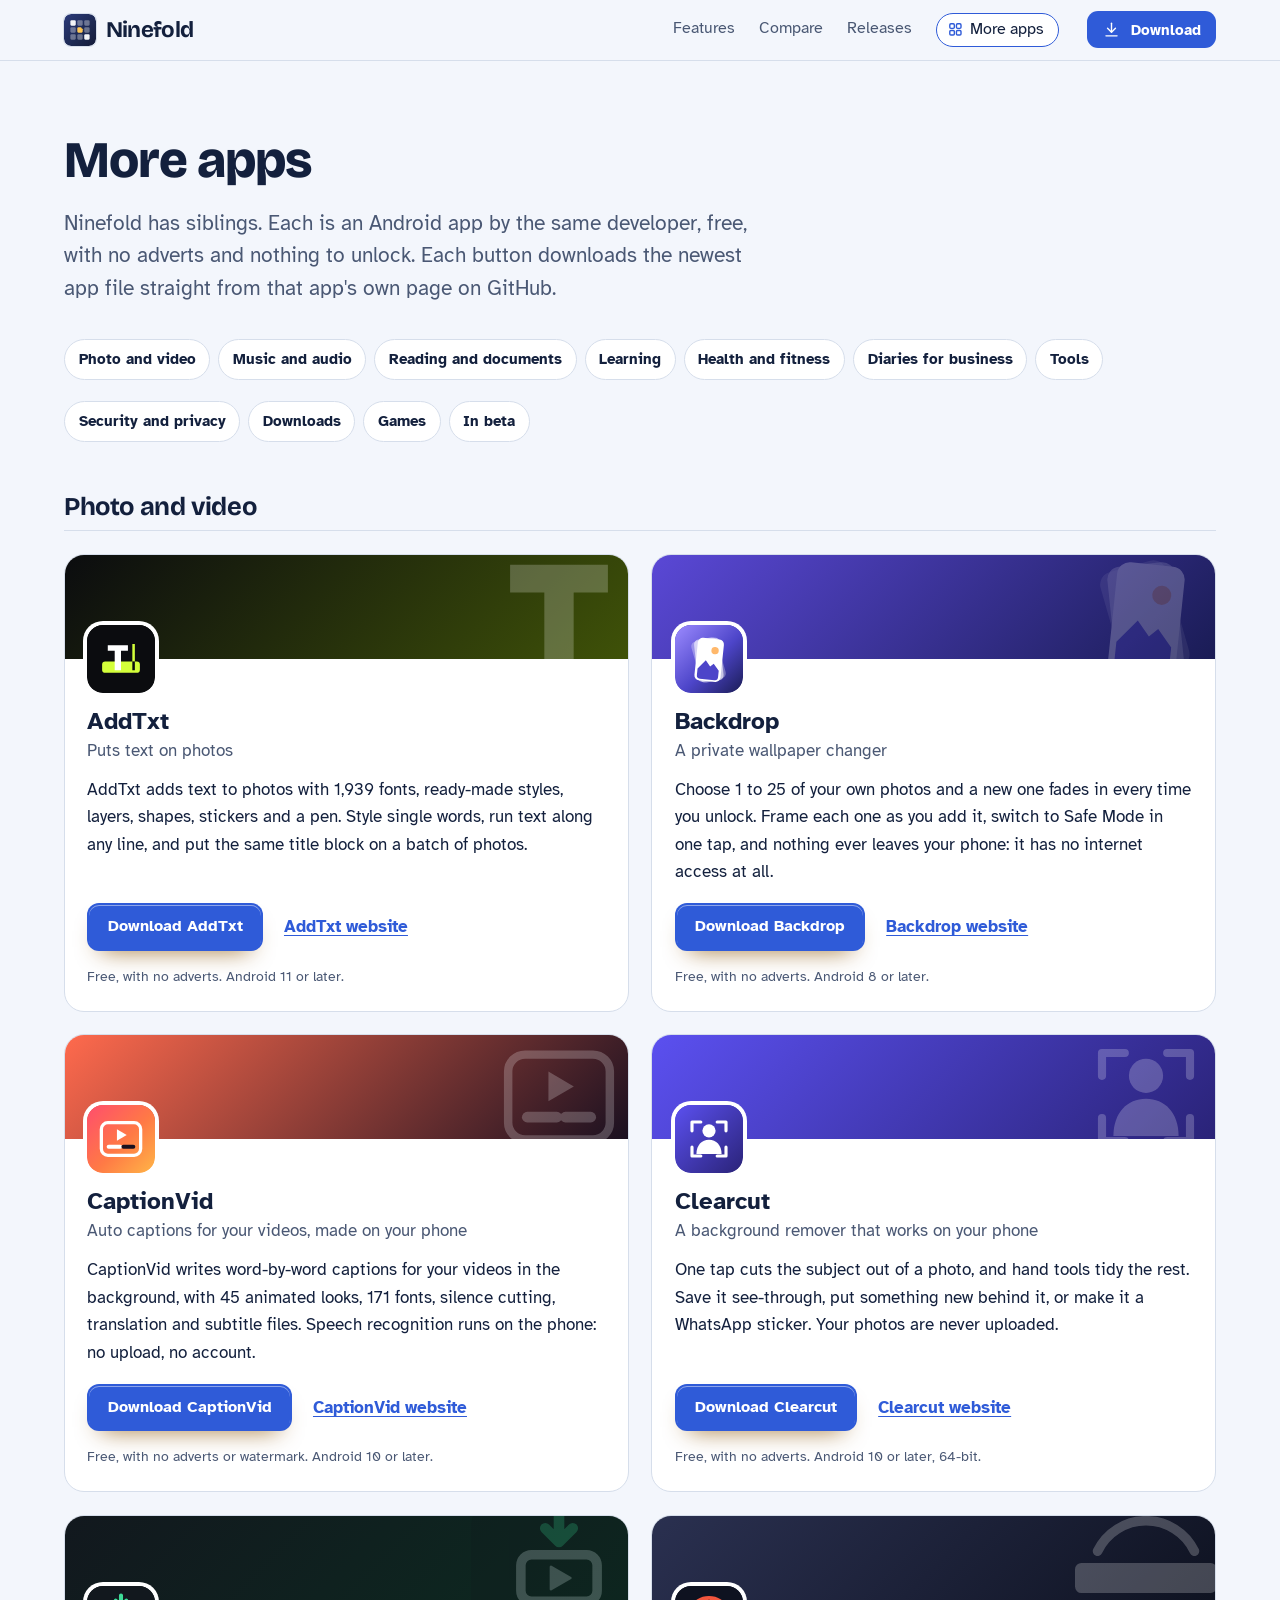
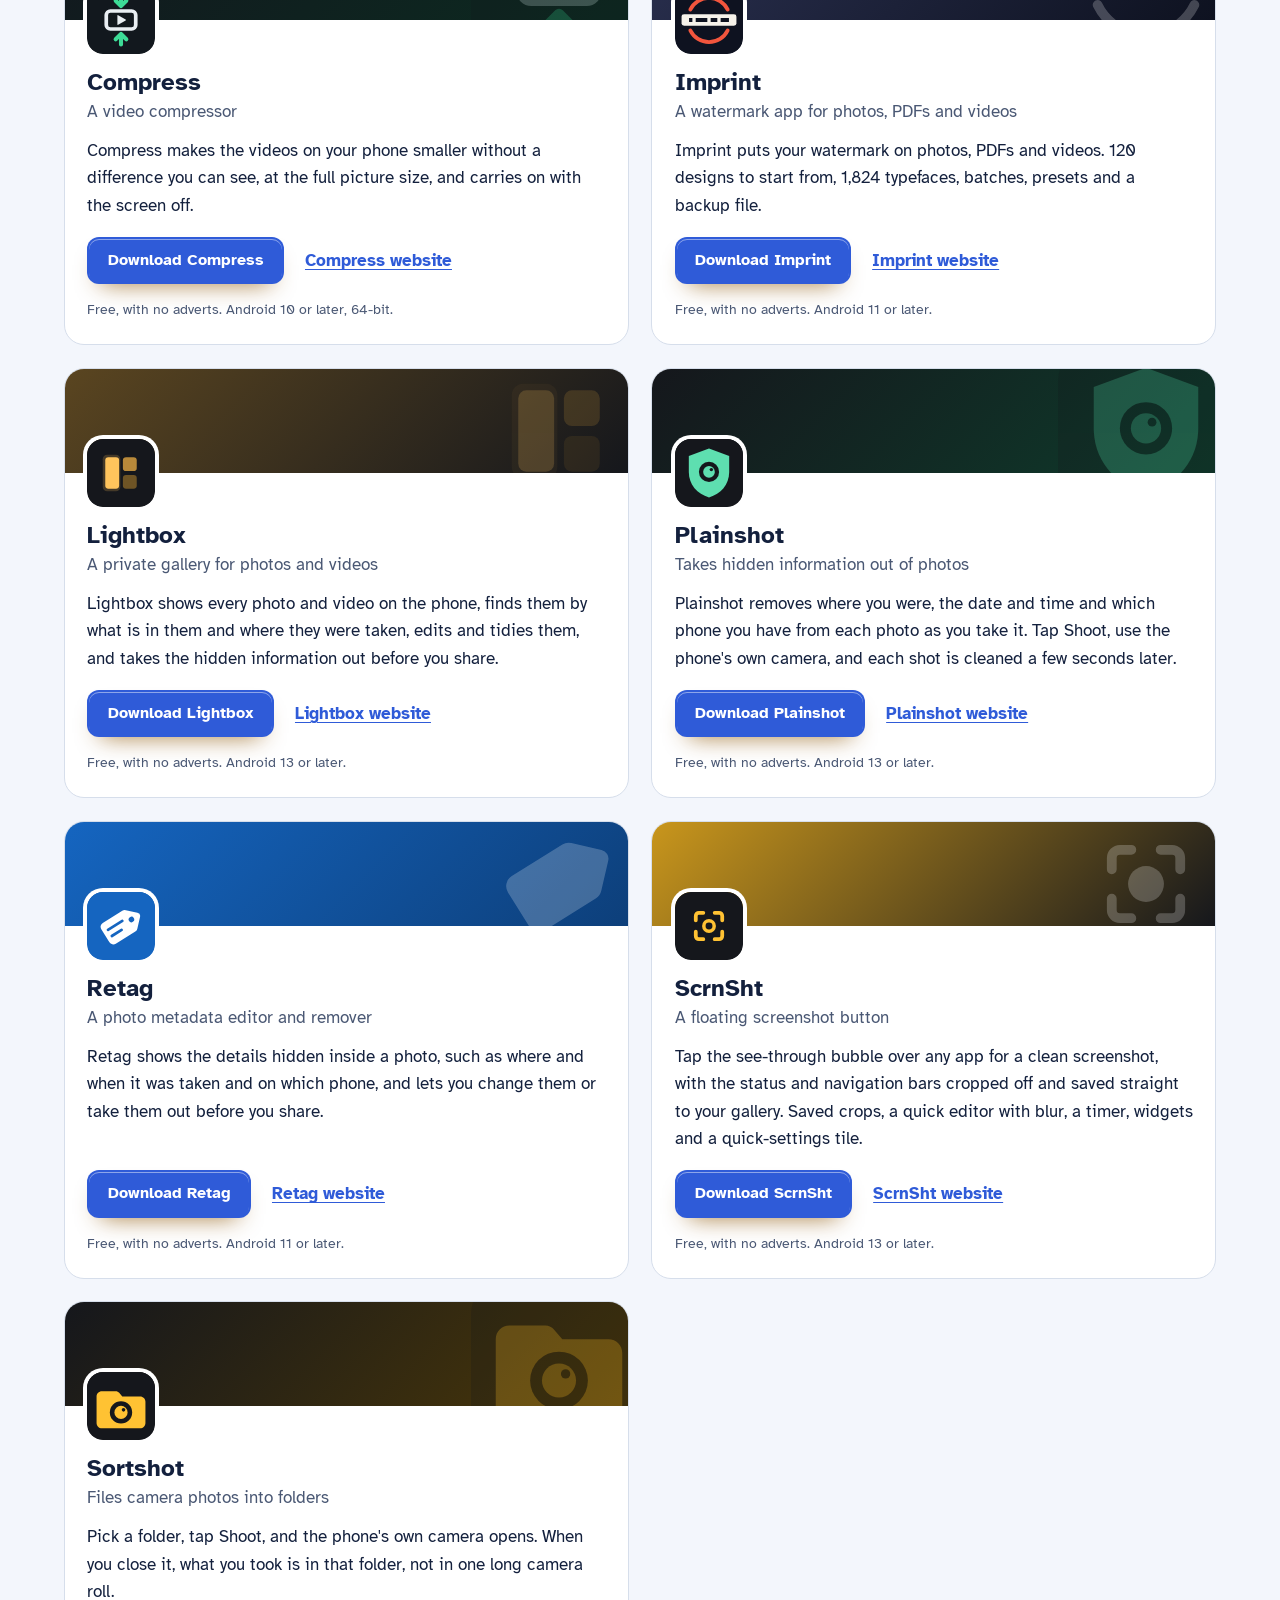
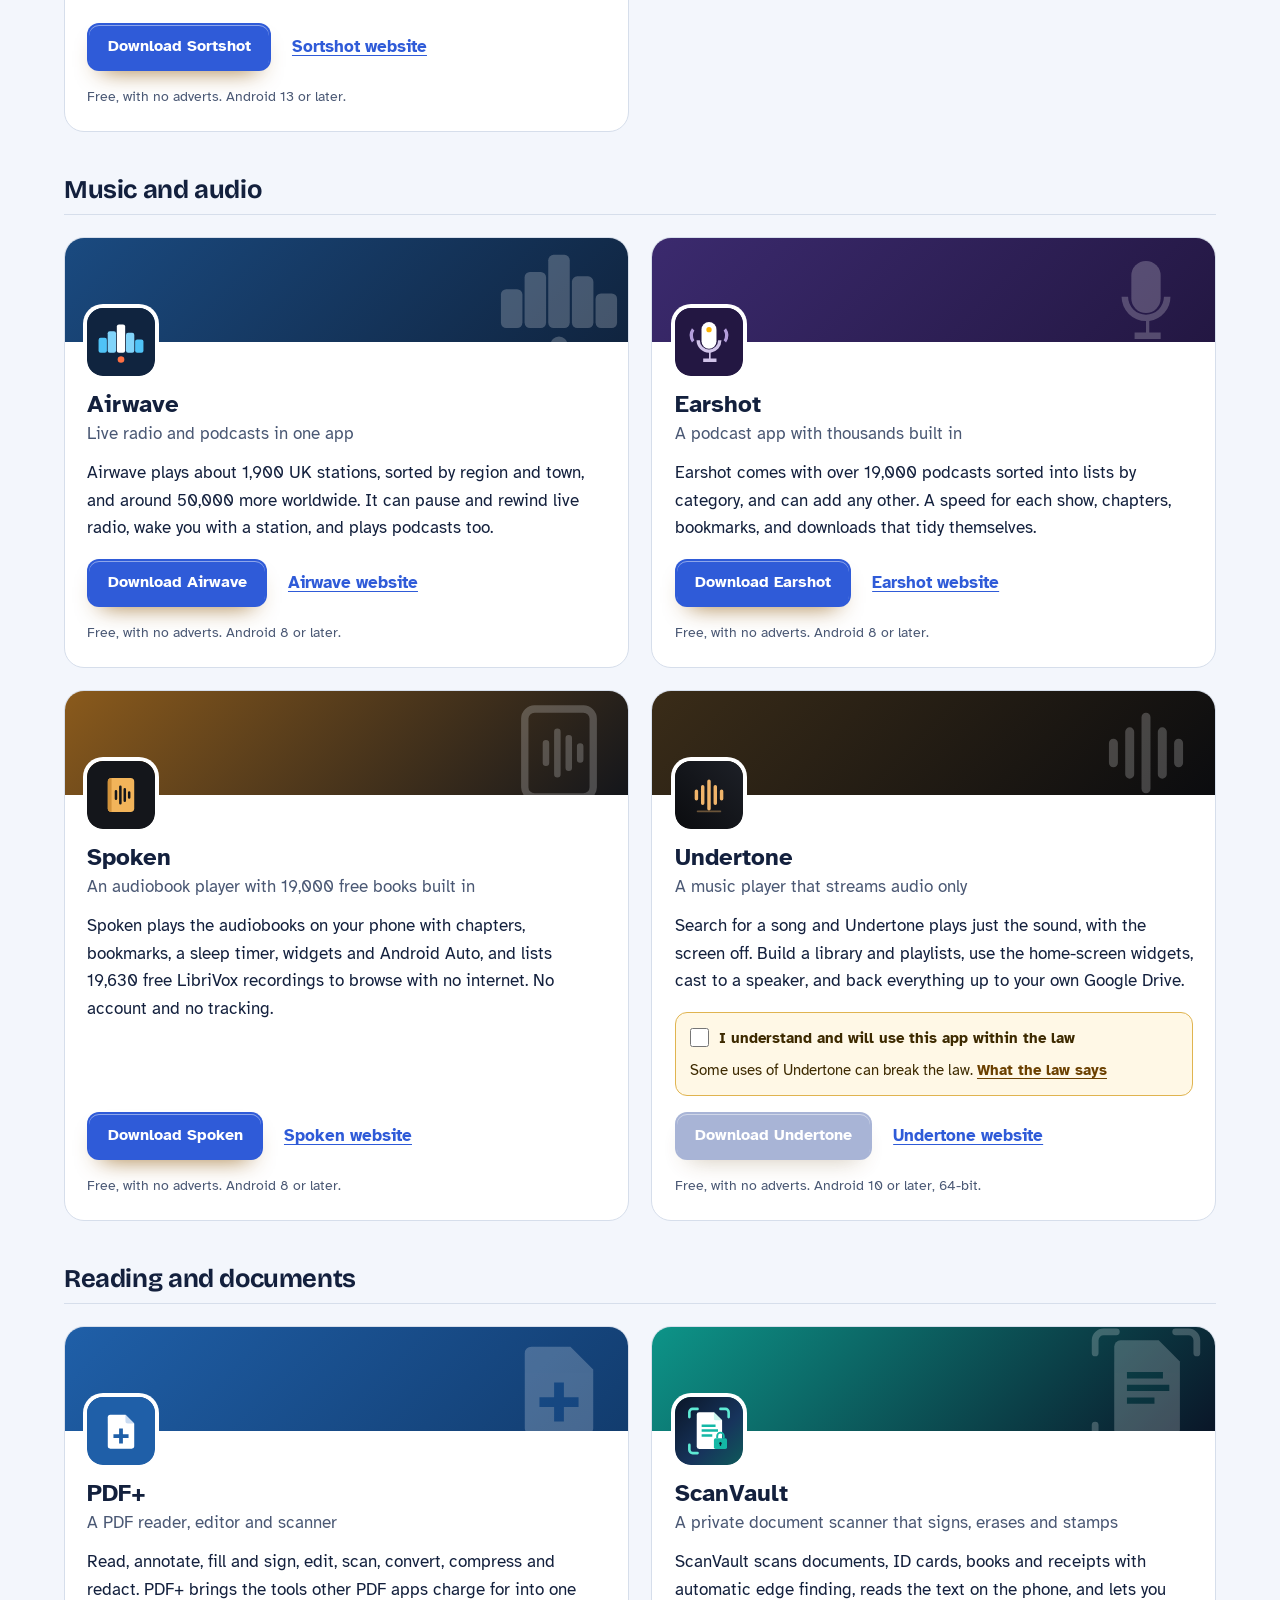
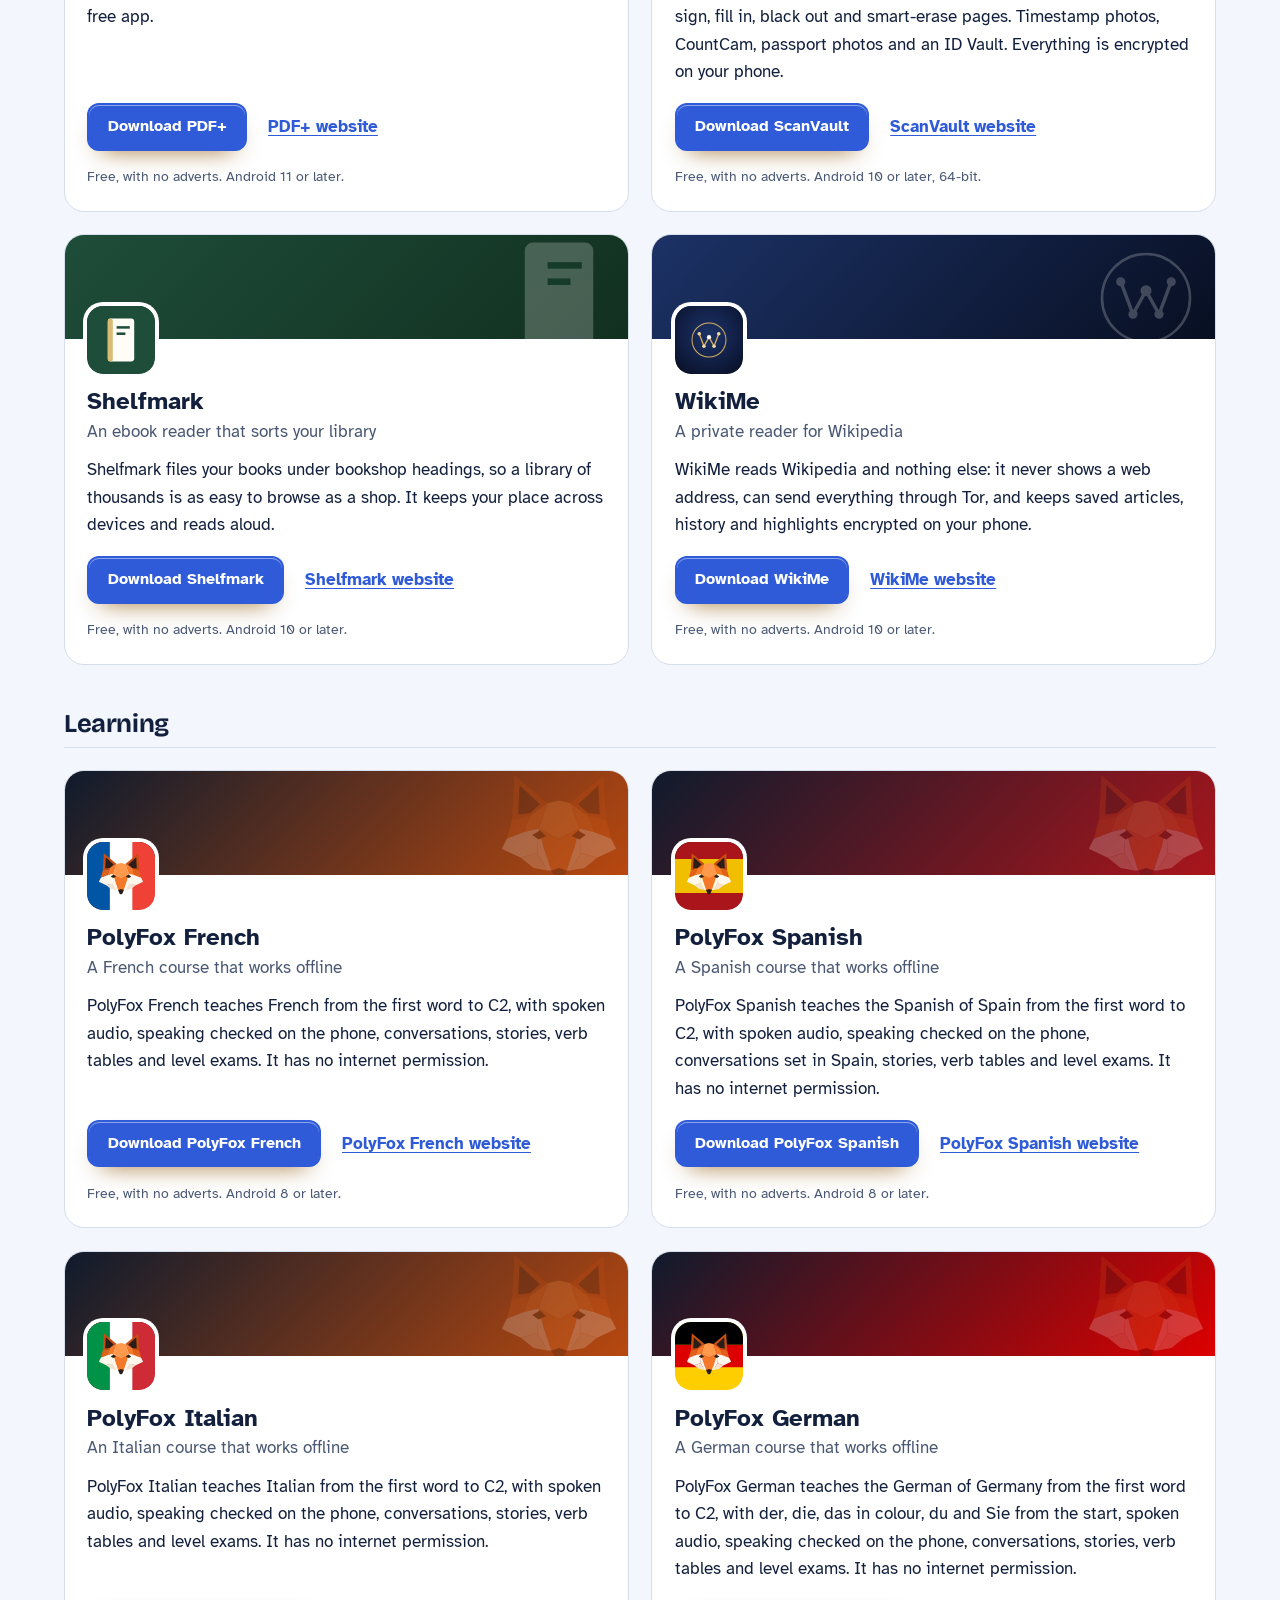
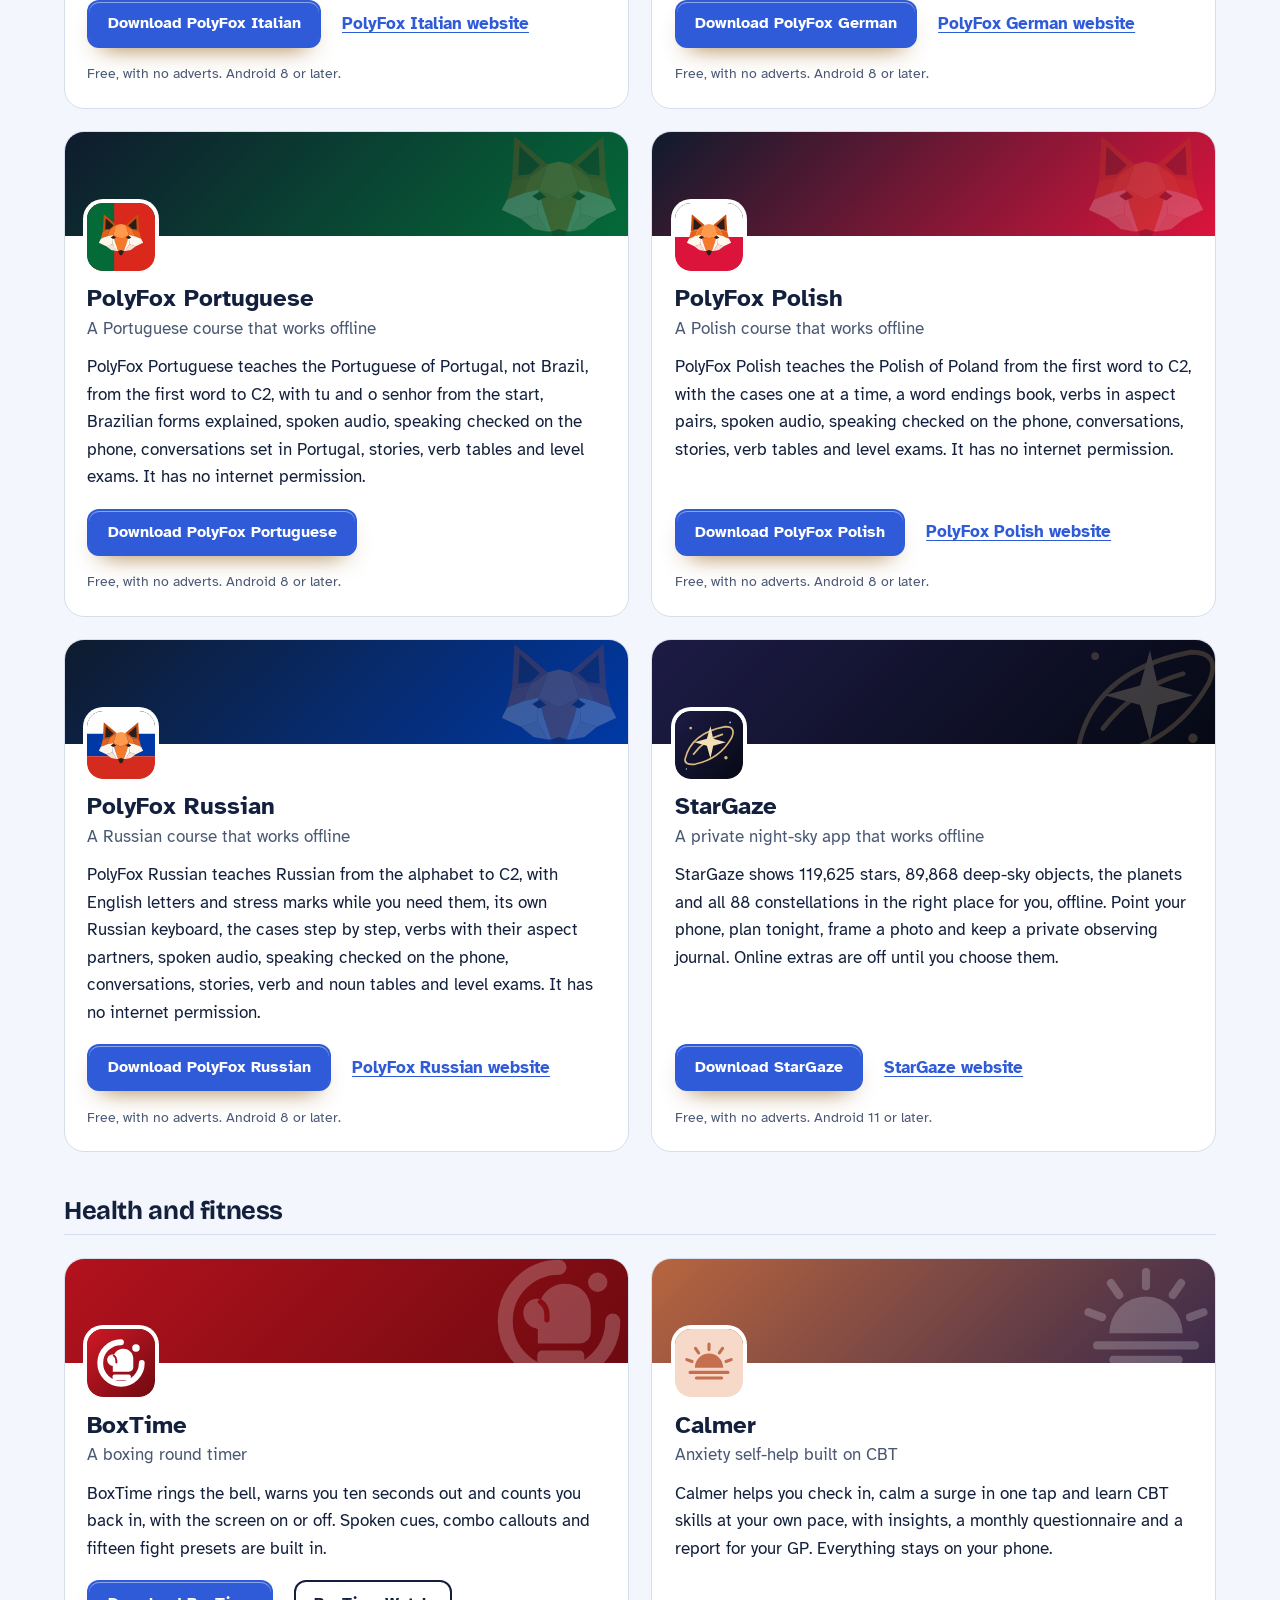
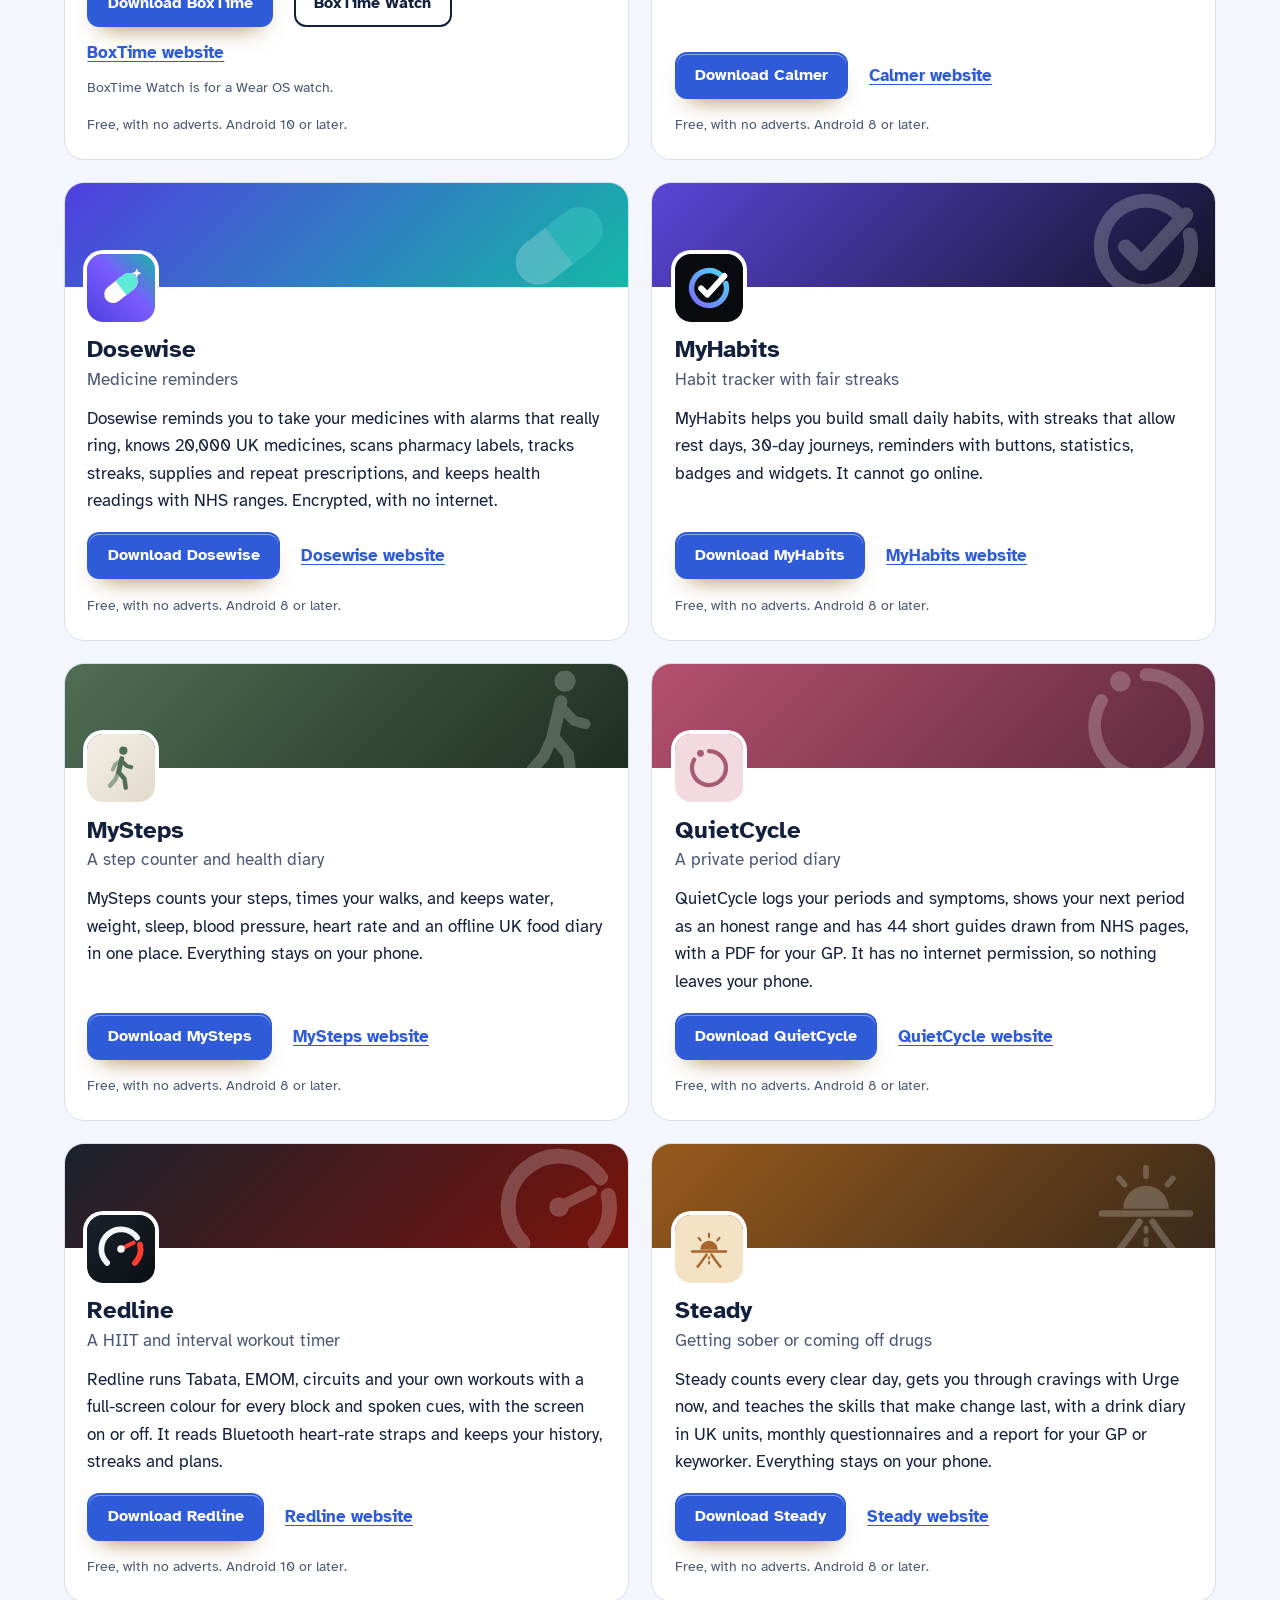
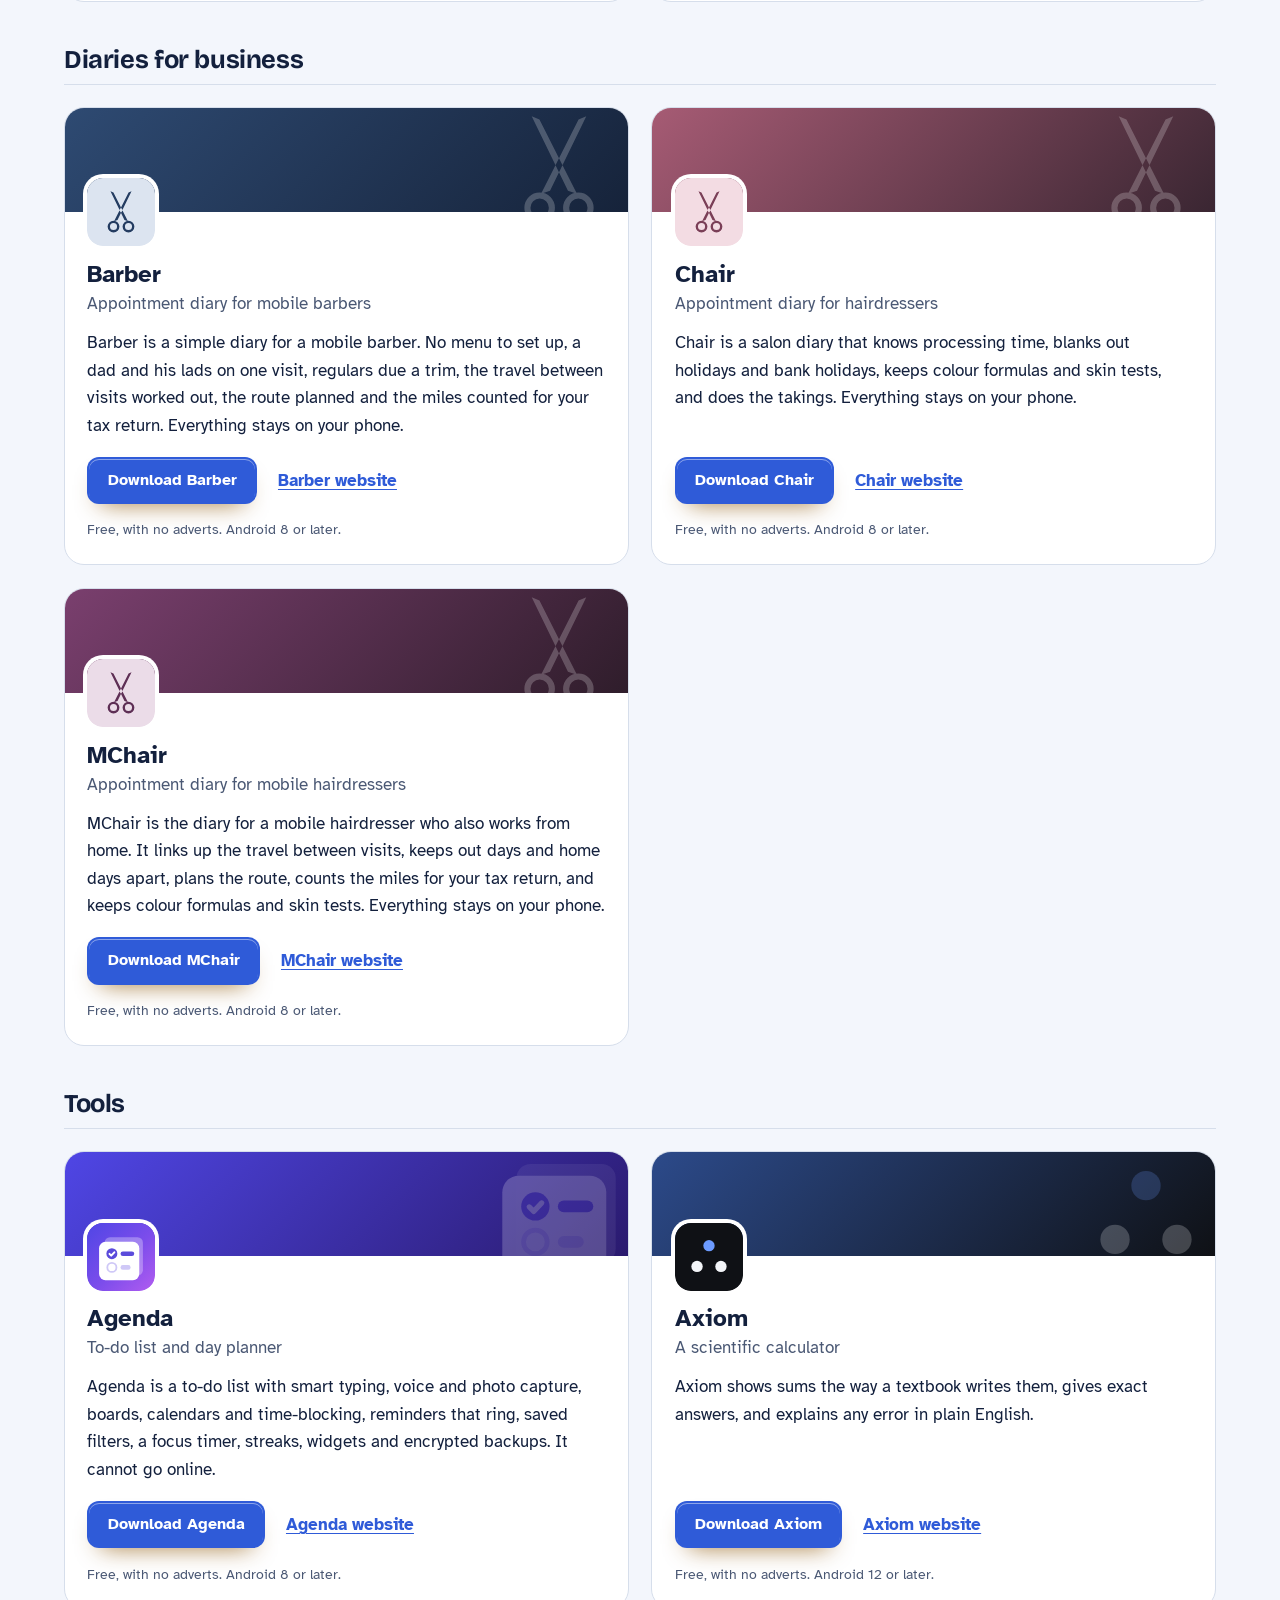
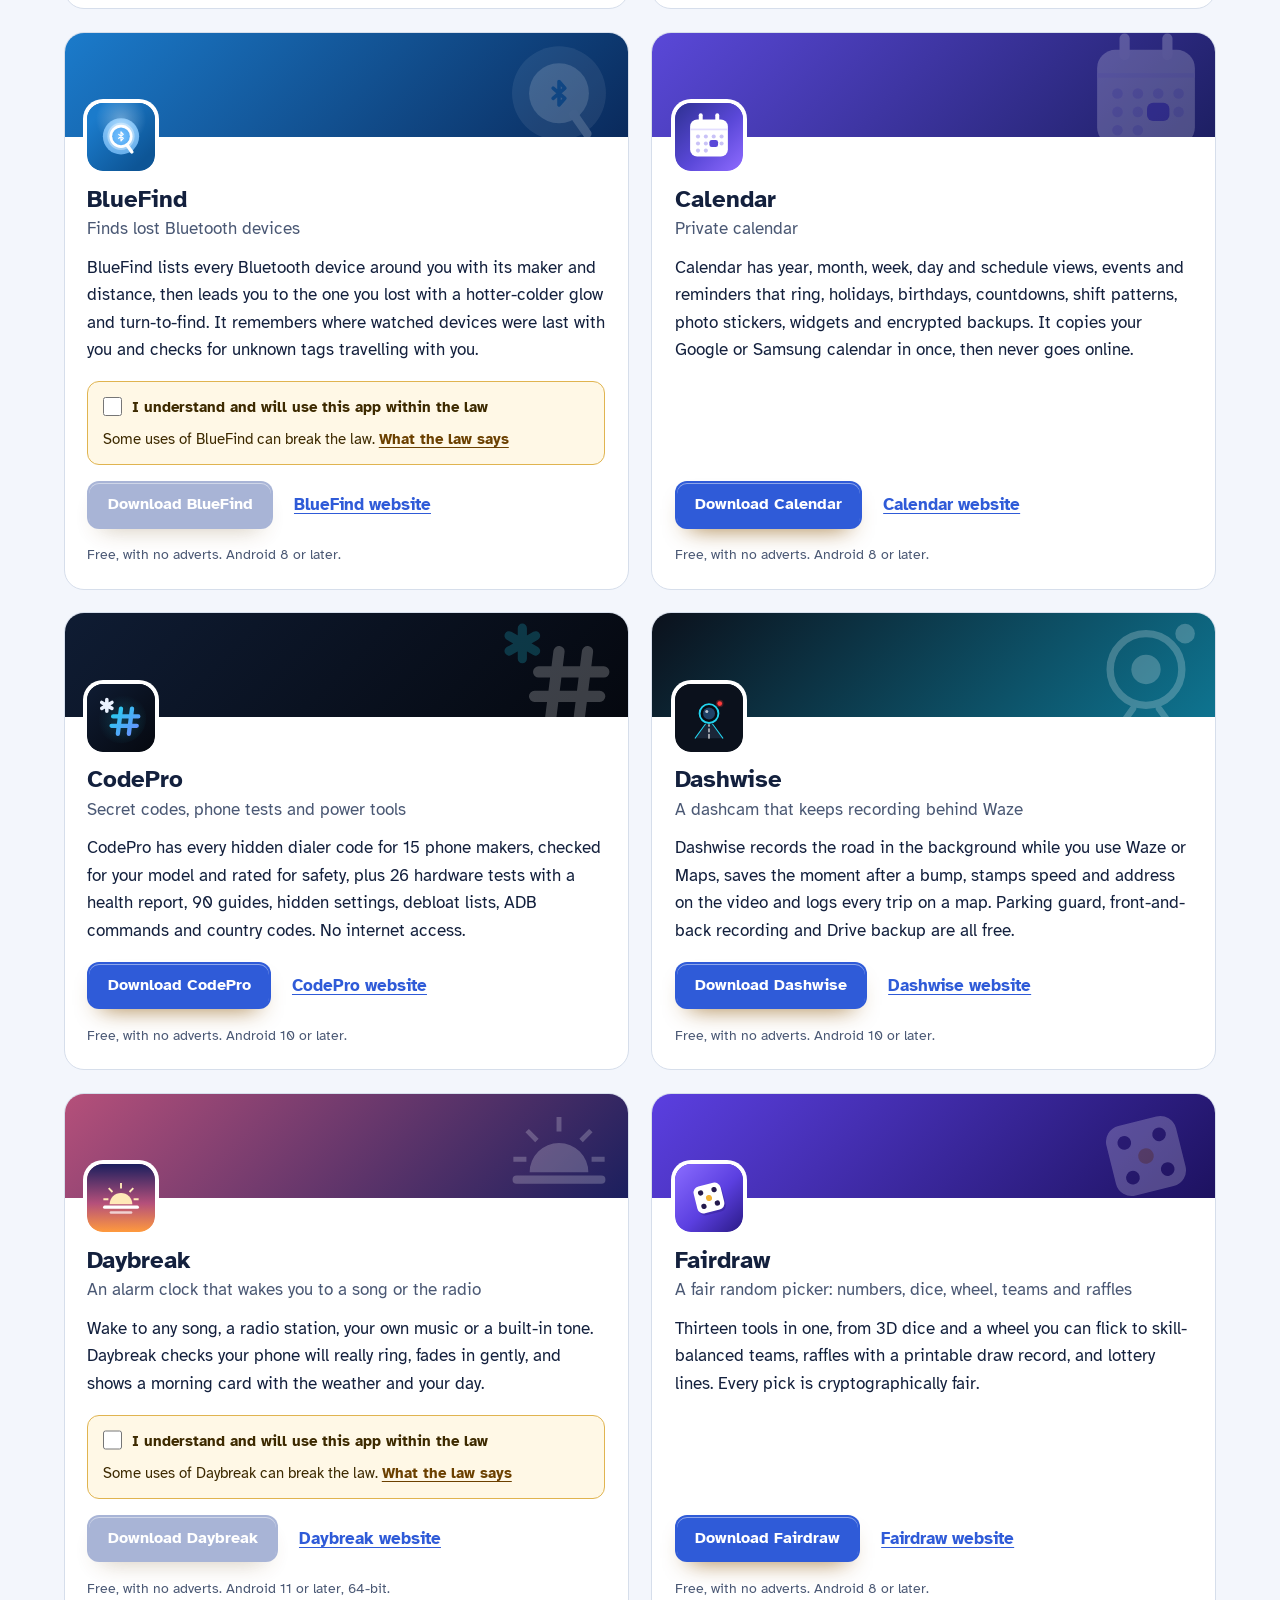
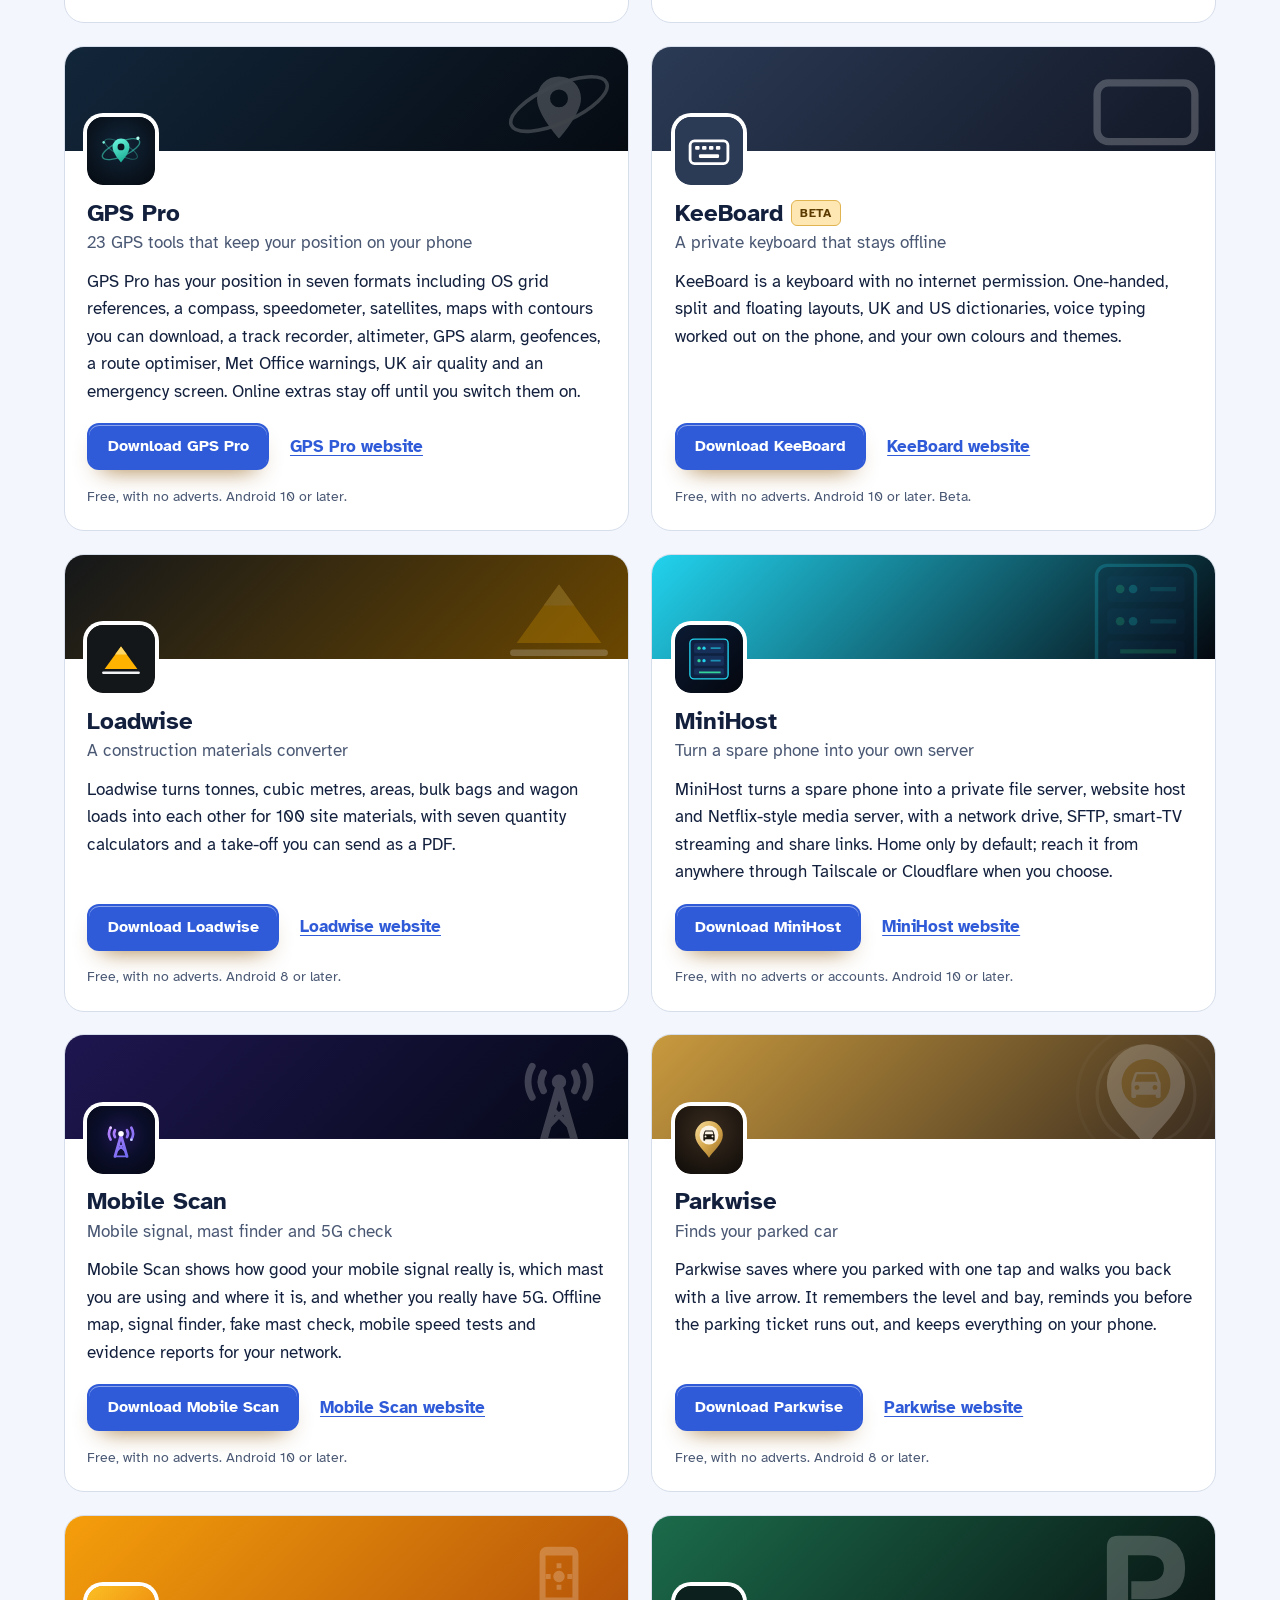
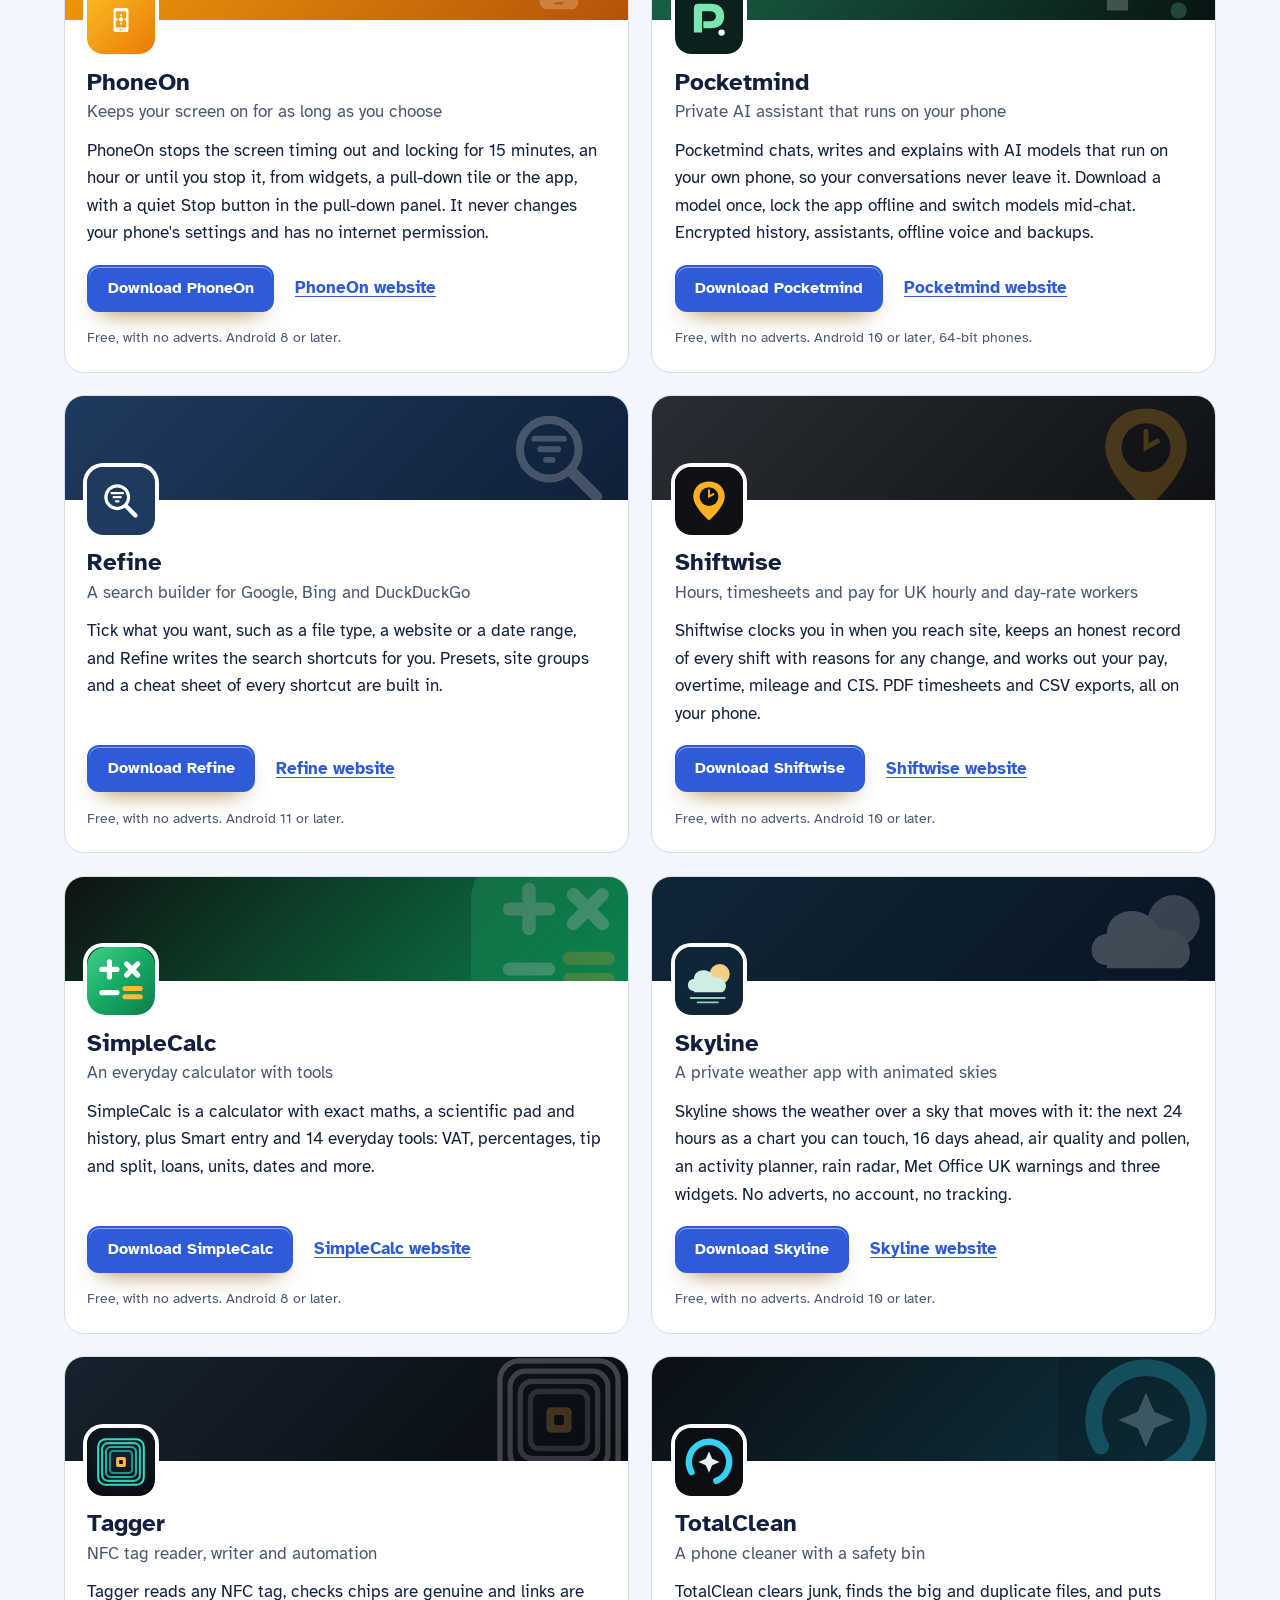
==== more-apps.html @ a6832e30 "More apps: add MegaGen" ====
<!DOCTYPE html>
<html lang="en-GB">
<head>
<meta charset="utf-8">
<meta name="viewport" content="width=device-width, initial-scale=1">
<title>More apps from the maker of Ninefold</title>
<meta name="description" content="All 92 free Android apps from the maker of Ninefold, in one list by category, each with its download and a link to its website.">
<meta name="author" content="Jonathan Jackson">
<link rel="canonical" href="https://customgpter.github.io/ninefold/more-apps.html">
<meta name="theme-color" content="#f3f6fc" media="(prefers-color-scheme: light)">
<meta name="theme-color" content="#0c1226" media="(prefers-color-scheme: dark)">
<meta property="og:type" content="website">
<meta property="og:site_name" content="Ninefold">
<meta property="og:title" content="More apps from the maker of Ninefold">
<meta property="og:description" content="All 92 free Android apps from the maker of Ninefold, in one list by category, each with its download and a link to its website.">
<meta property="og:url" content="https://customgpter.github.io/ninefold/more-apps.html">
<meta property="og:image" content="https://customgpter.github.io/ninefold/assets/og.png">
<meta property="og:image:width" content="1200">
<meta property="og:image:height" content="630">
<meta property="og:image:alt" content="Ninefold: a Sudoku board, the daily challenge calendar and a race against computer players">
<meta property="og:locale" content="en_GB">
<meta name="twitter:card" content="summary_large_image">
<link rel="icon" href="./assets/favicon.svg" type="image/svg+xml">
<link rel="apple-touch-icon" href="./assets/apple-touch-icon.png">
<link rel="preload" href="./assets/fonts/bricolage-grotesque-latin.woff2" as="font" type="font/woff2" crossorigin>
<link rel="preload" href="./assets/fonts/atkinson-hyperlegible-latin-400-normal.woff2" as="font" type="font/woff2" crossorigin>
<link rel="stylesheet" href="./assets/site.css?v=1">
<link rel="stylesheet" href="./assets/house.css?v=1">
<link rel="stylesheet" href="./assets/apps-list.css?v=1">
<script src="./assets/apps-list.js?v=1" defer></script>
</head>
<body>
<a class="skip" href="#main">Skip to content</a>
<header class="masthead">
<div class="wrap">
<a class="brand" href="./" aria-label="Ninefold home"><svg viewBox="0 0 108 108" aria-hidden="true"><defs><linearGradient id="nfg" x1="0" y1="0" x2="1" y2="1"><stop offset="0" stop-color="#2B3A7A"/><stop offset=".55" stop-color="#1E2A55"/><stop offset="1" stop-color="#141B38"/></linearGradient></defs><rect width="108" height="108" rx="24" fill="url(#nfg)"/><g transform="translate(54 54) scale(1.3) translate(-54 -54)"><rect x="29" y="29" width="14" height="14" rx="3" fill="#fff" fill-opacity="0.95"/><rect x="47" y="29" width="14" height="14" rx="3" fill="#fff" fill-opacity="0.35"/><rect x="65" y="29" width="14" height="14" rx="3" fill="#fff" fill-opacity="0.35"/><rect x="29" y="47" width="14" height="14" rx="3" fill="#fff" fill-opacity="0.35"/><path fill="#FFC857" d="M50 47h6l5 5v6a3 3 0 0 1-3 3h-8a3 3 0 0 1-3-3v-8a3 3 0 0 1 3-3z"/><path fill="#E0A93A" d="M56 47v3a2 2 0 0 0 2 2h3z"/><rect x="65" y="47" width="14" height="14" rx="3" fill="#fff" fill-opacity="0.35"/><rect x="29" y="65" width="14" height="14" rx="3" fill="#fff" fill-opacity="0.35"/><rect x="47" y="65" width="14" height="14" rx="3" fill="#fff" fill-opacity="0.35"/><rect x="65" y="65" width="14" height="14" rx="3" fill="#fff" fill-opacity="0.95"/></g></svg><span>Ninefold</span></a>
<nav aria-label="Main"><ul><li><a href="./#features">Features</a></li><li><a href="./compare.html">Compare</a></li><li><a href="./releases.html">Releases</a></li><li><a class="more-apps" href="./more-apps.html" aria-current="page"><svg class="ico" viewBox="0 0 24 24" aria-hidden="true"><rect x="4" y="4" width="6.5" height="6.5" rx="1.6"/><rect x="13.5" y="4" width="6.5" height="6.5" rx="1.6"/><rect x="4" y="13.5" width="6.5" height="6.5" rx="1.6"/><rect x="13.5" y="13.5" width="6.5" height="6.5" rx="1.6"/></svg>More apps</a></li></ul></nav>
<a class="button small" href="https://github.com/CustomGPTer/ninefold/releases/latest/download/Ninefold.apk"><svg class="ico" viewBox="0 0 24 24" aria-hidden="true"><path d="M12 4v11"/><path d="M7 10.5l5 5 5-5"/><path d="M5 20h14"/></svg>Download</a>
</div>
</header>
<main id="main" class="doc">
<div class="wrap">
<div class="measure">
<h1>More apps</h1>
<p class="lede">Ninefold has siblings. Each is an Android app by the same developer, free, with no adverts and nothing to unlock. Each button downloads the newest app file straight from that app's own page on GitHub.</p>
</div>
<!-- apps:start -->
<nav class="mapps-jump" aria-label="App groups"><ul><li><a href="#apps-photo">Photo and video</a></li><li><a href="#apps-audio">Music and audio</a></li><li><a href="#apps-reading">Reading and documents</a></li><li><a href="#apps-learning">Learning</a></li><li><a href="#apps-health">Health and fitness</a></li><li><a href="#apps-diaries">Diaries for business</a></li><li><a href="#apps-tools">Tools</a></li><li><a href="#apps-security">Security and privacy</a></li><li><a href="#apps-downloads">Downloads</a></li><li><a href="#apps-games">Games</a></li><li><a href="#apps-testing">In beta</a></li></ul></nav>
<div class="mapps-group" role="group" aria-labelledby="apps-photo"><h2 class="mapps-cat" id="apps-photo">Photo and video</h2>
<ul class="mapps"><li class="mapp" style="--b:#0b0c0f;--b2:#3f5208"><div class="mapp-cover" aria-hidden="true"><svg viewBox="0 0 108 108"><path fill="#fff" d="M24 22h60v17H63v49H45V39H24z"/></svg></div><div class="mapp-body"><svg class="mapp-icon" viewBox="0 0 108 108" aria-hidden="true"><rect width="108" height="108" rx="24" fill="#0b0c0f"/><path fill="#d4ff3a" d="M29 58h50a5 5 0 0 1 5 5v8a5 5 0 0 1-5 5H29a5 5 0 0 1-5-5v-8a5 5 0 0 1 5-5z"/><path fill="#fff" d="M33 32h32v9H54v31H44V41H33z"/><path fill="#d4ff3a" d="M72 30h4v28h-4z"/><path fill="#0b0c0f" d="M72 58h4v14h-4z"/></svg><h3>AddTxt</h3><p class="mapp-kind">Puts text on photos</p><p class="mapp-say">AddTxt adds text to photos with 1,939 fonts, ready-made styles, layers, shapes, stickers and a pen. Style single words, run text along any line, and put the same title block on a batch of photos.</p><p class="mapp-go"><a class="button" href="https://github.com/CustomGPTer/addtxt/releases/latest/download/AddTxt.apk">Download AddTxt</a><a class="mapp-site" href="https://customgpter.github.io/addtxt/">AddTxt website</a></p><p class="mapp-needs">Free, with no adverts. Android 11 or later.</p></div></li>
<li class="mapp" style="--b:#5a48d6;--b2:#1a1c55"><div class="mapp-cover" aria-hidden="true"><svg viewBox="0 0 108 108"><g transform="translate(54 58) scale(1.3) translate(-54 -58)"><rect x="38" y="30" width="32" height="52" rx="6" fill="#fff" fill-opacity=".3" transform="rotate(-16 54 58)"/><rect x="38" y="30" width="32" height="52" rx="6" fill="#fff" fill-opacity=".6" transform="rotate(-6 54 58)"/><g transform="rotate(6 54 58)"><rect x="38" y="30" width="32" height="52" rx="6" fill="#fff"/><path d="M41 68l9-11 6 7 4-4 7 8v8a4 4 0 0 1-4 4H45a4 4 0 0 1-4-4z" fill="#4d45c9"/><circle cx="60" cy="44" r="4.5" fill="#FFB86B"/></g></g></svg></div><div class="mapp-body"><svg class="mapp-icon" viewBox="0 0 108 108" aria-hidden="true"><defs><linearGradient id="i-backdrop-mapp-cc" x1="0" y1="0" x2="1" y2="1"><stop offset="0" stop-color="#9c8bff"/><stop offset=".55" stop-color="#4d45c9"/><stop offset="1" stop-color="#1a1c55"/></linearGradient></defs><rect width="108" height="108" rx="24" fill="url(#i-backdrop-mapp-cc)"/><g transform="translate(54 58) scale(1.3) translate(-54 -58)"><rect x="38" y="30" width="32" height="52" rx="6" fill="#fff" fill-opacity=".3" transform="rotate(-16 54 58)"/><rect x="38" y="30" width="32" height="52" rx="6" fill="#fff" fill-opacity=".6" transform="rotate(-6 54 58)"/><g transform="rotate(6 54 58)"><rect x="38" y="30" width="32" height="52" rx="6" fill="#fff"/><path d="M41 68l9-11 6 7 4-4 7 8v8a4 4 0 0 1-4 4H45a4 4 0 0 1-4-4z" fill="#4d45c9"/><circle cx="60" cy="44" r="4.5" fill="#FFB86B"/></g></g></svg><h3>Backdrop</h3><p class="mapp-kind">A private wallpaper changer</p><p class="mapp-say">Choose 1 to 25 of your own photos and a new one fades in every time you unlock. Frame each one as you add it, switch to Safe Mode in one tap, and nothing ever leaves your phone: it has no internet access at all.</p><p class="mapp-go"><a class="button" href="https://github.com/CustomGPTer/backdrop/releases/latest/download/Backdrop.apk">Download Backdrop</a><a class="mapp-site" href="https://customgpter.github.io/backdrop/">Backdrop website</a></p><p class="mapp-needs">Free, with no adverts. Android 8 or later.</p></div></li>
<li class="mapp" style="--b:#ff6a4d;--b2:#1a1020"><div class="mapp-cover" aria-hidden="true"><svg viewBox="0 0 108 108"><g transform="translate(54 54) scale(1.3) translate(-54 -54)"><path d="M38,34 h32 a8,8 0 0 1 8,8 v24 a8,8 0 0 1 -8,8 h-32 a8,8 0 0 1 -8,-8 v-24 a8,8 0 0 1 8,-8 z" fill="none" stroke="#fff" stroke-width="4"/><path d="M49,42 L61,49 L49,56 Z" fill="#fff"/><path d="M39,61 h14 a2.5,2.5 0 0 1 0,5 h-14 a2.5,2.5 0 0 1 0,-5 z" fill="#fff"/><path d="M57,61 h12 a2.5,2.5 0 0 1 0,5 h-12 a2.5,2.5 0 0 1 0,-5 z" fill="#ffffff"/></g></svg></div><div class="mapp-body"><svg class="mapp-icon" viewBox="0 0 108 108" aria-hidden="true"><defs><linearGradient id="i-captionvid-cvbg" x1="0" y1="0" x2="1" y2="1"><stop offset="0" stop-color="#ff4d6d"/><stop offset=".55" stop-color="#ff7a45"/><stop offset="1" stop-color="#ffb547"/></linearGradient></defs><rect width="108" height="108" rx="24" fill="url(#i-captionvid-cvbg)"/><g transform="translate(54 54) scale(1.3) translate(-54 -54)"><path d="M38,34 h32 a8,8 0 0 1 8,8 v24 a8,8 0 0 1 -8,8 h-32 a8,8 0 0 1 -8,-8 v-24 a8,8 0 0 1 8,-8 z" fill="none" stroke="#fff" stroke-width="4"/><path d="M49,42 L61,49 L49,56 Z" fill="#fff"/><path d="M39,61 h14 a2.5,2.5 0 0 1 0,5 h-14 a2.5,2.5 0 0 1 0,-5 z" fill="#fff"/><path d="M57,61 h12 a2.5,2.5 0 0 1 0,5 h-12 a2.5,2.5 0 0 1 0,-5 z" fill="#1a1020"/></g></svg><h3>CaptionVid</h3><p class="mapp-kind">Auto captions for your videos, made on your phone</p><p class="mapp-say">CaptionVid writes word-by-word captions for your videos in the background, with 45 animated looks, 171 fonts, silence cutting, translation and subtitle files. Speech recognition runs on the phone: no upload, no account.</p><p class="mapp-go"><a class="button" href="https://github.com/CustomGPTer/captionvid/releases/latest/download/CaptionVid.apk">Download CaptionVid</a><a class="mapp-site" href="https://customgpter.github.io/captionvid/">CaptionVid website</a></p><p class="mapp-needs">Free, with no adverts or watermark. Android 10 or later.</p></div></li><li class="mapp" style="--b:#5b50f0;--b2:#2a2378"><div class="mapp-cover" aria-hidden="true"><svg viewBox="0 0 108 108"><circle cx="54" cy="41" r="10.5" fill="#fff"/><path d="M34 78c0-14.5 8.5-23 20-23s20 8.5 20 23z" fill="#fff"/><path d="M27 41V27h14M67 27h14v14M27 67v14h14M67 81h14V67" fill="none" stroke="#fff" stroke-width="5" stroke-linecap="round" stroke-linejoin="round"/></svg></div><div class="mapp-body"><svg class="mapp-icon" viewBox="0 0 108 108" aria-hidden="true"><defs><linearGradient id="i-clearcut-mapp-cc" x1="0" y1="0" x2="1" y2="1"><stop offset="0" stop-color="#5b50f0"/><stop offset="1" stop-color="#2a2378"/></linearGradient></defs><rect width="108" height="108" rx="24" fill="url(#i-clearcut-mapp-cc)"/><circle cx="54" cy="41" r="10.5" fill="#fff"/><path d="M34 78c0-14.5 8.5-23 20-23s20 8.5 20 23z" fill="#fff"/><path d="M27 41V27h14M67 27h14v14M27 67v14h14M67 81h14V67" fill="none" stroke="#fff" stroke-width="5" stroke-linecap="round" stroke-linejoin="round"/></svg><h3>Clearcut</h3><p class="mapp-kind">A background remover that works on your phone</p><p class="mapp-say">One tap cuts the subject out of a photo, and hand tools tidy the rest. Save it see-through, put something new behind it, or make it a WhatsApp sticker. Your photos are never uploaded.</p><p class="mapp-go"><a class="button" href="https://github.com/CustomGPTer/clearcut/releases/latest/download/Clearcut.apk">Download Clearcut</a><a class="mapp-site" href="https://customgpter.github.io/clearcut/">Clearcut website</a></p><p class="mapp-needs">Free, with no adverts. Android 10 or later, 64-bit.</p></div></li>
<li class="mapp" style="--b:#12181e;--b2:#0c2a20"><div class="mapp-cover" aria-hidden="true"><svg viewBox="0 0 108 108"><rect width="108" height="108" rx="24" fill="#12181e"/><g transform="translate(54 54) scale(1.3) translate(-54 -54)"><path fill="none" stroke="#e9eef3" stroke-width="4.5" stroke-linejoin="round" d="M41 43h26a5 5 0 0 1 5 5v12a5 5 0 0 1-5 5H41a5 5 0 0 1-5-5V48a5 5 0 0 1 5-5z"/><path fill="#e9eef3" d="M50.5 48.2l9.2 5.3a.6.6 0 0 1 0 1l-9.2 5.3a.6.6 0 0 1-.9-.5V48.7a.6.6 0 0 1 .9-.5z"/><path fill="none" stroke="#3ddc97" stroke-width="5" stroke-linecap="round" stroke-linejoin="round" d="M54 24v12M47.5 30.5 54 37l6.5-6.5M54 84V72M47.5 77.5 54 71l6.5 6.5"/></g></svg></div><div class="mapp-body"><svg class="mapp-icon" viewBox="0 0 108 108" aria-hidden="true"><rect width="108" height="108" rx="24" fill="#12181e"/><g transform="translate(54 54) scale(1.3) translate(-54 -54)"><path fill="none" stroke="#e9eef3" stroke-width="4.5" stroke-linejoin="round" d="M41 43h26a5 5 0 0 1 5 5v12a5 5 0 0 1-5 5H41a5 5 0 0 1-5-5V48a5 5 0 0 1 5-5z"/><path fill="#e9eef3" d="M50.5 48.2l9.2 5.3a.6.6 0 0 1 0 1l-9.2 5.3a.6.6 0 0 1-.9-.5V48.7a.6.6 0 0 1 .9-.5z"/><path fill="none" stroke="#3ddc97" stroke-width="5" stroke-linecap="round" stroke-linejoin="round" d="M54 24v12M47.5 30.5 54 37l6.5-6.5M54 84V72M47.5 77.5 54 71l6.5 6.5"/></g></svg><h3>Compress</h3><p class="mapp-kind">A video compressor</p><p class="mapp-say">Compress makes the videos on your phone smaller without a difference you can see, at the full picture size, and carries on with the screen off.</p><p class="mapp-go"><a class="button" href="https://github.com/CustomGPTer/compress/releases/latest/download/Compress.apk">Download Compress</a><a class="mapp-site" href="https://customgpter.github.io/compress/">Compress website</a></p><p class="mapp-needs">Free, with no adverts. Android 10 or later, 64-bit.</p></div></li>
<li class="mapp" style="--b:#2a3050;--b2:#0e1220"><div class="mapp-cover" aria-hidden="true"><svg viewBox="0 0 108 108"><g transform="translate(54 54) scale(1.32) translate(-54 -54)"><path d="M31.5 41.500A25 25 0 0 1 76.500 41.500" fill="none" stroke="#fff" stroke-width="4.5" stroke-linecap="round"/><path d="M76.500 66.500A25 25 0 0 1 31.500 66.500" fill="none" stroke="#fff" stroke-width="4.5" stroke-linecap="round"/><path fill="#fff" d="M24 47h60a3 3 0 0 1 3 3v8a3 3 0 0 1-3 3H24a3 3 0 0 1-3-3v-8a3 3 0 0 1 3-3z"/></g></svg></div><div class="mapp-body"><svg class="mapp-icon" viewBox="0 0 108 108" aria-hidden="true"><rect width="108" height="108" rx="24" fill="#0e1220"/><g transform="translate(54 54) scale(1.32) translate(-54 -54)"><path d="M31.5 41.500A25 25 0 0 1 76.500 41.500" fill="none" stroke="#f2553d" stroke-width="4.5" stroke-linecap="round"/><path d="M76.500 66.500A25 25 0 0 1 31.500 66.500" fill="none" stroke="#f2553d" stroke-width="4.5" stroke-linecap="round"/><path fill="#f6f2ea" d="M24 47h60a3 3 0 0 1 3 3v8a3 3 0 0 1-3 3H24a3 3 0 0 1-3-3v-8a3 3 0 0 1 3-3z"/><path fill="#0e1220" d="M30 51.500h4v5h-4zM38 51.500h14v5H38zM56 51.500h8v5h-8zM68 51.500h10v5H68z"/></g></svg><h3>Imprint</h3><p class="mapp-kind">A watermark app for photos, PDFs and videos</p><p class="mapp-say">Imprint puts your watermark on photos, PDFs and videos. 120 designs to start from, 1,824 typefaces, batches, presets and a backup file.</p><p class="mapp-go"><a class="button" href="https://github.com/CustomGPTer/imprint/releases/latest/download/Imprint.apk">Download Imprint</a><a class="mapp-site" href="https://customgpter.github.io/imprint/">Imprint website</a></p><p class="mapp-needs">Free, with no adverts. Android 11 or later.</p></div></li>
<li class="mapp" style="--b:#5a4520;--b2:#15171c"><div class="mapp-cover" aria-hidden="true"><svg viewBox="0 0 108 108"><path fill="#ffc45c" fill-opacity=".2" d="M32 25h14a7 7 0 0 1 7 7v44a7 7 0 0 1-7 7H32a7 7 0 0 1-7-7V32a7 7 0 0 1 7-7z"/><path fill="#ffc45c" d="M34 29h12a5 5 0 0 1 5 5v40a5 5 0 0 1-5 5H34a5 5 0 0 1-5-5V34a5 5 0 0 1 5-5z"/><path fill="#b8893a" d="M62 29h12a5 5 0 0 1 5 5v12a5 5 0 0 1-5 5H62a5 5 0 0 1-5-5V34a5 5 0 0 1 5-5z"/><path fill="#6e5425" d="M62 57h12a5 5 0 0 1 5 5v12a5 5 0 0 1-5 5H62a5 5 0 0 1-5-5V62a5 5 0 0 1 5-5z"/></svg></div><div class="mapp-body"><svg class="mapp-icon" viewBox="0 0 108 108" aria-hidden="true"><rect width="108" height="108" rx="24" fill="#15171c"/><path fill="#ffc45c" fill-opacity=".2" d="M32 25h14a7 7 0 0 1 7 7v44a7 7 0 0 1-7 7H32a7 7 0 0 1-7-7V32a7 7 0 0 1 7-7z"/><path fill="#ffc45c" d="M34 29h12a5 5 0 0 1 5 5v40a5 5 0 0 1-5 5H34a5 5 0 0 1-5-5V34a5 5 0 0 1 5-5z"/><path fill="#b8893a" d="M62 29h12a5 5 0 0 1 5 5v12a5 5 0 0 1-5 5H62a5 5 0 0 1-5-5V34a5 5 0 0 1 5-5z"/><path fill="#6e5425" d="M62 57h12a5 5 0 0 1 5 5v12a5 5 0 0 1-5 5H62a5 5 0 0 1-5-5V62a5 5 0 0 1 5-5z"/></svg><h3>Lightbox</h3><p class="mapp-kind">A private gallery for photos and videos</p><p class="mapp-say">Lightbox shows every photo and video on the phone, finds them by what is in them and where they were taken, edits and tidies them, and takes the hidden information out before you share.</p><p class="mapp-go"><a class="button" href="https://github.com/CustomGPTer/lightbox/releases/latest/download/Lightbox.apk">Download Lightbox</a><a class="mapp-site" href="https://customgpter.github.io/lightbox/">Lightbox website</a></p><p class="mapp-needs">Free, with no adverts. Android 13 or later.</p></div></li>
<li class="mapp" style="--b:#15171c;--b2:#0e3b2b"><div class="mapp-cover" aria-hidden="true"><svg viewBox="0 0 64 64"><rect width="64" height="64" rx="14" fill="#15171c"/><path d="M32 9l19 7v15c0 12-8 20.5-19 24-11-3.5-19-12-19-24V16z" fill="#5edfb0"/><circle cx="32" cy="31" r="9.5" fill="#15171c"/><circle cx="32" cy="31" r="5.5" fill="#5edfb0"/><circle cx="34.2" cy="28.8" r="1.6" fill="#15171c"/></svg></div><div class="mapp-body"><svg class="mapp-icon" viewBox="0 0 64 64" aria-hidden="true"><rect width="64" height="64" rx="14" fill="#15171c"/><path d="M32 9l19 7v15c0 12-8 20.5-19 24-11-3.5-19-12-19-24V16z" fill="#5edfb0"/><circle cx="32" cy="31" r="9.5" fill="#15171c"/><circle cx="32" cy="31" r="5.5" fill="#5edfb0"/><circle cx="34.2" cy="28.8" r="1.6" fill="#15171c"/></svg><h3>Plainshot</h3><p class="mapp-kind">Takes hidden information out of photos</p><p class="mapp-say">Plainshot removes where you were, the date and time and which phone you have from each photo as you take it. Tap Shoot, use the phone&#x27;s own camera, and each shot is cleaned a few seconds later.</p><p class="mapp-go"><a class="button" href="https://github.com/CustomGPTer/plainshot/releases/latest/download/Plainshot.apk">Download Plainshot</a><a class="mapp-site" href="https://customgpter.github.io/plainshot/">Plainshot website</a></p><p class="mapp-needs">Free, with no adverts. Android 13 or later.</p></div></li>
<li class="mapp" style="--b:#1565c0;--b2:#0d3f7a"><div class="mapp-cover" aria-hidden="true"><svg viewBox="0 0 108 108"><g transform="translate(54 54) scale(1.22) rotate(-32) translate(-54 -54)"><path fill="#fff" d="M36 38h30a6 6 0 0 1 4.2 1.8l11 11a4.5 4.5 0 0 1 0 6.4l-11 11a6 6 0 0 1-4.2 1.8H36a6 6 0 0 1-6-6V44a6 6 0 0 1 6-6z"/></g></svg></div><div class="mapp-body"><svg class="mapp-icon" viewBox="0 0 108 108" aria-hidden="true"><rect width="108" height="108" rx="24" fill="#1565c0"/><g transform="translate(54 54) scale(1.22) rotate(-32) translate(-54 -54)"><path fill="#fff" d="M36 38h30a6 6 0 0 1 4.2 1.8l11 11a4.5 4.5 0 0 1 0 6.4l-11 11a6 6 0 0 1-4.2 1.8H36a6 6 0 0 1-6-6V44a6 6 0 0 1 6-6z"/><circle cx="70" cy="54" r="3.6" fill="#1565c0"/><path fill="#1565c0" d="M37 47.5h22a1.75 1.75 0 0 1 0 3.5H37a1.75 1.75 0 0 1 0-3.5zM37 57h15a1.75 1.75 0 0 1 0 3.5H37a1.75 1.75 0 0 1 0-3.5z"/></g></svg><h3>Retag</h3><p class="mapp-kind">A photo metadata editor and remover</p><p class="mapp-say">Retag shows the details hidden inside a photo, such as where and when it was taken and on which phone, and lets you change them or take them out before you share.</p><p class="mapp-go"><a class="button" href="https://github.com/CustomGPTer/retag/releases/latest/download/Retag.apk">Download Retag</a><a class="mapp-site" href="https://customgpter.github.io/retag/">Retag website</a></p><p class="mapp-needs">Free, with no adverts. Android 11 or later.</p></div></li>
<li class="mapp" style="--b:#c9961c;--b2:#15171c"><div class="mapp-cover" aria-hidden="true"><svg viewBox="0 0 108 108"><path d="M33,45V38a5,5 0,0 1,5 -5H45 M63,33H70a5,5 0,0 1,5 5V45 M75,63V70a5,5 0,0 1,-5 5H63 M45,75H38a5,5 0,0 1,-5 -5V63" fill="none" stroke="#fff" stroke-width="6" stroke-linecap="round" stroke-linejoin="round"/><circle cx="54" cy="54" r="11" fill="#fff"/></svg></div><div class="mapp-body"><svg class="mapp-icon" viewBox="0 0 108 108" aria-hidden="true"><rect width="108" height="108" rx="24" fill="#15171c"/><path d="M33,45V38a5,5 0,0 1,5 -5H45 M63,33H70a5,5 0,0 1,5 5V45 M75,63V70a5,5 0,0 1,-5 5H63 M45,75H38a5,5 0,0 1,-5 -5V63" fill="none" stroke="#FFC233" stroke-width="6" stroke-linecap="round" stroke-linejoin="round"/><circle cx="54" cy="54" r="11" fill="#FFC233"/><circle cx="54" cy="54" r="5.5" fill="#15171c"/></svg><h3>ScrnSht</h3><p class="mapp-kind">A floating screenshot button</p><p class="mapp-say">Tap the see-through bubble over any app for a clean screenshot, with the status and navigation bars cropped off and saved straight to your gallery. Saved crops, a quick editor with blur, a timer, widgets and a quick-settings tile.</p><p class="mapp-go"><a class="button" href="https://github.com/CustomGPTer/scrnsht/releases/latest/download/ScrnSht.apk">Download ScrnSht</a><a class="mapp-site" href="https://customgpter.github.io/scrnsht/">ScrnSht website</a></p><p class="mapp-needs">Free, with no adverts. Android 13 or later.</p></div></li>
<li class="mapp" style="--b:#15171c;--b2:#4a3708"><div class="mapp-cover" aria-hidden="true"><svg viewBox="0 0 64 64"><rect width="64" height="64" rx="14" fill="#15171c"/><path d="M14 18h13c1.3 0 2.5.6 3.3 1.6L33.2 23H50c2.8 0 5 2.2 5 5v20c0 2.8-2.2 5-5 5H14c-2.8 0-5-2.2-5-5V23c0-2.8 2.2-5 5-5z" fill="#ffc233"/><circle cx="32" cy="38" r="10.5" fill="#15171c"/><circle cx="32" cy="38" r="6.2" fill="#ffc233"/><circle cx="34.4" cy="35.6" r="1.7" fill="#15171c"/></svg></div><div class="mapp-body"><svg class="mapp-icon" viewBox="0 0 64 64" aria-hidden="true"><rect width="64" height="64" rx="14" fill="#15171c"/><path d="M14 18h13c1.3 0 2.5.6 3.3 1.6L33.2 23H50c2.8 0 5 2.2 5 5v20c0 2.8-2.2 5-5 5H14c-2.8 0-5-2.2-5-5V23c0-2.8 2.2-5 5-5z" fill="#ffc233"/><circle cx="32" cy="38" r="10.5" fill="#15171c"/><circle cx="32" cy="38" r="6.2" fill="#ffc233"/><circle cx="34.4" cy="35.6" r="1.7" fill="#15171c"/></svg><h3>Sortshot</h3><p class="mapp-kind">Files camera photos into folders</p><p class="mapp-say">Pick a folder, tap Shoot, and the phone&#x27;s own camera opens. When you close it, what you took is in that folder, not in one long camera roll.</p><p class="mapp-go"><a class="button" href="https://github.com/CustomGPTer/sortshot/releases/latest/download/Sortshot.apk">Download Sortshot</a><a class="mapp-site" href="https://customgpter.github.io/sortshot/">Sortshot website</a></p><p class="mapp-needs">Free, with no adverts. Android 13 or later.</p></div></li></ul></div>
<div class="mapps-group" role="group" aria-labelledby="apps-audio"><h2 class="mapps-cat" id="apps-audio">Music and audio</h2>
<ul class="mapps"><li class="mapp" style="--b:#1a4a80;--b2:#10243f"><div class="mapp-cover" aria-hidden="true"><svg viewBox="0 0 108 108"><g transform="translate(54 54) scale(1.32) translate(-56 -55)"><rect x="29" y="50" width="10" height="18" rx="2.5" fill="#fff"/><rect x="40" y="42" width="10" height="26" rx="2.5" fill="#fff"/><rect x="51" y="34" width="10" height="34" rx="2.5" fill="#fff"/><rect x="62" y="44" width="10" height="24" rx="2.5" fill="#fff"/><rect x="73" y="52" width="10" height="16" rx="2.5" fill="#fff"/><circle cx="56" cy="76" r="4" fill="#fff"/></g></svg></div><div class="mapp-body"><svg class="mapp-icon" viewBox="0 0 108 108" aria-hidden="true"><rect width="108" height="108" rx="24" fill="#10243f"/><g transform="translate(54 54) scale(1.32) translate(-56 -55)"><rect x="29" y="50" width="10" height="18" rx="2.5" fill="#4fc3f7"/><rect x="40" y="42" width="10" height="26" rx="2.5" fill="#81d4fa"/><rect x="51" y="34" width="10" height="34" rx="2.5" fill="#fff"/><rect x="62" y="44" width="10" height="24" rx="2.5" fill="#81d4fa"/><rect x="73" y="52" width="10" height="16" rx="2.5" fill="#4fc3f7"/><circle cx="56" cy="76" r="4" fill="#ff7043"/></g></svg><h3>Airwave</h3><p class="mapp-kind">Live radio and podcasts in one app</p><p class="mapp-say">Airwave plays about 1,900 UK stations, sorted by region and town, and around 50,000 more worldwide. It can pause and rewind live radio, wake you with a station, and plays podcasts too.</p><p class="mapp-go"><a class="button" href="https://github.com/CustomGPTer/airwave/releases/latest/download/Airwave.apk">Download Airwave</a><a class="mapp-site" href="https://customgpter.github.io/airwave/">Airwave website</a></p><p class="mapp-needs">Free, with no adverts. Android 8 or later.</p></div></li>
<li class="mapp" style="--b:#3b2a6e;--b2:#231742"><div class="mapp-cover" aria-hidden="true"><svg viewBox="0 0 108 108"><path fill="#fff" d="M54 30a9 9 0 0 1 9 9v14a9 9 0 0 1-18 0V39a9 9 0 0 1 9-9z"/><path fill="#fff" d="M39 52h4a11 11 0 0 0 22 0h4a15 15 0 0 1-13 14.9V74h7v4H47v-4h7v-7.1A15 15 0 0 1 39 52z"/></svg></div><div class="mapp-body"><svg class="mapp-icon" viewBox="0 0 108 108" aria-hidden="true"><rect width="108" height="108" rx="24" fill="#231742"/><g transform="translate(54 54) scale(1.32) translate(-54 -54)"><path fill="#fff" d="M54 30a9 9 0 0 1 9 9v14a9 9 0 0 1-18 0V39a9 9 0 0 1 9-9z"/><path fill="#d1c4e9" d="M39 52h4a11 11 0 0 0 22 0h4a15 15 0 0 1-13 14.9V74h7v4H47v-4h7v-7.1A15 15 0 0 1 39 52z"/><circle cx="54" cy="39.2" r="3.2" fill="#ffb300"/><path fill="#b39ddb" d="M33.5 37.5l2.9 2.7a11 11 0 0 0 0 11.6l-2.9 2.7a15 15 0 0 1 0-17zM74.5 37.5a15 15 0 0 1 0 17l-2.9-2.7a11 11 0 0 0 0-11.6z"/></g></svg><h3>Earshot</h3><p class="mapp-kind">A podcast app with thousands built in</p><p class="mapp-say">Earshot comes with over 19,000 podcasts sorted into lists by category, and can add any other. A speed for each show, chapters, bookmarks, and downloads that tidy themselves.</p><p class="mapp-go"><a class="button" href="https://github.com/CustomGPTer/earshot/releases/latest/download/Earshot.apk">Download Earshot</a><a class="mapp-site" href="https://customgpter.github.io/earshot/">Earshot website</a></p><p class="mapp-needs">Free, with no adverts. Android 8 or later.</p></div></li>
<li class="mapp" style="--b:#8a5a1c;--b2:#14161b"><div class="mapp-cover" aria-hidden="true"><svg viewBox="0 0 108 108"><path d="M39,27h30a6,6 0 0 1 6,6v42a6,6 0 0 1 -6,6h-30a6,6 0 0 1 -6,-6v-42a6,6 0 0 1 6,-6z" fill="none" stroke="#fff" stroke-width="4.5" stroke-linejoin="round"/><path d="M46,48v12M53,41v26M60,45v18M67,50v8" fill="none" stroke="#fff" stroke-width="4" stroke-linecap="round"/></svg></div><div class="mapp-body"><svg class="mapp-icon" viewBox="0 0 108 108" aria-hidden="true"><rect width="108" height="108" rx="24" fill="#14161B"/><path fill="#F2B45A" d="M39,27h30a6,6 0 0 1 6,6v42a6,6 0 0 1 -6,6h-30a6,6 0 0 1 -6,-6v-42a6,6 0 0 1 6,-6z"/><path fill="#D2923A" d="M39,27a6,6 0 0 0 -6,6v42a6,6 0 0 0 6,6z"/><path d="M46,48v12M53,41v26M60,45v18M67,50v8" fill="none" stroke="#14161B" stroke-width="4" stroke-linecap="round"/></svg><h3>Spoken</h3><p class="mapp-kind">An audiobook player with 19,000 free books built in</p><p class="mapp-say">Spoken plays the audiobooks on your phone with chapters, bookmarks, a sleep timer, widgets and Android Auto, and lists 19,630 free LibriVox recordings to browse with no internet. No account and no tracking.</p><p class="mapp-go"><a class="button" href="https://github.com/CustomGPTer/spoken/releases/latest/download/Spoken.apk">Download Spoken</a><a class="mapp-site" href="https://customgpter.github.io/spoken/">Spoken website</a></p><p class="mapp-needs">Free, with no adverts. Android 8 or later.</p></div></li>
<li class="mapp is-gated" style="--b:#3a2c18;--b2:#0b0c0f"><div class="mapp-cover" aria-hidden="true"><svg viewBox="0 0 108 108"><path d="M34 48v12M44 41v26M54 32v44M64 41v26M74 48v12" fill="none" stroke="#fff" stroke-width="5.5" stroke-linecap="round"/></svg></div><div class="mapp-body"><svg class="mapp-icon" viewBox="0 0 108 108" aria-hidden="true"><defs><linearGradient id="i-undertone-G" x1="1" y1="0" x2="0" y2="1"><stop offset="0" stop-color="#1D2027"/><stop offset="1" stop-color="#0B0C0F"/></linearGradient></defs><rect width="108" height="108" rx="24" fill="url(#i-undertone-G)"/><path d="M34 48v12M44 41v26M54 32v44M64 41v26M74 48v12" fill="none" stroke="#F0B46A" stroke-width="5.5" stroke-linecap="round"/><path d="M36 80h36" fill="none" stroke="#F0B46A" stroke-opacity=".4" stroke-width="3" stroke-linecap="round"/></svg><h3>Undertone</h3><p class="mapp-kind">A music player that streams audio only</p><p class="mapp-say">Search for a song and Undertone plays just the sound, with the screen off. Build a library and playlists, use the home-screen widgets, cast to a speaker, and back everything up to your own Google Drive.</p><div class="mapp-law" data-gate><label><input type="checkbox"> I understand and will use this app within the law</label><p>Some uses of Undertone can break the law. <a href="https://customgpter.github.io/undertone/terms.html#law">What the law says</a></p><noscript><p>Turn on JavaScript to download, or use the <a href="https://customgpter.github.io/undertone/">Undertone website</a>.</p></noscript></div><p class="mapp-go"><a class="button" data-href="https://github.com/CustomGPTer/undertone/releases/latest/download/Undertone.apk" aria-disabled="true" role="link" tabindex="-1">Download Undertone</a><a class="mapp-site" href="https://customgpter.github.io/undertone/">Undertone website</a></p><p class="mapp-needs">Free, with no adverts. Android 10 or later, 64-bit.</p></div></li></ul></div>
<div class="mapps-group" role="group" aria-labelledby="apps-reading"><h2 class="mapps-cat" id="apps-reading">Reading and documents</h2>
<ul class="mapps"><li class="mapp" style="--b:#1f5fa8;--b2:#123c6e"><div class="mapp-cover" aria-hidden="true"><svg viewBox="0 0 108 108"><path fill="#fff" d="M37 28h24l14 14v36a4 4 0 0 1-4 4H37a4 4 0 0 1-4-4V32a4 4 0 0 1 4-4z"/><path fill="#1f5fa8" d="M51 50h6v9h9v6h-9v9h-6v-9h-9v-6h9z"/></svg></div><div class="mapp-body"><svg class="mapp-icon" viewBox="0 0 108 108" aria-hidden="true"><rect width="108" height="108" rx="24" fill="#1f5fa8"/><path fill="#fff" d="M37 28h24l14 14v36a4 4 0 0 1-4 4H37a4 4 0 0 1-4-4V32a4 4 0 0 1 4-4z"/><path fill="#c9dbf2" d="M61 28l14 14H65a4 4 0 0 1-4-4z"/><path fill="#1f5fa8" d="M51 50h6v9h9v6h-9v9h-6v-9h-9v-6h9z"/></svg><h3>PDF+</h3><p class="mapp-kind">A PDF reader, editor and scanner</p><p class="mapp-say">Read, annotate, fill and sign, edit, scan, convert, compress and redact. PDF+ brings the tools other PDF apps charge for into one free app.</p><p class="mapp-go"><a class="button" href="https://github.com/CustomGPTer/pdfplus/releases/latest/download/PDFPlus.apk">Download PDF+</a><a class="mapp-site" href="https://customgpter.github.io/pdfplus/">PDF+ website</a></p><p class="mapp-needs">Free, with no adverts. Android 11 or later.</p></div></li>
<li class="mapp" style="--b:#0d9488;--b2:#0a1628"><div class="mapp-cover" aria-hidden="true"><svg viewBox="0 0 108 108"><g transform="translate(54 54) scale(1.3) translate(-54 -55)"><path fill="#fff" d="M42,32h18l10,10v32a3,3 0,0 1,-3 3h-25a3,3 0,0 1,-3 -3v-39a3,3 0,0 1,3 -3z"/><path fill="#0E5A5A" d="M45,47h17v3h-17z M45,53h20v3h-20z M45,59h13v3h-13z"/><path fill="none" stroke="#fff" stroke-width="3.2" stroke-linecap="round" d="M30,38v-6a4,4 0,0 1,4 -4h6 M68,28h6a4,4 0,0 1,4 4v6 M30,72v6a4,4 0,0 0,4 4h6"/></g></svg></div><div class="mapp-body"><svg class="mapp-icon" viewBox="0 0 108 108" aria-hidden="true"><defs><linearGradient id="i-scanvault-svg_sv" x1="0" y1="0" x2="1" y2="1"><stop offset="0" stop-color="#0A1628"/><stop offset=".6" stop-color="#17345C"/><stop offset="1" stop-color="#0E5A5A"/></linearGradient></defs><rect width="108" height="108" rx="24" fill="url(#i-scanvault-svg_sv)"/><g transform="translate(54 54) scale(1.3) translate(-54 -55)"><path fill="#fff" d="M42,32h18l10,10v32a3,3 0,0 1,-3 3h-25a3,3 0,0 1,-3 -3v-39a3,3 0,0 1,3 -3z"/><path fill="#CCF5EE" d="M60,32l10,10h-8a2,2 0,0 1,-2 -2z"/><path fill="#14B8A6" d="M45,47h17v3h-17z M45,53h20v3h-20z M45,59h13v3h-13z"/><path fill="#14B8A6" d="M62,64h12a2,2 0,0 1,2 2v9a2,2 0,0 1,-2 2h-12a2,2 0,0 1,-2 -2v-9a2,2 0,0 1,2 -2z"/><path fill="none" stroke="#14B8A6" stroke-width="2.4" d="M64,64v-3a4,4 0,0 1,8 0v3"/><path fill="#0A1628" d="M68,68.5a1.6,1.6 0,1 1,-0.01 0z M67.2,69.5h1.6v3.5h-1.6z"/><path fill="none" stroke="#5EEAD4" stroke-width="3.2" stroke-linecap="round" d="M30,38v-6a4,4 0,0 1,4 -4h6 M68,28h6a4,4 0,0 1,4 4v6 M30,72v6a4,4 0,0 0,4 4h6"/></g></svg><h3>ScanVault</h3><p class="mapp-kind">A private document scanner that signs, erases and stamps</p><p class="mapp-say">ScanVault scans documents, ID cards, books and receipts with automatic edge finding, reads the text on the phone, and lets you sign, fill in, black out and smart-erase pages. Timestamp photos, CountCam, passport photos and an ID Vault. Everything is encrypted on your phone.</p><p class="mapp-go"><a class="button" href="https://github.com/CustomGPTer/scanvault/releases/latest/download/ScanVault.apk">Download ScanVault</a><a class="mapp-site" href="https://customgpter.github.io/scanvault/">ScanVault website</a></p><p class="mapp-needs">Free, with no adverts. Android 10 or later, 64-bit.</p></div></li>
<li class="mapp" style="--b:#1e4d3a;--b2:#12301f"><div class="mapp-cover" aria-hidden="true"><svg viewBox="0 0 108 108"><rect x="33" y="20" width="42" height="68" rx="5" fill="#fff"/><rect x="47" y="32" width="21" height="4" fill="#1e4d3a"/><rect x="47" y="42" width="14" height="4" fill="#1e4d3a"/></svg></div><div class="mapp-body"><svg class="mapp-icon" viewBox="0 0 108 108" aria-hidden="true"><rect width="108" height="108" rx="24" fill="#1e4d3a"/><rect x="33" y="20" width="42" height="68" rx="5" fill="#fffdf5"/><rect x="33" y="20" width="8" height="68" rx="4" fill="#d9bd76"/><rect x="47" y="32" width="21" height="4" fill="#1e4d3a"/><rect x="47" y="42" width="14" height="4" fill="#1e4d3a"/></svg><h3>Shelfmark</h3><p class="mapp-kind">An ebook reader that sorts your library</p><p class="mapp-say">Shelfmark files your books under bookshop headings, so a library of thousands is as easy to browse as a shop. It keeps your place across devices and reads aloud.</p><p class="mapp-go"><a class="button" href="https://github.com/CustomGPTer/shelfmark/releases/latest/download/Shelfmark.apk">Download Shelfmark</a><a class="mapp-site" href="https://customgpter.github.io/shelfmark/">Shelfmark website</a></p><p class="mapp-needs">Free, with no adverts. Android 10 or later.</p></div></li><li class="mapp" style="--b:#1c3266;--b2:#080f22"><div class="mapp-cover" aria-hidden="true"><svg viewBox="0 0 108 108"><circle cx="54" cy="54" r="27" fill="none" stroke="#fff" stroke-width="1.6"/><path d="M38.5,44 L46,64 L54,49.5 L62,64 L69.5,44" fill="none" stroke="#fff" stroke-width="2.1" stroke-linejoin="round" stroke-linecap="round"/><circle cx="38.5" cy="44" r="2.8" fill="#fff"/><circle cx="46" cy="64" r="2.8" fill="#fff"/><circle cx="54" cy="49.5" r="3.4" fill="#fff"/><circle cx="62" cy="64" r="2.8" fill="#fff"/><circle cx="69.5" cy="44" r="2.8" fill="#fff"/></svg></div><div class="mapp-body"><svg class="mapp-icon" viewBox="0 0 108 108" aria-hidden="true"><defs><radialGradient id="i-wikime-wmbg" cx="0.5" cy="0.41" r="0.75"><stop offset="0" stop-color="#1c3266"/><stop offset="0.5" stop-color="#122149"/><stop offset="1" stop-color="#080f22"/></radialGradient></defs><rect width="108" height="108" rx="24" fill="url(#i-wikime-wmbg)"/><circle cx="54" cy="54" r="27" fill="none" stroke="#D6AE62" stroke-width="1.6"/><path d="M38.5,44 L46,64 L54,49.5 L62,64 L69.5,44" fill="none" stroke="#D6AE62" stroke-width="2.1" stroke-linejoin="round" stroke-linecap="round"/><circle cx="38.5" cy="44" r="2.8" fill="#F1D9A2"/><circle cx="46" cy="64" r="2.8" fill="#F1D9A2"/><circle cx="54" cy="49.5" r="3.4" fill="#fff"/><circle cx="62" cy="64" r="2.8" fill="#F1D9A2"/><circle cx="69.5" cy="44" r="2.8" fill="#F1D9A2"/></svg><h3>WikiMe</h3><p class="mapp-kind">A private reader for Wikipedia</p><p class="mapp-say">WikiMe reads Wikipedia and nothing else: it never shows a web address, can send everything through Tor, and keeps saved articles, history and highlights encrypted on your phone.</p><p class="mapp-go"><a class="button" href="https://github.com/CustomGPTer/wikime/releases/latest/download/WikiMe.apk">Download WikiMe</a><a class="mapp-site" href="https://customgpter.github.io/wikime/">WikiMe website</a></p><p class="mapp-needs">Free, with no adverts. Android 10 or later.</p></div></li></ul></div>
<div class="mapps-group" role="group" aria-labelledby="apps-learning"><h2 class="mapps-cat" id="apps-learning">Learning</h2>
<ul class="mapps"><li class="mapp" style="--b:#0f1b2d;--b2:#b8480f"><div class="mapp-cover" aria-hidden="true"><svg viewBox="0 0 108 108"><polygon fill="#C94E12" points="26.7,17.9 47.0,35.1 36.1,42.9 25.1,45.2"/><polygon fill="#C94E12" points="82.9,45.2 71.9,42.9 61.0,35.1 81.3,17.9"/><polygon fill="#2B1D17" points="29.8,24.1 42.3,35.8 36.1,41.3 29.0,42.1"/><polygon fill="#2B1D17" points="79.0,42.1 71.9,41.3 65.7,35.8 78.2,24.1"/><polygon fill="#FF9A4D" points="54.0,33.5 47.0,35.1 41.5,50.7 54.0,56.9"/><polygon fill="#FF9A4D" points="54.0,56.9 66.5,50.7 61.0,35.1 54.0,33.5"/><polygon fill="#F47A2A" points="47.0,35.1 36.1,42.9 32.2,53.0 41.5,50.7"/><polygon fill="#F47A2A" points="66.5,50.7 75.8,53.0 71.9,42.9 61.0,35.1"/><polygon fill="#E2611A" points="36.1,42.9 25.1,45.2 22.0,56.9 32.2,53.0"/><polygon fill="#E2611A" points="75.8,53.0 86.0,56.9 82.9,45.2 71.9,42.9"/><polygon fill="#FFF6EC" points="32.2,53.0 22.0,56.9 18.9,63.1 30.6,68.6 40.7,65.5 41.5,50.7"/><polygon fill="#FFF6EC" points="66.5,50.7 67.3,65.5 77.4,68.6 89.1,63.1 86.0,56.9 75.8,53.0"/><polygon fill="#F3E3D2" points="30.6,68.6 40.7,65.5 47.0,76.4 38.4,74.8"/><polygon fill="#F3E3D2" points="69.6,74.8 61.0,76.4 67.3,65.5 77.4,68.6"/><polygon fill="#F47A2A" points="41.5,50.7 54.0,56.9 54.0,78.0 49.3,76.4 44.6,62.4"/><polygon fill="#F47A2A" points="63.4,62.4 58.7,76.4 54.0,78.0 54.0,56.9 66.5,50.7"/><polygon fill="#FFF6EC" points="41.5,50.7 44.6,62.4 49.3,76.4 47.0,76.4 40.7,65.5"/><polygon fill="#FFF6EC" points="67.3,65.5 61.0,76.4 58.7,76.4 63.4,62.4 66.5,50.7"/><polygon fill="#2B1D17" points="49.3,76.4 54.0,74.8 58.7,76.4 56.3,81.9 54.0,83.4 51.7,81.9"/><polygon fill="#2B1D17" points="37.6,54.6 42.3,51.8 46.2,55.3 41.5,57.3"/><polygon fill="#2B1D17" points="66.5,57.3 61.8,55.3 65.7,51.8 70.4,54.6"/></svg></div><div class="mapp-body"><svg class="mapp-icon" viewBox="0 0 108 108" aria-hidden="true"><rect width="108" height="108" rx="24" fill="#EF4135"/><path fill="#FFFFFF" d="M36 0H72V108H36Z"/><path fill="#0055A4" d="M24 0H36V108H24A24 24 0 0 1 0 84V24A24 24 0 0 1 24 0Z"/><polygon fill="#C94E12" points="26.7,17.9 47.0,35.1 36.1,42.9 25.1,45.2"/><polygon fill="#C94E12" points="82.9,45.2 71.9,42.9 61.0,35.1 81.3,17.9"/><polygon fill="#2B1D17" points="29.8,24.1 42.3,35.8 36.1,41.3 29.0,42.1"/><polygon fill="#2B1D17" points="79.0,42.1 71.9,41.3 65.7,35.8 78.2,24.1"/><polygon fill="#FF9A4D" points="54.0,33.5 47.0,35.1 41.5,50.7 54.0,56.9"/><polygon fill="#FF9A4D" points="54.0,56.9 66.5,50.7 61.0,35.1 54.0,33.5"/><polygon fill="#F47A2A" points="47.0,35.1 36.1,42.9 32.2,53.0 41.5,50.7"/><polygon fill="#F47A2A" points="66.5,50.7 75.8,53.0 71.9,42.9 61.0,35.1"/><polygon fill="#E2611A" points="36.1,42.9 25.1,45.2 22.0,56.9 32.2,53.0"/><polygon fill="#E2611A" points="75.8,53.0 86.0,56.9 82.9,45.2 71.9,42.9"/><polygon fill="#FFF6EC" points="32.2,53.0 22.0,56.9 18.9,63.1 30.6,68.6 40.7,65.5 41.5,50.7"/><polygon fill="#FFF6EC" points="66.5,50.7 67.3,65.5 77.4,68.6 89.1,63.1 86.0,56.9 75.8,53.0"/><polygon fill="#F3E3D2" points="30.6,68.6 40.7,65.5 47.0,76.4 38.4,74.8"/><polygon fill="#F3E3D2" points="69.6,74.8 61.0,76.4 67.3,65.5 77.4,68.6"/><polygon fill="#F47A2A" points="41.5,50.7 54.0,56.9 54.0,78.0 49.3,76.4 44.6,62.4"/><polygon fill="#F47A2A" points="63.4,62.4 58.7,76.4 54.0,78.0 54.0,56.9 66.5,50.7"/><polygon fill="#FFF6EC" points="41.5,50.7 44.6,62.4 49.3,76.4 47.0,76.4 40.7,65.5"/><polygon fill="#FFF6EC" points="67.3,65.5 61.0,76.4 58.7,76.4 63.4,62.4 66.5,50.7"/><polygon fill="#2B1D17" points="49.3,76.4 54.0,74.8 58.7,76.4 56.3,81.9 54.0,83.4 51.7,81.9"/><polygon fill="#2B1D17" points="37.6,54.6 42.3,51.8 46.2,55.3 41.5,57.3"/><polygon fill="#2B1D17" points="66.5,57.3 61.8,55.3 65.7,51.8 70.4,54.6"/></svg><h3>PolyFox French</h3><p class="mapp-kind">A French course that works offline</p><p class="mapp-say">PolyFox French teaches French from the first word to C2, with spoken audio, speaking checked on the phone, conversations, stories, verb tables and level exams. It has no internet permission.</p><p class="mapp-go"><a class="button" href="https://github.com/CustomGPTer/polyfox/releases/latest/download/PolyFox.apk">Download PolyFox French</a><a class="mapp-site" href="https://customgpter.github.io/polyfox/">PolyFox French website</a></p><p class="mapp-needs">Free, with no adverts. Android 8 or later.</p></div></li><li class="mapp" style="--b:#0f1b2d;--b2:#aa151b"><div class="mapp-cover" aria-hidden="true"><svg viewBox="0 0 108 108"><polygon fill="#C94E12" points="26.7,17.9 47.0,35.1 36.1,42.9 25.1,45.2"/><polygon fill="#C94E12" points="82.9,45.2 71.9,42.9 61.0,35.1 81.3,17.9"/><polygon fill="#2B1D17" points="29.8,24.1 42.3,35.8 36.1,41.3 29.0,42.1"/><polygon fill="#2B1D17" points="79.0,42.1 71.9,41.3 65.7,35.8 78.2,24.1"/><polygon fill="#FF9A4D" points="54.0,33.5 47.0,35.1 41.5,50.7 54.0,56.9"/><polygon fill="#FF9A4D" points="54.0,56.9 66.5,50.7 61.0,35.1 54.0,33.5"/><polygon fill="#F47A2A" points="47.0,35.1 36.1,42.9 32.2,53.0 41.5,50.7"/><polygon fill="#F47A2A" points="66.5,50.7 75.8,53.0 71.9,42.9 61.0,35.1"/><polygon fill="#E2611A" points="36.1,42.9 25.1,45.2 22.0,56.9 32.2,53.0"/><polygon fill="#E2611A" points="75.8,53.0 86.0,56.9 82.9,45.2 71.9,42.9"/><polygon fill="#FFF6EC" points="32.2,53.0 22.0,56.9 18.9,63.1 30.6,68.6 40.7,65.5 41.5,50.7"/><polygon fill="#FFF6EC" points="66.5,50.7 67.3,65.5 77.4,68.6 89.1,63.1 86.0,56.9 75.8,53.0"/><polygon fill="#F3E3D2" points="30.6,68.6 40.7,65.5 47.0,76.4 38.4,74.8"/><polygon fill="#F3E3D2" points="69.6,74.8 61.0,76.4 67.3,65.5 77.4,68.6"/><polygon fill="#F47A2A" points="41.5,50.7 54.0,56.9 54.0,78.0 49.3,76.4 44.6,62.4"/><polygon fill="#F47A2A" points="63.4,62.4 58.7,76.4 54.0,78.0 54.0,56.9 66.5,50.7"/><polygon fill="#FFF6EC" points="41.5,50.7 44.6,62.4 49.3,76.4 47.0,76.4 40.7,65.5"/><polygon fill="#FFF6EC" points="67.3,65.5 61.0,76.4 58.7,76.4 63.4,62.4 66.5,50.7"/><polygon fill="#2B1D17" points="49.3,76.4 54.0,74.8 58.7,76.4 56.3,81.9 54.0,83.4 51.7,81.9"/><polygon fill="#2B1D17" points="37.6,54.6 42.3,51.8 46.2,55.3 41.5,57.3"/><polygon fill="#2B1D17" points="66.5,57.3 61.8,55.3 65.7,51.8 70.4,54.6"/></svg></div><div class="mapp-body"><svg class="mapp-icon" viewBox="0 0 108 108" aria-hidden="true"><rect width="108" height="108" rx="24" fill="#AA151B"/><path fill="#F1BF00" d="M0 27H108V81H0Z"/><polygon fill="#C94E12" points="26.7,17.9 47.0,35.1 36.1,42.9 25.1,45.2"/><polygon fill="#C94E12" points="82.9,45.2 71.9,42.9 61.0,35.1 81.3,17.9"/><polygon fill="#2B1D17" points="29.8,24.1 42.3,35.8 36.1,41.3 29.0,42.1"/><polygon fill="#2B1D17" points="79.0,42.1 71.9,41.3 65.7,35.8 78.2,24.1"/><polygon fill="#FF9A4D" points="54.0,33.5 47.0,35.1 41.5,50.7 54.0,56.9"/><polygon fill="#FF9A4D" points="54.0,56.9 66.5,50.7 61.0,35.1 54.0,33.5"/><polygon fill="#F47A2A" points="47.0,35.1 36.1,42.9 32.2,53.0 41.5,50.7"/><polygon fill="#F47A2A" points="66.5,50.7 75.8,53.0 71.9,42.9 61.0,35.1"/><polygon fill="#E2611A" points="36.1,42.9 25.1,45.2 22.0,56.9 32.2,53.0"/><polygon fill="#E2611A" points="75.8,53.0 86.0,56.9 82.9,45.2 71.9,42.9"/><polygon fill="#FFF6EC" points="32.2,53.0 22.0,56.9 18.9,63.1 30.6,68.6 40.7,65.5 41.5,50.7"/><polygon fill="#FFF6EC" points="66.5,50.7 67.3,65.5 77.4,68.6 89.1,63.1 86.0,56.9 75.8,53.0"/><polygon fill="#F3E3D2" points="30.6,68.6 40.7,65.5 47.0,76.4 38.4,74.8"/><polygon fill="#F3E3D2" points="69.6,74.8 61.0,76.4 67.3,65.5 77.4,68.6"/><polygon fill="#F47A2A" points="41.5,50.7 54.0,56.9 54.0,78.0 49.3,76.4 44.6,62.4"/><polygon fill="#F47A2A" points="63.4,62.4 58.7,76.4 54.0,78.0 54.0,56.9 66.5,50.7"/><polygon fill="#FFF6EC" points="41.5,50.7 44.6,62.4 49.3,76.4 47.0,76.4 40.7,65.5"/><polygon fill="#FFF6EC" points="67.3,65.5 61.0,76.4 58.7,76.4 63.4,62.4 66.5,50.7"/><polygon fill="#2B1D17" points="49.3,76.4 54.0,74.8 58.7,76.4 56.3,81.9 54.0,83.4 51.7,81.9"/><polygon fill="#2B1D17" points="37.6,54.6 42.3,51.8 46.2,55.3 41.5,57.3"/><polygon fill="#2B1D17" points="66.5,57.3 61.8,55.3 65.7,51.8 70.4,54.6"/></svg><h3>PolyFox Spanish</h3><p class="mapp-kind">A Spanish course that works offline</p><p class="mapp-say">PolyFox Spanish teaches the Spanish of Spain from the first word to C2, with spoken audio, speaking checked on the phone, conversations set in Spain, stories, verb tables and level exams. It has no internet permission.</p><p class="mapp-go"><a class="button" href="https://github.com/CustomGPTer/polyfox-spanish/releases/latest/download/PolyFox.apk">Download PolyFox Spanish</a><a class="mapp-site" href="https://customgpter.github.io/polyfox-spanish/">PolyFox Spanish website</a></p><p class="mapp-needs">Free, with no adverts. Android 8 or later.</p></div></li>
<li class="mapp" style="--b:#0f1b2d;--b2:#b8480f"><div class="mapp-cover" aria-hidden="true"><svg viewBox="0 0 108 108"><polygon fill="#C94E12" points="26.7,17.9 47.0,35.1 36.1,42.9 25.1,45.2"/><polygon fill="#C94E12" points="82.9,45.2 71.9,42.9 61.0,35.1 81.3,17.9"/><polygon fill="#2B1D17" points="29.8,24.1 42.3,35.8 36.1,41.3 29.0,42.1"/><polygon fill="#2B1D17" points="79.0,42.1 71.9,41.3 65.7,35.8 78.2,24.1"/><polygon fill="#FF9A4D" points="54.0,33.5 47.0,35.1 41.5,50.7 54.0,56.9"/><polygon fill="#FF9A4D" points="54.0,56.9 66.5,50.7 61.0,35.1 54.0,33.5"/><polygon fill="#F47A2A" points="47.0,35.1 36.1,42.9 32.2,53.0 41.5,50.7"/><polygon fill="#F47A2A" points="66.5,50.7 75.8,53.0 71.9,42.9 61.0,35.1"/><polygon fill="#E2611A" points="36.1,42.9 25.1,45.2 22.0,56.9 32.2,53.0"/><polygon fill="#E2611A" points="75.8,53.0 86.0,56.9 82.9,45.2 71.9,42.9"/><polygon fill="#FFF6EC" points="32.2,53.0 22.0,56.9 18.9,63.1 30.6,68.6 40.7,65.5 41.5,50.7"/><polygon fill="#FFF6EC" points="66.5,50.7 67.3,65.5 77.4,68.6 89.1,63.1 86.0,56.9 75.8,53.0"/><polygon fill="#F3E3D2" points="30.6,68.6 40.7,65.5 47.0,76.4 38.4,74.8"/><polygon fill="#F3E3D2" points="69.6,74.8 61.0,76.4 67.3,65.5 77.4,68.6"/><polygon fill="#F47A2A" points="41.5,50.7 54.0,56.9 54.0,78.0 49.3,76.4 44.6,62.4"/><polygon fill="#F47A2A" points="63.4,62.4 58.7,76.4 54.0,78.0 54.0,56.9 66.5,50.7"/><polygon fill="#FFF6EC" points="41.5,50.7 44.6,62.4 49.3,76.4 47.0,76.4 40.7,65.5"/><polygon fill="#FFF6EC" points="67.3,65.5 61.0,76.4 58.7,76.4 63.4,62.4 66.5,50.7"/><polygon fill="#2B1D17" points="49.3,76.4 54.0,74.8 58.7,76.4 56.3,81.9 54.0,83.4 51.7,81.9"/><polygon fill="#2B1D17" points="37.6,54.6 42.3,51.8 46.2,55.3 41.5,57.3"/><polygon fill="#2B1D17" points="66.5,57.3 61.8,55.3 65.7,51.8 70.4,54.6"/></svg></div><div class="mapp-body"><svg class="mapp-icon" viewBox="0 0 108 108" aria-hidden="true"><rect width="108" height="108" rx="24" fill="#CE2B37"/><path fill="#FFFFFF" d="M36 0H72V108H36Z"/><path fill="#009246" d="M24 0H36V108H24A24 24 0 0 1 0 84V24A24 24 0 0 1 24 0Z"/><polygon fill="#C94E12" points="26.7,17.9 47.0,35.1 36.1,42.9 25.1,45.2"/><polygon fill="#C94E12" points="82.9,45.2 71.9,42.9 61.0,35.1 81.3,17.9"/><polygon fill="#2B1D17" points="29.8,24.1 42.3,35.8 36.1,41.3 29.0,42.1"/><polygon fill="#2B1D17" points="79.0,42.1 71.9,41.3 65.7,35.8 78.2,24.1"/><polygon fill="#FF9A4D" points="54.0,33.5 47.0,35.1 41.5,50.7 54.0,56.9"/><polygon fill="#FF9A4D" points="54.0,56.9 66.5,50.7 61.0,35.1 54.0,33.5"/><polygon fill="#F47A2A" points="47.0,35.1 36.1,42.9 32.2,53.0 41.5,50.7"/><polygon fill="#F47A2A" points="66.5,50.7 75.8,53.0 71.9,42.9 61.0,35.1"/><polygon fill="#E2611A" points="36.1,42.9 25.1,45.2 22.0,56.9 32.2,53.0"/><polygon fill="#E2611A" points="75.8,53.0 86.0,56.9 82.9,45.2 71.9,42.9"/><polygon fill="#FFF6EC" points="32.2,53.0 22.0,56.9 18.9,63.1 30.6,68.6 40.7,65.5 41.5,50.7"/><polygon fill="#FFF6EC" points="66.5,50.7 67.3,65.5 77.4,68.6 89.1,63.1 86.0,56.9 75.8,53.0"/><polygon fill="#F3E3D2" points="30.6,68.6 40.7,65.5 47.0,76.4 38.4,74.8"/><polygon fill="#F3E3D2" points="69.6,74.8 61.0,76.4 67.3,65.5 77.4,68.6"/><polygon fill="#F47A2A" points="41.5,50.7 54.0,56.9 54.0,78.0 49.3,76.4 44.6,62.4"/><polygon fill="#F47A2A" points="63.4,62.4 58.7,76.4 54.0,78.0 54.0,56.9 66.5,50.7"/><polygon fill="#FFF6EC" points="41.5,50.7 44.6,62.4 49.3,76.4 47.0,76.4 40.7,65.5"/><polygon fill="#FFF6EC" points="67.3,65.5 61.0,76.4 58.7,76.4 63.4,62.4 66.5,50.7"/><polygon fill="#2B1D17" points="49.3,76.4 54.0,74.8 58.7,76.4 56.3,81.9 54.0,83.4 51.7,81.9"/><polygon fill="#2B1D17" points="37.6,54.6 42.3,51.8 46.2,55.3 41.5,57.3"/><polygon fill="#2B1D17" points="66.5,57.3 61.8,55.3 65.7,51.8 70.4,54.6"/></svg><h3>PolyFox Italian</h3><p class="mapp-kind">An Italian course that works offline</p><p class="mapp-say">PolyFox Italian teaches Italian from the first word to C2, with spoken audio, speaking checked on the phone, conversations, stories, verb tables and level exams. It has no internet permission.</p><p class="mapp-go"><a class="button" href="https://github.com/CustomGPTer/polyfox-italian/releases/latest/download/PolyFox-Italian.apk">Download PolyFox Italian</a><a class="mapp-site" href="https://customgpter.github.io/polyfox-italian/">PolyFox Italian website</a></p><p class="mapp-needs">Free, with no adverts. Android 8 or later.</p></div></li>
<li class="mapp" style="--b:#0f1b2d;--b2:#dd0000"><div class="mapp-cover" aria-hidden="true"><svg viewBox="0 0 108 108"><polygon fill="#C94E12" points="26.7,17.9 47.0,35.1 36.1,42.9 25.1,45.2"/><polygon fill="#C94E12" points="82.9,45.2 71.9,42.9 61.0,35.1 81.3,17.9"/><polygon fill="#2B1D17" points="29.8,24.1 42.3,35.8 36.1,41.3 29.0,42.1"/><polygon fill="#2B1D17" points="79.0,42.1 71.9,41.3 65.7,35.8 78.2,24.1"/><polygon fill="#FF9A4D" points="54.0,33.5 47.0,35.1 41.5,50.7 54.0,56.9"/><polygon fill="#FF9A4D" points="54.0,56.9 66.5,50.7 61.0,35.1 54.0,33.5"/><polygon fill="#F47A2A" points="47.0,35.1 36.1,42.9 32.2,53.0 41.5,50.7"/><polygon fill="#F47A2A" points="66.5,50.7 75.8,53.0 71.9,42.9 61.0,35.1"/><polygon fill="#E2611A" points="36.1,42.9 25.1,45.2 22.0,56.9 32.2,53.0"/><polygon fill="#E2611A" points="75.8,53.0 86.0,56.9 82.9,45.2 71.9,42.9"/><polygon fill="#FFF6EC" points="32.2,53.0 22.0,56.9 18.9,63.1 30.6,68.6 40.7,65.5 41.5,50.7"/><polygon fill="#FFF6EC" points="66.5,50.7 67.3,65.5 77.4,68.6 89.1,63.1 86.0,56.9 75.8,53.0"/><polygon fill="#F3E3D2" points="30.6,68.6 40.7,65.5 47.0,76.4 38.4,74.8"/><polygon fill="#F3E3D2" points="69.6,74.8 61.0,76.4 67.3,65.5 77.4,68.6"/><polygon fill="#F47A2A" points="41.5,50.7 54.0,56.9 54.0,78.0 49.3,76.4 44.6,62.4"/><polygon fill="#F47A2A" points="63.4,62.4 58.7,76.4 54.0,78.0 54.0,56.9 66.5,50.7"/><polygon fill="#FFF6EC" points="41.5,50.7 44.6,62.4 49.3,76.4 47.0,76.4 40.7,65.5"/><polygon fill="#FFF6EC" points="67.3,65.5 61.0,76.4 58.7,76.4 63.4,62.4 66.5,50.7"/><polygon fill="#2B1D17" points="49.3,76.4 54.0,74.8 58.7,76.4 56.3,81.9 54.0,83.4 51.7,81.9"/><polygon fill="#2B1D17" points="37.6,54.6 42.3,51.8 46.2,55.3 41.5,57.3"/><polygon fill="#2B1D17" points="66.5,57.3 61.8,55.3 65.7,51.8 70.4,54.6"/></svg></div><div class="mapp-body"><svg class="mapp-icon" viewBox="0 0 108 108" aria-hidden="true"><rect width="108" height="108" rx="24" fill="#FFCE00"/><path fill="#DD0000" d="M0 36H108V72H0Z"/><path fill="#000000" d="M24 0H84A24 24 0 0 1 108 24V36H0V24A24 24 0 0 1 24 0Z"/><polygon fill="#C94E12" points="26.7,17.9 47.0,35.1 36.1,42.9 25.1,45.2"/><polygon fill="#C94E12" points="82.9,45.2 71.9,42.9 61.0,35.1 81.3,17.9"/><polygon fill="#2B1D17" points="29.8,24.1 42.3,35.8 36.1,41.3 29.0,42.1"/><polygon fill="#2B1D17" points="79.0,42.1 71.9,41.3 65.7,35.8 78.2,24.1"/><polygon fill="#FF9A4D" points="54.0,33.5 47.0,35.1 41.5,50.7 54.0,56.9"/><polygon fill="#FF9A4D" points="54.0,56.9 66.5,50.7 61.0,35.1 54.0,33.5"/><polygon fill="#F47A2A" points="47.0,35.1 36.1,42.9 32.2,53.0 41.5,50.7"/><polygon fill="#F47A2A" points="66.5,50.7 75.8,53.0 71.9,42.9 61.0,35.1"/><polygon fill="#E2611A" points="36.1,42.9 25.1,45.2 22.0,56.9 32.2,53.0"/><polygon fill="#E2611A" points="75.8,53.0 86.0,56.9 82.9,45.2 71.9,42.9"/><polygon fill="#FFF6EC" points="32.2,53.0 22.0,56.9 18.9,63.1 30.6,68.6 40.7,65.5 41.5,50.7"/><polygon fill="#FFF6EC" points="66.5,50.7 67.3,65.5 77.4,68.6 89.1,63.1 86.0,56.9 75.8,53.0"/><polygon fill="#F3E3D2" points="30.6,68.6 40.7,65.5 47.0,76.4 38.4,74.8"/><polygon fill="#F3E3D2" points="69.6,74.8 61.0,76.4 67.3,65.5 77.4,68.6"/><polygon fill="#F47A2A" points="41.5,50.7 54.0,56.9 54.0,78.0 49.3,76.4 44.6,62.4"/><polygon fill="#F47A2A" points="63.4,62.4 58.7,76.4 54.0,78.0 54.0,56.9 66.5,50.7"/><polygon fill="#FFF6EC" points="41.5,50.7 44.6,62.4 49.3,76.4 47.0,76.4 40.7,65.5"/><polygon fill="#FFF6EC" points="67.3,65.5 61.0,76.4 58.7,76.4 63.4,62.4 66.5,50.7"/><polygon fill="#2B1D17" points="49.3,76.4 54.0,74.8 58.7,76.4 56.3,81.9 54.0,83.4 51.7,81.9"/><polygon fill="#2B1D17" points="37.6,54.6 42.3,51.8 46.2,55.3 41.5,57.3"/><polygon fill="#2B1D17" points="66.5,57.3 61.8,55.3 65.7,51.8 70.4,54.6"/></svg><h3>PolyFox German</h3><p class="mapp-kind">A German course that works offline</p><p class="mapp-say">PolyFox German teaches the German of Germany from the first word to C2, with der, die, das in colour, du and Sie from the start, spoken audio, speaking checked on the phone, conversations, stories, verb tables and level exams. It has no internet permission.</p><p class="mapp-go"><a class="button" href="https://github.com/CustomGPTer/polyfox-german/releases/latest/download/PolyFoxGerman.apk">Download PolyFox German</a><a class="mapp-site" href="https://customgpter.github.io/polyfox-german/">PolyFox German website</a></p><p class="mapp-needs">Free, with no adverts. Android 8 or later.</p></div></li><li class="mapp" style="--b:#0f1b2d;--b2:#046a38"><div class="mapp-cover" aria-hidden="true"><svg viewBox="0 0 108 108"><polygon fill="#C94E12" points="26.7,17.9 47.0,35.1 36.1,42.9 25.1,45.2"/><polygon fill="#C94E12" points="82.9,45.2 71.9,42.9 61.0,35.1 81.3,17.9"/><polygon fill="#2B1D17" points="29.8,24.1 42.3,35.8 36.1,41.3 29.0,42.1"/><polygon fill="#2B1D17" points="79.0,42.1 71.9,41.3 65.7,35.8 78.2,24.1"/><polygon fill="#FF9A4D" points="54.0,33.5 47.0,35.1 41.5,50.7 54.0,56.9"/><polygon fill="#FF9A4D" points="54.0,56.9 66.5,50.7 61.0,35.1 54.0,33.5"/><polygon fill="#F47A2A" points="47.0,35.1 36.1,42.9 32.2,53.0 41.5,50.7"/><polygon fill="#F47A2A" points="66.5,50.7 75.8,53.0 71.9,42.9 61.0,35.1"/><polygon fill="#E2611A" points="36.1,42.9 25.1,45.2 22.0,56.9 32.2,53.0"/><polygon fill="#E2611A" points="75.8,53.0 86.0,56.9 82.9,45.2 71.9,42.9"/><polygon fill="#FFF6EC" points="32.2,53.0 22.0,56.9 18.9,63.1 30.6,68.6 40.7,65.5 41.5,50.7"/><polygon fill="#FFF6EC" points="66.5,50.7 67.3,65.5 77.4,68.6 89.1,63.1 86.0,56.9 75.8,53.0"/><polygon fill="#F3E3D2" points="30.6,68.6 40.7,65.5 47.0,76.4 38.4,74.8"/><polygon fill="#F3E3D2" points="69.6,74.8 61.0,76.4 67.3,65.5 77.4,68.6"/><polygon fill="#F47A2A" points="41.5,50.7 54.0,56.9 54.0,78.0 49.3,76.4 44.6,62.4"/><polygon fill="#F47A2A" points="63.4,62.4 58.7,76.4 54.0,78.0 54.0,56.9 66.5,50.7"/><polygon fill="#FFF6EC" points="41.5,50.7 44.6,62.4 49.3,76.4 47.0,76.4 40.7,65.5"/><polygon fill="#FFF6EC" points="67.3,65.5 61.0,76.4 58.7,76.4 63.4,62.4 66.5,50.7"/><polygon fill="#2B1D17" points="49.3,76.4 54.0,74.8 58.7,76.4 56.3,81.9 54.0,83.4 51.7,81.9"/><polygon fill="#2B1D17" points="37.6,54.6 42.3,51.8 46.2,55.3 41.5,57.3"/><polygon fill="#2B1D17" points="66.5,57.3 61.8,55.3 65.7,51.8 70.4,54.6"/></svg></div><div class="mapp-body"><svg class="mapp-icon" viewBox="0 0 108 108" aria-hidden="true"><rect width="108" height="108" rx="24" fill="#DA291C"/><path fill="#046A38" d="M24 0H43.2V108H24A24 24 0 0 1 0 84V24A24 24 0 0 1 24 0Z"/><circle cx="43.2" cy="54" r="16" fill="none" stroke="#FFD100" stroke-width="3.2"/><polygon fill="#C94E12" points="26.7,17.9 47.0,35.1 36.1,42.9 25.1,45.2"/><polygon fill="#C94E12" points="82.9,45.2 71.9,42.9 61.0,35.1 81.3,17.9"/><polygon fill="#2B1D17" points="29.8,24.1 42.3,35.8 36.1,41.3 29.0,42.1"/><polygon fill="#2B1D17" points="79.0,42.1 71.9,41.3 65.7,35.8 78.2,24.1"/><polygon fill="#FF9A4D" points="54.0,33.5 47.0,35.1 41.5,50.7 54.0,56.9"/><polygon fill="#FF9A4D" points="54.0,56.9 66.5,50.7 61.0,35.1 54.0,33.5"/><polygon fill="#F47A2A" points="47.0,35.1 36.1,42.9 32.2,53.0 41.5,50.7"/><polygon fill="#F47A2A" points="66.5,50.7 75.8,53.0 71.9,42.9 61.0,35.1"/><polygon fill="#E2611A" points="36.1,42.9 25.1,45.2 22.0,56.9 32.2,53.0"/><polygon fill="#E2611A" points="75.8,53.0 86.0,56.9 82.9,45.2 71.9,42.9"/><polygon fill="#FFF6EC" points="32.2,53.0 22.0,56.9 18.9,63.1 30.6,68.6 40.7,65.5 41.5,50.7"/><polygon fill="#FFF6EC" points="66.5,50.7 67.3,65.5 77.4,68.6 89.1,63.1 86.0,56.9 75.8,53.0"/><polygon fill="#F3E3D2" points="30.6,68.6 40.7,65.5 47.0,76.4 38.4,74.8"/><polygon fill="#F3E3D2" points="69.6,74.8 61.0,76.4 67.3,65.5 77.4,68.6"/><polygon fill="#F47A2A" points="41.5,50.7 54.0,56.9 54.0,78.0 49.3,76.4 44.6,62.4"/><polygon fill="#F47A2A" points="63.4,62.4 58.7,76.4 54.0,78.0 54.0,56.9 66.5,50.7"/><polygon fill="#FFF6EC" points="41.5,50.7 44.6,62.4 49.3,76.4 47.0,76.4 40.7,65.5"/><polygon fill="#FFF6EC" points="67.3,65.5 61.0,76.4 58.7,76.4 63.4,62.4 66.5,50.7"/><polygon fill="#2B1D17" points="49.3,76.4 54.0,74.8 58.7,76.4 56.3,81.9 54.0,83.4 51.7,81.9"/><polygon fill="#2B1D17" points="37.6,54.6 42.3,51.8 46.2,55.3 41.5,57.3"/><polygon fill="#2B1D17" points="66.5,57.3 61.8,55.3 65.7,51.8 70.4,54.6"/></svg><h3>PolyFox Portuguese</h3><p class="mapp-kind">A Portuguese course that works offline</p><p class="mapp-say">PolyFox Portuguese teaches the Portuguese of Portugal, not Brazil, from the first word to C2, with tu and o senhor from the start, Brazilian forms explained, spoken audio, speaking checked on the phone, conversations set in Portugal, stories, verb tables and level exams. It has no internet permission.</p><p class="mapp-go"><a class="button" href="https://github.com/CustomGPTer/polyfox-portuguese/releases/latest/download/PolyFoxPortuguese.apk">Download PolyFox Portuguese</a></p><p class="mapp-needs">Free, with no adverts. Android 8 or later.</p></div></li><li class="mapp" style="--b:#0f1b2d;--b2:#dc143c"><div class="mapp-cover" aria-hidden="true"><svg viewBox="0 0 108 108"><polygon fill="#C94E12" points="26.7,17.9 47.0,35.1 36.1,42.9 25.1,45.2"/><polygon fill="#C94E12" points="82.9,45.2 71.9,42.9 61.0,35.1 81.3,17.9"/><polygon fill="#2B1D17" points="29.8,24.1 42.3,35.8 36.1,41.3 29.0,42.1"/><polygon fill="#2B1D17" points="79.0,42.1 71.9,41.3 65.7,35.8 78.2,24.1"/><polygon fill="#FF9A4D" points="54.0,33.5 47.0,35.1 41.5,50.7 54.0,56.9"/><polygon fill="#FF9A4D" points="54.0,56.9 66.5,50.7 61.0,35.1 54.0,33.5"/><polygon fill="#F47A2A" points="47.0,35.1 36.1,42.9 32.2,53.0 41.5,50.7"/><polygon fill="#F47A2A" points="66.5,50.7 75.8,53.0 71.9,42.9 61.0,35.1"/><polygon fill="#E2611A" points="36.1,42.9 25.1,45.2 22.0,56.9 32.2,53.0"/><polygon fill="#E2611A" points="75.8,53.0 86.0,56.9 82.9,45.2 71.9,42.9"/><polygon fill="#FFF6EC" points="32.2,53.0 22.0,56.9 18.9,63.1 30.6,68.6 40.7,65.5 41.5,50.7"/><polygon fill="#FFF6EC" points="66.5,50.7 67.3,65.5 77.4,68.6 89.1,63.1 86.0,56.9 75.8,53.0"/><polygon fill="#F3E3D2" points="30.6,68.6 40.7,65.5 47.0,76.4 38.4,74.8"/><polygon fill="#F3E3D2" points="69.6,74.8 61.0,76.4 67.3,65.5 77.4,68.6"/><polygon fill="#F47A2A" points="41.5,50.7 54.0,56.9 54.0,78.0 49.3,76.4 44.6,62.4"/><polygon fill="#F47A2A" points="63.4,62.4 58.7,76.4 54.0,78.0 54.0,56.9 66.5,50.7"/><polygon fill="#FFF6EC" points="41.5,50.7 44.6,62.4 49.3,76.4 47.0,76.4 40.7,65.5"/><polygon fill="#FFF6EC" points="67.3,65.5 61.0,76.4 58.7,76.4 63.4,62.4 66.5,50.7"/><polygon fill="#2B1D17" points="49.3,76.4 54.0,74.8 58.7,76.4 56.3,81.9 54.0,83.4 51.7,81.9"/><polygon fill="#2B1D17" points="37.6,54.6 42.3,51.8 46.2,55.3 41.5,57.3"/><polygon fill="#2B1D17" points="66.5,57.3 61.8,55.3 65.7,51.8 70.4,54.6"/></svg></div><div class="mapp-body"><svg class="mapp-icon" viewBox="0 0 108 108" aria-hidden="true"><rect width="108" height="108" rx="24" fill="#FFFFFF"/><path fill="#DC143C" d="M0 54H108V84A24 24 0 0 1 84 108H24A24 24 0 0 1 0 84Z"/><polygon fill="#C94E12" points="26.7,17.9 47.0,35.1 36.1,42.9 25.1,45.2"/><polygon fill="#C94E12" points="82.9,45.2 71.9,42.9 61.0,35.1 81.3,17.9"/><polygon fill="#2B1D17" points="29.8,24.1 42.3,35.8 36.1,41.3 29.0,42.1"/><polygon fill="#2B1D17" points="79.0,42.1 71.9,41.3 65.7,35.8 78.2,24.1"/><polygon fill="#FF9A4D" points="54.0,33.5 47.0,35.1 41.5,50.7 54.0,56.9"/><polygon fill="#FF9A4D" points="54.0,56.9 66.5,50.7 61.0,35.1 54.0,33.5"/><polygon fill="#F47A2A" points="47.0,35.1 36.1,42.9 32.2,53.0 41.5,50.7"/><polygon fill="#F47A2A" points="66.5,50.7 75.8,53.0 71.9,42.9 61.0,35.1"/><polygon fill="#E2611A" points="36.1,42.9 25.1,45.2 22.0,56.9 32.2,53.0"/><polygon fill="#E2611A" points="75.8,53.0 86.0,56.9 82.9,45.2 71.9,42.9"/><polygon fill="#FFF6EC" points="32.2,53.0 22.0,56.9 18.9,63.1 30.6,68.6 40.7,65.5 41.5,50.7"/><polygon fill="#FFF6EC" points="66.5,50.7 67.3,65.5 77.4,68.6 89.1,63.1 86.0,56.9 75.8,53.0"/><polygon fill="#F3E3D2" points="30.6,68.6 40.7,65.5 47.0,76.4 38.4,74.8"/><polygon fill="#F3E3D2" points="69.6,74.8 61.0,76.4 67.3,65.5 77.4,68.6"/><polygon fill="#F47A2A" points="41.5,50.7 54.0,56.9 54.0,78.0 49.3,76.4 44.6,62.4"/><polygon fill="#F47A2A" points="63.4,62.4 58.7,76.4 54.0,78.0 54.0,56.9 66.5,50.7"/><polygon fill="#FFF6EC" points="41.5,50.7 44.6,62.4 49.3,76.4 47.0,76.4 40.7,65.5"/><polygon fill="#FFF6EC" points="67.3,65.5 61.0,76.4 58.7,76.4 63.4,62.4 66.5,50.7"/><polygon fill="#2B1D17" points="49.3,76.4 54.0,74.8 58.7,76.4 56.3,81.9 54.0,83.4 51.7,81.9"/><polygon fill="#2B1D17" points="37.6,54.6 42.3,51.8 46.2,55.3 41.5,57.3"/><polygon fill="#2B1D17" points="66.5,57.3 61.8,55.3 65.7,51.8 70.4,54.6"/></svg><h3>PolyFox Polish</h3><p class="mapp-kind">A Polish course that works offline</p><p class="mapp-say">PolyFox Polish teaches the Polish of Poland from the first word to C2, with the cases one at a time, a word endings book, verbs in aspect pairs, spoken audio, speaking checked on the phone, conversations, stories, verb tables and level exams. It has no internet permission.</p><p class="mapp-go"><a class="button" href="https://github.com/CustomGPTer/polyfox-polish/releases/latest/download/PolyFoxPolish.apk">Download PolyFox Polish</a><a class="mapp-site" href="https://customgpter.github.io/polyfox-polish/">PolyFox Polish website</a></p><p class="mapp-needs">Free, with no adverts. Android 8 or later.</p></div></li><li class="mapp" style="--b:#0f1b2d;--b2:#0039a6"><div class="mapp-cover" aria-hidden="true"><svg viewBox="0 0 108 108"><polygon fill="#C94E12" points="26.7,17.9 47.0,35.1 36.1,42.9 25.1,45.2"/><polygon fill="#C94E12" points="82.9,45.2 71.9,42.9 61.0,35.1 81.3,17.9"/><polygon fill="#2B1D17" points="29.8,24.1 42.3,35.8 36.1,41.3 29.0,42.1"/><polygon fill="#2B1D17" points="79.0,42.1 71.9,41.3 65.7,35.8 78.2,24.1"/><polygon fill="#FF9A4D" points="54.0,33.5 47.0,35.1 41.5,50.7 54.0,56.9"/><polygon fill="#FF9A4D" points="54.0,56.9 66.5,50.7 61.0,35.1 54.0,33.5"/><polygon fill="#F47A2A" points="47.0,35.1 36.1,42.9 32.2,53.0 41.5,50.7"/><polygon fill="#F47A2A" points="66.5,50.7 75.8,53.0 71.9,42.9 61.0,35.1"/><polygon fill="#E2611A" points="36.1,42.9 25.1,45.2 22.0,56.9 32.2,53.0"/><polygon fill="#E2611A" points="75.8,53.0 86.0,56.9 82.9,45.2 71.9,42.9"/><polygon fill="#FFF6EC" points="32.2,53.0 22.0,56.9 18.9,63.1 30.6,68.6 40.7,65.5 41.5,50.7"/><polygon fill="#FFF6EC" points="66.5,50.7 67.3,65.5 77.4,68.6 89.1,63.1 86.0,56.9 75.8,53.0"/><polygon fill="#F3E3D2" points="30.6,68.6 40.7,65.5 47.0,76.4 38.4,74.8"/><polygon fill="#F3E3D2" points="69.6,74.8 61.0,76.4 67.3,65.5 77.4,68.6"/><polygon fill="#F47A2A" points="41.5,50.7 54.0,56.9 54.0,78.0 49.3,76.4 44.6,62.4"/><polygon fill="#F47A2A" points="63.4,62.4 58.7,76.4 54.0,78.0 54.0,56.9 66.5,50.7"/><polygon fill="#FFF6EC" points="41.5,50.7 44.6,62.4 49.3,76.4 47.0,76.4 40.7,65.5"/><polygon fill="#FFF6EC" points="67.3,65.5 61.0,76.4 58.7,76.4 63.4,62.4 66.5,50.7"/><polygon fill="#2B1D17" points="49.3,76.4 54.0,74.8 58.7,76.4 56.3,81.9 54.0,83.4 51.7,81.9"/><polygon fill="#2B1D17" points="37.6,54.6 42.3,51.8 46.2,55.3 41.5,57.3"/><polygon fill="#2B1D17" points="66.5,57.3 61.8,55.3 65.7,51.8 70.4,54.6"/></svg></div><div class="mapp-body"><svg class="mapp-icon" viewBox="0 0 108 108" aria-hidden="true"><rect width="108" height="108" rx="24" fill="#FFFFFF"/><path fill="#0039A6" d="M0 36H108V72H0Z"/><path fill="#D52B1E" d="M0 72H108V84A24 24 0 0 1 84 108H24A24 24 0 0 1 0 84Z"/><polygon fill="#C94E12" points="26.7,17.9 47.0,35.1 36.1,42.9 25.1,45.2"/><polygon fill="#C94E12" points="82.9,45.2 71.9,42.9 61.0,35.1 81.3,17.9"/><polygon fill="#2B1D17" points="29.8,24.1 42.3,35.8 36.1,41.3 29.0,42.1"/><polygon fill="#2B1D17" points="79.0,42.1 71.9,41.3 65.7,35.8 78.2,24.1"/><polygon fill="#FF9A4D" points="54.0,33.5 47.0,35.1 41.5,50.7 54.0,56.9"/><polygon fill="#FF9A4D" points="54.0,56.9 66.5,50.7 61.0,35.1 54.0,33.5"/><polygon fill="#F47A2A" points="47.0,35.1 36.1,42.9 32.2,53.0 41.5,50.7"/><polygon fill="#F47A2A" points="66.5,50.7 75.8,53.0 71.9,42.9 61.0,35.1"/><polygon fill="#E2611A" points="36.1,42.9 25.1,45.2 22.0,56.9 32.2,53.0"/><polygon fill="#E2611A" points="75.8,53.0 86.0,56.9 82.9,45.2 71.9,42.9"/><polygon fill="#FFF6EC" points="32.2,53.0 22.0,56.9 18.9,63.1 30.6,68.6 40.7,65.5 41.5,50.7"/><polygon fill="#FFF6EC" points="66.5,50.7 67.3,65.5 77.4,68.6 89.1,63.1 86.0,56.9 75.8,53.0"/><polygon fill="#F3E3D2" points="30.6,68.6 40.7,65.5 47.0,76.4 38.4,74.8"/><polygon fill="#F3E3D2" points="69.6,74.8 61.0,76.4 67.3,65.5 77.4,68.6"/><polygon fill="#F47A2A" points="41.5,50.7 54.0,56.9 54.0,78.0 49.3,76.4 44.6,62.4"/><polygon fill="#F47A2A" points="63.4,62.4 58.7,76.4 54.0,78.0 54.0,56.9 66.5,50.7"/><polygon fill="#FFF6EC" points="41.5,50.7 44.6,62.4 49.3,76.4 47.0,76.4 40.7,65.5"/><polygon fill="#FFF6EC" points="67.3,65.5 61.0,76.4 58.7,76.4 63.4,62.4 66.5,50.7"/><polygon fill="#2B1D17" points="49.3,76.4 54.0,74.8 58.7,76.4 56.3,81.9 54.0,83.4 51.7,81.9"/><polygon fill="#2B1D17" points="37.6,54.6 42.3,51.8 46.2,55.3 41.5,57.3"/><polygon fill="#2B1D17" points="66.5,57.3 61.8,55.3 65.7,51.8 70.4,54.6"/></svg><h3>PolyFox Russian</h3><p class="mapp-kind">A Russian course that works offline</p><p class="mapp-say">PolyFox Russian teaches Russian from the alphabet to C2, with English letters and stress marks while you need them, its own Russian keyboard, the cases step by step, verbs with their aspect partners, spoken audio, speaking checked on the phone, conversations, stories, verb and noun tables and level exams. It has no internet permission.</p><p class="mapp-go"><a class="button" href="https://github.com/CustomGPTer/polyfox-russian/releases/latest/download/PolyFoxRussian.apk">Download PolyFox Russian</a><a class="mapp-site" href="https://customgpter.github.io/polyfox-russian/">PolyFox Russian website</a></p><p class="mapp-needs">Free, with no adverts. Android 8 or later.</p></div></li><li class="mapp" style="--b:#1d1b45;--b2:#060914"><div class="mapp-cover" aria-hidden="true"><svg viewBox="0 0 108 108"><g transform="translate(54 54) scale(1.2) translate(-54 -54)"><path d="M20 74Q29 37 77 28Q93 28 86 44Q69 74 35 81Q19 83 20 74M32 67Q48 46 73 39" stroke="#d8ba7f" stroke-width="2.4" fill="none" stroke-linecap="round"/><path d="m56 27 4 18 18 5-18 5-4 18-5-18-18-5 18-5Z" fill="#f2dfb6"/><circle cx="78" cy="72" r="2.4" fill="#d8ba7f"/><circle cx="28" cy="30" r="2" fill="#d8ba7f"/><circle cx="84" cy="22" r="1.2" fill="#a9c4f9"/><circle cx="22" cy="88" r="1" fill="#a9c4f9"/></g></svg></div><div class="mapp-body"><svg class="mapp-icon" viewBox="0 0 108 108" aria-hidden="true"><defs><linearGradient id="i-stargaze-sgbg" x1="0" y1="0" x2="1" y2="1"><stop offset="0" stop-color="#1d1b45"/><stop offset="1" stop-color="#060914"/></linearGradient></defs><rect width="108" height="108" rx="24" fill="url(#i-stargaze-sgbg)"/><g transform="translate(54 54) scale(1.12) translate(-54 -54)"><path d="M20 74Q29 37 77 28Q93 28 86 44Q69 74 35 81Q19 83 20 74M32 67Q48 46 73 39" stroke="#d8ba7f" stroke-width="2.4" fill="none" stroke-linecap="round"/><path d="m56 27 4 18 18 5-18 5-4 18-5-18-18-5 18-5Z" fill="#f2dfb6"/><circle cx="78" cy="72" r="2.4" fill="#d8ba7f"/><circle cx="28" cy="30" r="2" fill="#d8ba7f"/><circle cx="84" cy="22" r="1.2" fill="#a9c4f9"/><circle cx="22" cy="88" r="1" fill="#a9c4f9"/></g></svg><h3>StarGaze</h3><p class="mapp-kind">A private night-sky app that works offline</p><p class="mapp-say">StarGaze shows 119,625 stars, 89,868 deep-sky objects, the planets and all 88 constellations in the right place for you, offline. Point your phone, plan tonight, frame a photo and keep a private observing journal. Online extras are off until you choose them.</p><p class="mapp-go"><a class="button" href="https://github.com/CustomGPTer/stargaze/releases/latest/download/StarGaze.apk">Download StarGaze</a><a class="mapp-site" href="https://customgpter.github.io/stargaze/">StarGaze website</a></p><p class="mapp-needs">Free, with no adverts. Android 11 or later.</p></div></li></ul></div>
<div class="mapps-group" role="group" aria-labelledby="apps-health"><h2 class="mapps-cat" id="apps-health">Health and fitness</h2>
<ul class="mapps"><li class="mapp" style="--b:#b3121d;--b2:#6e0a10"><div class="mapp-cover" aria-hidden="true"><svg viewBox="0 0 108 108"><g transform="translate(54 54) scale(1.32) translate(-54 -54)"><path d="M54 29a25 25 0 1 0 25 25" fill="none" stroke="#fff" stroke-width="7" stroke-linecap="round"/><circle cx="72" cy="36" r="4.5" fill="#fff"/><g transform="translate(54 56) scale(1.12) translate(-54 -56)"><path fill="#fff" d="M47 66.5h15.5a2 2 0 0 1 2 2v2.2a2 2 0 0 1-2 2H47a2 2 0 0 1-2-2v-2.2a2 2 0 0 1 2-2z"/><path fill="#fff" d="M45.2 63.6V57.5c-3.6-.6-6-3.3-6-6.7 0-3.3 2.6-5.8 5.8-5.8.5 0 1 .1 1.5.2C48.3 41.3 52 38.8 56.5 38.8c6.3 0 10.7 4.7 10.7 10.7v9.3c0 2.7-2.1 4.8-4.8 4.8z"/><path d="M46.3 46.2c1.7 1.3 2.7 3.1 2.7 5.3v2.2" fill="none" stroke="#b3121d" stroke-width="2.2" stroke-linecap="round"/></g></g></svg></div><div class="mapp-body"><svg class="mapp-icon" viewBox="0 0 108 108" aria-hidden="true"><defs><linearGradient id="i-boxtime-mapp-bt" x1="0" y1="0" x2="1" y2="1"><stop offset="0" stop-color="#d01826"/><stop offset="1" stop-color="#6e0a10"/></linearGradient></defs><rect width="108" height="108" rx="24" fill="url(#i-boxtime-mapp-bt)"/><g transform="translate(54 54) scale(1.32) translate(-54 -54)"><path d="M54 29a25 25 0 1 0 25 25" fill="none" stroke="#fff" stroke-width="7" stroke-linecap="round"/><circle cx="72" cy="36" r="4.5" fill="#fff"/><g transform="translate(54 56) scale(1.12) translate(-54 -56)"><path fill="#fff" d="M47 66.5h15.5a2 2 0 0 1 2 2v2.2a2 2 0 0 1-2 2H47a2 2 0 0 1-2-2v-2.2a2 2 0 0 1 2-2z"/><path fill="#fff" d="M45.2 63.6V57.5c-3.6-.6-6-3.3-6-6.7 0-3.3 2.6-5.8 5.8-5.8.5 0 1 .1 1.5.2C48.3 41.3 52 38.8 56.5 38.8c6.3 0 10.7 4.7 10.7 10.7v9.3c0 2.7-2.1 4.8-4.8 4.8z"/><path d="M46.3 46.2c1.7 1.3 2.7 3.1 2.7 5.3v2.2" fill="none" stroke="#b3121d" stroke-width="2.2" stroke-linecap="round"/></g></g></svg><h3>BoxTime</h3><p class="mapp-kind">A boxing round timer</p><p class="mapp-say">BoxTime rings the bell, warns you ten seconds out and counts you back in, with the screen on or off. Spoken cues, combo callouts and fifteen fight presets are built in.</p><p class="mapp-go"><a class="button" href="https://github.com/CustomGPTer/boxtime/releases/latest/download/BoxTime.apk">Download BoxTime</a><a class="button ghost" href="https://github.com/CustomGPTer/boxtime/releases/latest/download/BoxTime-Watch.apk">BoxTime Watch</a><a class="mapp-site" href="https://customgpter.github.io/boxtime/">BoxTime website</a></p><p class="mapp-also">BoxTime Watch is for a Wear OS watch.</p><p class="mapp-needs">Free, with no adverts. Android 10 or later.</p></div></li>
<li class="mapp" style="--b:#b8653f;--b2:#3b2a4a"><div class="mapp-cover" aria-hidden="true"><svg viewBox="0 0 108 108"><g transform="translate(54 54) scale(1.25) translate(-54 -56)"><path fill="#fff" d="M36 62a18 18 0 0 1 36 0z"/><path fill="none" stroke="#fff" stroke-width="4" stroke-linecap="round" d="M32.4 54.1 25.8 51.7M40.8 43.2 36.8 37.4M54 39V32M67.2 43.2 71.2 37.4M75.6 54.1 82.2 51.7M30 68H78M38 75H70"/></g></svg></div><div class="mapp-body"><svg class="mapp-icon" viewBox="0 0 108 108" aria-hidden="true"><rect width="108" height="108" rx="24" fill="#F6D9C8"/><g transform="translate(54 54) scale(1.25) translate(-54 -56)"><path fill="#C66F4E" d="M36 62a18 18 0 0 1 36 0z"/><path fill="none" stroke="#C66F4E" stroke-width="4" stroke-linecap="round" d="M32.4 54.1 25.8 51.7M40.8 43.2 36.8 37.4M54 39V32M67.2 43.2 71.2 37.4M75.6 54.1 82.2 51.7M30 68H78M38 75H70"/></g></svg><h3>Calmer</h3><p class="mapp-kind">Anxiety self-help built on CBT</p><p class="mapp-say">Calmer helps you check in, calm a surge in one tap and learn CBT skills at your own pace, with insights, a monthly questionnaire and a report for your GP. Everything stays on your phone.</p><p class="mapp-go"><a class="button" href="https://github.com/CustomGPTer/calmer/releases/latest/download/Calmer.apk">Download Calmer</a><a class="mapp-site" href="https://customgpter.github.io/calmer/">Calmer website</a></p><p class="mapp-needs">Free, with no adverts. Android 8 or later.</p></div></li>
<li class="mapp" style="--b:#4f3fe0;--b2:#14b8a6"><div class="mapp-cover" aria-hidden="true"><svg viewBox="0 0 108 108"><g transform="rotate(-38 54 54)"><rect x="24" y="40" width="60" height="28" rx="14" fill="#fff"/><path d="M54 40h16a14 14 0 0 1 0 28H54z" fill="#5eead4"/></g></svg></div><div class="mapp-body"><svg class="mapp-icon" viewBox="0 0 108 108" aria-hidden="true"><defs><linearGradient id="i-dosewise-dwg" x1="0" y1="1" x2="1" y2="0"><stop offset="0" stop-color="#4f3fe0"/><stop offset=".55" stop-color="#7a5cff"/><stop offset="1" stop-color="#14b8a6"/></linearGradient></defs><rect width="108" height="108" rx="24" fill="url(#i-dosewise-dwg)"/><g transform="rotate(-38 54 54)"><rect x="24" y="40" width="60" height="28" rx="14" fill="#fff"/><path d="M54 40h16a14 14 0 0 1 0 28H54z" fill="#5eead4"/></g><path d="M79 23l2.2 5.3 5.3 2.2-5.3 2.2L79 38l-2.2-5.3-5.3-2.2 5.3-2.2z" fill="#fff"/></svg><h3>Dosewise</h3><p class="mapp-kind">Medicine reminders</p><p class="mapp-say">Dosewise reminds you to take your medicines with alarms that really ring, knows 20,000 UK medicines, scans pharmacy labels, tracks streaks, supplies and repeat prescriptions, and keeps health readings with NHS ranges. Encrypted, with no internet.</p><p class="mapp-go"><a class="button" href="https://github.com/CustomGPTer/dosewise/releases/latest/download/Dosewise.apk">Download Dosewise</a><a class="mapp-site" href="https://customgpter.github.io/dosewise/">Dosewise website</a></p><p class="mapp-needs">Free, with no adverts. Android 8 or later.</p></div></li>
<li class="mapp" style="--b:#5a45d6;--b2:#141329"><div class="mapp-cover" aria-hidden="true"><svg viewBox="0 0 108 108"><g transform="translate(54 54) scale(1.32) translate(-54 -54)" fill="none" stroke-linecap="round" stroke-linejoin="round"><path d="M67.5 37.9A21 21 0 1 0 74.3 48.6" stroke="#fff" stroke-width="6.5"/><path d="M44.5 54.5 52 62 72.500 39.500" stroke="#fff" stroke-width="7"/></g></svg></div><div class="mapp-body"><svg class="mapp-icon" viewBox="0 0 108 108" aria-hidden="true"><defs><linearGradient id="i-myhabits-mh-card" x1="0" y1="1" x2="1" y2="0"><stop offset="0" stop-color="#7c6cff"/><stop offset="1" stop-color="#4fd8f0"/></linearGradient></defs><rect width="108" height="108" rx="24" fill="#0a0b0f"/><g transform="translate(54 54) scale(1.32) translate(-54 -54)" fill="none" stroke-linecap="round" stroke-linejoin="round"><path d="M67.5 37.9A21 21 0 1 0 74.3 48.6" stroke="url(#i-myhabits-mh-card)" stroke-width="6.5"/><path d="M44.5 54.5 52 62 72.500 39.500" stroke="#fff" stroke-width="7"/></g></svg><h3>MyHabits</h3><p class="mapp-kind">Habit tracker with fair streaks</p><p class="mapp-say">MyHabits helps you build small daily habits, with streaks that allow rest days, 30-day journeys, reminders with buttons, statistics, badges and widgets. It cannot go online.</p><p class="mapp-go"><a class="button" href="https://github.com/CustomGPTer/myhabits/releases/latest/download/MyHabits.apk">Download MyHabits</a><a class="mapp-site" href="https://customgpter.github.io/myhabits/">MyHabits website</a></p><p class="mapp-needs">Free, with no adverts. Android 8 or later.</p></div></li>
<li class="mapp" style="--b:#4f6e54;--b2:#1f2f22"><div class="mapp-cover" aria-hidden="true"><svg viewBox="0 0 108 108"><g transform="translate(54 54) scale(1.25) translate(-54 -52)" fill="none" stroke="#fff" stroke-linecap="round" stroke-linejoin="round"><circle cx="57" cy="30" r="5.2" fill="#fff" stroke="none"/><path d="M55 40 51 57" stroke-width="6.2"/><path d="M54.6 42.5 61.5 49.5 67 51" stroke-width="5"/><path d="M51 57 58.5 66 60 77" stroke-width="5.6"/><path d="M51 57 46.5 67 40 74.5" stroke-width="5.6"/></g></svg></div><div class="mapp-body"><svg class="mapp-icon" viewBox="0 0 108 108" aria-hidden="true"><defs><linearGradient id="i-mysteps-G" x1="0" y1="0" x2="1" y2="1"><stop offset="0" stop-color="#F3EEE5"/><stop offset="1" stop-color="#E2DACC"/></linearGradient></defs><rect width="108" height="108" rx="24" fill="url(#i-mysteps-G)"/><g transform="translate(54 54) scale(1.25) translate(-54 -52)" fill="none" stroke="#4F6E54" stroke-linecap="round" stroke-linejoin="round"><circle cx="57" cy="30" r="5.2" fill="#4F6E54" stroke="none"/><path d="M55 40 51 57" stroke-width="6.2"/><path d="M54.6 42.5 61.5 49.5 67 51" stroke-width="5"/><path d="M54.6 42.5 46.5 47.5 43.5 54" stroke-width="5" stroke-opacity=".55"/><path d="M51 57 58.5 66 60 77" stroke-width="5.6"/><path d="M51 57 46.5 67 40 74.5" stroke-width="5.6" stroke-opacity=".55"/></g></svg><h3>MySteps</h3><p class="mapp-kind">A step counter and health diary</p><p class="mapp-say">MySteps counts your steps, times your walks, and keeps water, weight, sleep, blood pressure, heart rate and an offline UK food diary in one place. Everything stays on your phone.</p><p class="mapp-go"><a class="button" href="https://github.com/CustomGPTer/mysteps/releases/latest/download/MySteps.apk">Download MySteps</a><a class="mapp-site" href="https://customgpter.github.io/mysteps/">MySteps website</a></p><p class="mapp-needs">Free, with no adverts. Android 8 or later.</p></div></li>
<li class="mapp" style="--b:#b5506f;--b2:#5e2a3d"><div class="mapp-cover" aria-hidden="true"><svg viewBox="0 0 108 108"><g transform="translate(54 54) scale(1.75) translate(-54 -54)"><path fill="none" stroke="#fff" stroke-width="4.5" stroke-linecap="round" d="M54,36 A18,18 0 1,1 38.41,45"/><circle cx="45" cy="38.41" r="3.6" fill="#fff"/></g></svg></div><div class="mapp-body"><svg class="mapp-icon" viewBox="0 0 108 108" aria-hidden="true"><rect width="108" height="108" rx="24" fill="#F3D9E0"/><g transform="translate(54 54) scale(1.5) translate(-54 -54)"><path fill="none" stroke="#A65B74" stroke-width="4.5" stroke-linecap="round" d="M54,36 A18,18 0 1,1 38.41,45"/><circle cx="45" cy="38.41" r="3.6" fill="#A65B74"/></g></svg><h3>QuietCycle</h3><p class="mapp-kind">A private period diary</p><p class="mapp-say">QuietCycle logs your periods and symptoms, shows your next period as an honest range and has 44 short guides drawn from NHS pages, with a PDF for your GP. It has no internet permission, so nothing leaves your phone.</p><p class="mapp-go"><a class="button" href="https://github.com/CustomGPTer/quietcycle/releases/latest/download/QuietCycle.apk">Download QuietCycle</a><a class="mapp-site" href="https://customgpter.github.io/quietcycle/">QuietCycle website</a></p><p class="mapp-needs">Free, with no adverts. Android 8 or later.</p></div></li>
<li class="mapp" style="--b:#1b222d;--b2:#7a130c"><div class="mapp-cover" aria-hidden="true"><svg viewBox="0 0 108 108"><g transform="translate(54 54) scale(1.3) translate(-54 -54)" fill="none" stroke-linecap="round"><path d="M37.03 70.97A24 24 0 1 1 73.66 40.23" stroke="#fff" stroke-width="7"/><path d="M77.2 48.5A24 24 0 0 1 70.97 70.97" stroke="#fff" stroke-width="7"/><path d="M54 54 69.5 46.2" stroke="#fff" stroke-width="5"/><circle cx="54" cy="54" r="4.6" fill="#fff"/></g></svg></div><div class="mapp-body"><svg class="mapp-icon" viewBox="0 0 108 108" aria-hidden="true"><defs><linearGradient id="i-redline-mapp-rl" x1="0" y1="0" x2="1" y2="1"><stop offset="0" stop-color="#1b222d"/><stop offset="1" stop-color="#0b0e13"/></linearGradient></defs><rect width="108" height="108" rx="24" fill="url(#i-redline-mapp-rl)"/><g transform="translate(54 54) scale(1.3) translate(-54 -54)" fill="none" stroke-linecap="round"><path d="M37.03 70.97A24 24 0 1 1 73.66 40.23" stroke="#f4f6fa" stroke-width="7"/><path d="M77.2 48.5A24 24 0 0 1 70.97 70.97" stroke="#ff3b2f" stroke-width="7"/><path d="M54 54 69.5 46.2" stroke="#ff3b2f" stroke-width="5"/><circle cx="54" cy="54" r="4.6" fill="#f4f6fa"/></g></svg><h3>Redline</h3><p class="mapp-kind">A HIIT and interval workout timer</p><p class="mapp-say">Redline runs Tabata, EMOM, circuits and your own workouts with a full-screen colour for every block and spoken cues, with the screen on or off. It reads Bluetooth heart-rate straps and keeps your history, streaks and plans.</p><p class="mapp-go"><a class="button" href="https://github.com/CustomGPTer/redline/releases/latest/download/Redline.apk">Download Redline</a><a class="mapp-site" href="https://customgpter.github.io/redline/">Redline website</a></p><p class="mapp-needs">Free, with no adverts. Android 10 or later.</p></div></li>
<li class="mapp" style="--b:#985a1c;--b2:#3b2a1a"><div class="mapp-cover" aria-hidden="true"><svg viewBox="0 0 108 108"><path fill="#fff" d="M40,55 A14,14 0 0,1 68,55 Z"/><path fill="none" stroke="#fff" stroke-width="3.5" stroke-linecap="round" d="M54,30 L54,35 M37.5,36.5 L40.8,40.3 M70.5,36.5 L67.2,40.3"/><path fill="none" stroke="#fff" stroke-width="4" stroke-linecap="round" stroke-linejoin="round" d="M27,58 L81,58 M50,63 C46,69 42,75 36,82 M58,63 C62,69 66,75 72,82"/><path fill="none" stroke="#fff" stroke-width="3" stroke-linecap="round" d="M54,67 L54,69 M54,74 L54,77"/></svg></div><div class="mapp-body"><svg class="mapp-icon" viewBox="0 0 108 108" aria-hidden="true"><rect width="108" height="108" rx="24" fill="#F3E2C4"/><path fill="#A8642A" d="M40,55 A14,14 0 0,1 68,55 Z"/><path fill="none" stroke="#A8642A" stroke-width="3.5" stroke-linecap="round" d="M54,30 L54,35 M37.5,36.5 L40.8,40.3 M70.5,36.5 L67.2,40.3"/><path fill="none" stroke="#A8642A" stroke-width="4" stroke-linecap="round" stroke-linejoin="round" d="M27,58 L81,58 M50,63 C46,69 42,75 36,82 M58,63 C62,69 66,75 72,82"/><path fill="none" stroke="#A8642A" stroke-width="3" stroke-linecap="round" d="M54,67 L54,69 M54,74 L54,77"/></svg><h3>Steady</h3><p class="mapp-kind">Getting sober or coming off drugs</p><p class="mapp-say">Steady counts every clear day, gets you through cravings with Urge now, and teaches the skills that make change last, with a drink diary in UK units, monthly questionnaires and a report for your GP or keyworker. Everything stays on your phone.</p><p class="mapp-go"><a class="button" href="https://github.com/CustomGPTer/steady/releases/latest/download/Steady.apk">Download Steady</a><a class="mapp-site" href="https://customgpter.github.io/steady/">Steady website</a></p><p class="mapp-needs">Free, with no adverts. Android 8 or later.</p></div></li></ul></div>
<div class="mapps-group" role="group" aria-labelledby="apps-diaries"><h2 class="mapps-cat" id="apps-diaries">Diaries for business</h2>
<ul class="mapps"><li class="mapp" style="--b:#2e4a72;--b2:#16233a"><div class="mapp-cover" aria-hidden="true"><svg viewBox="0 0 108 108"><g transform="translate(54 54) scale(1.25) translate(-54 -52)"><path fill="#fff" fill-rule="evenodd" d="M37 70.5a7.5 7.5 0 1 0 15 0a7.5 7.5 0 1 0-15 0zM40 70.5a4.5 4.5 0 1 0 9 0a4.5 4.5 0 1 0-9 0zM56 70.5a7.5 7.5 0 1 0 15 0a7.5 7.5 0 1 0-15 0zM59 70.5a4.5 4.5 0 1 0 9 0a4.5 4.5 0 1 0-9 0z"/><path fill="#fff" d="M45.2 63.6 49.6 62.2 67.4 25.6 63.6 27.2zM62.8 63.6 58.4 62.2 40.6 25.6 44.4 27.2z"/><circle cx="54" cy="49.8" r="1.8" fill="none"/></g></svg></div><div class="mapp-body"><svg class="mapp-icon" viewBox="0 0 108 108" aria-hidden="true"><rect width="108" height="108" rx="24" fill="#DCE4F0"/><g transform="translate(54 54) scale(1.25) translate(-54 -52)"><path fill="#243C61" fill-rule="evenodd" d="M37 70.5a7.5 7.5 0 1 0 15 0a7.5 7.5 0 1 0-15 0zM40 70.5a4.5 4.5 0 1 0 9 0a4.5 4.5 0 1 0-9 0zM56 70.5a7.5 7.5 0 1 0 15 0a7.5 7.5 0 1 0-15 0zM59 70.5a4.5 4.5 0 1 0 9 0a4.5 4.5 0 1 0-9 0z"/><path fill="#243C61" d="M45.2 63.6 49.6 62.2 67.4 25.6 63.6 27.2zM62.8 63.6 58.4 62.2 40.6 25.6 44.4 27.2z"/><circle cx="54" cy="49.8" r="1.8" fill="#DCE4F0"/></g></svg><h3>Barber</h3><p class="mapp-kind">Appointment diary for mobile barbers</p><p class="mapp-say">Barber is a simple diary for a mobile barber. No menu to set up, a dad and his lads on one visit, regulars due a trim, the travel between visits worked out, the route planned and the miles counted for your tax return. Everything stays on your phone.</p><p class="mapp-go"><a class="button" href="https://github.com/CustomGPTer/barber/releases/latest/download/Barber.apk">Download Barber</a><a class="mapp-site" href="https://customgpter.github.io/barber/">Barber website</a></p><p class="mapp-needs">Free, with no adverts. Android 8 or later.</p></div></li>
<li class="mapp" style="--b:#a65b74;--b2:#3a2632"><div class="mapp-cover" aria-hidden="true"><svg viewBox="0 0 108 108"><g transform="translate(54 54) scale(1.25) translate(-54 -52)"><path fill="#fff" fill-rule="evenodd" d="M37 70.5a7.5 7.5 0 1 0 15 0a7.5 7.5 0 1 0-15 0zM40 70.5a4.5 4.5 0 1 0 9 0a4.5 4.5 0 1 0-9 0zM56 70.5a7.5 7.5 0 1 0 15 0a7.5 7.5 0 1 0-15 0zM59 70.5a4.5 4.5 0 1 0 9 0a4.5 4.5 0 1 0-9 0z"/><path fill="#fff" d="M45.2 63.6 49.6 62.2 67.4 25.6 63.6 27.2zM62.8 63.6 58.4 62.2 40.6 25.6 44.4 27.2z"/><circle cx="54" cy="49.8" r="1.8" fill="none"/></g></svg></div><div class="mapp-body"><svg class="mapp-icon" viewBox="0 0 108 108" aria-hidden="true"><rect width="108" height="108" rx="24" fill="#F3DCE3"/><g transform="translate(54 54) scale(1.25) translate(-54 -52)"><path fill="#7A3F57" fill-rule="evenodd" d="M37 70.5a7.5 7.5 0 1 0 15 0a7.5 7.5 0 1 0-15 0zM40 70.5a4.5 4.5 0 1 0 9 0a4.5 4.5 0 1 0-9 0zM56 70.5a7.5 7.5 0 1 0 15 0a7.5 7.5 0 1 0-15 0zM59 70.5a4.5 4.5 0 1 0 9 0a4.5 4.5 0 1 0-9 0z"/><path fill="#7A3F57" d="M45.2 63.6 49.6 62.2 67.4 25.6 63.6 27.2zM62.8 63.6 58.4 62.2 40.6 25.6 44.4 27.2z"/><circle cx="54" cy="49.8" r="1.8" fill="#F3DCE3"/></g></svg><h3>Chair</h3><p class="mapp-kind">Appointment diary for hairdressers</p><p class="mapp-say">Chair is a salon diary that knows processing time, blanks out holidays and bank holidays, keeps colour formulas and skin tests, and does the takings. Everything stays on your phone.</p><p class="mapp-go"><a class="button" href="https://github.com/CustomGPTer/chair/releases/latest/download/Chair.apk">Download Chair</a><a class="mapp-site" href="https://customgpter.github.io/chair/">Chair website</a></p><p class="mapp-needs">Free, with no adverts. Android 8 or later.</p></div></li>
<li class="mapp" style="--b:#7a3f6e;--b2:#2f1d2b"><div class="mapp-cover" aria-hidden="true"><svg viewBox="0 0 108 108"><g transform="translate(54 54) scale(1.25) translate(-54 -52)"><path fill="#fff" fill-rule="evenodd" d="M37 70.5a7.5 7.5 0 1 0 15 0a7.5 7.5 0 1 0-15 0zM40 70.5a4.5 4.5 0 1 0 9 0a4.5 4.5 0 1 0-9 0zM56 70.5a7.5 7.5 0 1 0 15 0a7.5 7.5 0 1 0-15 0zM59 70.5a4.5 4.5 0 1 0 9 0a4.5 4.5 0 1 0-9 0z"/><path fill="#fff" d="M45.2 63.6 49.6 62.2 67.4 25.6 63.6 27.2zM62.8 63.6 58.4 62.2 40.6 25.6 44.4 27.2z"/><circle cx="54" cy="49.8" r="1.8" fill="none"/></g></svg></div><div class="mapp-body"><svg class="mapp-icon" viewBox="0 0 108 108" aria-hidden="true"><rect width="108" height="108" rx="24" fill="#EBDCE8"/><g transform="translate(54 54) scale(1.25) translate(-54 -52)"><path fill="#5E2F55" fill-rule="evenodd" d="M37 70.5a7.5 7.5 0 1 0 15 0a7.5 7.5 0 1 0-15 0zM40 70.5a4.5 4.5 0 1 0 9 0a4.5 4.5 0 1 0-9 0zM56 70.5a7.5 7.5 0 1 0 15 0a7.5 7.5 0 1 0-15 0zM59 70.5a4.5 4.5 0 1 0 9 0a4.5 4.5 0 1 0-9 0z"/><path fill="#5E2F55" d="M45.2 63.6 49.6 62.2 67.4 25.6 63.6 27.2zM62.8 63.6 58.4 62.2 40.6 25.6 44.4 27.2z"/><circle cx="54" cy="49.8" r="1.8" fill="#EBDCE8"/></g></svg><h3>MChair</h3><p class="mapp-kind">Appointment diary for mobile hairdressers</p><p class="mapp-say">MChair is the diary for a mobile hairdresser who also works from home. It links up the travel between visits, keeps out days and home days apart, plans the route, counts the miles for your tax return, and keeps colour formulas and skin tests. Everything stays on your phone.</p><p class="mapp-go"><a class="button" href="https://github.com/CustomGPTer/mchair/releases/latest/download/MChair.apk">Download MChair</a><a class="mapp-site" href="https://customgpter.github.io/mchair/">MChair website</a></p><p class="mapp-needs">Free, with no adverts. Android 8 or later.</p></div></li></ul></div>
<div class="mapps-group" role="group" aria-labelledby="apps-tools"><h2 class="mapps-cat" id="apps-tools">Tools</h2>
<ul class="mapps"><li class="mapp" style="--b:#4f46e5;--b2:#2a1a6e"><div class="mapp-cover" aria-hidden="true"><svg viewBox="0 0 108 108"><g transform="translate(54 56) scale(1.45) translate(-52 -56)"><rect x="34" y="33" width="42" height="42" rx="6" fill="#fff" fill-opacity=".3"/><rect x="28" y="38" width="44" height="42" rx="7" fill="#fff" fill-opacity=".95"/><circle cx="42" cy="51" r="6" fill="#5b4bdb"/><path d="M39.4 51.2l1.9 1.9 3.4-3.6" stroke="#fff" stroke-width="2.2" fill="none" stroke-linecap="round" stroke-linejoin="round"/><rect x="51.5" y="48.5" width="15" height="5" rx="2.5" fill="#5b4bdb"/><circle cx="42" cy="66" r="5" fill="none" stroke="#cfc8f7" stroke-width="2"/><rect x="51.5" y="63.5" width="11" height="5" rx="2.5" fill="#cfc8f7"/></g></svg></div><div class="mapp-body"><svg class="mapp-icon" viewBox="0 0 108 108" aria-hidden="true"><defs><linearGradient id="i-agenda-agi" x1="0" y1="0" x2="1" y2="1"><stop offset="0" stop-color="#4f46e5"/><stop offset=".55" stop-color="#7c4deb"/><stop offset="1" stop-color="#b15cf0"/></linearGradient></defs><rect width="108" height="108" rx="24" fill="url(#i-agenda-agi)"/><g transform="translate(54 56) scale(1.45) translate(-52 -56)"><rect x="34" y="33" width="42" height="42" rx="6" fill="#fff" fill-opacity=".3"/><rect x="28" y="38" width="44" height="42" rx="7" fill="#fff"/><circle cx="42" cy="51" r="6" fill="#5b4bdb"/><path d="M39.4 51.2l1.9 1.9 3.4-3.6" stroke="#fff" stroke-width="2.2" fill="none" stroke-linecap="round" stroke-linejoin="round"/><rect x="51.5" y="48.5" width="15" height="5" rx="2.5" fill="#5b4bdb"/><circle cx="42" cy="66" r="5" fill="none" stroke="#cfc8f7" stroke-width="2"/><rect x="51.5" y="63.5" width="11" height="5" rx="2.5" fill="#cfc8f7"/></g></svg><h3>Agenda</h3><p class="mapp-kind">To-do list and day planner</p><p class="mapp-say">Agenda is a to-do list with smart typing, voice and photo capture, boards, calendars and time-blocking, reminders that ring, saved filters, a focus timer, streaks, widgets and encrypted backups. It cannot go online.</p><p class="mapp-go"><a class="button" href="https://github.com/CustomGPTer/agenda/releases/latest/download/Agenda.apk">Download Agenda</a><a class="mapp-site" href="https://customgpter.github.io/agenda/">Agenda website</a></p><p class="mapp-needs">Free, with no adverts. Android 8 or later.</p></div></li>
<li class="mapp" style="--b:#2c4a8a;--b2:#0f1115"><div class="mapp-cover" aria-hidden="true"><svg viewBox="0 0 108 108"><circle cx="54" cy="36" r="9" fill="#6c9bff"/><circle cx="35" cy="69" r="9" fill="#f3f5f8"/><circle cx="73" cy="69" r="9" fill="#f3f5f8"/></svg></div><div class="mapp-body"><svg class="mapp-icon" viewBox="0 0 108 108" aria-hidden="true"><rect width="108" height="108" rx="24" fill="#0f1115"/><circle cx="54" cy="36" r="9" fill="#6c9bff"/><circle cx="35" cy="69" r="9" fill="#f3f5f8"/><circle cx="73" cy="69" r="9" fill="#f3f5f8"/></svg><h3>Axiom</h3><p class="mapp-kind">A scientific calculator</p><p class="mapp-say">Axiom shows sums the way a textbook writes them, gives exact answers, and explains any error in plain English.</p><p class="mapp-go"><a class="button" href="https://github.com/CustomGPTer/axiom/releases/latest/download/Axiom.apk">Download Axiom</a><a class="mapp-site" href="https://customgpter.github.io/axiom/">Axiom website</a></p><p class="mapp-needs">Free, with no adverts. Android 12 or later.</p></div></li>
<li class="mapp is-gated" style="--b:#1b7bcb;--b2:#0a2a5c"><div class="mapp-cover" aria-hidden="true"><svg viewBox="0 0 108 108"><circle cx="54" cy="52.92" r="28.8" fill="#fff" fill-opacity=".35"/><path d="M63 65.88L71.28 77.76" stroke="#fff" stroke-width="5.4" stroke-linecap="round"/><circle cx="54" cy="52.92" r="18.36" fill="#fff" fill-opacity=".95"/><path d="M50.4 49.75L57.6 56.09L54 60.12L54 45.72L57.6 49.75L50.4 56.09" fill="none" stroke="#1B7BCB" stroke-width="2.2" stroke-linecap="round" stroke-linejoin="round"/></svg></div><div class="mapp-body"><svg class="mapp-icon" viewBox="0 0 108 108" aria-hidden="true"><defs><linearGradient id="i-bluefind-bfa" gradientUnits="userSpaceOnUse" x1="18" y1="18" x2="90" y2="90"><stop offset="0" stop-color="#1B7BCB"/><stop offset="1" stop-color="#0D5596"/></linearGradient><radialGradient id="i-bluefind-bfb" gradientUnits="userSpaceOnUse" cx="54" cy="26" r="40"><stop offset="0" stop-color="#fff" stop-opacity=".33"/><stop offset="1" stop-color="#fff" stop-opacity="0"/></radialGradient><radialGradient id="i-bluefind-bfc" gradientUnits="userSpaceOnUse" cx="54" cy="39.6" r="39.6"><stop offset="0" stop-color="#B7E0FF"/><stop offset=".6" stop-color="#7FC0F5"/><stop offset="1" stop-color="#6AB0EC"/></radialGradient><radialGradient id="i-bluefind-bfd" gradientUnits="userSpaceOnUse" cx="54" cy="52.92" r="14.4"><stop offset="0" stop-color="#79C3FF"/><stop offset="1" stop-color="#5AAEF5"/></radialGradient></defs><rect width="108" height="108" rx="24" fill="url(#i-bluefind-bfa)"/><rect width="108" height="108" rx="24" fill="url(#i-bluefind-bfb)"/><circle cx="54" cy="52.92" r="28.8" fill="url(#i-bluefind-bfc)"/><circle cx="54" cy="52.92" r="21.6" fill="#fff" fill-opacity=".35"/><path d="M63 65.88L71.28 77.76" stroke="#fff" stroke-width="5.4" stroke-linecap="round"/><circle cx="54" cy="52.92" r="18.36" fill="#fff"/><circle cx="54" cy="52.92" r="14.04" fill="url(#i-bluefind-bfd)"/><path d="M50.4 49.75L57.6 56.09L54 60.12L54 45.72L57.6 49.75L50.4 56.09" fill="none" stroke="#fff" stroke-width="1.87" stroke-linecap="round" stroke-linejoin="round"/></svg><h3>BlueFind</h3><p class="mapp-kind">Finds lost Bluetooth devices</p><p class="mapp-say">BlueFind lists every Bluetooth device around you with its maker and distance, then leads you to the one you lost with a hotter-colder glow and turn-to-find. It remembers where watched devices were last with you and checks for unknown tags travelling with you.</p><div class="mapp-law" data-gate><label><input type="checkbox"> I understand and will use this app within the law</label><p>Some uses of BlueFind can break the law. <a href="https://customgpter.github.io/bluefind/terms.html#law">What the law says</a></p><noscript><p>Turn on JavaScript to download, or use the <a href="https://customgpter.github.io/bluefind/">BlueFind website</a>.</p></noscript></div><p class="mapp-go"><a class="button" data-href="https://github.com/CustomGPTer/bluefind/releases/latest/download/BlueFind.apk" aria-disabled="true" role="link" tabindex="-1">Download BlueFind</a><a class="mapp-site" href="https://customgpter.github.io/bluefind/">BlueFind website</a></p><p class="mapp-needs">Free, with no adverts. Android 8 or later.</p></div></li>
<li class="mapp" style="--b:#5a48d8;--b2:#1d1f63"><div class="mapp-cover" aria-hidden="true"><svg viewBox="0 0 108 108"><g transform="translate(54 55) scale(1.25) translate(-54 -55)"><path d="M39,32 h30 a9,9 0 0 1 9,9 v29 a9,9 0 0 1 -9,9 h-30 a9,9 0 0 1 -9,-9 v-29 a9,9 0 0 1 9,-9 z" fill="#fff" fill-opacity=".95"/><rect x="41" y="24" width="5" height="13" rx="2.5" fill="#fff"/><rect x="62" y="24" width="5" height="13" rx="2.5" fill="#fff"/><rect x="30" y="43.5" width="48" height="2.2" fill="#e3deff"/><g fill="#c9c2f7"><circle cx="40" cy="53.5" r="2.6"/><circle cx="50" cy="53.5" r="2.6"/><circle cx="60" cy="53.5" r="2.6"/><circle cx="70" cy="53.5" r="2.6"/><circle cx="40" cy="62.5" r="2.6"/><circle cx="50" cy="62.5" r="2.6"/><circle cx="70" cy="62.5" r="2.6"/><circle cx="40" cy="71.5" r="2.6"/><circle cx="50" cy="71.5" r="2.6"/></g><rect x="54.5" y="58" width="11" height="9" rx="3" fill="#5a48d8"/></g></svg></div><div class="mapp-body"><svg class="mapp-icon" viewBox="0 0 108 108" aria-hidden="true"><defs><linearGradient id="i-calendar-cli" x1="0" y1="0" x2="1" y2="1"><stop offset="0" stop-color="#2e3192"/><stop offset=".55" stop-color="#5a48d8"/><stop offset="1" stop-color="#8f6bff"/></linearGradient></defs><rect width="108" height="108" rx="24" fill="url(#i-calendar-cli)"/><g transform="translate(54 55) scale(1.25) translate(-54 -55)"><path d="M39,32 h30 a9,9 0 0 1 9,9 v29 a9,9 0 0 1 -9,9 h-30 a9,9 0 0 1 -9,-9 v-29 a9,9 0 0 1 9,-9 z" fill="#fff"/><rect x="41" y="24" width="5" height="13" rx="2.5" fill="#fff"/><rect x="62" y="24" width="5" height="13" rx="2.5" fill="#fff"/><rect x="30" y="43.5" width="48" height="2.2" fill="#e3deff"/><g fill="#c9c2f7"><circle cx="40" cy="53.5" r="2.6"/><circle cx="50" cy="53.5" r="2.6"/><circle cx="60" cy="53.5" r="2.6"/><circle cx="70" cy="53.5" r="2.6"/><circle cx="40" cy="62.5" r="2.6"/><circle cx="50" cy="62.5" r="2.6"/><circle cx="70" cy="62.5" r="2.6"/><circle cx="40" cy="71.5" r="2.6"/><circle cx="50" cy="71.5" r="2.6"/></g><rect x="54.5" y="58" width="11" height="9" rx="3" fill="#5a48d8"/></g></svg><h3>Calendar</h3><p class="mapp-kind">Private calendar</p><p class="mapp-say">Calendar has year, month, week, day and schedule views, events and reminders that ring, holidays, birthdays, countdowns, shift patterns, photo stickers, widgets and encrypted backups. It copies your Google or Samsung calendar in once, then never goes online.</p><p class="mapp-go"><a class="button" href="https://github.com/CustomGPTer/calendar/releases/latest/download/Calendar.apk">Download Calendar</a><a class="mapp-site" href="https://customgpter.github.io/calendar/">Calendar website</a></p><p class="mapp-needs">Free, with no adverts. Android 8 or later.</p></div></li>
<li class="mapp" style="--b:#0f1c33;--b2:#05080f"><div class="mapp-cover" aria-hidden="true"><svg viewBox="0 0 108 108"><g transform="translate(54 54) scale(1.25) translate(-54 -54)"><path d="M54 42L50 74M68 42L64 74M44 52L76 52M42 64L74 64" fill="none" stroke="#fff" stroke-width="5.5" stroke-linecap="round"/><path d="M36 30.5L36 45.5M29.5 34.25L42.5 41.75M29.5 41.75L42.5 34.25" fill="none" stroke="#22D3EE" stroke-width="4.5" stroke-linecap="round"/></g></svg></div><div class="mapp-body"><svg class="mapp-icon" viewBox="0 0 108 108" aria-hidden="true"><defs><linearGradient id="i-codepro-cpbg" x1="0" y1="0" x2="1" y2="1"><stop offset="0" stop-color="#0F1C33"/><stop offset="1" stop-color="#05080F"/></linearGradient><radialGradient id="i-codepro-cpgl" cx="58" cy="58" r="40" gradientUnits="userSpaceOnUse"><stop offset="0" stop-color="#22D3EE" stop-opacity=".2"/><stop offset="1" stop-color="#22D3EE" stop-opacity="0"/></radialGradient><linearGradient id="i-codepro-cphs" x1="42" y1="42" x2="76" y2="74" gradientUnits="userSpaceOnUse"><stop offset="0" stop-color="#22D3EE"/><stop offset="1" stop-color="#6E8BFF"/></linearGradient></defs><rect width="108" height="108" rx="24" fill="url(#i-codepro-cpbg)"/><circle cx="54" cy="54" r="40" fill="url(#i-codepro-cpgl)"/><g transform="translate(54 54) scale(1.25) translate(-54 -54)"><path d="M54 42L50 74M68 42L64 74M44 52L76 52M42 64L74 64" fill="none" stroke="url(#i-codepro-cphs)" stroke-width="5.5" stroke-linecap="round"/><path d="M36 30.5L36 45.5M29.5 34.25L42.5 41.75M29.5 41.75L42.5 34.25" fill="none" stroke="#EAF2FF" stroke-width="4.5" stroke-linecap="round"/></g></svg><h3>CodePro</h3><p class="mapp-kind">Secret codes, phone tests and power tools</p><p class="mapp-say">CodePro has every hidden dialer code for 15 phone makers, checked for your model and rated for safety, plus 26 hardware tests with a health report, 90 guides, hidden settings, debloat lists, ADB commands and country codes. No internet access.</p><p class="mapp-go"><a class="button" href="https://github.com/CustomGPTer/codepro/releases/latest/download/CodePro.apk">Download CodePro</a><a class="mapp-site" href="https://customgpter.github.io/codepro/">CodePro website</a></p><p class="mapp-needs">Free, with no adverts. Android 10 or later.</p></div></li>
<li class="mapp" style="--b:#0b111c;--b2:#0e7490"><div class="mapp-cover" aria-hidden="true"><svg viewBox="0 0 108 108"><circle cx="54" cy="50" r="22" fill="none" stroke="#fff" stroke-width="4.5"/><circle cx="54" cy="50" r="9" fill="#fff"/><circle cx="78" cy="28" r="6" fill="#fff"/><path d="M36,88l10,-14M72,88l-10,-14" stroke="#fff" stroke-width="4" stroke-linecap="round"/></svg></div><div class="mapp-body"><svg class="mapp-icon" viewBox="0 0 108 108" aria-hidden="true"><rect width="108" height="108" rx="24" fill="#0B111C"/><path d="M51,60L57,60L76,86L32,86Z" fill="#1B2638"/><path d="M51,60L32,86M57,60L76,86" stroke="#22D3EE" stroke-width="1.6" stroke-linecap="round" fill="none"/><path d="M54,64v3M54,71v5M54,80v6" stroke="#fff" stroke-width="1.8" stroke-linecap="round"/><circle cx="54" cy="47" r="17" fill="#070B12"/><circle cx="54" cy="47" r="15" fill="none" stroke="#22D3EE" stroke-width="3"/><circle cx="54" cy="47" r="9.5" fill="#1F4166"/><circle cx="50.5" cy="43.5" r="2.4" fill="#fff" fill-opacity=".7"/><circle cx="71" cy="31" r="6" fill="#FF3B3B" fill-opacity=".25"/><circle cx="71" cy="31" r="3.8" fill="#FF3B3B"/></svg><h3>Dashwise</h3><p class="mapp-kind">A dashcam that keeps recording behind Waze</p><p class="mapp-say">Dashwise records the road in the background while you use Waze or Maps, saves the moment after a bump, stamps speed and address on the video and logs every trip on a map. Parking guard, front-and-back recording and Drive backup are all free.</p><p class="mapp-go"><a class="button" href="https://github.com/CustomGPTer/dashwise/releases/latest/download/Dashwise.apk">Download Dashwise</a><a class="mapp-site" href="https://customgpter.github.io/dashwise/">Dashwise website</a></p><p class="mapp-needs">Free, with no adverts. Android 10 or later.</p></div></li>
<li class="mapp is-gated" style="--b:#b5507a;--b2:#1b1f5e"><div class="mapp-cover" aria-hidden="true"><svg viewBox="0 0 108 108"><path fill="#fff" d="M36 64a18 18 0 0 1 36 0zM28 66h52a2.5 2.5 0 0 1 0 5H28a2.5 2.5 0 0 1 0-5zM52.5 30h3v9h-3zM33.4 39.5l2.1-2.1 6 6-2.1 2.1zM72.5 37.4l2.1 2.1-6 6-2.1-2.1zM26 54.5h8v3h-8zM74 54.5h8v3h-8z"/></svg></div><div class="mapp-body"><svg class="mapp-icon" viewBox="0 0 108 108" aria-hidden="true"><defs><linearGradient id="i-daybreak-G" x1="0" y1="1" x2="0" y2="0"><stop offset="0" stop-color="#FF9A3D"/><stop offset=".42" stop-color="#B5507A"/><stop offset="1" stop-color="#1B1F5E"/></linearGradient></defs><rect width="108" height="108" rx="24" fill="url(#i-daybreak-G)"/><path fill="#FFE9B8" d="M36 64a18 18 0 0 1 36 0z"/><path fill="#FFF" d="M28 66h52a2.5 2.5 0 0 1 0 5H28a2.5 2.5 0 0 1 0-5z"/><path fill="#FFF" fill-opacity=".7" d="M38 75h32a2 2 0 0 1 0 4H38a2 2 0 0 1 0-4z"/><path fill="#FFE9B8" d="M52.5 30h3v9h-3zM33.4 39.5l2.1-2.1 6 6-2.1 2.1zM72.5 37.4l2.1 2.1-6 6-2.1-2.1zM26 54.5h8v3h-8zM74 54.5h8v3h-8z"/></svg><h3>Daybreak</h3><p class="mapp-kind">An alarm clock that wakes you to a song or the radio</p><p class="mapp-say">Wake to any song, a radio station, your own music or a built-in tone. Daybreak checks your phone will really ring, fades in gently, and shows a morning card with the weather and your day.</p><div class="mapp-law" data-gate><label><input type="checkbox"> I understand and will use this app within the law</label><p>Some uses of Daybreak can break the law. <a href="https://customgpter.github.io/daybreak/terms.html#law">What the law says</a></p><noscript><p>Turn on JavaScript to download, or use the <a href="https://customgpter.github.io/daybreak/">Daybreak website</a>.</p></noscript></div><p class="mapp-go"><a class="button" data-href="https://github.com/CustomGPTer/daybreak/releases/latest/download/Daybreak.apk" aria-disabled="true" role="link" tabindex="-1">Download Daybreak</a><a class="mapp-site" href="https://customgpter.github.io/daybreak/">Daybreak website</a></p><p class="mapp-needs">Free, with no adverts. Android 11 or later, 64-bit.</p></div></li>
<li class="mapp" style="--b:#5b3fe0;--b2:#1d1260"><div class="mapp-cover" aria-hidden="true"><svg viewBox="0 0 108 108"><g transform="rotate(-14 54 54)"><rect x="32" y="32" width="44" height="44" rx="10" fill="#fff"/><circle cx="43" cy="43" r="4.2" fill="#241A4D"/><circle cx="65" cy="43" r="4.2" fill="#241A4D"/><circle cx="43" cy="65" r="4.2" fill="#241A4D"/><circle cx="65" cy="65" r="4.2" fill="#241A4D"/><circle cx="54" cy="54" r="4.8" fill="#F2B233"/></g></svg></div><div class="mapp-body"><svg class="mapp-icon" viewBox="0 0 108 108" aria-hidden="true"><defs><linearGradient id="i-fairdraw-fd-g-card" x1="0" y1="0" x2="1" y2="1"><stop offset="0" stop-color="#8A6CFF"/><stop offset=".55" stop-color="#5B3FE0"/><stop offset="1" stop-color="#2A1A86"/></linearGradient></defs><rect width="108" height="108" rx="24" fill="url(#i-fairdraw-fd-g-card)"/><g transform="rotate(-14 54 54)"><rect x="33.5" y="35.5" width="44" height="44" rx="10" fill="#180C5C" fill-opacity=".25"/><rect x="32" y="32" width="44" height="44" rx="10" fill="#fff"/><circle cx="43" cy="43" r="4.2" fill="#241A4D"/><circle cx="65" cy="43" r="4.2" fill="#241A4D"/><circle cx="43" cy="65" r="4.2" fill="#241A4D"/><circle cx="65" cy="65" r="4.2" fill="#241A4D"/><circle cx="54" cy="54" r="4.8" fill="#F2B233"/></g></svg><h3>Fairdraw</h3><p class="mapp-kind">A fair random picker: numbers, dice, wheel, teams and raffles</p><p class="mapp-say">Thirteen tools in one, from 3D dice and a wheel you can flick to skill-balanced teams, raffles with a printable draw record, and lottery lines. Every pick is cryptographically fair.</p><p class="mapp-go"><a class="button" href="https://github.com/CustomGPTer/fairdraw/releases/latest/download/Fairdraw.apk">Download Fairdraw</a><a class="mapp-site" href="https://customgpter.github.io/fairdraw/">Fairdraw website</a></p><p class="mapp-needs">Free, with no adverts. Android 8 or later.</p></div></li>
<li class="mapp" style="--b:#12263a;--b2:#060b12"><div class="mapp-cover" aria-hidden="true"><svg viewBox="0 0 108 108"><g transform="rotate(-24 54 51)"><path d="M22,51 a32,11.5 0 1,0 64,0 a32,11.5 0 1,0 -64,0" fill="none" stroke="#fff" stroke-opacity=".9" stroke-width="2.2"/></g><path fill="#fff" fill-opacity=".95" fill-rule="evenodd" d="M54,72 C54,72 40.5,57.5 40.5,47.5 A13.5,13.5 0 1,1 67.5,47.5 C67.5,57.5 54,72 54,72 Z M48.5,47.5 a5.5,5.5 0 1,0 11,0 a5.5,5.5 0 1,0 -11,0 Z"/></svg></div><div class="mapp-body"><svg class="mapp-icon" viewBox="0 0 108 108" aria-hidden="true"><defs><radialGradient id="i-gpspro-gpbg" cx="54" cy="46" r="76" gradientUnits="userSpaceOnUse"><stop offset="0" stop-color="#12263A"/><stop offset="1" stop-color="#060B12"/></radialGradient><linearGradient id="i-gpspro-gppin" x1="44" y1="34" x2="64" y2="72" gradientUnits="userSpaceOnUse"><stop offset="0" stop-color="#6CF5DE"/><stop offset="1" stop-color="#14A88F"/></linearGradient></defs><rect width="108" height="108" rx="24" fill="url(#i-gpspro-gpbg)"/><g transform="rotate(-24 54 51)"><path d="M22,51 a32,11.5 0 1,0 64,0 a32,11.5 0 1,0 -64,0" fill="none" stroke="#3FE0C5" stroke-opacity=".55" stroke-width="2.2"/><circle cx="85.6" cy="46.2" r="2.6" fill="#B8FFF1"/></g><g transform="rotate(28 54 51)"><path d="M25,51 a29,9.5 0 1,0 58,0 a29,9.5 0 1,0 -58,0" fill="none" stroke="#3FE0C5" stroke-opacity=".35" stroke-width="1.6"/><circle cx="24.7" cy="54.5" r="2.1" fill="#7CEFDB"/></g><path d="M54,72 C54,72 40.5,57.5 40.5,47.5 A13.5,13.5 0 1,1 67.5,47.5 C67.5,57.5 54,72 54,72 Z" fill="url(#i-gpspro-gppin)"/><circle cx="54" cy="47.5" r="5.5" fill="#0A1420"/></svg><h3>GPS Pro</h3><p class="mapp-kind">23 GPS tools that keep your position on your phone</p><p class="mapp-say">GPS Pro has your position in seven formats including OS grid references, a compass, speedometer, satellites, maps with contours you can download, a track recorder, altimeter, GPS alarm, geofences, a route optimiser, Met Office warnings, UK air quality and an emergency screen. Online extras stay off until you switch them on.</p><p class="mapp-go"><a class="button" href="https://github.com/CustomGPTer/gpspro/releases/latest/download/GPSPro.apk">Download GPS Pro</a><a class="mapp-site" href="https://customgpter.github.io/gpspro/">GPS Pro website</a></p><p class="mapp-needs">Free, with no adverts. Android 10 or later.</p></div></li>
<li class="mapp" style="--b:#2b3a55;--b2:#121826"><div class="mapp-cover" aria-hidden="true"><svg viewBox="0 0 108 108"><rect x="24" y="38" width="60" height="36" rx="7" fill="none" stroke="#fff" stroke-width="4.5"/></svg></div><div class="mapp-body"><svg class="mapp-icon" viewBox="0 0 108 108" aria-hidden="true"><rect width="108" height="108" rx="24" fill="#2b3a55"/><g fill="#fff"><rect x="24" y="38" width="60" height="36" rx="7" fill="none" stroke="#fff" stroke-width="4.5"/><rect x="32" y="46" width="7" height="6" rx="1.5"/><rect x="43" y="46" width="7" height="6" rx="1.5"/><rect x="54" y="46" width="7" height="6" rx="1.5"/><rect x="65" y="46" width="7" height="6" rx="1.5"/><rect x="38" y="59" width="32" height="6" rx="2"/></g></svg><h3>KeeBoard<span class="mapp-badge beta">Beta</span></h3><p class="mapp-kind">A private keyboard that stays offline</p><p class="mapp-say">KeeBoard is a keyboard with no internet permission. One-handed, split and floating layouts, UK and US dictionaries, voice typing worked out on the phone, and your own colours and themes.</p><p class="mapp-go"><a class="button" href="https://github.com/CustomGPTer/keeboard/releases/download/v0.1.0-beta2/KeeBoard.apk">Download KeeBoard</a><a class="mapp-site" href="https://customgpter.github.io/keeboard/">KeeBoard website</a></p><p class="mapp-needs">Free, with no adverts. Android 10 or later. Beta.</p></div></li>
<li class="mapp" style="--b:#14171a;--b2:#6b4700"><div class="mapp-cover" aria-hidden="true"><svg viewBox="0 0 108 108"><path fill="#ffb300" d="M54 34 80 70H28z"/><path fill="#ffd766" d="M54 34l9.4 13H44.6z"/><path fill="#f2f3f5" d="M26 74h56a2 2 0 0 1 0 4H26a2 2 0 0 1 0-4z"/></svg></div><div class="mapp-body"><svg class="mapp-icon" viewBox="0 0 108 108" aria-hidden="true"><rect width="108" height="108" rx="24" fill="#14171a"/><path fill="#ffb300" d="M54 34 80 70H28z"/><path fill="#ffd766" d="M54 34l9.4 13H44.6z"/><path fill="#f2f3f5" d="M26 74h56a2 2 0 0 1 0 4H26a2 2 0 0 1 0-4z"/></svg><h3>Loadwise</h3><p class="mapp-kind">A construction materials converter</p><p class="mapp-say">Loadwise turns tonnes, cubic metres, areas, bulk bags and wagon loads into each other for 100 site materials, with seven quantity calculators and a take-off you can send as a PDF.</p><p class="mapp-go"><a class="button" href="https://github.com/CustomGPTer/loadwise/releases/latest/download/Loadwise.apk">Download Loadwise</a><a class="mapp-site" href="https://customgpter.github.io/loadwise/">Loadwise website</a></p><p class="mapp-needs">Free, with no adverts. Android 8 or later.</p></div></li>
<li class="mapp" style="--b:#22d3ee;--b2:#04070e"><div class="mapp-cover" aria-hidden="true"><svg viewBox="0 0 108 108"><g transform="translate(54 54) scale(1.32) translate(-54 -54)"><path d="M36,30h36a5,5 0 0 1 5,5v38a5,5 0 0 1 -5,5h-36a5,5 0 0 1 -5,-5v-38a5,5 0 0 1 5,-5z" fill="#0f2140" stroke="#22d3ee" stroke-width="1.6"/><path d="M38,35h32a2,2 0 0 1 2,2v8a2,2 0 0 1 -2,2h-32a2,2 0 0 1 -2,-2v-8a2,2 0 0 1 2,-2z" fill="#16305a"/><path d="M38,50h32a2,2 0 0 1 2,2v8a2,2 0 0 1 -2,2h-32a2,2 0 0 1 -2,-2v-8a2,2 0 0 1 2,-2z" fill="#16305a"/><path d="M38,65h32a2,2 0 0 1 2,2v4a2,2 0 0 1 -2,2h-32a2,2 0 0 1 -2,-2v-4a2,2 0 0 1 2,-2z" fill="#16305a"/><circle cx="42" cy="41" r="2" fill="#34d399"/><circle cx="48" cy="41" r="2" fill="#22d3ee"/><circle cx="42" cy="56" r="2" fill="#34d399"/><circle cx="48" cy="56" r="2" fill="#22d3ee"/><path d="M56,40h12v2h-12z M56,55h12v2h-12z" fill="#22d3ee" fill-opacity=".6"/><path d="M42,69h26v2h-26z" fill="#34d399"/></g></svg></div><div class="mapp-body"><svg class="mapp-icon" viewBox="0 0 108 108" aria-hidden="true"><defs><linearGradient id="i-minihost-mhbg" x1="0" y1="0" x2="1" y2="1"><stop offset="0" stop-color="#0b1a33"/><stop offset="1" stop-color="#04070e"/></linearGradient></defs><rect width="108" height="108" rx="24" fill="url(#i-minihost-mhbg)"/><g transform="translate(54 54) scale(1.32) translate(-54 -54)"><path d="M36,30h36a5,5 0 0 1 5,5v38a5,5 0 0 1 -5,5h-36a5,5 0 0 1 -5,-5v-38a5,5 0 0 1 5,-5z" fill="#0f2140" stroke="#22d3ee" stroke-width="1.6"/><path d="M38,35h32a2,2 0 0 1 2,2v8a2,2 0 0 1 -2,2h-32a2,2 0 0 1 -2,-2v-8a2,2 0 0 1 2,-2z" fill="#16305a"/><path d="M38,50h32a2,2 0 0 1 2,2v8a2,2 0 0 1 -2,2h-32a2,2 0 0 1 -2,-2v-8a2,2 0 0 1 2,-2z" fill="#16305a"/><path d="M38,65h32a2,2 0 0 1 2,2v4a2,2 0 0 1 -2,2h-32a2,2 0 0 1 -2,-2v-4a2,2 0 0 1 2,-2z" fill="#16305a"/><circle cx="42" cy="41" r="2" fill="#34d399"/><circle cx="48" cy="41" r="2" fill="#22d3ee"/><circle cx="42" cy="56" r="2" fill="#34d399"/><circle cx="48" cy="56" r="2" fill="#22d3ee"/><path d="M56,40h12v2h-12z M56,55h12v2h-12z" fill="#22d3ee" fill-opacity=".6"/><path d="M42,69h26v2h-26z" fill="#34d399"/></g></svg><h3>MiniHost</h3><p class="mapp-kind">Turn a spare phone into your own server</p><p class="mapp-say">MiniHost turns a spare phone into a private file server, website host and Netflix-style media server, with a network drive, SFTP, smart-TV streaming and share links. Home only by default; reach it from anywhere through Tailscale or Cloudflare when you choose.</p><p class="mapp-go"><a class="button" href="https://github.com/CustomGPTer/minihost/releases/latest/download/MiniHost.apk">Download MiniHost</a><a class="mapp-site" href="https://customgpter.github.io/minihost/">MiniHost website</a></p><p class="mapp-needs">Free, with no adverts or accounts. Android 10 or later.</p></div></li><li class="mapp" style="--b:#1e1650;--b2:#050916"><div class="mapp-cover" aria-hidden="true"><svg viewBox="0 0 108 108"><g fill="none" stroke="#fff" stroke-linecap="round" stroke-linejoin="round"><path d="M54 47L44.5 80M54 47L63.5 80" stroke-width="4.6"/><path d="M49.9 60.5L61.4 72.5M58.1 60.5L46.6 72.5M44.5 80L63.5 80" stroke-width="3"/><path d="M44.47 38.5A11 11 0 0 0 44.47 49.5M63.53 38.5A11 11 0 0 1 63.53 49.5" stroke-width="4.2"/><path d="M37.55 34.5A19 19 0 0 0 37.55 53.5M70.45 34.5A19 19 0 0 1 70.45 53.5" stroke-width="4.2"/></g><circle cx="54" cy="44" r="4.4" fill="#fff"/></svg></div><div class="mapp-body"><svg class="mapp-icon" viewBox="0 0 108 108" aria-hidden="true"><defs><radialGradient id="i-mobilescan-msa" gradientUnits="userSpaceOnUse" cx="54" cy="46" r="76"><stop offset="0" stop-color="#1E1650"/><stop offset=".5" stop-color="#0B0E2A"/><stop offset="1" stop-color="#050916"/></radialGradient><linearGradient id="i-mobilescan-msb" gradientUnits="userSpaceOnUse" x1="30" y1="30" x2="78" y2="82"><stop offset="0" stop-color="#C084FC"/><stop offset="1" stop-color="#6366F1"/></linearGradient></defs><rect width="108" height="108" rx="24" fill="url(#i-mobilescan-msa)"/><g fill="none" stroke="url(#i-mobilescan-msb)" stroke-linecap="round" stroke-linejoin="round"><path d="M54 47L44.5 80M54 47L63.5 80" stroke-width="4.6"/><path d="M49.9 60.5L61.4 72.5M58.1 60.5L46.6 72.5M44.5 80L63.5 80" stroke-width="3"/><path d="M44.47 38.5A11 11 0 0 0 44.47 49.5M63.53 38.5A11 11 0 0 1 63.53 49.5" stroke-width="4.2"/><path d="M37.55 34.5A19 19 0 0 0 37.55 53.5M70.45 34.5A19 19 0 0 1 70.45 53.5" stroke-width="4.2"/></g><circle cx="54" cy="44" r="4.4" fill="#fff"/><circle cx="37.55" cy="34.5" r="2" fill="#E9D5FF"/><circle cx="70.45" cy="53.5" r="2" fill="#C7D2FE"/></svg><h3>Mobile Scan</h3><p class="mapp-kind">Mobile signal, mast finder and 5G check</p><p class="mapp-say">Mobile Scan shows how good your mobile signal really is, which mast you are using and where it is, and whether you really have 5G. Offline map, signal finder, fake mast check, mobile speed tests and evidence reports for your network.</p><p class="mapp-go"><a class="button" href="https://github.com/CustomGPTer/mobilescan/releases/latest/download/MobileScan.apk">Download Mobile Scan</a><a class="mapp-site" href="https://customgpter.github.io/mobilescan/">Mobile Scan website</a></p><p class="mapp-needs">Free, with no adverts. Android 10 or later.</p></div></li><li class="mapp" style="--b:#c99a3e;--b2:#3a2c1f"><div class="mapp-cover" aria-hidden="true"><svg viewBox="0 0 108 108"><circle cx="54" cy="52" r="30" fill="none" stroke="#fff" stroke-opacity=".25" stroke-width="2"/><circle cx="54" cy="52" r="42" fill="none" stroke="#fff" stroke-opacity=".12" stroke-width="2"/><path d="M54 84C48 74 30 61 30 45A24 24 0 1 1 78 45C78 61 60 74 54 84Z" fill="#fff"/><circle cx="54" cy="45" r="15" fill="#c99a3e"/><g transform="translate(42 33)"><path fill="#fff" d="M18.92 6.01C18.72 5.42 18.16 5 17.5 5h-11c-.66 0-1.21.42-1.42 1.01L3 12v8c0 .55.45 1 1 1h1c.55 0 1-.45 1-1v-1h12v1c0 .55.45 1 1 1h1c.55 0 1-.45 1-1v-8l-2.08-5.99zM6.5 16c-.83 0-1.5-.67-1.5-1.5S5.67 13 6.5 13s1.5.67 1.5 1.5S7.33 16 6.5 16zm11 0c-.83 0-1.5-.67-1.5-1.5s.67-1.5 1.5-1.5 1.5.67 1.5 1.5-.67 1.5-1.5 1.5zM5 11l1.5-4.5h11L19 11H5z"/></g></svg></div><div class="mapp-body"><svg class="mapp-icon" viewBox="0 0 108 108" aria-hidden="true"><defs><radialGradient id="i-parkwise-pwcb" cx="50%" cy="36%" r="74%"><stop offset="0" stop-color="#3A2C1F"/><stop offset="1" stop-color="#120E0A"/></radialGradient><linearGradient id="i-parkwise-pwcg" x1="0" y1="0" x2="1" y2="1"><stop offset="0" stop-color="#F6DC9C"/><stop offset=".5" stop-color="#D6A84E"/><stop offset="1" stop-color="#9C6F24"/></linearGradient></defs><rect width="108" height="108" rx="24" fill="url(#i-parkwise-pwcb)"/><path d="M54 82C49 73 32 61 32 46A22 22 0 1 1 76 46C76 61 59 73 54 82Z" fill="url(#i-parkwise-pwcg)"/><circle cx="54" cy="46" r="15" fill="#FBF4E6"/><g transform="translate(42 34)"><path fill="#1A140E" d="M18.92 6.01C18.72 5.42 18.16 5 17.5 5h-11c-.66 0-1.21.42-1.42 1.01L3 12v8c0 .55.45 1 1 1h1c.55 0 1-.45 1-1v-1h12v1c0 .55.45 1 1 1h1c.55 0 1-.45 1-1v-8l-2.08-5.99zM6.5 16c-.83 0-1.5-.67-1.5-1.5S5.67 13 6.5 13s1.5.67 1.5 1.5S7.33 16 6.5 16zm11 0c-.83 0-1.5-.67-1.5-1.5s.67-1.5 1.5-1.5 1.5.67 1.5 1.5-.67 1.5-1.5 1.5zM5 11l1.5-4.5h11L19 11H5z"/></g></svg><h3>Parkwise</h3><p class="mapp-kind">Finds your parked car</p><p class="mapp-say">Parkwise saves where you parked with one tap and walks you back with a live arrow. It remembers the level and bay, reminds you before the parking ticket runs out, and keeps everything on your phone.</p><p class="mapp-go"><a class="button" href="https://github.com/CustomGPTer/parkwise/releases/latest/download/Parkwise.apk">Download Parkwise</a><a class="mapp-site" href="https://customgpter.github.io/parkwise/">Parkwise website</a></p><p class="mapp-needs">Free, with no adverts. Android 8 or later.</p></div></li>
<li class="mapp" style="--b:#f59e0b;--b2:#b45309"><div class="mapp-cover" aria-hidden="true"><svg viewBox="0 0 108 108"><g transform="translate(32 32) scale(1.8333)"><path fill="#fff" fill-rule="evenodd" d="M8,1.5h8a2.5,2.5 0,0 1,2.5 2.5v16a2.5,2.5 0,0 1,-2.5 2.5H8a2.5,2.5 0,0 1,-2.5 -2.5V4A2.5,2.5 0,0 1,8 1.5zM7.5,4.5v14h9v-14zM12,9.6a1.9,1.9 0,1 0,0.001 0zM11.2,7.1h1.6v1.6h-1.6zM11.2,14.3h1.6v1.6h-1.6zM7.6,10.7h1.6v1.6H7.6zM14.8,10.7h1.6v1.6h-1.6zM10.6,20h2.8v0.9h-2.8z"/></g></svg></div><div class="mapp-body"><svg class="mapp-icon" viewBox="0 0 108 108" aria-hidden="true"><defs><linearGradient id="i-phoneon-bg" x1="0" y1="0" x2="1" y2="1"><stop offset="0" stop-color="#FBBF24"/><stop offset="1" stop-color="#EA7A06"/></linearGradient></defs><rect width="108" height="108" rx="24" fill="url(#i-phoneon-bg)"/><g transform="translate(32 32) scale(1.8333)"><path fill="#fff" fill-rule="evenodd" d="M8,1.5h8a2.5,2.5 0,0 1,2.5 2.5v16a2.5,2.5 0,0 1,-2.5 2.5H8a2.5,2.5 0,0 1,-2.5 -2.5V4A2.5,2.5 0,0 1,8 1.5zM7.5,4.5v14h9v-14zM12,9.6a1.9,1.9 0,1 0,0.001 0zM11.2,7.1h1.6v1.6h-1.6zM11.2,14.3h1.6v1.6h-1.6zM7.6,10.7h1.6v1.6H7.6zM14.8,10.7h1.6v1.6h-1.6zM10.6,20h2.8v0.9h-2.8z"/></g></svg><h3>PhoneOn</h3><p class="mapp-kind">Keeps your screen on for as long as you choose</p><p class="mapp-say">PhoneOn stops the screen timing out and locking for 15 minutes, an hour or until you stop it, from widgets, a pull-down tile or the app, with a quiet Stop button in the pull-down panel. It never changes your phone's settings and has no internet permission.</p><p class="mapp-go"><a class="button" href="https://github.com/CustomGPTer/phoneon/releases/latest/download/PhoneOn.apk">Download PhoneOn</a><a class="mapp-site" href="https://customgpter.github.io/phoneon/">PhoneOn website</a></p><p class="mapp-needs">Free, with no adverts. Android 8 or later.</p></div></li><li class="mapp" style="--b:#1b6b4b;--b2:#081312"><div class="mapp-cover" aria-hidden="true"><svg viewBox="0 0 108 108"><path fill="#fff" d="M30,74L30,35Q30,28 37,28L56,28Q78,28 78,48Q78,67 56,67L45,67L45,56L55,56Q65,56 65,48Q65,40 55,40L43,40L43,74Z"/><circle cx="74" cy="74" r="5" fill="#79E5B0"/></svg></div><div class="mapp-body"><svg class="mapp-icon" viewBox="0 0 108 108" aria-hidden="true"><rect width="108" height="108" rx="24" fill="#0C201D"/><path fill="#79E5B0" d="M30,74L30,35Q30,28 37,28L56,28Q78,28 78,48Q78,67 56,67L45,67L45,56L55,56Q65,56 65,48Q65,40 55,40L43,40L43,74Z"/><circle cx="74" cy="74" r="5" fill="#FFFFFF"/></svg><h3>Pocketmind</h3><p class="mapp-kind">Private AI assistant that runs on your phone</p><p class="mapp-say">Pocketmind chats, writes and explains with AI models that run on your own phone, so your conversations never leave it. Download a model once, lock the app offline and switch models mid-chat. Encrypted history, assistants, offline voice and backups.</p><p class="mapp-go"><a class="button" href="https://github.com/CustomGPTer/pocketmind/releases/latest/download/Pocketmind.apk">Download Pocketmind</a><a class="mapp-site" href="https://customgpter.github.io/pocketmind/">Pocketmind website</a></p><p class="mapp-needs">Free, with no adverts. Android 10 or later, 64-bit phones.</p></div></li>
<li class="mapp" style="--b:#1f3a5f;--b2:#0f2038"><div class="mapp-cover" aria-hidden="true"><svg viewBox="0 0 108 108"><circle cx="48" cy="48" r="18" fill="none" stroke="#fff" stroke-width="5"/><path d="M61.5 61.5 77 77" fill="none" stroke="#fff" stroke-width="7" stroke-linecap="round"/><path d="M39 41.5h18M42.5 48h11M46 54.5h4" fill="none" stroke="#fff" stroke-width="3.6" stroke-linecap="round"/></svg></div><div class="mapp-body"><svg class="mapp-icon" viewBox="0 0 108 108" aria-hidden="true"><rect width="108" height="108" rx="24" fill="#1f3a5f"/><circle cx="48" cy="48" r="18" fill="none" stroke="#fff" stroke-width="5"/><path d="M61.5 61.5 77 77" fill="none" stroke="#fff" stroke-width="7" stroke-linecap="round"/><path d="M39 41.5h18M42.5 48h11M46 54.5h4" fill="none" stroke="#fff" stroke-width="3.6" stroke-linecap="round"/></svg><h3>Refine</h3><p class="mapp-kind">A search builder for Google, Bing and DuckDuckGo</p><p class="mapp-say">Tick what you want, such as a file type, a website or a date range, and Refine writes the search shortcuts for you. Presets, site groups and a cheat sheet of every shortcut are built in.</p><p class="mapp-go"><a class="button" href="https://github.com/CustomGPTer/refine/releases/latest/download/Refine.apk">Download Refine</a><a class="mapp-site" href="https://customgpter.github.io/refine/">Refine website</a></p><p class="mapp-needs">Free, with no adverts. Android 11 or later.</p></div></li>
<li class="mapp" style="--b:#2a2d33;--b2:#0f1114"><div class="mapp-cover" aria-hidden="true"><svg viewBox="0 0 108 108"><path d="M54 85C54 85 29 64 29 47C29 15 79 15 79 47C79 64 54 85 54 85Z" fill="#FFB020"/><circle cx="54" cy="47" r="15" fill="#0F1114"/><path d="M54 37V47L61 43" stroke="#FFB020" stroke-width="3" stroke-linecap="round" fill="none"/></svg></div><div class="mapp-body"><svg class="mapp-icon" viewBox="0 0 108 108" aria-hidden="true"><rect width="108" height="108" rx="24" fill="#0F1114"/><path d="M54 85C54 85 29 64 29 47C29 15 79 15 79 47C79 64 54 85 54 85Z" fill="#FFB020"/><circle cx="54" cy="47" r="15" fill="#0F1114"/><path d="M54 37V47L61 43" stroke="#FFB020" stroke-width="3" stroke-linecap="round" fill="none"/></svg><h3>Shiftwise</h3><p class="mapp-kind">Hours, timesheets and pay for UK hourly and day-rate workers</p><p class="mapp-say">Shiftwise clocks you in when you reach site, keeps an honest record of every shift with reasons for any change, and works out your pay, overtime, mileage and CIS. PDF timesheets and CSV exports, all on your phone.</p><p class="mapp-go"><a class="button" href="https://github.com/CustomGPTer/shiftwise/releases/latest/download/Shiftwise.apk">Download Shiftwise</a><a class="mapp-site" href="https://customgpter.github.io/shiftwise/">Shiftwise website</a></p><p class="mapp-needs">Free, with no adverts. Android 10 or later.</p></div></li>
<li class="mapp" style="--b:#0e1311;--b2:#0b7f4a"><div class="mapp-cover" aria-hidden="true"><svg viewBox="0 0 108 108"><rect width="108" height="108" rx="30" fill="url(#scgc)"/><defs><linearGradient id="scgc" x1="0" y1="0" x2="1" y2="1"><stop offset="0" stop-color="#3fd18a"/><stop offset=".5" stop-color="#17a864"/><stop offset="1" stop-color="#0b7f4a"/></linearGradient></defs><g stroke-width="8.1" stroke-linecap="round" fill="none"><path stroke="#fff" d="M23.6 35.6h24M35.6 23.6v24M62.8 26.8l17.8 17.8M62.8 44.6l17.8-17.8M23.6 72.4h24"/><path stroke="#ffb938" d="M60.4 65.9h24M60.4 78.9h24"/></g></svg></div><div class="mapp-body"><svg class="mapp-icon" viewBox="0 0 108 108" aria-hidden="true"><rect width="108" height="108" rx="30" fill="url(#i-simplecalc-scgi)"/><defs><linearGradient id="i-simplecalc-scgi" x1="0" y1="0" x2="1" y2="1"><stop offset="0" stop-color="#3fd18a"/><stop offset=".5" stop-color="#17a864"/><stop offset="1" stop-color="#0b7f4a"/></linearGradient></defs><g stroke-width="8.1" stroke-linecap="round" fill="none"><path stroke="#fff" d="M23.6 35.6h24M35.6 23.6v24M62.8 26.8l17.8 17.8M62.8 44.6l17.8-17.8M23.6 72.4h24"/><path stroke="#ffb938" d="M60.4 65.9h24M60.4 78.9h24"/></g></svg><h3>SimpleCalc</h3><p class="mapp-kind">An everyday calculator with tools</p><p class="mapp-say">SimpleCalc is a calculator with exact maths, a scientific pad and history, plus Smart entry and 14 everyday tools: VAT, percentages, tip and split, loans, units, dates and more.</p><p class="mapp-go"><a class="button" href="https://github.com/CustomGPTer/simplecalc/releases/latest/download/SimpleCalc.apk">Download SimpleCalc</a><a class="mapp-site" href="https://customgpter.github.io/simplecalc/">SimpleCalc website</a></p><p class="mapp-needs">Free, with no adverts. Android 8 or later.</p></div></li>
<li class="mapp" style="--b:#102638;--b2:#081522"><div class="mapp-cover" aria-hidden="true"><svg viewBox="0 0 108 108"><circle cx="71" cy="43" r="16" fill="#fff" fill-opacity=".85"/><path fill="#fff" d="M30,70C17,70 18,51 30,51C30,34 56,31 62,49C78,44 88,65 75,72L30,72Z"/><path d="M25,81L79,81M36,88L68,88" fill="none" stroke="#fff" stroke-width="3" stroke-linecap="round"/></svg></div><div class="mapp-body"><svg class="mapp-icon" viewBox="0 0 108 108" aria-hidden="true"><rect width="108" height="108" rx="24" fill="#102638"/><circle cx="71" cy="43" r="16" fill="#F4CE83"/><path fill="#CEEDE4" d="M30,70C17,70 18,51 30,51C30,34 56,31 62,49C78,44 88,65 75,72L30,72Z"/><path d="M25,81L79,81M36,88L68,88" fill="none" stroke="#92CDBE" stroke-width="3" stroke-linecap="round"/></svg><h3>Skyline</h3><p class="mapp-kind">A private weather app with animated skies</p><p class="mapp-say">Skyline shows the weather over a sky that moves with it: the next 24 hours as a chart you can touch, 16 days ahead, air quality and pollen, an activity planner, rain radar, Met Office UK warnings and three widgets. No adverts, no account, no tracking.</p><p class="mapp-go"><a class="button" href="https://github.com/CustomGPTer/skyline/releases/latest/download/Skyline.apk">Download Skyline</a><a class="mapp-site" href="https://customgpter.github.io/skyline/">Skyline website</a></p><p class="mapp-needs">Free, with no adverts. Android 10 or later.</p></div></li>
<li class="mapp is-gated" style="--b:#17222e;--b2:#080b10"><div class="mapp-cover" aria-hidden="true"><svg viewBox="0 0 108 108"><g transform="translate(54 54) scale(1.25) translate(-54 -54)"><rect x="25" y="25" width="58" height="58" rx="9.5" fill="none" stroke="#fff" stroke-opacity="1" stroke-width="2.6"/><rect x="30" y="30" width="48" height="48" rx="7.6" fill="none" stroke="#fff" stroke-opacity=".9" stroke-width="2.6"/><rect x="35" y="35" width="38" height="38" rx="5.8" fill="none" stroke="#fff" stroke-opacity=".75" stroke-width="2.6"/><rect x="40" y="40" width="28" height="28" rx="4.2" fill="none" stroke="#fff" stroke-opacity=".6" stroke-width="2.6"/><rect x="47.8" y="47.8" width="12.4" height="12.4" rx="2.2" fill="#FFB547"/><rect x="51.6" y="51.6" width="4.8" height="4.8" rx="0.9" fill="#0B0F14"/></g></svg></div><div class="mapp-body"><svg class="mapp-icon" viewBox="0 0 108 108" aria-hidden="true"><defs><radialGradient id="i-tagger-tgg" cx="54" cy="40" r="80" gradientUnits="userSpaceOnUse"><stop offset="0" stop-color="#17222E"/><stop offset="1" stop-color="#080B10"/></radialGradient></defs><rect width="108" height="108" rx="24" fill="url(#i-tagger-tgg)"/><g transform="translate(54 54) scale(1.25) translate(-54 -54)"><rect x="25" y="25" width="58" height="58" rx="9.5" fill="none" stroke="#2DE1C2" stroke-opacity="1" stroke-width="2.6"/><rect x="30" y="30" width="48" height="48" rx="7.6" fill="none" stroke="#2DE1C2" stroke-opacity=".9" stroke-width="2.6"/><rect x="35" y="35" width="38" height="38" rx="5.8" fill="none" stroke="#2DE1C2" stroke-opacity=".75" stroke-width="2.6"/><rect x="40" y="40" width="28" height="28" rx="4.2" fill="none" stroke="#2DE1C2" stroke-opacity=".6" stroke-width="2.6"/><rect x="47.8" y="47.8" width="12.4" height="12.4" rx="2.2" fill="#FFB547"/><rect x="51.6" y="51.6" width="4.8" height="4.8" rx="0.9" fill="#0B0F14"/></g></svg><h3>Tagger</h3><p class="mapp-kind">NFC tag reader, writer and automation</p><p class="mapp-say">Tagger reads any NFC tag, checks chips are genuine and links are safe, writes 16 kinds of record, protects tags with passwords or encryption, and makes tags that run tasks on your phone. Every pro tool free, everything encrypted.</p><div class="mapp-law" data-gate><label><input type="checkbox"> I understand and will use this app within the law</label><p>Some uses of Tagger can break the law. <a href="https://customgpter.github.io/tagger/terms.html#law">What the law says</a></p><noscript><p>Turn on JavaScript to download, or use the <a href="https://customgpter.github.io/tagger/">Tagger website</a>.</p></noscript></div><p class="mapp-go"><a class="button" data-href="https://github.com/CustomGPTer/tagger/releases/latest/download/Tagger.apk" aria-disabled="true" role="link" tabindex="-1">Download Tagger</a><a class="mapp-site" href="https://customgpter.github.io/tagger/">Tagger website</a></p><p class="mapp-needs">Free, with no adverts. Android 10 or later, with NFC.</p></div></li>
<li class="mapp" style="--b:#0b0f14;--b2:#0d3340"><div class="mapp-cover" aria-hidden="true"><svg viewBox="0 0 64 64"><rect width="64" height="64" rx="14" fill="#0b0f14"/><circle cx="32" cy="32" r="19" fill="none" stroke="#35d0f2" stroke-width="6" stroke-linecap="round" stroke-dasharray="92 28" transform="rotate(-210 32 32)"/><path d="M32 22l3 7 7 3-7 3-3 7-3-7-7-3 7-3z" fill="#e9eef3"/></svg></div><div class="mapp-body"><svg class="mapp-icon" viewBox="0 0 64 64" aria-hidden="true"><rect width="64" height="64" rx="14" fill="#0b0f14"/><circle cx="32" cy="32" r="19" fill="none" stroke="#35d0f2" stroke-width="6" stroke-linecap="round" stroke-dasharray="92 28" transform="rotate(-210 32 32)"/><path d="M32 22l3 7 7 3-7 3-3 7-3-7-7-3 7-3z" fill="#e9eef3"/></svg><h3>TotalClean</h3><p class="mapp-kind">A phone cleaner with a safety bin</p><p class="mapp-say">TotalClean clears junk, finds the big and duplicate files, and puts anything personal in a 30-day bin first, so a clean-up can be undone.</p><p class="mapp-go"><a class="button" href="https://github.com/CustomGPTer/totalclean/releases/latest/download/TotalClean.apk">Download TotalClean</a><a class="mapp-site" href="https://customgpter.github.io/totalclean/">TotalClean website</a></p><p class="mapp-needs">Free, with no adverts. Android 11 or later.</p></div></li>
<li class="mapp" style="--b:#6d55d9;--b2:#18162b"><div class="mapp-cover" aria-hidden="true"><svg viewBox="0 0 108 108"><path d="M36 25.5Q54 9 72 25.5M43 34Q54 24.5 65 34" fill="none" stroke="#fff" stroke-width="4" stroke-linecap="round"/><rect x="36" y="42" width="36" height="51" rx="6" fill="#fff"/><path fill="#6d55d9" d="M51 52h6v7h7v6h-7v7h-6v-7h-7v-6h7zM46 80h5v5h-5zM57 80h5v5h-5z"/></svg></div><div class="mapp-body"><svg class="mapp-icon" viewBox="0 0 108 108" aria-hidden="true"><rect width="108" height="108" rx="24" fill="#18162b"/><path d="M36 25.5Q54 9 72 25.5M43 34Q54 24.5 65 34" fill="none" stroke="#bca6ff" stroke-width="4" stroke-linecap="round"/><rect x="36" y="42" width="36" height="51" rx="6" fill="#a78bfa"/><path fill="#221a36" d="M51 52h6v7h7v6h-7v7h-6v-7h-7v-6h7zM46 80h5v5h-5zM57 80h5v5h-5z"/></svg><h3>TVLink</h3><p class="mapp-kind">A private TV remote for your home Wi-Fi</p><p class="mapp-say">TVLink works Samsung, LG, Sony, Philips, Panasonic, Android TV and Google TV sets over your home Wi-Fi, or by infrared on phones with an IR blaster. Eight remote skins, favourites, streaming buttons, activities, widgets and an app lock. Nothing leaves your home network.</p><p class="mapp-go"><a class="button" href="https://github.com/CustomGPTer/tvlink/releases/latest/download/TVLink.apk">Download TVLink</a><a class="mapp-site" href="https://customgpter.github.io/tvlink/">TVLink website</a></p><p class="mapp-needs">Free, with no adverts. Android 10 or later.</p></div></li>
<li class="mapp is-gated" style="--b:#0f1e3d;--b2:#050914"><div class="mapp-cover" aria-hidden="true"><svg viewBox="0 0 108 108"><path d="M38 49L54 40L46 34L30 43Z" fill="#fff"/><path d="M54 40L70 49L78 43L62 34Z" fill="#fff"/><path d="M38 49L54 40L70 49L54 58Z" fill="none" stroke="#fff" stroke-width="1.5"/><path d="M38 49L54 58L54 78L38 69Z" fill="#fff"/><path d="M54 58L70 49L70 69L54 78Z" fill="#fff"/><path d="M51.5 52L51.5 33L46 33L54 24L62 33L56.5 33L56.5 52Z" fill="#fff"/></svg></div><div class="mapp-body"><svg class="mapp-icon" viewBox="0 0 108 108" aria-hidden="true"><defs><linearGradient id="i-unbox-ubbg" x1="0" y1="0" x2="1" y2="1"><stop offset="0" stop-color="#0f1e3d"/><stop offset="1" stop-color="#050914"/></linearGradient><radialGradient id="i-unbox-ubgl" cx="50%" cy="50%" r="50%"><stop offset="0" stop-color="#21e6c1" stop-opacity=".22"/><stop offset="1" stop-color="#21e6c1" stop-opacity="0"/></radialGradient></defs><rect width="108" height="108" rx="24" fill="url(#i-unbox-ubbg)"/><circle cx="54" cy="54" r="38" fill="url(#i-unbox-ubgl)"/><path d="M38 49L54 40L46 34L30 43Z" fill="#7cf5e1"/><path d="M54 40L70 49L78 43L62 34Z" fill="#b4fff2"/><path d="M38 49L54 40L70 49L54 58Z" fill="#0a1630"/><path d="M38 49L54 58L54 78L38 69Z" fill="#12b5a0"/><path d="M54 58L70 49L70 69L54 78Z" fill="#21e6c1"/><path d="M51.5 52L51.5 33L46 33L54 24L62 33L56.5 33L56.5 52Z" fill="#fff"/></svg><h3>Unbox</h3><p class="mapp-kind">A private APK extractor and backup manager</p><p class="mapp-say">Unbox saves the apps on your phone as files you can keep, share and reinstall. Split apps are saved complete as .apks bundles, every file is checked after saving, and a watch list keeps each new version. It has no internet access.</p><div class="mapp-law" data-gate><label><input type="checkbox"> I understand and will use this app within the law</label><p>Sharing copies of apps you have no right to share can break copyright law. <a href="https://customgpter.github.io/unbox/terms.html#law">What the law says</a></p><noscript><p>Turn on JavaScript to download, or use the <a href="https://customgpter.github.io/unbox/">Unbox website</a>.</p></noscript></div><p class="mapp-go"><a class="button" data-href="https://github.com/CustomGPTer/unbox/releases/latest/download/Unbox.apk" aria-disabled="true" role="link" tabindex="-1">Download Unbox</a><a class="mapp-site" href="https://customgpter.github.io/unbox/">Unbox website</a></p><p class="mapp-needs">Free, with no adverts. Android 10 or later.</p></div></li><li class="mapp is-gated" style="--b:#0f6e66;--b2:#091423"><div class="mapp-cover" aria-hidden="true"><svg viewBox="0 0 108 108"><path fill="#fff" d="M29 15h50a19 19 0 0 1 19 19v35a19 19 0 0 1-19 19H49l-25 15V88a19 19 0 0 1-14-19V34a19 19 0 0 1 19-19Z"/><rect x="29" y="36" width="49" height="6" rx="3" fill="#0f6e66"/><rect x="29" y="52" width="33" height="6" rx="3" fill="#0f6e66"/><path fill="none" stroke="#0f6e66" stroke-width="6" stroke-linecap="round" stroke-linejoin="round" d="m67 70 8 8 15-19"/></svg></div><div class="mapp-body"><svg class="mapp-icon" viewBox="0 0 108 108" aria-hidden="true"><rect width="108" height="108" rx="24" fill="#0A1424"/><path fill="#57E1CD" d="M29 15h50a19 19 0 0 1 19 19v35a19 19 0 0 1-19 19H49l-25 15V88a19 19 0 0 1-14-19V34a19 19 0 0 1 19-19Z"/><rect x="29" y="36" width="49" height="6" rx="3" fill="#0A1424"/><rect x="29" y="52" width="33" height="6" rx="3" fill="#0A1424"/><path fill="none" stroke="#FFF" stroke-width="6" stroke-linecap="round" stroke-linejoin="round" d="m67 70 8 8 15-19"/></svg><h3>WhatsKeep</h3><p class="mapp-kind">Private notification archive</p><p class="mapp-say">WhatsKeep saves the notifications from the apps you choose, including WhatsApp, so messages are still there after they are deleted or cleared. Search, favourites, saved pictures and automatic deletion, all encrypted on your phone, with no internet access.</p><div class="mapp-law" data-gate><label><input type="checkbox"> I understand and will use this app within the law</label><p>Saving other people's messages from a phone that is not yours is covered by the law. <a href="https://customgpter.github.io/whatskeep/terms.html#law">What the law says</a></p><noscript><p>Turn on JavaScript to download, or use the <a href="https://customgpter.github.io/whatskeep/">WhatsKeep website</a>.</p></noscript></div><p class="mapp-go"><a class="button" data-href="https://github.com/CustomGPTer/whatskeep/releases/latest/download/WhatsKeep.apk" aria-disabled="true" role="link" tabindex="-1">Download WhatsKeep</a><a class="mapp-site" href="https://customgpter.github.io/whatskeep/">WhatsKeep website</a></p><p class="mapp-needs">Free, with no adverts. Android 10 or later.</p></div></li>
<li class="mapp is-gated" style="--b:#13285a;--b2:#050916"><div class="mapp-cover" aria-hidden="true"><svg viewBox="0 0 108 108"><g fill="none" stroke="#fff" stroke-width="6.2" stroke-linecap="round"><path d="M46.93 62.93A10 10 0 0 1 61.07 62.93"/><path d="M39.86 55.86A20 20 0 0 1 68.14 55.86" stroke-opacity=".85"/><path d="M32.79 48.79A30 30 0 0 1 75.21 48.79" stroke-opacity=".7"/></g><circle cx="54" cy="70" r="4.6" fill="#fff"/></svg></div><div class="mapp-body"><svg class="mapp-icon" viewBox="0 0 108 108" aria-hidden="true"><defs><radialGradient id="i-wifiscan-wsa" gradientUnits="userSpaceOnUse" cx="54" cy="44" r="80"><stop offset="0" stop-color="#13285A"/><stop offset="1" stop-color="#050916"/></radialGradient><linearGradient id="i-wifiscan-wsb" gradientUnits="userSpaceOnUse" x1="24" y1="40" x2="84" y2="40"><stop offset="0" stop-color="#22D3EE"/><stop offset="1" stop-color="#3B82F6"/></linearGradient></defs><rect width="108" height="108" rx="24" fill="url(#i-wifiscan-wsa)"/><circle cx="54" cy="54" r="34" fill="#fff" fill-opacity=".08"/><g fill="none" stroke="url(#i-wifiscan-wsb)" stroke-width="6.2" stroke-linecap="round"><path d="M46.93 62.93A10 10 0 0 1 61.07 62.93"/><path d="M39.86 55.86A20 20 0 0 1 68.14 55.86"/><path d="M32.79 48.79A30 30 0 0 1 75.21 48.79"/></g><circle cx="54" cy="70" r="4.6" fill="#fff"/><circle cx="32.79" cy="48.79" r="2.2" fill="#67E8F9"/><circle cx="75.21" cy="48.79" r="2.2" fill="#93C5FD"/></svg><h3>WiFi Scan</h3><p class="mapp-kind">WiFi and network analyser</p><p class="mapp-say">WiFi Scan tests your speed, rates your signal and every channel nearby, finds every device on your WiFi, checks your router's security and tells you why your WiFi is slow. Heatmaps, scheduled tests, alerts and PDF reports included.</p><div class="mapp-law" data-gate><label><input type="checkbox"> I understand and will use this app within the law</label><p>Some uses of WiFi Scan can break the law. <a href="https://customgpter.github.io/wifiscan/terms.html#law">What the law says</a></p><noscript><p>Turn on JavaScript to download, or use the <a href="https://customgpter.github.io/wifiscan/">WiFi Scan website</a>.</p></noscript></div><p class="mapp-go"><a class="button" data-href="https://github.com/CustomGPTer/wifiscan/releases/latest/download/WiFiScan.apk" aria-disabled="true" role="link" tabindex="-1">Download WiFi Scan</a><a class="mapp-site" href="https://customgpter.github.io/wifiscan/">WiFi Scan website</a></p><p class="mapp-needs">Free, with no adverts. Android 8 or later.</p></div></li></ul></div>
<div class="mapps-group" role="group" aria-labelledby="apps-security"><h2 class="mapps-cat" id="apps-security">Security and privacy</h2>
<ul class="mapps"><li class="mapp" style="--b:#0f3b37;--b2:#04070e"><div class="mapp-cover" aria-hidden="true"><svg viewBox="0 0 108 108"><circle cx="54" cy="54" r="33" fill="none" stroke="#fff" stroke-opacity=".35" stroke-width="1.6"/><g transform="translate(54 52) scale(1.2) translate(-54 -51.5)"><path d="M54 33C59.5 36 65 37.4 69 37.4C69.4 52.5 63.4 62.5 54 70C44.6 62.5 38.6 52.5 39 37.4C43 37.4 48.5 36 54 33Z" fill="#fff"/><path d="M46.5 51.5L51.8 56.8L62 46" fill="none" stroke="#0f3b37" stroke-width="3.6" stroke-linecap="round" stroke-linejoin="round"/></g></svg></div><div class="mapp-body"><svg class="mapp-icon" viewBox="0 0 108 108" aria-hidden="true"><defs><linearGradient id="i-auditly-aubg" x1="0" y1="0" x2="1" y2="1"><stop offset="0" stop-color="#10233F"/><stop offset="1" stop-color="#04070E"/></linearGradient><radialGradient id="i-auditly-augl" cx="50%" cy="50%" r="50%"><stop offset="0" stop-color="#2EE6C5" stop-opacity=".22"/><stop offset="1" stop-color="#2EE6C5" stop-opacity="0"/></radialGradient><linearGradient id="i-auditly-aush" x1="0" y1="0" x2="0" y2="1"><stop offset="0" stop-color="#2EE6C5"/><stop offset="1" stop-color="#38BDF8"/></linearGradient></defs><rect width="108" height="108" rx="24" fill="url(#i-auditly-aubg)"/><circle cx="54" cy="54" r="40" fill="url(#i-auditly-augl)"/><circle cx="54" cy="54" r="33" fill="none" stroke="#2EE6C5" stroke-opacity=".35" stroke-width="1.4"/><circle cx="54" cy="54" r="25" fill="none" stroke="#2EE6C5" stroke-opacity=".18" stroke-width="1.2"/><g transform="translate(54 52) scale(1.2) translate(-54 -51.5)"><path d="M54 33C59.5 36 65 37.4 69 37.4C69.4 52.5 63.4 62.5 54 70C44.6 62.5 38.6 52.5 39 37.4C43 37.4 48.5 36 54 33Z" fill="url(#i-auditly-aush)"/><path d="M46.5 51.5L51.8 56.8L62 46" fill="none" stroke="#fff" stroke-width="3.6" stroke-linecap="round" stroke-linejoin="round"/></g></svg><h3>Auditly</h3><p class="mapp-kind">App privacy and permission auditor</p><p class="mapp-say">Auditly grades every app on your phone for privacy, explains each permission in plain English, finds the trackers built into apps and gives you a short list of fixes. It has no internet access, so nothing leaves your phone.</p><p class="mapp-go"><a class="button" href="https://github.com/CustomGPTer/auditly/releases/latest/download/Auditly.apk">Download Auditly</a><a class="mapp-site" href="https://customgpter.github.io/auditly/">Auditly website</a></p><p class="mapp-needs">Free, with no adverts. Android 10 or later.</p></div></li>
<li class="mapp is-gated" style="--b:#17645d;--b2:#0a2426"><div class="mapp-cover" aria-hidden="true"><svg viewBox="0 0 108 108"><g transform="translate(0 -3)"><path fill="#fff" fill-rule="evenodd" d="M36 32h36a8 8 0 0 1 8 8v24a8 8 0 0 1-8 8H56L42 83V72h-6a8 8 0 0 1-8-8V40a8 8 0 0 1 8-8zM54 41a7 7 0 0 0-3.400 13.100L49 65h10l-1.600-10.900A7 7 0 0 0 54 41z"/></g></svg></div><div class="mapp-body"><svg class="mapp-icon" viewBox="0 0 108 108" aria-hidden="true"><rect width="108" height="108" rx="24" fill="#0f3f3d"/><g transform="translate(0 -3)"><path fill="#5eead4" fill-rule="evenodd" d="M36 32h36a8 8 0 0 1 8 8v24a8 8 0 0 1-8 8H56L42 83V72h-6a8 8 0 0 1-8-8V40a8 8 0 0 1 8-8zM54 41a7 7 0 0 0-3.400 13.100L49 65h10l-1.600-10.900A7 7 0 0 0 54 41z"/></g></svg><h3>Backchannel</h3><p class="mapp-kind">Private messages with no server</p><p class="mapp-say">Backchannel sends messages straight from one phone to the other over Tor, encrypted with the Signal Protocol. No account and no phone number. It is an early release.</p><div class="mapp-law" data-gate><label><input type="checkbox"> I understand and will use this app within the law</label><p>Some uses of Backchannel can break the law. <a href="https://customgpter.github.io/backchannel/terms.html#law">What the law says</a></p><noscript><p>Turn on JavaScript to download, or use the <a href="https://customgpter.github.io/backchannel/">Backchannel website</a>.</p></noscript></div><p class="mapp-go"><a class="button" data-href="https://github.com/CustomGPTer/backchannel/releases/latest/download/Backchannel.apk" aria-disabled="true" role="link" tabindex="-1">Download Backchannel</a><a class="mapp-site" href="https://customgpter.github.io/backchannel/">Backchannel website</a></p><p class="mapp-needs">Free, with no adverts. Android 10 or later.</p></div></li>
<li class="mapp" style="--b:#2a4fd6;--b2:#14257a"><div class="mapp-cover" aria-hidden="true"><svg viewBox="0 0 108 108"><g transform="translate(54 54) scale(1.3) translate(-59.5 -58)"><path fill="#fff" d="M39 30h28a6 6 0 0 1 6 6v36a6 6 0 0 1-6 6H39a6 6 0 0 1-6-6V36a6 6 0 0 1 6-6z"/><path fill="#2a4fd6" d="M40 39h26a2 2 0 0 1 0 4H40a2 2 0 0 1 0-4zM40 47h26a2 2 0 0 1 0 4H40a2 2 0 0 1 0-4zM40 55h14a2 2 0 0 1 0 4H40a2 2 0 0 1 0-4z"/><circle cx="72" cy="72" r="14" fill="#2a4fd6"/><circle cx="72" cy="72" r="11" fill="#fff"/><path fill="#2a4fd6" d="M68 71h8a1.5 1.5 0 0 1 1.5 1.5v5A1.5 1.5 0 0 1 76 79h-8a1.5 1.5 0 0 1-1.5-1.5v-5A1.5 1.5 0 0 1 68 71z"/><path d="M68.8 71v-2.2a3.2 3.2 0 0 1 6.4 0V71" fill="none" stroke="#2a4fd6" stroke-width="2"/></g></svg></div><div class="mapp-body"><svg class="mapp-icon" viewBox="0 0 108 108" aria-hidden="true"><defs><linearGradient id="i-enotes-mapp" x1="0" y1="0" x2="1" y2="1"><stop offset="0" stop-color="#5a86ff"/><stop offset="1" stop-color="#1e3fb8"/></linearGradient></defs><rect width="108" height="108" rx="24" fill="url(#i-enotes-mapp)"/><g transform="translate(54 54) scale(1.3) translate(-59.5 -58)"><path fill="#fff" d="M39 30h28a6 6 0 0 1 6 6v36a6 6 0 0 1-6 6H39a6 6 0 0 1-6-6V36a6 6 0 0 1 6-6z"/><path fill="#3d6bff" d="M40 39h26a2 2 0 0 1 0 4H40a2 2 0 0 1 0-4z"/><path fill="#b4c6ff" d="M40 47h26a2 2 0 0 1 0 4H40a2 2 0 0 1 0-4zM40 55h14a2 2 0 0 1 0 4H40a2 2 0 0 1 0-4z"/><circle cx="72" cy="72" r="14" fill="#fff"/><circle cx="72" cy="72" r="11" fill="#2a4fd6"/><path fill="#fff" d="M68 71h8a1.5 1.5 0 0 1 1.5 1.5v5A1.5 1.5 0 0 1 76 79h-8a1.5 1.5 0 0 1-1.5-1.5v-5A1.5 1.5 0 0 1 68 71z"/><path d="M68.8 71v-2.2a3.2 3.2 0 0 1 6.4 0V71" fill="none" stroke="#fff" stroke-width="2"/></g></svg><h3>ENotes</h3><p class="mapp-kind">Encrypted notes</p><p class="mapp-say">ENotes encrypts every note, checklist, photo, scan, drawing and recording on your phone, with S Pen drawing, PDFs, templates and reminders. It has no internet permission, so nothing in it can be sent anywhere by itself.</p><p class="mapp-go"><a class="button" href="https://github.com/CustomGPTer/enotes/releases/latest/download/ENotes.apk">Download ENotes</a><a class="mapp-site" href="https://customgpter.github.io/enotes/">ENotes website</a></p><p class="mapp-needs">Free, with no adverts. Android 10 or later.</p></div></li>
<li class="mapp" style="--b:#0b1929;--b2:#050c15"><div class="mapp-cover" aria-hidden="true"><svg viewBox="0 0 108 108"><path fill="#fff" fill-opacity=".95" fill-rule="evenodd" d="M54,22c-16,0 -27,11 -27,26c0,20 27,40 27,40s27,-20 27,-40c0,-15 -11,-26 -27,-26z M54,35a13,13 0,1 1,0 26a13,13 0,1 1,0 -26z"/></svg></div><div class="mapp-body"><svg class="mapp-icon" viewBox="0 0 108 108" aria-hidden="true"><rect width="108" height="108" rx="24" fill="#0B1929"/><path fill="none" stroke="#20483F" stroke-width="1.2" d="M16,54a38,38 0,1 0,76 0a38,38 0,1 0,-76 0M26,54a28,28 0,1 0,56 0a28,28 0,1 0,-56 0"/><path fill="#54E4C2" d="M54,22c-16,0 -27,11 -27,26c0,20 27,40 27,40s27,-20 27,-40c0,-15 -11,-26 -27,-26z"/><path fill="#0B1929" d="M54,35a13,13 0,1 1,0 26a13,13 0,1 1,0 -26"/><path fill="#FFFFFF" d="M54,42a6,6 0,1 1,0 12a6,6 0,1 1,0 -12"/></svg><h3>FindMe</h3><p class="mapp-kind">Share where you are, privately</p><p class="mapp-say">FindMe gets a GPS fix on your phone and turns it into a message with Google Maps and Waze links for WhatsApp, text or email. No live tracking: optional reminders ask if you have moved. It has no internet permission.</p><p class="mapp-go"><a class="button" href="https://github.com/CustomGPTer/findme/releases/latest/download/FindMe.apk">Download FindMe</a><a class="mapp-site" href="https://customgpter.github.io/findme/">FindMe website</a></p><p class="mapp-needs">Free, with no adverts. Android 10 or later.</p></div></li>
<li class="mapp" style="--b:#2f6fe0;--b2:#123a8f"><div class="mapp-cover" aria-hidden="true"><svg viewBox="0 0 108 108"><g transform="translate(28.8 27.8) scale(2.1)"><path fill="#fff" d="M18 8h-1V6c0-2.76-2.24-5-5-5S7 3.24 7 6v2H6c-1.1 0-2 .9-2 2v10c0 1.1.9 2 2 2h12c1.1 0 2-.9 2-2V10c0-1.1-.9-2-2-2zM9 6c0-1.66 1.34-3 3-3s3 1.34 3 3v2H9V6z"/></g></svg></div><div class="mapp-body"><svg class="mapp-icon" viewBox="0 0 108 108" aria-hidden="true"><defs><linearGradient id="i-ilock-mapp-il" x1="0" y1="0" x2="1" y2="1"><stop offset="0" stop-color="#4c97ff"/><stop offset="1" stop-color="#1748b5"/></linearGradient></defs><rect width="108" height="108" rx="24" fill="url(#i-ilock-mapp-il)"/><g transform="translate(28.8 27.8) scale(2.1)"><path fill="#fff" d="M18 8h-1V6c0-2.76-2.24-5-5-5S7 3.24 7 6v2H6c-1.1 0-2 .9-2 2v10c0 1.1.9 2 2 2h12c1.1 0 2-.9 2-2V10c0-1.1-.9-2-2-2zM9 6c0-1.66 1.34-3 3-3s3 1.34 3 3v2H9V6z"/><path fill="#1f5fd6" d="M12 12.2a1.9 1.9 0 0 0-.9 3.57V17.6a.9.9 0 0 0 1.8 0v-1.83A1.9 1.9 0 0 0 12 12.2z"/></g></svg><h3>iLock</h3><p class="mapp-kind">An app locker that cannot go online</p><p class="mapp-say">iLock puts a PIN, a pattern or your fingerprint in front of the apps you choose. It has no internet permission, so your code, your logs and your photos stay on your phone.</p><p class="mapp-go"><a class="button" href="https://github.com/CustomGPTer/ilock/releases/latest/download/iLock.apk">Download iLock</a><a class="mapp-site" href="https://customgpter.github.io/ilock/">iLock website</a></p><p class="mapp-needs">Free, with no adverts. Android 11 or later.</p></div></li>
<li class="mapp" style="--b:#e5484d;--b2:#4a0d10"><div class="mapp-cover" aria-hidden="true"><svg viewBox="0 0 108 108"><path d="M54,27.5 L75.5,35.8 L75.5,53.5 C75.5,66.8 66.6,76.3 54,81.5 C41.4,76.3 32.5,66.8 32.5,53.5 L32.5,35.8 Z" fill="none" stroke="#fff" stroke-width="4.6" stroke-linejoin="round"/><path d="M54,65 C54,65 45.5,57.2 45.5,50.5 C45.5,45.8 49.3,42 54,42 C58.7,42 62.5,45.8 62.5,50.5 C62.5,57.2 54,65 54,65 Z M54,47.2 C55.8,47.2 57.3,48.7 57.3,50.5 C57.3,52.3 55.8,53.8 54,53.8 C52.2,53.8 50.7,52.3 50.7,50.5 C50.7,48.7 52.2,47.2 54,47.2 Z" fill="#fff" fill-rule="evenodd"/></svg></div><div class="mapp-body"><svg class="mapp-icon" viewBox="0 0 108 108" aria-hidden="true"><rect width="108" height="108" rx="24" fill="#14181f"/><path d="M54,27.5 L75.5,35.8 L75.5,53.5 C75.5,66.8 66.6,76.3 54,81.5 C41.4,76.3 32.5,66.8 32.5,53.5 L32.5,35.8 Z" fill="none" stroke="#f4f6f8" stroke-width="4.6" stroke-linejoin="round"/><path d="M54,65 C54,65 45.5,57.2 45.5,50.5 C45.5,45.8 49.3,42 54,42 C58.7,42 62.5,45.8 62.5,50.5 C62.5,57.2 54,65 54,65 Z M54,47.2 C55.8,47.2 57.3,48.7 57.3,50.5 C57.3,52.3 55.8,53.8 54,53.8 C52.2,53.8 50.7,52.3 50.7,50.5 C50.7,48.7 52.2,47.2 54,47.2 Z" fill="#ff4d4f" fill-rule="evenodd"/></svg><h3>ImSafe</h3><p class="mapp-kind">A personal safety app that walks you home</p><p class="mapp-say">ImSafe texts your chosen contacts your location in one press, and walks you home with a timer that texts and rings them if you don't arrive. Danger PIN, panic triggers, siren and fake call included. No account, no tracking.</p><p class="mapp-go"><a class="button" href="https://github.com/CustomGPTer/imsafe/releases/latest/download/ImSafe.apk">Download ImSafe</a><a class="mapp-site" href="https://customgpter.github.io/imsafe/">ImSafe website</a></p><p class="mapp-needs">Free, with no adverts. Android 10 or later.</p></div></li>
<li class="mapp" style="--b:#13463a;--b2:#0b1417"><div class="mapp-cover" aria-hidden="true"><svg viewBox="0 0 108 108"><g transform="translate(54 54) scale(1.12) translate(-54 -53.5)"><path d="M54,20 L80,31 L77,57 Q73,76 54,87 Q35,76 31,57 L28,31Z" fill="#fff"/><path d="M54,28 L72,36 L69,55 Q66,68 54,77 Q42,68 39,55 L36,36Z" fill="#13463a"/><path d="M46,42 L46,60 M54,39 L54,66 M62,42 L62,60" fill="none" stroke="#fff" stroke-width="4" stroke-linecap="round"/><path d="M38,52 L70,52" fill="none" stroke="#13463a" stroke-width="4"/></g></svg></div><div class="mapp-body"><svg class="mapp-icon" viewBox="0 0 108 108" aria-hidden="true"><defs><linearGradient id="i-ishred-isbg" x1="0" y1="0" x2="1" y2="1"><stop offset="0" stop-color="#17463b"/><stop offset="1" stop-color="#0b1417"/></linearGradient></defs><rect width="108" height="108" rx="24" fill="url(#i-ishred-isbg)"/><g transform="translate(54 54) scale(1.12) translate(-54 -53.5)"><path d="M54,20 L80,31 L77,57 Q73,76 54,87 Q35,76 31,57 L28,31Z" fill="#62E9AE"/><path d="M54,28 L72,36 L69,55 Q66,68 54,77 Q42,68 39,55 L36,36Z" fill="#0f2a25"/><path d="M46,42 L46,60 M54,39 L54,66 M62,42 L62,60" fill="none" stroke="#62E9AE" stroke-width="4" stroke-linecap="round"/><path d="M38,52 L70,52" fill="none" stroke="#0f2a25" stroke-width="4"/></g></svg><h3>IShred</h3><p class="mapp-kind">Erases files so they are hard to get back</p><p class="mapp-say">IShred overwrites the files and folders you choose before deleting them, with eight methods including your own patterns, read-back checks, free-space overwrite and signed reports. It has no internet permission.</p><p class="mapp-go"><a class="button" href="https://github.com/CustomGPTer/ishred/releases/latest/download/IShred.apk">Download IShred</a><a class="mapp-site" href="https://customgpter.github.io/ishred/">IShred website</a></p><p class="mapp-needs">Free, with no adverts. Android 10 or later.</p></div></li><li class="mapp" style="--b:#2f7ff0;--b2:#0a4fc4"><div class="mapp-cover" aria-hidden="true"><svg viewBox="0 0 108 108"><defs><linearGradient id="lb-cover" x1="0" y1="0" x2="1" y2="1"><stop offset="0" stop-color="#3e91ff"/><stop offset="1" stop-color="#0a4fc4"/></linearGradient></defs><rect width="108" height="108" rx="24" fill="url(#lb-cover)"/><g transform="translate(54 55) scale(1.42) translate(-54 -58)"><path d="M43 50V43a11 11 0 0 1 22 0v7" fill="none" stroke="#fff" stroke-width="6" stroke-linecap="round"/><path fill="#fff" d="M39 48h30a6 6 0 0 1 6 6v20a6 6 0 0 1-6 6H39a6 6 0 0 1-6-6V54a6 6 0 0 1 6-6z"/><path fill="#0a4fc4" d="M54 57a4.5 4.5 0 1 1-.01 0zM51.8 63.5h4.4l1.3 8.5h-7z"/></g></svg></div><div class="mapp-body"><svg class="mapp-icon" viewBox="0 0 108 108" aria-hidden="true"><defs><linearGradient id="i-lockbox-lb-icon" x1="0" y1="0" x2="1" y2="1"><stop offset="0" stop-color="#3e91ff"/><stop offset="1" stop-color="#0a4fc4"/></linearGradient></defs><rect width="108" height="108" rx="24" fill="url(#i-lockbox-lb-icon)"/><g transform="translate(54 55) scale(1.42) translate(-54 -58)"><path d="M43 50V43a11 11 0 0 1 22 0v7" fill="none" stroke="#fff" stroke-width="6" stroke-linecap="round"/><path fill="#fff" d="M39 48h30a6 6 0 0 1 6 6v20a6 6 0 0 1-6 6H39a6 6 0 0 1-6-6V54a6 6 0 0 1 6-6z"/><path fill="#0a4fc4" d="M54 57a4.5 4.5 0 1 1-.01 0zM51.8 63.5h4.4l1.3 8.5h-7z"/></g></svg><h3>LockBox</h3><p class="mapp-kind">An encrypted private folder</p><p class="mapp-say">LockBox keeps photos, videos, documents, notes and card details in a folder encrypted on your phone. It has no internet permission, so nothing in it can be sent anywhere.</p><p class="mapp-go"><a class="button" href="https://github.com/CustomGPTer/lockbox/releases/latest/download/LockBox.apk">Download LockBox</a><a class="mapp-site" href="https://customgpter.github.io/lockbox/">LockBox website</a></p><p class="mapp-needs">Free, with no adverts. Android 10 or later.</p></div></li>
<li class="mapp" style="--b:#0b1220;--b2:#122539"><div class="mapp-cover" aria-hidden="true"><svg viewBox="0 0 108 108"><path fill="none" stroke="#fff" stroke-width="4" stroke-linejoin="round" d="M54,32L73,39L73,54Q73,70 54,78Q35,70 35,54L35,39Z"/><path fill="#fff" d="M54,44A7,7 0,1 0,54 58A7,7 0,1 0,54 44M51,56L57,56L58,65L50,65Z"/></svg></div><div class="mapp-body"><svg class="mapp-icon" viewBox="0 0 108 108" aria-hidden="true"><rect width="108" height="108" rx="24" fill="#0B1220"/><path fill="#122539" d="M28,21L80,21Q87,21 87,28L87,80Q87,87 80,87L28,87Q21,87 21,80L21,28Q21,21 28,21"/><path fill="none" stroke="#54E3C0" stroke-width="4" stroke-linejoin="round" d="M54,32L73,39L73,54Q73,70 54,78Q35,70 35,54L35,39Z"/><path fill="#54E3C0" d="M54,44A7,7 0,1 0,54 58A7,7 0,1 0,54 44M51,56L57,56L58,65L50,65Z"/></svg><h3>PassVault</h3><p class="mapp-kind">Offline password manager</p><p class="mapp-say">PassVault keeps your passwords, recovery codes, notes, cards and Wi-Fi keys in one encrypted vault on your phone, with a password generator, an offline authenticator, autofill and encrypted backups. It has no internet permission.</p><p class="mapp-go"><a class="button" href="https://github.com/CustomGPTer/passvault/releases/latest/download/PassVault.apk">Download PassVault</a><a class="mapp-site" href="https://customgpter.github.io/passvault/">PassVault website</a></p><p class="mapp-needs">Free, with no adverts. Android 11 or later.</p></div></li>
<li class="mapp" style="--b:#0b1a2e;--b2:#050913"><div class="mapp-cover" aria-hidden="true"><svg viewBox="0 0 108 108"><defs><radialGradient id="sf-cover-hub-b" cx="65%" cy="28%" r="100%"><stop offset="0" stop-color="#12324A"/><stop offset="1" stop-color="#050913"/></radialGradient><linearGradient id="sf-cover-hub-r" x1="0" y1="0" x2="1" y2="1"><stop offset="0" stop-color="#22D3EE"/><stop offset="1" stop-color="#2DD4BF"/></linearGradient><radialGradient id="sf-cover-hub-l"><stop offset="0" stop-color="#1B3A63"/><stop offset="1" stop-color="#04101F"/></radialGradient></defs><rect width="108" height="108" rx="24" fill="url(#sf-cover-hub-b)"/><path d="M38 28H28V38M70 28H80V38M38 80H28V70M70 80H80V70" fill="none" stroke="#22D3EE" stroke-width="3.4" stroke-linecap="round" stroke-linejoin="round"/><circle cx="54" cy="54" r="15.5" fill="none" stroke="url(#sf-cover-hub-r)" stroke-width="4"/><circle cx="54" cy="54" r="12" fill="url(#sf-cover-hub-l)"/><circle cx="54" cy="54" r="6" fill="#020812"/><circle cx="49" cy="49" r="2" fill="#fff" fill-opacity=".87"/><circle cx="54" cy="54" r="2.8" fill="#FF3B55"/></svg></div><div class="mapp-body"><svg class="mapp-icon" viewBox="0 0 108 108" aria-hidden="true"><defs><radialGradient id="i-spyfind-hub-b" cx="65%" cy="28%" r="100%"><stop offset="0" stop-color="#12324A"/><stop offset="1" stop-color="#050913"/></radialGradient><linearGradient id="i-spyfind-hub-r" x1="0" y1="0" x2="1" y2="1"><stop offset="0" stop-color="#22D3EE"/><stop offset="1" stop-color="#2DD4BF"/></linearGradient><radialGradient id="i-spyfind-hub-l"><stop offset="0" stop-color="#1B3A63"/><stop offset="1" stop-color="#04101F"/></radialGradient></defs><rect width="108" height="108" rx="24" fill="url(#i-spyfind-hub-b)"/><path d="M38 28H28V38M70 28H80V38M38 80H28V70M70 80H80V70" fill="none" stroke="#22D3EE" stroke-width="3.4" stroke-linecap="round" stroke-linejoin="round"/><circle cx="54" cy="54" r="15.5" fill="none" stroke="url(#i-spyfind-hub-r)" stroke-width="4"/><circle cx="54" cy="54" r="12" fill="url(#i-spyfind-hub-l)"/><circle cx="54" cy="54" r="6" fill="#020812"/><circle cx="49" cy="49" r="2" fill="#fff" fill-opacity=".87"/><circle cx="54" cy="54" r="2.8" fill="#FF3B55"/></svg><h3>SpyFind</h3><p class="mapp-kind">Finds hidden cameras, trackers and spyware</p><p class="mapp-say">SpyFind sweeps a room for hidden cameras over Bluetooth and Wi-Fi, names AirTags and other trackers and warns you if one is travelling with you, and checks your phone for stalkerware. Nothing it finds leaves your phone.</p><p class="mapp-go"><a class="button" href="https://github.com/CustomGPTer/spyfind/releases/latest/download/SpyFind.apk">Download SpyFind</a><a class="mapp-site" href="https://customgpter.github.io/spyfind/">SpyFind website</a></p><p class="mapp-needs">Free, with no adverts. Android 10 or later.</p></div></li>
<li class="mapp is-gated" style="--b:#1d2a40;--b2:#090d16"><div class="mapp-cover" aria-hidden="true"><svg viewBox="0 0 108 108"><path fill="#fff" fill-opacity=".95" fill-rule="evenodd" d="M54,22L79,32v20c0,17 -11,29 -25,35C40,81 29,69 29,52V32z M54,29L73,37v15c0,13 -8,23 -19,28C43,75 35,65 35,52V37z"/><path fill="#fff" d="M49,61l-10,-10 5,-5 5,5 15,-15 5,5z"/></svg></div><div class="mapp-body"><svg class="mapp-icon" viewBox="0 0 108 108" aria-hidden="true"><defs><linearGradient id="i-textwipe-twbg" x1="0" y1="0" x2="1" y2="1"><stop offset="0" stop-color="#1D2A40"/><stop offset="1" stop-color="#090D16"/></linearGradient></defs><rect width="108" height="108" rx="24" fill="url(#i-textwipe-twbg)"/><path fill="#FFBA70" d="M54,22L79,32v20c0,17 -11,29 -25,35C40,81 29,69 29,52V32z"/><path fill="#121C2D" d="M54,29L73,37v15c0,13 -8,23 -19,28C43,75 35,65 35,52V37z"/><path fill="#FFBA70" d="M49,61l-10,-10 5,-5 5,5 15,-15 5,5z"/></svg><h3>TextWipe</h3><p class="mapp-kind">Lock, ring, find or wipe your phone by text</p><p class="mapp-say">Text your own phone a command word and your PIN to lock it, ring it at full volume, get a GPS map link back, wipe the folders you chose or factory reset it, each behind a 15-second warning you can cancel. No internet permission, no account, nothing leaves the phone except the texts.</p><div class="mapp-law" data-gate><label><input type="checkbox"> I understand and will use this app within the law</label><p>Using it on a phone that isn&#x27;t yours, or to destroy evidence, is a crime. <a href="https://customgpter.github.io/textwipe/terms.html#law">What the law says</a></p><noscript><p>Turn on JavaScript to download, or use the <a href="https://customgpter.github.io/textwipe/">TextWipe website</a>.</p></noscript></div><p class="mapp-go"><a class="button" data-href="https://github.com/CustomGPTer/textwipe/releases/latest/download/TextWipe.apk" aria-disabled="true" role="link" tabindex="-1">Download TextWipe</a><a class="mapp-site" href="https://customgpter.github.io/textwipe/">TextWipe website</a></p><p class="mapp-needs">Free, with no adverts. Android 10 or later, with a SIM.</p></div></li>
<li class="mapp is-gated" style="--b:#13254a;--b2:#050912"><div class="mapp-cover" aria-hidden="true"><svg viewBox="0 0 108 108"><path d="M35 39H73M54 39V70" stroke="#fff" stroke-width="5" stroke-linecap="round" fill="none"/><circle cx="35" cy="39" r="5.5" fill="#fff"/><circle cx="73" cy="39" r="5.5" fill="#fff"/><circle cx="54" cy="70" r="6.5" fill="#fff"/></svg></div><div class="mapp-body"><svg class="mapp-icon" viewBox="0 0 108 108" aria-hidden="true"><defs><radialGradient id="i-tracewire-twcb" cx="50%" cy="43%" r="72%"><stop offset="0" stop-color="#13254A"/><stop offset="1" stop-color="#050912"/></radialGradient></defs><rect width="108" height="108" rx="24" fill="url(#i-tracewire-twcb)"/><path d="M35 39H73M54 39V70" stroke="#22D3EE" stroke-width="4.6" stroke-linecap="round" fill="none"/><circle cx="35" cy="39" r="4.6" fill="#0B1630" stroke="#67E8F9" stroke-width="2.6"/><circle cx="73" cy="39" r="4.6" fill="#0B1630" stroke="#67E8F9" stroke-width="2.6"/><circle cx="54" cy="70" r="5" fill="#22D3EE"/><circle cx="54" cy="39" r="2.4" fill="#fff"/></svg><h3>Tracewire</h3><p class="mapp-kind">See which app talks to which server</p><p class="mapp-say">Tracewire shows, live, which app on your phone is talking to which server, who owns it, where it is and how much data it uses. It blocks ads and trackers, with a firewall and encrypted DNS.</p><div class="mapp-law" data-gate><label><input type="checkbox"> I understand and will use this app within the law</label><p>Watching someone else&#x27;s phone traffic is covered by the law. <a href="https://customgpter.github.io/tracewire/terms.html#law">What the law says</a></p><noscript><p>Turn on JavaScript to download, or use the <a href="https://customgpter.github.io/tracewire/">Tracewire website</a>.</p></noscript></div><p class="mapp-go"><a class="button" data-href="https://github.com/CustomGPTer/tracewire/releases/latest/download/Tracewire.apk" aria-disabled="true" role="link" tabindex="-1">Download Tracewire</a><a class="mapp-site" href="https://customgpter.github.io/tracewire/">Tracewire website</a></p><p class="mapp-needs">Free, with no adverts. Android 10 or later.</p></div></li>
<li class="mapp is-gated" style="--b:#1b2e4b;--b2:#09111e"><div class="mapp-cover" aria-hidden="true"><svg viewBox="0 0 64 64"><circle cx="32" cy="32" r="17" fill="none" stroke="#fff" stroke-width="4"/><circle cx="32" cy="32" r="8.5" fill="#fff"/></svg></div><div class="mapp-body"><svg class="mapp-icon" viewBox="0 0 64 64" aria-hidden="true"><rect width="64" height="64" rx="14" fill="#0f1317"/><circle cx="32" cy="32" r="17" fill="none" stroke="#f2f5f7" stroke-width="4"/><circle cx="32" cy="32" r="8.5" fill="#4fd1a5"/><circle cx="35.4" cy="28.6" r="2.5" fill="#0f1317"/></svg><h3>Vigil</h3><p class="mapp-kind">A spare phone as a security camera</p><p class="mapp-say">Vigil turns a phone you no longer use into a camera for your home, your pets or your site cabin. It spots people, vehicles and sounds, and saves clips to your own Google Drive.</p><div class="mapp-law" data-gate><label><input type="checkbox"> I understand and will use this app within the law</label><p>Some uses of Vigil can break the law. <a href="https://customgpter.github.io/vigil/terms.html#law">What the law says</a></p><noscript><p>Turn on JavaScript to download, or use the <a href="https://customgpter.github.io/vigil/">Vigil website</a>.</p></noscript></div><p class="mapp-go"><a class="button" data-href="https://github.com/CustomGPTer/vigil/releases/latest/download/Vigil.apk" aria-disabled="true" role="link" tabindex="-1">Download Vigil</a><a class="mapp-site" href="https://customgpter.github.io/vigil/">Vigil website</a></p><p class="mapp-needs">Free, with no adverts. Android 10 or later.</p></div></li></ul></div>
<div class="mapps-group" role="group" aria-labelledby="apps-downloads"><h2 class="mapps-cat" id="apps-downloads">Downloads</h2>
<ul class="mapps"><li class="mapp is-gated" style="--b:#0f766e;--b2:#0a4a45"><div class="mapp-cover" aria-hidden="true"><svg viewBox="0 0 108 108"><path d="M54 26v32M42 46l12 12 12-12M32 64v12q0 4 4 4h36q4 0 4-4V64" fill="none" stroke="#fff" stroke-width="8" stroke-linecap="round" stroke-linejoin="round"/></svg></div><div class="mapp-body"><svg class="mapp-icon" viewBox="0 0 108 108" aria-hidden="true"><rect width="108" height="108" rx="24" fill="#0f766e"/><path d="M54 26v32M42 46l12 12 12-12M32 64v12q0 4 4 4h36q4 0 4-4V64" fill="none" stroke="#fff" stroke-width="8" stroke-linecap="round" stroke-linejoin="round"/></svg><h3>Grab</h3><p class="mapp-kind">A video downloader without the adverts</p><p class="mapp-say">Grab has its own ad-blocking browser. Open a page with a video on it, tap the round Download button, choose a size, and the file is saved to your phone.</p><div class="mapp-law" data-gate><label><input type="checkbox"> I understand and will use this app within the law</label><p>Some uses of Grab can break the law. <a href="https://customgpter.github.io/grab/terms.html#law">What the law says</a></p><noscript><p>Turn on JavaScript to download, or use the <a href="https://customgpter.github.io/grab/">Grab website</a>.</p></noscript></div><p class="mapp-go"><a class="button" data-href="https://github.com/CustomGPTer/grab/releases/latest/download/Grab.apk" aria-disabled="true" role="link" tabindex="-1">Download Grab</a><a class="mapp-site" href="https://customgpter.github.io/grab/">Grab website</a></p><p class="mapp-needs">Free, with no adverts. Android 10 or later, 64-bit.</p></div></li>
<li class="mapp is-gated" style="--b:#12a594;--b2:#0b3f39"><div class="mapp-cover" aria-hidden="true"><svg viewBox="0 0 108 108"><polygon points="54.0,18.9 70.9,28.65 70.9,48.15 54.0,57.9 37.1,48.15 37.1,28.65" fill="#fff"/><polygon points="35.8,50.1 52.7,59.85 52.7,79.35 35.8,89.1 18.9,79.35 18.9,59.85" fill="#fff" fill-opacity=".8"/><polygon points="72.2,50.1 89.1,59.85 89.1,79.35 72.2,89.1 55.3,79.35 55.3,59.85" fill="#fff" fill-opacity=".6"/><polygon points="51.4,27.35 56.6,27.35 56.6,39.05 62.58,39.05 54.0,49.45 45.42,39.05 51.4,39.05" fill="#0b6e63"/></svg></div><div class="mapp-body"><svg class="mapp-icon" viewBox="0 0 108 108" aria-hidden="true"><defs><linearGradient id="i-swarm-sw-g" x1="0" y1="0" x2="1" y2="1"><stop offset="0" stop-color="#12a594"/><stop offset="1" stop-color="#0b6e63"/></linearGradient></defs><rect width="108" height="108" rx="24" fill="url(#i-swarm-sw-g)"/><polygon points="54.0,18.9 70.9,28.65 70.9,48.15 54.0,57.9 37.1,48.15 37.1,28.65" fill="#fff"/><polygon points="35.8,50.1 52.7,59.85 52.7,79.35 35.8,89.1 18.9,79.35 18.9,59.85" fill="#fff" fill-opacity=".8"/><polygon points="72.2,50.1 89.1,59.85 89.1,79.35 72.2,89.1 55.3,79.35 55.3,59.85" fill="#fff" fill-opacity=".6"/><polygon points="51.4,27.35 56.6,27.35 56.6,39.05 62.58,39.05 54.0,49.45 45.42,39.05 51.4,39.05" fill="#0b6e63"/></svg><h3>Swarm</h3><p class="mapp-kind">A torrent app that finds torrents too</p><p class="mapp-say">Swarm searches open catalogues by keyword, or an index of the DHT it builds on your phone, and shows seeders, size and age for every result. One tap starts the download.</p><div class="mapp-law" data-gate><label><input type="checkbox"> I understand and will use this app within the law</label><p>Some uses of Swarm can break the law. <a href="https://customgpter.github.io/swarm/terms.html#law">What the law says</a></p><noscript><p>Turn on JavaScript to download, or use the <a href="https://customgpter.github.io/swarm/">Swarm website</a>.</p></noscript></div><p class="mapp-go"><a class="button" data-href="https://github.com/CustomGPTer/swarm/releases/latest/download/Swarm.apk" aria-disabled="true" role="link" tabindex="-1">Download Swarm</a><a class="mapp-site" href="https://customgpter.github.io/swarm/">Swarm website</a></p><p class="mapp-needs">Free, with no adverts. Android 10 or later.</p></div></li></ul></div>
<div class="mapps-group" role="group" aria-labelledby="apps-games"><h2 class="mapps-cat" id="apps-games">Games</h2>
<ul class="mapps"><li class="mapp" style="--b:#1d2e57;--b2:#060b19"><div class="mapp-cover" aria-hidden="true"><svg viewBox="0 0 108 108"><path fill="#fff" d="M83 24 21 50.400l23.300 7.800L52 83z"/></svg></div><div class="mapp-body"><svg class="mapp-icon" viewBox="0 0 108 108" aria-hidden="true"><rect width="108" height="108" rx="24" fill="#0c1630"/><path fill="#f6b63c" d="M83 24 21 50.400l23.300 7.800L52 83z"/><path fill="#c98a12" d="M83 24 44.300 58.200 52 83z"/></svg><h3>Plane Games</h3><p class="mapp-kind">Twenty-six games for up to four phones, with no internet</p><p class="mapp-say">Plane Games has twenty-six games for one phone or up to four linked together, made to work with no internet. Pool, chess, poker, brag, battleships, ludo and more, with computer players to fill any seat.</p><p class="mapp-go"><a class="button" href="https://github.com/CustomGPTer/plane-games/releases/latest/download/PlaneGames.apk">Download Plane Games</a><a class="mapp-site" href="https://customgpter.github.io/plane-games/">Plane Games website</a></p><p class="mapp-needs">Free, with no adverts. Android 8 or later.</p></div></li>
<li class="mapp" style="--b:#2b3a7a;--b2:#141b38"><div class="mapp-cover" aria-hidden="true"><svg viewBox="0 0 108 108"><rect x="24" y="24" width="18" height="18" rx="4" fill="#fff" fill-opacity="1"/><rect x="45" y="24" width="18" height="18" rx="4" fill="#fff" fill-opacity="1"/><rect x="66" y="24" width="18" height="18" rx="4" fill="#fff" fill-opacity="1"/><rect x="24" y="45" width="18" height="18" rx="4" fill="#fff" fill-opacity="1"/><rect x="45" y="45" width="18" height="18" rx="4" fill="#fff" fill-opacity="0"/><rect x="66" y="45" width="18" height="18" rx="4" fill="#fff" fill-opacity="1"/><rect x="24" y="66" width="18" height="18" rx="4" fill="#fff" fill-opacity="1"/><rect x="45" y="66" width="18" height="18" rx="4" fill="#fff" fill-opacity="1"/><rect x="66" y="66" width="18" height="18" rx="4" fill="#fff" fill-opacity="1"/><rect x="45" y="45" width="18" height="18" rx="4" fill="#FFC857"/></svg></div><div class="mapp-body"><svg class="mapp-icon" viewBox="0 0 108 108" aria-hidden="true"><defs><linearGradient id="i-ninefold-nfg" x1="0" y1="0" x2="1" y2="1"><stop offset="0" stop-color="#2B3A7A"/><stop offset=".55" stop-color="#1E2A55"/><stop offset="1" stop-color="#141B38"/></linearGradient></defs><rect width="108" height="108" rx="24" fill="url(#i-ninefold-nfg)"/><g transform="translate(54 54) scale(1.3) translate(-54 -54)"><rect x="29" y="29" width="14" height="14" rx="3" fill="#fff" fill-opacity="0.95"/><rect x="47" y="29" width="14" height="14" rx="3" fill="#fff" fill-opacity="0.35"/><rect x="65" y="29" width="14" height="14" rx="3" fill="#fff" fill-opacity="0.35"/><rect x="29" y="47" width="14" height="14" rx="3" fill="#fff" fill-opacity="0.35"/><path fill="#FFC857" d="M50 47h6l5 5v6a3 3 0 0 1-3 3h-8a3 3 0 0 1-3-3v-8a3 3 0 0 1 3-3z"/><path fill="#E0A93A" d="M56 47v3a2 2 0 0 0 2 2h3z"/><rect x="65" y="47" width="14" height="14" rx="3" fill="#fff" fill-opacity="0.35"/><rect x="29" y="65" width="14" height="14" rx="3" fill="#fff" fill-opacity="0.35"/><rect x="47" y="65" width="14" height="14" rx="3" fill="#fff" fill-opacity="0.35"/><rect x="65" y="65" width="14" height="14" rx="3" fill="#fff" fill-opacity="0.95"/></g></svg><h3>Ninefold<span class="mapp-badge here">This app</span></h3><p class="mapp-kind">A Sudoku app with 97,000 puzzles built in</p><p class="mapp-say">Ninefold has six puzzle types, a hint that teaches the technique, a daily challenge, monthly events and races against the computer or a friend, with no adverts and nothing to unlock.</p><p class="mapp-go"><a class="button" href="https://github.com/CustomGPTer/ninefold/releases/latest/download/Ninefold.apk">Download Ninefold</a></p><p class="mapp-needs">Free, with no adverts. Android 8 or later.</p></div></li>
<li class="mapp" style="--b:#1e2a3d;--b2:#0a0d12"><div class="mapp-cover" aria-hidden="true"><svg viewBox="0 0 108 108"><g transform="translate(54 54) scale(1.35) translate(-54 -56)"><path fill="#FFD43B" d="M33.79,41.50 L39.57,38.17 L45.34,41.50 L39.57,44.83 Z"/><path fill="#FFD43B" d="M41.01,45.67 L46.78,42.33 L52.56,45.67 L46.78,49.00 Z"/><path fill="#FFD43B" d="M48.23,49.83 L54.00,46.50 L59.77,49.83 L54.00,53.17 Z"/><path fill="#FFD43B" d="M41.01,37.33 L46.78,34.00 L52.56,37.33 L46.78,40.67 Z"/><path fill="#FFD43B" d="M48.23,41.50 L54.00,38.17 L59.77,41.50 L54.00,44.83 Z"/><path fill="#FFD43B" d="M55.44,45.67 L61.22,42.33 L66.99,45.67 L61.22,49.00 Z"/><path fill="#FFD43B" d="M48.23,33.17 L54.00,29.83 L59.77,33.17 L54.00,36.50 Z"/><path fill="#FFD43B" d="M55.44,37.33 L61.22,34.00 L66.99,37.33 L61.22,40.67 Z"/><path fill="#FFD43B" d="M62.66,41.50 L68.43,38.17 L74.21,41.50 L68.43,44.83 Z"/><path fill="#12B76A" d="M33.07,42.75 L38.84,46.08 L38.84,52.75 L33.07,49.42 Z"/><path fill="#12B76A" d="M33.07,51.08 L38.84,54.42 L38.84,61.08 L33.07,57.75 Z"/><path fill="#12B76A" d="M33.07,59.42 L38.84,62.75 L38.84,69.42 L33.07,66.08 Z"/><path fill="#12B76A" d="M40.29,46.92 L46.06,50.25 L46.06,56.92 L40.29,53.58 Z"/><path fill="#12B76A" d="M40.29,55.25 L46.06,58.58 L46.06,65.25 L40.29,61.92 Z"/><path fill="#12B76A" d="M40.29,63.58 L46.06,66.92 L46.06,73.58 L40.29,70.25 Z"/><path fill="#12B76A" d="M47.50,51.08 L53.28,54.42 L53.28,61.08 L47.50,57.75 Z"/><path fill="#12B76A" d="M47.50,59.42 L53.28,62.75 L53.28,69.42 L47.50,66.08 Z"/><path fill="#12B76A" d="M47.50,67.75 L53.28,71.08 L53.28,77.75 L47.50,74.42 Z"/><path fill="#F07D17" d="M54.72,54.42 L60.50,51.08 L60.50,57.75 L54.72,61.08 Z"/><path fill="#F07D17" d="M54.72,62.75 L60.50,59.42 L60.50,66.08 L54.72,69.42 Z"/><path fill="#F07D17" d="M54.72,71.08 L60.50,67.75 L60.50,74.42 L54.72,77.75 Z"/><path fill="#F07D17" d="M61.94,50.25 L67.71,46.92 L67.71,53.58 L61.94,56.92 Z"/><path fill="#F07D17" d="M61.94,58.58 L67.71,55.25 L67.71,61.92 L61.94,65.25 Z"/><path fill="#F07D17" d="M61.94,66.92 L67.71,63.58 L67.71,70.25 L61.94,73.58 Z"/><path fill="#F07D17" d="M69.16,46.08 L74.93,42.75 L74.93,49.42 L69.16,52.75 Z"/><path fill="#F07D17" d="M69.16,54.42 L74.93,51.08 L74.93,57.75 L69.16,61.08 Z"/><path fill="#F07D17" d="M69.16,62.75 L74.93,59.42 L74.93,66.08 L69.16,69.42 Z"/></g></svg></div><div class="mapp-body"><svg class="mapp-icon" viewBox="0 0 108 108" aria-hidden="true"><defs><radialGradient id="i-cubewise-cwg" cx="54" cy="46" r="76" gradientUnits="userSpaceOnUse"><stop offset="0" stop-color="#1E2A3D"/><stop offset="1" stop-color="#0A0D12"/></radialGradient></defs><rect width="108" height="108" rx="24" fill="url(#i-cubewise-cwg)"/><g transform="translate(54 54) scale(1.16) translate(-54 -54)"><path fill="#14171D" stroke="#14171D" stroke-width="2.5" stroke-linejoin="round" d="M54.00,26.80 L77.55,40.40 L77.55,67.60 L54.00,81.20 L30.45,67.60 L30.45,40.40 Z"/><path fill="#FFD43B" d="M33.79,41.50 L39.57,38.17 L45.34,41.50 L39.57,44.83 Z"/><path fill="#FFD43B" d="M41.01,45.67 L46.78,42.33 L52.56,45.67 L46.78,49.00 Z"/><path fill="#FFD43B" d="M48.23,49.83 L54.00,46.50 L59.77,49.83 L54.00,53.17 Z"/><path fill="#FFD43B" d="M41.01,37.33 L46.78,34.00 L52.56,37.33 L46.78,40.67 Z"/><path fill="#FFD43B" d="M48.23,41.50 L54.00,38.17 L59.77,41.50 L54.00,44.83 Z"/><path fill="#FFD43B" d="M55.44,45.67 L61.22,42.33 L66.99,45.67 L61.22,49.00 Z"/><path fill="#FFD43B" d="M48.23,33.17 L54.00,29.83 L59.77,33.17 L54.00,36.50 Z"/><path fill="#FFD43B" d="M55.44,37.33 L61.22,34.00 L66.99,37.33 L61.22,40.67 Z"/><path fill="#FFD43B" d="M62.66,41.50 L68.43,38.17 L74.21,41.50 L68.43,44.83 Z"/><path fill="#12B76A" d="M33.07,42.75 L38.84,46.08 L38.84,52.75 L33.07,49.42 Z"/><path fill="#12B76A" d="M33.07,51.08 L38.84,54.42 L38.84,61.08 L33.07,57.75 Z"/><path fill="#12B76A" d="M33.07,59.42 L38.84,62.75 L38.84,69.42 L33.07,66.08 Z"/><path fill="#12B76A" d="M40.29,46.92 L46.06,50.25 L46.06,56.92 L40.29,53.58 Z"/><path fill="#12B76A" d="M40.29,55.25 L46.06,58.58 L46.06,65.25 L40.29,61.92 Z"/><path fill="#12B76A" d="M40.29,63.58 L46.06,66.92 L46.06,73.58 L40.29,70.25 Z"/><path fill="#12B76A" d="M47.50,51.08 L53.28,54.42 L53.28,61.08 L47.50,57.75 Z"/><path fill="#12B76A" d="M47.50,59.42 L53.28,62.75 L53.28,69.42 L47.50,66.08 Z"/><path fill="#12B76A" d="M47.50,67.75 L53.28,71.08 L53.28,77.75 L47.50,74.42 Z"/><path fill="#F07D17" d="M54.72,54.42 L60.50,51.08 L60.50,57.75 L54.72,61.08 Z"/><path fill="#F07D17" d="M54.72,62.75 L60.50,59.42 L60.50,66.08 L54.72,69.42 Z"/><path fill="#F07D17" d="M54.72,71.08 L60.50,67.75 L60.50,74.42 L54.72,77.75 Z"/><path fill="#F07D17" d="M61.94,50.25 L67.71,46.92 L67.71,53.58 L61.94,56.92 Z"/><path fill="#F07D17" d="M61.94,58.58 L67.71,55.25 L67.71,61.92 L61.94,65.25 Z"/><path fill="#F07D17" d="M61.94,66.92 L67.71,63.58 L67.71,70.25 L61.94,73.58 Z"/><path fill="#F07D17" d="M69.16,46.08 L74.93,42.75 L74.93,49.42 L69.16,52.75 Z"/><path fill="#F07D17" d="M69.16,54.42 L74.93,51.08 L74.93,57.75 L69.16,61.08 Z"/><path fill="#F07D17" d="M69.16,62.75 L74.93,59.42 L74.93,66.08 L69.16,69.42 Z"/></g></svg><h3>Cubewise</h3><p class="mapp-kind">Learn to solve 2x2 to 5x5 cubes, step by step</p><p class="mapp-say">Cubewise teaches eleven methods with 3D animated lessons, from the beginner method to CFOP, Roux and Yau, scans your cube and solves it in the method you are learning, with a timer and an algorithm trainer.</p><p class="mapp-go"><a class="button" href="https://github.com/CustomGPTer/cubewise/releases/latest/download/Cubewise.apk">Download Cubewise</a><a class="mapp-site" href="https://customgpter.github.io/cubewise/">Cubewise website</a></p><p class="mapp-needs">Free, with no adverts. Android 8 or later.</p></div></li>
<li class="mapp" style="--b:#16305a;--b2:#0b1830"><div class="mapp-cover" aria-hidden="true"><svg viewBox="0 0 108 108"><path fill="#fff" fill-opacity=".95" d="M38,30h32a7,7 0,0 1,7 7v34a7,7 0,0 1,-7 7h-32a7,7 0,0 1,-7 -7v-34a7,7 0,0 1,7 -7z"/><path fill="#16305A" d="M51.3 68V43.5H56.7V68ZM44.5 48.2V43.3H63.5V48.2Z"/></svg></div><div class="mapp-body"><svg class="mapp-icon" viewBox="0 0 108 108" aria-hidden="true"><defs><linearGradient id="i-tilewise-twg" x1="0" y1="0" x2="1" y2="1"><stop offset="0" stop-color="#1E3A5F"/><stop offset="1" stop-color="#0B1830"/></linearGradient><linearGradient id="i-tilewise-twt" x1="0" y1="0" x2="0" y2="1"><stop offset="0" stop-color="#FFF6E3"/><stop offset="1" stop-color="#F2DDB0"/></linearGradient></defs><rect width="108" height="108" rx="24" fill="url(#i-tilewise-twg)"/><g transform="translate(54 54) scale(0.8) translate(-54 -54)"><path fill="#000" fill-opacity=".25" d="M33,30h44a6,6 0,0 1,6 6v46a6,6 0,0 1,-6 6h-44a6,6 0,0 1,-6 -6v-46a6,6 0,0 1,6 -6z"/><path fill="#D9B97C" d="M33,27h42a6,6 0,0 1,6 6v46a6,6 0,0 1,-6 6h-42a6,6 0,0 1,-6 -6v-46a6,6 0,0 1,6 -6z"/><path fill="url(#i-tilewise-twt)" d="M33,26h42a6,6 0,0 1,6 6v42a6,6 0,0 1,-6 6h-42a6,6 0,0 1,-6 -6v-42a6,6 0,0 1,6 -6z"/><path fill="#2B2118" d="M48.59 66.5V39.69H55.41V66.5ZM40.33 45.36V39.5H63.67V45.36Z"/><path fill="#2B2118" d="M71.89 77V69H73.65V77ZM70.35 70.51V69H73.54V70.51Z"/></g></svg><h3>Tilewise</h3><p class="mapp-kind">A word game with tiles, for up to four players</p><p class="mapp-say">Tilewise is the classic crossword tile game with official rules, every English word built in and six computer players with names and faces. Play up to four phones over Bluetooth or Wi-Fi with no internet, or let friends join from a browser.</p><p class="mapp-go"><a class="button" href="https://github.com/CustomGPTer/tilewise/releases/latest/download/Tilewise.apk">Download Tilewise</a><a class="mapp-site" href="https://customgpter.github.io/tilewise/">Tilewise website</a></p><p class="mapp-needs">Free, with no adverts. Android 8 or later.</p></div></li>
<li class="mapp" style="--b:#3b2d8f;--b2:#120e2c"><div class="mapp-cover" aria-hidden="true"><svg viewBox="0 0 108 108"><rect x="25.0" y="25.0" width="17" height="17" rx="3.6" fill="#fff" fill-opacity="0.45"/><rect x="45.5" y="25.0" width="17" height="17" rx="3.6" fill="#fff" fill-opacity="1"/><rect x="66.0" y="25.0" width="17" height="17" rx="3.6" fill="#fff" fill-opacity="0.45"/><rect x="25.0" y="45.5" width="17" height="17" rx="3.6" fill="#fff" fill-opacity="1"/><rect x="45.5" y="45.5" width="17" height="17" rx="3.6" fill="#fff" fill-opacity="1"/><rect x="66.0" y="45.5" width="17" height="17" rx="3.6" fill="#fff" fill-opacity="0.45"/><rect x="25.0" y="66.0" width="17" height="17" rx="3.6" fill="#fff" fill-opacity="1"/><rect x="45.5" y="66.0" width="17" height="17" rx="3.6" fill="#fff" fill-opacity="1"/><rect x="66.0" y="66.0" width="17" height="17" rx="3.6" fill="#fff" fill-opacity="1"/></svg></div><div class="mapp-body"><svg class="mapp-icon" viewBox="0 0 108 108" aria-hidden="true"><defs><radialGradient id="i-letterwise-lwg" cx="30" cy="18" r="120" gradientUnits="userSpaceOnUse"><stop offset="0" stop-color="#4A3AA6"/><stop offset=".5" stop-color="#241C57"/><stop offset="1" stop-color="#120F24"/></radialGradient></defs><rect width="108" height="108" rx="24" fill="url(#i-letterwise-lwg)"/><rect x="25.0" y="25.0" width="17" height="17" rx="3.6" fill="#6C6985"/><rect x="45.5" y="25.0" width="17" height="17" rx="3.6" fill="#F2C24B"/><rect x="66.0" y="25.0" width="17" height="17" rx="3.6" fill="#6C6985"/><rect x="25.0" y="45.5" width="17" height="17" rx="3.6" fill="#F2C24B"/><rect x="45.5" y="45.5" width="17" height="17" rx="3.6" fill="#5CB85F"/><rect x="66.0" y="45.5" width="17" height="17" rx="3.6" fill="#6C6985"/><rect x="25.0" y="66.0" width="17" height="17" rx="3.6" fill="#5CB85F"/><rect x="45.5" y="66.0" width="17" height="17" rx="3.6" fill="#5CB85F"/><rect x="66.0" y="66.0" width="17" height="17" rx="3.6" fill="#5CB85F"/></svg><h3>Letterwise</h3><p class="mapp-kind">A word-guessing game with 25,000 words built in</p><p class="mapp-say">Letterwise has a Daily Puzzle, Classic with 4 to 7 letters, Word Fever, Secret Word and Quad, two players on one phone or two with no internet, stickers, badges and a home-screen widget. No adverts and nothing to buy.</p><p class="mapp-go"><a class="button" href="https://github.com/CustomGPTer/letterwise/releases/latest/download/Letterwise.apk">Download Letterwise</a><a class="mapp-site" href="https://customgpter.github.io/letterwise/">Letterwise website</a></p><p class="mapp-needs">Free, with no adverts. Android 8 or later.</p></div></li>
<li class="mapp" style="--b:#18223f;--b2:#0b1020"><div class="mapp-cover" aria-hidden="true"><svg viewBox="0 0 108 108"><path fill="#fff" fill-opacity=".95" d="M52.0,18.0 L50.6,19.1 L49.9,20.5 L49.3,25.5 L42.2,31.7 L35.4,38.9 L33.2,41.8 L32.4,44.2 L32.6,46.9 L35.9,50.1 L37.2,50.7 L40.4,50.1 L39.5,57.3 L40.0,60.2 L41.2,63.1 L40.5,65.4 L41.0,68.3 L40.5,69.5 L37.6,72.4 L36.0,76.4 L35.7,82.4 L36.7,84.4 L38.4,86.0 L45.0,88.8 L53.1,90.0 L62.9,89.5 L71.2,87.0 L74.6,84.4 L75.6,82.4 L75.4,76.4 L73.7,72.4 L70.8,69.5 L70.4,68.3 L70.8,65.4 L70.1,63.7 L71.0,62.5 L71.6,52.5 L71.0,46.1 L68.1,35.4 L66.4,32.0 L61.4,26.7 L58.0,24.4 L56.2,24.1 L55.5,20.7 L54.9,20.3 L53.7,20.4 L53.1,18.6Z"/></svg></div><div class="mapp-body"><svg class="mapp-icon" viewBox="0 0 108 108" aria-hidden="true"><defs><linearGradient id="i-kingside-ksg" x1="0" y1="0" x2="1" y2="1"><stop offset="0" stop-color="#1c2748"/><stop offset="1" stop-color="#0b1020"/></linearGradient><linearGradient id="i-kingside-ksk" x1="0" y1="0" x2="0" y2="1"><stop offset="0" stop-color="#f6dc98"/><stop offset=".55" stop-color="#e2b55a"/><stop offset="1" stop-color="#9c7430"/></linearGradient></defs><rect width="108" height="108" rx="24" fill="url(#i-kingside-ksg)"/><path fill="url(#i-kingside-ksk)" d="M52.0,18.0 L50.6,19.1 L49.9,20.5 L49.3,25.5 L42.2,31.7 L35.4,38.9 L33.2,41.8 L32.4,44.2 L32.6,46.9 L35.9,50.1 L37.2,50.7 L40.4,50.1 L39.5,57.3 L40.0,60.2 L41.2,63.1 L40.5,65.4 L41.0,68.3 L40.5,69.5 L37.6,72.4 L36.0,76.4 L35.7,82.4 L36.7,84.4 L38.4,86.0 L45.0,88.8 L53.1,90.0 L62.9,89.5 L71.2,87.0 L74.6,84.4 L75.6,82.4 L75.4,76.4 L73.7,72.4 L70.8,69.5 L70.4,68.3 L70.8,65.4 L70.1,63.7 L71.0,62.5 L71.6,52.5 L71.0,46.1 L68.1,35.4 L66.4,32.0 L61.4,26.7 L58.0,24.4 L56.2,24.1 L55.5,20.7 L54.9,20.3 L53.7,20.4 L53.1,18.6Z"/></svg><h3>Kingside</h3><p class="mapp-kind">Chess that works offline, with no adverts</p><p class="mapp-say">Kingside has ten computer opponents with names, from beginner to master, 50,000 checkmate puzzles, 28 lessons and game review. Play a friend on one phone, or on two by Wi-Fi or Bluetooth with no internet.</p><p class="mapp-go"><a class="button" href="https://github.com/CustomGPTer/kingside/releases/latest/download/Kingside.apk">Download Kingside</a><a class="mapp-site" href="https://customgpter.github.io/kingside/">Kingside website</a></p><p class="mapp-needs">Free, with no adverts. Android 8 or later.</p></div></li>
<li class="mapp" style="--b:#1b2a52;--b2:#0b1020"><div class="mapp-cover" aria-hidden="true"><svg viewBox="0 0 108 108"><g transform="rotate(-22 54 84)"><rect x="35" y="27" width="38" height="53" rx="5" fill="#fff" fill-opacity="0.55"/></g><g transform="rotate(22 54 84)"><rect x="35" y="27" width="38" height="53" rx="5" fill="#fff" fill-opacity="0.55"/></g><g transform="rotate(0 54 84)"><rect x="35" y="27" width="38" height="53" rx="5" fill="#fff" fill-opacity="0.95"/></g></svg></div><div class="mapp-body"><svg class="mapp-icon" viewBox="0 0 108 108" aria-hidden="true"><defs><radialGradient id="i-deckhand-dhb" cx="50%" cy="38%" r="72%"><stop offset="0" stop-color="#24345F"/><stop offset=".6" stop-color="#121A33"/><stop offset="1" stop-color="#0B1020"/></radialGradient><linearGradient id="i-deckhand-dhg" x1="0" y1="0" x2="0" y2="1"><stop offset="0" stop-color="#F6DC98"/><stop offset=".55" stop-color="#E2B55A"/><stop offset="1" stop-color="#9C7430"/></linearGradient><linearGradient id="i-deckhand-dhi" x1="0" y1="0" x2="0" y2="1"><stop offset="0" stop-color="#FFFDF6"/><stop offset="1" stop-color="#EFE6D0"/></linearGradient></defs><rect width="108" height="108" rx="24" fill="url(#i-deckhand-dhb)"/><g transform="rotate(-22 54 84)"><rect x="35" y="27" width="38" height="53" rx="5" fill="url(#i-deckhand-dhi)" stroke="#b58a2e" stroke-width="1.2"/><rect x="37.5" y="29.5" width="33" height="48" rx="3.4" fill="none" stroke="#e2b55a" stroke-width=".8"/><rect x="38.5" y="30.5" width="31" height="46" rx="3" fill="#1A2550"/><path d="M54 40 L63 53.5 L54 67 L45 53.5Z" fill="none" stroke="#e2b55a" stroke-width="1"/><path d="M54 46 L59 53.5 L54 61 L49 53.5Z" fill="none" stroke="#e2b55a" stroke-width=".8" opacity=".7"/></g><g transform="rotate(22 54 84)"><rect x="35" y="27" width="38" height="53" rx="5" fill="url(#i-deckhand-dhi)" stroke="#b58a2e" stroke-width="1.2"/><rect x="37.5" y="29.5" width="33" height="48" rx="3.4" fill="none" stroke="#e2b55a" stroke-width=".8"/><path d="M60 43c0-3 2.5-5 5-5s5 2 5 5c0 4.5-5 8-5 8s-5-3.5-5-8z" fill="#c8282e" transform="translate(-2 -2) scale(1)"/></g><g transform="rotate(0 54 84)"><rect x="35" y="27" width="38" height="53" rx="5" fill="url(#i-deckhand-dhi)" stroke="#b58a2e" stroke-width="1.2"/><rect x="37.5" y="29.5" width="33" height="48" rx="3.4" fill="none" stroke="#e2b55a" stroke-width=".8"/><path d="M54 38c-1 5-11 10-11 17 0 3.6 2.6 6 5.8 6 2.1 0 3.6-1 4.4-2.4-.3 3.4-1.4 6-3.6 8h8.8c-2.2-2-3.3-4.6-3.6-8 .8 1.4 2.3 2.4 4.4 2.4 3.2 0 5.8-2.4 5.8-6 0-7-10-12-11-17z" fill="url(#i-deckhand-dhg)"/><text x="38.6" y="37.5" font-family="Georgia,serif" font-weight="bold" font-size="8" fill="#1b1b22">A</text></g></svg><h3>Deckhand</h3><p class="mapp-kind">Card games that work offline, with no adverts</p><p class="mapp-say">Deckhand has Solitaire, FreeCell, Spider and TriPeaks, plus Texas Hold'em, Brag, Hearts, Whist, Rummy, Gin Rummy, Crazy Eights, Pontoon, Blackjack and Snap against named computer players. Link up to four phones with no internet.</p><p class="mapp-go"><a class="button" href="https://github.com/CustomGPTer/deckhand/releases/latest/download/Deckhand.apk">Download Deckhand</a><a class="mapp-site" href="https://customgpter.github.io/deckhand/">Deckhand website</a></p><p class="mapp-needs">Free, with no adverts. Android 8 or later.</p></div></li>
<li class="mapp is-gated" style="--b:#151c2b;--b2:#080d17"><div class="mapp-cover" aria-hidden="true"><svg viewBox="0 0 108 108"><path fill="#fff" d="M33,34 L75,34 Q83,34 85,44 L90,68 Q91,78 82,79 Q77,79 68,69 L40,69 Q31,79 26,79 Q17,78 18,68 L23,44 Q25,34 33,34 Z"/><path fill="#151C2B" d="M32,44 L39,44 L39,51 L46,51 L46,58 L39,58 L39,65 L32,65 L32,58 L25,58 L25,51 L32,51 Z M65,48 A5,5 0,1 0,75,48 A5,5 0,1 0,65,48 M76,59 A5,5 0,1 0,86,59 A5,5 0,1 0,76,59"/></svg></div><div class="mapp-body"><svg class="mapp-icon" viewBox="0 0 108 108" aria-hidden="true"><rect width="108" height="108" rx="24" fill="#151C2B"/><path fill="#60D8C1" d="M33,34 L75,34 Q83,34 85,44 L90,68 Q91,78 82,79 Q77,79 68,69 L40,69 Q31,79 26,79 Q17,78 18,68 L23,44 Q25,34 33,34 Z"/><path fill="#101624" d="M32,44 L39,44 L39,51 L46,51 L46,58 L39,58 L39,65 L32,65 L32,58 L25,58 L25,51 L32,51 Z"/><path fill="#7771E8" d="M65,48 A5,5 0,1 0,75,48 A5,5 0,1 0,65,48 M76,59 A5,5 0,1 0,86,59 A5,5 0,1 0,76,59"/></svg><h3>SNESForge</h3><p class="mapp-kind">A SNES emulator you can make your own</p><p class="mapp-say">SNESForge plays SNES games you have the right to use, with a controller you design: eight looks, four layouts, any size and position, per-game settings and a live preview. It scans your folders, sorts games by genre offline and backs up your saves.</p><div class="mapp-law" data-gate><label><input type="checkbox"> I understand and will use this app within the law</label><p>Playing copies of games you have no right to is covered by the law. <a href="https://customgpter.github.io/snesforge/terms.html#law">What the law says</a></p><noscript><p>Turn on JavaScript to download, or use the <a href="https://customgpter.github.io/snesforge/">SNESForge website</a>.</p></noscript></div><p class="mapp-go"><a class="button" data-href="https://github.com/CustomGPTer/snesforge/releases/latest/download/SNESForge.apk" aria-disabled="true" role="link" tabindex="-1">Download SNESForge</a><a class="mapp-site" href="https://customgpter.github.io/snesforge/">SNESForge website</a></p><p class="mapp-needs">Free, with no adverts. Android 10 or later.</p></div></li>
<li class="mapp is-gated" style="--b:#29273e;--b2:#0d1018"><div class="mapp-cover" aria-hidden="true"><svg viewBox="0 0 108 108"><g transform="translate(54 54) scale(1.18) translate(-54 -54)"><path fill="none" stroke="#fff" stroke-width="2.6" d="M36,23 L72,23 Q78,23 78,31 L78,77 Q78,85 70,85 L36,85 Q30,85 30,77 L30,31 Q30,23 36,23 Z"/><path fill="#fff" fill-opacity=".22" d="M37,29 L71,29 L71,53 L37,53 Z"/><path fill="none" stroke="#fff" stroke-width="3" d="M49,48 L49,35 L61,35 M49,41 L58,41"/><path fill="#fff" d="M36,65 L50,65 L50,70 L36,70 Z M40.5,60.5 L45.5,60.5 L45.5,74.5 L40.5,74.5 Z"/><circle cx="61" cy="69" r="4" fill="#fff"/><circle cx="70" cy="62" r="4" fill="#fff" fill-opacity=".7"/></g></svg></div><div class="mapp-body"><svg class="mapp-icon" viewBox="0 0 108 108" aria-hidden="true"><defs><linearGradient id="i-fameboy-fbg" x1="0" y1="0" x2="1" y2="1"><stop offset="0" stop-color="#1c1930"/><stop offset="1" stop-color="#0d1018"/></linearGradient></defs><rect width="108" height="108" rx="24" fill="url(#i-fameboy-fbg)"/><g transform="translate(54 54) scale(1.18) translate(-54 -54)"><path fill="#29273E" stroke="#B69AFF" stroke-width="1.6" d="M36,23 L72,23 Q78,23 78,31 L78,77 Q78,85 70,85 L36,85 Q30,85 30,77 L30,31 Q30,23 36,23 Z"/><path fill="#0B1923" d="M37,29 L71,29 L71,53 L37,53 Z"/><path fill="none" stroke="#62E7E7" stroke-width="3" d="M49,48 L49,35 L61,35 M49,41 L58,41"/><path fill="#B69AFF" d="M36,65 L50,65 L50,70 L36,70 Z M40.5,60.5 L45.5,60.5 L45.5,74.5 L40.5,74.5 Z"/><circle cx="61" cy="69" r="4" fill="#62E7E7"/><circle cx="70" cy="62" r="4" fill="#B69AFF"/></g></svg><h3>Fame Boy</h3><p class="mapp-kind">Plays your own handheld games</p><p class="mapp-say">Fame Boy plays the Game Boy, Game Boy Color and Game Boy Advance game files you own, with a sharp picture at the right shape, nine save slots and automatic saves, rewind, cheats, gamepads, a Controller Studio and encrypted backups. No games come with it.</p><div class="mapp-law" data-gate><label><input type="checkbox"> I understand and will use this app within the law</label><p>Playing copies of games you have no right to copy can break copyright law. <a href="https://customgpter.github.io/fameboy/terms.html#law">What the law says</a></p><noscript><p>Turn on JavaScript to download, or use the <a href="https://customgpter.github.io/fameboy/">Fame Boy website</a>.</p></noscript></div><p class="mapp-go"><a class="button" data-href="https://github.com/CustomGPTer/fameboy/releases/latest/download/FameBoy.apk" aria-disabled="true" role="link" tabindex="-1">Download Fame Boy</a><a class="mapp-site" href="https://customgpter.github.io/fameboy/">Fame Boy website</a></p><p class="mapp-needs">Free, with no adverts. Android 10 or later.</p></div></li><li class="mapp is-gated" style="--b:#14275a;--b2:#03050b"><div class="mapp-cover" aria-hidden="true"><svg viewBox="0 0 108 108"><path d="M54,26 a22,22 0 1,1 -0.01,0z" fill="none" stroke="#fff" stroke-width="3.2"/><path d="M48.5,37.5 Q46,36 46,39 L46,57 Q46,60 48.5,58.5 L63.5,49.6 Q66,48 63.5,46.4 Z" fill="#fff"/><path d="M14,74 C34,64 54,86 94,66" fill="none" stroke="#fff" stroke-width="1.6" stroke-linecap="round"/><path d="M16,80 C40,72 60,90 92,74" fill="none" stroke="#fff" stroke-width="1.2" stroke-linecap="round"/></svg></div><div class="mapp-body"><svg class="mapp-icon" viewBox="0 0 108 108" aria-hidden="true"><defs><linearGradient id="i-psppro-ppbg" x1="0" y1="0" x2="1" y2="1"><stop offset="0" stop-color="#14275a"/><stop offset=".55" stop-color="#081130"/><stop offset="1" stop-color="#03050b"/></linearGradient><linearGradient id="i-psppro-ppring" x1="0" y1="0" x2="1" y2="1"><stop offset="0" stop-color="#6fd3ff"/><stop offset=".6" stop-color="#3d8bff"/><stop offset="1" stop-color="#8a7cff"/></linearGradient></defs><rect width="108" height="108" rx="24" fill="url(#i-psppro-ppbg)"/><path d="M54,26 a22,22 0 1,1 -0.01,0z" fill="none" stroke="url(#i-psppro-ppring)" stroke-width="3.2"/><path d="M48.5,37.5 Q46,36 46,39 L46,57 Q46,60 48.5,58.5 L63.5,49.6 Q66,48 63.5,46.4 Z" fill="#fff"/><path d="M14,74 C34,64 54,86 94,66" fill="none" stroke="#6fd3ff" stroke-width="1.6" stroke-linecap="round"/><path d="M16,80 C40,72 60,90 92,74" fill="none" stroke="#8a7cff" stroke-width="1.2" stroke-linecap="round"/></svg><h3>PSPPro</h3><p class="mapp-kind">Plays your own PSP games, privately</p><p class="mapp-say">PSPPro plays the PSP game files you own with the PPSSPP engine: ten save slots with pictures, eight controller skins, two-phone play over its own hotspot, an app lock and a game engine that is blocked from the internet. No games come with it.</p><div class="mapp-law" data-gate><label><input type="checkbox"> I understand and will use this app within the law</label><p>Playing copies of games you have no right to copy can break copyright law. <a href="https://customgpter.github.io/psppro/terms.html#law">What the law says</a></p><noscript><p>Turn on JavaScript to download, or use the <a href="https://customgpter.github.io/psppro/">PSPPro website</a>.</p></noscript></div><p class="mapp-go"><a class="button" data-href="https://github.com/CustomGPTer/psppro/releases/latest/download/PSPPro.apk" aria-disabled="true" role="link" tabindex="-1">Download PSPPro</a><a class="mapp-site" href="https://customgpter.github.io/psppro/">PSPPro website</a></p><p class="mapp-needs">Free, with no adverts. Android 10 or later, 64-bit phones.</p></div></li><li class="mapp is-gated" style="--b:#2a1016;--b2:#07080b"><div class="mapp-cover" aria-hidden="true"><svg viewBox="0 0 108 108"><g transform="translate(54 54) scale(1.32) translate(-54 -54)"><path d="M38,30 L70,30 Q78,30 78,38 L78,70 Q78,78 70,78 L38,78 Q30,78 30,70 L30,38 Q30,30 38,30 Z" fill="#fff"/><path d="M39.5,33 L68.5,33 Q75,33 75,39.5 L75,68.5 Q75,75 68.5,75 L39.5,75 Q33,75 33,68.5 L33,39.5 Q33,33 39.5,33 Z" fill="#2a1016"/><path d="M39.6,65.4 L45.6,41.6 L50.6,41.6 L54.3,53.6 L60.7,41.6 L65.8,41.6 L59.8,65.4 L55.2,65.4 L58.4,53 L52.9,63.2 L49.7,63.2 L47.8,53 L44.6,65.4 Z" fill="#fff"/><path d="M36.6,69.6 L67.8,69.6 L66,72.4 L34.8,72.4 Z" fill="#ff3d4d"/><path d="M69.6,69.6 L72.4,69.6 L70.6,72.4 L67.8,72.4 Z" fill="#ff3d4d" opacity=".55"/></g></svg></div><div class="mapp-body"><svg class="mapp-icon" viewBox="0 0 108 108" aria-hidden="true"><defs><linearGradient id="i-megagen-mgbg" x1="0" y1="0" x2="1" y2="1"><stop offset="0" stop-color="#2a1016"/><stop offset=".55" stop-color="#0f1117"/><stop offset="1" stop-color="#07080b"/></linearGradient><linearGradient id="i-megagen-mgrim" x1="0" y1="0" x2="1" y2="1"><stop offset="0" stop-color="#f4f6fa"/><stop offset=".4" stop-color="#8d96a6"/><stop offset=".62" stop-color="#e3e7ee"/><stop offset="1" stop-color="#5d6574"/></linearGradient><linearGradient id="i-megagen-mgm" x1="0" y1="0" x2="1" y2="1"><stop offset="0" stop-color="#fff"/><stop offset="1" stop-color="#9aa4b4"/></linearGradient></defs><rect width="108" height="108" rx="24" fill="url(#i-megagen-mgbg)"/><g transform="translate(54 54) scale(1.32) translate(-54 -54)"><path d="M38,30 L70,30 Q78,30 78,38 L78,70 Q78,78 70,78 L38,78 Q30,78 30,70 L30,38 Q30,30 38,30 Z" fill="url(#i-megagen-mgrim)"/><path d="M39.5,33 L68.5,33 Q75,33 75,39.5 L75,68.5 Q75,75 68.5,75 L39.5,75 Q33,75 33,68.5 L33,39.5 Q33,33 39.5,33 Z" fill="#0b0d12"/><path d="M39.6,65.4 L45.6,41.6 L50.6,41.6 L54.3,53.6 L60.7,41.6 L65.8,41.6 L59.8,65.4 L55.2,65.4 L58.4,53 L52.9,63.2 L49.7,63.2 L47.8,53 L44.6,65.4 Z" fill="url(#i-megagen-mgm)"/><path d="M36.6,69.6 L67.8,69.6 L66,72.4 L34.8,72.4 Z" fill="#ff3d4d"/><path d="M69.6,69.6 L72.4,69.6 L70.6,72.4 L67.8,72.4 Z" fill="#ff3d4d" opacity=".55"/></g></svg><h3>MegaGen</h3><p class="mapp-kind">Plays your own Sega games, privately</p><p class="mapp-say">MegaGen plays the Mega Drive, Mega CD, 32X, Master System, Game Gear, SG-1000 and Pico game files you own: a six-button pad you design, save states with pictures, run-ahead, CRT and composite looks, light gun and mouse by touch, and two-phone play over Wi-Fi. No games come with it.</p><div class="mapp-law" data-gate><label><input type="checkbox"> I understand and will use this app within the law</label><p>Playing copies of games you have no right to copy can break copyright law. <a href="https://customgpter.github.io/megagen/terms.html#law">What the law says</a></p><noscript><p>Turn on JavaScript to download, or use the <a href="https://customgpter.github.io/megagen/">MegaGen website</a>.</p></noscript></div><p class="mapp-go"><a class="button" data-href="https://github.com/CustomGPTer/megagen/releases/latest/download/MegaGen.apk" aria-disabled="true" role="link" tabindex="-1">Download MegaGen</a><a class="mapp-site" href="https://customgpter.github.io/megagen/">MegaGen website</a></p><p class="mapp-needs">Free, with no adverts. Android 10 or later, 64-bit phones.</p></div></li></ul></div>
<div class="mapps-group" role="group" aria-labelledby="apps-testing"><h2 class="mapps-cat" id="apps-testing">In beta</h2>
<ul class="mapps"><li class="mapp is-gated" style="--b:#7a1f2b;--b2:#1d0b10"><div class="mapp-cover" aria-hidden="true"><svg viewBox="0 0 108 108"><circle cx="54" cy="54" r="20" fill="none" stroke="#fff" stroke-width="5"/></svg></div><div class="mapp-body"><svg class="mapp-icon" viewBox="0 0 108 108" aria-hidden="true"><rect width="108" height="108" rx="24" fill="#7a1f2b"/><circle cx="54" cy="54" r="20" fill="none" stroke="#fff" stroke-width="5"/><circle cx="54" cy="54" r="9" fill="#ff5a5f"/></svg><h3>QVR<span class="mapp-badge beta">Beta</span></h3><p class="mapp-kind">A quick video recorder</p><p class="mapp-say">QVR starts recording in one tap and keeps going with the screen off. The new version, in beta.</p><div class="mapp-law" data-gate><label><input type="checkbox"> I understand and will use this app within the law</label><p>Some uses of QVR can break the law. <a href="https://customgpter.github.io/qvr/terms.html#law">What the law says</a></p><noscript><p>Turn on JavaScript to download, or use the <a href="https://customgpter.github.io/qvr/">QVR website</a>.</p></noscript></div><p class="mapp-go"><a class="button" data-href="https://github.com/CustomGPTer/qvr/releases/download/v2.4.0-beta1/QVR.apk" aria-disabled="true" role="link" tabindex="-1">Download QVR</a><a class="mapp-site" href="https://customgpter.github.io/qvr/">QVR website</a></p><p class="mapp-needs">Free, with no adverts. Beta.</p></div></li>
<li class="mapp is-gated" style="--b:#5a1a26;--b2:#1d0b10"><div class="mapp-cover" aria-hidden="true"><svg viewBox="0 0 108 108"><rect x="38" y="32" width="32" height="44" rx="9" fill="none" stroke="#fff" stroke-width="4.5"/></svg></div><div class="mapp-body"><svg class="mapp-icon" viewBox="0 0 108 108" aria-hidden="true"><rect width="108" height="108" rx="24" fill="#5a1a26"/><rect x="38" y="32" width="32" height="44" rx="9" fill="none" stroke="#fff" stroke-width="4.5"/><path d="M46 32v-8h16v8M46 76v8h16v-8" fill="none" stroke="#fff" stroke-width="4"/><circle cx="54" cy="54" r="6.5" fill="#ff5a5f"/></svg><h3>QVR Watch<span class="mapp-badge beta">Beta</span></h3><p class="mapp-kind">Video recording on a full Android watch</p><p class="mapp-say">QVR Watch records with a full Android watch's camera, and QVR Watch Control starts and stops it from your phone. In beta.</p><div class="mapp-law" data-gate><label><input type="checkbox"> I understand and will use this app within the law</label><p>Some uses of QVR Watch can break the law. <a href="https://customgpter.github.io/qvr-watch/terms.html#law">What the law says</a></p><noscript><p>Turn on JavaScript to download, or use the <a href="https://customgpter.github.io/qvr-watch/">QVR Watch website</a>.</p></noscript></div><p class="mapp-go"><a class="button" data-href="https://github.com/CustomGPTer/qvr-watch/releases/download/v1.0.0-beta1/QVR-Watch.apk" aria-disabled="true" role="link" tabindex="-1">Download QVR Watch</a><a class="button ghost" data-href="https://github.com/CustomGPTer/qvr-watch/releases/download/v1.0.0-beta1/QVR-Watch-Control.apk" aria-disabled="true" role="link" tabindex="-1">QVR Watch Control</a><a class="mapp-site" href="https://customgpter.github.io/qvr-watch/">QVR Watch website</a></p><p class="mapp-also">QVR Watch Control is for the phone.</p><p class="mapp-needs">Free, with no adverts. Beta.</p></div></li>
<li class="mapp is-gated" style="--b:#8a3a2b;--b2:#1d0f0b"><div class="mapp-cover" aria-hidden="true"><svg viewBox="0 0 108 108"><circle cx="54" cy="54" r="18" fill="none" stroke="#fff" stroke-width="4"/></svg></div><div class="mapp-body"><svg class="mapp-icon" viewBox="0 0 108 108" aria-hidden="true"><rect width="108" height="108" rx="24" fill="#8a3a2b"/><circle cx="54" cy="54" r="18" fill="none" stroke="#fff" stroke-width="4"/><circle cx="54" cy="54" r="7" fill="#ffb199"/></svg><h3>QVRLite<span class="mapp-badge beta">Beta</span></h3><p class="mapp-kind">A lighter QVR that installs alongside it</p><p class="mapp-say">QVRLite is a smaller, simpler version of QVR. It installs as a separate app, with its own settings and recordings.</p><div class="mapp-law" data-gate><label><input type="checkbox"> I understand and will use this app within the law</label><p>Some uses of QVRLite can break the law. <a href="https://customgpter.github.io/qvrlite/terms.html#law">What the law says</a></p><noscript><p>Turn on JavaScript to download, or use the <a href="https://customgpter.github.io/qvrlite/">QVRLite website</a>.</p></noscript></div><p class="mapp-go"><a class="button" data-href="https://github.com/CustomGPTer/qvrlite/releases/download/v1.0.0-beta1/QVRLite.apk" aria-disabled="true" role="link" tabindex="-1">Download QVRLite</a><a class="mapp-site" href="https://customgpter.github.io/qvrlite/">QVRLite website</a></p><p class="mapp-needs">Free, with no adverts. Android 10 or later. Beta.</p></div></li>
<li class="mapp is-gated" style="--b:#4b2a6e;--b2:#160c22"><div class="mapp-cover" aria-hidden="true"><svg viewBox="0 0 108 108"><path d="M54 26c-3 9-17 15-17 31a17 17 0 0 0 34 0c0-16-14-22-17-31z" fill="none" stroke="#fff" stroke-width="4.5"/></svg></div><div class="mapp-body"><svg class="mapp-icon" viewBox="0 0 108 108" aria-hidden="true"><rect width="108" height="108" rx="24" fill="#4b2a6e"/><path d="M54 26c-3 9-17 15-17 31a17 17 0 0 0 34 0c0-16-14-22-17-31z" fill="none" stroke="#fff" stroke-width="4.5" stroke-linejoin="round"/><path d="M54 40c-2 6-8 10-8 18a8 8 0 0 0 16 0c0-8-6-12-8-18z" fill="#c9a7f2"/></svg><h3>Onionz<span class="mapp-badge beta">Beta</span></h3><p class="mapp-kind">Private onion search on your phone</p><p class="mapp-say">Onionz finds and searches onion sites over Tor, on the phone itself, so no search company sees what you look for. In beta.</p><div class="mapp-law" data-gate><label><input type="checkbox"> I understand and will use this app within the law</label><p>Some uses of Onionz can break the law. <a href="https://customgpter.github.io/onionz/terms.html#law">What the law says</a></p><noscript><p>Turn on JavaScript to download, or use the <a href="https://customgpter.github.io/onionz/">Onionz website</a>.</p></noscript></div><p class="mapp-go"><a class="button" data-href="https://github.com/CustomGPTer/onionz/releases/download/v0.2.0-beta1/Onionz.apk" aria-disabled="true" role="link" tabindex="-1">Download Onionz</a><a class="mapp-site" href="https://customgpter.github.io/onionz/">Onionz website</a></p><p class="mapp-needs">Free, with no adverts. Android 10 or later. Beta.</p></div></li>
<li class="mapp is-gated" style="--b:#35265e;--b2:#100c22"><div class="mapp-cover" aria-hidden="true"><svg viewBox="0 0 108 108"><circle cx="54" cy="54" r="22" fill="none" stroke="#fff" stroke-width="4"/></svg></div><div class="mapp-body"><svg class="mapp-icon" viewBox="0 0 108 108" aria-hidden="true"><rect width="108" height="108" rx="24" fill="#35265e"/><circle cx="54" cy="54" r="22" fill="none" stroke="#fff" stroke-width="4"/><path d="M32 54h44M54 32c-8 8-8 36 0 44M54 32c8 8 8 36 0 44" fill="none" stroke="#fff" stroke-width="3"/><path d="M54 44c-1.5 4-6 6-6 11a6 6 0 0 0 12 0c0-5-4.5-7-6-11z" fill="#c9a7f2"/></svg><h3>OnionzWeb<span class="mapp-badge beta">Beta</span></h3><p class="mapp-kind">A private browser with onion search built in</p><p class="mapp-say">OnionzWeb pairs an onion search and crawler with a browser built on Tor Browser. It is separate from Onionz and does not touch it. In beta.</p><div class="mapp-law" data-gate><label><input type="checkbox"> I understand and will use this app within the law</label><p>Some uses of OnionzWeb can break the law. <a href="https://customgpter.github.io/onionzweb/terms.html#law">What the law says</a></p><noscript><p>Turn on JavaScript to download, or use the <a href="https://customgpter.github.io/onionzweb/">OnionzWeb website</a>.</p></noscript></div><p class="mapp-go"><a class="button" data-href="https://github.com/CustomGPTer/onionzweb/releases/download/v0.1.0-dev8/OnionzWeb.apk" aria-disabled="true" role="link" tabindex="-1">Download OnionzWeb</a><a class="mapp-site" href="https://customgpter.github.io/onionzweb/">OnionzWeb website</a></p><p class="mapp-needs">Free, with no adverts. Android 10 or later, 64-bit. Beta.</p></div></li></ul></div>
<!-- apps:end -->
</div>
</main>
<footer class="colophon">
<div class="wrap">
<div>
<a class="brand" href="./" aria-label="Ninefold home"><svg viewBox="0 0 108 108" aria-hidden="true"><defs><linearGradient id="nfg" x1="0" y1="0" x2="1" y2="1"><stop offset="0" stop-color="#2B3A7A"/><stop offset=".55" stop-color="#1E2A55"/><stop offset="1" stop-color="#141B38"/></linearGradient></defs><rect width="108" height="108" rx="24" fill="url(#nfg)"/><g transform="translate(54 54) scale(1.3) translate(-54 -54)"><rect x="29" y="29" width="14" height="14" rx="3" fill="#fff" fill-opacity="0.95"/><rect x="47" y="29" width="14" height="14" rx="3" fill="#fff" fill-opacity="0.35"/><rect x="65" y="29" width="14" height="14" rx="3" fill="#fff" fill-opacity="0.35"/><rect x="29" y="47" width="14" height="14" rx="3" fill="#fff" fill-opacity="0.35"/><path fill="#FFC857" d="M50 47h6l5 5v6a3 3 0 0 1-3 3h-8a3 3 0 0 1-3-3v-8a3 3 0 0 1 3-3z"/><path fill="#E0A93A" d="M56 47v3a2 2 0 0 0 2 2h3z"/><rect x="65" y="47" width="14" height="14" rx="3" fill="#fff" fill-opacity="0.35"/><rect x="29" y="65" width="14" height="14" rx="3" fill="#fff" fill-opacity="0.35"/><rect x="47" y="65" width="14" height="14" rx="3" fill="#fff" fill-opacity="0.35"/><rect x="65" y="65" width="14" height="14" rx="3" fill="#fff" fill-opacity="0.95"/></g></svg><span>Ninefold</span></a>
<p>&copy; 2026 Jonathan Jackson. Ninefold is an independent app.</p>
<p>This site uses no cookies and no tracking.</p>
<p>Set in Bricolage Grotesque and Atkinson Hyperlegible.</p>
</div>
<nav aria-label="The app"><h2>The app</h2><ul>
<li><a href="./">Home</a></li>
<li><a href="./compare.html">Compare</a></li>
<li><a href="./releases.html">Release notes</a></li>
</ul></nav>
<nav aria-label="Legal"><h2>Legal</h2><ul>
<li><a href="./privacy.html">Privacy policy</a></li>
<li><a href="./terms.html">Terms of use</a></li>
<li><a href="./licences.html">Licences</a></li>
</ul></nav>
<nav aria-label="More"><h2>More</h2><ul>
<li><a href="./more-apps.html">More apps</a></li>
<li><a href="https://customgpter.github.io/">All apps</a></li>
<li><a href="https://github.com/CustomGPTer/ninefold/issues">Contact</a></li>
</ul></nav>
</div>
</footer>
</body>
</html>
---- assets/site.css ----
@font-face{font-family:"Bricolage Grotesque";src:url("fonts/bricolage-grotesque-latin.woff2") format("woff2");font-weight:200 800;font-style:normal;font-display:swap}
@font-face{font-family:"Atkinson Hyperlegible";src:url("fonts/atkinson-hyperlegible-latin-400-normal.woff2") format("woff2");font-weight:400;font-style:normal;font-display:swap}
@font-face{font-family:"Atkinson Hyperlegible";src:url("fonts/atkinson-hyperlegible-latin-700-normal.woff2") format("woff2");font-weight:700;font-style:normal;font-display:swap}

/* Daylight page, night-time camera. The lamp colour is kept for the one thing to press and for what the camera has seen. */
:root{
  --page:#f2f5f9; --panel:#ffffff; --raised:#e8edf3; --ink:#0d1a2b; --soft:#465468; --rule:#d2dae4;
  --accent:#0a6a55; --accent-ink:#ffffff; --warn:#8a5200; --rec:#d3302f;
  --lamp:#ffb347; --lamp-ink:#231400; --lamp-text:#8a5200;
  --night:#09111e; --night-2:#111d30; --night-3:#1a2a43; --night-ink:#eaf0f8; --night-soft:#9fb0c7; --night-rule:#24364f; --iris:#55d6ab;
  --display:"Bricolage Grotesque","Atkinson Hyperlegible",system-ui,sans-serif;
  --sans:"Atkinson Hyperlegible",system-ui,-apple-system,"Segoe UI",Roboto,sans-serif;
  --mono:ui-monospace,SFMono-Regular,Menlo,Consolas,"Liberation Mono",monospace;
  color-scheme:light dark;
}
@media (prefers-color-scheme:dark){
  :root{--page:#0a111b; --panel:#111a27; --raised:#182434; --ink:#e9eef5; --soft:#a0aec0; --rule:#243247;
    --accent:#55d6ab; --accent-ink:#00281d; --warn:#ffb347; --rec:#ff6163; --lamp-text:#ffb347}
}

*,*::before,*::after{box-sizing:border-box}
html{-webkit-text-size-adjust:100%;scroll-behavior:smooth;scroll-padding-top:5.5rem}
@media (prefers-reduced-motion:reduce){html{scroll-behavior:auto}}
body{margin:0;background:var(--page);color:var(--ink);font:400 1.0625rem/1.62 var(--sans);text-rendering:optimizeLegibility;-webkit-font-smoothing:antialiased}
img,svg{max-width:100%;display:block}
a{color:var(--accent);text-decoration-thickness:.07em;text-underline-offset:.2em}
a:hover{text-decoration-thickness:.13em}
:focus-visible{outline:3px solid var(--lamp);outline-offset:3px;border-radius:6px}
code{font:.9em/1 var(--mono);overflow-wrap:anywhere}
h1,h2,h3{font-family:var(--display);font-weight:700;letter-spacing:-.015em;line-height:1.08;margin:0;text-wrap:balance}
p{margin:0 0 1rem}
.skip{position:absolute;left:-999px;top:0;background:var(--ink);color:var(--page);padding:.6rem 1rem;z-index:30;border-radius:0 0 8px 0}
.skip:focus{left:0}
.sr{position:absolute;width:1px;height:1px;overflow:hidden;clip-path:inset(50%);white-space:nowrap}
.wrap{width:min(72rem,100% - 2.5rem);margin-inline:auto}
.measure{max-width:44rem}
.ico{width:1.25em;height:1.25em;flex:none;fill:none;stroke:currentColor;stroke-width:1.75;stroke-linecap:round;stroke-linejoin:round}

/* ---------- masthead */
.masthead{position:sticky;top:0;z-index:20;background:color-mix(in srgb,var(--page) 88%,transparent);-webkit-backdrop-filter:blur(14px) saturate(1.3);backdrop-filter:blur(14px) saturate(1.3);border-bottom:1px solid var(--rule)}
.masthead .wrap{display:flex;flex-wrap:wrap;align-items:center;gap:.35rem 1.75rem;padding-block:.7rem}
.brand{display:inline-flex;align-items:center;gap:.6rem;font:700 1.4rem/1 var(--display);letter-spacing:-.03em;color:var(--ink);text-decoration:none;margin-right:auto}
.brand svg{width:2rem;height:2rem;flex:none;border-radius:.5rem;box-shadow:0 0 0 1px var(--rule)}
.masthead nav ul{display:flex;flex-wrap:wrap;align-items:center;gap:.15rem 1.5rem;list-style:none;margin:0;padding:0;font-size:1rem;line-height:1.3}
.masthead nav a{display:inline-flex;align-items:center;gap:.4rem;color:var(--soft);text-decoration:none;padding-block:.45rem;border-bottom:2px solid transparent}
.masthead nav a:hover{color:var(--ink)}
.masthead nav a[aria-current="page"]{color:var(--ink);border-bottom-color:var(--lamp)}
.masthead nav a.more-apps{color:var(--ink);border:1px solid var(--rule);border-radius:999px;padding:.34rem .85rem .34rem .65rem;background:var(--panel)}
.masthead nav a.more-apps .ico{width:1.05em;height:1.05em;color:var(--accent);stroke-width:2}
.masthead nav a.more-apps:hover,.masthead nav a.more-apps[aria-current="page"]{border-color:var(--accent)}
.button{display:inline-flex;align-items:center;gap:.6rem;background:var(--lamp);color:var(--lamp-ink);font:700 1.08rem/1.2 var(--sans);text-decoration:none;padding:.95rem 1.5rem;border-radius:14px;box-shadow:0 1px 0 rgba(255,255,255,.45) inset,0 12px 24px -14px rgba(138,82,0,.9)}
.button:hover{background:#ffc56e}
.button:active{transform:translateY(1px)}
.button.small{font-size:.95rem;padding:.55rem .95rem;border-radius:11px;box-shadow:none}
.button.quiet{background:none;box-shadow:none;border:1px solid var(--rule);color:var(--ink)}
.button.quiet:hover{border-color:var(--ink);background:none}
@media (max-width:52rem){
  .masthead nav{order:3;flex:1 0 100%}
  .masthead nav ul{gap:.1rem .85rem;font-size:.95rem}
  .masthead nav .wide{display:none}
}
@media (max-width:24rem){.masthead nav a.more-apps .ico{display:none}.masthead nav a.more-apps{padding-inline:.7rem}}

/* ---------- hero */
.hero{padding-block:clamp(2.2rem,6vw,4.75rem) clamp(2.5rem,6vw,4.5rem);overflow:hidden}
.hero-grid{display:grid;gap:clamp(2.25rem,5vw,4rem);align-items:center}
@media (min-width:62rem){.hero-grid{grid-template-columns:minmax(0,11fr) minmax(0,10fr)}}
.hero h1{font-size:clamp(2.6rem,6vw,4.25rem);font-weight:800;line-height:1;letter-spacing:-.022em;margin-bottom:1.5rem}
.lede{font-size:clamp(1.14rem,2vw,1.3rem);line-height:1.55;color:var(--soft);margin:0 0 1rem;max-width:34rem}
.get{display:flex;flex-wrap:wrap;align-items:center;gap:.9rem 1.5rem;margin:1.8rem 0 1.1rem}
.get .aside{font-weight:700;color:var(--ink)}
.facts{font-size:.98rem;line-height:1.5;color:var(--soft);margin:0 0 .5rem;max-width:36rem}
.pills{display:flex;flex-wrap:wrap;gap:.45rem;list-style:none;margin:0 0 1rem;padding:0;font-size:.95rem}
.pills li{border:1px solid var(--rule);border-radius:999px;padding:.22rem .8rem;background:var(--panel);color:var(--soft)}

/* the monitor: the camera's view, the day beneath it, and the alert it sends */
.monitor{position:relative;max-width:36rem;margin-inline:auto;width:100%;padding-bottom:3.1rem}
@media (min-width:62rem){.monitor{margin-inline:auto 0}}
.screen{position:relative;background:var(--night);border-radius:22px;padding:.6rem;box-shadow:0 0 0 1px var(--night-rule),0 30px 60px -30px rgba(9,17,30,.75)}
.cam{position:relative;border-radius:15px;overflow:hidden;aspect-ratio:16/10;background:#0b1626}
.cam svg{width:100%;height:100%}
.cam text{font:700 15px var(--sans);fill:#231400}
.hud{position:absolute;display:inline-flex;align-items:center;gap:.4rem;font:700 .76rem/1 var(--sans);color:var(--night-ink);background:rgba(6,12,22,.62);border-radius:999px;padding:.38rem .65rem;letter-spacing:.01em}
.hud i{width:.5rem;height:.5rem;border-radius:50%;background:var(--iris)}
.hud.watching{left:.7rem;top:.7rem}
.hud.rec{right:.7rem;top:.7rem}
.hud.rec i{background:#ff5a5c}
.hud.stamp{left:.7rem;bottom:.7rem;font:400 .74rem/1 var(--mono);border-radius:6px;color:#d5deea}
.hud.place{right:.7rem;bottom:.7rem;border-radius:6px;font-weight:400;color:#d5deea}
.day{padding:.85rem .55rem 2rem;color:var(--night-soft);font-size:.8rem;line-height:1.2}
.day-head{display:flex;justify-content:space-between;margin-bottom:.6rem}
.day-head b{color:var(--night-ink)}
.track{position:relative;height:1.5rem;border-radius:7px;background:repeating-linear-gradient(90deg,var(--night-3) 0 1px,transparent 1px calc(100% / 24)),var(--night-2);box-shadow:inset 0 0 0 1px var(--night-rule)}
.ev{position:absolute;top:3px;bottom:3px;width:max(5px,1.1%);border-radius:3px;background:var(--iris);left:var(--at)}
.ev.seen{background:var(--lamp)}
.now{position:absolute;top:-4px;bottom:-4px;left:var(--at);width:2px;background:var(--night-ink);border-radius:2px}
.hours{display:flex;justify-content:space-between;margin-top:.4rem;font-size:.72rem}
.alert{position:absolute;right:-.4rem;bottom:0;display:flex;align-items:center;gap:.75rem;width:min(19rem,88%);background:var(--panel);color:var(--ink);border:1px solid var(--rule);border-radius:16px;padding:.65rem .8rem;box-shadow:0 18px 36px -18px rgba(9,17,30,.55)}
.alert .thumb{flex:none;width:3.1rem;height:3.1rem;border-radius:10px;background:linear-gradient(160deg,#16263d,#0b1626);position:relative;overflow:hidden}
.alert .thumb::before{content:"";position:absolute;left:50%;bottom:0;width:38%;height:62%;translate:-50% 0;border-radius:40% 40% 0 0;background:#6f86a6}
.alert .thumb::after{content:"";position:absolute;left:50%;top:14%;width:26%;aspect-ratio:1;translate:-50% 0;border-radius:50%;background:#8ea4c2}
.alert b{display:block;font-size:.98rem;line-height:1.25}
.alert span{display:block;font-size:.86rem;color:var(--soft);line-height:1.3}
.alert .dot{flex:none;width:.6rem;height:.6rem;border-radius:50%;background:var(--lamp);margin-left:auto;box-shadow:0 0 0 4px color-mix(in srgb,var(--lamp) 25%,transparent)}
@media (max-width:26rem){.alert{right:0}}
@media (prefers-reduced-motion:no-preference){
  .cam .spill{animation:vg-in .9s ease-out .25s both}
  .cam .who{animation:vg-step .9s cubic-bezier(.2,.8,.25,1) .9s both}
  .cam .mark{animation:vg-lock .45s cubic-bezier(.3,1.4,.5,1) 1.7s both;transform-box:fill-box;transform-origin:center}
  .hud.rec{animation:vg-in .3s ease-out 2.05s both}
  .hud.rec i{animation:vg-blink 1.2s steps(2,jump-none) 2.3s 4}
  .ev.seen,.now{animation:vg-pop .4s cubic-bezier(.3,1.5,.5,1) 2.4s both}
  .alert{animation:vg-rise .6s cubic-bezier(.2,.8,.25,1) 2.9s both}
  @keyframes vg-in{from{opacity:0}to{opacity:1}}
  @keyframes vg-step{from{opacity:0;transform:translateX(18px)}to{opacity:1;transform:none}}
  @keyframes vg-lock{from{opacity:0;transform:scale(1.12)}to{opacity:1;transform:none}}
  @keyframes vg-blink{from{opacity:1}to{opacity:.25}}
  @keyframes vg-pop{from{opacity:0;transform:scaleY(.2)}to{opacity:1;transform:none}}
  @keyframes vg-rise{from{opacity:0;transform:translateY(14px)}to{opacity:1;transform:none}}
}

/* ---------- sections */
section{padding-block:clamp(3rem,7vw,5.5rem)}
section + section{border-top:1px solid var(--rule)}
h2{font-size:clamp(1.8rem,3.6vw,2.6rem);margin-bottom:.9rem}
h3{font:700 1.1rem/1.3 var(--sans);letter-spacing:0;margin:0 0 .3rem}
.intro{color:var(--soft);max-width:40rem;margin-bottom:2.2rem;font-size:1.1rem}

.promises{padding-block:0;border-block:1px solid var(--rule);background:var(--panel)}
.promises ul{list-style:none;margin:0;padding:0;display:grid;grid-template-columns:repeat(auto-fit,minmax(min(100%,14rem),1fr))}
.promises li{display:flex;gap:.8rem;align-items:flex-start;padding:1.4rem 1.5rem 1.4rem 0}
.promises .ico{width:1.6rem;height:1.6rem;color:var(--accent);margin-top:.1rem}
.promises b{display:block;line-height:1.3}
.promises span{color:var(--soft);font-size:.96rem;line-height:1.45;display:block}
.hero + .promises{border-top:1px solid var(--rule)}

.steps{list-style:none;counter-reset:s;margin:0;padding:0;display:grid;gap:1.25rem}
@media (min-width:52rem){.steps{grid-template-columns:repeat(3,minmax(0,1fr))}}
.steps li{counter-increment:s;background:var(--panel);border:1px solid var(--rule);border-radius:18px;padding:1.4rem 1.4rem 1.5rem}
.steps li::before{content:counter(s);display:grid;place-items:center;width:2rem;height:2rem;border-radius:50%;background:var(--ink);color:var(--page);font:700 1rem/1 var(--display);margin-bottom:1rem}
.steps p{margin:0;color:var(--soft)}

.notices{display:grid;gap:1.25rem}
@media (min-width:52rem){.notices{grid-template-columns:repeat(2,minmax(0,1fr))}}
.sense{background:var(--night);color:var(--night-ink);border-radius:20px;padding:1.5rem 1.5rem 1.6rem;box-shadow:0 0 0 1px var(--night-rule)}
.sense h3{font:700 1.35rem/1.2 var(--display);letter-spacing:-.02em;margin-bottom:.35rem}
.sense p{color:var(--night-soft);margin-bottom:1.1rem}
.chips{display:flex;flex-wrap:wrap;gap:.5rem;list-style:none;margin:0;padding:0}
.chips li{display:inline-flex;align-items:center;gap:.45rem;border:1px solid var(--night-rule);background:var(--night-2);border-radius:10px;padding:.42rem .75rem .42rem .6rem;font-size:.98rem;line-height:1.2}
.chips .ico{color:var(--lamp)}

.groups{display:grid;gap:0}
.group{display:grid;gap:.4rem 3rem;padding-block:1.6rem;border-top:1px solid var(--rule)}
.group:last-child{border-bottom:1px solid var(--rule)}
@media (min-width:56rem){.group{grid-template-columns:13rem minmax(0,1fr)}}
.group > h3{font:700 1.3rem/1.2 var(--display);letter-spacing:-.02em;color:var(--ink)}
.group dl{margin:0;display:grid;gap:1.1rem 2.5rem}
@media (min-width:40rem){.group dl{grid-template-columns:repeat(2,minmax(0,1fr))}}
.group dt{font-weight:700;line-height:1.35}
.group dd{margin:.2rem 0 0;color:var(--soft)}

.setups{display:grid;gap:1.25rem}
@media (min-width:52rem){.setups{grid-template-columns:repeat(2,minmax(0,1fr))}}
.setup{background:var(--panel);border:1px solid var(--rule);border-radius:20px;padding:1.5rem}
.setup h3{font:700 1.35rem/1.2 var(--display);letter-spacing:-.02em;margin-bottom:.9rem}
.setup .kit{display:flex;align-items:center;gap:.6rem;color:var(--soft);font-size:.95rem;margin-bottom:1rem}
.setup .kit .ico{width:1.9rem;height:1.9rem;color:var(--ink);stroke-width:1.5}
.setup .kit .to{width:1.2rem;height:1.2rem;color:var(--soft)}
.ticks{list-style:none;margin:0;padding:0;display:grid;gap:.5rem}
.ticks li{position:relative;padding-left:1.7rem;color:var(--soft)}
.ticks li::before{content:"";position:absolute;left:.15rem;top:.42em;width:.75rem;height:.42rem;border-left:2.5px solid var(--accent);border-bottom:2.5px solid var(--accent);rotate:-45deg}

.modes{list-style:none;margin:0;padding:0;display:grid;gap:1.25rem}
@media (min-width:52rem){.modes{grid-template-columns:repeat(3,minmax(0,1fr))}}
.modes li{border-top:3px solid var(--ink);padding-top:1rem}
.modes p{color:var(--soft);margin:0}

.scroll{overflow-x:auto}
table{width:100%;border-collapse:collapse}
th,td{text-align:left;vertical-align:top;padding:.85rem 1.2rem .85rem 0;border-top:1px solid var(--rule)}
thead th{border-top:0;color:var(--soft);font-weight:400;padding-top:0}
tbody th{font-weight:700;min-width:11rem}
tr:last-child>*{border-bottom:1px solid var(--rule)}
.after-table{margin-top:1.5rem}
/* On a phone a table becomes a stack: the row's name, then its cells side by side. */
@media (max-width:40rem){
  table:not(.cmp),table:not(.cmp) thead,table:not(.cmp) tbody{display:block}
  table:not(.cmp) tr{display:flex;flex-wrap:wrap;gap:.3rem 1.1rem;padding:.9rem 0;border-top:1px solid var(--rule)}
  table:not(.cmp) thead tr{border-top:0;padding-top:0}
  table:not(.cmp) tbody tr:last-child{border-bottom:1px solid var(--rule)}
  table:not(.cmp) th,table:not(.cmp) td{display:block;border:0;padding:0;flex:1 1 0;min-width:0;overflow-wrap:break-word}
  table:not(.cmp) tr>:first-child{flex:0 0 100%;min-width:0}
}

.plain{list-style:none;margin:0;padding:0;display:grid;gap:1.6rem 3rem}
@media (min-width:52rem){.plain{grid-template-columns:repeat(3,minmax(0,1fr))}}
.plain p{color:var(--soft);margin:0}

.faq{display:grid;gap:0 3rem;align-items:start}
@media (min-width:56rem){.faq{grid-template-columns:repeat(2,minmax(0,1fr))}}
.faq details{border-top:1px solid var(--rule);padding:.15rem 0}
.faq summary{cursor:pointer;list-style:none;display:flex;align-items:flex-start;justify-content:space-between;gap:1rem;font-weight:700;padding:.85rem 0;line-height:1.35}
.faq summary::-webkit-details-marker{display:none}
.faq summary::after{content:"";flex:none;width:.6rem;height:.6rem;margin:.3rem .25rem 0 0;border-right:2px solid var(--soft);border-bottom:2px solid var(--soft);rotate:45deg;transition:rotate .15s}
.faq details[open] summary::after{rotate:-135deg;margin-top:.55rem}
.faq details p{color:var(--soft);margin:0 0 1.1rem;max-width:36rem}
@media (prefers-reduced-motion:reduce){.faq summary::after{transition:none}}

.closing{background:var(--night);color:var(--night-ink);border-top:0}
.closing .wrap{display:grid;gap:1.5rem 3rem;align-items:center}
@media (min-width:52rem){.closing .wrap{grid-template-columns:minmax(0,1fr) auto}}
.closing h2{margin-bottom:.5rem}
.closing p{color:var(--night-soft);margin:0;max-width:36rem}
.closing a:not(.button){color:var(--iris)}
section + .closing{border-top:0}

/* ---------- document pages */
.doc{padding-block:clamp(2.5rem,6vw,4.5rem) clamp(3rem,7vw,5rem)}
.doc h1{font-size:clamp(2.2rem,5vw,3.2rem);font-weight:800;letter-spacing:-.02em;margin-bottom:1.2rem}
.doc .lede{max-width:none}
.doc h2{font-size:1.6rem;margin-top:2.8rem;margin-bottom:.7rem;scroll-margin-top:5.5rem}
.doc h3{margin-top:1.6rem}
.doc ul{padding-left:1.25rem;margin:0 0 1rem}
.doc li{margin:.4rem 0}
.doc a{overflow-wrap:anywhere}
.contents{border-block:1px solid var(--rule);padding-block:1rem;margin-block:2rem}
.contents ul{list-style:none;margin:.4rem 0 0;padding:0;columns:2 14rem;column-gap:2rem}
.contents li{margin:.2rem 0;break-inside:avoid}
.note{border-left:3px solid var(--lamp);padding:.2rem 0 .2rem 1.1rem;color:var(--soft)}
.key{font-size:.95rem;line-height:1.55;color:var(--soft);margin:0 0 .6rem}
.sum{font-size:.95rem;overflow-wrap:anywhere}

/* ---------- compare */
.cmp{min-width:44rem;margin:1.4rem 0 1rem}
.cmp th,.cmp td{padding:.85rem .9rem}
.cmp thead th{color:var(--ink);font-weight:700;vertical-align:bottom;padding-top:.85rem}
.cmp small{display:block;font-weight:400;font-size:.84rem;line-height:1.35;color:var(--soft)}
.cmp tbody th{min-width:13rem;padding-left:0}
.cmp thead th:first-child{padding-left:0}
.cmp .ours{background:var(--panel);box-shadow:inset 1px 0 var(--rule),inset -1px 0 var(--rule)}
.yes{color:var(--accent);font-weight:700}
.pay{color:var(--lamp-text);font-weight:700}
.na{color:var(--soft)}
.cmp .app{display:none}
@media (max-width:54rem){
  .cmp{min-width:0}
  .cmp thead{position:absolute;width:1px;height:1px;overflow:hidden;clip-path:inset(50%)}
  .cmp tbody,.cmp tr,.cmp th,.cmp td{display:block}
  .cmp tr{padding:1rem 0;border-top:1px solid var(--rule)}
  .cmp th,.cmp td{border:0;padding:0}
  .cmp tbody th{min-width:0;margin-bottom:.55rem}
  .cmp td{display:grid;grid-template-columns:7.5rem 1fr;gap:.75rem;padding:.22rem 0}
  .cmp .app{display:block;font-weight:400;color:var(--soft)}
  .cmp .ours{background:none;box-shadow:none}
  .cmp .ours .app{color:var(--ink);font-weight:700}
}

/* ---------- release notes */
.release{border-top:1px solid var(--rule);margin-top:2.4rem;padding-top:1.9rem;scroll-margin-top:5.5rem}
.doc .release h2{margin-top:0}
.contents + .release{border-top:0;margin-top:0;padding-top:.4rem}
.ver{font-weight:700;font-size:.95rem;color:var(--lamp-text);margin:0 0 .5rem}
.when{color:var(--soft);margin:-.2rem 0 .2rem}
.tag{display:inline-block;background:var(--accent);color:var(--accent-ink);border-radius:999px;font-weight:700;font-size:.8rem;padding:.08rem .6rem;margin-right:.6rem}
.doc .release h3{font-size:1rem;color:var(--ink);margin:1.3rem 0 .2rem}
.release ul{margin-bottom:0}

/* ---------- more apps */
.mapps{list-style:none;margin:2.2rem 0 0;padding:0;display:grid;gap:1.4rem}
@media (min-width:50rem){.mapps{grid-template-columns:repeat(2,minmax(0,1fr))}}
.doc .mapps{padding-left:0}
.doc .mapp{margin:0}
.mapp{display:flex;flex-direction:column;background:var(--panel);border:1px solid var(--rule);border-radius:20px;overflow:hidden}
.mapp-cover{position:relative;height:6.5rem;background:linear-gradient(135deg,var(--b),var(--b2));overflow:hidden}
.mapp-cover svg{position:absolute;right:-1.2rem;top:-1.6rem;width:11rem;height:11rem;max-width:none;opacity:.22}
.mapp-body{display:flex;flex-direction:column;flex:1;padding:0 1.4rem 1.4rem}
.mapp-icon{width:4.25rem;height:4.25rem;border-radius:1rem;margin-top:-2.1rem;position:relative;box-shadow:0 0 0 4px var(--panel)}
.mapp h2{font-size:1.6rem;margin:.85rem 0 .1rem}
.mapp-kind{color:var(--soft);margin:0 0 .7rem}
.mapp-say{margin:0 0 1.1rem}
.mapp-go{display:flex;flex-wrap:wrap;align-items:center;gap:.7rem 1.3rem;margin:auto 0 0}
.mapp-go .button{padding:.75rem 1.15rem;font-size:1rem;border-radius:12px}
.mapp-site{font-weight:700}
.mapp-needs{font-size:.9rem;color:var(--soft);margin:.9rem 0 0}

/* ---------- colophon */
.colophon{border-top:1px solid var(--rule);color:var(--soft);font-size:.98rem;line-height:1.6}
.colophon .wrap{display:grid;gap:2rem 3rem;padding-block:2.4rem 2.8rem}
@media (min-width:52rem){.colophon .wrap{grid-template-columns:minmax(0,1.5fr) repeat(3,minmax(0,1fr))}}
.colophon p{margin:0 0 .4rem;max-width:26rem}
.colophon .brand{font-size:1.2rem;margin-bottom:.9rem}
.colophon .brand svg{width:1.6rem;height:1.6rem}
.colophon h2{font:700 .98rem/1.3 var(--sans);letter-spacing:0;color:var(--ink);margin:0 0 .5rem}
.colophon ul{list-style:none;margin:0;padding:0}
.colophon li a{display:inline-block;padding-block:.22rem;color:var(--soft);text-decoration:none}
.colophon li a:hover{color:var(--ink);text-decoration:underline}
---- assets/house.css ----
:root{--page:#f3f6fc;--panel:#ffffff;--raised:#e8eef9;--ink:#13203d;--soft:#4a5874;--rule:#d6deeb;--accent:#2f5bd8;--accent-ink:#ffffff;--lamp:#2f5bd8;--lamp-ink:#ffffff;--lamp-text:#2f5bd8}
@media (prefers-color-scheme:dark){:root{--page:#0c1226;--panel:#141c36;--raised:#1c2647;--ink:#eaf0ff;--soft:#a6b3d1;--rule:#26325a;--accent:#8fb0ff;--accent-ink:#0d1a40;--lamp:#8fb0ff;--lamp-ink:#0d1a40;--lamp-text:#8fb0ff}}
/* House additions: phone frames, the screens gallery, the lawful-use box and test-build labels. */
.brand svg{border-radius:22%}
.hero-phone{display:flex;justify-content:center}
.phone{position:relative;width:min(100%,19rem);aspect-ratio:393/852;padding:.55rem;border-radius:2.6rem;background:#0b0d12;box-shadow:0 0 0 1px rgba(255,255,255,.06) inset,0 1px 0 rgba(255,255,255,.12) inset,0 30px 60px -28px rgba(10,20,40,.55),0 12px 24px -12px rgba(10,20,40,.35)}
.phone img{display:block;width:100%;height:100%;object-fit:cover;object-position:top;border-radius:2.1rem;background:#111}
.gallery{display:flex;gap:clamp(1rem,3vw,1.75rem);overflow-x:auto;scroll-snap-type:x mandatory;padding:.5rem .25rem 1.25rem;margin:1.75rem -.25rem 0;scrollbar-width:thin;overscroll-behavior-x:contain}
.gallery:focus-visible{outline-offset:6px}
.shot{flex:0 0 auto;width:min(72vw,15.5rem);margin:0;scroll-snap-align:start}
.shot .phone{width:100%;border-radius:2.2rem;padding:.45rem}
.shot .phone img{border-radius:1.8rem}
.shot .shot figcaption{margin:.85rem .2rem 0;font-size:.98rem;line-height:1.4;color:var(--soft)}
.gate-scope{margin:0 0 .25rem}
.law-box{margin:0 0 1rem;padding:.9rem 1rem;max-width:34rem;border:1px solid #e0b450;background:#fff8e6;color:#3d2a00;border-radius:14px}
.law-box label{display:flex;gap:.65rem;align-items:flex-start;font-weight:700;cursor:pointer;font-size:1.02rem}
.law-box input{width:1.25rem;height:1.25rem;margin:.12rem 0 0;flex:none;accent-color:#8a5200}
.law-box p{margin:.5rem 0 0;font-size:.95rem}
.law-box a{color:#6b4000;font-weight:700}
.gate-scope a[aria-disabled="true"]{opacity:.45;cursor:not-allowed;pointer-events:none;filter:grayscale(.4);box-shadow:none}
.law-band{background:var(--raised)}
.beta-tag{display:inline-block;margin-left:-.9rem;font-size:.72rem;font-weight:700;letter-spacing:.05em;text-transform:uppercase;padding:.3rem .5rem;border-radius:6px;background:#ffe7b3;color:#5c3b00;border:1px solid #e0b450}
.beta-note{max-width:34rem;padding:.8rem 1rem;border-radius:12px;background:#ffe7b3;color:#3d2a00;border:1px solid #e0b450}
.mapp-soon{display:inline-block;padding:.85rem 1.3rem;border:1px dashed var(--rule);border-radius:14px;color:var(--soft);font-weight:700}
code.sum{word-break:break-all}
@media (prefers-color-scheme:dark){
  .law-box,.beta-note{background:#2a2108;color:#ffe9b8;border-color:#7a5c14}
  .law-box a{color:#ffd27a}
  .law-box input{accent-color:#ffb347}
  .beta-tag{background:#4a3500;color:#ffe2a3;border-color:#8a6a1c}
  .phone{box-shadow:0 0 0 1px rgba(255,255,255,.1) inset,0 30px 60px -28px rgba(0,0,0,.8)}
}
@media (max-width:40rem){.hero-phone .phone{width:min(78%,17rem)}}
---- assets/apps-list.css ----
/* The full app list on More apps pages and the hub. Works alongside each site's own card styles. */
.mapps-jump{margin:1.8rem 0 0}
.mapps-jump ul{list-style:none;margin:0;padding:0;display:flex;flex-wrap:wrap;gap:.5rem}
.mapps-jump a{display:inline-block;padding:.45rem .85rem;border:1px solid var(--rule,#d2dae4);border-radius:999px;font-size:.95rem;font-weight:700;text-decoration:none;color:inherit;background:var(--panel,#fff)}
.mapps-jump a:hover,.mapps-jump a:focus-visible{border-color:currentColor}
.mapps-group{margin:2.6rem 0 0;scroll-margin-top:5rem}
.mapps-cat{font-size:1.45rem;margin:0;padding:0 0 .6rem;border-bottom:1px solid var(--rule,#d2dae4)}
.mapps-group .mapps{margin-top:1.4rem}
.mapp h3{font-size:1.5rem;line-height:1.2;margin:.85rem 0 .1rem;display:flex;flex-wrap:wrap;align-items:center;gap:.5rem}
.mapp-badge{display:inline-block;font-size:.75rem;font-weight:700;letter-spacing:.04em;text-transform:uppercase;line-height:1;padding:.35rem .55rem;border-radius:6px;vertical-align:middle}
.mapp-badge.beta{background:#ffe7b3;color:#5c3b00;border:1px solid #e0b450}
.mapp-badge.here{background:transparent;color:var(--soft,#465468);border:1px solid var(--rule,#d2dae4)}
.mapp-soon{display:inline-block;padding:.7rem 1.1rem;border:1px dashed var(--rule,#b9c4d1);border-radius:12px;color:var(--soft,#465468);font-weight:700}
.mapp-go .button.ghost{background:transparent;color:inherit;border:2px solid currentColor;box-shadow:none}
.mapp-also{font-size:.9rem;color:var(--soft,#465468);margin:.6rem 0 0}
.mapp-law{margin:0 0 1rem;padding:.8rem .9rem;border:1px solid #e0b450;background:#fff8e6;color:#3d2a00;border-radius:12px;font-size:.95rem}
.mapp-law label{display:flex;gap:.6rem;align-items:flex-start;font-weight:700;cursor:pointer}
.mapp-law input{width:1.2rem;height:1.2rem;margin:.1rem 0 0;flex:none;accent-color:#8a5200}
.mapp-law p{margin:.45rem 0 0}
.mapp-law a{color:#6b4000;font-weight:700}
.mapp a[aria-disabled="true"]{opacity:.45;cursor:not-allowed;pointer-events:none;filter:grayscale(.4)}
@media (prefers-color-scheme:dark){
  .mapp-badge.beta{background:#4a3500;color:#ffe2a3;border-color:#8a6a1c}
  .mapp-law{background:#2a2108;color:#ffe9b8;border-color:#7a5c14}
  .mapp-law a{color:#ffd27a}
  .mapp-law input{accent-color:#ffb347}
}
:where(.mapp a.button){display:inline-flex;align-items:center;gap:.5rem;padding:.75rem 1.15rem;border-radius:12px;background:var(--accent,#1f5fa8);color:var(--accent-ink,#fff);font-weight:700;text-decoration:none;border:2px solid transparent}
:where(.mapp a.button.ghost){background:transparent;color:inherit;border-color:currentColor}
:where(.mapps){list-style:none;padding:0;display:grid;gap:1.4rem}
.gate-scope{margin:0 0 .25rem}
.law-box{margin:0 0 1rem;padding:.9rem 1rem;max-width:34rem;border:1px solid #e0b450;background:#fff8e6;color:#3d2a00;border-radius:14px}
.law-box label{display:flex;gap:.65rem;align-items:flex-start;font-weight:700;cursor:pointer;font-size:1.02rem}
.law-box input{width:1.25rem;height:1.25rem;margin:.12rem 0 0;flex:none;accent-color:#8a5200}
.law-box p{margin:.5rem 0 0;font-size:.95rem}
.law-box a{color:#6b4000;font-weight:700}
.gate-scope a[aria-disabled="true"]{opacity:.45;cursor:not-allowed;pointer-events:none;filter:grayscale(.4);box-shadow:none}
@media (prefers-color-scheme:dark){
  .law-box{background:#2a2108;color:#ffe9b8;border-color:#7a5c14}
  .law-box a{color:#ffd27a}
  .law-box input{accent-color:#ffb347}
}
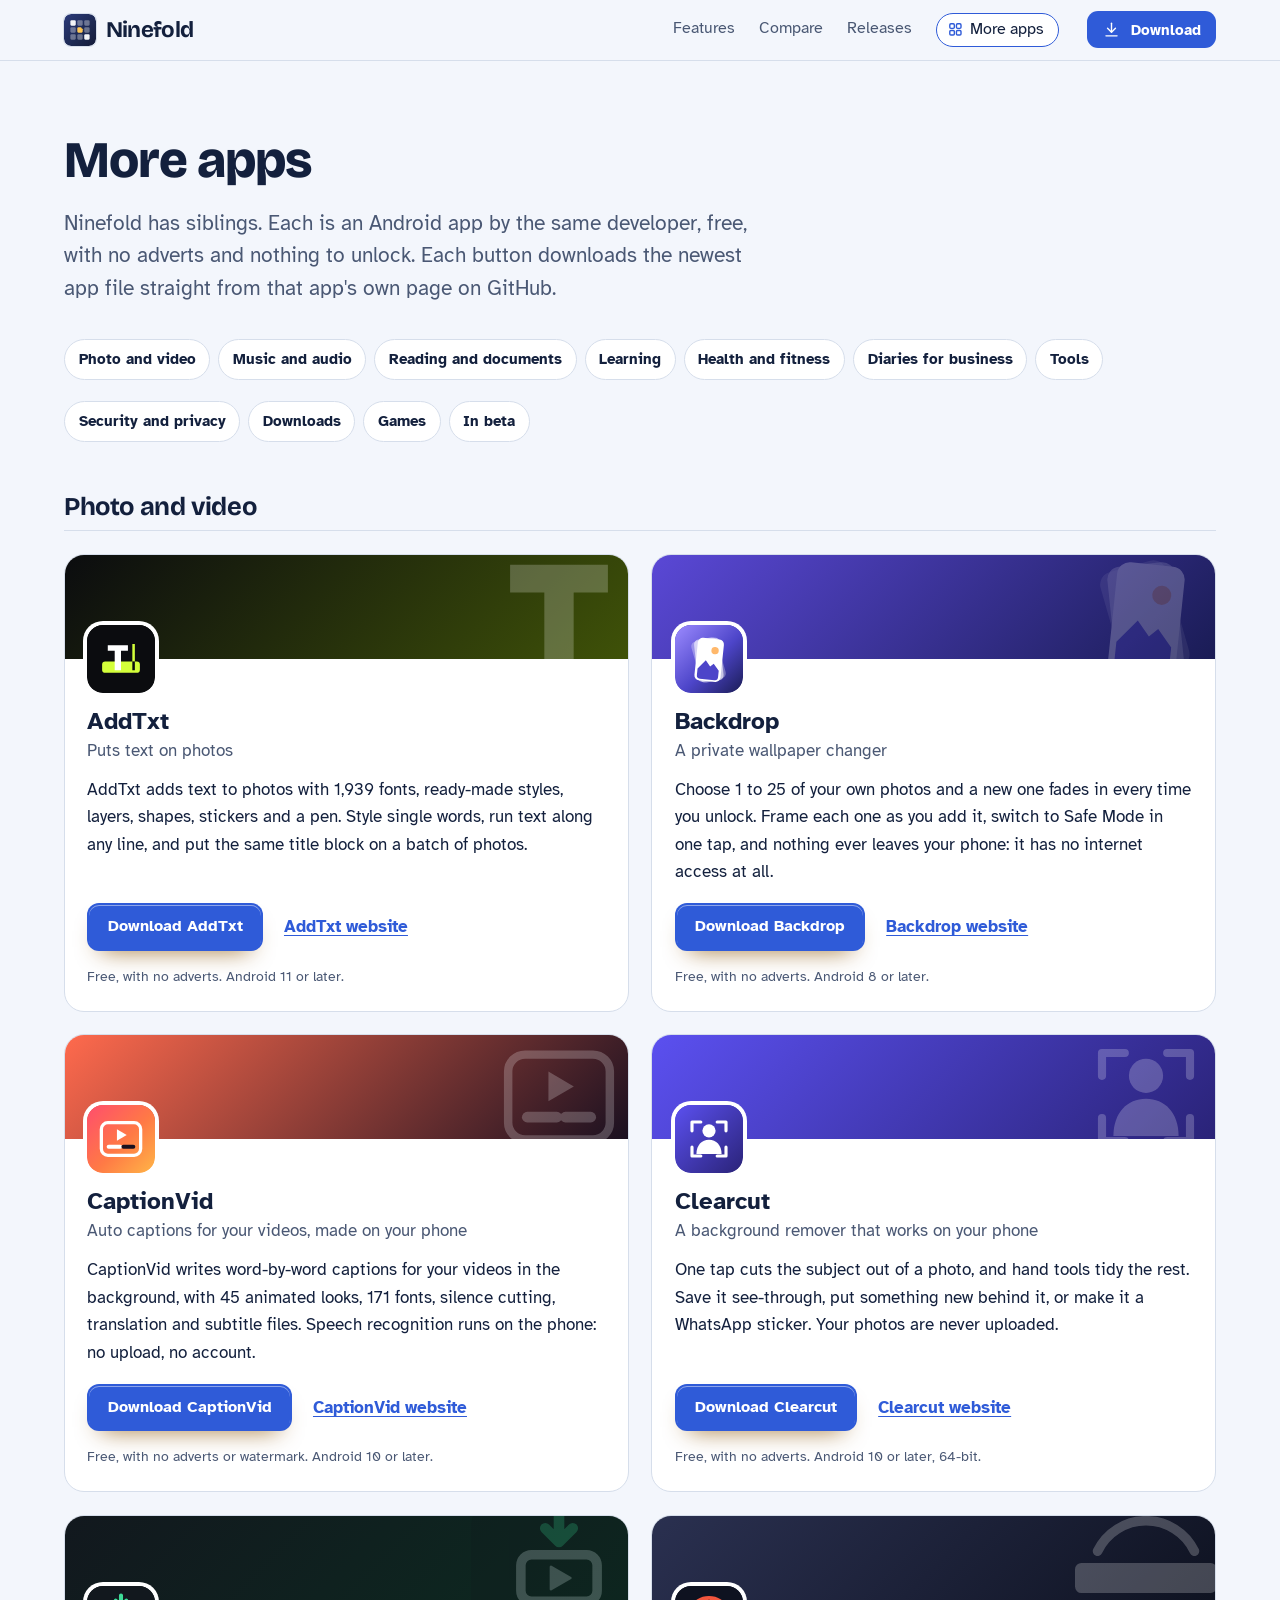
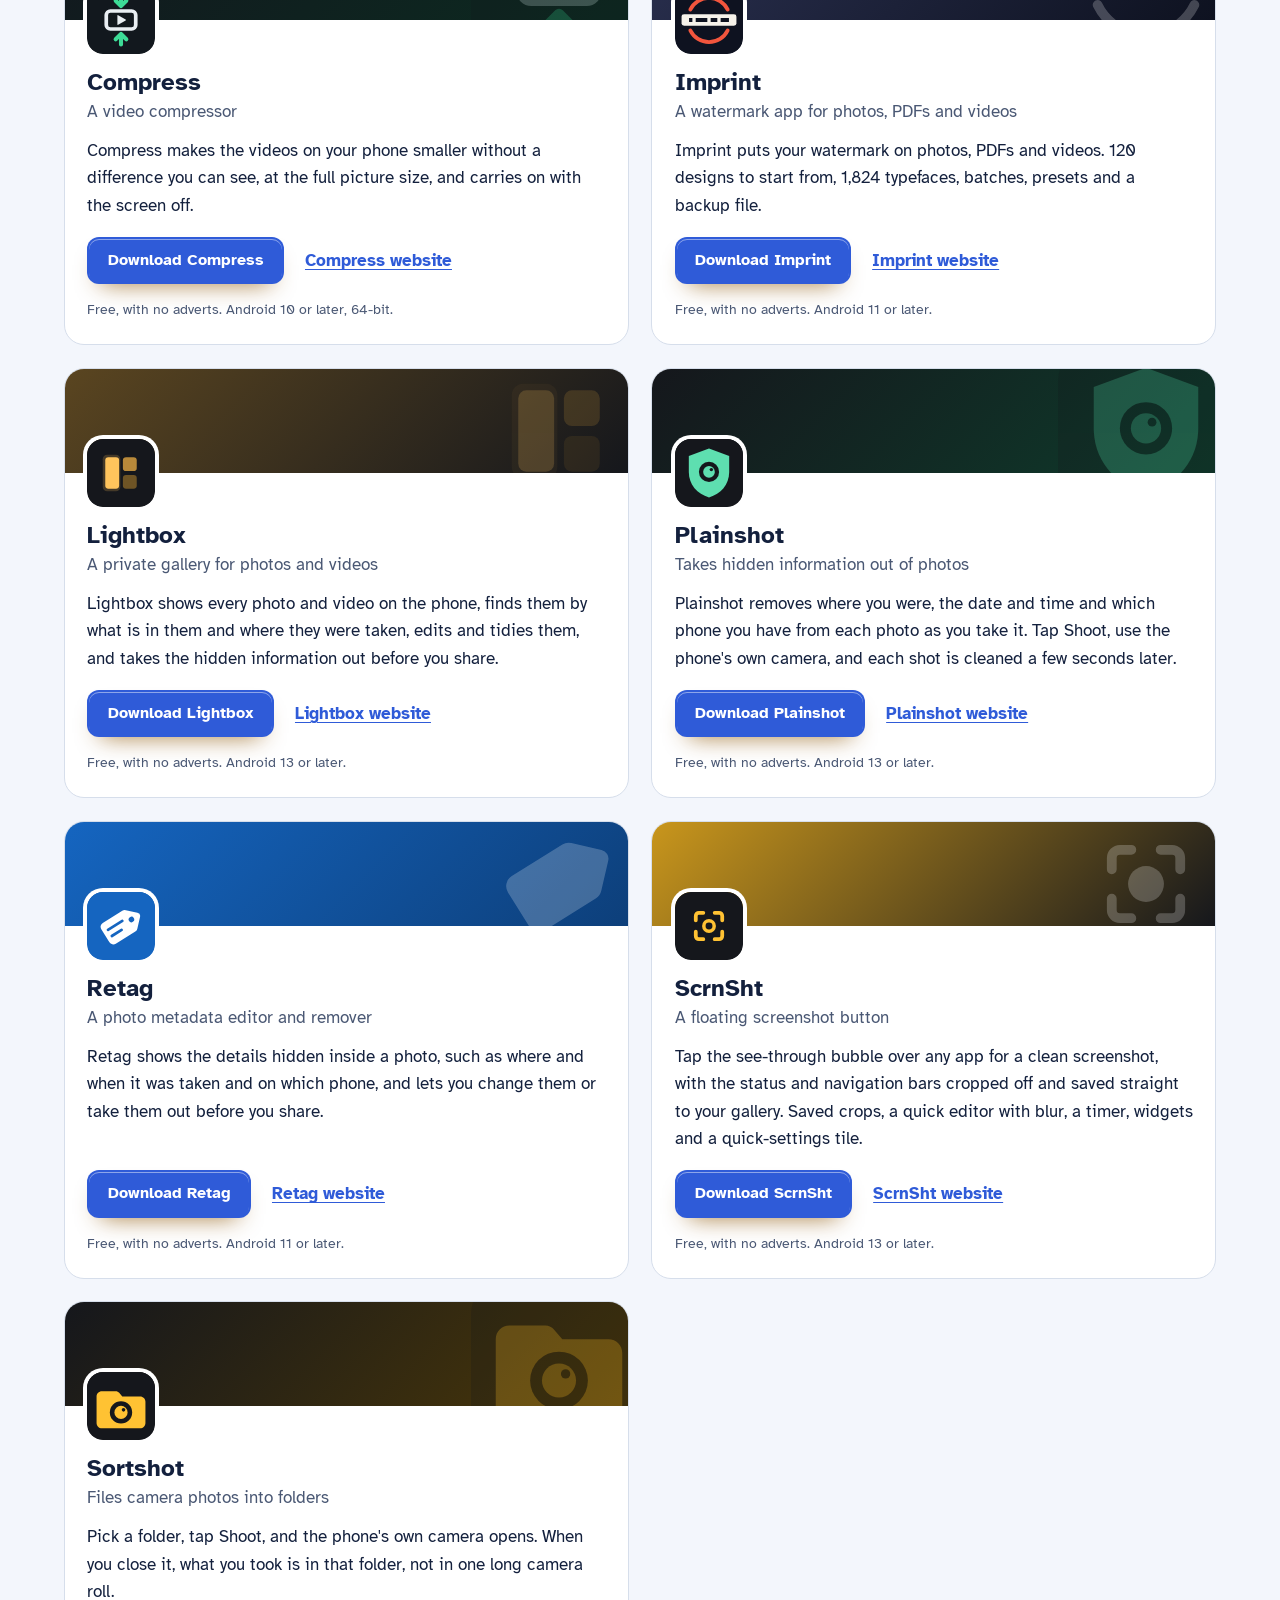
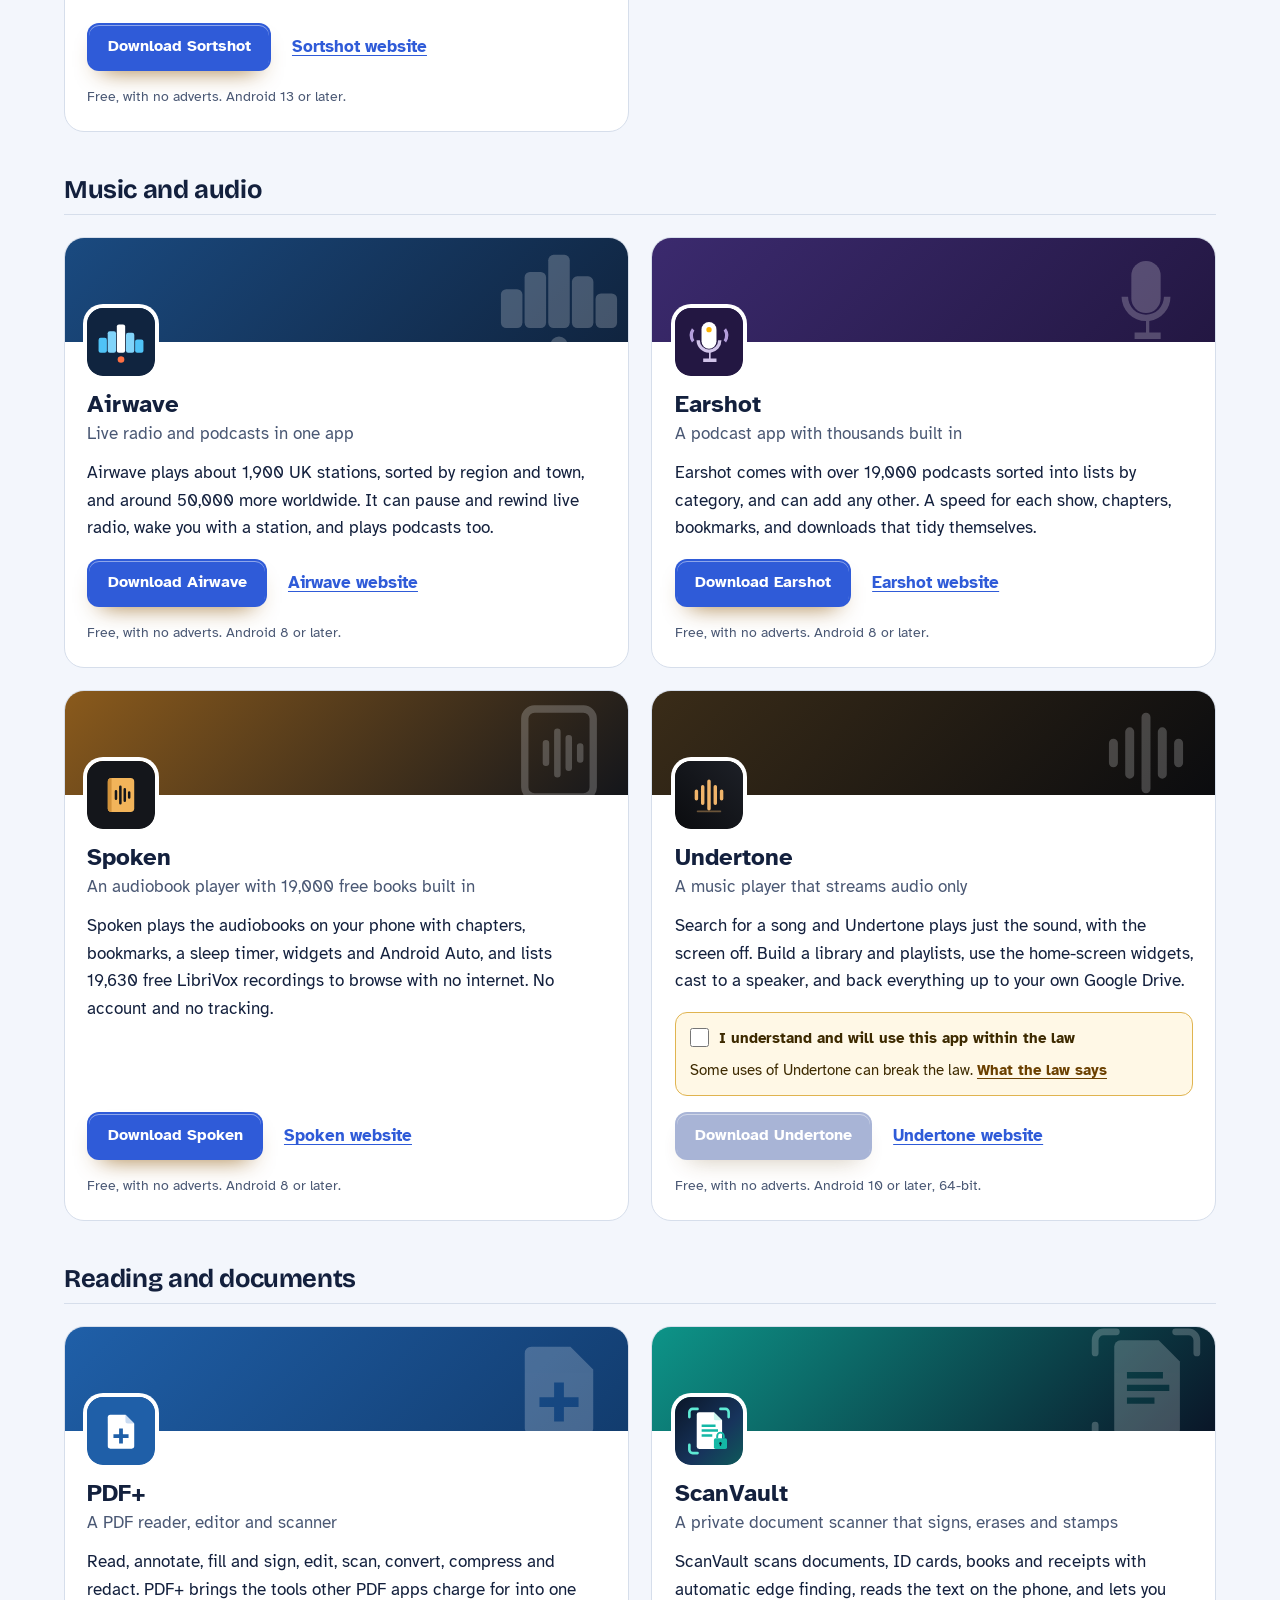
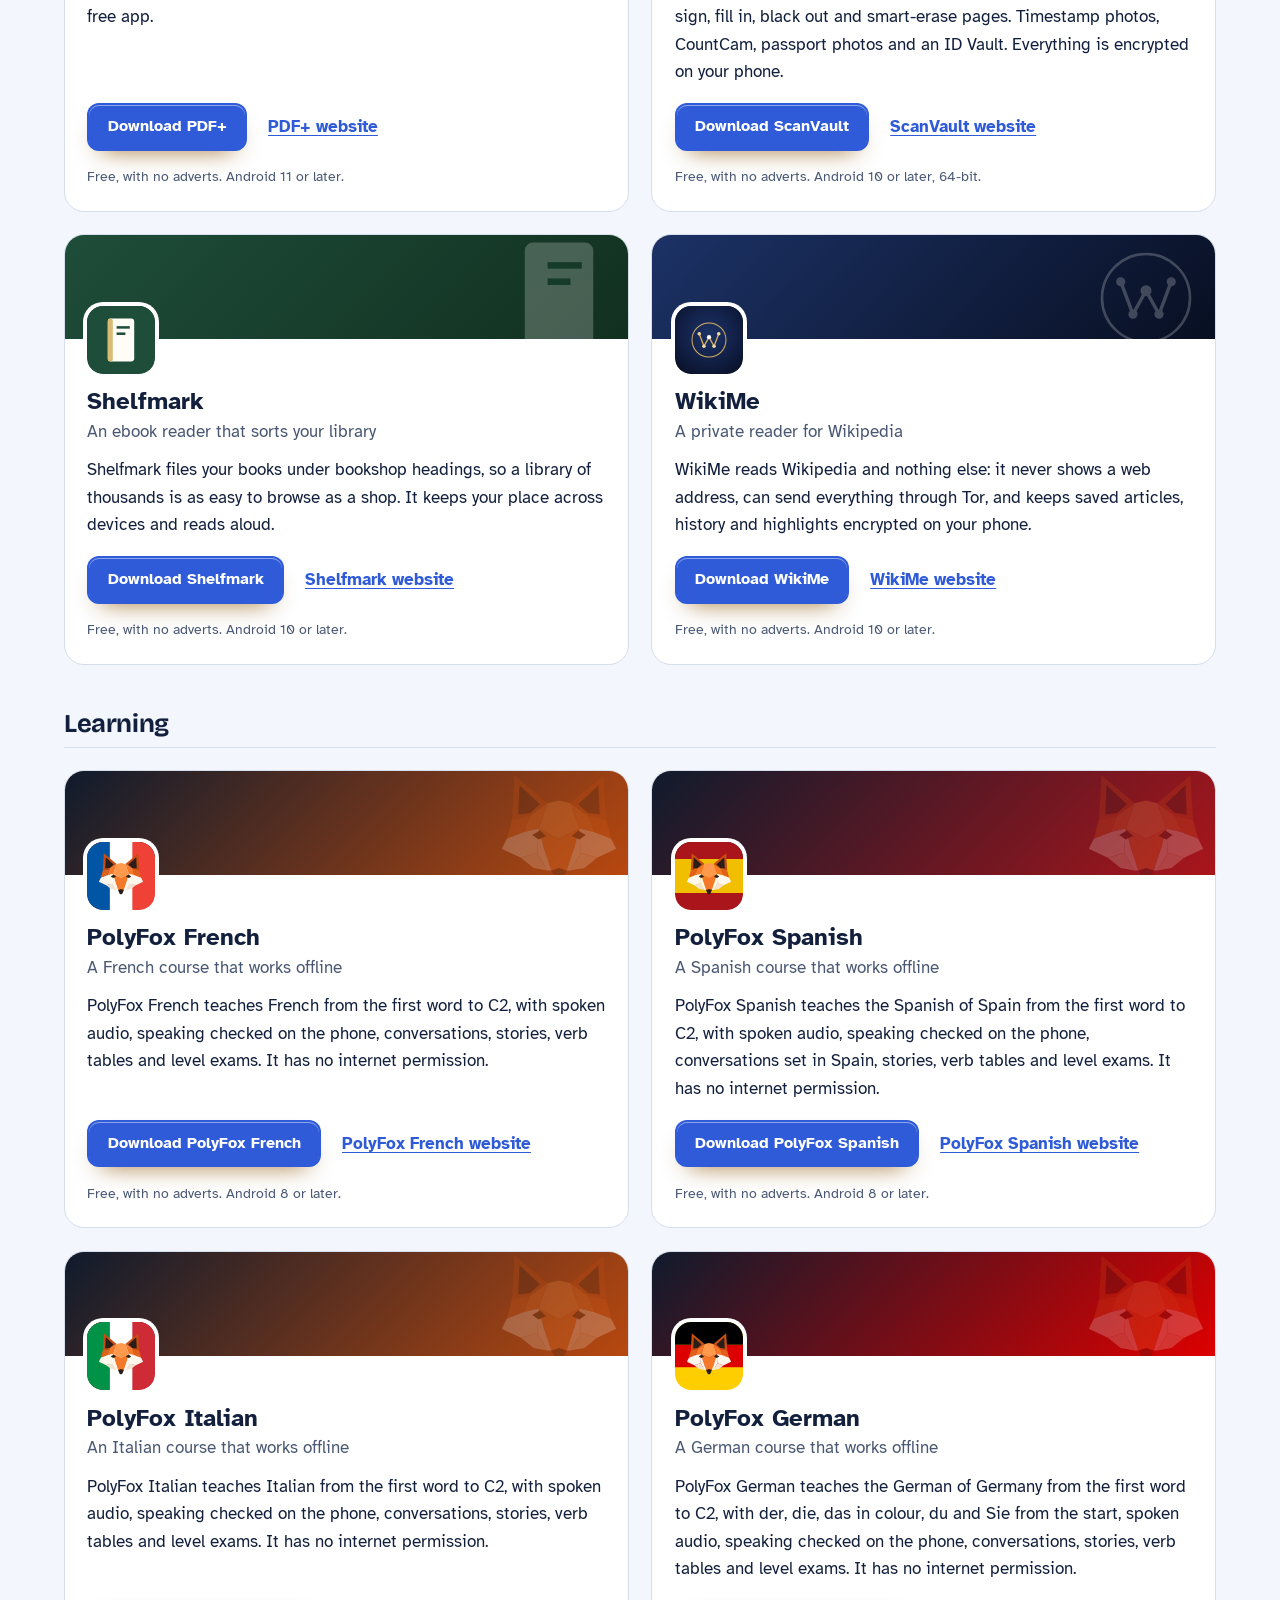
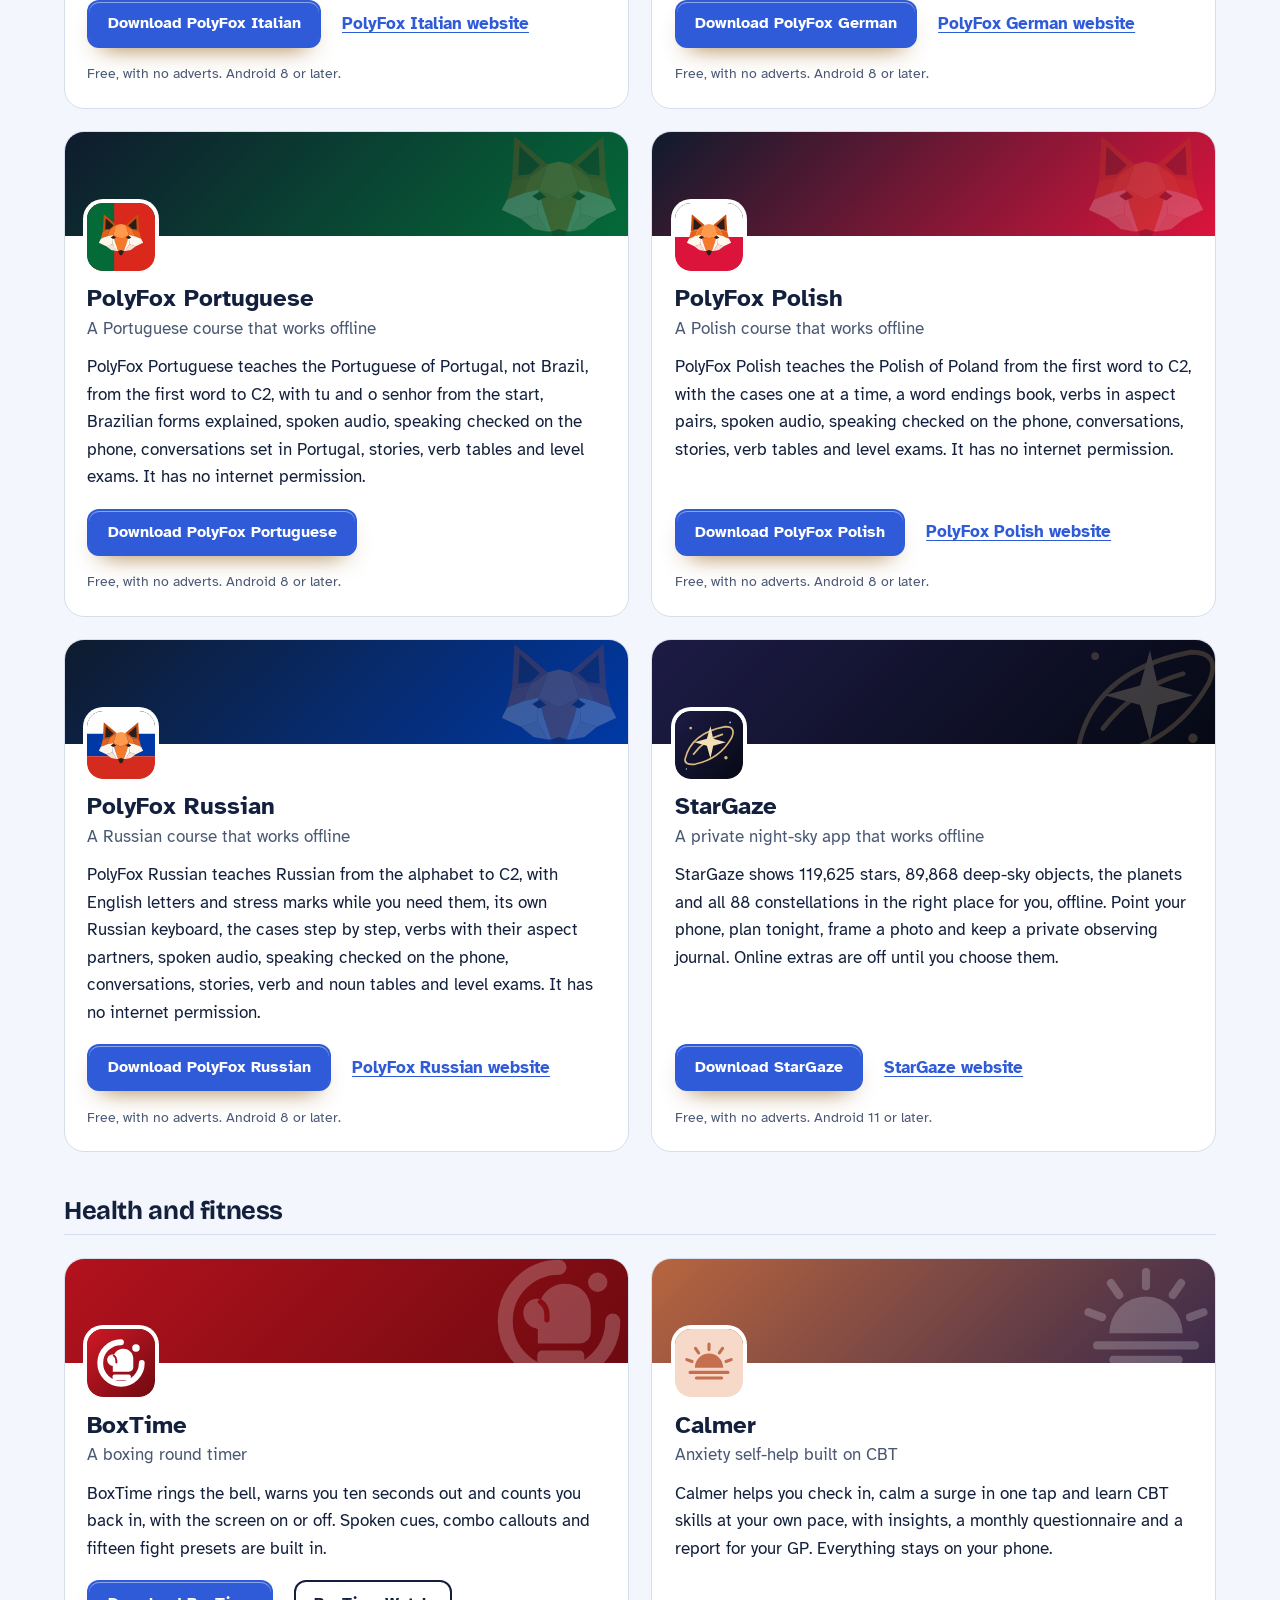
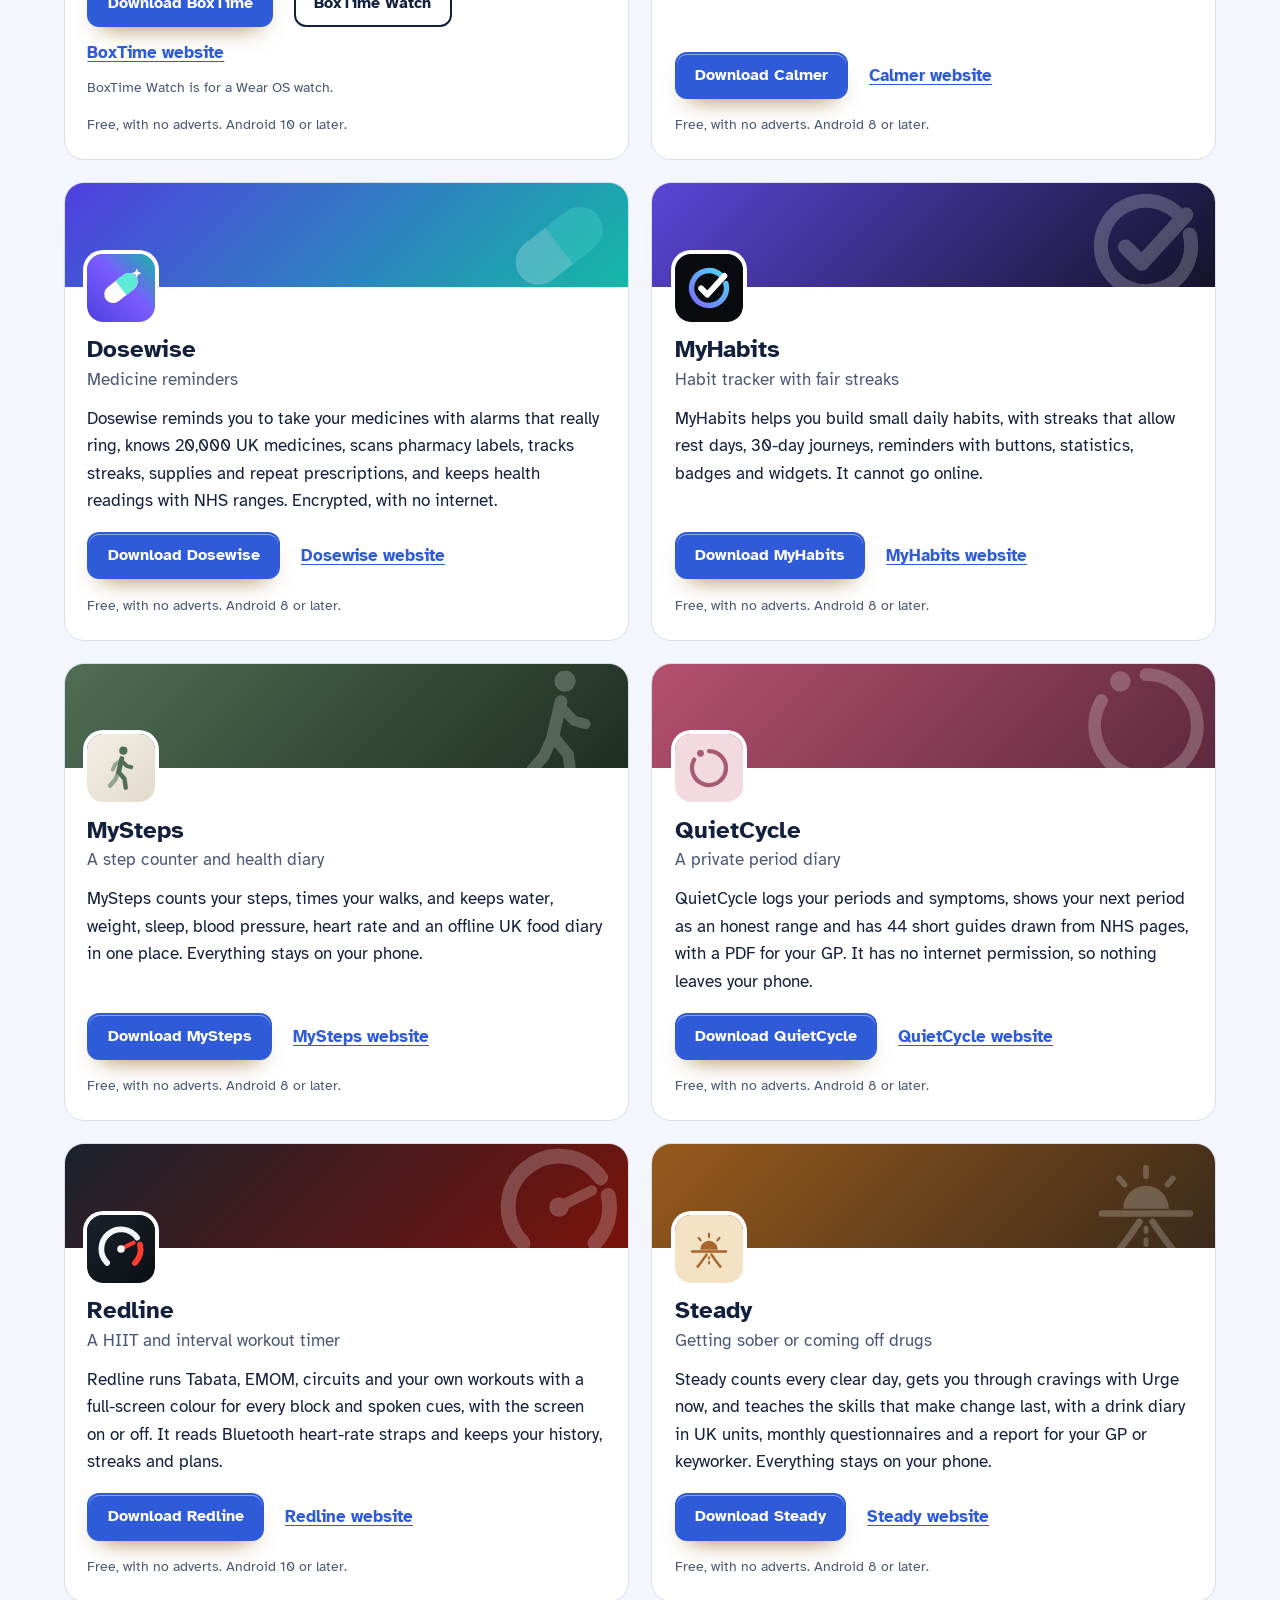
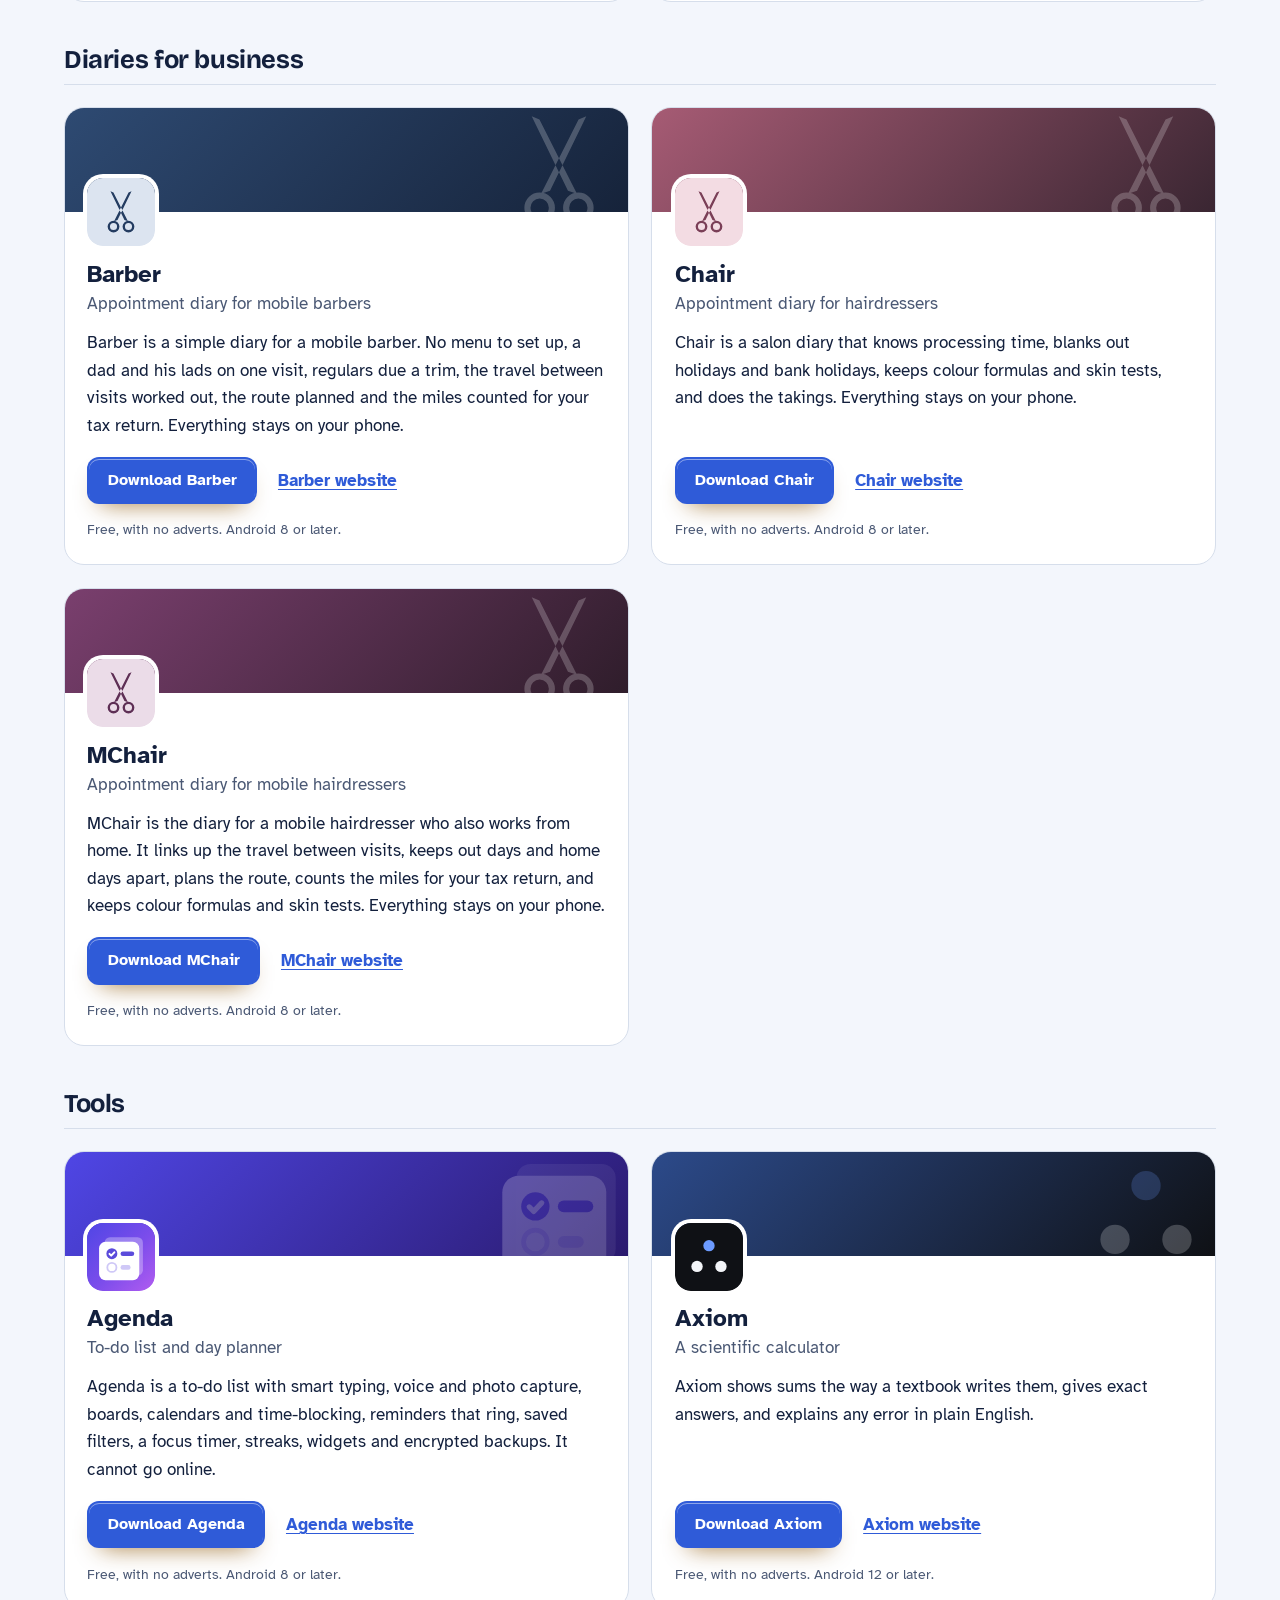
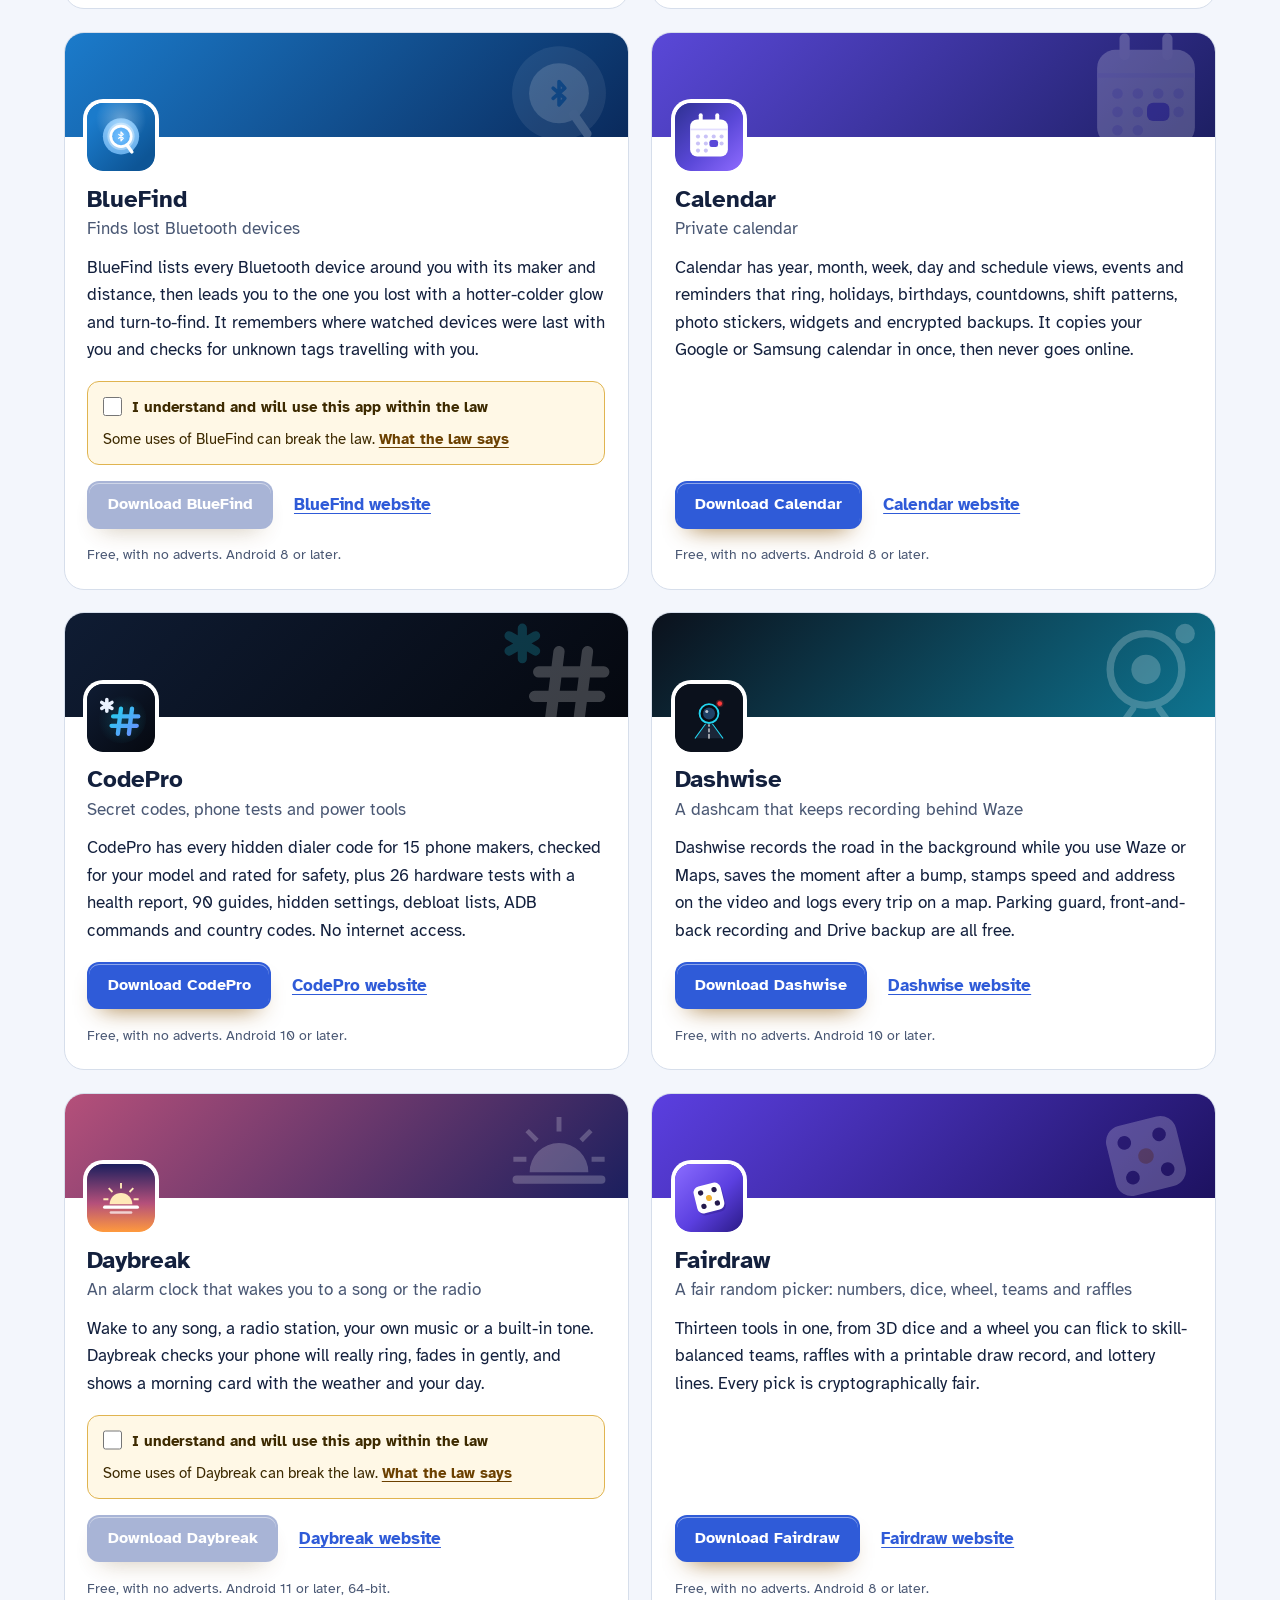
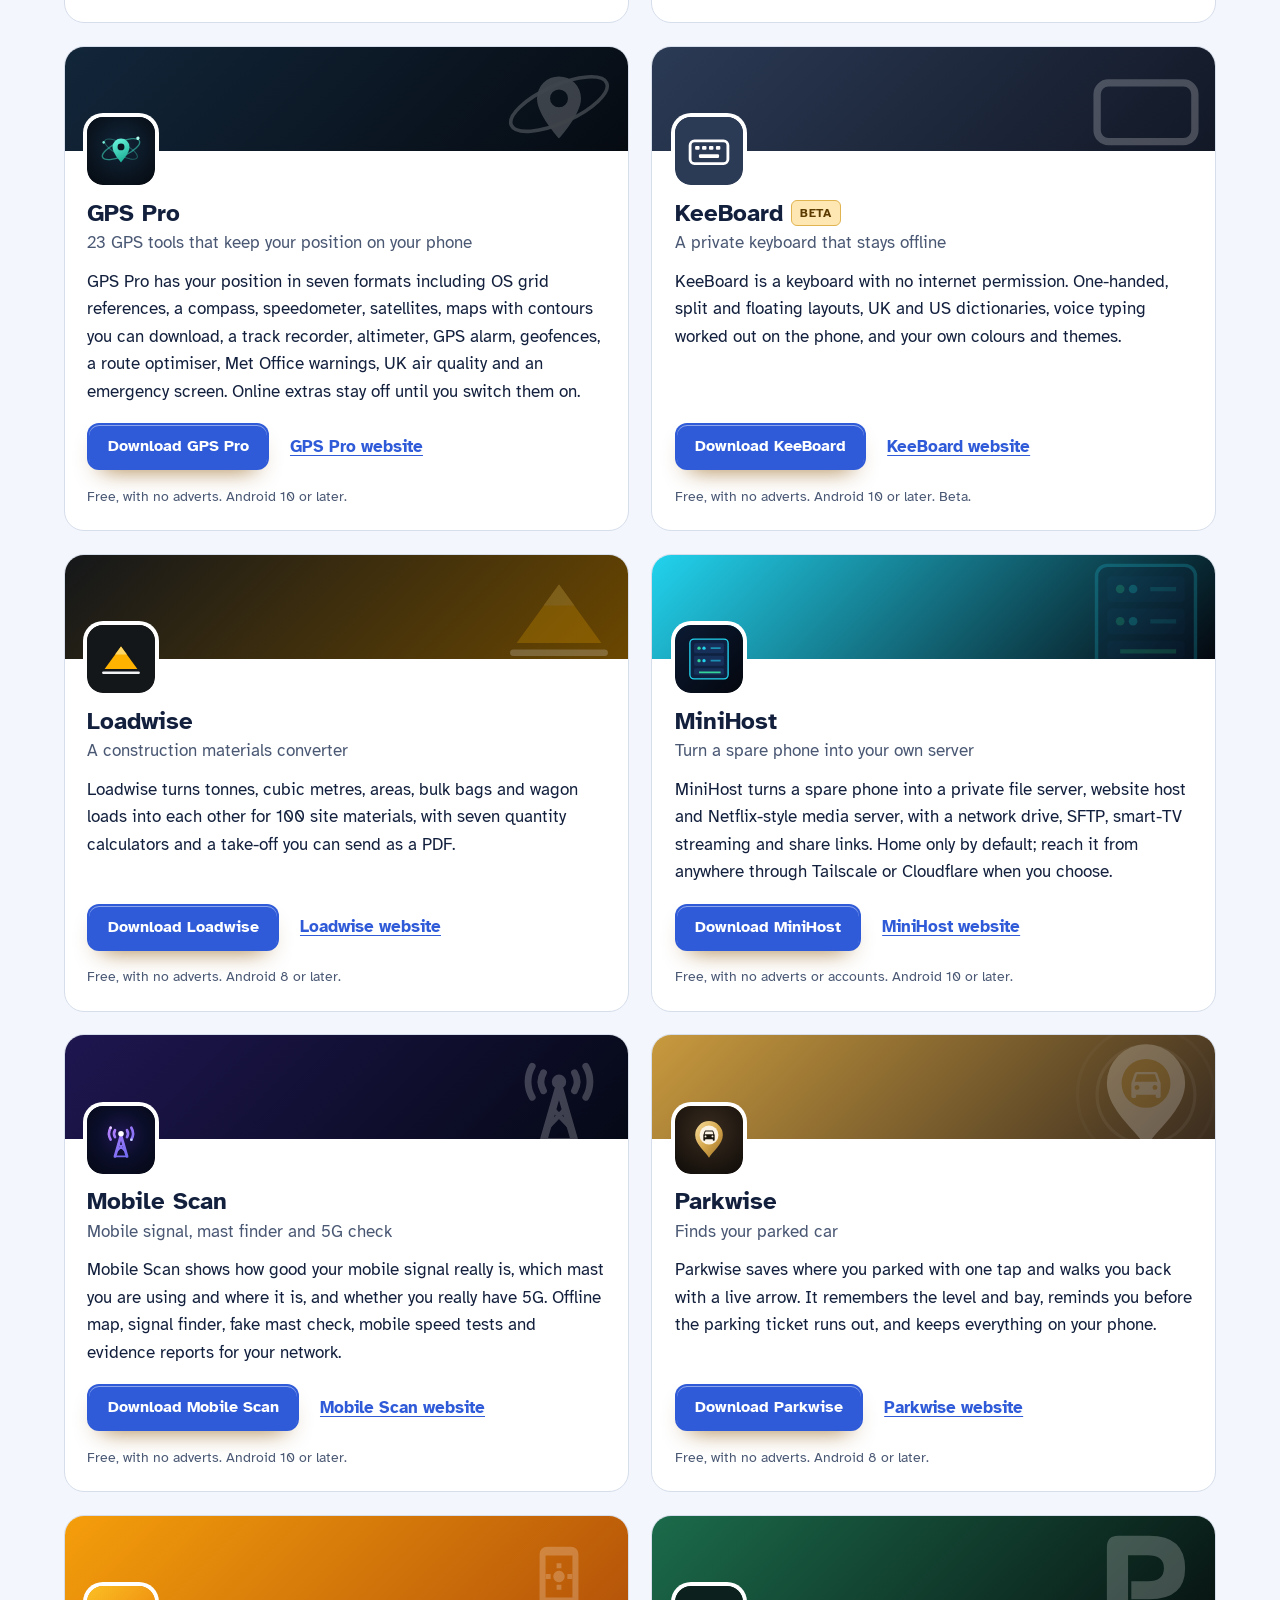
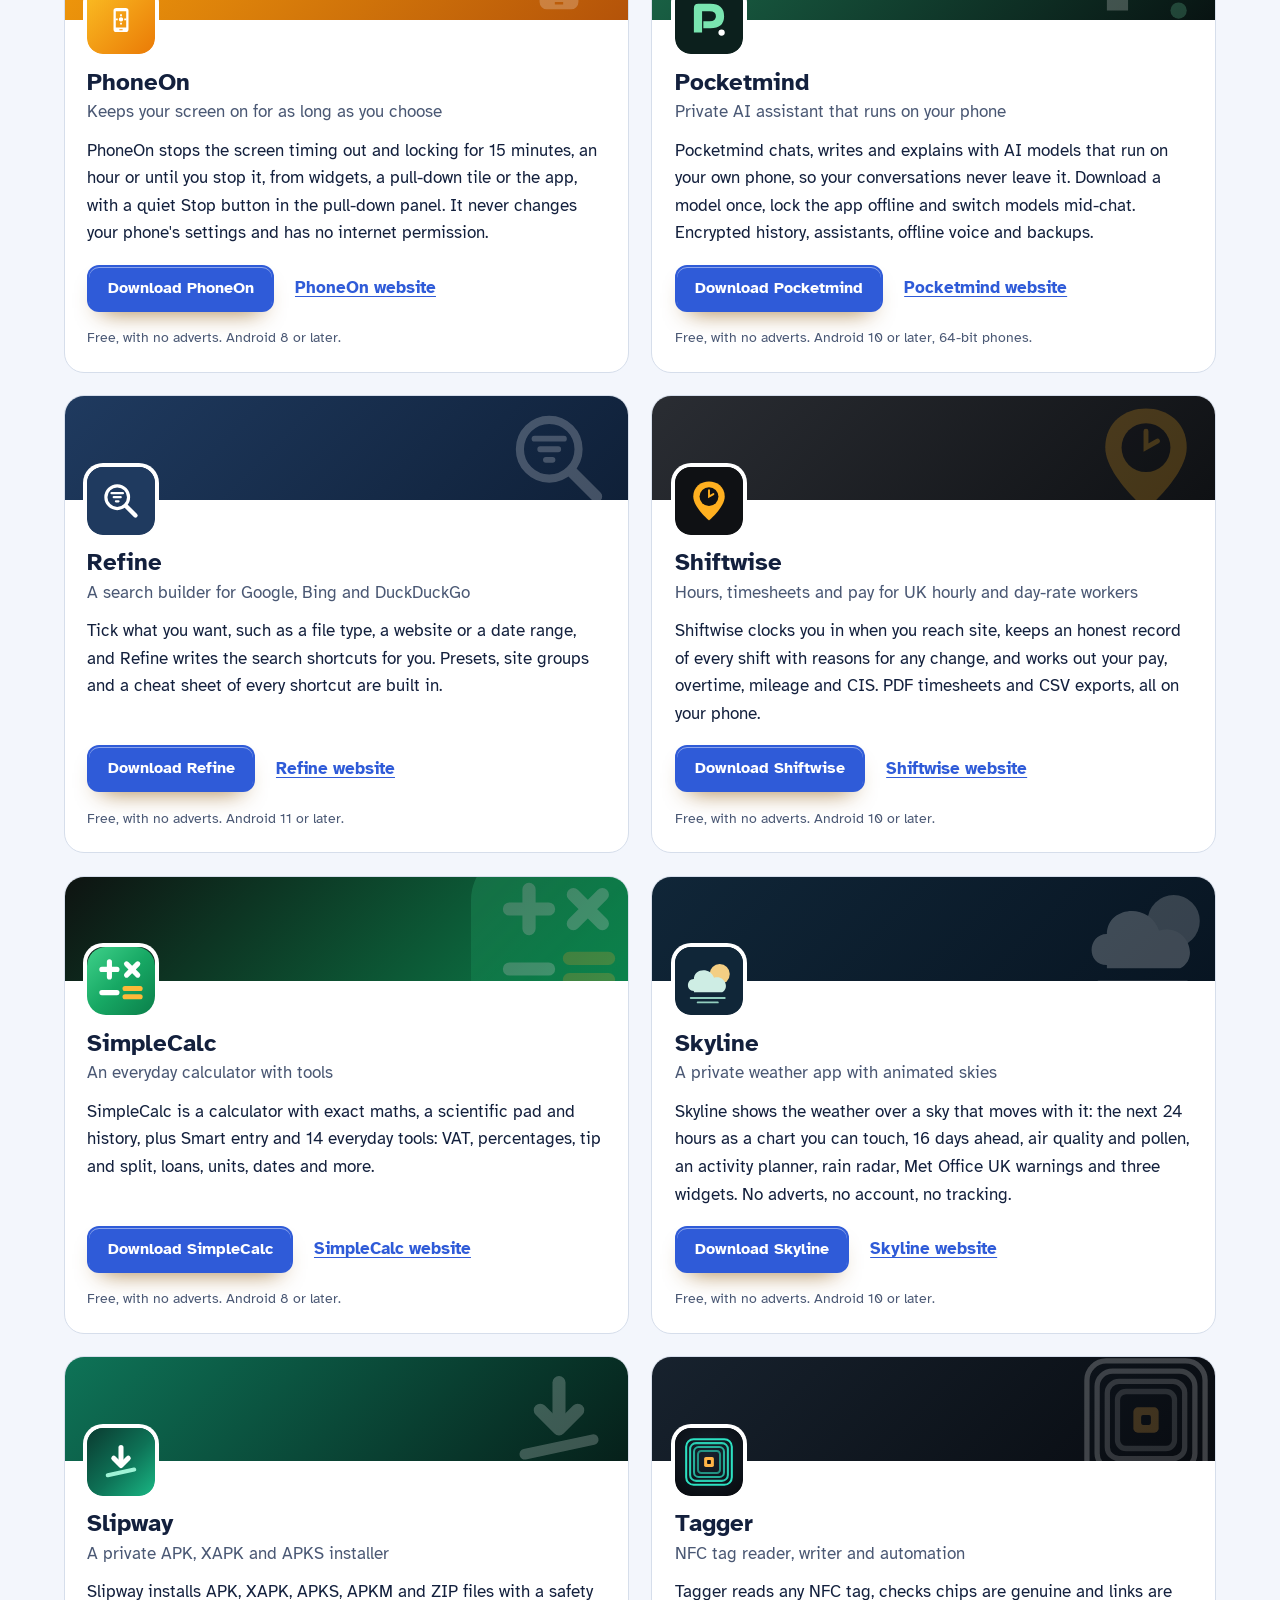
==== commit 1a39390d: "More apps: add Slipway" ====
--- a/more-apps.html
+++ b/more-apps.html
@@ -4,7 +4,7 @@
 <meta charset="utf-8">
 <meta name="viewport" content="width=device-width, initial-scale=1">
 <title>More apps from the maker of Ninefold</title>
-<meta name="description" content="All 92 free Android apps from the maker of Ninefold, in one list by category, each with its download and a link to its website.">
+<meta name="description" content="All 93 free Android apps from the maker of Ninefold, in one list by category, each with its download and a link to its website.">
 <meta name="author" content="Jonathan Jackson">
 <link rel="canonical" href="https://customgpter.github.io/ninefold/more-apps.html">
 <meta name="theme-color" content="#f3f6fc" media="(prefers-color-scheme: light)">
@@ -12,7 +12,7 @@
 <meta property="og:type" content="website">
 <meta property="og:site_name" content="Ninefold">
 <meta property="og:title" content="More apps from the maker of Ninefold">
-<meta property="og:description" content="All 92 free Android apps from the maker of Ninefold, in one list by category, each with its download and a link to its website.">
+<meta property="og:description" content="All 93 free Android apps from the maker of Ninefold, in one list by category, each with its download and a link to its website.">
 <meta property="og:url" content="https://customgpter.github.io/ninefold/more-apps.html">
 <meta property="og:image" content="https://customgpter.github.io/ninefold/assets/og.png">
 <meta property="og:image:width" content="1200">
@@ -101,7 +101,7 @@
 <li class="mapp" style="--b:#2a2d33;--b2:#0f1114"><div class="mapp-cover" aria-hidden="true"><svg viewBox="0 0 108 108"><path d="M54 85C54 85 29 64 29 47C29 15 79 15 79 47C79 64 54 85 54 85Z" fill="#FFB020"/><circle cx="54" cy="47" r="15" fill="#0F1114"/><path d="M54 37V47L61 43" stroke="#FFB020" stroke-width="3" stroke-linecap="round" fill="none"/></svg></div><div class="mapp-body"><svg class="mapp-icon" viewBox="0 0 108 108" aria-hidden="true"><rect width="108" height="108" rx="24" fill="#0F1114"/><path d="M54 85C54 85 29 64 29 47C29 15 79 15 79 47C79 64 54 85 54 85Z" fill="#FFB020"/><circle cx="54" cy="47" r="15" fill="#0F1114"/><path d="M54 37V47L61 43" stroke="#FFB020" stroke-width="3" stroke-linecap="round" fill="none"/></svg><h3>Shiftwise</h3><p class="mapp-kind">Hours, timesheets and pay for UK hourly and day-rate workers</p><p class="mapp-say">Shiftwise clocks you in when you reach site, keeps an honest record of every shift with reasons for any change, and works out your pay, overtime, mileage and CIS. PDF timesheets and CSV exports, all on your phone.</p><p class="mapp-go"><a class="button" href="https://github.com/CustomGPTer/shiftwise/releases/latest/download/Shiftwise.apk">Download Shiftwise</a><a class="mapp-site" href="https://customgpter.github.io/shiftwise/">Shiftwise website</a></p><p class="mapp-needs">Free, with no adverts. Android 10 or later.</p></div></li>
 <li class="mapp" style="--b:#0e1311;--b2:#0b7f4a"><div class="mapp-cover" aria-hidden="true"><svg viewBox="0 0 108 108"><rect width="108" height="108" rx="30" fill="url(#scgc)"/><defs><linearGradient id="scgc" x1="0" y1="0" x2="1" y2="1"><stop offset="0" stop-color="#3fd18a"/><stop offset=".5" stop-color="#17a864"/><stop offset="1" stop-color="#0b7f4a"/></linearGradient></defs><g stroke-width="8.1" stroke-linecap="round" fill="none"><path stroke="#fff" d="M23.6 35.6h24M35.6 23.6v24M62.8 26.8l17.8 17.8M62.8 44.6l17.8-17.8M23.6 72.4h24"/><path stroke="#ffb938" d="M60.4 65.9h24M60.4 78.9h24"/></g></svg></div><div class="mapp-body"><svg class="mapp-icon" viewBox="0 0 108 108" aria-hidden="true"><rect width="108" height="108" rx="30" fill="url(#i-simplecalc-scgi)"/><defs><linearGradient id="i-simplecalc-scgi" x1="0" y1="0" x2="1" y2="1"><stop offset="0" stop-color="#3fd18a"/><stop offset=".5" stop-color="#17a864"/><stop offset="1" stop-color="#0b7f4a"/></linearGradient></defs><g stroke-width="8.1" stroke-linecap="round" fill="none"><path stroke="#fff" d="M23.6 35.6h24M35.6 23.6v24M62.8 26.8l17.8 17.8M62.8 44.6l17.8-17.8M23.6 72.4h24"/><path stroke="#ffb938" d="M60.4 65.9h24M60.4 78.9h24"/></g></svg><h3>SimpleCalc</h3><p class="mapp-kind">An everyday calculator with tools</p><p class="mapp-say">SimpleCalc is a calculator with exact maths, a scientific pad and history, plus Smart entry and 14 everyday tools: VAT, percentages, tip and split, loans, units, dates and more.</p><p class="mapp-go"><a class="button" href="https://github.com/CustomGPTer/simplecalc/releases/latest/download/SimpleCalc.apk">Download SimpleCalc</a><a class="mapp-site" href="https://customgpter.github.io/simplecalc/">SimpleCalc website</a></p><p class="mapp-needs">Free, with no adverts. Android 8 or later.</p></div></li>
 <li class="mapp" style="--b:#102638;--b2:#081522"><div class="mapp-cover" aria-hidden="true"><svg viewBox="0 0 108 108"><circle cx="71" cy="43" r="16" fill="#fff" fill-opacity=".85"/><path fill="#fff" d="M30,70C17,70 18,51 30,51C30,34 56,31 62,49C78,44 88,65 75,72L30,72Z"/><path d="M25,81L79,81M36,88L68,88" fill="none" stroke="#fff" stroke-width="3" stroke-linecap="round"/></svg></div><div class="mapp-body"><svg class="mapp-icon" viewBox="0 0 108 108" aria-hidden="true"><rect width="108" height="108" rx="24" fill="#102638"/><circle cx="71" cy="43" r="16" fill="#F4CE83"/><path fill="#CEEDE4" d="M30,70C17,70 18,51 30,51C30,34 56,31 62,49C78,44 88,65 75,72L30,72Z"/><path d="M25,81L79,81M36,88L68,88" fill="none" stroke="#92CDBE" stroke-width="3" stroke-linecap="round"/></svg><h3>Skyline</h3><p class="mapp-kind">A private weather app with animated skies</p><p class="mapp-say">Skyline shows the weather over a sky that moves with it: the next 24 hours as a chart you can touch, 16 days ahead, air quality and pollen, an activity planner, rain radar, Met Office UK warnings and three widgets. No adverts, no account, no tracking.</p><p class="mapp-go"><a class="button" href="https://github.com/CustomGPTer/skyline/releases/latest/download/Skyline.apk">Download Skyline</a><a class="mapp-site" href="https://customgpter.github.io/skyline/">Skyline website</a></p><p class="mapp-needs">Free, with no adverts. Android 10 or later.</p></div></li>
-<li class="mapp is-gated" style="--b:#17222e;--b2:#080b10"><div class="mapp-cover" aria-hidden="true"><svg viewBox="0 0 108 108"><g transform="translate(54 54) scale(1.25) translate(-54 -54)"><rect x="25" y="25" width="58" height="58" rx="9.5" fill="none" stroke="#fff" stroke-opacity="1" stroke-width="2.6"/><rect x="30" y="30" width="48" height="48" rx="7.6" fill="none" stroke="#fff" stroke-opacity=".9" stroke-width="2.6"/><rect x="35" y="35" width="38" height="38" rx="5.8" fill="none" stroke="#fff" stroke-opacity=".75" stroke-width="2.6"/><rect x="40" y="40" width="28" height="28" rx="4.2" fill="none" stroke="#fff" stroke-opacity=".6" stroke-width="2.6"/><rect x="47.8" y="47.8" width="12.4" height="12.4" rx="2.2" fill="#FFB547"/><rect x="51.6" y="51.6" width="4.8" height="4.8" rx="0.9" fill="#0B0F14"/></g></svg></div><div class="mapp-body"><svg class="mapp-icon" viewBox="0 0 108 108" aria-hidden="true"><defs><radialGradient id="i-tagger-tgg" cx="54" cy="40" r="80" gradientUnits="userSpaceOnUse"><stop offset="0" stop-color="#17222E"/><stop offset="1" stop-color="#080B10"/></radialGradient></defs><rect width="108" height="108" rx="24" fill="url(#i-tagger-tgg)"/><g transform="translate(54 54) scale(1.25) translate(-54 -54)"><rect x="25" y="25" width="58" height="58" rx="9.5" fill="none" stroke="#2DE1C2" stroke-opacity="1" stroke-width="2.6"/><rect x="30" y="30" width="48" height="48" rx="7.6" fill="none" stroke="#2DE1C2" stroke-opacity=".9" stroke-width="2.6"/><rect x="35" y="35" width="38" height="38" rx="5.8" fill="none" stroke="#2DE1C2" stroke-opacity=".75" stroke-width="2.6"/><rect x="40" y="40" width="28" height="28" rx="4.2" fill="none" stroke="#2DE1C2" stroke-opacity=".6" stroke-width="2.6"/><rect x="47.8" y="47.8" width="12.4" height="12.4" rx="2.2" fill="#FFB547"/><rect x="51.6" y="51.6" width="4.8" height="4.8" rx="0.9" fill="#0B0F14"/></g></svg><h3>Tagger</h3><p class="mapp-kind">NFC tag reader, writer and automation</p><p class="mapp-say">Tagger reads any NFC tag, checks chips are genuine and links are safe, writes 16 kinds of record, protects tags with passwords or encryption, and makes tags that run tasks on your phone. Every pro tool free, everything encrypted.</p><div class="mapp-law" data-gate><label><input type="checkbox"> I understand and will use this app within the law</label><p>Some uses of Tagger can break the law. <a href="https://customgpter.github.io/tagger/terms.html#law">What the law says</a></p><noscript><p>Turn on JavaScript to download, or use the <a href="https://customgpter.github.io/tagger/">Tagger website</a>.</p></noscript></div><p class="mapp-go"><a class="button" data-href="https://github.com/CustomGPTer/tagger/releases/latest/download/Tagger.apk" aria-disabled="true" role="link" tabindex="-1">Download Tagger</a><a class="mapp-site" href="https://customgpter.github.io/tagger/">Tagger website</a></p><p class="mapp-needs">Free, with no adverts. Android 10 or later, with NFC.</p></div></li>
+<li class="mapp is-gated" style="--b:#0e7357;--b2:#06201a"><div class="mapp-cover" aria-hidden="true"><svg viewBox="0 0 108 108"><path d="M33 75L75 66" stroke="#fff" stroke-width="6.5" stroke-linecap="round" fill="none"/><path d="M54 31L54 58" stroke="#fff" stroke-width="8" stroke-linecap="round" fill="none"/><path d="M42.5 48L54 59.5L65.5 48" stroke="#fff" stroke-width="8" stroke-linecap="round" stroke-linejoin="round" fill="none"/></svg></div><div class="mapp-body"><svg class="mapp-icon" viewBox="0 0 108 108" aria-hidden="true"><defs><linearGradient id="i-slipway-swbg" x1="0" y1="0" x2="1" y2="1"><stop offset="0" stop-color="#0a3a30"/><stop offset=".55" stop-color="#0e7357"/><stop offset="1" stop-color="#19b784"/></linearGradient></defs><rect width="108" height="108" rx="24" fill="url(#i-slipway-swbg)"/><path d="M33 75L75 66" stroke="#9ff3d6" stroke-width="6.5" stroke-linecap="round" fill="none"/><path d="M54 31L54 58" stroke="#fff" stroke-width="8" stroke-linecap="round" fill="none"/><path d="M42.5 48L54 59.5L65.5 48" stroke="#fff" stroke-width="8" stroke-linecap="round" stroke-linejoin="round" fill="none"/></svg><h3>Slipway</h3><p class="mapp-kind">A private APK, XAPK and APKS installer</p><p class="mapp-say">Slipway installs APK, XAPK, APKS, APKM and ZIP files with a safety report first: a red, amber or green verdict, permissions in plain English, signature and tracker checks. Revision-aware library, install queue and history. It has no internet access.</p><div class="mapp-law" data-gate><label><input type="checkbox"> I understand and will use this app within the law</label><p>Installing copies of apps you have no right to use can break copyright law. <a href="https://customgpter.github.io/slipway/terms.html#law">What the law says</a></p><noscript><p>Turn on JavaScript to download, or use the <a href="https://customgpter.github.io/slipway/">Slipway website</a>.</p></noscript></div><p class="mapp-go"><a class="button" data-href="https://github.com/CustomGPTer/slipway/releases/latest/download/Slipway.apk" aria-disabled="true" role="link" tabindex="-1">Download Slipway</a><a class="mapp-site" href="https://customgpter.github.io/slipway/">Slipway website</a></p><p class="mapp-needs">Free, with no adverts. Android 10 or later.</p></div></li><li class="mapp is-gated" style="--b:#17222e;--b2:#080b10"><div class="mapp-cover" aria-hidden="true"><svg viewBox="0 0 108 108"><g transform="translate(54 54) scale(1.25) translate(-54 -54)"><rect x="25" y="25" width="58" height="58" rx="9.5" fill="none" stroke="#fff" stroke-opacity="1" stroke-width="2.6"/><rect x="30" y="30" width="48" height="48" rx="7.6" fill="none" stroke="#fff" stroke-opacity=".9" stroke-width="2.6"/><rect x="35" y="35" width="38" height="38" rx="5.8" fill="none" stroke="#fff" stroke-opacity=".75" stroke-width="2.6"/><rect x="40" y="40" width="28" height="28" rx="4.2" fill="none" stroke="#fff" stroke-opacity=".6" stroke-width="2.6"/><rect x="47.8" y="47.8" width="12.4" height="12.4" rx="2.2" fill="#FFB547"/><rect x="51.6" y="51.6" width="4.8" height="4.8" rx="0.9" fill="#0B0F14"/></g></svg></div><div class="mapp-body"><svg class="mapp-icon" viewBox="0 0 108 108" aria-hidden="true"><defs><radialGradient id="i-tagger-tgg" cx="54" cy="40" r="80" gradientUnits="userSpaceOnUse"><stop offset="0" stop-color="#17222E"/><stop offset="1" stop-color="#080B10"/></radialGradient></defs><rect width="108" height="108" rx="24" fill="url(#i-tagger-tgg)"/><g transform="translate(54 54) scale(1.25) translate(-54 -54)"><rect x="25" y="25" width="58" height="58" rx="9.5" fill="none" stroke="#2DE1C2" stroke-opacity="1" stroke-width="2.6"/><rect x="30" y="30" width="48" height="48" rx="7.6" fill="none" stroke="#2DE1C2" stroke-opacity=".9" stroke-width="2.6"/><rect x="35" y="35" width="38" height="38" rx="5.8" fill="none" stroke="#2DE1C2" stroke-opacity=".75" stroke-width="2.6"/><rect x="40" y="40" width="28" height="28" rx="4.2" fill="none" stroke="#2DE1C2" stroke-opacity=".6" stroke-width="2.6"/><rect x="47.8" y="47.8" width="12.4" height="12.4" rx="2.2" fill="#FFB547"/><rect x="51.6" y="51.6" width="4.8" height="4.8" rx="0.9" fill="#0B0F14"/></g></svg><h3>Tagger</h3><p class="mapp-kind">NFC tag reader, writer and automation</p><p class="mapp-say">Tagger reads any NFC tag, checks chips are genuine and links are safe, writes 16 kinds of record, protects tags with passwords or encryption, and makes tags that run tasks on your phone. Every pro tool free, everything encrypted.</p><div class="mapp-law" data-gate><label><input type="checkbox"> I understand and will use this app within the law</label><p>Some uses of Tagger can break the law. <a href="https://customgpter.github.io/tagger/terms.html#law">What the law says</a></p><noscript><p>Turn on JavaScript to download, or use the <a href="https://customgpter.github.io/tagger/">Tagger website</a>.</p></noscript></div><p class="mapp-go"><a class="button" data-href="https://github.com/CustomGPTer/tagger/releases/latest/download/Tagger.apk" aria-disabled="true" role="link" tabindex="-1">Download Tagger</a><a class="mapp-site" href="https://customgpter.github.io/tagger/">Tagger website</a></p><p class="mapp-needs">Free, with no adverts. Android 10 or later, with NFC.</p></div></li>
 <li class="mapp" style="--b:#0b0f14;--b2:#0d3340"><div class="mapp-cover" aria-hidden="true"><svg viewBox="0 0 64 64"><rect width="64" height="64" rx="14" fill="#0b0f14"/><circle cx="32" cy="32" r="19" fill="none" stroke="#35d0f2" stroke-width="6" stroke-linecap="round" stroke-dasharray="92 28" transform="rotate(-210 32 32)"/><path d="M32 22l3 7 7 3-7 3-3 7-3-7-7-3 7-3z" fill="#e9eef3"/></svg></div><div class="mapp-body"><svg class="mapp-icon" viewBox="0 0 64 64" aria-hidden="true"><rect width="64" height="64" rx="14" fill="#0b0f14"/><circle cx="32" cy="32" r="19" fill="none" stroke="#35d0f2" stroke-width="6" stroke-linecap="round" stroke-dasharray="92 28" transform="rotate(-210 32 32)"/><path d="M32 22l3 7 7 3-7 3-3 7-3-7-7-3 7-3z" fill="#e9eef3"/></svg><h3>TotalClean</h3><p class="mapp-kind">A phone cleaner with a safety bin</p><p class="mapp-say">TotalClean clears junk, finds the big and duplicate files, and puts anything personal in a 30-day bin first, so a clean-up can be undone.</p><p class="mapp-go"><a class="button" href="https://github.com/CustomGPTer/totalclean/releases/latest/download/TotalClean.apk">Download TotalClean</a><a class="mapp-site" href="https://customgpter.github.io/totalclean/">TotalClean website</a></p><p class="mapp-needs">Free, with no adverts. Android 11 or later.</p></div></li>
 <li class="mapp" style="--b:#6d55d9;--b2:#18162b"><div class="mapp-cover" aria-hidden="true"><svg viewBox="0 0 108 108"><path d="M36 25.5Q54 9 72 25.5M43 34Q54 24.5 65 34" fill="none" stroke="#fff" stroke-width="4" stroke-linecap="round"/><rect x="36" y="42" width="36" height="51" rx="6" fill="#fff"/><path fill="#6d55d9" d="M51 52h6v7h7v6h-7v7h-6v-7h-7v-6h7zM46 80h5v5h-5zM57 80h5v5h-5z"/></svg></div><div class="mapp-body"><svg class="mapp-icon" viewBox="0 0 108 108" aria-hidden="true"><rect width="108" height="108" rx="24" fill="#18162b"/><path d="M36 25.5Q54 9 72 25.5M43 34Q54 24.5 65 34" fill="none" stroke="#bca6ff" stroke-width="4" stroke-linecap="round"/><rect x="36" y="42" width="36" height="51" rx="6" fill="#a78bfa"/><path fill="#221a36" d="M51 52h6v7h7v6h-7v7h-6v-7h-7v-6h7zM46 80h5v5h-5zM57 80h5v5h-5z"/></svg><h3>TVLink</h3><p class="mapp-kind">A private TV remote for your home Wi-Fi</p><p class="mapp-say">TVLink works Samsung, LG, Sony, Philips, Panasonic, Android TV and Google TV sets over your home Wi-Fi, or by infrared on phones with an IR blaster. Eight remote skins, favourites, streaming buttons, activities, widgets and an app lock. Nothing leaves your home network.</p><p class="mapp-go"><a class="button" href="https://github.com/CustomGPTer/tvlink/releases/latest/download/TVLink.apk">Download TVLink</a><a class="mapp-site" href="https://customgpter.github.io/tvlink/">TVLink website</a></p><p class="mapp-needs">Free, with no adverts. Android 10 or later.</p></div></li>
 <li class="mapp is-gated" style="--b:#0f1e3d;--b2:#050914"><div class="mapp-cover" aria-hidden="true"><svg viewBox="0 0 108 108"><path d="M38 49L54 40L46 34L30 43Z" fill="#fff"/><path d="M54 40L70 49L78 43L62 34Z" fill="#fff"/><path d="M38 49L54 40L70 49L54 58Z" fill="none" stroke="#fff" stroke-width="1.5"/><path d="M38 49L54 58L54 78L38 69Z" fill="#fff"/><path d="M54 58L70 49L70 69L54 78Z" fill="#fff"/><path d="M51.5 52L51.5 33L46 33L54 24L62 33L56.5 33L56.5 52Z" fill="#fff"/></svg></div><div class="mapp-body"><svg class="mapp-icon" viewBox="0 0 108 108" aria-hidden="true"><defs><linearGradient id="i-unbox-ubbg" x1="0" y1="0" x2="1" y2="1"><stop offset="0" stop-color="#0f1e3d"/><stop offset="1" stop-color="#050914"/></linearGradient><radialGradient id="i-unbox-ubgl" cx="50%" cy="50%" r="50%"><stop offset="0" stop-color="#21e6c1" stop-opacity=".22"/><stop offset="1" stop-color="#21e6c1" stop-opacity="0"/></radialGradient></defs><rect width="108" height="108" rx="24" fill="url(#i-unbox-ubbg)"/><circle cx="54" cy="54" r="38" fill="url(#i-unbox-ubgl)"/><path d="M38 49L54 40L46 34L30 43Z" fill="#7cf5e1"/><path d="M54 40L70 49L78 43L62 34Z" fill="#b4fff2"/><path d="M38 49L54 40L70 49L54 58Z" fill="#0a1630"/><path d="M38 49L54 58L54 78L38 69Z" fill="#12b5a0"/><path d="M54 58L70 49L70 69L54 78Z" fill="#21e6c1"/><path d="M51.5 52L51.5 33L46 33L54 24L62 33L56.5 33L56.5 52Z" fill="#fff"/></svg><h3>Unbox</h3><p class="mapp-kind">A private APK extractor and backup manager</p><p class="mapp-say">Unbox saves the apps on your phone as files you can keep, share and reinstall. Split apps are saved complete as .apks bundles, every file is checked after saving, and a watch list keeps each new version. It has no internet access.</p><div class="mapp-law" data-gate><label><input type="checkbox"> I understand and will use this app within the law</label><p>Sharing copies of apps you have no right to share can break copyright law. <a href="https://customgpter.github.io/unbox/terms.html#law">What the law says</a></p><noscript><p>Turn on JavaScript to download, or use the <a href="https://customgpter.github.io/unbox/">Unbox website</a>.</p></noscript></div><p class="mapp-go"><a class="button" data-href="https://github.com/CustomGPTer/unbox/releases/latest/download/Unbox.apk" aria-disabled="true" role="link" tabindex="-1">Download Unbox</a><a class="mapp-site" href="https://customgpter.github.io/unbox/">Unbox website</a></p><p class="mapp-needs">Free, with no adverts. Android 10 or later.</p></div></li><li class="mapp is-gated" style="--b:#0f6e66;--b2:#091423"><div class="mapp-cover" aria-hidden="true"><svg viewBox="0 0 108 108"><path fill="#fff" d="M29 15h50a19 19 0 0 1 19 19v35a19 19 0 0 1-19 19H49l-25 15V88a19 19 0 0 1-14-19V34a19 19 0 0 1 19-19Z"/><rect x="29" y="36" width="49" height="6" rx="3" fill="#0f6e66"/><rect x="29" y="52" width="33" height="6" rx="3" fill="#0f6e66"/><path fill="none" stroke="#0f6e66" stroke-width="6" stroke-linecap="round" stroke-linejoin="round" d="m67 70 8 8 15-19"/></svg></div><div class="mapp-body"><svg class="mapp-icon" viewBox="0 0 108 108" aria-hidden="true"><rect width="108" height="108" rx="24" fill="#0A1424"/><path fill="#57E1CD" d="M29 15h50a19 19 0 0 1 19 19v35a19 19 0 0 1-19 19H49l-25 15V88a19 19 0 0 1-14-19V34a19 19 0 0 1 19-19Z"/><rect x="29" y="36" width="49" height="6" rx="3" fill="#0A1424"/><rect x="29" y="52" width="33" height="6" rx="3" fill="#0A1424"/><path fill="none" stroke="#FFF" stroke-width="6" stroke-linecap="round" stroke-linejoin="round" d="m67 70 8 8 15-19"/></svg><h3>WhatsKeep</h3><p class="mapp-kind">Private notification archive</p><p class="mapp-say">WhatsKeep saves the notifications from the apps you choose, including WhatsApp, so messages are still there after they are deleted or cleared. Search, favourites, saved pictures and automatic deletion, all encrypted on your phone, with no internet access.</p><div class="mapp-law" data-gate><label><input type="checkbox"> I understand and will use this app within the law</label><p>Saving other people's messages from a phone that is not yours is covered by the law. <a href="https://customgpter.github.io/whatskeep/terms.html#law">What the law says</a></p><noscript><p>Turn on JavaScript to download, or use the <a href="https://customgpter.github.io/whatskeep/">WhatsKeep website</a>.</p></noscript></div><p class="mapp-go"><a class="button" data-href="https://github.com/CustomGPTer/whatskeep/releases/latest/download/WhatsKeep.apk" aria-disabled="true" role="link" tabindex="-1">Download WhatsKeep</a><a class="mapp-site" href="https://customgpter.github.io/whatskeep/">WhatsKeep website</a></p><p class="mapp-needs">Free, with no adverts. Android 10 or later.</p></div></li>
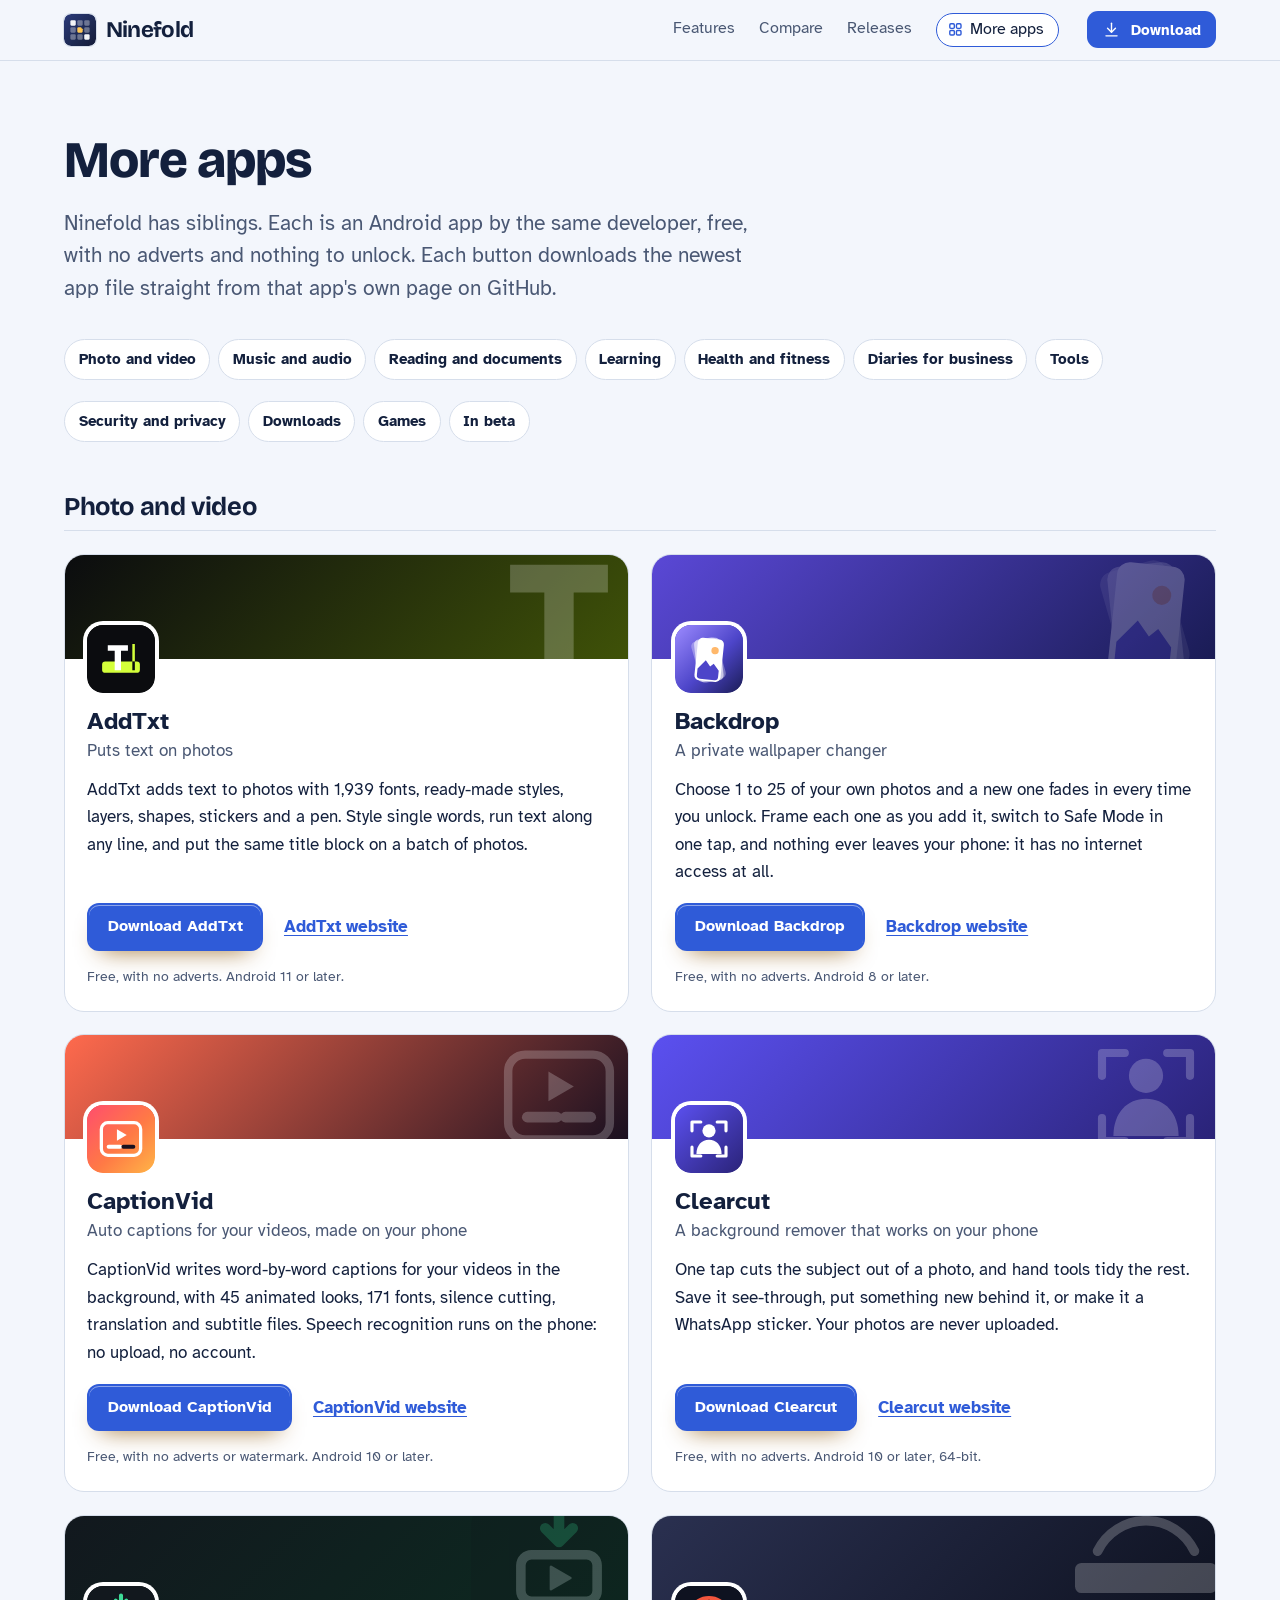
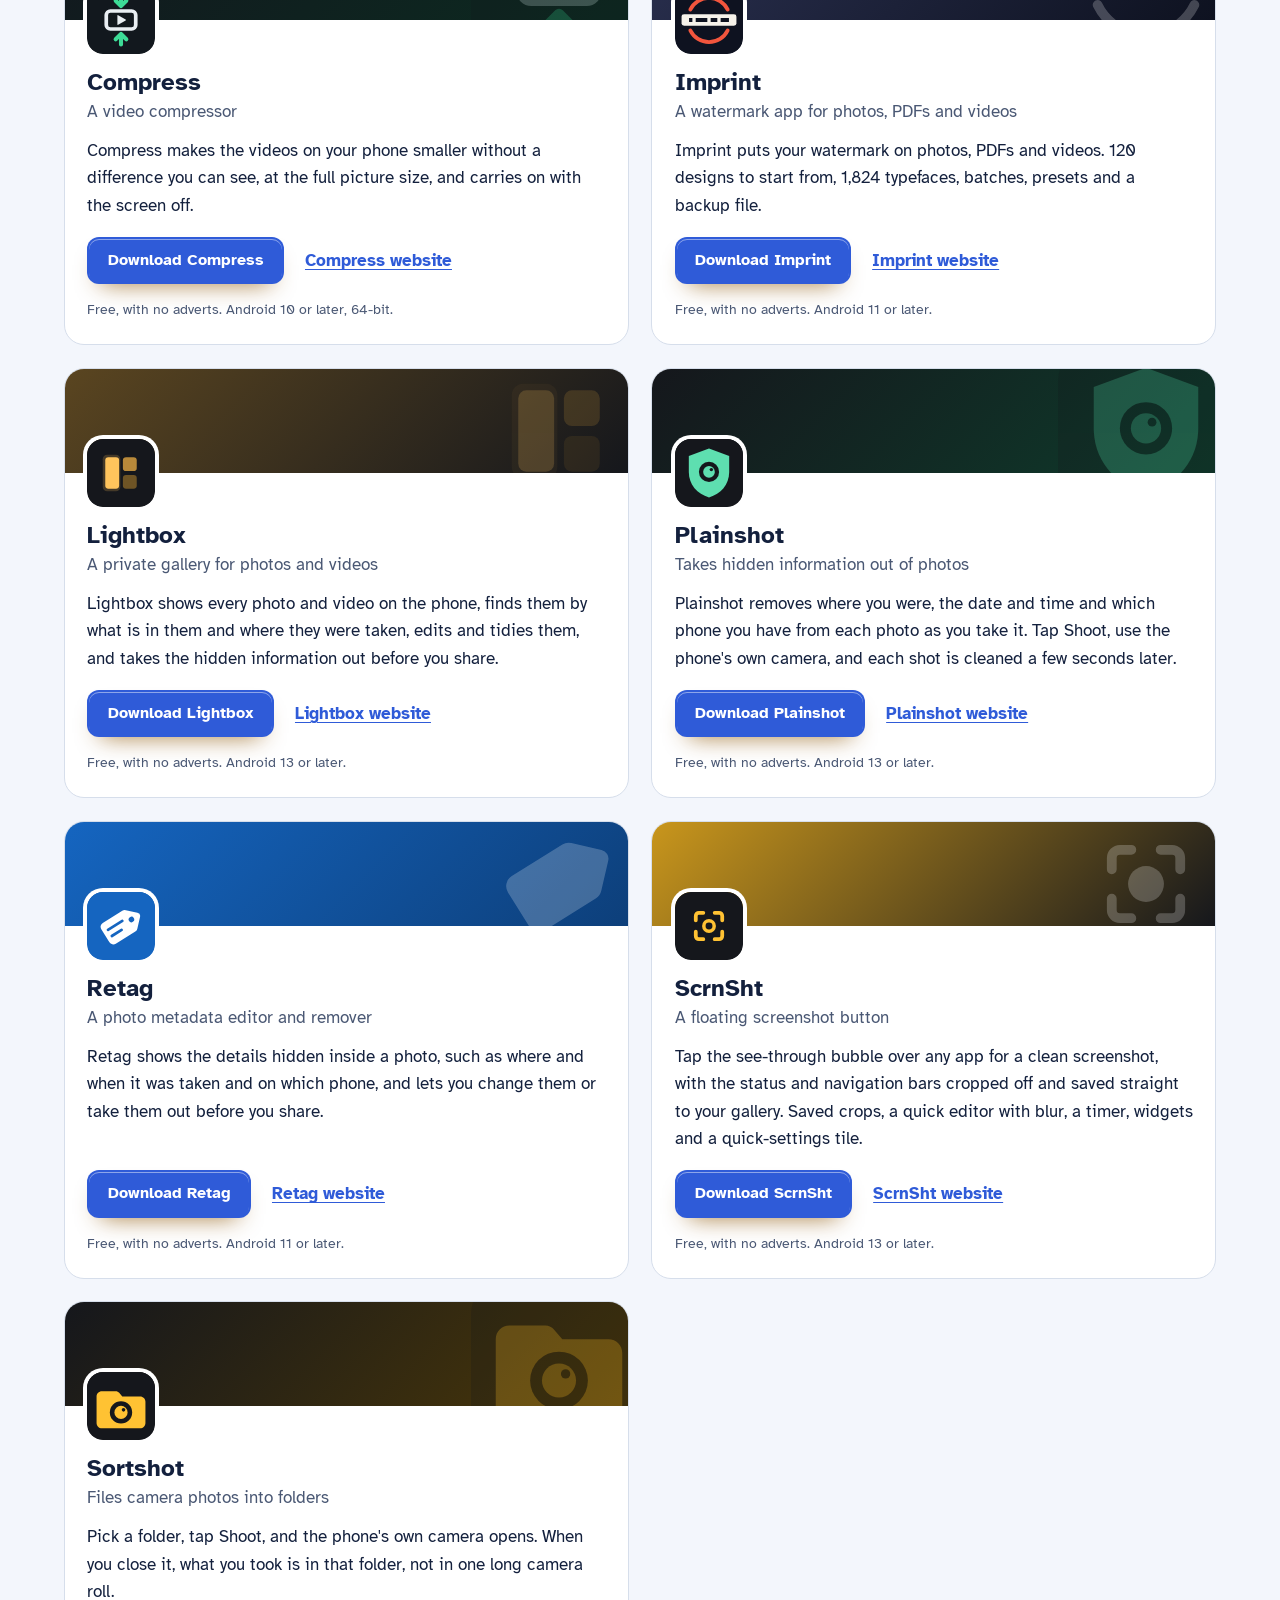
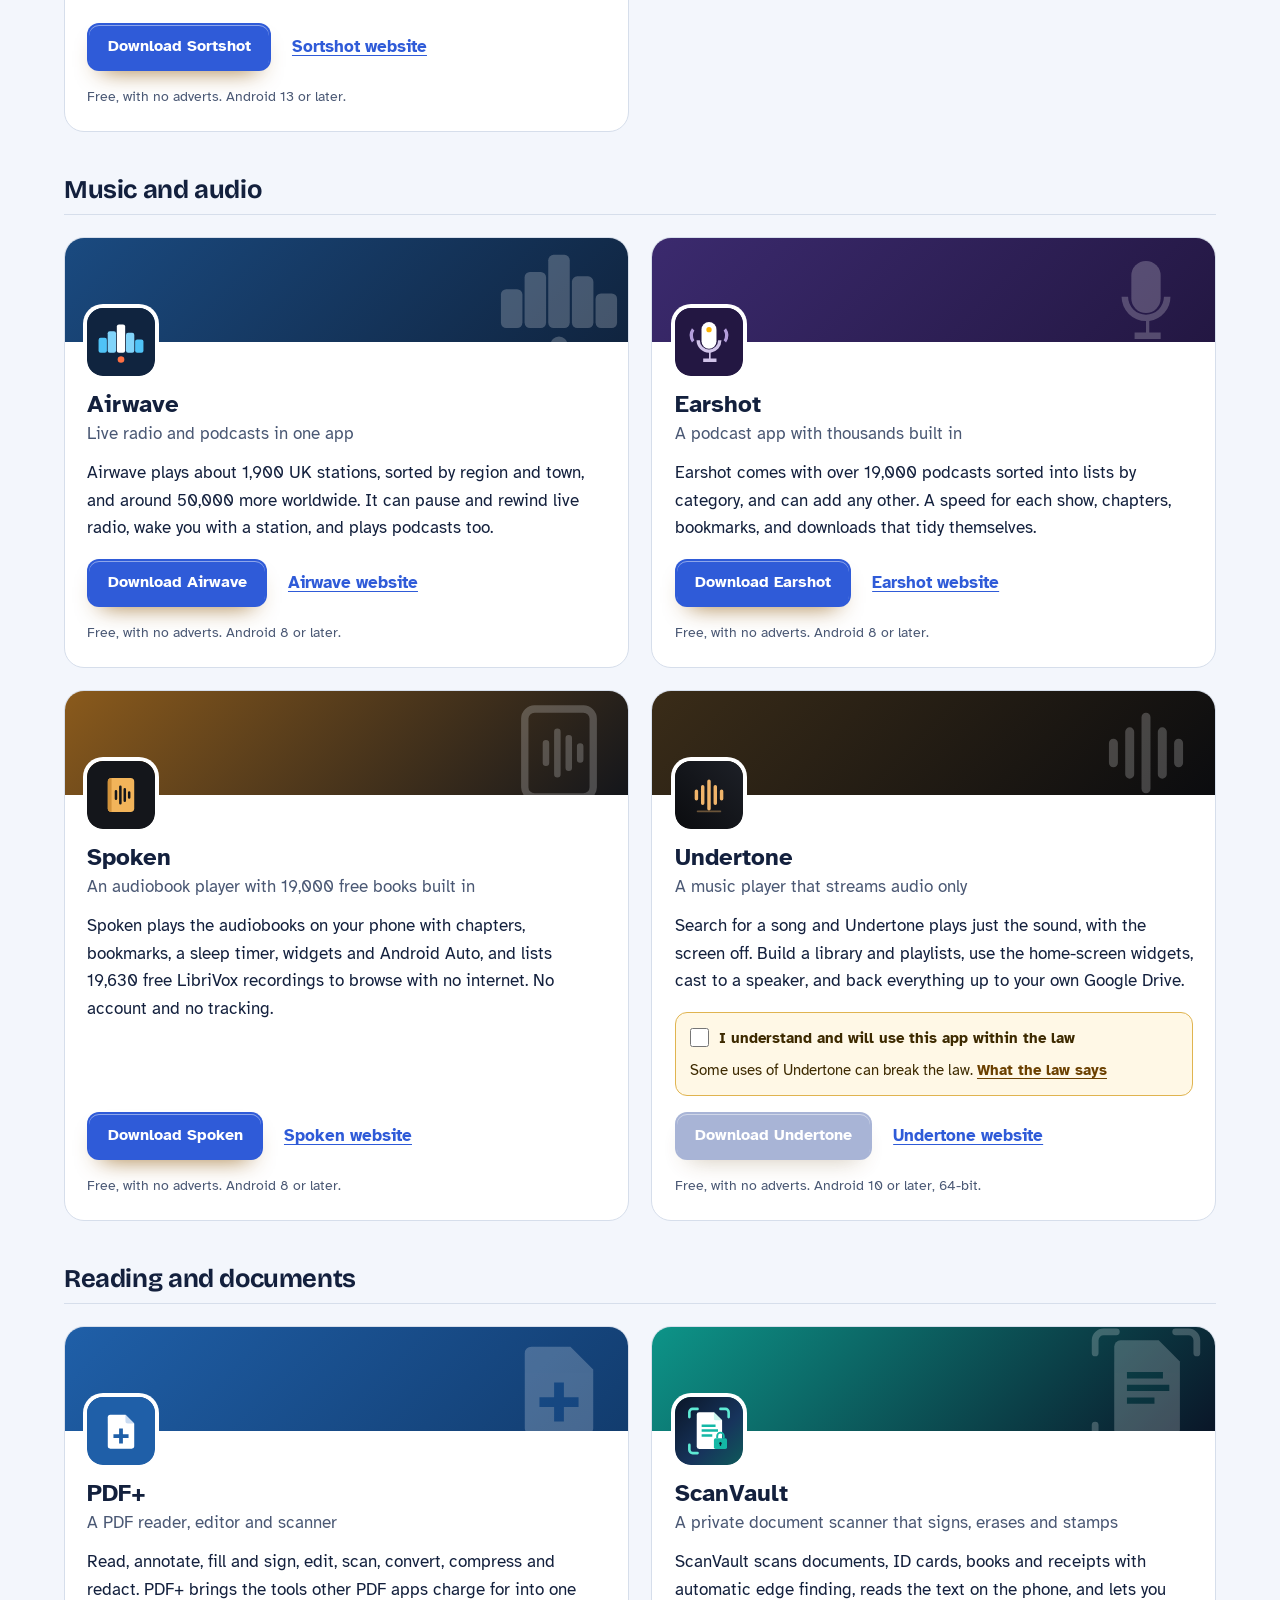
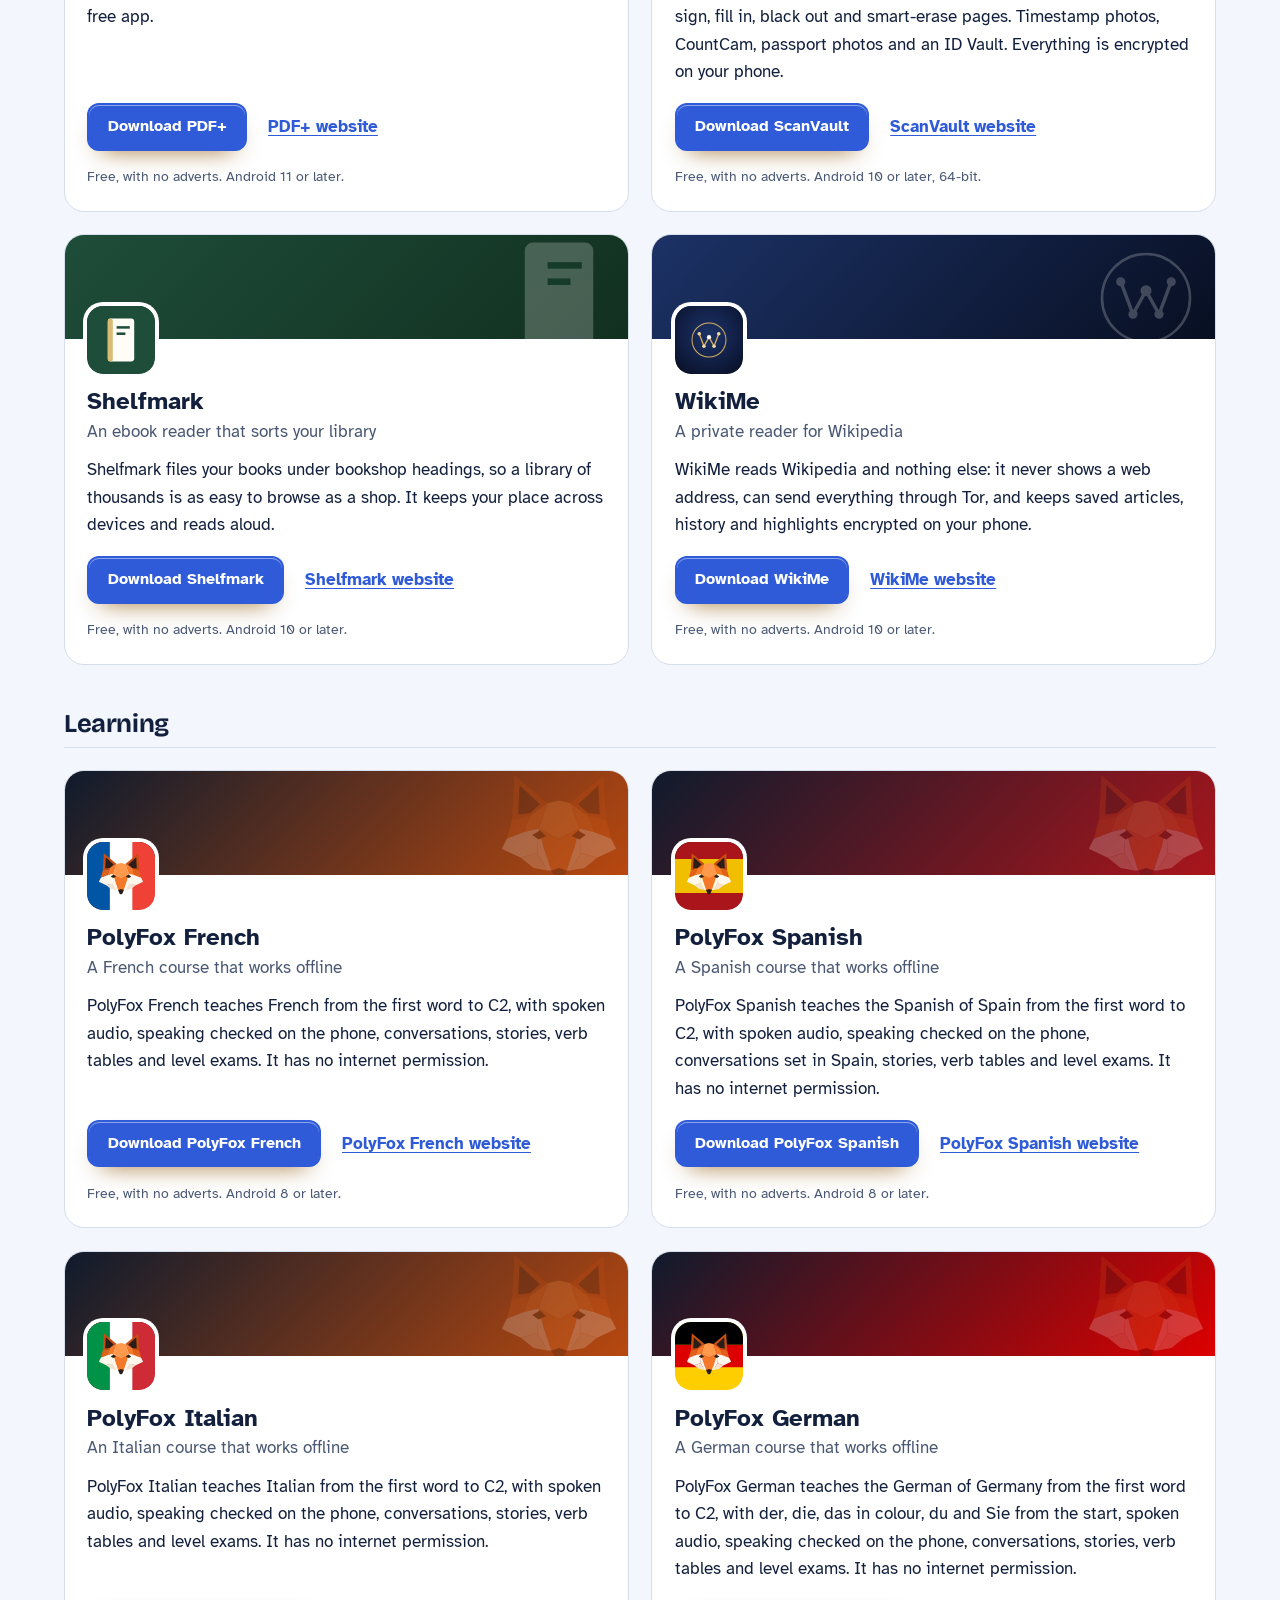
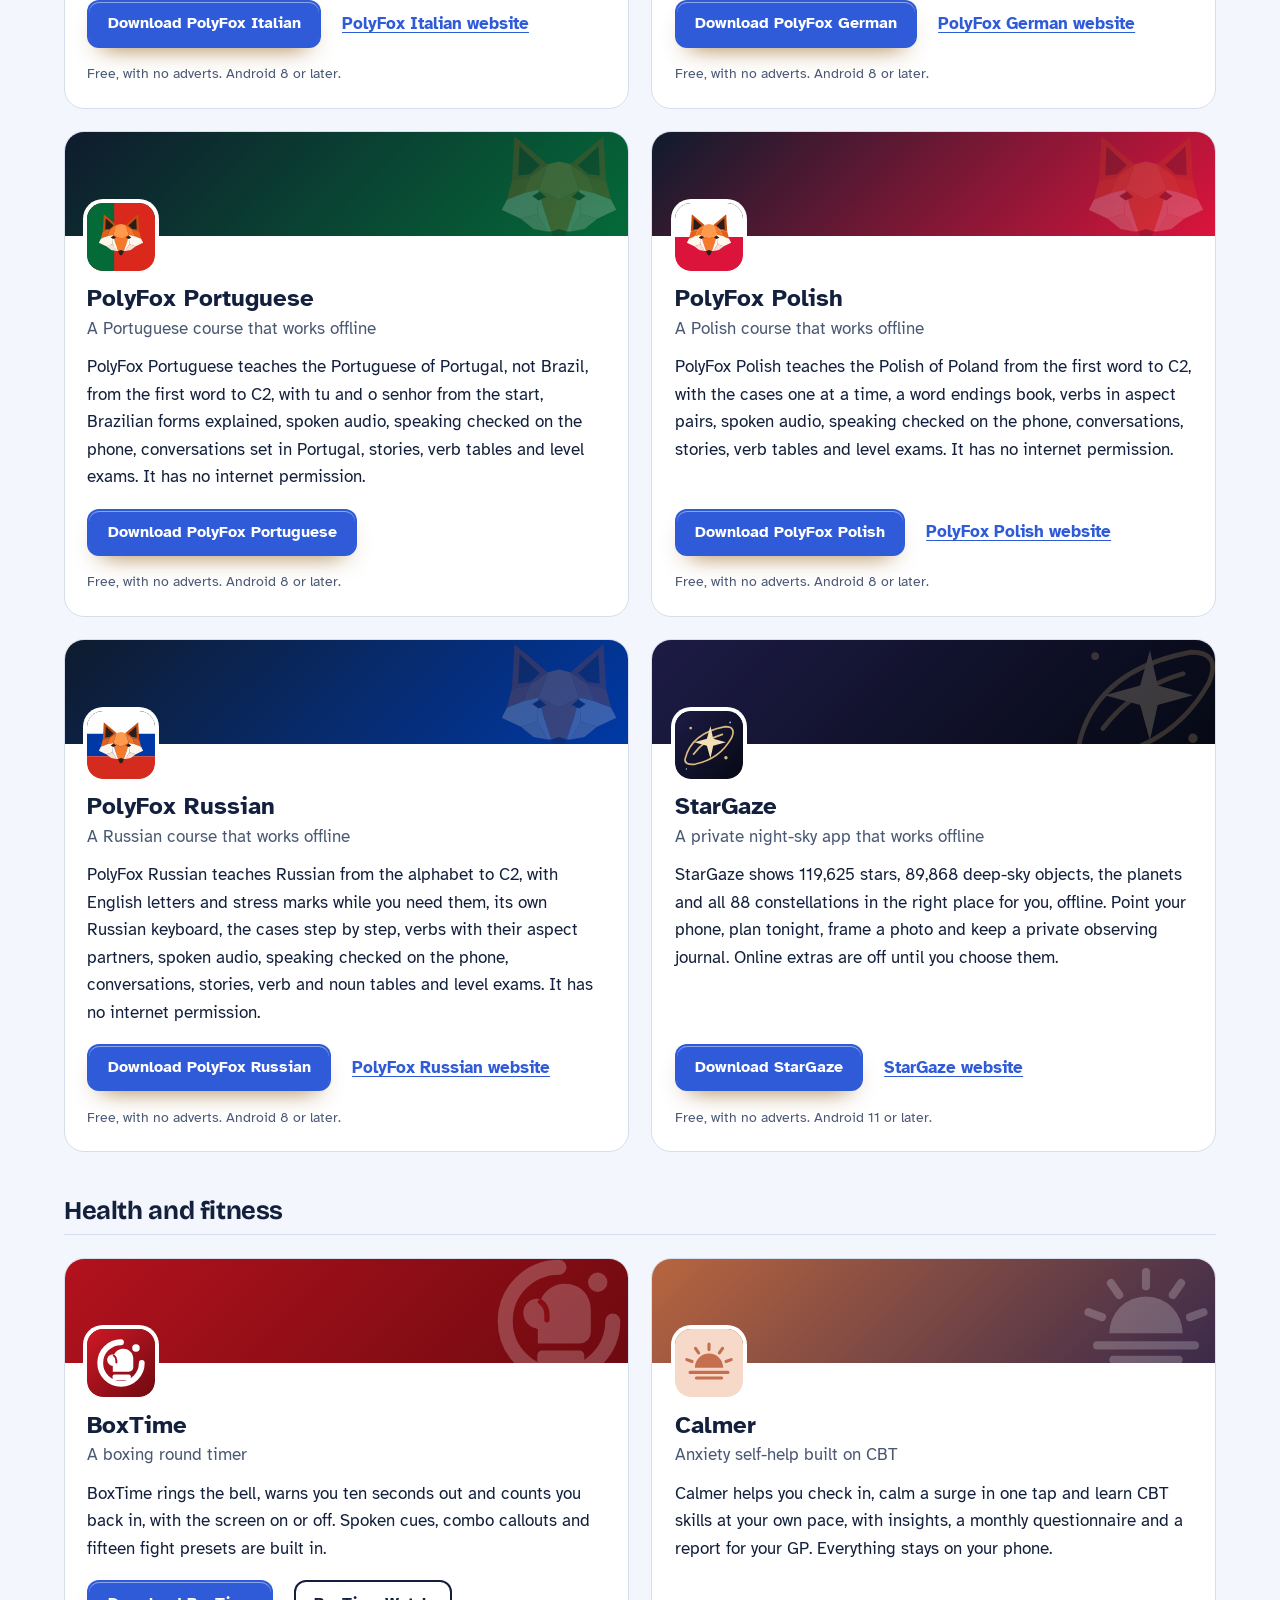
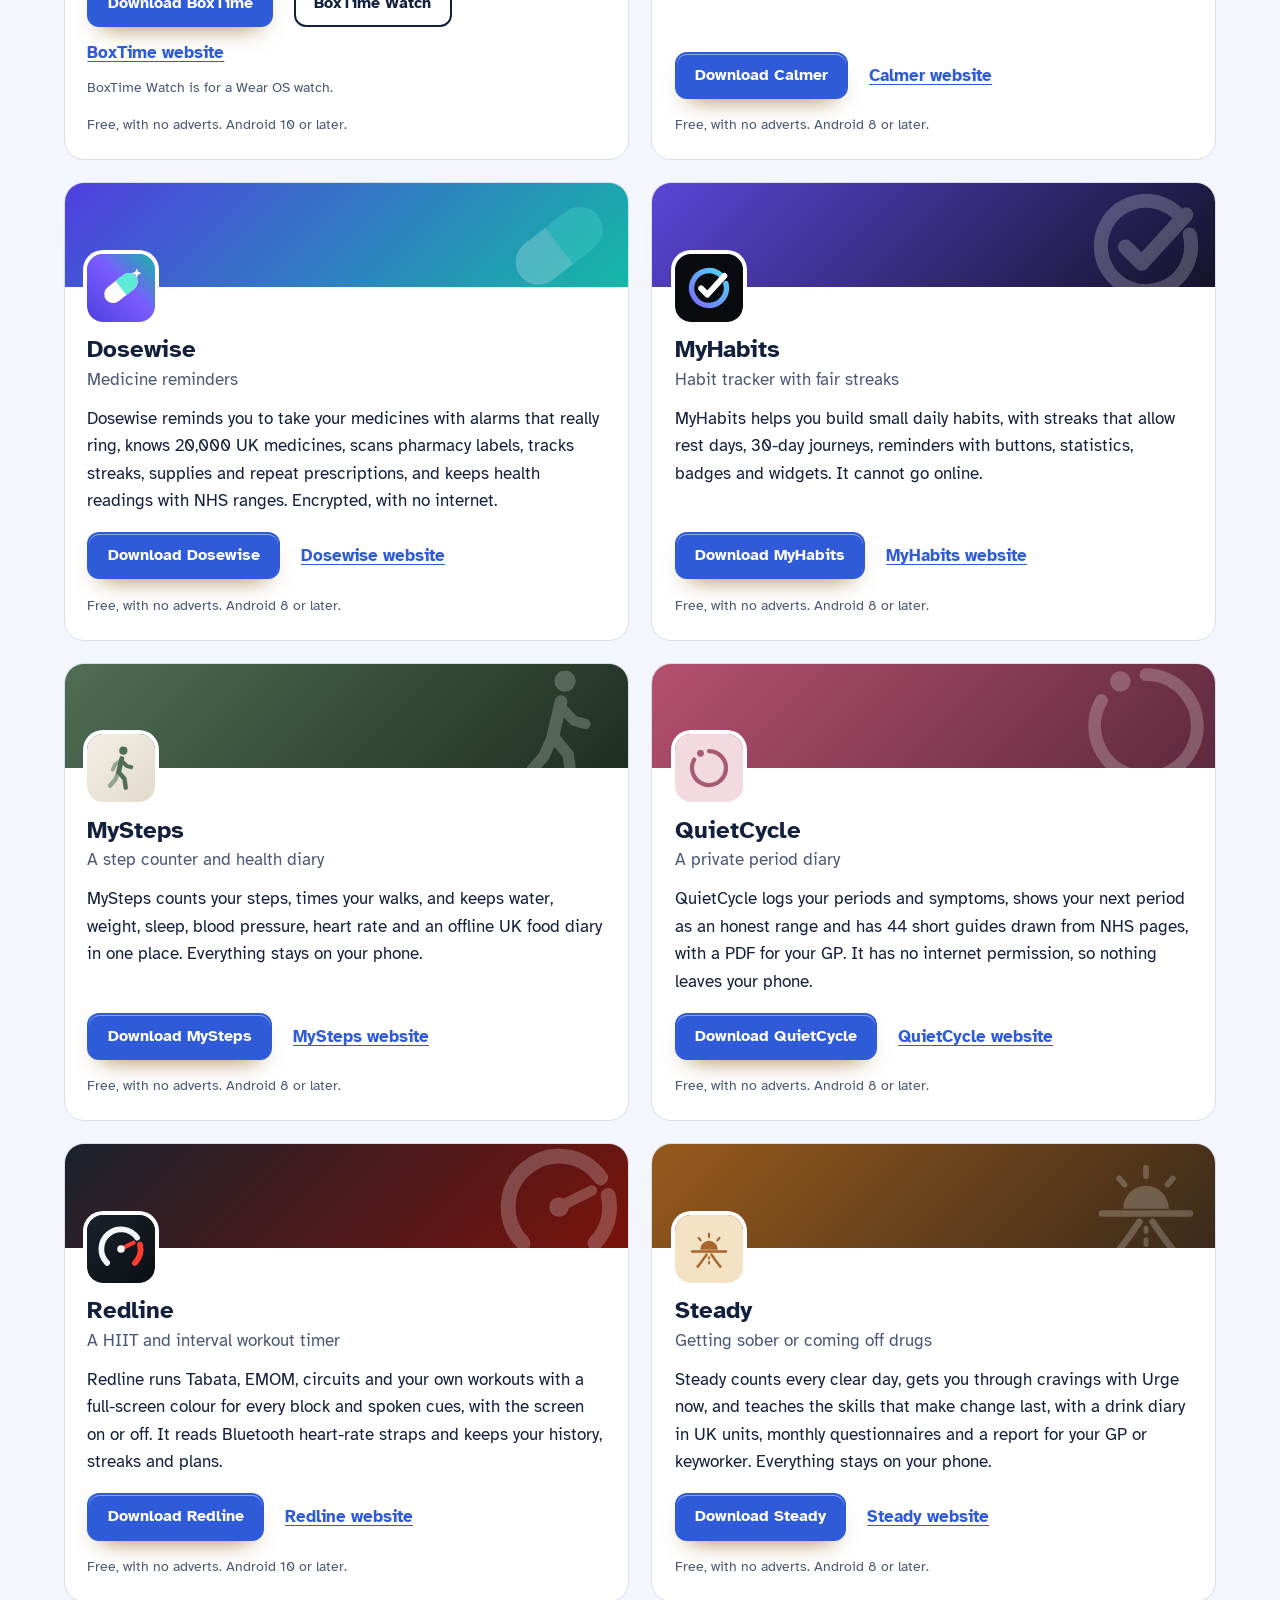
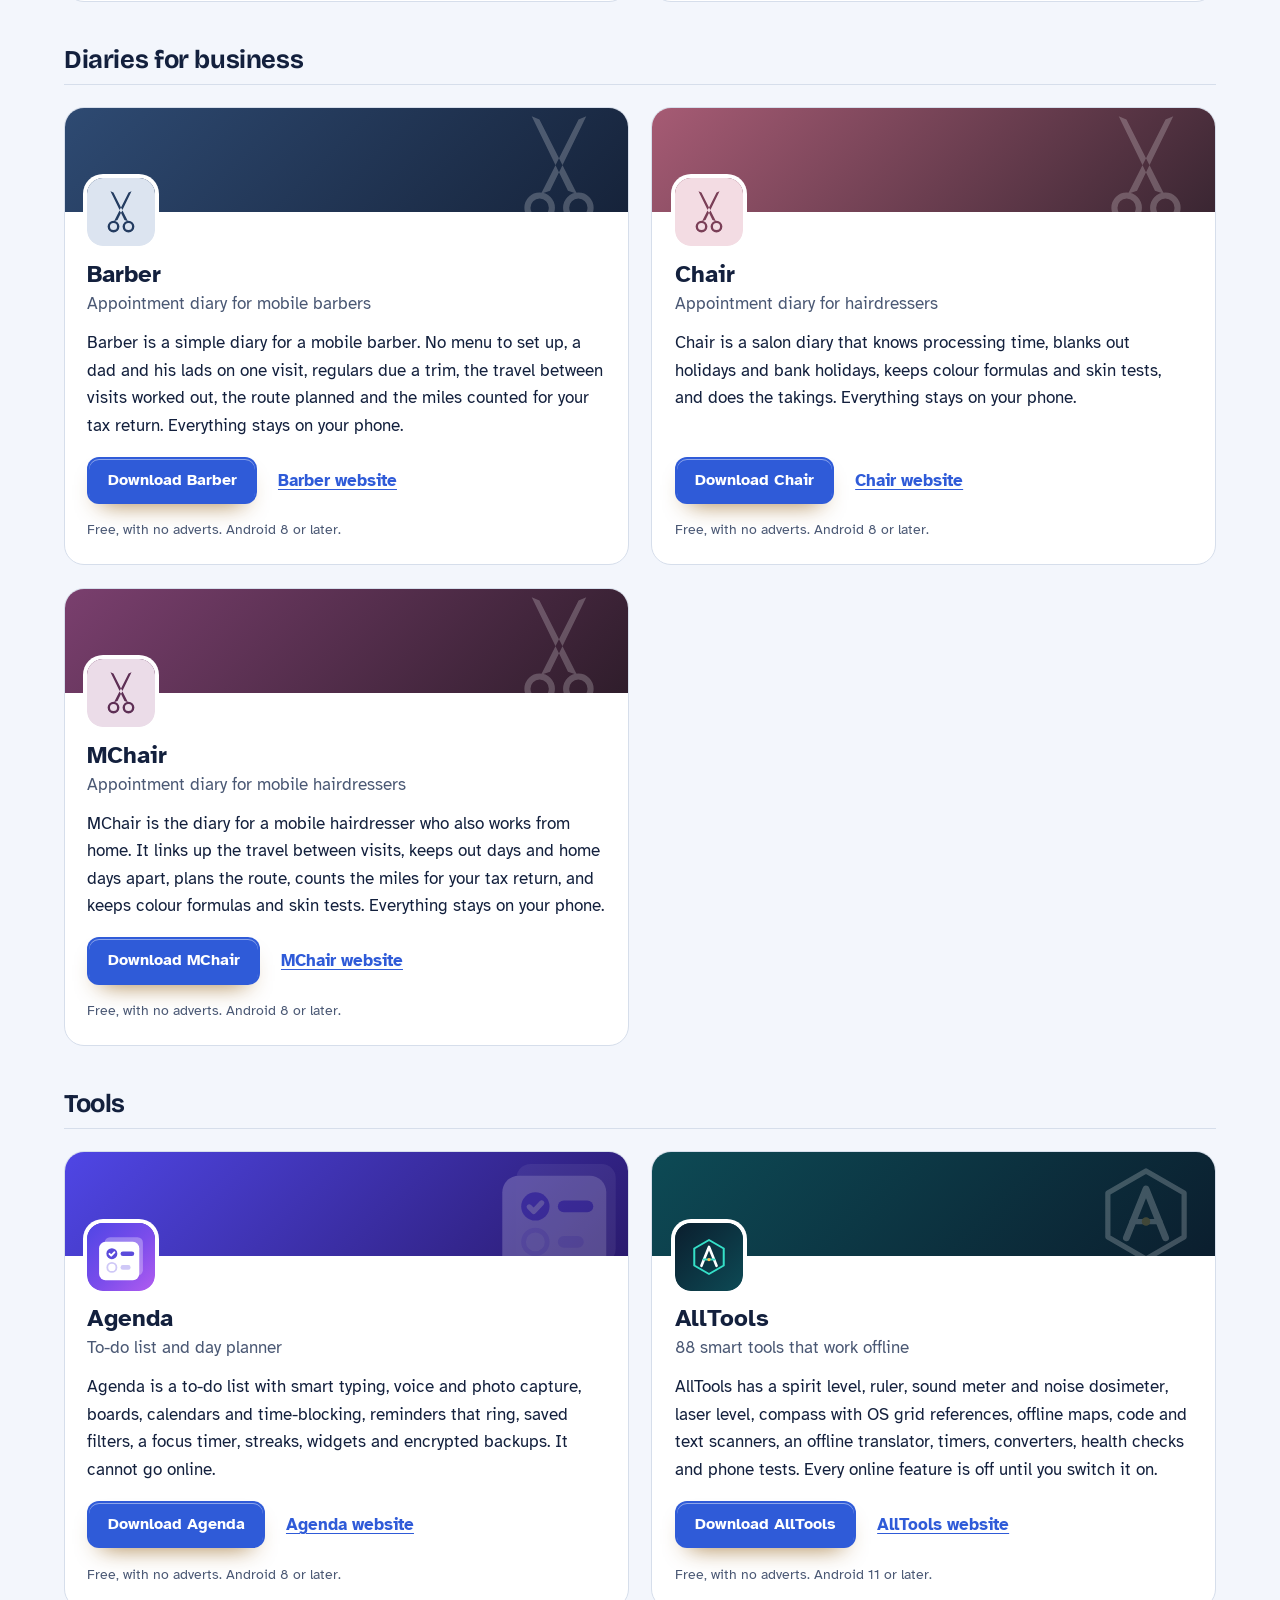
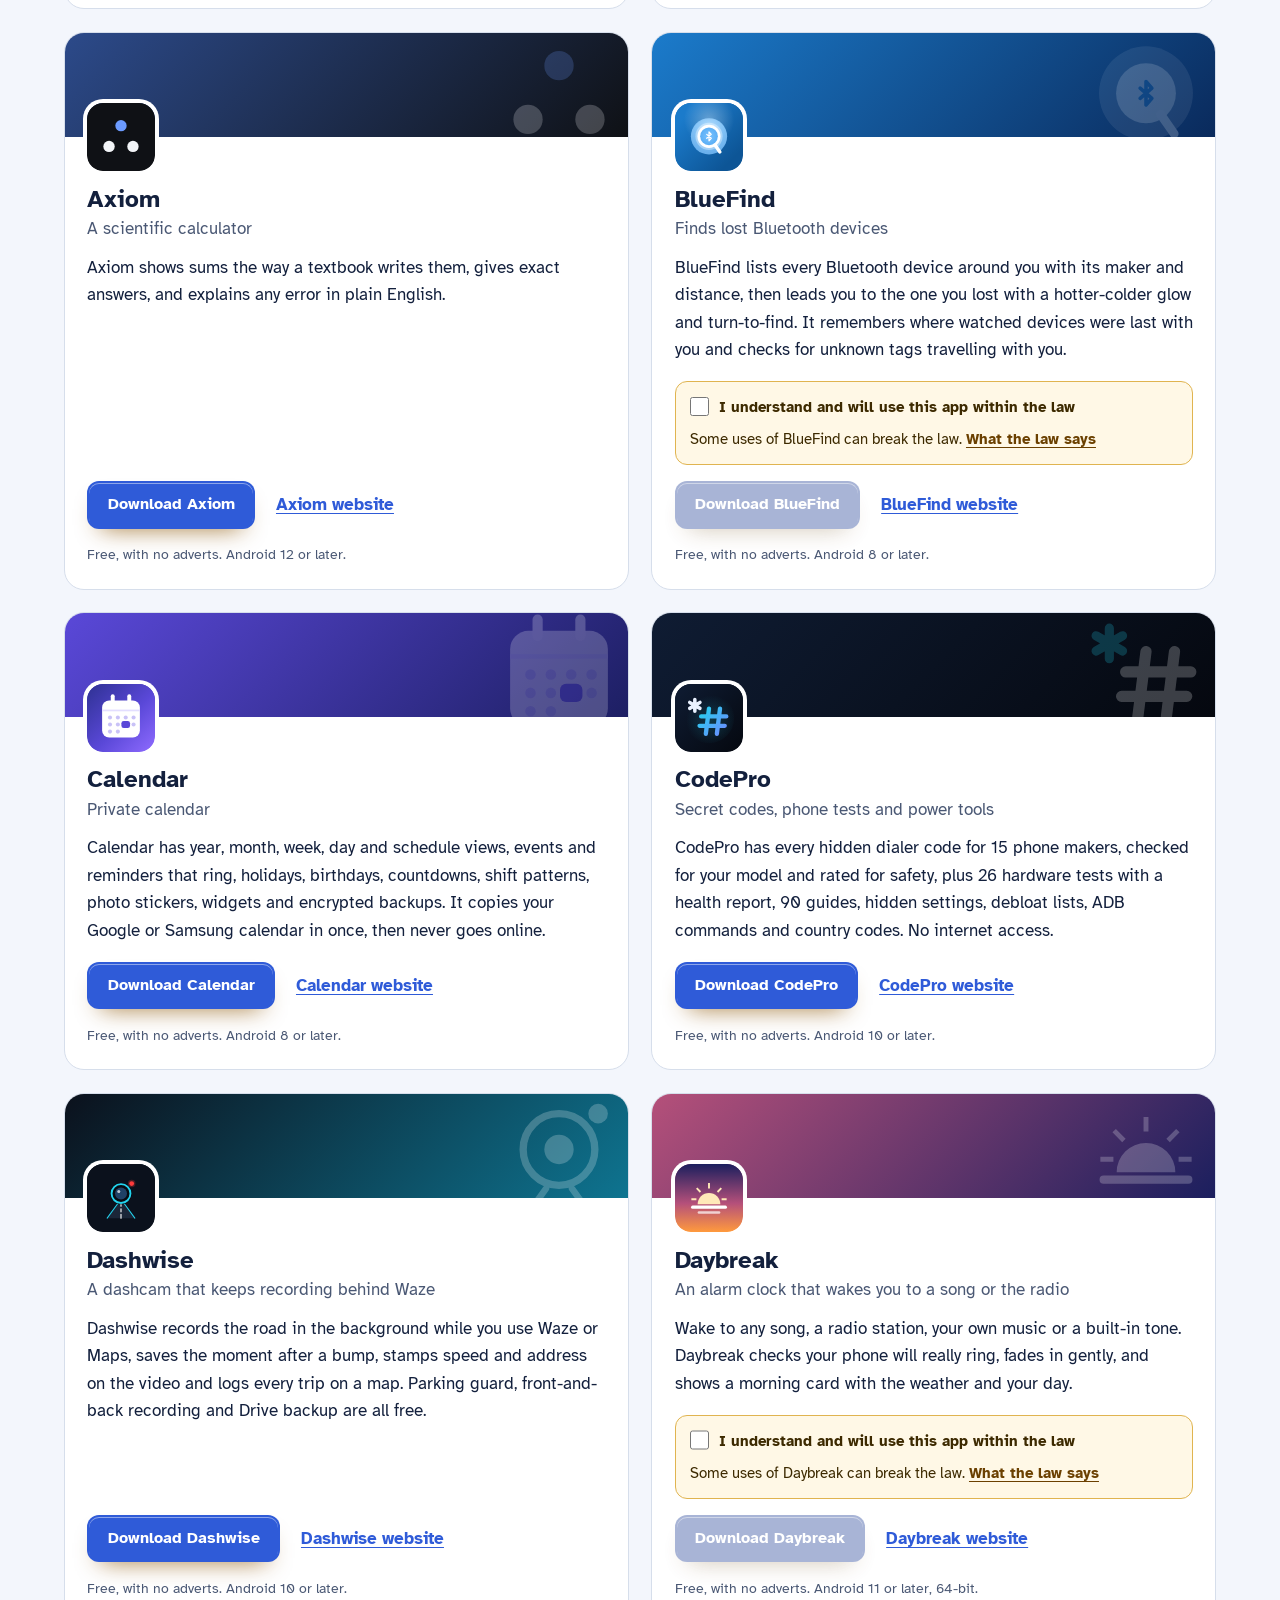
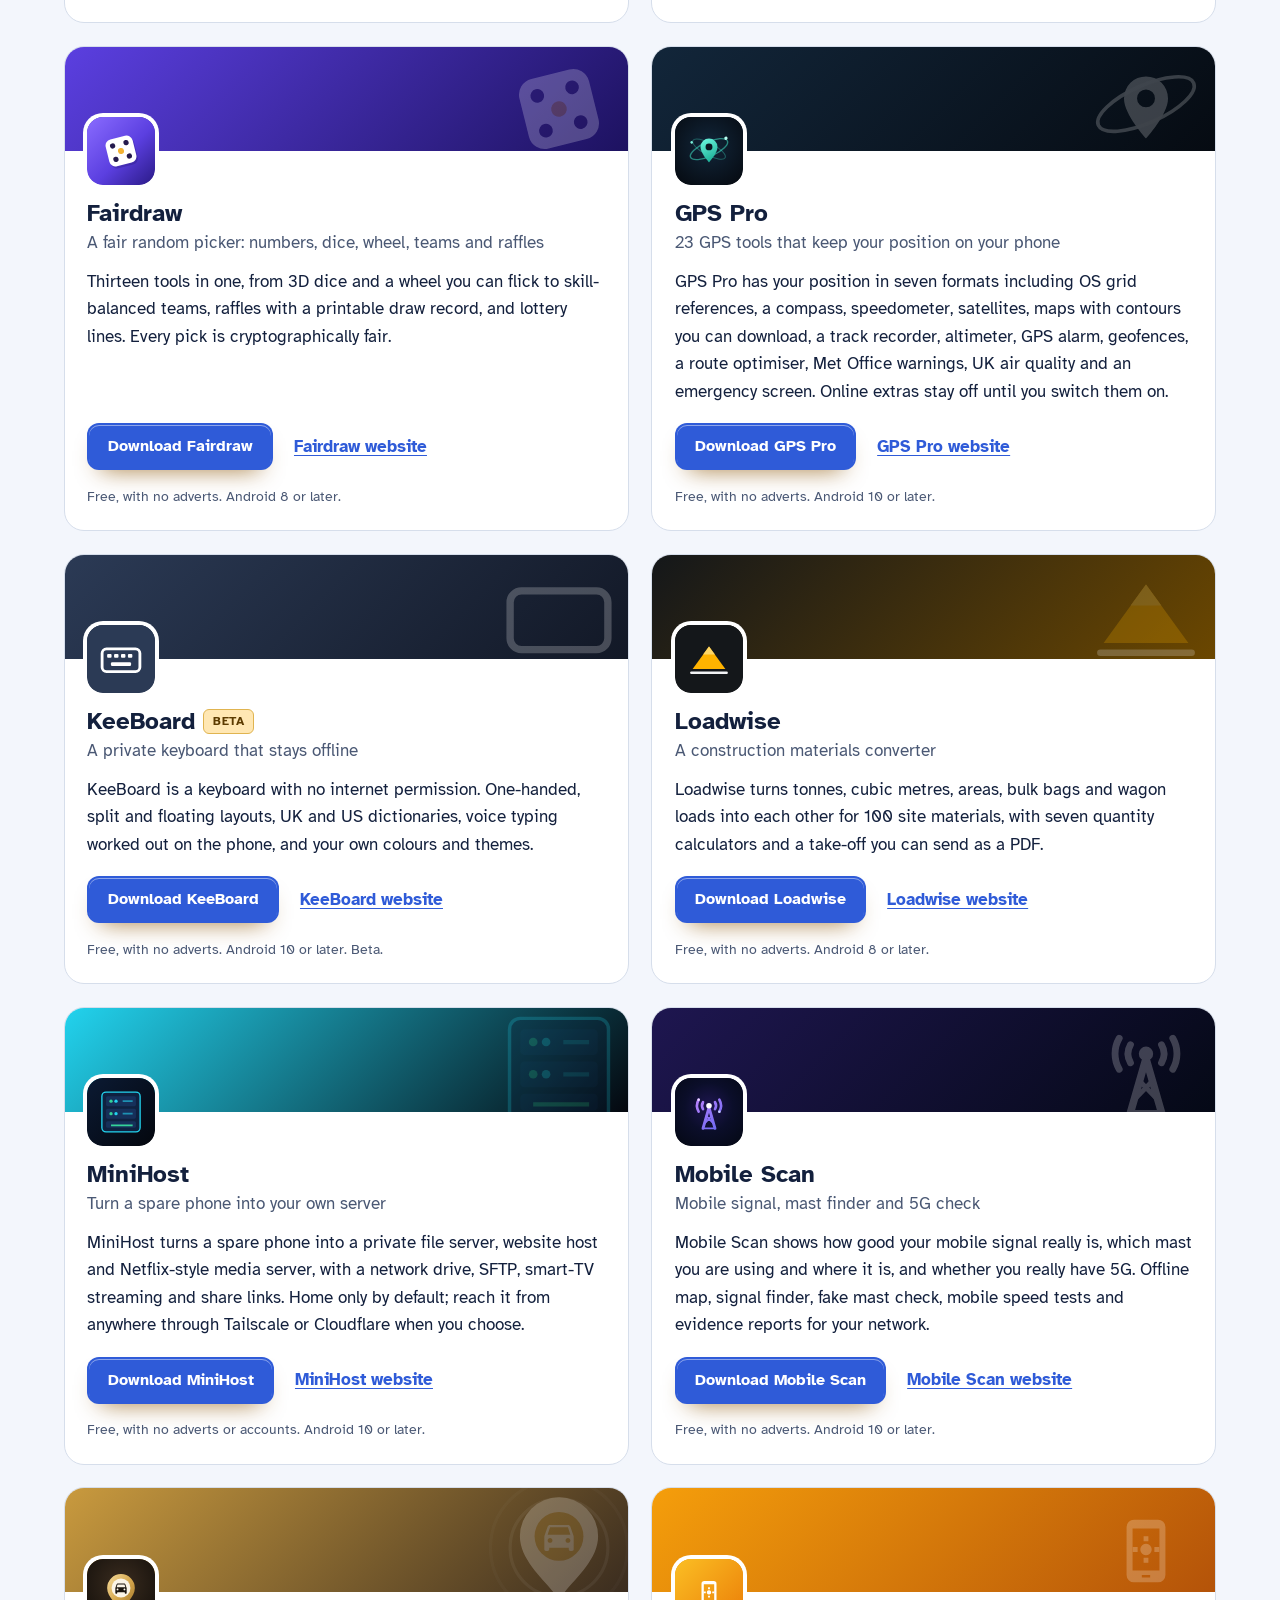
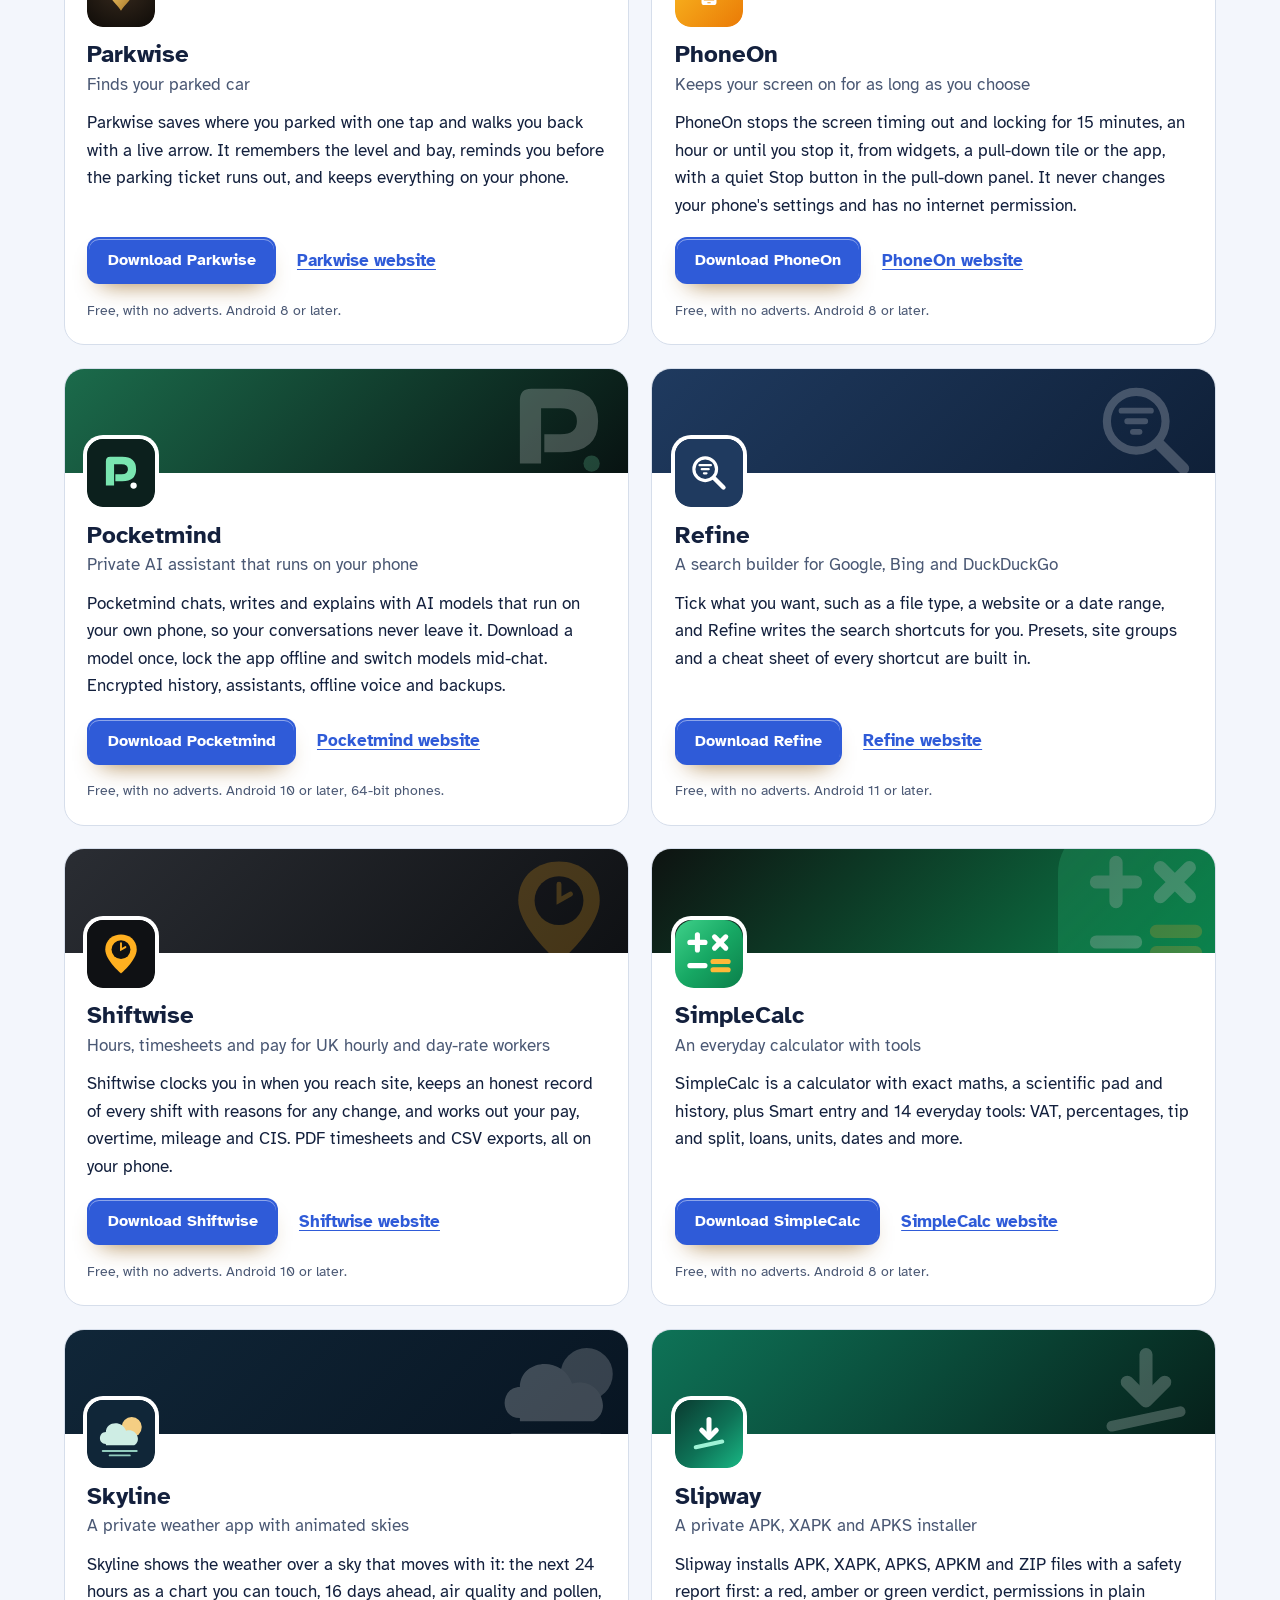
==== commit 7de824d9: "More apps: add AllTools" ====
--- a/more-apps.html
+++ b/more-apps.html
@@ -4,7 +4,7 @@
 <meta charset="utf-8">
 <meta name="viewport" content="width=device-width, initial-scale=1">
 <title>More apps from the maker of Ninefold</title>
-<meta name="description" content="All 93 free Android apps from the maker of Ninefold, in one list by category, each with its download and a link to its website.">
+<meta name="description" content="All 94 free Android apps from the maker of Ninefold, in one list by category, each with its download and a link to its website.">
 <meta name="author" content="Jonathan Jackson">
 <link rel="canonical" href="https://customgpter.github.io/ninefold/more-apps.html">
 <meta name="theme-color" content="#f3f6fc" media="(prefers-color-scheme: light)">
@@ -12,7 +12,7 @@
 <meta property="og:type" content="website">
 <meta property="og:site_name" content="Ninefold">
 <meta property="og:title" content="More apps from the maker of Ninefold">
-<meta property="og:description" content="All 93 free Android apps from the maker of Ninefold, in one list by category, each with its download and a link to its website.">
+<meta property="og:description" content="All 94 free Android apps from the maker of Ninefold, in one list by category, each with its download and a link to its website.">
 <meta property="og:url" content="https://customgpter.github.io/ninefold/more-apps.html">
 <meta property="og:image" content="https://customgpter.github.io/ninefold/assets/og.png">
 <meta property="og:image:width" content="1200">
@@ -85,7 +85,7 @@
 <li class="mapp" style="--b:#7a3f6e;--b2:#2f1d2b"><div class="mapp-cover" aria-hidden="true"><svg viewBox="0 0 108 108"><g transform="translate(54 54) scale(1.25) translate(-54 -52)"><path fill="#fff" fill-rule="evenodd" d="M37 70.5a7.5 7.5 0 1 0 15 0a7.5 7.5 0 1 0-15 0zM40 70.5a4.5 4.5 0 1 0 9 0a4.5 4.5 0 1 0-9 0zM56 70.5a7.5 7.5 0 1 0 15 0a7.5 7.5 0 1 0-15 0zM59 70.5a4.5 4.5 0 1 0 9 0a4.5 4.5 0 1 0-9 0z"/><path fill="#fff" d="M45.2 63.6 49.6 62.2 67.4 25.6 63.6 27.2zM62.8 63.6 58.4 62.2 40.6 25.6 44.4 27.2z"/><circle cx="54" cy="49.8" r="1.8" fill="none"/></g></svg></div><div class="mapp-body"><svg class="mapp-icon" viewBox="0 0 108 108" aria-hidden="true"><rect width="108" height="108" rx="24" fill="#EBDCE8"/><g transform="translate(54 54) scale(1.25) translate(-54 -52)"><path fill="#5E2F55" fill-rule="evenodd" d="M37 70.5a7.5 7.5 0 1 0 15 0a7.5 7.5 0 1 0-15 0zM40 70.5a4.5 4.5 0 1 0 9 0a4.5 4.5 0 1 0-9 0zM56 70.5a7.5 7.5 0 1 0 15 0a7.5 7.5 0 1 0-15 0zM59 70.5a4.5 4.5 0 1 0 9 0a4.5 4.5 0 1 0-9 0z"/><path fill="#5E2F55" d="M45.2 63.6 49.6 62.2 67.4 25.6 63.6 27.2zM62.8 63.6 58.4 62.2 40.6 25.6 44.4 27.2z"/><circle cx="54" cy="49.8" r="1.8" fill="#EBDCE8"/></g></svg><h3>MChair</h3><p class="mapp-kind">Appointment diary for mobile hairdressers</p><p class="mapp-say">MChair is the diary for a mobile hairdresser who also works from home. It links up the travel between visits, keeps out days and home days apart, plans the route, counts the miles for your tax return, and keeps colour formulas and skin tests. Everything stays on your phone.</p><p class="mapp-go"><a class="button" href="https://github.com/CustomGPTer/mchair/releases/latest/download/MChair.apk">Download MChair</a><a class="mapp-site" href="https://customgpter.github.io/mchair/">MChair website</a></p><p class="mapp-needs">Free, with no adverts. Android 8 or later.</p></div></li></ul></div>
 <div class="mapps-group" role="group" aria-labelledby="apps-tools"><h2 class="mapps-cat" id="apps-tools">Tools</h2>
 <ul class="mapps"><li class="mapp" style="--b:#4f46e5;--b2:#2a1a6e"><div class="mapp-cover" aria-hidden="true"><svg viewBox="0 0 108 108"><g transform="translate(54 56) scale(1.45) translate(-52 -56)"><rect x="34" y="33" width="42" height="42" rx="6" fill="#fff" fill-opacity=".3"/><rect x="28" y="38" width="44" height="42" rx="7" fill="#fff" fill-opacity=".95"/><circle cx="42" cy="51" r="6" fill="#5b4bdb"/><path d="M39.4 51.2l1.9 1.9 3.4-3.6" stroke="#fff" stroke-width="2.2" fill="none" stroke-linecap="round" stroke-linejoin="round"/><rect x="51.5" y="48.5" width="15" height="5" rx="2.5" fill="#5b4bdb"/><circle cx="42" cy="66" r="5" fill="none" stroke="#cfc8f7" stroke-width="2"/><rect x="51.5" y="63.5" width="11" height="5" rx="2.5" fill="#cfc8f7"/></g></svg></div><div class="mapp-body"><svg class="mapp-icon" viewBox="0 0 108 108" aria-hidden="true"><defs><linearGradient id="i-agenda-agi" x1="0" y1="0" x2="1" y2="1"><stop offset="0" stop-color="#4f46e5"/><stop offset=".55" stop-color="#7c4deb"/><stop offset="1" stop-color="#b15cf0"/></linearGradient></defs><rect width="108" height="108" rx="24" fill="url(#i-agenda-agi)"/><g transform="translate(54 56) scale(1.45) translate(-52 -56)"><rect x="34" y="33" width="42" height="42" rx="6" fill="#fff" fill-opacity=".3"/><rect x="28" y="38" width="44" height="42" rx="7" fill="#fff"/><circle cx="42" cy="51" r="6" fill="#5b4bdb"/><path d="M39.4 51.2l1.9 1.9 3.4-3.6" stroke="#fff" stroke-width="2.2" fill="none" stroke-linecap="round" stroke-linejoin="round"/><rect x="51.5" y="48.5" width="15" height="5" rx="2.5" fill="#5b4bdb"/><circle cx="42" cy="66" r="5" fill="none" stroke="#cfc8f7" stroke-width="2"/><rect x="51.5" y="63.5" width="11" height="5" rx="2.5" fill="#cfc8f7"/></g></svg><h3>Agenda</h3><p class="mapp-kind">To-do list and day planner</p><p class="mapp-say">Agenda is a to-do list with smart typing, voice and photo capture, boards, calendars and time-blocking, reminders that ring, saved filters, a focus timer, streaks, widgets and encrypted backups. It cannot go online.</p><p class="mapp-go"><a class="button" href="https://github.com/CustomGPTer/agenda/releases/latest/download/Agenda.apk">Download Agenda</a><a class="mapp-site" href="https://customgpter.github.io/agenda/">Agenda website</a></p><p class="mapp-needs">Free, with no adverts. Android 8 or later.</p></div></li>
-<li class="mapp" style="--b:#2c4a8a;--b2:#0f1115"><div class="mapp-cover" aria-hidden="true"><svg viewBox="0 0 108 108"><circle cx="54" cy="36" r="9" fill="#6c9bff"/><circle cx="35" cy="69" r="9" fill="#f3f5f8"/><circle cx="73" cy="69" r="9" fill="#f3f5f8"/></svg></div><div class="mapp-body"><svg class="mapp-icon" viewBox="0 0 108 108" aria-hidden="true"><rect width="108" height="108" rx="24" fill="#0f1115"/><circle cx="54" cy="36" r="9" fill="#6c9bff"/><circle cx="35" cy="69" r="9" fill="#f3f5f8"/><circle cx="73" cy="69" r="9" fill="#f3f5f8"/></svg><h3>Axiom</h3><p class="mapp-kind">A scientific calculator</p><p class="mapp-say">Axiom shows sums the way a textbook writes them, gives exact answers, and explains any error in plain English.</p><p class="mapp-go"><a class="button" href="https://github.com/CustomGPTer/axiom/releases/latest/download/Axiom.apk">Download Axiom</a><a class="mapp-site" href="https://customgpter.github.io/axiom/">Axiom website</a></p><p class="mapp-needs">Free, with no adverts. Android 12 or later.</p></div></li>
+<li class="mapp" style="--b:#0d4a55;--b2:#0b1e2e"><div class="mapp-cover" aria-hidden="true"><svg viewBox="0 0 108 108"><path d="M54 27L77.4 40.5L77.4 67.5L54 81L30.6 67.5L30.6 40.5Z" stroke="#fff" stroke-width="3.2" stroke-linejoin="round" fill="none"/><path d="M42 68L54 38L66 68" stroke="#fff" stroke-width="4.2" stroke-linecap="round" stroke-linejoin="round" fill="none"/><path d="M45.5 58L62.5 58" stroke="#fff" stroke-width="3.2" stroke-linecap="round"/><circle cx="54" cy="58" r="2.6" fill="#ffc24b"/></svg></div><div class="mapp-body"><svg class="mapp-icon" viewBox="0 0 108 108" aria-hidden="true"><defs><linearGradient id="i-alltools-atbg" x1="0" y1="0" x2="1" y2="1"><stop offset="0" stop-color="#0b1e2e"/><stop offset="1" stop-color="#0d4a55"/></linearGradient></defs><rect width="108" height="108" rx="24" fill="url(#i-alltools-atbg)"/><path d="M54 27L77.4 40.5L77.4 67.5L54 81L30.6 67.5L30.6 40.5Z" stroke="#35e0c8" stroke-width="3.2" stroke-linejoin="round" fill="none"/><path d="M42 68L54 38L66 68" stroke="#fff" stroke-width="4.2" stroke-linecap="round" stroke-linejoin="round" fill="none"/><path d="M45.5 58L62.5 58" stroke="#35e0c8" stroke-width="3.2" stroke-linecap="round"/><circle cx="54" cy="58" r="2.6" fill="#ffc24b"/></svg><h3>AllTools</h3><p class="mapp-kind">88 smart tools that work offline</p><p class="mapp-say">AllTools has a spirit level, ruler, sound meter and noise dosimeter, laser level, compass with OS grid references, offline maps, code and text scanners, an offline translator, timers, converters, health checks and phone tests. Every online feature is off until you switch it on.</p><p class="mapp-go"><a class="button" href="https://github.com/CustomGPTer/alltools/releases/latest/download/AllTools.apk">Download AllTools</a><a class="mapp-site" href="https://customgpter.github.io/alltools/">AllTools website</a></p><p class="mapp-needs">Free, with no adverts. Android 11 or later.</p></div></li><li class="mapp" style="--b:#2c4a8a;--b2:#0f1115"><div class="mapp-cover" aria-hidden="true"><svg viewBox="0 0 108 108"><circle cx="54" cy="36" r="9" fill="#6c9bff"/><circle cx="35" cy="69" r="9" fill="#f3f5f8"/><circle cx="73" cy="69" r="9" fill="#f3f5f8"/></svg></div><div class="mapp-body"><svg class="mapp-icon" viewBox="0 0 108 108" aria-hidden="true"><rect width="108" height="108" rx="24" fill="#0f1115"/><circle cx="54" cy="36" r="9" fill="#6c9bff"/><circle cx="35" cy="69" r="9" fill="#f3f5f8"/><circle cx="73" cy="69" r="9" fill="#f3f5f8"/></svg><h3>Axiom</h3><p class="mapp-kind">A scientific calculator</p><p class="mapp-say">Axiom shows sums the way a textbook writes them, gives exact answers, and explains any error in plain English.</p><p class="mapp-go"><a class="button" href="https://github.com/CustomGPTer/axiom/releases/latest/download/Axiom.apk">Download Axiom</a><a class="mapp-site" href="https://customgpter.github.io/axiom/">Axiom website</a></p><p class="mapp-needs">Free, with no adverts. Android 12 or later.</p></div></li>
 <li class="mapp is-gated" style="--b:#1b7bcb;--b2:#0a2a5c"><div class="mapp-cover" aria-hidden="true"><svg viewBox="0 0 108 108"><circle cx="54" cy="52.92" r="28.8" fill="#fff" fill-opacity=".35"/><path d="M63 65.88L71.28 77.76" stroke="#fff" stroke-width="5.4" stroke-linecap="round"/><circle cx="54" cy="52.92" r="18.36" fill="#fff" fill-opacity=".95"/><path d="M50.4 49.75L57.6 56.09L54 60.12L54 45.72L57.6 49.75L50.4 56.09" fill="none" stroke="#1B7BCB" stroke-width="2.2" stroke-linecap="round" stroke-linejoin="round"/></svg></div><div class="mapp-body"><svg class="mapp-icon" viewBox="0 0 108 108" aria-hidden="true"><defs><linearGradient id="i-bluefind-bfa" gradientUnits="userSpaceOnUse" x1="18" y1="18" x2="90" y2="90"><stop offset="0" stop-color="#1B7BCB"/><stop offset="1" stop-color="#0D5596"/></linearGradient><radialGradient id="i-bluefind-bfb" gradientUnits="userSpaceOnUse" cx="54" cy="26" r="40"><stop offset="0" stop-color="#fff" stop-opacity=".33"/><stop offset="1" stop-color="#fff" stop-opacity="0"/></radialGradient><radialGradient id="i-bluefind-bfc" gradientUnits="userSpaceOnUse" cx="54" cy="39.6" r="39.6"><stop offset="0" stop-color="#B7E0FF"/><stop offset=".6" stop-color="#7FC0F5"/><stop offset="1" stop-color="#6AB0EC"/></radialGradient><radialGradient id="i-bluefind-bfd" gradientUnits="userSpaceOnUse" cx="54" cy="52.92" r="14.4"><stop offset="0" stop-color="#79C3FF"/><stop offset="1" stop-color="#5AAEF5"/></radialGradient></defs><rect width="108" height="108" rx="24" fill="url(#i-bluefind-bfa)"/><rect width="108" height="108" rx="24" fill="url(#i-bluefind-bfb)"/><circle cx="54" cy="52.92" r="28.8" fill="url(#i-bluefind-bfc)"/><circle cx="54" cy="52.92" r="21.6" fill="#fff" fill-opacity=".35"/><path d="M63 65.88L71.28 77.76" stroke="#fff" stroke-width="5.4" stroke-linecap="round"/><circle cx="54" cy="52.92" r="18.36" fill="#fff"/><circle cx="54" cy="52.92" r="14.04" fill="url(#i-bluefind-bfd)"/><path d="M50.4 49.75L57.6 56.09L54 60.12L54 45.72L57.6 49.75L50.4 56.09" fill="none" stroke="#fff" stroke-width="1.87" stroke-linecap="round" stroke-linejoin="round"/></svg><h3>BlueFind</h3><p class="mapp-kind">Finds lost Bluetooth devices</p><p class="mapp-say">BlueFind lists every Bluetooth device around you with its maker and distance, then leads you to the one you lost with a hotter-colder glow and turn-to-find. It remembers where watched devices were last with you and checks for unknown tags travelling with you.</p><div class="mapp-law" data-gate><label><input type="checkbox"> I understand and will use this app within the law</label><p>Some uses of BlueFind can break the law. <a href="https://customgpter.github.io/bluefind/terms.html#law">What the law says</a></p><noscript><p>Turn on JavaScript to download, or use the <a href="https://customgpter.github.io/bluefind/">BlueFind website</a>.</p></noscript></div><p class="mapp-go"><a class="button" data-href="https://github.com/CustomGPTer/bluefind/releases/latest/download/BlueFind.apk" aria-disabled="true" role="link" tabindex="-1">Download BlueFind</a><a class="mapp-site" href="https://customgpter.github.io/bluefind/">BlueFind website</a></p><p class="mapp-needs">Free, with no adverts. Android 8 or later.</p></div></li>
 <li class="mapp" style="--b:#5a48d8;--b2:#1d1f63"><div class="mapp-cover" aria-hidden="true"><svg viewBox="0 0 108 108"><g transform="translate(54 55) scale(1.25) translate(-54 -55)"><path d="M39,32 h30 a9,9 0 0 1 9,9 v29 a9,9 0 0 1 -9,9 h-30 a9,9 0 0 1 -9,-9 v-29 a9,9 0 0 1 9,-9 z" fill="#fff" fill-opacity=".95"/><rect x="41" y="24" width="5" height="13" rx="2.5" fill="#fff"/><rect x="62" y="24" width="5" height="13" rx="2.5" fill="#fff"/><rect x="30" y="43.5" width="48" height="2.2" fill="#e3deff"/><g fill="#c9c2f7"><circle cx="40" cy="53.5" r="2.6"/><circle cx="50" cy="53.5" r="2.6"/><circle cx="60" cy="53.5" r="2.6"/><circle cx="70" cy="53.5" r="2.6"/><circle cx="40" cy="62.5" r="2.6"/><circle cx="50" cy="62.5" r="2.6"/><circle cx="70" cy="62.5" r="2.6"/><circle cx="40" cy="71.5" r="2.6"/><circle cx="50" cy="71.5" r="2.6"/></g><rect x="54.5" y="58" width="11" height="9" rx="3" fill="#5a48d8"/></g></svg></div><div class="mapp-body"><svg class="mapp-icon" viewBox="0 0 108 108" aria-hidden="true"><defs><linearGradient id="i-calendar-cli" x1="0" y1="0" x2="1" y2="1"><stop offset="0" stop-color="#2e3192"/><stop offset=".55" stop-color="#5a48d8"/><stop offset="1" stop-color="#8f6bff"/></linearGradient></defs><rect width="108" height="108" rx="24" fill="url(#i-calendar-cli)"/><g transform="translate(54 55) scale(1.25) translate(-54 -55)"><path d="M39,32 h30 a9,9 0 0 1 9,9 v29 a9,9 0 0 1 -9,9 h-30 a9,9 0 0 1 -9,-9 v-29 a9,9 0 0 1 9,-9 z" fill="#fff"/><rect x="41" y="24" width="5" height="13" rx="2.5" fill="#fff"/><rect x="62" y="24" width="5" height="13" rx="2.5" fill="#fff"/><rect x="30" y="43.5" width="48" height="2.2" fill="#e3deff"/><g fill="#c9c2f7"><circle cx="40" cy="53.5" r="2.6"/><circle cx="50" cy="53.5" r="2.6"/><circle cx="60" cy="53.5" r="2.6"/><circle cx="70" cy="53.5" r="2.6"/><circle cx="40" cy="62.5" r="2.6"/><circle cx="50" cy="62.5" r="2.6"/><circle cx="70" cy="62.5" r="2.6"/><circle cx="40" cy="71.5" r="2.6"/><circle cx="50" cy="71.5" r="2.6"/></g><rect x="54.5" y="58" width="11" height="9" rx="3" fill="#5a48d8"/></g></svg><h3>Calendar</h3><p class="mapp-kind">Private calendar</p><p class="mapp-say">Calendar has year, month, week, day and schedule views, events and reminders that ring, holidays, birthdays, countdowns, shift patterns, photo stickers, widgets and encrypted backups. It copies your Google or Samsung calendar in once, then never goes online.</p><p class="mapp-go"><a class="button" href="https://github.com/CustomGPTer/calendar/releases/latest/download/Calendar.apk">Download Calendar</a><a class="mapp-site" href="https://customgpter.github.io/calendar/">Calendar website</a></p><p class="mapp-needs">Free, with no adverts. Android 8 or later.</p></div></li>
 <li class="mapp" style="--b:#0f1c33;--b2:#05080f"><div class="mapp-cover" aria-hidden="true"><svg viewBox="0 0 108 108"><g transform="translate(54 54) scale(1.25) translate(-54 -54)"><path d="M54 42L50 74M68 42L64 74M44 52L76 52M42 64L74 64" fill="none" stroke="#fff" stroke-width="5.5" stroke-linecap="round"/><path d="M36 30.5L36 45.5M29.5 34.25L42.5 41.75M29.5 41.75L42.5 34.25" fill="none" stroke="#22D3EE" stroke-width="4.5" stroke-linecap="round"/></g></svg></div><div class="mapp-body"><svg class="mapp-icon" viewBox="0 0 108 108" aria-hidden="true"><defs><linearGradient id="i-codepro-cpbg" x1="0" y1="0" x2="1" y2="1"><stop offset="0" stop-color="#0F1C33"/><stop offset="1" stop-color="#05080F"/></linearGradient><radialGradient id="i-codepro-cpgl" cx="58" cy="58" r="40" gradientUnits="userSpaceOnUse"><stop offset="0" stop-color="#22D3EE" stop-opacity=".2"/><stop offset="1" stop-color="#22D3EE" stop-opacity="0"/></radialGradient><linearGradient id="i-codepro-cphs" x1="42" y1="42" x2="76" y2="74" gradientUnits="userSpaceOnUse"><stop offset="0" stop-color="#22D3EE"/><stop offset="1" stop-color="#6E8BFF"/></linearGradient></defs><rect width="108" height="108" rx="24" fill="url(#i-codepro-cpbg)"/><circle cx="54" cy="54" r="40" fill="url(#i-codepro-cpgl)"/><g transform="translate(54 54) scale(1.25) translate(-54 -54)"><path d="M54 42L50 74M68 42L64 74M44 52L76 52M42 64L74 64" fill="none" stroke="url(#i-codepro-cphs)" stroke-width="5.5" stroke-linecap="round"/><path d="M36 30.5L36 45.5M29.5 34.25L42.5 41.75M29.5 41.75L42.5 34.25" fill="none" stroke="#EAF2FF" stroke-width="4.5" stroke-linecap="round"/></g></svg><h3>CodePro</h3><p class="mapp-kind">Secret codes, phone tests and power tools</p><p class="mapp-say">CodePro has every hidden dialer code for 15 phone makers, checked for your model and rated for safety, plus 26 hardware tests with a health report, 90 guides, hidden settings, debloat lists, ADB commands and country codes. No internet access.</p><p class="mapp-go"><a class="button" href="https://github.com/CustomGPTer/codepro/releases/latest/download/CodePro.apk">Download CodePro</a><a class="mapp-site" href="https://customgpter.github.io/codepro/">CodePro website</a></p><p class="mapp-needs">Free, with no adverts. Android 10 or later.</p></div></li>
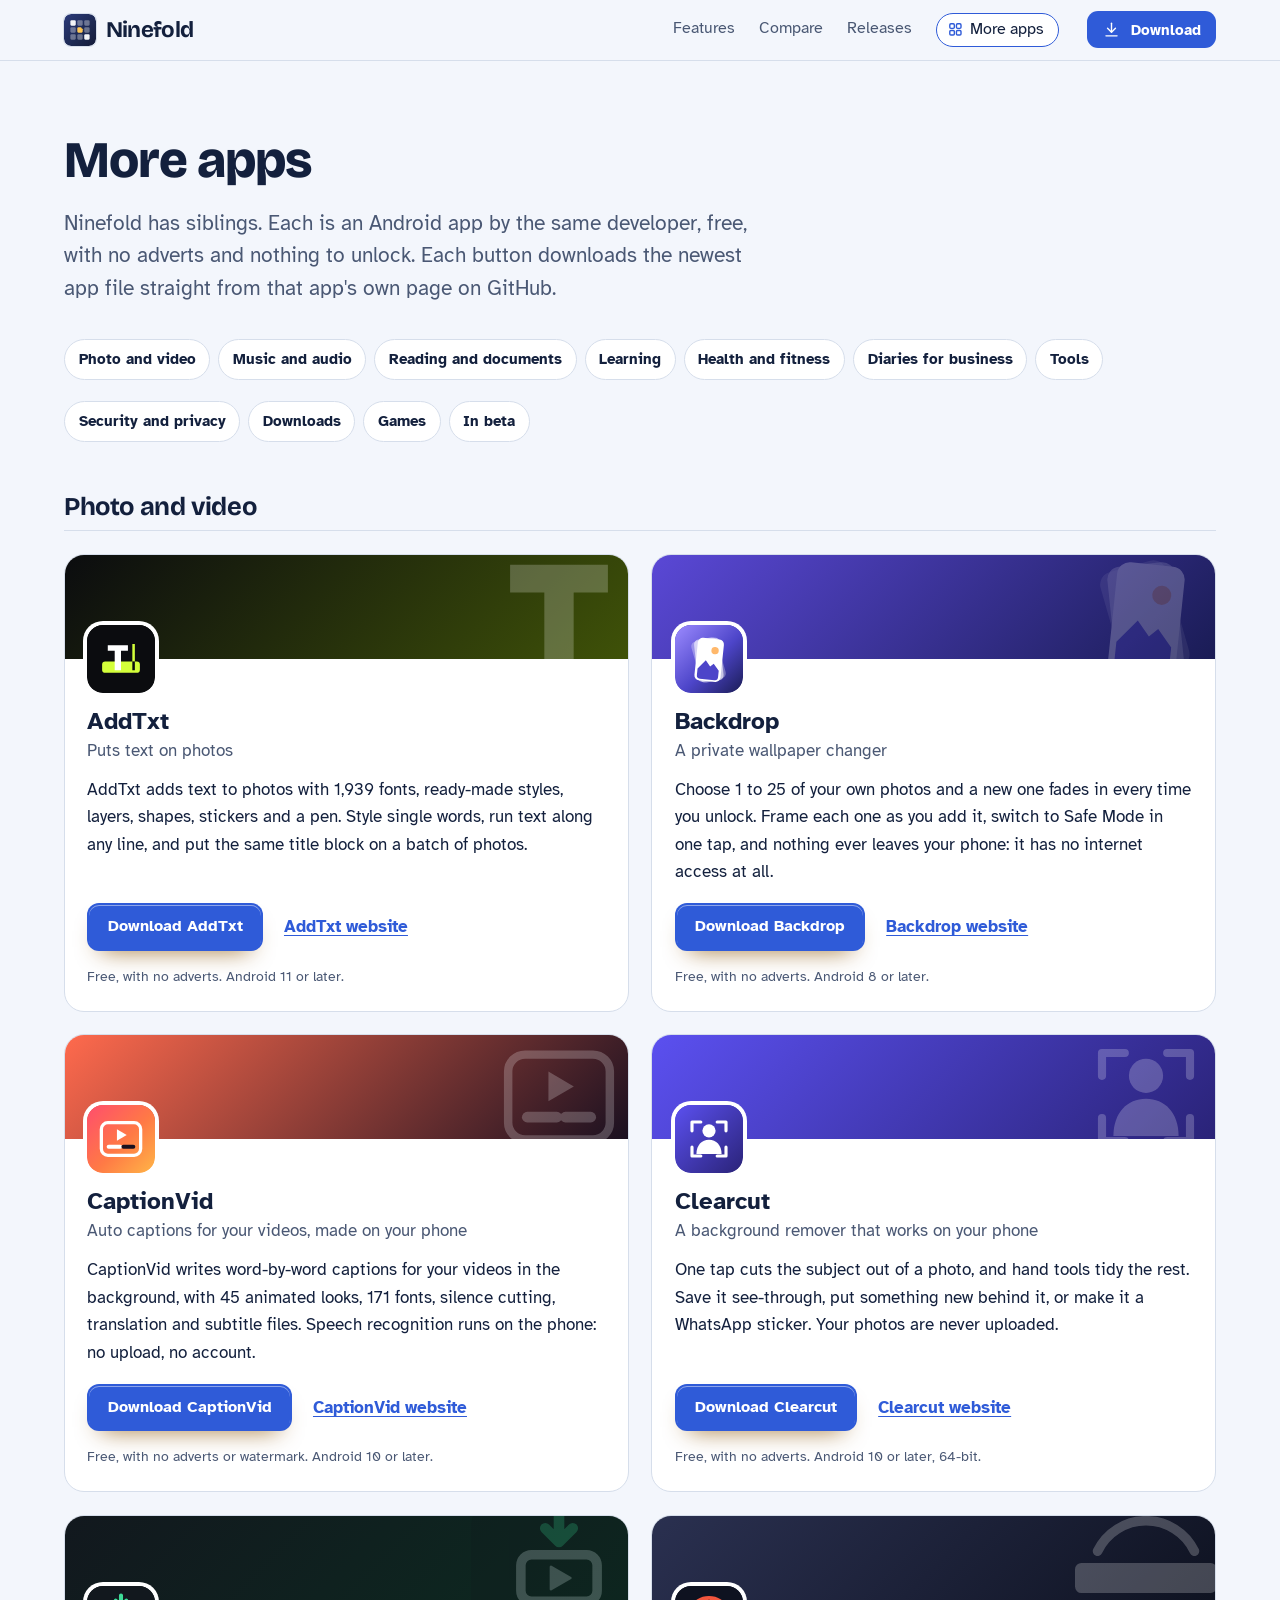
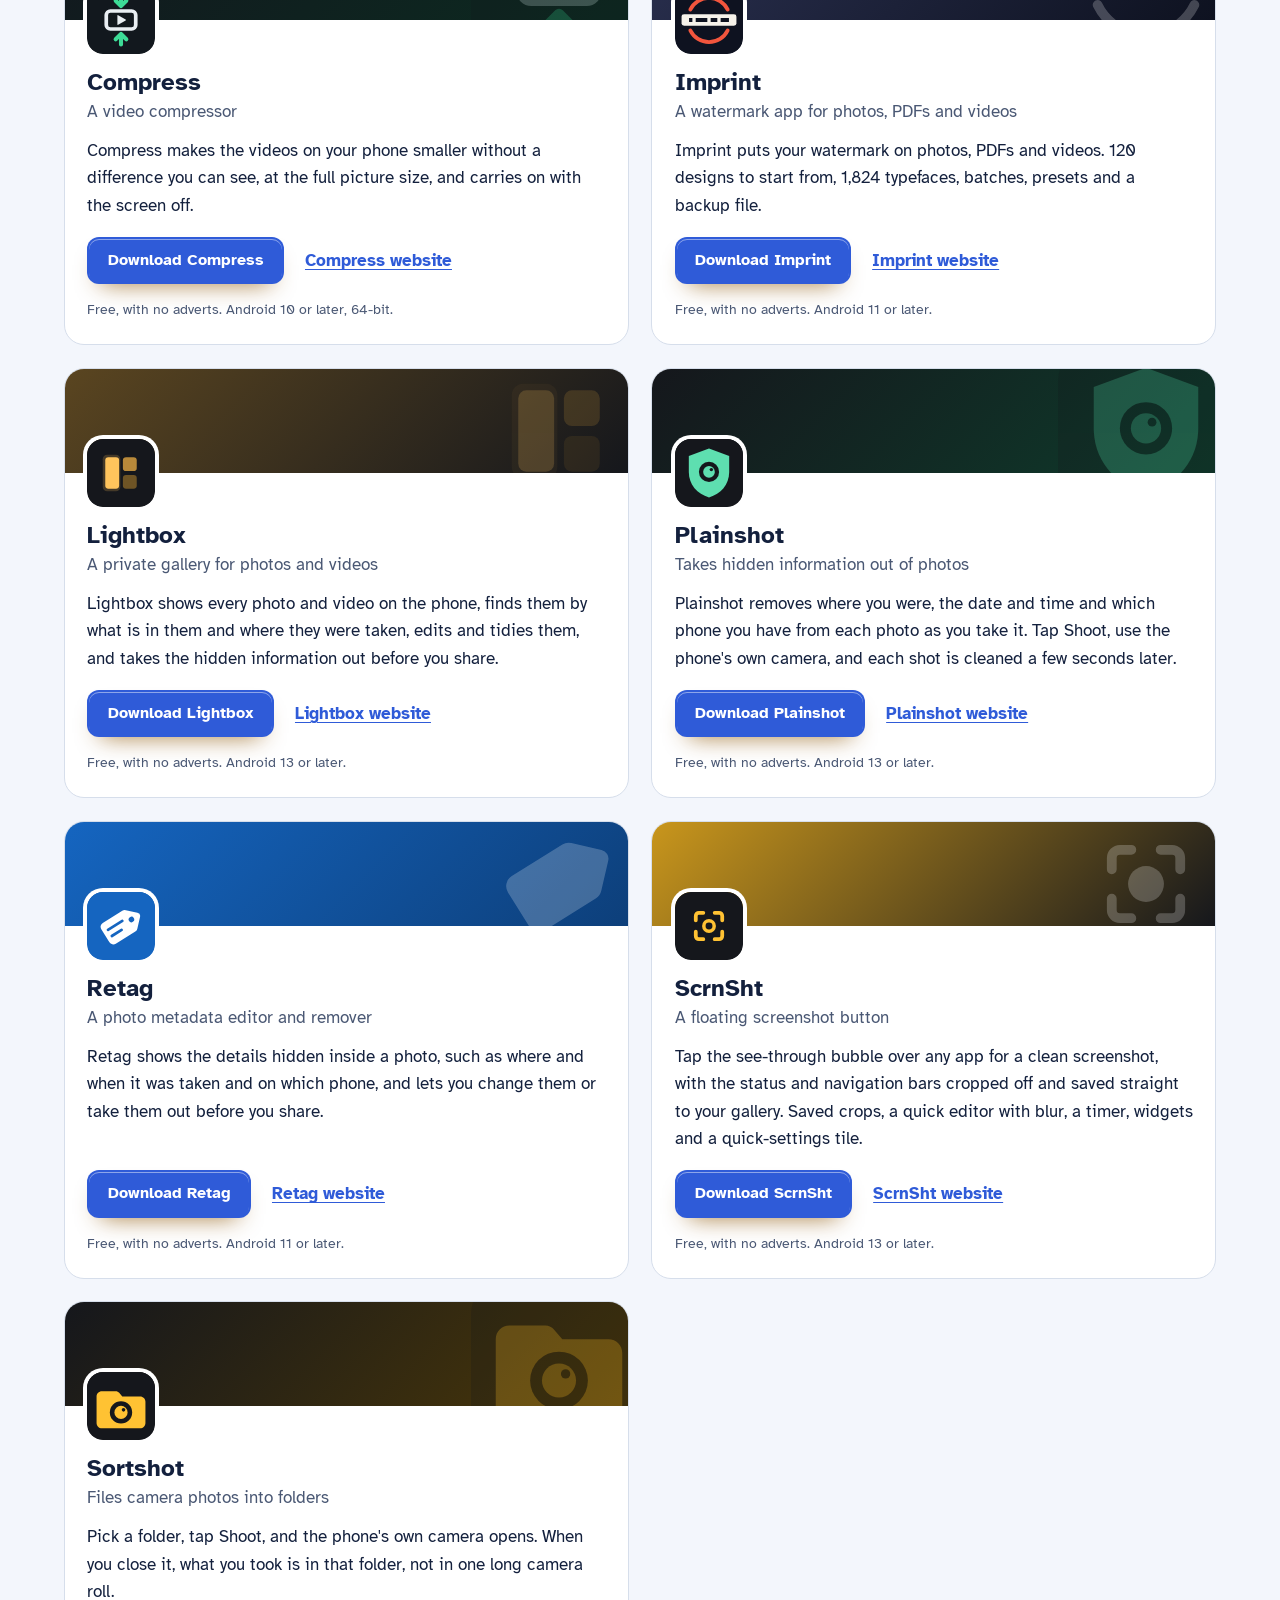
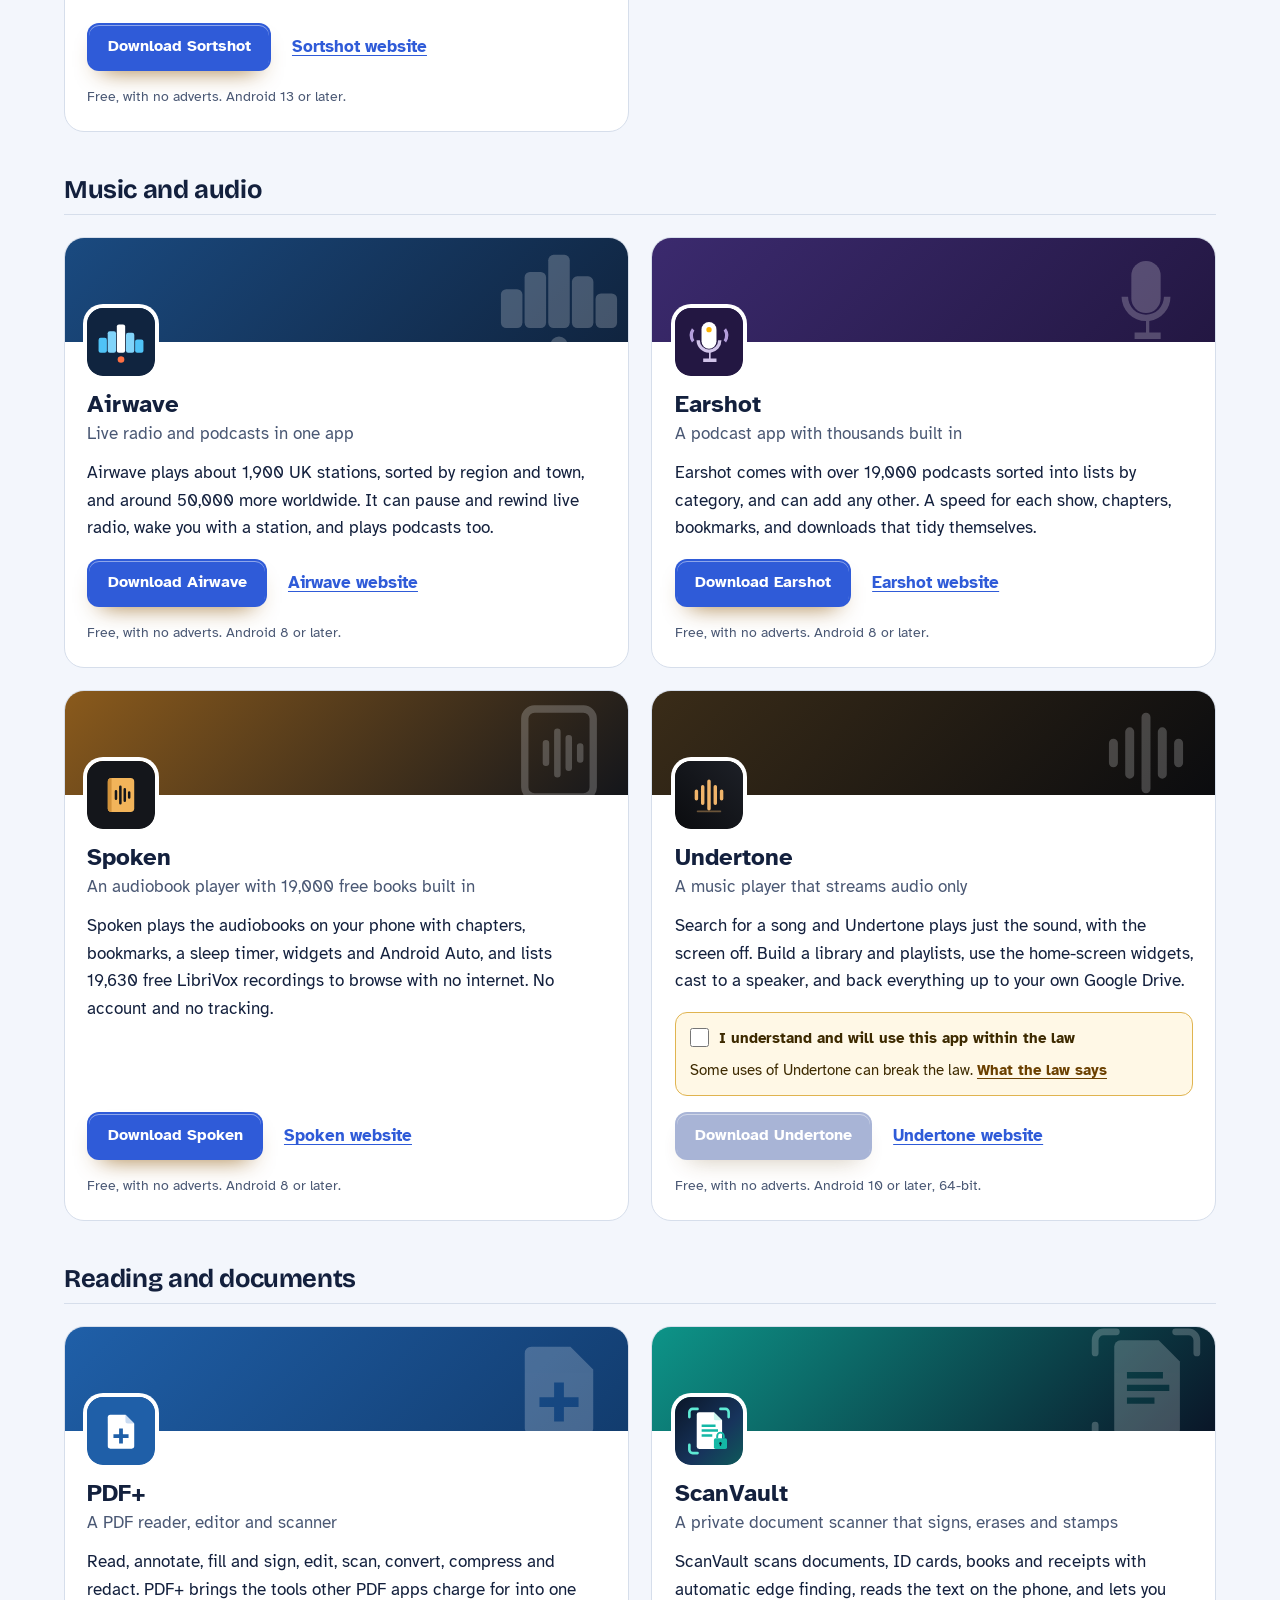
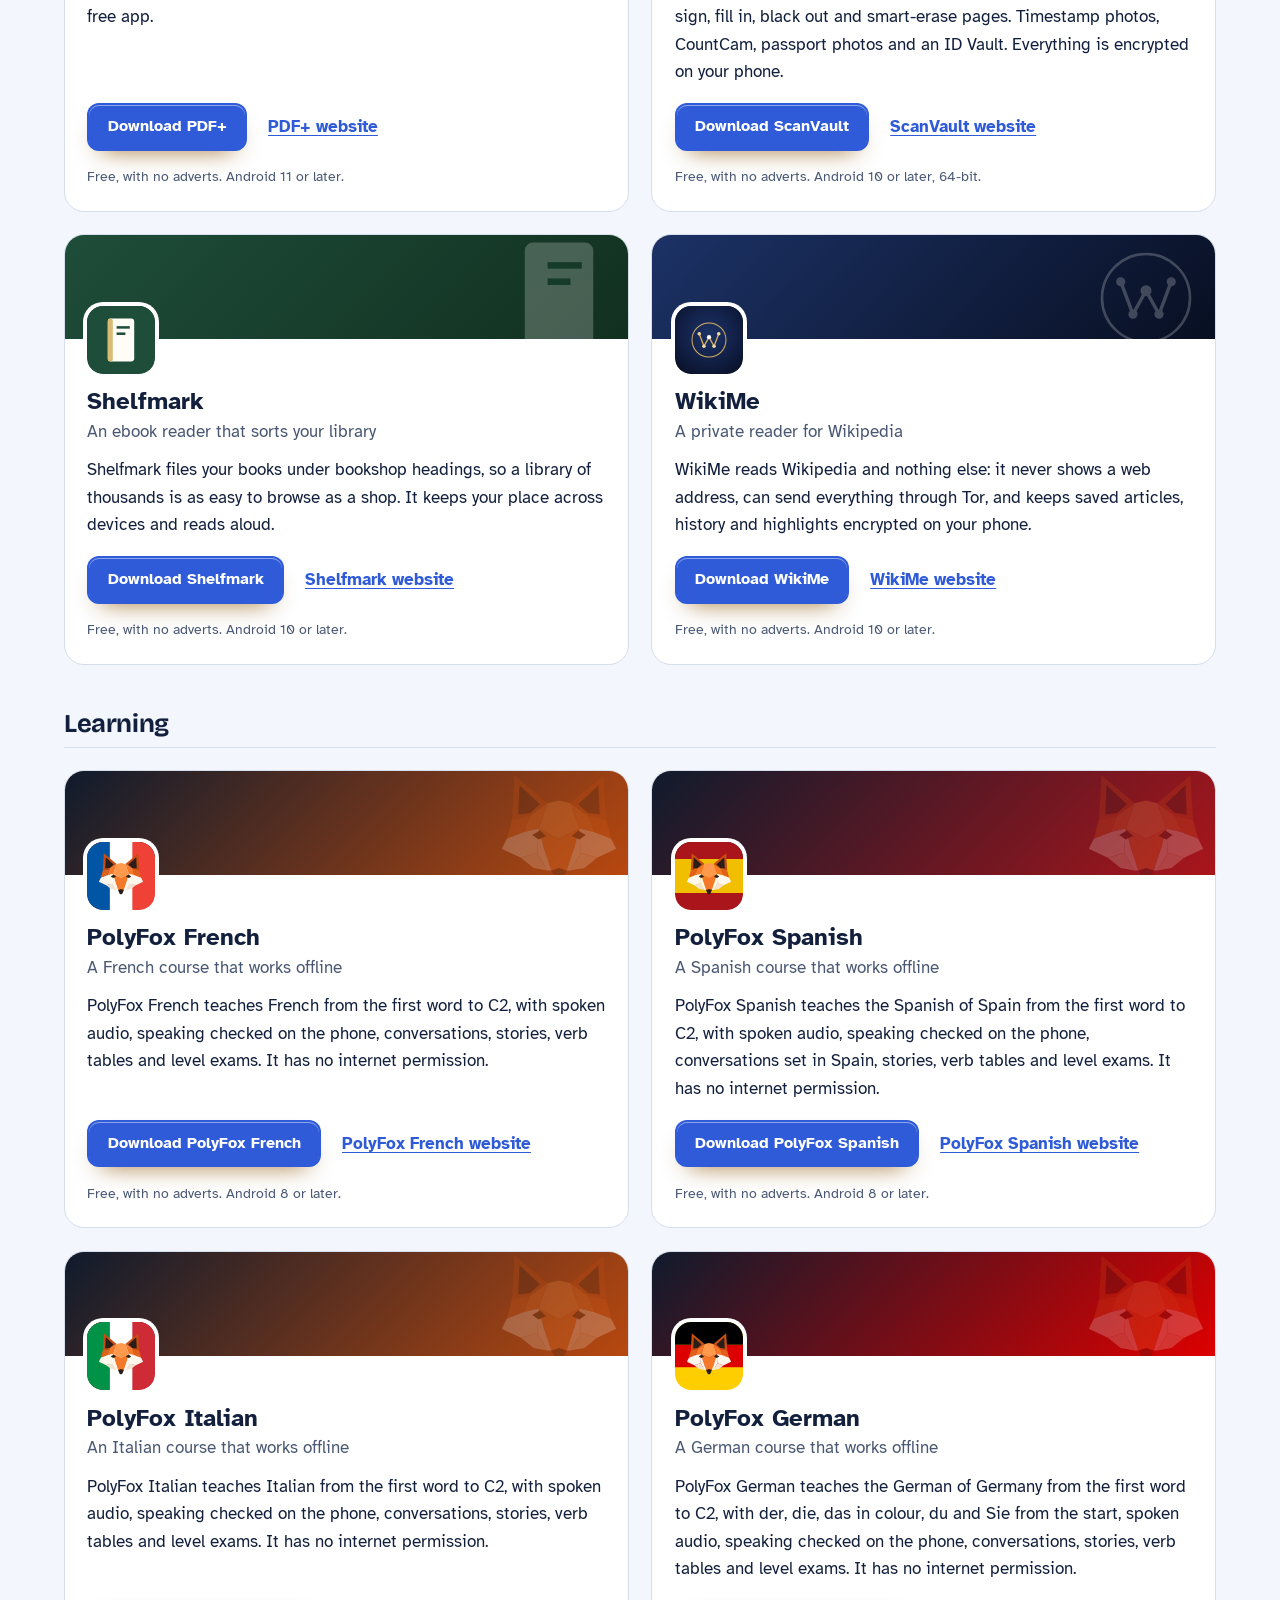
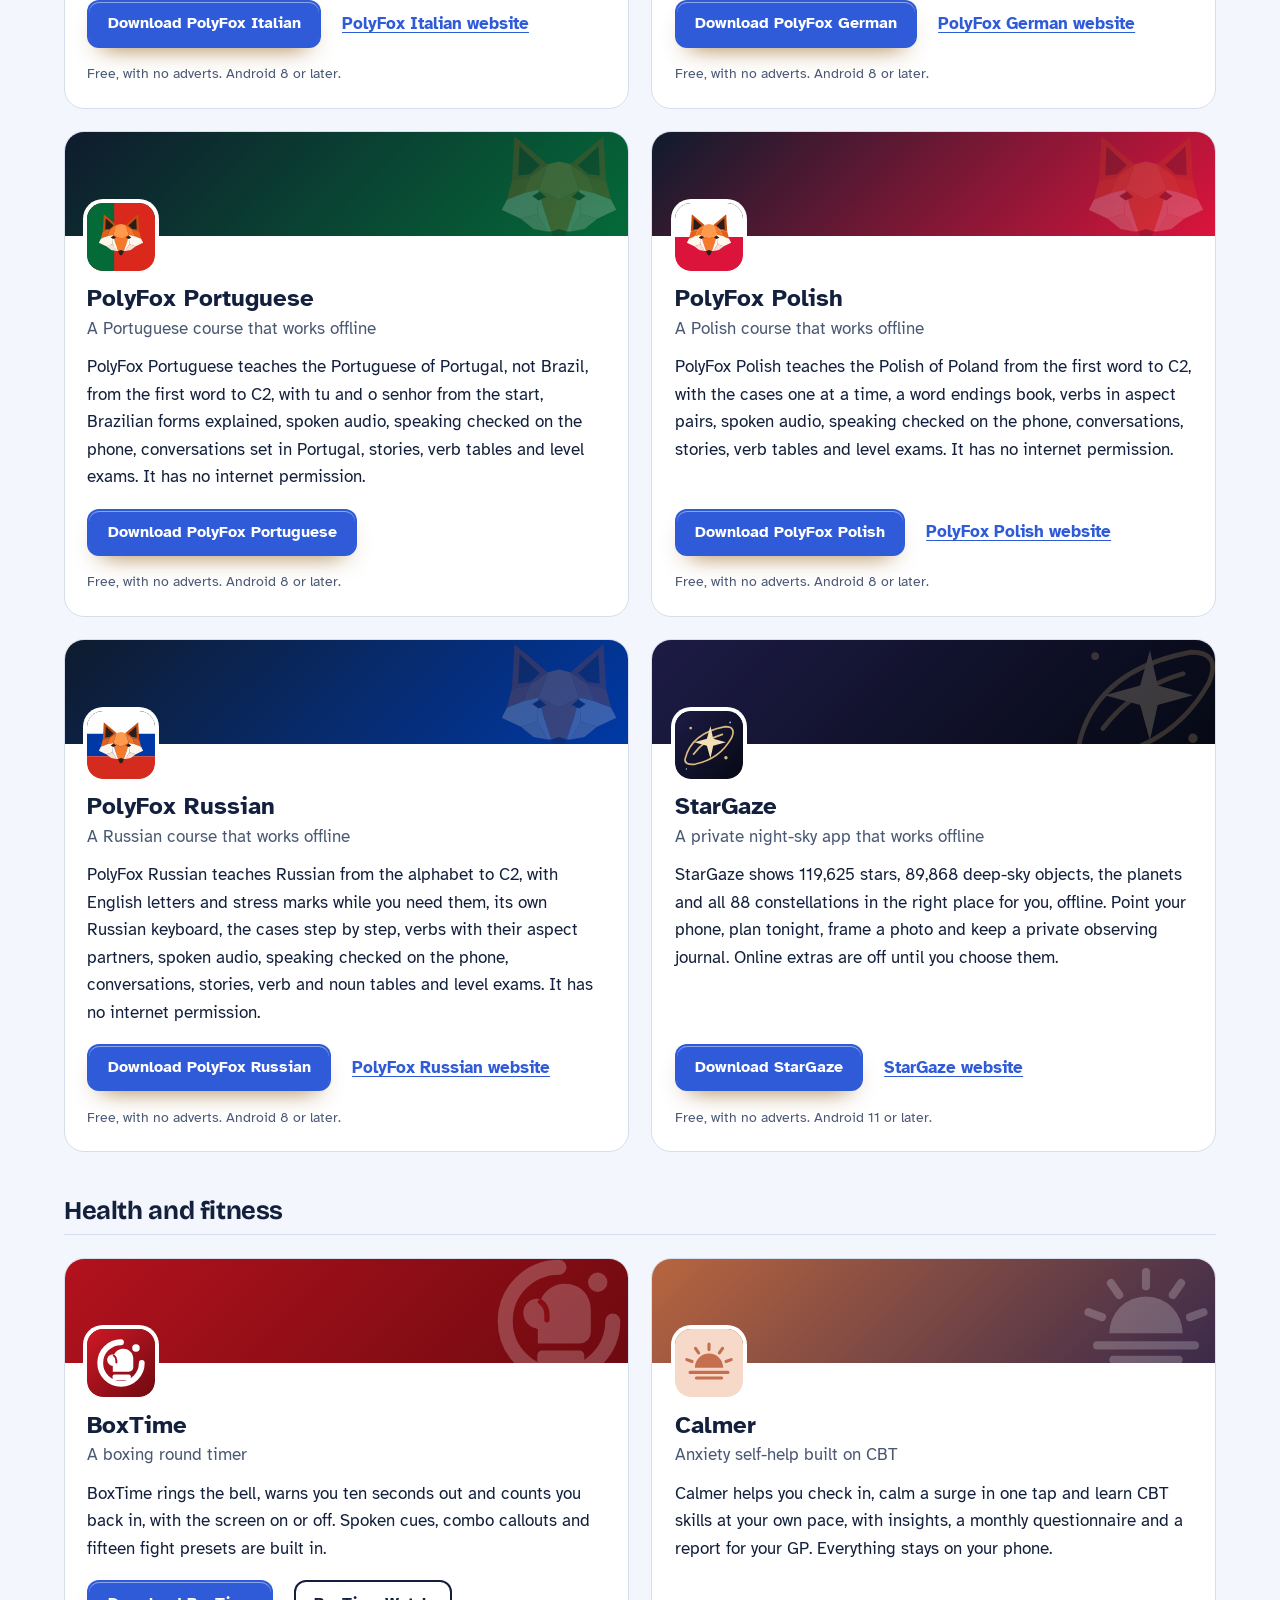
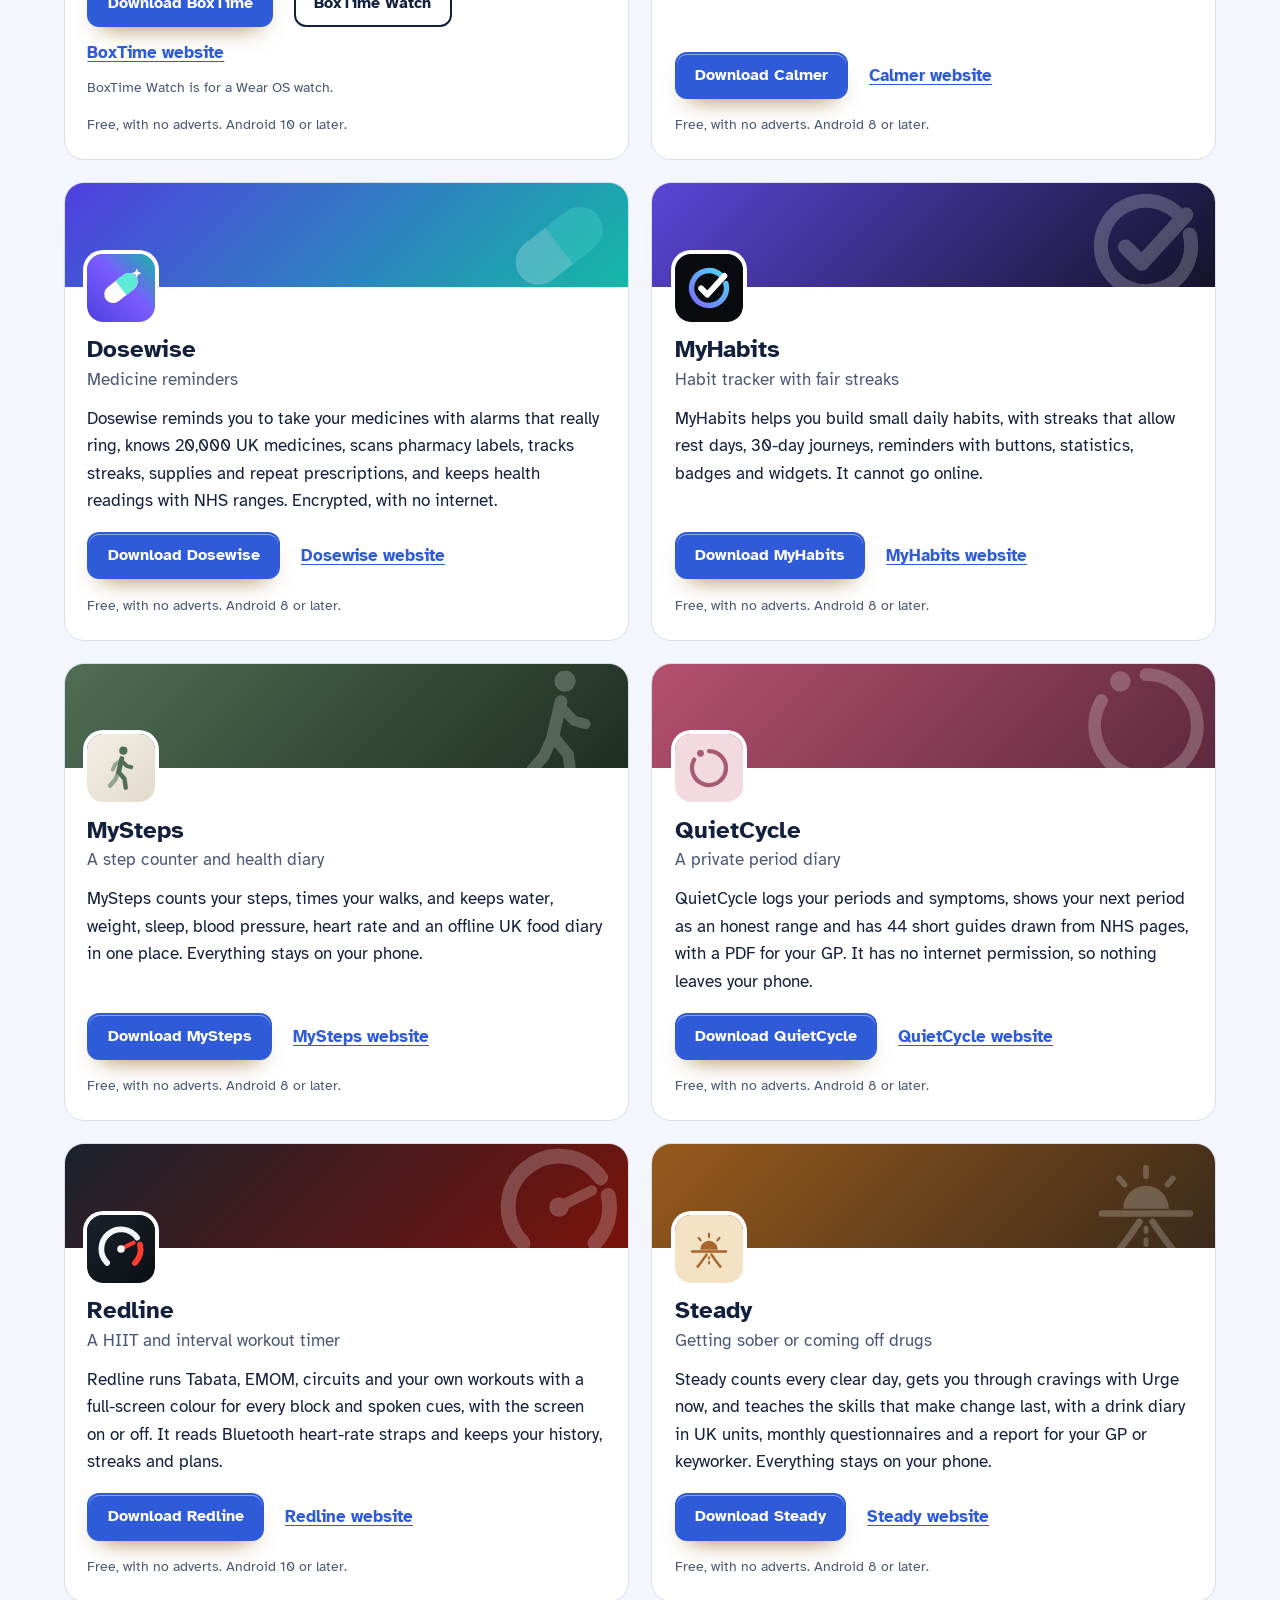
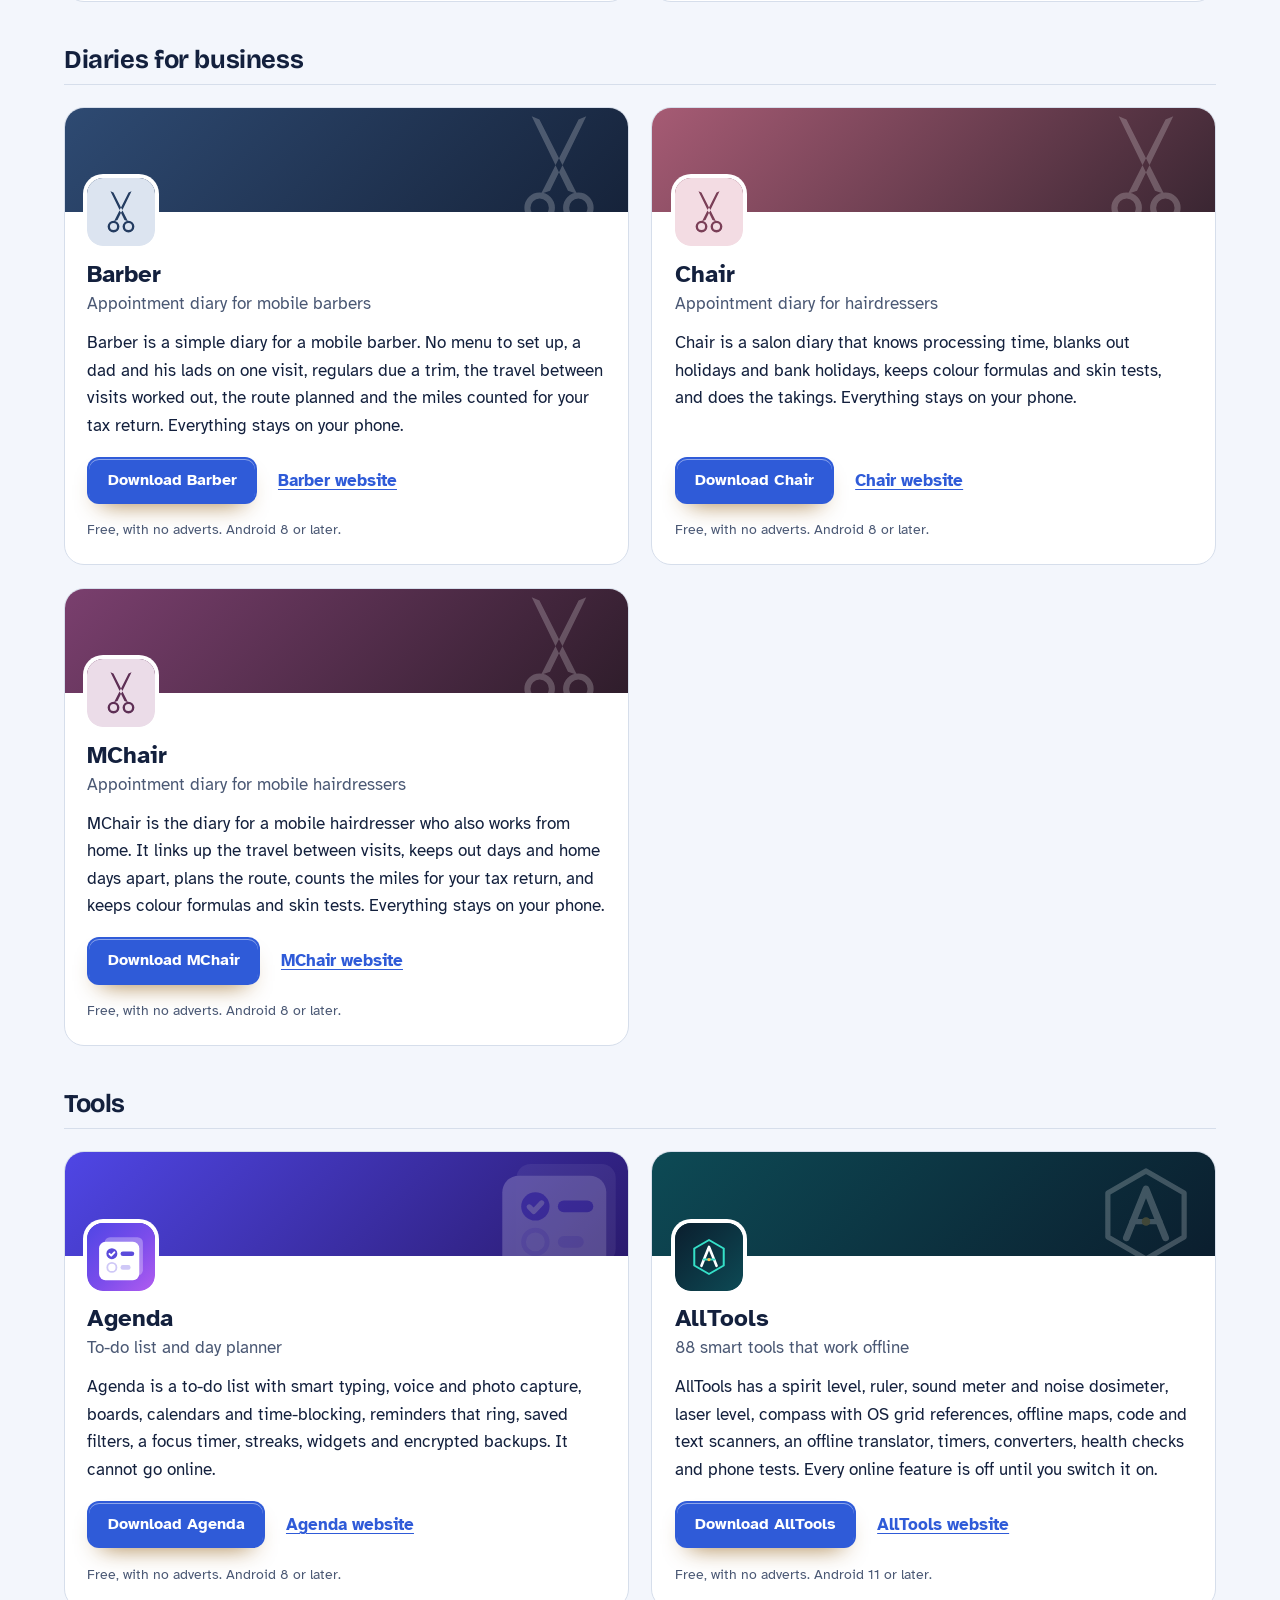
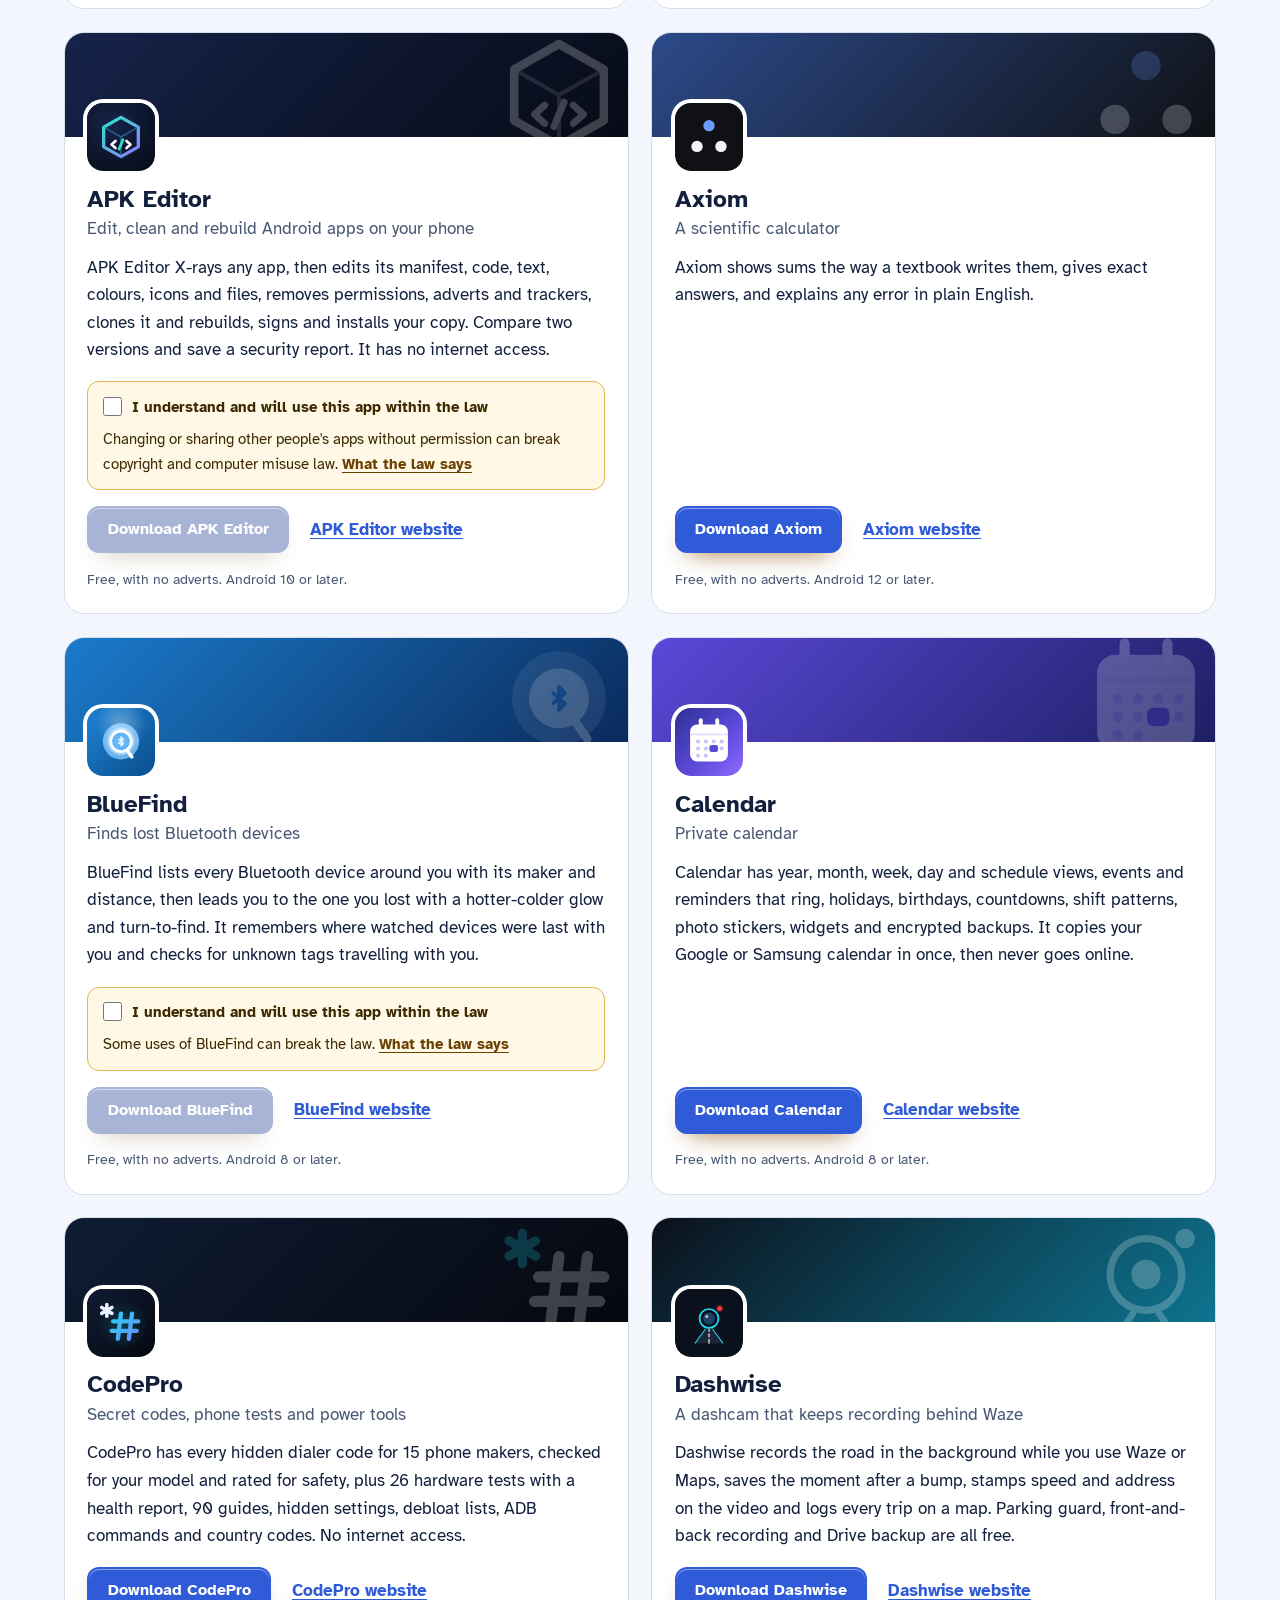
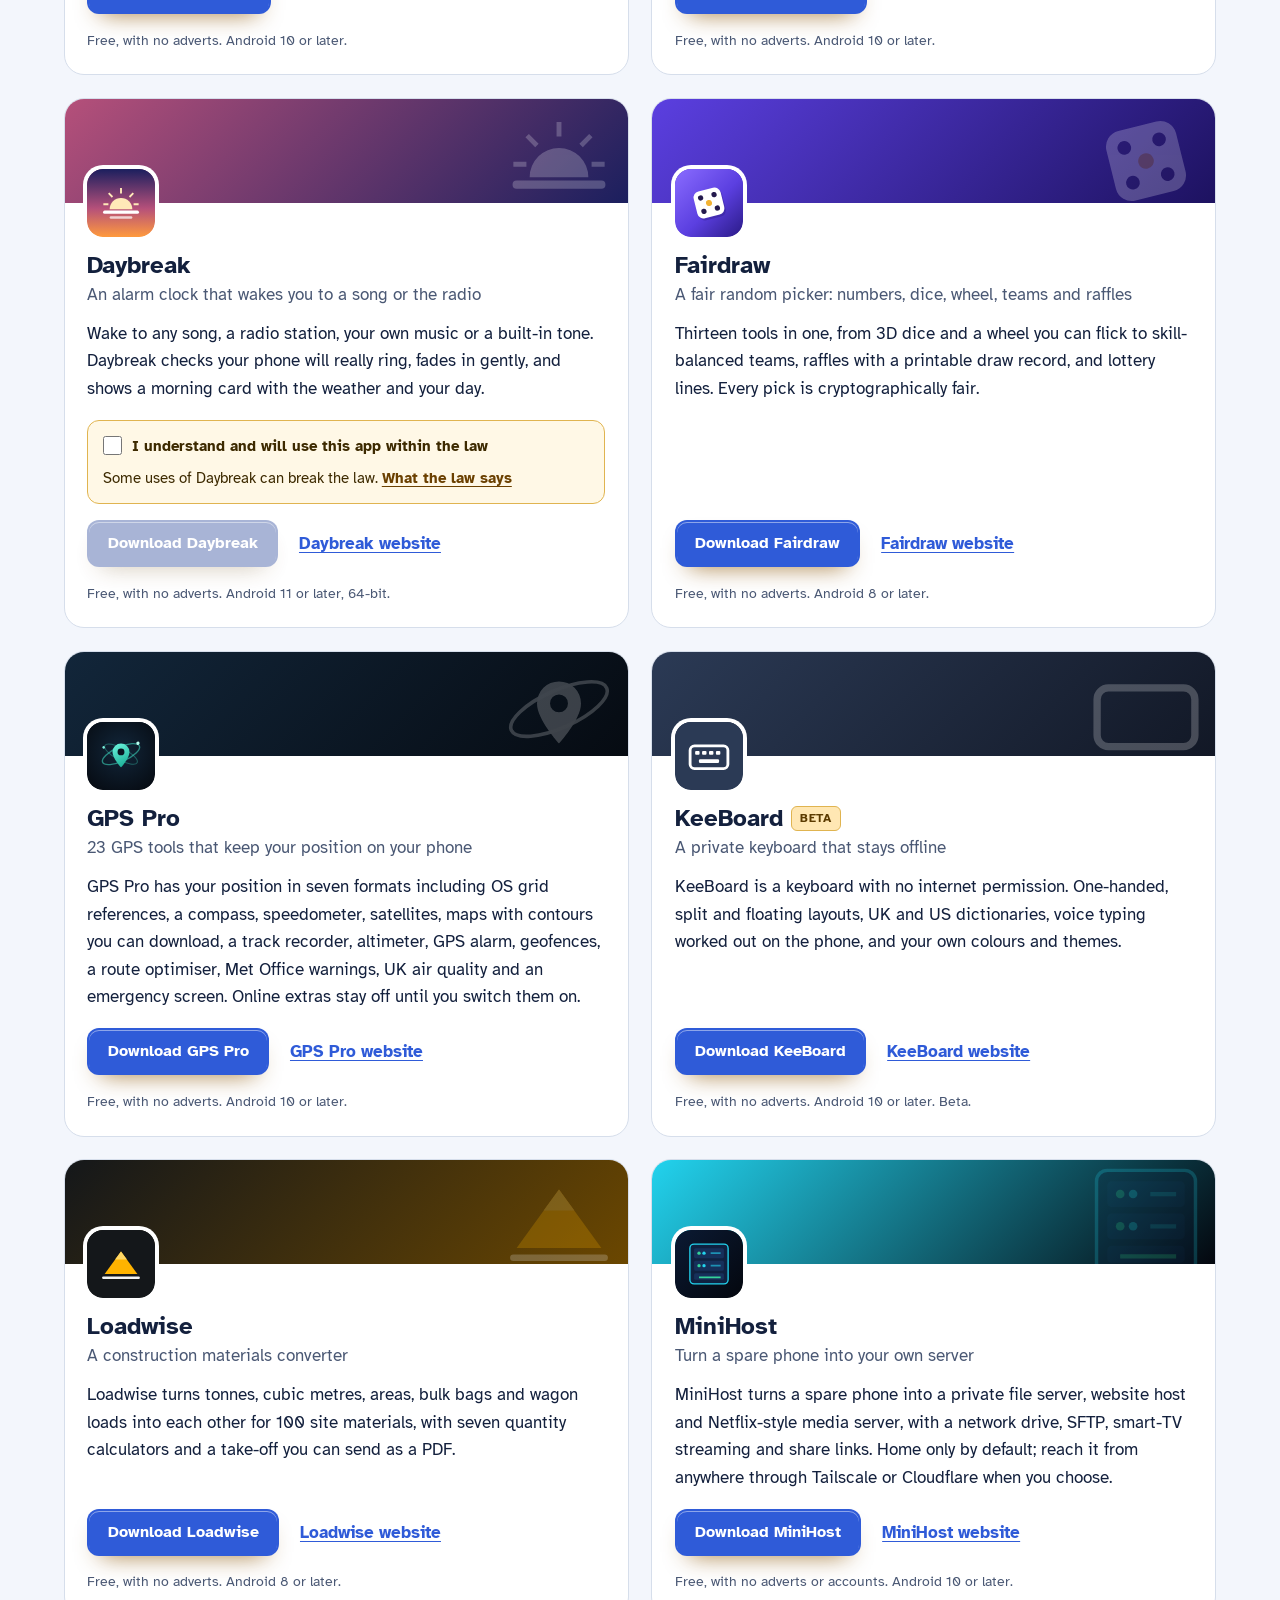
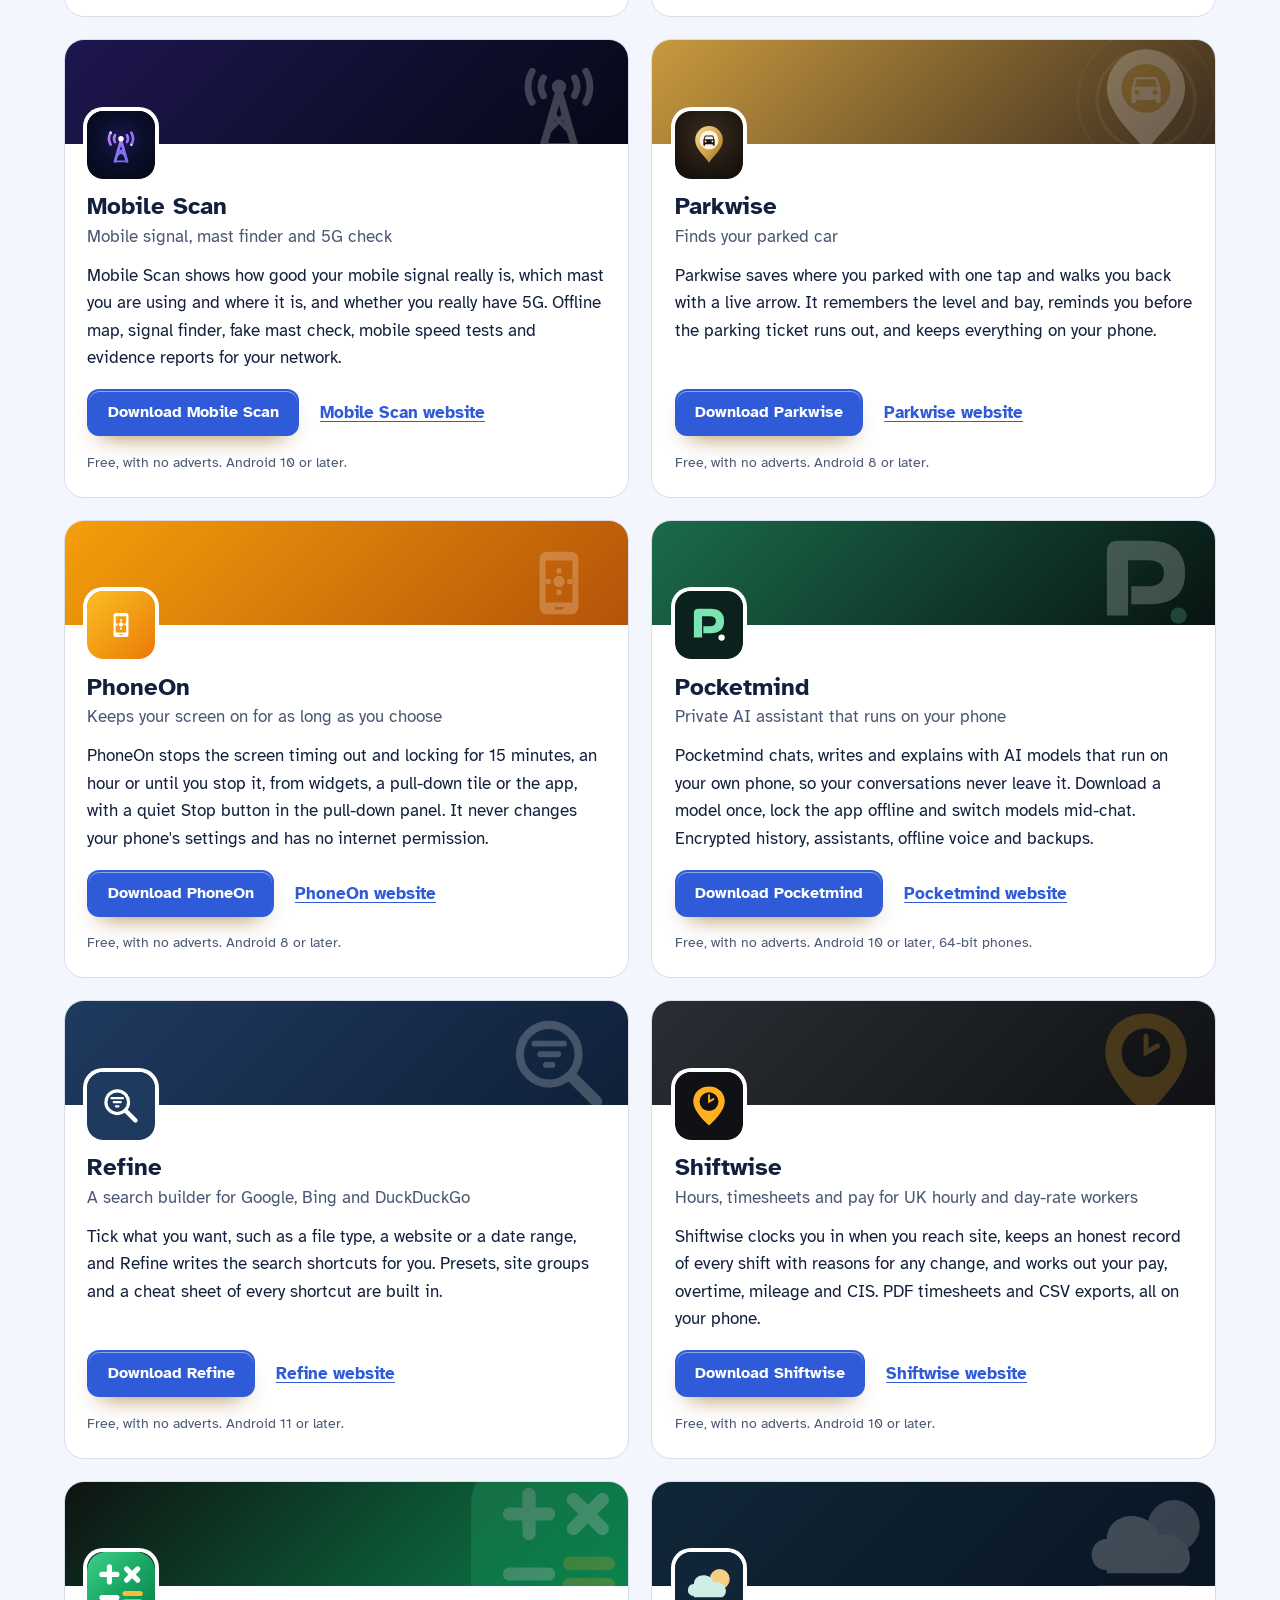
==== commit 1463c8db: "More apps: add APK Editor" ====
--- a/more-apps.html
+++ b/more-apps.html
@@ -4,7 +4,7 @@
 <meta charset="utf-8">
 <meta name="viewport" content="width=device-width, initial-scale=1">
 <title>More apps from the maker of Ninefold</title>
-<meta name="description" content="All 94 free Android apps from the maker of Ninefold, in one list by category, each with its download and a link to its website.">
+<meta name="description" content="All 95 free Android apps from the maker of Ninefold, in one list by category, each with its download and a link to its website.">
 <meta name="author" content="Jonathan Jackson">
 <link rel="canonical" href="https://customgpter.github.io/ninefold/more-apps.html">
 <meta name="theme-color" content="#f3f6fc" media="(prefers-color-scheme: light)">
@@ -12,7 +12,7 @@
 <meta property="og:type" content="website">
 <meta property="og:site_name" content="Ninefold">
 <meta property="og:title" content="More apps from the maker of Ninefold">
-<meta property="og:description" content="All 94 free Android apps from the maker of Ninefold, in one list by category, each with its download and a link to its website.">
+<meta property="og:description" content="All 95 free Android apps from the maker of Ninefold, in one list by category, each with its download and a link to its website.">
 <meta property="og:url" content="https://customgpter.github.io/ninefold/more-apps.html">
 <meta property="og:image" content="https://customgpter.github.io/ninefold/assets/og.png">
 <meta property="og:image:width" content="1200">
@@ -85,7 +85,7 @@
 <li class="mapp" style="--b:#7a3f6e;--b2:#2f1d2b"><div class="mapp-cover" aria-hidden="true"><svg viewBox="0 0 108 108"><g transform="translate(54 54) scale(1.25) translate(-54 -52)"><path fill="#fff" fill-rule="evenodd" d="M37 70.5a7.5 7.5 0 1 0 15 0a7.5 7.5 0 1 0-15 0zM40 70.5a4.5 4.5 0 1 0 9 0a4.5 4.5 0 1 0-9 0zM56 70.5a7.5 7.5 0 1 0 15 0a7.5 7.5 0 1 0-15 0zM59 70.5a4.5 4.5 0 1 0 9 0a4.5 4.5 0 1 0-9 0z"/><path fill="#fff" d="M45.2 63.6 49.6 62.2 67.4 25.6 63.6 27.2zM62.8 63.6 58.4 62.2 40.6 25.6 44.4 27.2z"/><circle cx="54" cy="49.8" r="1.8" fill="none"/></g></svg></div><div class="mapp-body"><svg class="mapp-icon" viewBox="0 0 108 108" aria-hidden="true"><rect width="108" height="108" rx="24" fill="#EBDCE8"/><g transform="translate(54 54) scale(1.25) translate(-54 -52)"><path fill="#5E2F55" fill-rule="evenodd" d="M37 70.5a7.5 7.5 0 1 0 15 0a7.5 7.5 0 1 0-15 0zM40 70.5a4.5 4.5 0 1 0 9 0a4.5 4.5 0 1 0-9 0zM56 70.5a7.5 7.5 0 1 0 15 0a7.5 7.5 0 1 0-15 0zM59 70.5a4.5 4.5 0 1 0 9 0a4.5 4.5 0 1 0-9 0z"/><path fill="#5E2F55" d="M45.2 63.6 49.6 62.2 67.4 25.6 63.6 27.2zM62.8 63.6 58.4 62.2 40.6 25.6 44.4 27.2z"/><circle cx="54" cy="49.8" r="1.8" fill="#EBDCE8"/></g></svg><h3>MChair</h3><p class="mapp-kind">Appointment diary for mobile hairdressers</p><p class="mapp-say">MChair is the diary for a mobile hairdresser who also works from home. It links up the travel between visits, keeps out days and home days apart, plans the route, counts the miles for your tax return, and keeps colour formulas and skin tests. Everything stays on your phone.</p><p class="mapp-go"><a class="button" href="https://github.com/CustomGPTer/mchair/releases/latest/download/MChair.apk">Download MChair</a><a class="mapp-site" href="https://customgpter.github.io/mchair/">MChair website</a></p><p class="mapp-needs">Free, with no adverts. Android 8 or later.</p></div></li></ul></div>
 <div class="mapps-group" role="group" aria-labelledby="apps-tools"><h2 class="mapps-cat" id="apps-tools">Tools</h2>
 <ul class="mapps"><li class="mapp" style="--b:#4f46e5;--b2:#2a1a6e"><div class="mapp-cover" aria-hidden="true"><svg viewBox="0 0 108 108"><g transform="translate(54 56) scale(1.45) translate(-52 -56)"><rect x="34" y="33" width="42" height="42" rx="6" fill="#fff" fill-opacity=".3"/><rect x="28" y="38" width="44" height="42" rx="7" fill="#fff" fill-opacity=".95"/><circle cx="42" cy="51" r="6" fill="#5b4bdb"/><path d="M39.4 51.2l1.9 1.9 3.4-3.6" stroke="#fff" stroke-width="2.2" fill="none" stroke-linecap="round" stroke-linejoin="round"/><rect x="51.5" y="48.5" width="15" height="5" rx="2.5" fill="#5b4bdb"/><circle cx="42" cy="66" r="5" fill="none" stroke="#cfc8f7" stroke-width="2"/><rect x="51.5" y="63.5" width="11" height="5" rx="2.5" fill="#cfc8f7"/></g></svg></div><div class="mapp-body"><svg class="mapp-icon" viewBox="0 0 108 108" aria-hidden="true"><defs><linearGradient id="i-agenda-agi" x1="0" y1="0" x2="1" y2="1"><stop offset="0" stop-color="#4f46e5"/><stop offset=".55" stop-color="#7c4deb"/><stop offset="1" stop-color="#b15cf0"/></linearGradient></defs><rect width="108" height="108" rx="24" fill="url(#i-agenda-agi)"/><g transform="translate(54 56) scale(1.45) translate(-52 -56)"><rect x="34" y="33" width="42" height="42" rx="6" fill="#fff" fill-opacity=".3"/><rect x="28" y="38" width="44" height="42" rx="7" fill="#fff"/><circle cx="42" cy="51" r="6" fill="#5b4bdb"/><path d="M39.4 51.2l1.9 1.9 3.4-3.6" stroke="#fff" stroke-width="2.2" fill="none" stroke-linecap="round" stroke-linejoin="round"/><rect x="51.5" y="48.5" width="15" height="5" rx="2.5" fill="#5b4bdb"/><circle cx="42" cy="66" r="5" fill="none" stroke="#cfc8f7" stroke-width="2"/><rect x="51.5" y="63.5" width="11" height="5" rx="2.5" fill="#cfc8f7"/></g></svg><h3>Agenda</h3><p class="mapp-kind">To-do list and day planner</p><p class="mapp-say">Agenda is a to-do list with smart typing, voice and photo capture, boards, calendars and time-blocking, reminders that ring, saved filters, a focus timer, streaks, widgets and encrypted backups. It cannot go online.</p><p class="mapp-go"><a class="button" href="https://github.com/CustomGPTer/agenda/releases/latest/download/Agenda.apk">Download Agenda</a><a class="mapp-site" href="https://customgpter.github.io/agenda/">Agenda website</a></p><p class="mapp-needs">Free, with no adverts. Android 8 or later.</p></div></li>
-<li class="mapp" style="--b:#0d4a55;--b2:#0b1e2e"><div class="mapp-cover" aria-hidden="true"><svg viewBox="0 0 108 108"><path d="M54 27L77.4 40.5L77.4 67.5L54 81L30.6 67.5L30.6 40.5Z" stroke="#fff" stroke-width="3.2" stroke-linejoin="round" fill="none"/><path d="M42 68L54 38L66 68" stroke="#fff" stroke-width="4.2" stroke-linecap="round" stroke-linejoin="round" fill="none"/><path d="M45.5 58L62.5 58" stroke="#fff" stroke-width="3.2" stroke-linecap="round"/><circle cx="54" cy="58" r="2.6" fill="#ffc24b"/></svg></div><div class="mapp-body"><svg class="mapp-icon" viewBox="0 0 108 108" aria-hidden="true"><defs><linearGradient id="i-alltools-atbg" x1="0" y1="0" x2="1" y2="1"><stop offset="0" stop-color="#0b1e2e"/><stop offset="1" stop-color="#0d4a55"/></linearGradient></defs><rect width="108" height="108" rx="24" fill="url(#i-alltools-atbg)"/><path d="M54 27L77.4 40.5L77.4 67.5L54 81L30.6 67.5L30.6 40.5Z" stroke="#35e0c8" stroke-width="3.2" stroke-linejoin="round" fill="none"/><path d="M42 68L54 38L66 68" stroke="#fff" stroke-width="4.2" stroke-linecap="round" stroke-linejoin="round" fill="none"/><path d="M45.5 58L62.5 58" stroke="#35e0c8" stroke-width="3.2" stroke-linecap="round"/><circle cx="54" cy="58" r="2.6" fill="#ffc24b"/></svg><h3>AllTools</h3><p class="mapp-kind">88 smart tools that work offline</p><p class="mapp-say">AllTools has a spirit level, ruler, sound meter and noise dosimeter, laser level, compass with OS grid references, offline maps, code and text scanners, an offline translator, timers, converters, health checks and phone tests. Every online feature is off until you switch it on.</p><p class="mapp-go"><a class="button" href="https://github.com/CustomGPTer/alltools/releases/latest/download/AllTools.apk">Download AllTools</a><a class="mapp-site" href="https://customgpter.github.io/alltools/">AllTools website</a></p><p class="mapp-needs">Free, with no adverts. Android 11 or later.</p></div></li><li class="mapp" style="--b:#2c4a8a;--b2:#0f1115"><div class="mapp-cover" aria-hidden="true"><svg viewBox="0 0 108 108"><circle cx="54" cy="36" r="9" fill="#6c9bff"/><circle cx="35" cy="69" r="9" fill="#f3f5f8"/><circle cx="73" cy="69" r="9" fill="#f3f5f8"/></svg></div><div class="mapp-body"><svg class="mapp-icon" viewBox="0 0 108 108" aria-hidden="true"><rect width="108" height="108" rx="24" fill="#0f1115"/><circle cx="54" cy="36" r="9" fill="#6c9bff"/><circle cx="35" cy="69" r="9" fill="#f3f5f8"/><circle cx="73" cy="69" r="9" fill="#f3f5f8"/></svg><h3>Axiom</h3><p class="mapp-kind">A scientific calculator</p><p class="mapp-say">Axiom shows sums the way a textbook writes them, gives exact answers, and explains any error in plain English.</p><p class="mapp-go"><a class="button" href="https://github.com/CustomGPTer/axiom/releases/latest/download/Axiom.apk">Download Axiom</a><a class="mapp-site" href="https://customgpter.github.io/axiom/">Axiom website</a></p><p class="mapp-needs">Free, with no adverts. Android 12 or later.</p></div></li>
+<li class="mapp" style="--b:#0d4a55;--b2:#0b1e2e"><div class="mapp-cover" aria-hidden="true"><svg viewBox="0 0 108 108"><path d="M54 27L77.4 40.5L77.4 67.5L54 81L30.6 67.5L30.6 40.5Z" stroke="#fff" stroke-width="3.2" stroke-linejoin="round" fill="none"/><path d="M42 68L54 38L66 68" stroke="#fff" stroke-width="4.2" stroke-linecap="round" stroke-linejoin="round" fill="none"/><path d="M45.5 58L62.5 58" stroke="#fff" stroke-width="3.2" stroke-linecap="round"/><circle cx="54" cy="58" r="2.6" fill="#ffc24b"/></svg></div><div class="mapp-body"><svg class="mapp-icon" viewBox="0 0 108 108" aria-hidden="true"><defs><linearGradient id="i-alltools-atbg" x1="0" y1="0" x2="1" y2="1"><stop offset="0" stop-color="#0b1e2e"/><stop offset="1" stop-color="#0d4a55"/></linearGradient></defs><rect width="108" height="108" rx="24" fill="url(#i-alltools-atbg)"/><path d="M54 27L77.4 40.5L77.4 67.5L54 81L30.6 67.5L30.6 40.5Z" stroke="#35e0c8" stroke-width="3.2" stroke-linejoin="round" fill="none"/><path d="M42 68L54 38L66 68" stroke="#fff" stroke-width="4.2" stroke-linecap="round" stroke-linejoin="round" fill="none"/><path d="M45.5 58L62.5 58" stroke="#35e0c8" stroke-width="3.2" stroke-linecap="round"/><circle cx="54" cy="58" r="2.6" fill="#ffc24b"/></svg><h3>AllTools</h3><p class="mapp-kind">88 smart tools that work offline</p><p class="mapp-say">AllTools has a spirit level, ruler, sound meter and noise dosimeter, laser level, compass with OS grid references, offline maps, code and text scanners, an offline translator, timers, converters, health checks and phone tests. Every online feature is off until you switch it on.</p><p class="mapp-go"><a class="button" href="https://github.com/CustomGPTer/alltools/releases/latest/download/AllTools.apk">Download AllTools</a><a class="mapp-site" href="https://customgpter.github.io/alltools/">AllTools website</a></p><p class="mapp-needs">Free, with no adverts. Android 11 or later.</p></div></li><li class="mapp is-gated" style="--b:#16234a;--b2:#070b16"><div class="mapp-cover" aria-hidden="true"><svg viewBox="0 0 108 108"><g transform="translate(54 54) scale(1.25) translate(-54 -52)"><path d="M54 27L76 39.5L76 64.5L54 77L32 64.5L32 39.5Z" stroke="#fff" stroke-width="4.2" stroke-linejoin="round" fill="none"/><path d="M32 39.5L54 52L76 39.5M54 52L54 77" stroke="#fff" stroke-width="2" stroke-linecap="round" fill="none" opacity=".5"/><path d="M47 57L42 61.5L47 66M61 57L66 61.5L61 66" stroke="#fff" stroke-width="3.4" stroke-linecap="round" stroke-linejoin="round" fill="none"/><path d="M56.5 55.5L51.5 67.5" stroke="#fff" stroke-width="3.4" stroke-linecap="round"/></g></svg></div><div class="mapp-body"><svg class="mapp-icon" viewBox="0 0 108 108" aria-hidden="true"><defs><radialGradient id="i-apkeditor-aebg" cx="40" cy="34" r="96" gradientUnits="userSpaceOnUse"><stop offset="0" stop-color="#16234a"/><stop offset="1" stop-color="#070b16"/></radialGradient><linearGradient id="i-apkeditor-aehx" x1="32" y1="27" x2="76" y2="77" gradientUnits="userSpaceOnUse"><stop offset="0" stop-color="#2ee6c5"/><stop offset="1" stop-color="#8b7cff"/></linearGradient></defs><rect width="108" height="108" rx="24" fill="url(#i-apkeditor-aebg)"/><g transform="translate(54 54) scale(1.25) translate(-54 -52)"><path d="M54 27L76 39.5L76 64.5L54 77L32 64.5L32 39.5Z" stroke="url(#i-apkeditor-aehx)" stroke-width="4.2" stroke-linejoin="round" fill="none"/><path d="M32 39.5L54 52L76 39.5M54 52L54 77" stroke="#3d8fd6" stroke-width="2" stroke-linecap="round" fill="none" opacity=".55"/><path d="M47 57L42 61.5L47 66M61 57L66 61.5L61 66" stroke="#fff" stroke-width="3.4" stroke-linecap="round" stroke-linejoin="round" fill="none"/><path d="M56.5 55.5L51.5 67.5" stroke="#2ee6c5" stroke-width="3.4" stroke-linecap="round"/></g></svg><h3>APK Editor</h3><p class="mapp-kind">Edit, clean and rebuild Android apps on your phone</p><p class="mapp-say">APK Editor X-rays any app, then edits its manifest, code, text, colours, icons and files, removes permissions, adverts and trackers, clones it and rebuilds, signs and installs your copy. Compare two versions and save a security report. It has no internet access.</p><div class="mapp-law" data-gate><label><input type="checkbox"> I understand and will use this app within the law</label><p>Changing or sharing other people's apps without permission can break copyright and computer misuse law. <a href="https://customgpter.github.io/apkeditor/terms.html#law">What the law says</a></p><noscript><p>Turn on JavaScript to download, or use the <a href="https://customgpter.github.io/apkeditor/">APK Editor website</a>.</p></noscript></div><p class="mapp-go"><a class="button" data-href="https://github.com/CustomGPTer/apkeditor/releases/latest/download/APKEditor.apk" aria-disabled="true" role="link" tabindex="-1">Download APK Editor</a><a class="mapp-site" href="https://customgpter.github.io/apkeditor/">APK Editor website</a></p><p class="mapp-needs">Free, with no adverts. Android 10 or later.</p></div></li><li class="mapp" style="--b:#2c4a8a;--b2:#0f1115"><div class="mapp-cover" aria-hidden="true"><svg viewBox="0 0 108 108"><circle cx="54" cy="36" r="9" fill="#6c9bff"/><circle cx="35" cy="69" r="9" fill="#f3f5f8"/><circle cx="73" cy="69" r="9" fill="#f3f5f8"/></svg></div><div class="mapp-body"><svg class="mapp-icon" viewBox="0 0 108 108" aria-hidden="true"><rect width="108" height="108" rx="24" fill="#0f1115"/><circle cx="54" cy="36" r="9" fill="#6c9bff"/><circle cx="35" cy="69" r="9" fill="#f3f5f8"/><circle cx="73" cy="69" r="9" fill="#f3f5f8"/></svg><h3>Axiom</h3><p class="mapp-kind">A scientific calculator</p><p class="mapp-say">Axiom shows sums the way a textbook writes them, gives exact answers, and explains any error in plain English.</p><p class="mapp-go"><a class="button" href="https://github.com/CustomGPTer/axiom/releases/latest/download/Axiom.apk">Download Axiom</a><a class="mapp-site" href="https://customgpter.github.io/axiom/">Axiom website</a></p><p class="mapp-needs">Free, with no adverts. Android 12 or later.</p></div></li>
 <li class="mapp is-gated" style="--b:#1b7bcb;--b2:#0a2a5c"><div class="mapp-cover" aria-hidden="true"><svg viewBox="0 0 108 108"><circle cx="54" cy="52.92" r="28.8" fill="#fff" fill-opacity=".35"/><path d="M63 65.88L71.28 77.76" stroke="#fff" stroke-width="5.4" stroke-linecap="round"/><circle cx="54" cy="52.92" r="18.36" fill="#fff" fill-opacity=".95"/><path d="M50.4 49.75L57.6 56.09L54 60.12L54 45.72L57.6 49.75L50.4 56.09" fill="none" stroke="#1B7BCB" stroke-width="2.2" stroke-linecap="round" stroke-linejoin="round"/></svg></div><div class="mapp-body"><svg class="mapp-icon" viewBox="0 0 108 108" aria-hidden="true"><defs><linearGradient id="i-bluefind-bfa" gradientUnits="userSpaceOnUse" x1="18" y1="18" x2="90" y2="90"><stop offset="0" stop-color="#1B7BCB"/><stop offset="1" stop-color="#0D5596"/></linearGradient><radialGradient id="i-bluefind-bfb" gradientUnits="userSpaceOnUse" cx="54" cy="26" r="40"><stop offset="0" stop-color="#fff" stop-opacity=".33"/><stop offset="1" stop-color="#fff" stop-opacity="0"/></radialGradient><radialGradient id="i-bluefind-bfc" gradientUnits="userSpaceOnUse" cx="54" cy="39.6" r="39.6"><stop offset="0" stop-color="#B7E0FF"/><stop offset=".6" stop-color="#7FC0F5"/><stop offset="1" stop-color="#6AB0EC"/></radialGradient><radialGradient id="i-bluefind-bfd" gradientUnits="userSpaceOnUse" cx="54" cy="52.92" r="14.4"><stop offset="0" stop-color="#79C3FF"/><stop offset="1" stop-color="#5AAEF5"/></radialGradient></defs><rect width="108" height="108" rx="24" fill="url(#i-bluefind-bfa)"/><rect width="108" height="108" rx="24" fill="url(#i-bluefind-bfb)"/><circle cx="54" cy="52.92" r="28.8" fill="url(#i-bluefind-bfc)"/><circle cx="54" cy="52.92" r="21.6" fill="#fff" fill-opacity=".35"/><path d="M63 65.88L71.28 77.76" stroke="#fff" stroke-width="5.4" stroke-linecap="round"/><circle cx="54" cy="52.92" r="18.36" fill="#fff"/><circle cx="54" cy="52.92" r="14.04" fill="url(#i-bluefind-bfd)"/><path d="M50.4 49.75L57.6 56.09L54 60.12L54 45.72L57.6 49.75L50.4 56.09" fill="none" stroke="#fff" stroke-width="1.87" stroke-linecap="round" stroke-linejoin="round"/></svg><h3>BlueFind</h3><p class="mapp-kind">Finds lost Bluetooth devices</p><p class="mapp-say">BlueFind lists every Bluetooth device around you with its maker and distance, then leads you to the one you lost with a hotter-colder glow and turn-to-find. It remembers where watched devices were last with you and checks for unknown tags travelling with you.</p><div class="mapp-law" data-gate><label><input type="checkbox"> I understand and will use this app within the law</label><p>Some uses of BlueFind can break the law. <a href="https://customgpter.github.io/bluefind/terms.html#law">What the law says</a></p><noscript><p>Turn on JavaScript to download, or use the <a href="https://customgpter.github.io/bluefind/">BlueFind website</a>.</p></noscript></div><p class="mapp-go"><a class="button" data-href="https://github.com/CustomGPTer/bluefind/releases/latest/download/BlueFind.apk" aria-disabled="true" role="link" tabindex="-1">Download BlueFind</a><a class="mapp-site" href="https://customgpter.github.io/bluefind/">BlueFind website</a></p><p class="mapp-needs">Free, with no adverts. Android 8 or later.</p></div></li>
 <li class="mapp" style="--b:#5a48d8;--b2:#1d1f63"><div class="mapp-cover" aria-hidden="true"><svg viewBox="0 0 108 108"><g transform="translate(54 55) scale(1.25) translate(-54 -55)"><path d="M39,32 h30 a9,9 0 0 1 9,9 v29 a9,9 0 0 1 -9,9 h-30 a9,9 0 0 1 -9,-9 v-29 a9,9 0 0 1 9,-9 z" fill="#fff" fill-opacity=".95"/><rect x="41" y="24" width="5" height="13" rx="2.5" fill="#fff"/><rect x="62" y="24" width="5" height="13" rx="2.5" fill="#fff"/><rect x="30" y="43.5" width="48" height="2.2" fill="#e3deff"/><g fill="#c9c2f7"><circle cx="40" cy="53.5" r="2.6"/><circle cx="50" cy="53.5" r="2.6"/><circle cx="60" cy="53.5" r="2.6"/><circle cx="70" cy="53.5" r="2.6"/><circle cx="40" cy="62.5" r="2.6"/><circle cx="50" cy="62.5" r="2.6"/><circle cx="70" cy="62.5" r="2.6"/><circle cx="40" cy="71.5" r="2.6"/><circle cx="50" cy="71.5" r="2.6"/></g><rect x="54.5" y="58" width="11" height="9" rx="3" fill="#5a48d8"/></g></svg></div><div class="mapp-body"><svg class="mapp-icon" viewBox="0 0 108 108" aria-hidden="true"><defs><linearGradient id="i-calendar-cli" x1="0" y1="0" x2="1" y2="1"><stop offset="0" stop-color="#2e3192"/><stop offset=".55" stop-color="#5a48d8"/><stop offset="1" stop-color="#8f6bff"/></linearGradient></defs><rect width="108" height="108" rx="24" fill="url(#i-calendar-cli)"/><g transform="translate(54 55) scale(1.25) translate(-54 -55)"><path d="M39,32 h30 a9,9 0 0 1 9,9 v29 a9,9 0 0 1 -9,9 h-30 a9,9 0 0 1 -9,-9 v-29 a9,9 0 0 1 9,-9 z" fill="#fff"/><rect x="41" y="24" width="5" height="13" rx="2.5" fill="#fff"/><rect x="62" y="24" width="5" height="13" rx="2.5" fill="#fff"/><rect x="30" y="43.5" width="48" height="2.2" fill="#e3deff"/><g fill="#c9c2f7"><circle cx="40" cy="53.5" r="2.6"/><circle cx="50" cy="53.5" r="2.6"/><circle cx="60" cy="53.5" r="2.6"/><circle cx="70" cy="53.5" r="2.6"/><circle cx="40" cy="62.5" r="2.6"/><circle cx="50" cy="62.5" r="2.6"/><circle cx="70" cy="62.5" r="2.6"/><circle cx="40" cy="71.5" r="2.6"/><circle cx="50" cy="71.5" r="2.6"/></g><rect x="54.5" y="58" width="11" height="9" rx="3" fill="#5a48d8"/></g></svg><h3>Calendar</h3><p class="mapp-kind">Private calendar</p><p class="mapp-say">Calendar has year, month, week, day and schedule views, events and reminders that ring, holidays, birthdays, countdowns, shift patterns, photo stickers, widgets and encrypted backups. It copies your Google or Samsung calendar in once, then never goes online.</p><p class="mapp-go"><a class="button" href="https://github.com/CustomGPTer/calendar/releases/latest/download/Calendar.apk">Download Calendar</a><a class="mapp-site" href="https://customgpter.github.io/calendar/">Calendar website</a></p><p class="mapp-needs">Free, with no adverts. Android 8 or later.</p></div></li>
 <li class="mapp" style="--b:#0f1c33;--b2:#05080f"><div class="mapp-cover" aria-hidden="true"><svg viewBox="0 0 108 108"><g transform="translate(54 54) scale(1.25) translate(-54 -54)"><path d="M54 42L50 74M68 42L64 74M44 52L76 52M42 64L74 64" fill="none" stroke="#fff" stroke-width="5.5" stroke-linecap="round"/><path d="M36 30.5L36 45.5M29.5 34.25L42.5 41.75M29.5 41.75L42.5 34.25" fill="none" stroke="#22D3EE" stroke-width="4.5" stroke-linecap="round"/></g></svg></div><div class="mapp-body"><svg class="mapp-icon" viewBox="0 0 108 108" aria-hidden="true"><defs><linearGradient id="i-codepro-cpbg" x1="0" y1="0" x2="1" y2="1"><stop offset="0" stop-color="#0F1C33"/><stop offset="1" stop-color="#05080F"/></linearGradient><radialGradient id="i-codepro-cpgl" cx="58" cy="58" r="40" gradientUnits="userSpaceOnUse"><stop offset="0" stop-color="#22D3EE" stop-opacity=".2"/><stop offset="1" stop-color="#22D3EE" stop-opacity="0"/></radialGradient><linearGradient id="i-codepro-cphs" x1="42" y1="42" x2="76" y2="74" gradientUnits="userSpaceOnUse"><stop offset="0" stop-color="#22D3EE"/><stop offset="1" stop-color="#6E8BFF"/></linearGradient></defs><rect width="108" height="108" rx="24" fill="url(#i-codepro-cpbg)"/><circle cx="54" cy="54" r="40" fill="url(#i-codepro-cpgl)"/><g transform="translate(54 54) scale(1.25) translate(-54 -54)"><path d="M54 42L50 74M68 42L64 74M44 52L76 52M42 64L74 64" fill="none" stroke="url(#i-codepro-cphs)" stroke-width="5.5" stroke-linecap="round"/><path d="M36 30.5L36 45.5M29.5 34.25L42.5 41.75M29.5 41.75L42.5 34.25" fill="none" stroke="#EAF2FF" stroke-width="4.5" stroke-linecap="round"/></g></svg><h3>CodePro</h3><p class="mapp-kind">Secret codes, phone tests and power tools</p><p class="mapp-say">CodePro has every hidden dialer code for 15 phone makers, checked for your model and rated for safety, plus 26 hardware tests with a health report, 90 guides, hidden settings, debloat lists, ADB commands and country codes. No internet access.</p><p class="mapp-go"><a class="button" href="https://github.com/CustomGPTer/codepro/releases/latest/download/CodePro.apk">Download CodePro</a><a class="mapp-site" href="https://customgpter.github.io/codepro/">CodePro website</a></p><p class="mapp-needs">Free, with no adverts. Android 10 or later.</p></div></li>
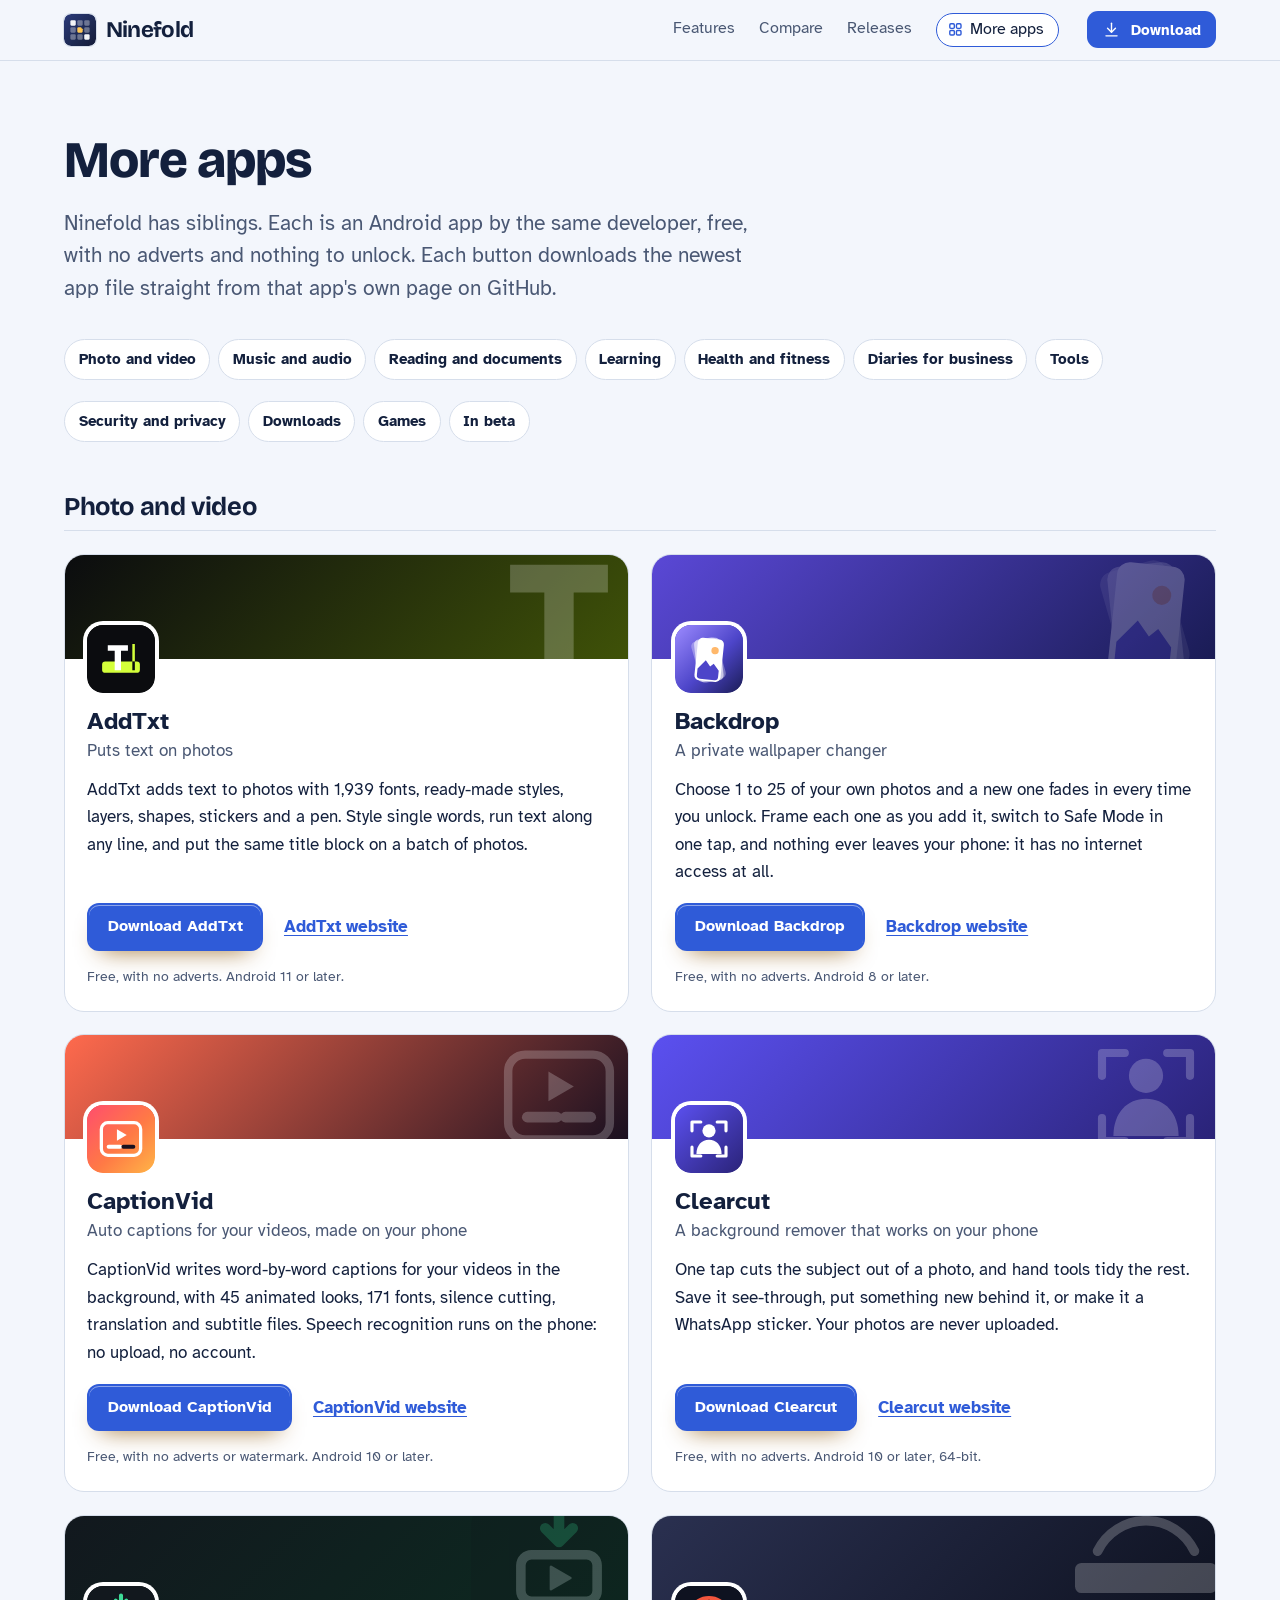
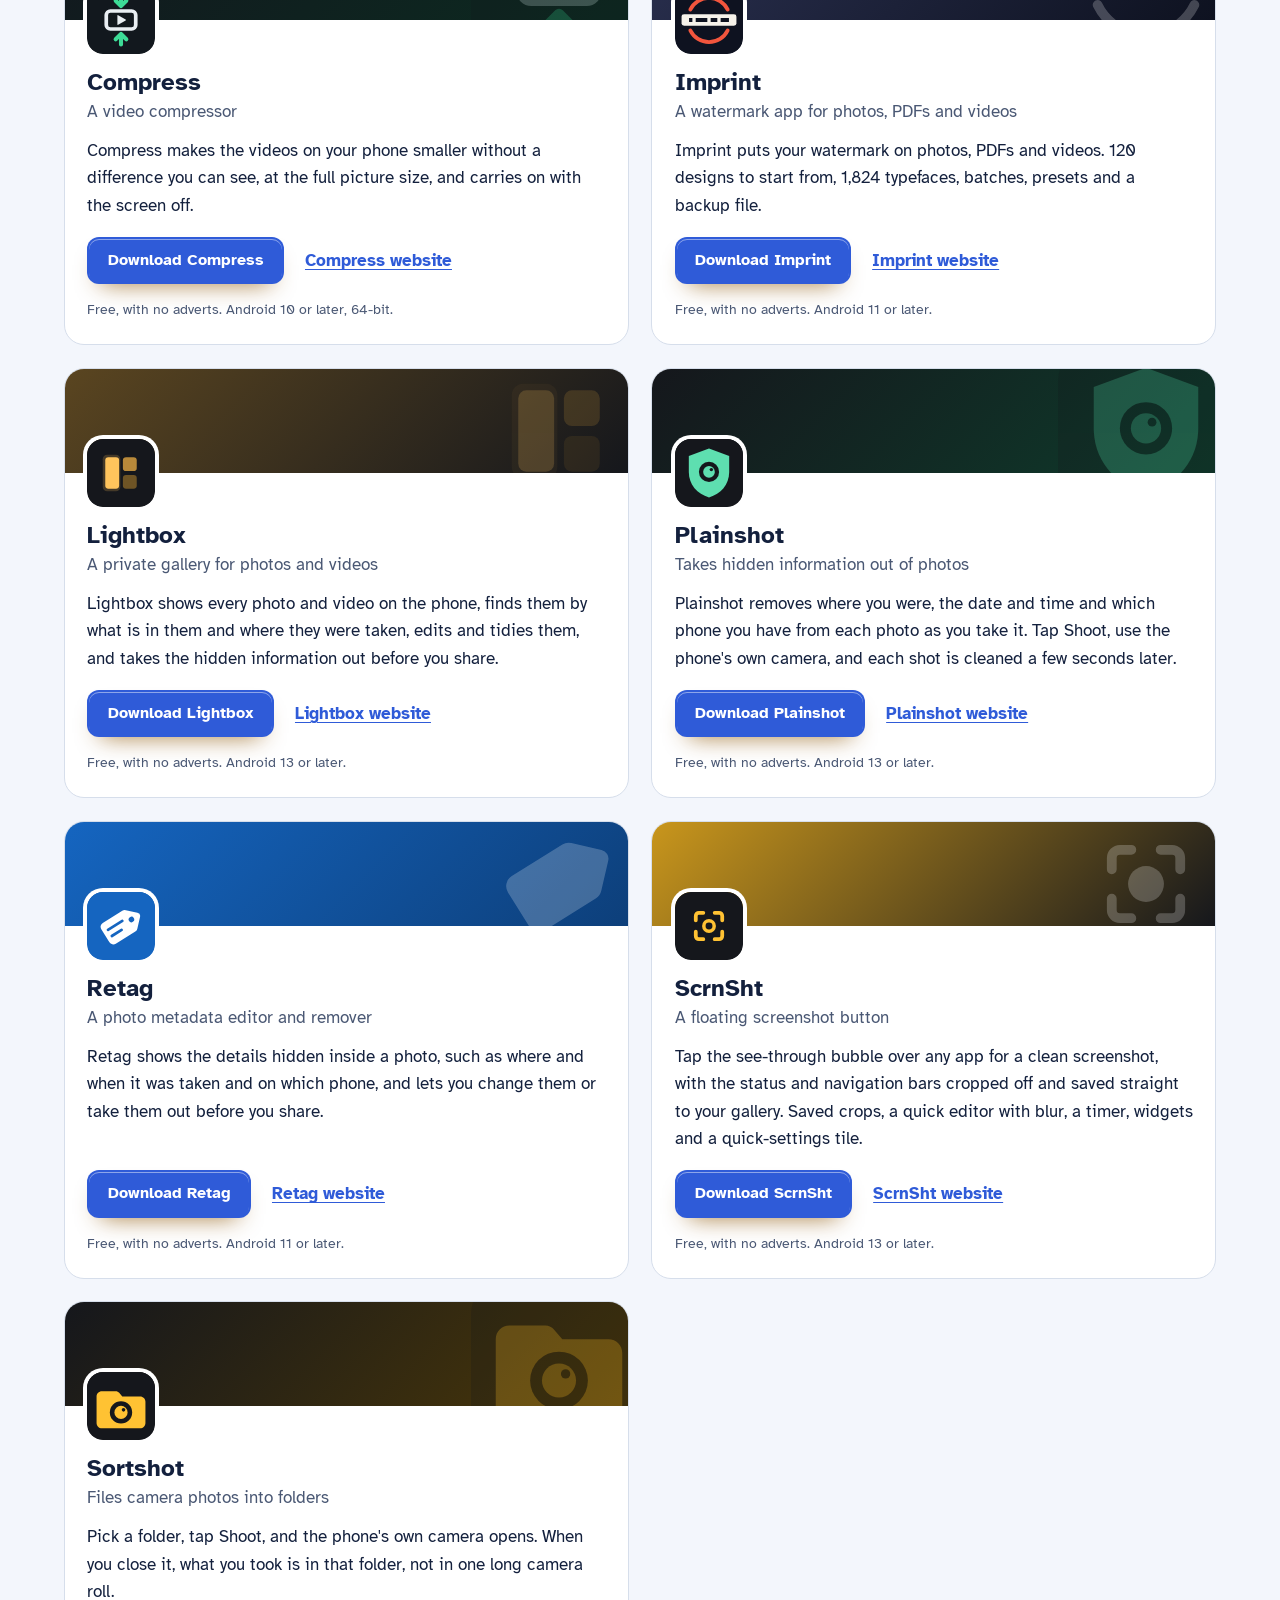
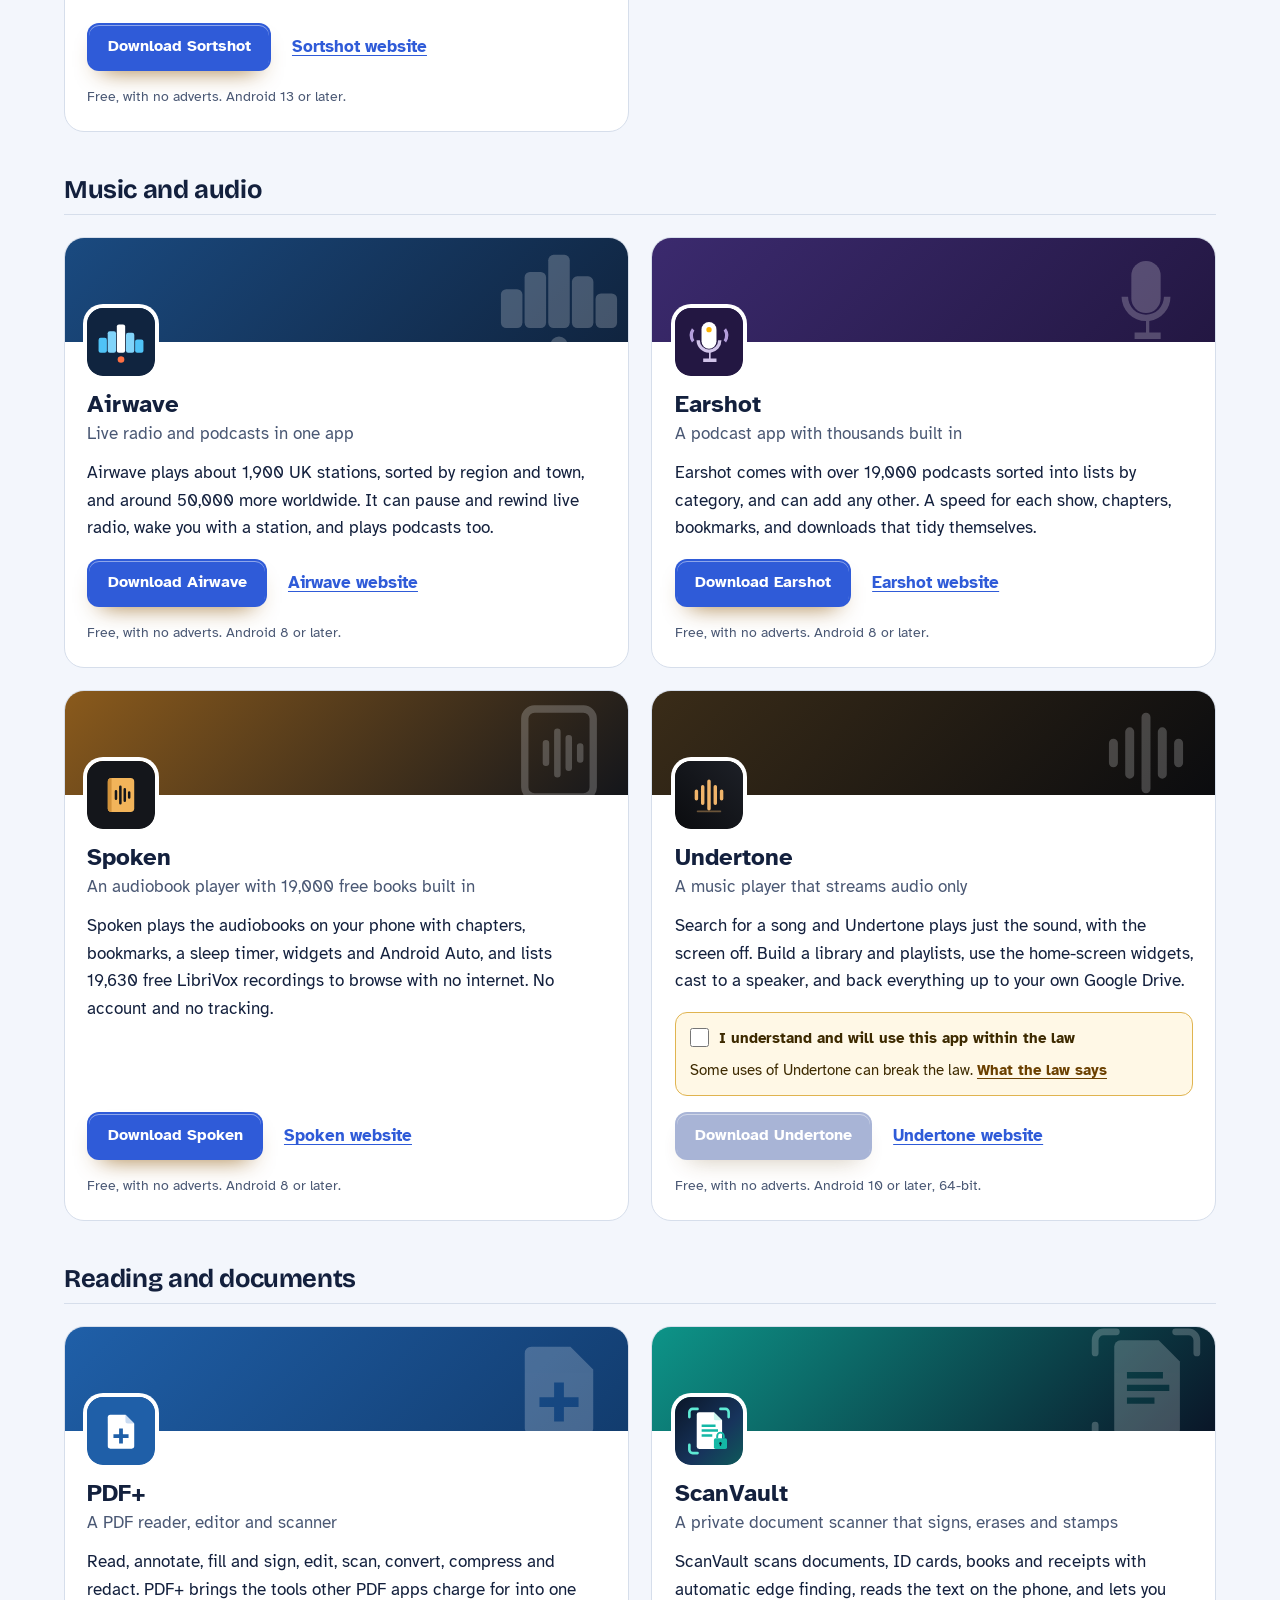
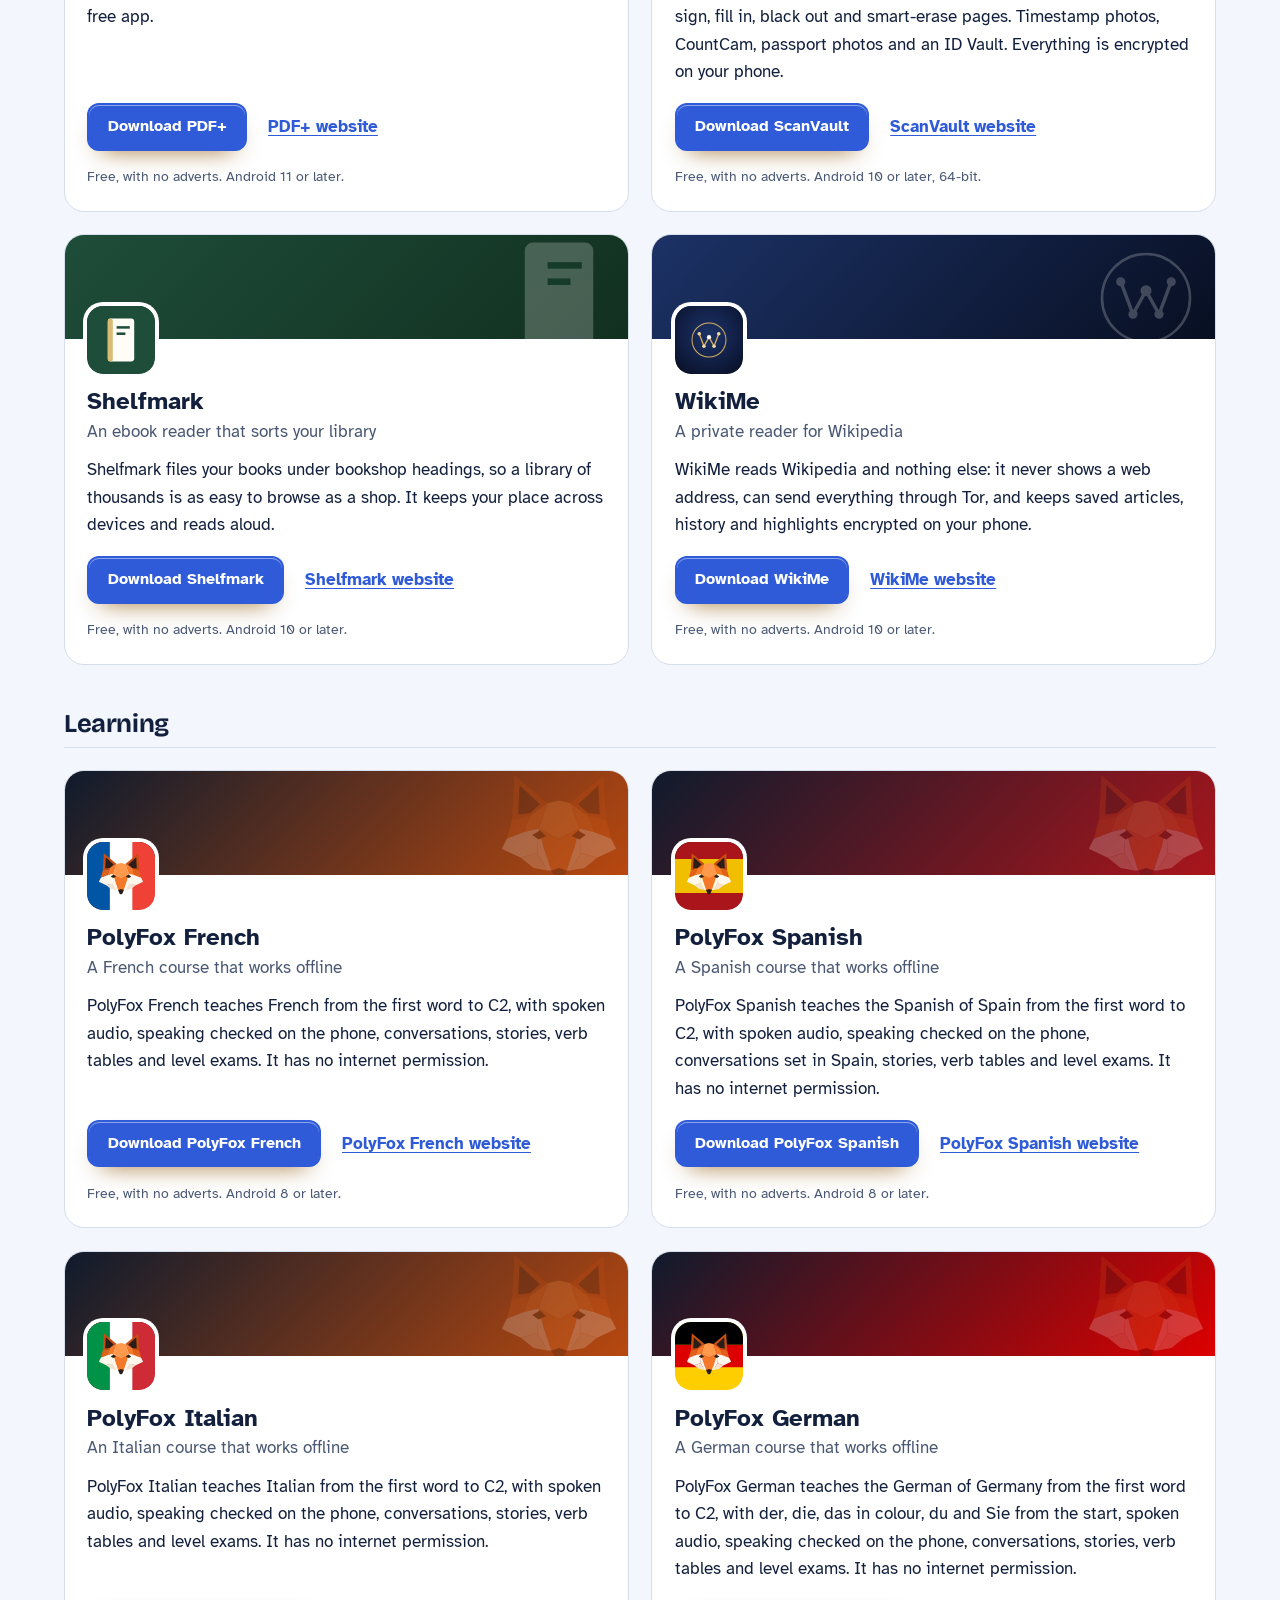
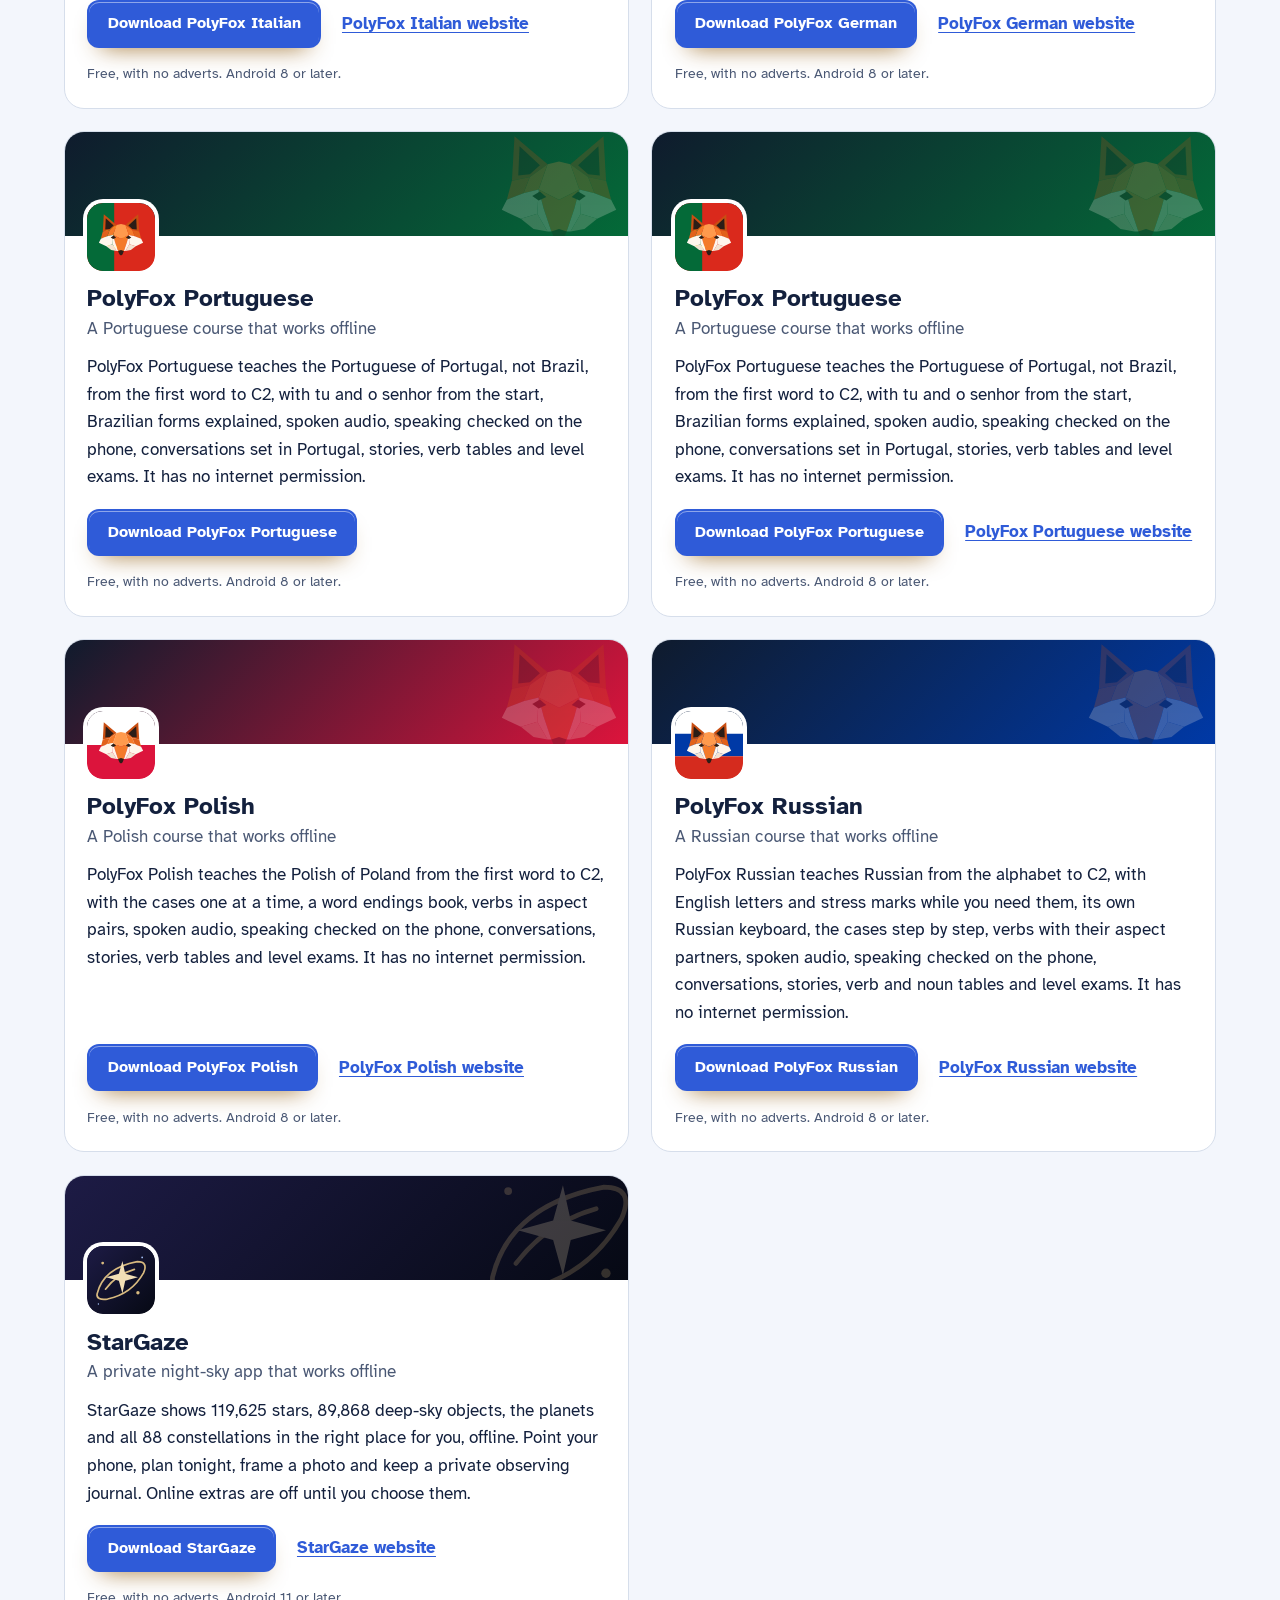
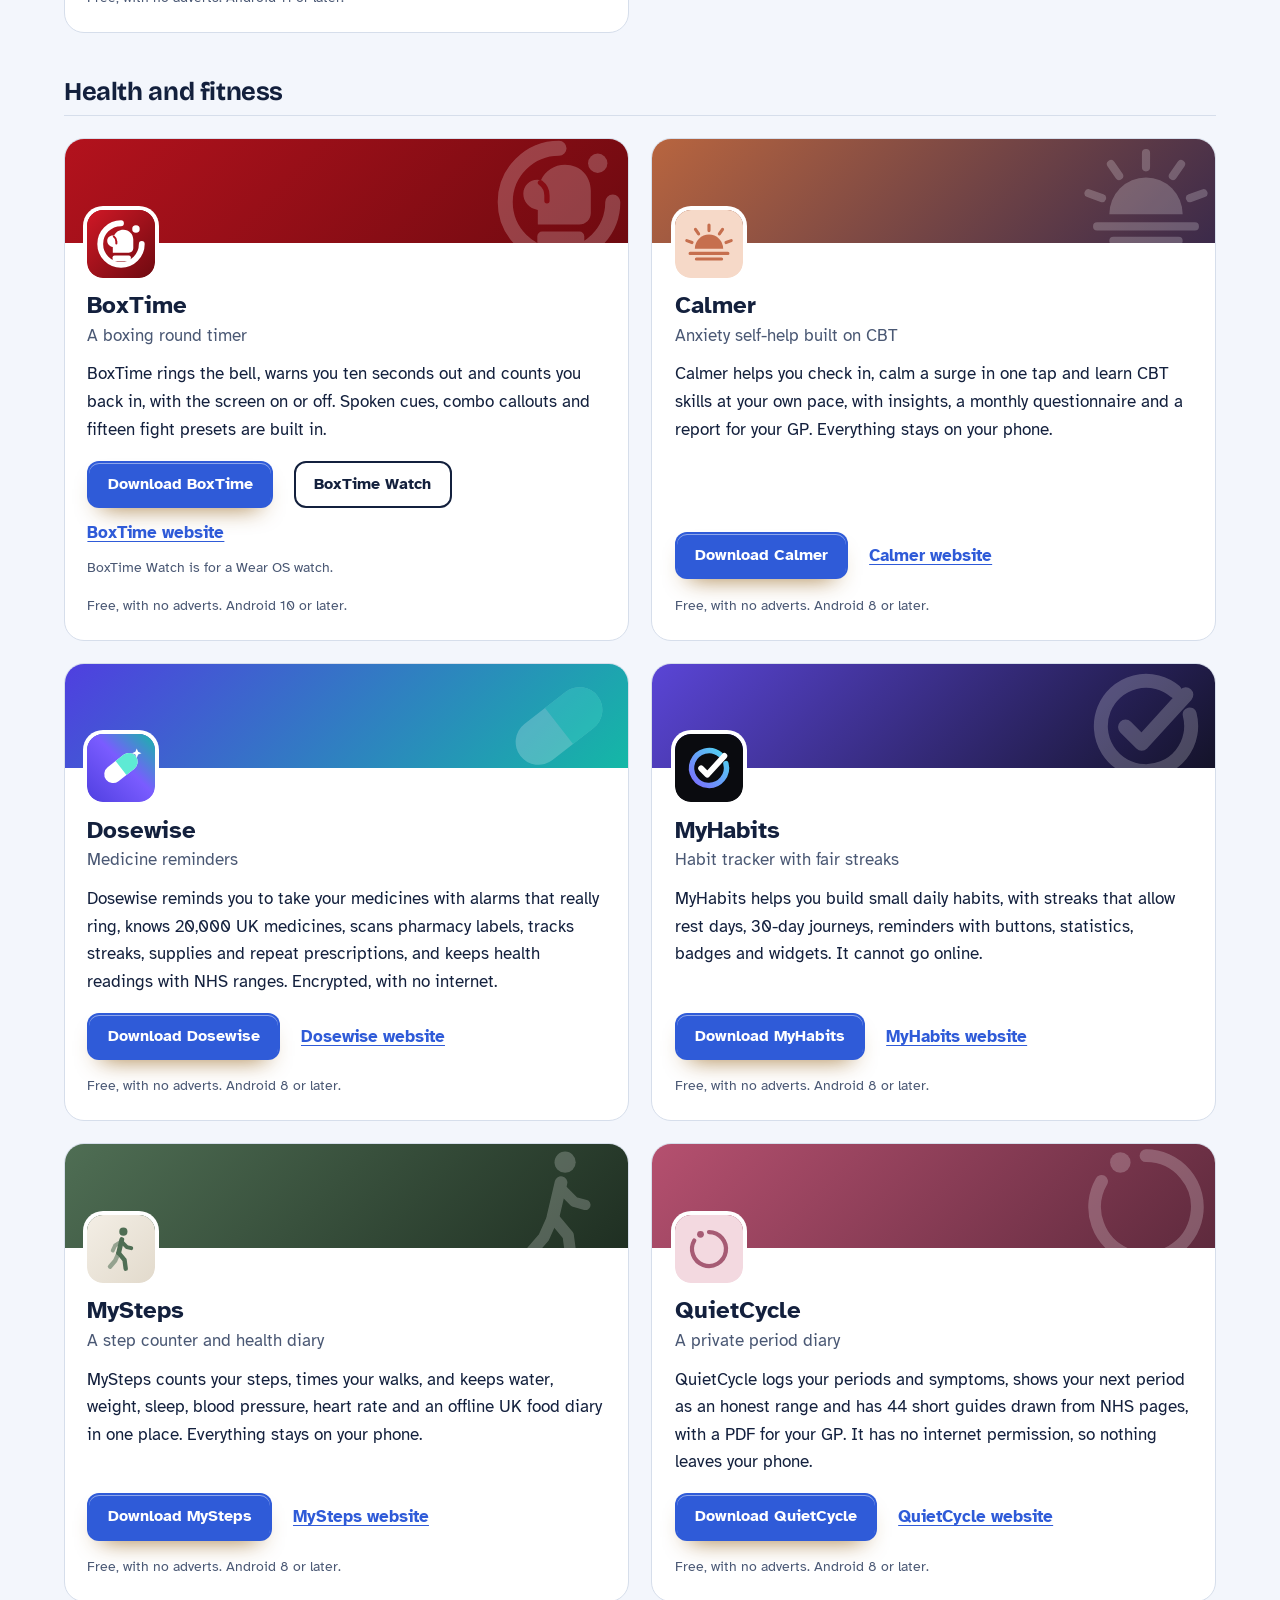
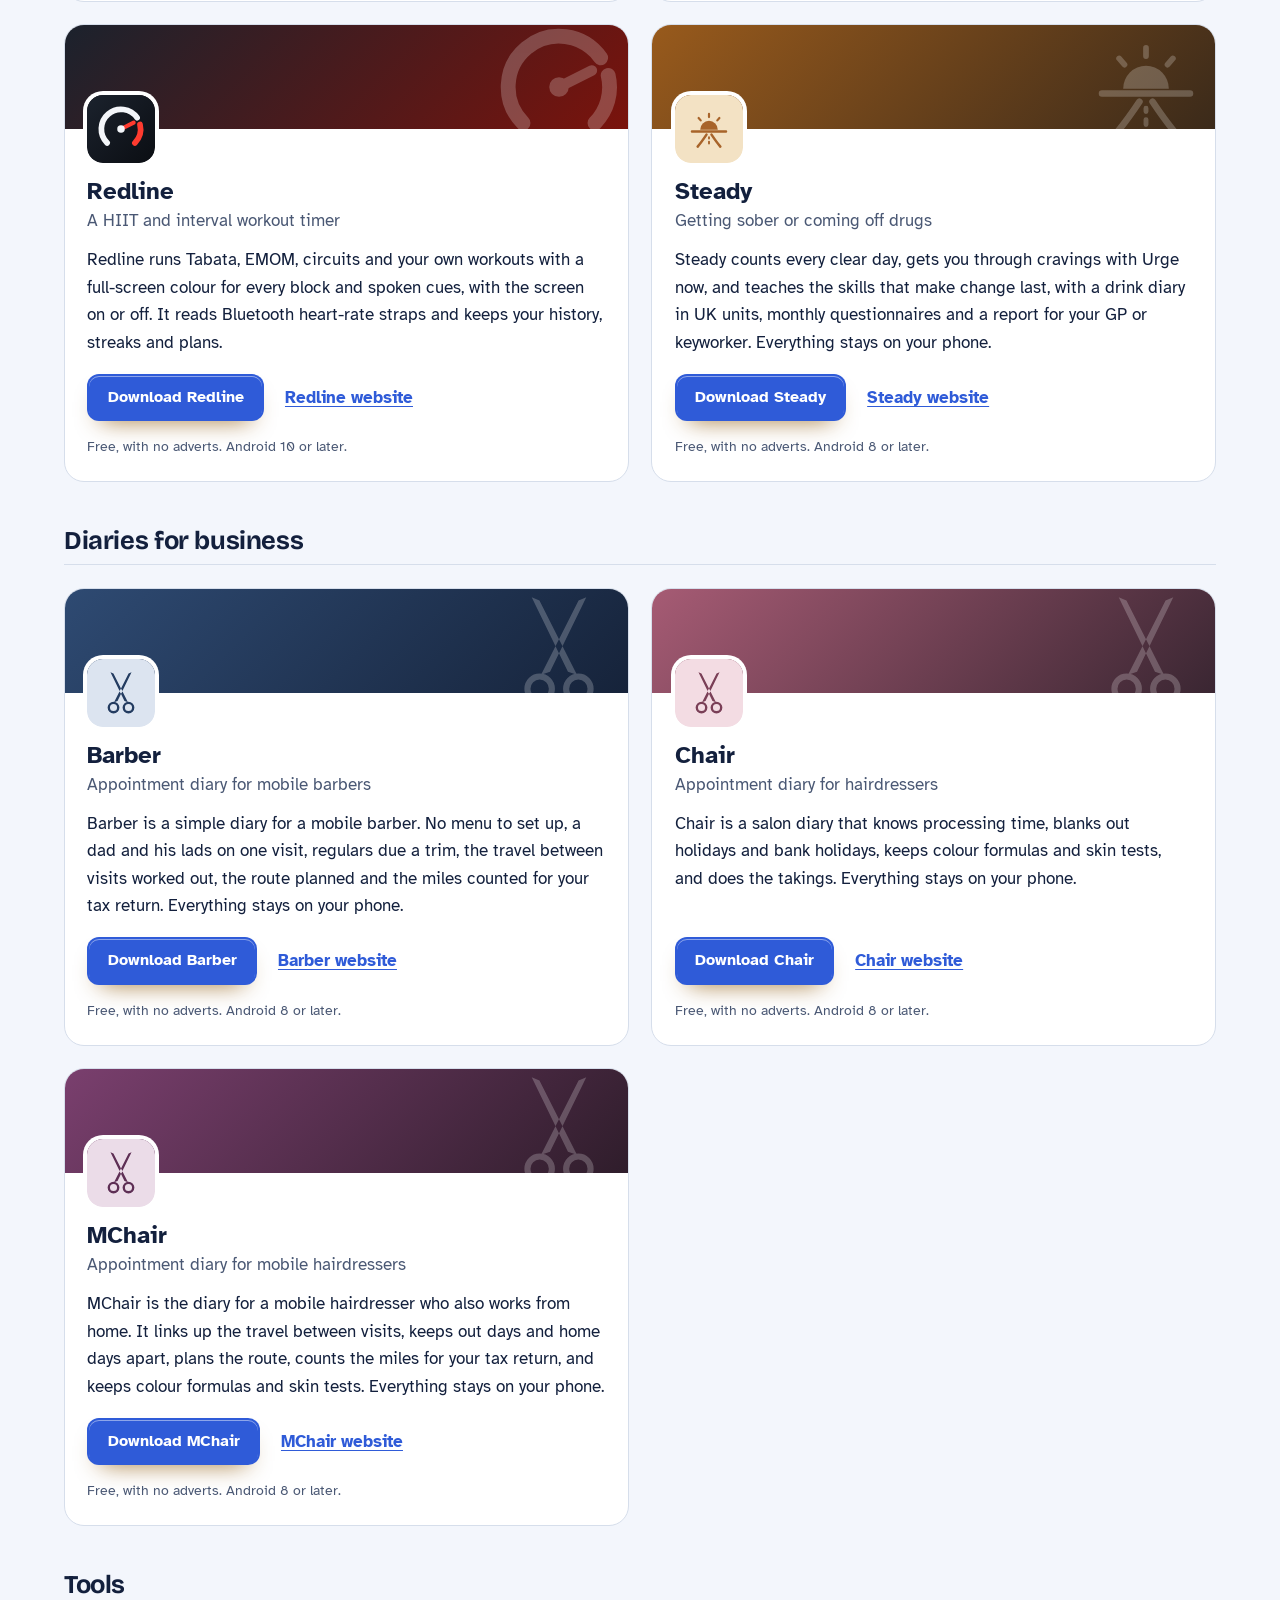
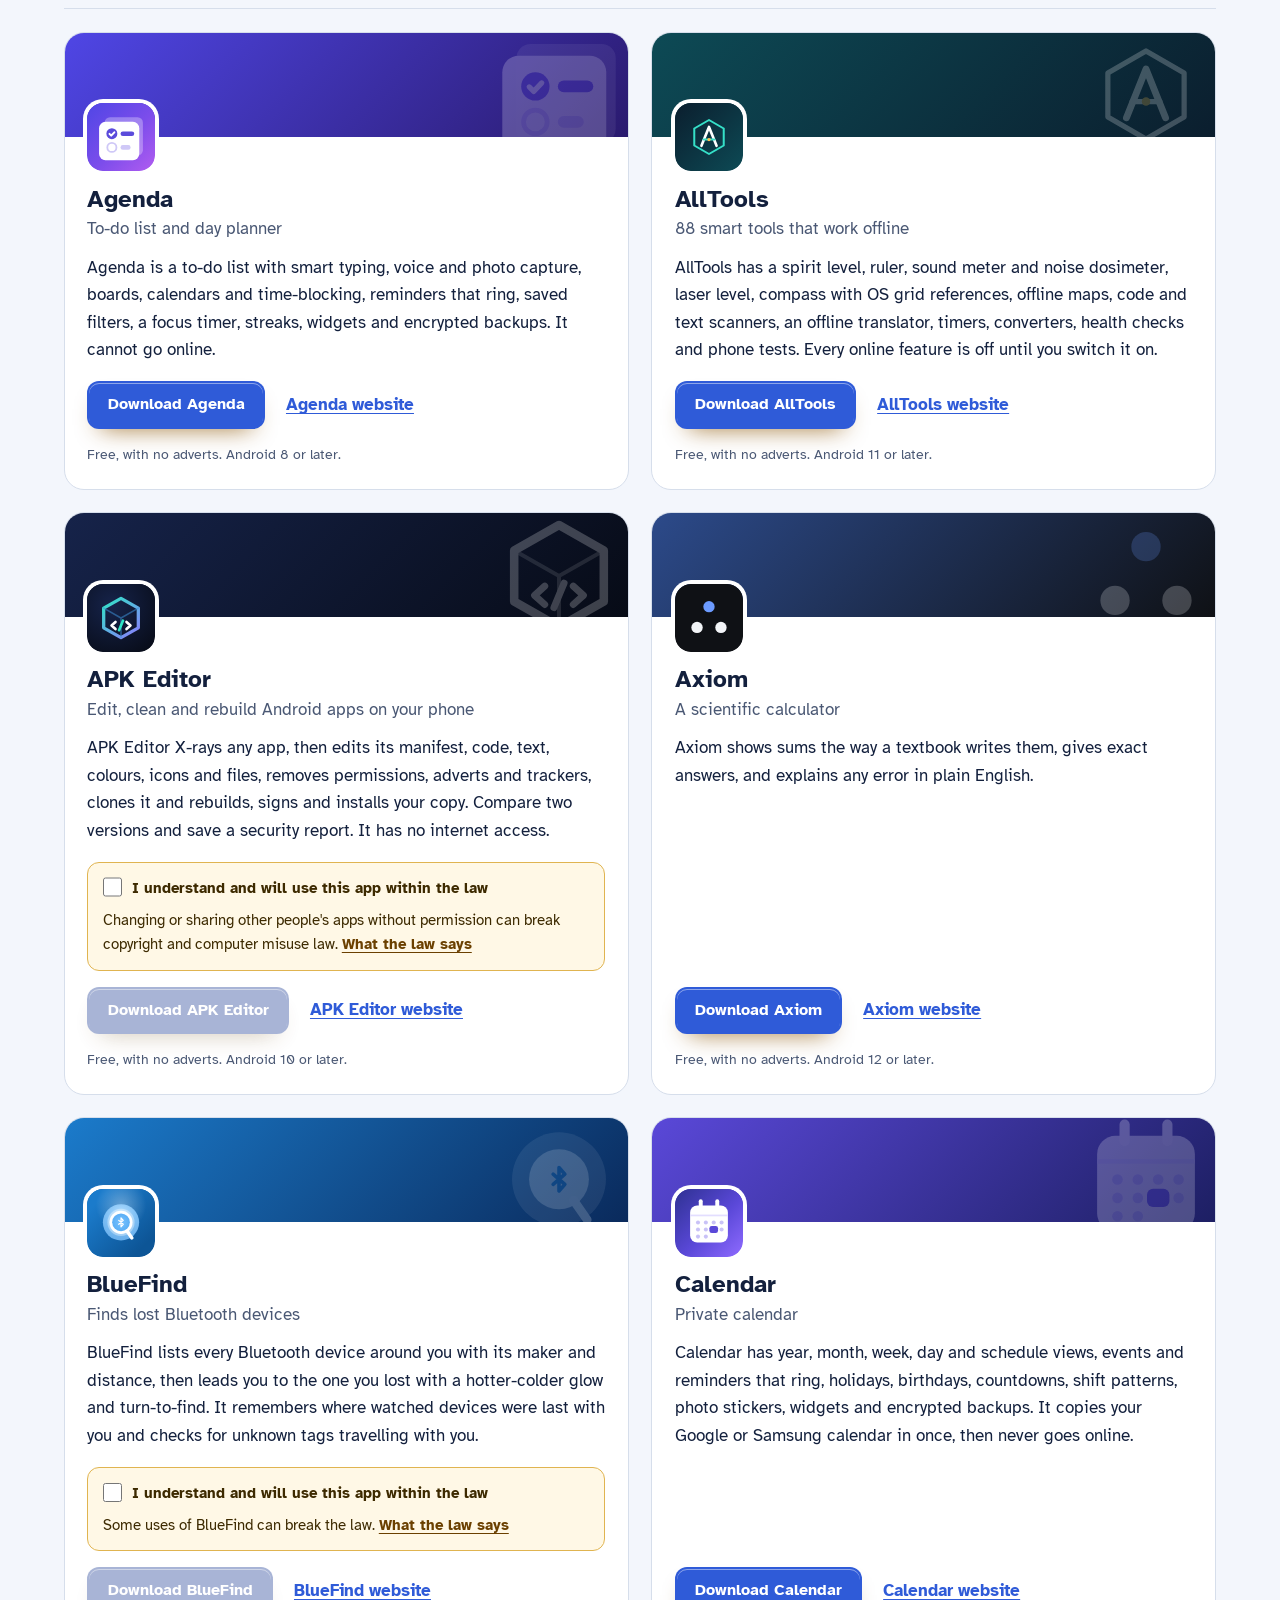
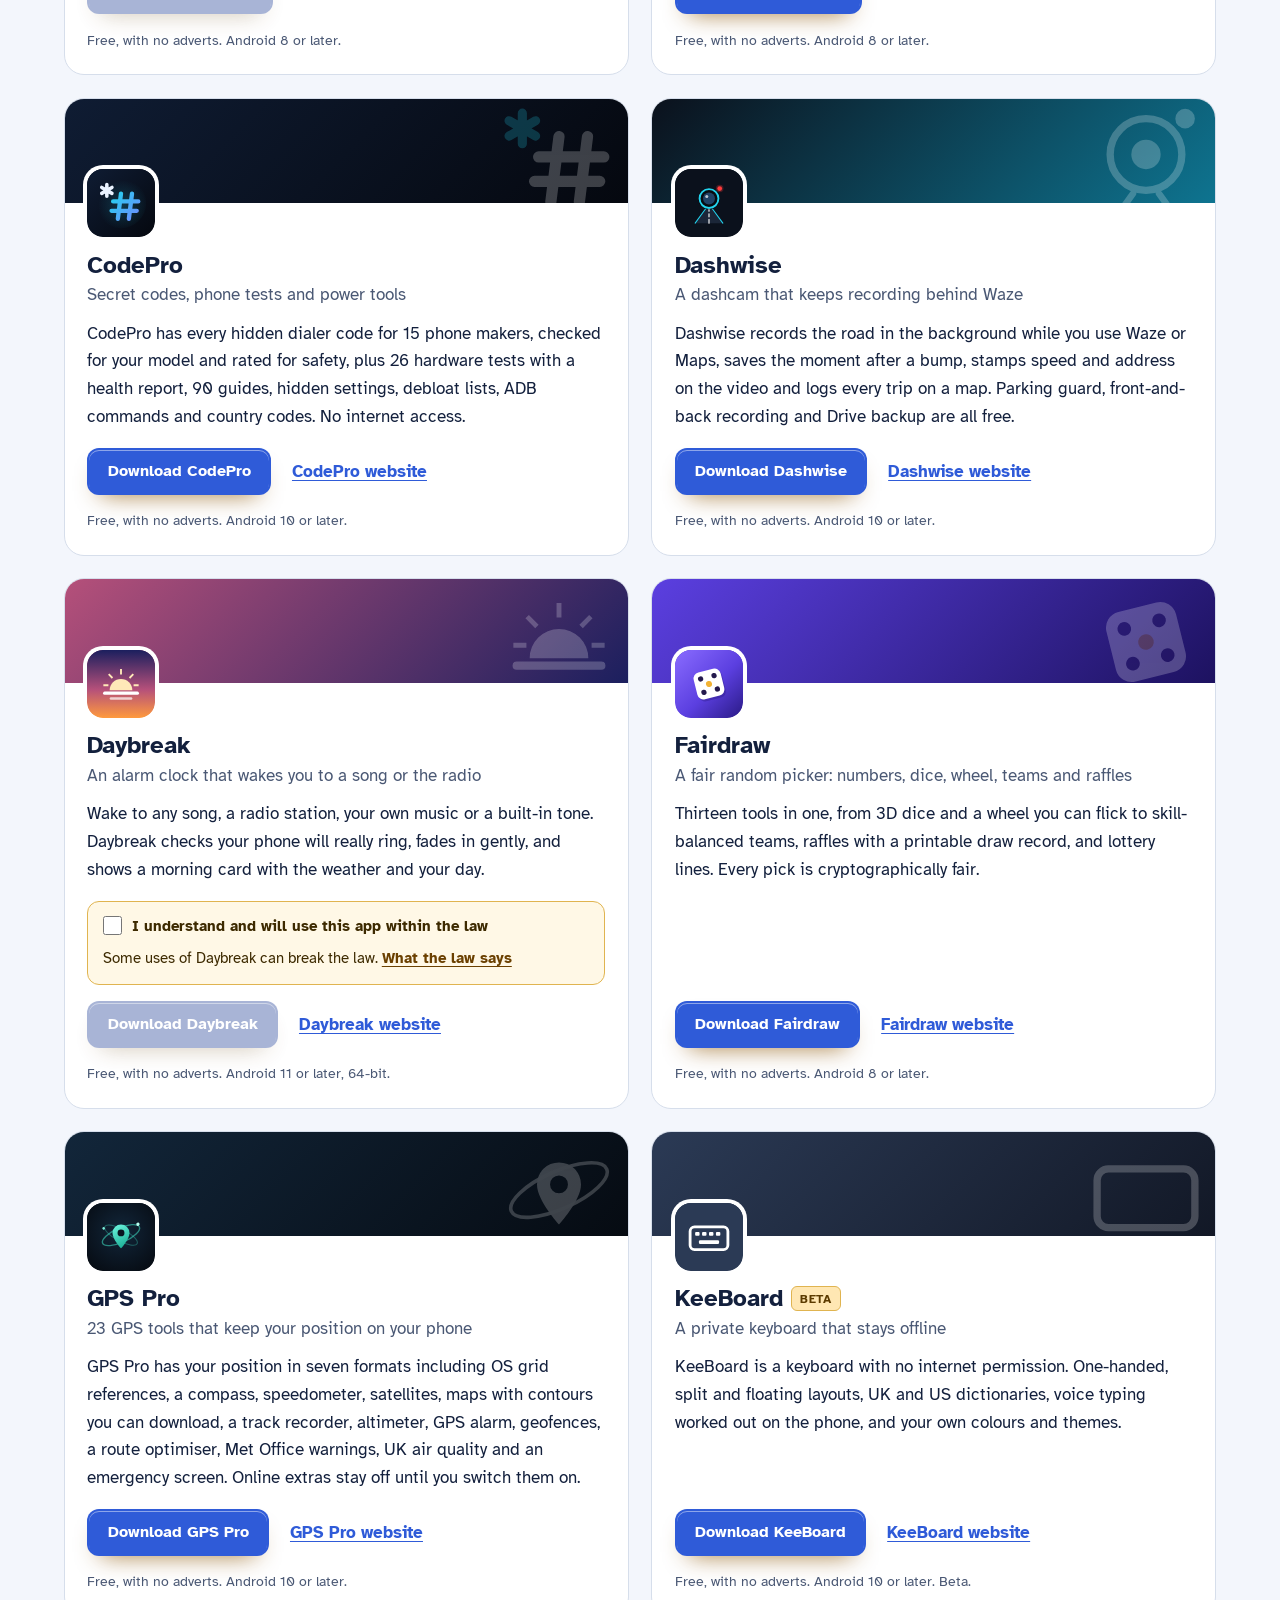
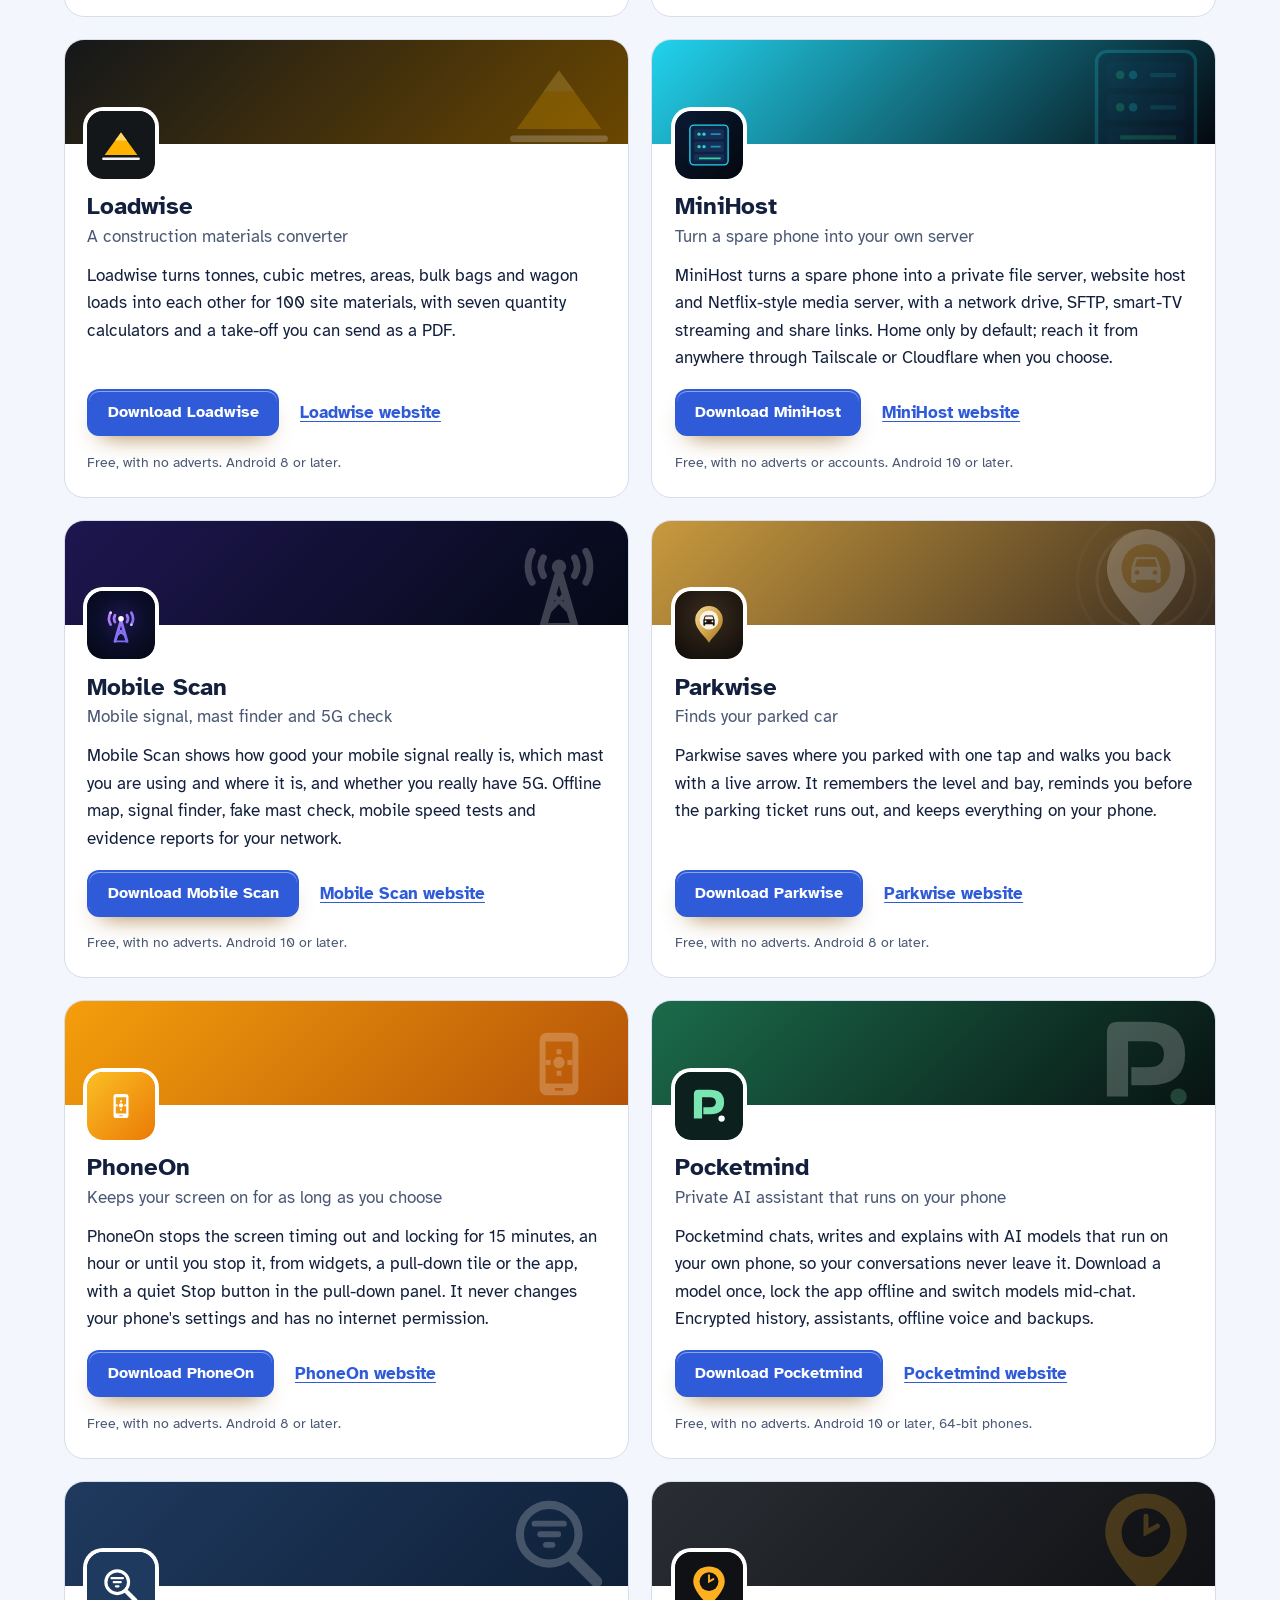
==== commit 3504c5d9: "More apps: add PolyFox Portuguese" ====
--- a/more-apps.html
+++ b/more-apps.html
@@ -4,7 +4,7 @@
 <meta charset="utf-8">
 <meta name="viewport" content="width=device-width, initial-scale=1">
 <title>More apps from the maker of Ninefold</title>
-<meta name="description" content="All 95 free Android apps from the maker of Ninefold, in one list by category, each with its download and a link to its website.">
+<meta name="description" content="All 96 free Android apps from the maker of Ninefold, in one list by category, each with its download and a link to its website.">
 <meta name="author" content="Jonathan Jackson">
 <link rel="canonical" href="https://customgpter.github.io/ninefold/more-apps.html">
 <meta name="theme-color" content="#f3f6fc" media="(prefers-color-scheme: light)">
@@ -12,7 +12,7 @@
 <meta property="og:type" content="website">
 <meta property="og:site_name" content="Ninefold">
 <meta property="og:title" content="More apps from the maker of Ninefold">
-<meta property="og:description" content="All 95 free Android apps from the maker of Ninefold, in one list by category, each with its download and a link to its website.">
+<meta property="og:description" content="All 96 free Android apps from the maker of Ninefold, in one list by category, each with its download and a link to its website.">
 <meta property="og:url" content="https://customgpter.github.io/ninefold/more-apps.html">
 <meta property="og:image" content="https://customgpter.github.io/ninefold/assets/og.png">
 <meta property="og:image:width" content="1200">
@@ -69,7 +69,7 @@
 <div class="mapps-group" role="group" aria-labelledby="apps-learning"><h2 class="mapps-cat" id="apps-learning">Learning</h2>
 <ul class="mapps"><li class="mapp" style="--b:#0f1b2d;--b2:#b8480f"><div class="mapp-cover" aria-hidden="true"><svg viewBox="0 0 108 108"><polygon fill="#C94E12" points="26.7,17.9 47.0,35.1 36.1,42.9 25.1,45.2"/><polygon fill="#C94E12" points="82.9,45.2 71.9,42.9 61.0,35.1 81.3,17.9"/><polygon fill="#2B1D17" points="29.8,24.1 42.3,35.8 36.1,41.3 29.0,42.1"/><polygon fill="#2B1D17" points="79.0,42.1 71.9,41.3 65.7,35.8 78.2,24.1"/><polygon fill="#FF9A4D" points="54.0,33.5 47.0,35.1 41.5,50.7 54.0,56.9"/><polygon fill="#FF9A4D" points="54.0,56.9 66.5,50.7 61.0,35.1 54.0,33.5"/><polygon fill="#F47A2A" points="47.0,35.1 36.1,42.9 32.2,53.0 41.5,50.7"/><polygon fill="#F47A2A" points="66.5,50.7 75.8,53.0 71.9,42.9 61.0,35.1"/><polygon fill="#E2611A" points="36.1,42.9 25.1,45.2 22.0,56.9 32.2,53.0"/><polygon fill="#E2611A" points="75.8,53.0 86.0,56.9 82.9,45.2 71.9,42.9"/><polygon fill="#FFF6EC" points="32.2,53.0 22.0,56.9 18.9,63.1 30.6,68.6 40.7,65.5 41.5,50.7"/><polygon fill="#FFF6EC" points="66.5,50.7 67.3,65.5 77.4,68.6 89.1,63.1 86.0,56.9 75.8,53.0"/><polygon fill="#F3E3D2" points="30.6,68.6 40.7,65.5 47.0,76.4 38.4,74.8"/><polygon fill="#F3E3D2" points="69.6,74.8 61.0,76.4 67.3,65.5 77.4,68.6"/><polygon fill="#F47A2A" points="41.5,50.7 54.0,56.9 54.0,78.0 49.3,76.4 44.6,62.4"/><polygon fill="#F47A2A" points="63.4,62.4 58.7,76.4 54.0,78.0 54.0,56.9 66.5,50.7"/><polygon fill="#FFF6EC" points="41.5,50.7 44.6,62.4 49.3,76.4 47.0,76.4 40.7,65.5"/><polygon fill="#FFF6EC" points="67.3,65.5 61.0,76.4 58.7,76.4 63.4,62.4 66.5,50.7"/><polygon fill="#2B1D17" points="49.3,76.4 54.0,74.8 58.7,76.4 56.3,81.9 54.0,83.4 51.7,81.9"/><polygon fill="#2B1D17" points="37.6,54.6 42.3,51.8 46.2,55.3 41.5,57.3"/><polygon fill="#2B1D17" points="66.5,57.3 61.8,55.3 65.7,51.8 70.4,54.6"/></svg></div><div class="mapp-body"><svg class="mapp-icon" viewBox="0 0 108 108" aria-hidden="true"><rect width="108" height="108" rx="24" fill="#EF4135"/><path fill="#FFFFFF" d="M36 0H72V108H36Z"/><path fill="#0055A4" d="M24 0H36V108H24A24 24 0 0 1 0 84V24A24 24 0 0 1 24 0Z"/><polygon fill="#C94E12" points="26.7,17.9 47.0,35.1 36.1,42.9 25.1,45.2"/><polygon fill="#C94E12" points="82.9,45.2 71.9,42.9 61.0,35.1 81.3,17.9"/><polygon fill="#2B1D17" points="29.8,24.1 42.3,35.8 36.1,41.3 29.0,42.1"/><polygon fill="#2B1D17" points="79.0,42.1 71.9,41.3 65.7,35.8 78.2,24.1"/><polygon fill="#FF9A4D" points="54.0,33.5 47.0,35.1 41.5,50.7 54.0,56.9"/><polygon fill="#FF9A4D" points="54.0,56.9 66.5,50.7 61.0,35.1 54.0,33.5"/><polygon fill="#F47A2A" points="47.0,35.1 36.1,42.9 32.2,53.0 41.5,50.7"/><polygon fill="#F47A2A" points="66.5,50.7 75.8,53.0 71.9,42.9 61.0,35.1"/><polygon fill="#E2611A" points="36.1,42.9 25.1,45.2 22.0,56.9 32.2,53.0"/><polygon fill="#E2611A" points="75.8,53.0 86.0,56.9 82.9,45.2 71.9,42.9"/><polygon fill="#FFF6EC" points="32.2,53.0 22.0,56.9 18.9,63.1 30.6,68.6 40.7,65.5 41.5,50.7"/><polygon fill="#FFF6EC" points="66.5,50.7 67.3,65.5 77.4,68.6 89.1,63.1 86.0,56.9 75.8,53.0"/><polygon fill="#F3E3D2" points="30.6,68.6 40.7,65.5 47.0,76.4 38.4,74.8"/><polygon fill="#F3E3D2" points="69.6,74.8 61.0,76.4 67.3,65.5 77.4,68.6"/><polygon fill="#F47A2A" points="41.5,50.7 54.0,56.9 54.0,78.0 49.3,76.4 44.6,62.4"/><polygon fill="#F47A2A" points="63.4,62.4 58.7,76.4 54.0,78.0 54.0,56.9 66.5,50.7"/><polygon fill="#FFF6EC" points="41.5,50.7 44.6,62.4 49.3,76.4 47.0,76.4 40.7,65.5"/><polygon fill="#FFF6EC" points="67.3,65.5 61.0,76.4 58.7,76.4 63.4,62.4 66.5,50.7"/><polygon fill="#2B1D17" points="49.3,76.4 54.0,74.8 58.7,76.4 56.3,81.9 54.0,83.4 51.7,81.9"/><polygon fill="#2B1D17" points="37.6,54.6 42.3,51.8 46.2,55.3 41.5,57.3"/><polygon fill="#2B1D17" points="66.5,57.3 61.8,55.3 65.7,51.8 70.4,54.6"/></svg><h3>PolyFox French</h3><p class="mapp-kind">A French course that works offline</p><p class="mapp-say">PolyFox French teaches French from the first word to C2, with spoken audio, speaking checked on the phone, conversations, stories, verb tables and level exams. It has no internet permission.</p><p class="mapp-go"><a class="button" href="https://github.com/CustomGPTer/polyfox/releases/latest/download/PolyFox.apk">Download PolyFox French</a><a class="mapp-site" href="https://customgpter.github.io/polyfox/">PolyFox French website</a></p><p class="mapp-needs">Free, with no adverts. Android 8 or later.</p></div></li><li class="mapp" style="--b:#0f1b2d;--b2:#aa151b"><div class="mapp-cover" aria-hidden="true"><svg viewBox="0 0 108 108"><polygon fill="#C94E12" points="26.7,17.9 47.0,35.1 36.1,42.9 25.1,45.2"/><polygon fill="#C94E12" points="82.9,45.2 71.9,42.9 61.0,35.1 81.3,17.9"/><polygon fill="#2B1D17" points="29.8,24.1 42.3,35.8 36.1,41.3 29.0,42.1"/><polygon fill="#2B1D17" points="79.0,42.1 71.9,41.3 65.7,35.8 78.2,24.1"/><polygon fill="#FF9A4D" points="54.0,33.5 47.0,35.1 41.5,50.7 54.0,56.9"/><polygon fill="#FF9A4D" points="54.0,56.9 66.5,50.7 61.0,35.1 54.0,33.5"/><polygon fill="#F47A2A" points="47.0,35.1 36.1,42.9 32.2,53.0 41.5,50.7"/><polygon fill="#F47A2A" points="66.5,50.7 75.8,53.0 71.9,42.9 61.0,35.1"/><polygon fill="#E2611A" points="36.1,42.9 25.1,45.2 22.0,56.9 32.2,53.0"/><polygon fill="#E2611A" points="75.8,53.0 86.0,56.9 82.9,45.2 71.9,42.9"/><polygon fill="#FFF6EC" points="32.2,53.0 22.0,56.9 18.9,63.1 30.6,68.6 40.7,65.5 41.5,50.7"/><polygon fill="#FFF6EC" points="66.5,50.7 67.3,65.5 77.4,68.6 89.1,63.1 86.0,56.9 75.8,53.0"/><polygon fill="#F3E3D2" points="30.6,68.6 40.7,65.5 47.0,76.4 38.4,74.8"/><polygon fill="#F3E3D2" points="69.6,74.8 61.0,76.4 67.3,65.5 77.4,68.6"/><polygon fill="#F47A2A" points="41.5,50.7 54.0,56.9 54.0,78.0 49.3,76.4 44.6,62.4"/><polygon fill="#F47A2A" points="63.4,62.4 58.7,76.4 54.0,78.0 54.0,56.9 66.5,50.7"/><polygon fill="#FFF6EC" points="41.5,50.7 44.6,62.4 49.3,76.4 47.0,76.4 40.7,65.5"/><polygon fill="#FFF6EC" points="67.3,65.5 61.0,76.4 58.7,76.4 63.4,62.4 66.5,50.7"/><polygon fill="#2B1D17" points="49.3,76.4 54.0,74.8 58.7,76.4 56.3,81.9 54.0,83.4 51.7,81.9"/><polygon fill="#2B1D17" points="37.6,54.6 42.3,51.8 46.2,55.3 41.5,57.3"/><polygon fill="#2B1D17" points="66.5,57.3 61.8,55.3 65.7,51.8 70.4,54.6"/></svg></div><div class="mapp-body"><svg class="mapp-icon" viewBox="0 0 108 108" aria-hidden="true"><rect width="108" height="108" rx="24" fill="#AA151B"/><path fill="#F1BF00" d="M0 27H108V81H0Z"/><polygon fill="#C94E12" points="26.7,17.9 47.0,35.1 36.1,42.9 25.1,45.2"/><polygon fill="#C94E12" points="82.9,45.2 71.9,42.9 61.0,35.1 81.3,17.9"/><polygon fill="#2B1D17" points="29.8,24.1 42.3,35.8 36.1,41.3 29.0,42.1"/><polygon fill="#2B1D17" points="79.0,42.1 71.9,41.3 65.7,35.8 78.2,24.1"/><polygon fill="#FF9A4D" points="54.0,33.5 47.0,35.1 41.5,50.7 54.0,56.9"/><polygon fill="#FF9A4D" points="54.0,56.9 66.5,50.7 61.0,35.1 54.0,33.5"/><polygon fill="#F47A2A" points="47.0,35.1 36.1,42.9 32.2,53.0 41.5,50.7"/><polygon fill="#F47A2A" points="66.5,50.7 75.8,53.0 71.9,42.9 61.0,35.1"/><polygon fill="#E2611A" points="36.1,42.9 25.1,45.2 22.0,56.9 32.2,53.0"/><polygon fill="#E2611A" points="75.8,53.0 86.0,56.9 82.9,45.2 71.9,42.9"/><polygon fill="#FFF6EC" points="32.2,53.0 22.0,56.9 18.9,63.1 30.6,68.6 40.7,65.5 41.5,50.7"/><polygon fill="#FFF6EC" points="66.5,50.7 67.3,65.5 77.4,68.6 89.1,63.1 86.0,56.9 75.8,53.0"/><polygon fill="#F3E3D2" points="30.6,68.6 40.7,65.5 47.0,76.4 38.4,74.8"/><polygon fill="#F3E3D2" points="69.6,74.8 61.0,76.4 67.3,65.5 77.4,68.6"/><polygon fill="#F47A2A" points="41.5,50.7 54.0,56.9 54.0,78.0 49.3,76.4 44.6,62.4"/><polygon fill="#F47A2A" points="63.4,62.4 58.7,76.4 54.0,78.0 54.0,56.9 66.5,50.7"/><polygon fill="#FFF6EC" points="41.5,50.7 44.6,62.4 49.3,76.4 47.0,76.4 40.7,65.5"/><polygon fill="#FFF6EC" points="67.3,65.5 61.0,76.4 58.7,76.4 63.4,62.4 66.5,50.7"/><polygon fill="#2B1D17" points="49.3,76.4 54.0,74.8 58.7,76.4 56.3,81.9 54.0,83.4 51.7,81.9"/><polygon fill="#2B1D17" points="37.6,54.6 42.3,51.8 46.2,55.3 41.5,57.3"/><polygon fill="#2B1D17" points="66.5,57.3 61.8,55.3 65.7,51.8 70.4,54.6"/></svg><h3>PolyFox Spanish</h3><p class="mapp-kind">A Spanish course that works offline</p><p class="mapp-say">PolyFox Spanish teaches the Spanish of Spain from the first word to C2, with spoken audio, speaking checked on the phone, conversations set in Spain, stories, verb tables and level exams. It has no internet permission.</p><p class="mapp-go"><a class="button" href="https://github.com/CustomGPTer/polyfox-spanish/releases/latest/download/PolyFox.apk">Download PolyFox Spanish</a><a class="mapp-site" href="https://customgpter.github.io/polyfox-spanish/">PolyFox Spanish website</a></p><p class="mapp-needs">Free, with no adverts. Android 8 or later.</p></div></li>
 <li class="mapp" style="--b:#0f1b2d;--b2:#b8480f"><div class="mapp-cover" aria-hidden="true"><svg viewBox="0 0 108 108"><polygon fill="#C94E12" points="26.7,17.9 47.0,35.1 36.1,42.9 25.1,45.2"/><polygon fill="#C94E12" points="82.9,45.2 71.9,42.9 61.0,35.1 81.3,17.9"/><polygon fill="#2B1D17" points="29.8,24.1 42.3,35.8 36.1,41.3 29.0,42.1"/><polygon fill="#2B1D17" points="79.0,42.1 71.9,41.3 65.7,35.8 78.2,24.1"/><polygon fill="#FF9A4D" points="54.0,33.5 47.0,35.1 41.5,50.7 54.0,56.9"/><polygon fill="#FF9A4D" points="54.0,56.9 66.5,50.7 61.0,35.1 54.0,33.5"/><polygon fill="#F47A2A" points="47.0,35.1 36.1,42.9 32.2,53.0 41.5,50.7"/><polygon fill="#F47A2A" points="66.5,50.7 75.8,53.0 71.9,42.9 61.0,35.1"/><polygon fill="#E2611A" points="36.1,42.9 25.1,45.2 22.0,56.9 32.2,53.0"/><polygon fill="#E2611A" points="75.8,53.0 86.0,56.9 82.9,45.2 71.9,42.9"/><polygon fill="#FFF6EC" points="32.2,53.0 22.0,56.9 18.9,63.1 30.6,68.6 40.7,65.5 41.5,50.7"/><polygon fill="#FFF6EC" points="66.5,50.7 67.3,65.5 77.4,68.6 89.1,63.1 86.0,56.9 75.8,53.0"/><polygon fill="#F3E3D2" points="30.6,68.6 40.7,65.5 47.0,76.4 38.4,74.8"/><polygon fill="#F3E3D2" points="69.6,74.8 61.0,76.4 67.3,65.5 77.4,68.6"/><polygon fill="#F47A2A" points="41.5,50.7 54.0,56.9 54.0,78.0 49.3,76.4 44.6,62.4"/><polygon fill="#F47A2A" points="63.4,62.4 58.7,76.4 54.0,78.0 54.0,56.9 66.5,50.7"/><polygon fill="#FFF6EC" points="41.5,50.7 44.6,62.4 49.3,76.4 47.0,76.4 40.7,65.5"/><polygon fill="#FFF6EC" points="67.3,65.5 61.0,76.4 58.7,76.4 63.4,62.4 66.5,50.7"/><polygon fill="#2B1D17" points="49.3,76.4 54.0,74.8 58.7,76.4 56.3,81.9 54.0,83.4 51.7,81.9"/><polygon fill="#2B1D17" points="37.6,54.6 42.3,51.8 46.2,55.3 41.5,57.3"/><polygon fill="#2B1D17" points="66.5,57.3 61.8,55.3 65.7,51.8 70.4,54.6"/></svg></div><div class="mapp-body"><svg class="mapp-icon" viewBox="0 0 108 108" aria-hidden="true"><rect width="108" height="108" rx="24" fill="#CE2B37"/><path fill="#FFFFFF" d="M36 0H72V108H36Z"/><path fill="#009246" d="M24 0H36V108H24A24 24 0 0 1 0 84V24A24 24 0 0 1 24 0Z"/><polygon fill="#C94E12" points="26.7,17.9 47.0,35.1 36.1,42.9 25.1,45.2"/><polygon fill="#C94E12" points="82.9,45.2 71.9,42.9 61.0,35.1 81.3,17.9"/><polygon fill="#2B1D17" points="29.8,24.1 42.3,35.8 36.1,41.3 29.0,42.1"/><polygon fill="#2B1D17" points="79.0,42.1 71.9,41.3 65.7,35.8 78.2,24.1"/><polygon fill="#FF9A4D" points="54.0,33.5 47.0,35.1 41.5,50.7 54.0,56.9"/><polygon fill="#FF9A4D" points="54.0,56.9 66.5,50.7 61.0,35.1 54.0,33.5"/><polygon fill="#F47A2A" points="47.0,35.1 36.1,42.9 32.2,53.0 41.5,50.7"/><polygon fill="#F47A2A" points="66.5,50.7 75.8,53.0 71.9,42.9 61.0,35.1"/><polygon fill="#E2611A" points="36.1,42.9 25.1,45.2 22.0,56.9 32.2,53.0"/><polygon fill="#E2611A" points="75.8,53.0 86.0,56.9 82.9,45.2 71.9,42.9"/><polygon fill="#FFF6EC" points="32.2,53.0 22.0,56.9 18.9,63.1 30.6,68.6 40.7,65.5 41.5,50.7"/><polygon fill="#FFF6EC" points="66.5,50.7 67.3,65.5 77.4,68.6 89.1,63.1 86.0,56.9 75.8,53.0"/><polygon fill="#F3E3D2" points="30.6,68.6 40.7,65.5 47.0,76.4 38.4,74.8"/><polygon fill="#F3E3D2" points="69.6,74.8 61.0,76.4 67.3,65.5 77.4,68.6"/><polygon fill="#F47A2A" points="41.5,50.7 54.0,56.9 54.0,78.0 49.3,76.4 44.6,62.4"/><polygon fill="#F47A2A" points="63.4,62.4 58.7,76.4 54.0,78.0 54.0,56.9 66.5,50.7"/><polygon fill="#FFF6EC" points="41.5,50.7 44.6,62.4 49.3,76.4 47.0,76.4 40.7,65.5"/><polygon fill="#FFF6EC" points="67.3,65.5 61.0,76.4 58.7,76.4 63.4,62.4 66.5,50.7"/><polygon fill="#2B1D17" points="49.3,76.4 54.0,74.8 58.7,76.4 56.3,81.9 54.0,83.4 51.7,81.9"/><polygon fill="#2B1D17" points="37.6,54.6 42.3,51.8 46.2,55.3 41.5,57.3"/><polygon fill="#2B1D17" points="66.5,57.3 61.8,55.3 65.7,51.8 70.4,54.6"/></svg><h3>PolyFox Italian</h3><p class="mapp-kind">An Italian course that works offline</p><p class="mapp-say">PolyFox Italian teaches Italian from the first word to C2, with spoken audio, speaking checked on the phone, conversations, stories, verb tables and level exams. It has no internet permission.</p><p class="mapp-go"><a class="button" href="https://github.com/CustomGPTer/polyfox-italian/releases/latest/download/PolyFox-Italian.apk">Download PolyFox Italian</a><a class="mapp-site" href="https://customgpter.github.io/polyfox-italian/">PolyFox Italian website</a></p><p class="mapp-needs">Free, with no adverts. Android 8 or later.</p></div></li>
-<li class="mapp" style="--b:#0f1b2d;--b2:#dd0000"><div class="mapp-cover" aria-hidden="true"><svg viewBox="0 0 108 108"><polygon fill="#C94E12" points="26.7,17.9 47.0,35.1 36.1,42.9 25.1,45.2"/><polygon fill="#C94E12" points="82.9,45.2 71.9,42.9 61.0,35.1 81.3,17.9"/><polygon fill="#2B1D17" points="29.8,24.1 42.3,35.8 36.1,41.3 29.0,42.1"/><polygon fill="#2B1D17" points="79.0,42.1 71.9,41.3 65.7,35.8 78.2,24.1"/><polygon fill="#FF9A4D" points="54.0,33.5 47.0,35.1 41.5,50.7 54.0,56.9"/><polygon fill="#FF9A4D" points="54.0,56.9 66.5,50.7 61.0,35.1 54.0,33.5"/><polygon fill="#F47A2A" points="47.0,35.1 36.1,42.9 32.2,53.0 41.5,50.7"/><polygon fill="#F47A2A" points="66.5,50.7 75.8,53.0 71.9,42.9 61.0,35.1"/><polygon fill="#E2611A" points="36.1,42.9 25.1,45.2 22.0,56.9 32.2,53.0"/><polygon fill="#E2611A" points="75.8,53.0 86.0,56.9 82.9,45.2 71.9,42.9"/><polygon fill="#FFF6EC" points="32.2,53.0 22.0,56.9 18.9,63.1 30.6,68.6 40.7,65.5 41.5,50.7"/><polygon fill="#FFF6EC" points="66.5,50.7 67.3,65.5 77.4,68.6 89.1,63.1 86.0,56.9 75.8,53.0"/><polygon fill="#F3E3D2" points="30.6,68.6 40.7,65.5 47.0,76.4 38.4,74.8"/><polygon fill="#F3E3D2" points="69.6,74.8 61.0,76.4 67.3,65.5 77.4,68.6"/><polygon fill="#F47A2A" points="41.5,50.7 54.0,56.9 54.0,78.0 49.3,76.4 44.6,62.4"/><polygon fill="#F47A2A" points="63.4,62.4 58.7,76.4 54.0,78.0 54.0,56.9 66.5,50.7"/><polygon fill="#FFF6EC" points="41.5,50.7 44.6,62.4 49.3,76.4 47.0,76.4 40.7,65.5"/><polygon fill="#FFF6EC" points="67.3,65.5 61.0,76.4 58.7,76.4 63.4,62.4 66.5,50.7"/><polygon fill="#2B1D17" points="49.3,76.4 54.0,74.8 58.7,76.4 56.3,81.9 54.0,83.4 51.7,81.9"/><polygon fill="#2B1D17" points="37.6,54.6 42.3,51.8 46.2,55.3 41.5,57.3"/><polygon fill="#2B1D17" points="66.5,57.3 61.8,55.3 65.7,51.8 70.4,54.6"/></svg></div><div class="mapp-body"><svg class="mapp-icon" viewBox="0 0 108 108" aria-hidden="true"><rect width="108" height="108" rx="24" fill="#FFCE00"/><path fill="#DD0000" d="M0 36H108V72H0Z"/><path fill="#000000" d="M24 0H84A24 24 0 0 1 108 24V36H0V24A24 24 0 0 1 24 0Z"/><polygon fill="#C94E12" points="26.7,17.9 47.0,35.1 36.1,42.9 25.1,45.2"/><polygon fill="#C94E12" points="82.9,45.2 71.9,42.9 61.0,35.1 81.3,17.9"/><polygon fill="#2B1D17" points="29.8,24.1 42.3,35.8 36.1,41.3 29.0,42.1"/><polygon fill="#2B1D17" points="79.0,42.1 71.9,41.3 65.7,35.8 78.2,24.1"/><polygon fill="#FF9A4D" points="54.0,33.5 47.0,35.1 41.5,50.7 54.0,56.9"/><polygon fill="#FF9A4D" points="54.0,56.9 66.5,50.7 61.0,35.1 54.0,33.5"/><polygon fill="#F47A2A" points="47.0,35.1 36.1,42.9 32.2,53.0 41.5,50.7"/><polygon fill="#F47A2A" points="66.5,50.7 75.8,53.0 71.9,42.9 61.0,35.1"/><polygon fill="#E2611A" points="36.1,42.9 25.1,45.2 22.0,56.9 32.2,53.0"/><polygon fill="#E2611A" points="75.8,53.0 86.0,56.9 82.9,45.2 71.9,42.9"/><polygon fill="#FFF6EC" points="32.2,53.0 22.0,56.9 18.9,63.1 30.6,68.6 40.7,65.5 41.5,50.7"/><polygon fill="#FFF6EC" points="66.5,50.7 67.3,65.5 77.4,68.6 89.1,63.1 86.0,56.9 75.8,53.0"/><polygon fill="#F3E3D2" points="30.6,68.6 40.7,65.5 47.0,76.4 38.4,74.8"/><polygon fill="#F3E3D2" points="69.6,74.8 61.0,76.4 67.3,65.5 77.4,68.6"/><polygon fill="#F47A2A" points="41.5,50.7 54.0,56.9 54.0,78.0 49.3,76.4 44.6,62.4"/><polygon fill="#F47A2A" points="63.4,62.4 58.7,76.4 54.0,78.0 54.0,56.9 66.5,50.7"/><polygon fill="#FFF6EC" points="41.5,50.7 44.6,62.4 49.3,76.4 47.0,76.4 40.7,65.5"/><polygon fill="#FFF6EC" points="67.3,65.5 61.0,76.4 58.7,76.4 63.4,62.4 66.5,50.7"/><polygon fill="#2B1D17" points="49.3,76.4 54.0,74.8 58.7,76.4 56.3,81.9 54.0,83.4 51.7,81.9"/><polygon fill="#2B1D17" points="37.6,54.6 42.3,51.8 46.2,55.3 41.5,57.3"/><polygon fill="#2B1D17" points="66.5,57.3 61.8,55.3 65.7,51.8 70.4,54.6"/></svg><h3>PolyFox German</h3><p class="mapp-kind">A German course that works offline</p><p class="mapp-say">PolyFox German teaches the German of Germany from the first word to C2, with der, die, das in colour, du and Sie from the start, spoken audio, speaking checked on the phone, conversations, stories, verb tables and level exams. It has no internet permission.</p><p class="mapp-go"><a class="button" href="https://github.com/CustomGPTer/polyfox-german/releases/latest/download/PolyFoxGerman.apk">Download PolyFox German</a><a class="mapp-site" href="https://customgpter.github.io/polyfox-german/">PolyFox German website</a></p><p class="mapp-needs">Free, with no adverts. Android 8 or later.</p></div></li><li class="mapp" style="--b:#0f1b2d;--b2:#046a38"><div class="mapp-cover" aria-hidden="true"><svg viewBox="0 0 108 108"><polygon fill="#C94E12" points="26.7,17.9 47.0,35.1 36.1,42.9 25.1,45.2"/><polygon fill="#C94E12" points="82.9,45.2 71.9,42.9 61.0,35.1 81.3,17.9"/><polygon fill="#2B1D17" points="29.8,24.1 42.3,35.8 36.1,41.3 29.0,42.1"/><polygon fill="#2B1D17" points="79.0,42.1 71.9,41.3 65.7,35.8 78.2,24.1"/><polygon fill="#FF9A4D" points="54.0,33.5 47.0,35.1 41.5,50.7 54.0,56.9"/><polygon fill="#FF9A4D" points="54.0,56.9 66.5,50.7 61.0,35.1 54.0,33.5"/><polygon fill="#F47A2A" points="47.0,35.1 36.1,42.9 32.2,53.0 41.5,50.7"/><polygon fill="#F47A2A" points="66.5,50.7 75.8,53.0 71.9,42.9 61.0,35.1"/><polygon fill="#E2611A" points="36.1,42.9 25.1,45.2 22.0,56.9 32.2,53.0"/><polygon fill="#E2611A" points="75.8,53.0 86.0,56.9 82.9,45.2 71.9,42.9"/><polygon fill="#FFF6EC" points="32.2,53.0 22.0,56.9 18.9,63.1 30.6,68.6 40.7,65.5 41.5,50.7"/><polygon fill="#FFF6EC" points="66.5,50.7 67.3,65.5 77.4,68.6 89.1,63.1 86.0,56.9 75.8,53.0"/><polygon fill="#F3E3D2" points="30.6,68.6 40.7,65.5 47.0,76.4 38.4,74.8"/><polygon fill="#F3E3D2" points="69.6,74.8 61.0,76.4 67.3,65.5 77.4,68.6"/><polygon fill="#F47A2A" points="41.5,50.7 54.0,56.9 54.0,78.0 49.3,76.4 44.6,62.4"/><polygon fill="#F47A2A" points="63.4,62.4 58.7,76.4 54.0,78.0 54.0,56.9 66.5,50.7"/><polygon fill="#FFF6EC" points="41.5,50.7 44.6,62.4 49.3,76.4 47.0,76.4 40.7,65.5"/><polygon fill="#FFF6EC" points="67.3,65.5 61.0,76.4 58.7,76.4 63.4,62.4 66.5,50.7"/><polygon fill="#2B1D17" points="49.3,76.4 54.0,74.8 58.7,76.4 56.3,81.9 54.0,83.4 51.7,81.9"/><polygon fill="#2B1D17" points="37.6,54.6 42.3,51.8 46.2,55.3 41.5,57.3"/><polygon fill="#2B1D17" points="66.5,57.3 61.8,55.3 65.7,51.8 70.4,54.6"/></svg></div><div class="mapp-body"><svg class="mapp-icon" viewBox="0 0 108 108" aria-hidden="true"><rect width="108" height="108" rx="24" fill="#DA291C"/><path fill="#046A38" d="M24 0H43.2V108H24A24 24 0 0 1 0 84V24A24 24 0 0 1 24 0Z"/><circle cx="43.2" cy="54" r="16" fill="none" stroke="#FFD100" stroke-width="3.2"/><polygon fill="#C94E12" points="26.7,17.9 47.0,35.1 36.1,42.9 25.1,45.2"/><polygon fill="#C94E12" points="82.9,45.2 71.9,42.9 61.0,35.1 81.3,17.9"/><polygon fill="#2B1D17" points="29.8,24.1 42.3,35.8 36.1,41.3 29.0,42.1"/><polygon fill="#2B1D17" points="79.0,42.1 71.9,41.3 65.7,35.8 78.2,24.1"/><polygon fill="#FF9A4D" points="54.0,33.5 47.0,35.1 41.5,50.7 54.0,56.9"/><polygon fill="#FF9A4D" points="54.0,56.9 66.5,50.7 61.0,35.1 54.0,33.5"/><polygon fill="#F47A2A" points="47.0,35.1 36.1,42.9 32.2,53.0 41.5,50.7"/><polygon fill="#F47A2A" points="66.5,50.7 75.8,53.0 71.9,42.9 61.0,35.1"/><polygon fill="#E2611A" points="36.1,42.9 25.1,45.2 22.0,56.9 32.2,53.0"/><polygon fill="#E2611A" points="75.8,53.0 86.0,56.9 82.9,45.2 71.9,42.9"/><polygon fill="#FFF6EC" points="32.2,53.0 22.0,56.9 18.9,63.1 30.6,68.6 40.7,65.5 41.5,50.7"/><polygon fill="#FFF6EC" points="66.5,50.7 67.3,65.5 77.4,68.6 89.1,63.1 86.0,56.9 75.8,53.0"/><polygon fill="#F3E3D2" points="30.6,68.6 40.7,65.5 47.0,76.4 38.4,74.8"/><polygon fill="#F3E3D2" points="69.6,74.8 61.0,76.4 67.3,65.5 77.4,68.6"/><polygon fill="#F47A2A" points="41.5,50.7 54.0,56.9 54.0,78.0 49.3,76.4 44.6,62.4"/><polygon fill="#F47A2A" points="63.4,62.4 58.7,76.4 54.0,78.0 54.0,56.9 66.5,50.7"/><polygon fill="#FFF6EC" points="41.5,50.7 44.6,62.4 49.3,76.4 47.0,76.4 40.7,65.5"/><polygon fill="#FFF6EC" points="67.3,65.5 61.0,76.4 58.7,76.4 63.4,62.4 66.5,50.7"/><polygon fill="#2B1D17" points="49.3,76.4 54.0,74.8 58.7,76.4 56.3,81.9 54.0,83.4 51.7,81.9"/><polygon fill="#2B1D17" points="37.6,54.6 42.3,51.8 46.2,55.3 41.5,57.3"/><polygon fill="#2B1D17" points="66.5,57.3 61.8,55.3 65.7,51.8 70.4,54.6"/></svg><h3>PolyFox Portuguese</h3><p class="mapp-kind">A Portuguese course that works offline</p><p class="mapp-say">PolyFox Portuguese teaches the Portuguese of Portugal, not Brazil, from the first word to C2, with tu and o senhor from the start, Brazilian forms explained, spoken audio, speaking checked on the phone, conversations set in Portugal, stories, verb tables and level exams. It has no internet permission.</p><p class="mapp-go"><a class="button" href="https://github.com/CustomGPTer/polyfox-portuguese/releases/latest/download/PolyFoxPortuguese.apk">Download PolyFox Portuguese</a></p><p class="mapp-needs">Free, with no adverts. Android 8 or later.</p></div></li><li class="mapp" style="--b:#0f1b2d;--b2:#dc143c"><div class="mapp-cover" aria-hidden="true"><svg viewBox="0 0 108 108"><polygon fill="#C94E12" points="26.7,17.9 47.0,35.1 36.1,42.9 25.1,45.2"/><polygon fill="#C94E12" points="82.9,45.2 71.9,42.9 61.0,35.1 81.3,17.9"/><polygon fill="#2B1D17" points="29.8,24.1 42.3,35.8 36.1,41.3 29.0,42.1"/><polygon fill="#2B1D17" points="79.0,42.1 71.9,41.3 65.7,35.8 78.2,24.1"/><polygon fill="#FF9A4D" points="54.0,33.5 47.0,35.1 41.5,50.7 54.0,56.9"/><polygon fill="#FF9A4D" points="54.0,56.9 66.5,50.7 61.0,35.1 54.0,33.5"/><polygon fill="#F47A2A" points="47.0,35.1 36.1,42.9 32.2,53.0 41.5,50.7"/><polygon fill="#F47A2A" points="66.5,50.7 75.8,53.0 71.9,42.9 61.0,35.1"/><polygon fill="#E2611A" points="36.1,42.9 25.1,45.2 22.0,56.9 32.2,53.0"/><polygon fill="#E2611A" points="75.8,53.0 86.0,56.9 82.9,45.2 71.9,42.9"/><polygon fill="#FFF6EC" points="32.2,53.0 22.0,56.9 18.9,63.1 30.6,68.6 40.7,65.5 41.5,50.7"/><polygon fill="#FFF6EC" points="66.5,50.7 67.3,65.5 77.4,68.6 89.1,63.1 86.0,56.9 75.8,53.0"/><polygon fill="#F3E3D2" points="30.6,68.6 40.7,65.5 47.0,76.4 38.4,74.8"/><polygon fill="#F3E3D2" points="69.6,74.8 61.0,76.4 67.3,65.5 77.4,68.6"/><polygon fill="#F47A2A" points="41.5,50.7 54.0,56.9 54.0,78.0 49.3,76.4 44.6,62.4"/><polygon fill="#F47A2A" points="63.4,62.4 58.7,76.4 54.0,78.0 54.0,56.9 66.5,50.7"/><polygon fill="#FFF6EC" points="41.5,50.7 44.6,62.4 49.3,76.4 47.0,76.4 40.7,65.5"/><polygon fill="#FFF6EC" points="67.3,65.5 61.0,76.4 58.7,76.4 63.4,62.4 66.5,50.7"/><polygon fill="#2B1D17" points="49.3,76.4 54.0,74.8 58.7,76.4 56.3,81.9 54.0,83.4 51.7,81.9"/><polygon fill="#2B1D17" points="37.6,54.6 42.3,51.8 46.2,55.3 41.5,57.3"/><polygon fill="#2B1D17" points="66.5,57.3 61.8,55.3 65.7,51.8 70.4,54.6"/></svg></div><div class="mapp-body"><svg class="mapp-icon" viewBox="0 0 108 108" aria-hidden="true"><rect width="108" height="108" rx="24" fill="#FFFFFF"/><path fill="#DC143C" d="M0 54H108V84A24 24 0 0 1 84 108H24A24 24 0 0 1 0 84Z"/><polygon fill="#C94E12" points="26.7,17.9 47.0,35.1 36.1,42.9 25.1,45.2"/><polygon fill="#C94E12" points="82.9,45.2 71.9,42.9 61.0,35.1 81.3,17.9"/><polygon fill="#2B1D17" points="29.8,24.1 42.3,35.8 36.1,41.3 29.0,42.1"/><polygon fill="#2B1D17" points="79.0,42.1 71.9,41.3 65.7,35.8 78.2,24.1"/><polygon fill="#FF9A4D" points="54.0,33.5 47.0,35.1 41.5,50.7 54.0,56.9"/><polygon fill="#FF9A4D" points="54.0,56.9 66.5,50.7 61.0,35.1 54.0,33.5"/><polygon fill="#F47A2A" points="47.0,35.1 36.1,42.9 32.2,53.0 41.5,50.7"/><polygon fill="#F47A2A" points="66.5,50.7 75.8,53.0 71.9,42.9 61.0,35.1"/><polygon fill="#E2611A" points="36.1,42.9 25.1,45.2 22.0,56.9 32.2,53.0"/><polygon fill="#E2611A" points="75.8,53.0 86.0,56.9 82.9,45.2 71.9,42.9"/><polygon fill="#FFF6EC" points="32.2,53.0 22.0,56.9 18.9,63.1 30.6,68.6 40.7,65.5 41.5,50.7"/><polygon fill="#FFF6EC" points="66.5,50.7 67.3,65.5 77.4,68.6 89.1,63.1 86.0,56.9 75.8,53.0"/><polygon fill="#F3E3D2" points="30.6,68.6 40.7,65.5 47.0,76.4 38.4,74.8"/><polygon fill="#F3E3D2" points="69.6,74.8 61.0,76.4 67.3,65.5 77.4,68.6"/><polygon fill="#F47A2A" points="41.5,50.7 54.0,56.9 54.0,78.0 49.3,76.4 44.6,62.4"/><polygon fill="#F47A2A" points="63.4,62.4 58.7,76.4 54.0,78.0 54.0,56.9 66.5,50.7"/><polygon fill="#FFF6EC" points="41.5,50.7 44.6,62.4 49.3,76.4 47.0,76.4 40.7,65.5"/><polygon fill="#FFF6EC" points="67.3,65.5 61.0,76.4 58.7,76.4 63.4,62.4 66.5,50.7"/><polygon fill="#2B1D17" points="49.3,76.4 54.0,74.8 58.7,76.4 56.3,81.9 54.0,83.4 51.7,81.9"/><polygon fill="#2B1D17" points="37.6,54.6 42.3,51.8 46.2,55.3 41.5,57.3"/><polygon fill="#2B1D17" points="66.5,57.3 61.8,55.3 65.7,51.8 70.4,54.6"/></svg><h3>PolyFox Polish</h3><p class="mapp-kind">A Polish course that works offline</p><p class="mapp-say">PolyFox Polish teaches the Polish of Poland from the first word to C2, with the cases one at a time, a word endings book, verbs in aspect pairs, spoken audio, speaking checked on the phone, conversations, stories, verb tables and level exams. It has no internet permission.</p><p class="mapp-go"><a class="button" href="https://github.com/CustomGPTer/polyfox-polish/releases/latest/download/PolyFoxPolish.apk">Download PolyFox Polish</a><a class="mapp-site" href="https://customgpter.github.io/polyfox-polish/">PolyFox Polish website</a></p><p class="mapp-needs">Free, with no adverts. Android 8 or later.</p></div></li><li class="mapp" style="--b:#0f1b2d;--b2:#0039a6"><div class="mapp-cover" aria-hidden="true"><svg viewBox="0 0 108 108"><polygon fill="#C94E12" points="26.7,17.9 47.0,35.1 36.1,42.9 25.1,45.2"/><polygon fill="#C94E12" points="82.9,45.2 71.9,42.9 61.0,35.1 81.3,17.9"/><polygon fill="#2B1D17" points="29.8,24.1 42.3,35.8 36.1,41.3 29.0,42.1"/><polygon fill="#2B1D17" points="79.0,42.1 71.9,41.3 65.7,35.8 78.2,24.1"/><polygon fill="#FF9A4D" points="54.0,33.5 47.0,35.1 41.5,50.7 54.0,56.9"/><polygon fill="#FF9A4D" points="54.0,56.9 66.5,50.7 61.0,35.1 54.0,33.5"/><polygon fill="#F47A2A" points="47.0,35.1 36.1,42.9 32.2,53.0 41.5,50.7"/><polygon fill="#F47A2A" points="66.5,50.7 75.8,53.0 71.9,42.9 61.0,35.1"/><polygon fill="#E2611A" points="36.1,42.9 25.1,45.2 22.0,56.9 32.2,53.0"/><polygon fill="#E2611A" points="75.8,53.0 86.0,56.9 82.9,45.2 71.9,42.9"/><polygon fill="#FFF6EC" points="32.2,53.0 22.0,56.9 18.9,63.1 30.6,68.6 40.7,65.5 41.5,50.7"/><polygon fill="#FFF6EC" points="66.5,50.7 67.3,65.5 77.4,68.6 89.1,63.1 86.0,56.9 75.8,53.0"/><polygon fill="#F3E3D2" points="30.6,68.6 40.7,65.5 47.0,76.4 38.4,74.8"/><polygon fill="#F3E3D2" points="69.6,74.8 61.0,76.4 67.3,65.5 77.4,68.6"/><polygon fill="#F47A2A" points="41.5,50.7 54.0,56.9 54.0,78.0 49.3,76.4 44.6,62.4"/><polygon fill="#F47A2A" points="63.4,62.4 58.7,76.4 54.0,78.0 54.0,56.9 66.5,50.7"/><polygon fill="#FFF6EC" points="41.5,50.7 44.6,62.4 49.3,76.4 47.0,76.4 40.7,65.5"/><polygon fill="#FFF6EC" points="67.3,65.5 61.0,76.4 58.7,76.4 63.4,62.4 66.5,50.7"/><polygon fill="#2B1D17" points="49.3,76.4 54.0,74.8 58.7,76.4 56.3,81.9 54.0,83.4 51.7,81.9"/><polygon fill="#2B1D17" points="37.6,54.6 42.3,51.8 46.2,55.3 41.5,57.3"/><polygon fill="#2B1D17" points="66.5,57.3 61.8,55.3 65.7,51.8 70.4,54.6"/></svg></div><div class="mapp-body"><svg class="mapp-icon" viewBox="0 0 108 108" aria-hidden="true"><rect width="108" height="108" rx="24" fill="#FFFFFF"/><path fill="#0039A6" d="M0 36H108V72H0Z"/><path fill="#D52B1E" d="M0 72H108V84A24 24 0 0 1 84 108H24A24 24 0 0 1 0 84Z"/><polygon fill="#C94E12" points="26.7,17.9 47.0,35.1 36.1,42.9 25.1,45.2"/><polygon fill="#C94E12" points="82.9,45.2 71.9,42.9 61.0,35.1 81.3,17.9"/><polygon fill="#2B1D17" points="29.8,24.1 42.3,35.8 36.1,41.3 29.0,42.1"/><polygon fill="#2B1D17" points="79.0,42.1 71.9,41.3 65.7,35.8 78.2,24.1"/><polygon fill="#FF9A4D" points="54.0,33.5 47.0,35.1 41.5,50.7 54.0,56.9"/><polygon fill="#FF9A4D" points="54.0,56.9 66.5,50.7 61.0,35.1 54.0,33.5"/><polygon fill="#F47A2A" points="47.0,35.1 36.1,42.9 32.2,53.0 41.5,50.7"/><polygon fill="#F47A2A" points="66.5,50.7 75.8,53.0 71.9,42.9 61.0,35.1"/><polygon fill="#E2611A" points="36.1,42.9 25.1,45.2 22.0,56.9 32.2,53.0"/><polygon fill="#E2611A" points="75.8,53.0 86.0,56.9 82.9,45.2 71.9,42.9"/><polygon fill="#FFF6EC" points="32.2,53.0 22.0,56.9 18.9,63.1 30.6,68.6 40.7,65.5 41.5,50.7"/><polygon fill="#FFF6EC" points="66.5,50.7 67.3,65.5 77.4,68.6 89.1,63.1 86.0,56.9 75.8,53.0"/><polygon fill="#F3E3D2" points="30.6,68.6 40.7,65.5 47.0,76.4 38.4,74.8"/><polygon fill="#F3E3D2" points="69.6,74.8 61.0,76.4 67.3,65.5 77.4,68.6"/><polygon fill="#F47A2A" points="41.5,50.7 54.0,56.9 54.0,78.0 49.3,76.4 44.6,62.4"/><polygon fill="#F47A2A" points="63.4,62.4 58.7,76.4 54.0,78.0 54.0,56.9 66.5,50.7"/><polygon fill="#FFF6EC" points="41.5,50.7 44.6,62.4 49.3,76.4 47.0,76.4 40.7,65.5"/><polygon fill="#FFF6EC" points="67.3,65.5 61.0,76.4 58.7,76.4 63.4,62.4 66.5,50.7"/><polygon fill="#2B1D17" points="49.3,76.4 54.0,74.8 58.7,76.4 56.3,81.9 54.0,83.4 51.7,81.9"/><polygon fill="#2B1D17" points="37.6,54.6 42.3,51.8 46.2,55.3 41.5,57.3"/><polygon fill="#2B1D17" points="66.5,57.3 61.8,55.3 65.7,51.8 70.4,54.6"/></svg><h3>PolyFox Russian</h3><p class="mapp-kind">A Russian course that works offline</p><p class="mapp-say">PolyFox Russian teaches Russian from the alphabet to C2, with English letters and stress marks while you need them, its own Russian keyboard, the cases step by step, verbs with their aspect partners, spoken audio, speaking checked on the phone, conversations, stories, verb and noun tables and level exams. It has no internet permission.</p><p class="mapp-go"><a class="button" href="https://github.com/CustomGPTer/polyfox-russian/releases/latest/download/PolyFoxRussian.apk">Download PolyFox Russian</a><a class="mapp-site" href="https://customgpter.github.io/polyfox-russian/">PolyFox Russian website</a></p><p class="mapp-needs">Free, with no adverts. Android 8 or later.</p></div></li><li class="mapp" style="--b:#1d1b45;--b2:#060914"><div class="mapp-cover" aria-hidden="true"><svg viewBox="0 0 108 108"><g transform="translate(54 54) scale(1.2) translate(-54 -54)"><path d="M20 74Q29 37 77 28Q93 28 86 44Q69 74 35 81Q19 83 20 74M32 67Q48 46 73 39" stroke="#d8ba7f" stroke-width="2.4" fill="none" stroke-linecap="round"/><path d="m56 27 4 18 18 5-18 5-4 18-5-18-18-5 18-5Z" fill="#f2dfb6"/><circle cx="78" cy="72" r="2.4" fill="#d8ba7f"/><circle cx="28" cy="30" r="2" fill="#d8ba7f"/><circle cx="84" cy="22" r="1.2" fill="#a9c4f9"/><circle cx="22" cy="88" r="1" fill="#a9c4f9"/></g></svg></div><div class="mapp-body"><svg class="mapp-icon" viewBox="0 0 108 108" aria-hidden="true"><defs><linearGradient id="i-stargaze-sgbg" x1="0" y1="0" x2="1" y2="1"><stop offset="0" stop-color="#1d1b45"/><stop offset="1" stop-color="#060914"/></linearGradient></defs><rect width="108" height="108" rx="24" fill="url(#i-stargaze-sgbg)"/><g transform="translate(54 54) scale(1.12) translate(-54 -54)"><path d="M20 74Q29 37 77 28Q93 28 86 44Q69 74 35 81Q19 83 20 74M32 67Q48 46 73 39" stroke="#d8ba7f" stroke-width="2.4" fill="none" stroke-linecap="round"/><path d="m56 27 4 18 18 5-18 5-4 18-5-18-18-5 18-5Z" fill="#f2dfb6"/><circle cx="78" cy="72" r="2.4" fill="#d8ba7f"/><circle cx="28" cy="30" r="2" fill="#d8ba7f"/><circle cx="84" cy="22" r="1.2" fill="#a9c4f9"/><circle cx="22" cy="88" r="1" fill="#a9c4f9"/></g></svg><h3>StarGaze</h3><p class="mapp-kind">A private night-sky app that works offline</p><p class="mapp-say">StarGaze shows 119,625 stars, 89,868 deep-sky objects, the planets and all 88 constellations in the right place for you, offline. Point your phone, plan tonight, frame a photo and keep a private observing journal. Online extras are off until you choose them.</p><p class="mapp-go"><a class="button" href="https://github.com/CustomGPTer/stargaze/releases/latest/download/StarGaze.apk">Download StarGaze</a><a class="mapp-site" href="https://customgpter.github.io/stargaze/">StarGaze website</a></p><p class="mapp-needs">Free, with no adverts. Android 11 or later.</p></div></li></ul></div>
+<li class="mapp" style="--b:#0f1b2d;--b2:#dd0000"><div class="mapp-cover" aria-hidden="true"><svg viewBox="0 0 108 108"><polygon fill="#C94E12" points="26.7,17.9 47.0,35.1 36.1,42.9 25.1,45.2"/><polygon fill="#C94E12" points="82.9,45.2 71.9,42.9 61.0,35.1 81.3,17.9"/><polygon fill="#2B1D17" points="29.8,24.1 42.3,35.8 36.1,41.3 29.0,42.1"/><polygon fill="#2B1D17" points="79.0,42.1 71.9,41.3 65.7,35.8 78.2,24.1"/><polygon fill="#FF9A4D" points="54.0,33.5 47.0,35.1 41.5,50.7 54.0,56.9"/><polygon fill="#FF9A4D" points="54.0,56.9 66.5,50.7 61.0,35.1 54.0,33.5"/><polygon fill="#F47A2A" points="47.0,35.1 36.1,42.9 32.2,53.0 41.5,50.7"/><polygon fill="#F47A2A" points="66.5,50.7 75.8,53.0 71.9,42.9 61.0,35.1"/><polygon fill="#E2611A" points="36.1,42.9 25.1,45.2 22.0,56.9 32.2,53.0"/><polygon fill="#E2611A" points="75.8,53.0 86.0,56.9 82.9,45.2 71.9,42.9"/><polygon fill="#FFF6EC" points="32.2,53.0 22.0,56.9 18.9,63.1 30.6,68.6 40.7,65.5 41.5,50.7"/><polygon fill="#FFF6EC" points="66.5,50.7 67.3,65.5 77.4,68.6 89.1,63.1 86.0,56.9 75.8,53.0"/><polygon fill="#F3E3D2" points="30.6,68.6 40.7,65.5 47.0,76.4 38.4,74.8"/><polygon fill="#F3E3D2" points="69.6,74.8 61.0,76.4 67.3,65.5 77.4,68.6"/><polygon fill="#F47A2A" points="41.5,50.7 54.0,56.9 54.0,78.0 49.3,76.4 44.6,62.4"/><polygon fill="#F47A2A" points="63.4,62.4 58.7,76.4 54.0,78.0 54.0,56.9 66.5,50.7"/><polygon fill="#FFF6EC" points="41.5,50.7 44.6,62.4 49.3,76.4 47.0,76.4 40.7,65.5"/><polygon fill="#FFF6EC" points="67.3,65.5 61.0,76.4 58.7,76.4 63.4,62.4 66.5,50.7"/><polygon fill="#2B1D17" points="49.3,76.4 54.0,74.8 58.7,76.4 56.3,81.9 54.0,83.4 51.7,81.9"/><polygon fill="#2B1D17" points="37.6,54.6 42.3,51.8 46.2,55.3 41.5,57.3"/><polygon fill="#2B1D17" points="66.5,57.3 61.8,55.3 65.7,51.8 70.4,54.6"/></svg></div><div class="mapp-body"><svg class="mapp-icon" viewBox="0 0 108 108" aria-hidden="true"><rect width="108" height="108" rx="24" fill="#FFCE00"/><path fill="#DD0000" d="M0 36H108V72H0Z"/><path fill="#000000" d="M24 0H84A24 24 0 0 1 108 24V36H0V24A24 24 0 0 1 24 0Z"/><polygon fill="#C94E12" points="26.7,17.9 47.0,35.1 36.1,42.9 25.1,45.2"/><polygon fill="#C94E12" points="82.9,45.2 71.9,42.9 61.0,35.1 81.3,17.9"/><polygon fill="#2B1D17" points="29.8,24.1 42.3,35.8 36.1,41.3 29.0,42.1"/><polygon fill="#2B1D17" points="79.0,42.1 71.9,41.3 65.7,35.8 78.2,24.1"/><polygon fill="#FF9A4D" points="54.0,33.5 47.0,35.1 41.5,50.7 54.0,56.9"/><polygon fill="#FF9A4D" points="54.0,56.9 66.5,50.7 61.0,35.1 54.0,33.5"/><polygon fill="#F47A2A" points="47.0,35.1 36.1,42.9 32.2,53.0 41.5,50.7"/><polygon fill="#F47A2A" points="66.5,50.7 75.8,53.0 71.9,42.9 61.0,35.1"/><polygon fill="#E2611A" points="36.1,42.9 25.1,45.2 22.0,56.9 32.2,53.0"/><polygon fill="#E2611A" points="75.8,53.0 86.0,56.9 82.9,45.2 71.9,42.9"/><polygon fill="#FFF6EC" points="32.2,53.0 22.0,56.9 18.9,63.1 30.6,68.6 40.7,65.5 41.5,50.7"/><polygon fill="#FFF6EC" points="66.5,50.7 67.3,65.5 77.4,68.6 89.1,63.1 86.0,56.9 75.8,53.0"/><polygon fill="#F3E3D2" points="30.6,68.6 40.7,65.5 47.0,76.4 38.4,74.8"/><polygon fill="#F3E3D2" points="69.6,74.8 61.0,76.4 67.3,65.5 77.4,68.6"/><polygon fill="#F47A2A" points="41.5,50.7 54.0,56.9 54.0,78.0 49.3,76.4 44.6,62.4"/><polygon fill="#F47A2A" points="63.4,62.4 58.7,76.4 54.0,78.0 54.0,56.9 66.5,50.7"/><polygon fill="#FFF6EC" points="41.5,50.7 44.6,62.4 49.3,76.4 47.0,76.4 40.7,65.5"/><polygon fill="#FFF6EC" points="67.3,65.5 61.0,76.4 58.7,76.4 63.4,62.4 66.5,50.7"/><polygon fill="#2B1D17" points="49.3,76.4 54.0,74.8 58.7,76.4 56.3,81.9 54.0,83.4 51.7,81.9"/><polygon fill="#2B1D17" points="37.6,54.6 42.3,51.8 46.2,55.3 41.5,57.3"/><polygon fill="#2B1D17" points="66.5,57.3 61.8,55.3 65.7,51.8 70.4,54.6"/></svg><h3>PolyFox German</h3><p class="mapp-kind">A German course that works offline</p><p class="mapp-say">PolyFox German teaches the German of Germany from the first word to C2, with der, die, das in colour, du and Sie from the start, spoken audio, speaking checked on the phone, conversations, stories, verb tables and level exams. It has no internet permission.</p><p class="mapp-go"><a class="button" href="https://github.com/CustomGPTer/polyfox-german/releases/latest/download/PolyFoxGerman.apk">Download PolyFox German</a><a class="mapp-site" href="https://customgpter.github.io/polyfox-german/">PolyFox German website</a></p><p class="mapp-needs">Free, with no adverts. Android 8 or later.</p></div></li><li class="mapp" style="--b:#0f1b2d;--b2:#046a38"><div class="mapp-cover" aria-hidden="true"><svg viewBox="0 0 108 108"><polygon fill="#C94E12" points="26.7,17.9 47.0,35.1 36.1,42.9 25.1,45.2"/><polygon fill="#C94E12" points="82.9,45.2 71.9,42.9 61.0,35.1 81.3,17.9"/><polygon fill="#2B1D17" points="29.8,24.1 42.3,35.8 36.1,41.3 29.0,42.1"/><polygon fill="#2B1D17" points="79.0,42.1 71.9,41.3 65.7,35.8 78.2,24.1"/><polygon fill="#FF9A4D" points="54.0,33.5 47.0,35.1 41.5,50.7 54.0,56.9"/><polygon fill="#FF9A4D" points="54.0,56.9 66.5,50.7 61.0,35.1 54.0,33.5"/><polygon fill="#F47A2A" points="47.0,35.1 36.1,42.9 32.2,53.0 41.5,50.7"/><polygon fill="#F47A2A" points="66.5,50.7 75.8,53.0 71.9,42.9 61.0,35.1"/><polygon fill="#E2611A" points="36.1,42.9 25.1,45.2 22.0,56.9 32.2,53.0"/><polygon fill="#E2611A" points="75.8,53.0 86.0,56.9 82.9,45.2 71.9,42.9"/><polygon fill="#FFF6EC" points="32.2,53.0 22.0,56.9 18.9,63.1 30.6,68.6 40.7,65.5 41.5,50.7"/><polygon fill="#FFF6EC" points="66.5,50.7 67.3,65.5 77.4,68.6 89.1,63.1 86.0,56.9 75.8,53.0"/><polygon fill="#F3E3D2" points="30.6,68.6 40.7,65.5 47.0,76.4 38.4,74.8"/><polygon fill="#F3E3D2" points="69.6,74.8 61.0,76.4 67.3,65.5 77.4,68.6"/><polygon fill="#F47A2A" points="41.5,50.7 54.0,56.9 54.0,78.0 49.3,76.4 44.6,62.4"/><polygon fill="#F47A2A" points="63.4,62.4 58.7,76.4 54.0,78.0 54.0,56.9 66.5,50.7"/><polygon fill="#FFF6EC" points="41.5,50.7 44.6,62.4 49.3,76.4 47.0,76.4 40.7,65.5"/><polygon fill="#FFF6EC" points="67.3,65.5 61.0,76.4 58.7,76.4 63.4,62.4 66.5,50.7"/><polygon fill="#2B1D17" points="49.3,76.4 54.0,74.8 58.7,76.4 56.3,81.9 54.0,83.4 51.7,81.9"/><polygon fill="#2B1D17" points="37.6,54.6 42.3,51.8 46.2,55.3 41.5,57.3"/><polygon fill="#2B1D17" points="66.5,57.3 61.8,55.3 65.7,51.8 70.4,54.6"/></svg></div><div class="mapp-body"><svg class="mapp-icon" viewBox="0 0 108 108" aria-hidden="true"><rect width="108" height="108" rx="24" fill="#DA291C"/><path fill="#046A38" d="M24 0H43.2V108H24A24 24 0 0 1 0 84V24A24 24 0 0 1 24 0Z"/><circle cx="43.2" cy="54" r="16" fill="none" stroke="#FFD100" stroke-width="3.2"/><polygon fill="#C94E12" points="26.7,17.9 47.0,35.1 36.1,42.9 25.1,45.2"/><polygon fill="#C94E12" points="82.9,45.2 71.9,42.9 61.0,35.1 81.3,17.9"/><polygon fill="#2B1D17" points="29.8,24.1 42.3,35.8 36.1,41.3 29.0,42.1"/><polygon fill="#2B1D17" points="79.0,42.1 71.9,41.3 65.7,35.8 78.2,24.1"/><polygon fill="#FF9A4D" points="54.0,33.5 47.0,35.1 41.5,50.7 54.0,56.9"/><polygon fill="#FF9A4D" points="54.0,56.9 66.5,50.7 61.0,35.1 54.0,33.5"/><polygon fill="#F47A2A" points="47.0,35.1 36.1,42.9 32.2,53.0 41.5,50.7"/><polygon fill="#F47A2A" points="66.5,50.7 75.8,53.0 71.9,42.9 61.0,35.1"/><polygon fill="#E2611A" points="36.1,42.9 25.1,45.2 22.0,56.9 32.2,53.0"/><polygon fill="#E2611A" points="75.8,53.0 86.0,56.9 82.9,45.2 71.9,42.9"/><polygon fill="#FFF6EC" points="32.2,53.0 22.0,56.9 18.9,63.1 30.6,68.6 40.7,65.5 41.5,50.7"/><polygon fill="#FFF6EC" points="66.5,50.7 67.3,65.5 77.4,68.6 89.1,63.1 86.0,56.9 75.8,53.0"/><polygon fill="#F3E3D2" points="30.6,68.6 40.7,65.5 47.0,76.4 38.4,74.8"/><polygon fill="#F3E3D2" points="69.6,74.8 61.0,76.4 67.3,65.5 77.4,68.6"/><polygon fill="#F47A2A" points="41.5,50.7 54.0,56.9 54.0,78.0 49.3,76.4 44.6,62.4"/><polygon fill="#F47A2A" points="63.4,62.4 58.7,76.4 54.0,78.0 54.0,56.9 66.5,50.7"/><polygon fill="#FFF6EC" points="41.5,50.7 44.6,62.4 49.3,76.4 47.0,76.4 40.7,65.5"/><polygon fill="#FFF6EC" points="67.3,65.5 61.0,76.4 58.7,76.4 63.4,62.4 66.5,50.7"/><polygon fill="#2B1D17" points="49.3,76.4 54.0,74.8 58.7,76.4 56.3,81.9 54.0,83.4 51.7,81.9"/><polygon fill="#2B1D17" points="37.6,54.6 42.3,51.8 46.2,55.3 41.5,57.3"/><polygon fill="#2B1D17" points="66.5,57.3 61.8,55.3 65.7,51.8 70.4,54.6"/></svg><h3>PolyFox Portuguese</h3><p class="mapp-kind">A Portuguese course that works offline</p><p class="mapp-say">PolyFox Portuguese teaches the Portuguese of Portugal, not Brazil, from the first word to C2, with tu and o senhor from the start, Brazilian forms explained, spoken audio, speaking checked on the phone, conversations set in Portugal, stories, verb tables and level exams. It has no internet permission.</p><p class="mapp-go"><a class="button" href="https://github.com/CustomGPTer/polyfox-portuguese/releases/latest/download/PolyFoxPortuguese.apk">Download PolyFox Portuguese</a></p><p class="mapp-needs">Free, with no adverts. Android 8 or later.</p></div></li><li class="mapp" style="--b:#0f1b2d;--b2:#046a38"><div class="mapp-cover" aria-hidden="true"><svg viewBox="0 0 108 108"><polygon fill="#C94E12" points="26.7,17.9 47.0,35.1 36.1,42.9 25.1,45.2"/><polygon fill="#C94E12" points="82.9,45.2 71.9,42.9 61.0,35.1 81.3,17.9"/><polygon fill="#2B1D17" points="29.8,24.1 42.3,35.8 36.1,41.3 29.0,42.1"/><polygon fill="#2B1D17" points="79.0,42.1 71.9,41.3 65.7,35.8 78.2,24.1"/><polygon fill="#FF9A4D" points="54.0,33.5 47.0,35.1 41.5,50.7 54.0,56.9"/><polygon fill="#FF9A4D" points="54.0,56.9 66.5,50.7 61.0,35.1 54.0,33.5"/><polygon fill="#F47A2A" points="47.0,35.1 36.1,42.9 32.2,53.0 41.5,50.7"/><polygon fill="#F47A2A" points="66.5,50.7 75.8,53.0 71.9,42.9 61.0,35.1"/><polygon fill="#E2611A" points="36.1,42.9 25.1,45.2 22.0,56.9 32.2,53.0"/><polygon fill="#E2611A" points="75.8,53.0 86.0,56.9 82.9,45.2 71.9,42.9"/><polygon fill="#FFF6EC" points="32.2,53.0 22.0,56.9 18.9,63.1 30.6,68.6 40.7,65.5 41.5,50.7"/><polygon fill="#FFF6EC" points="66.5,50.7 67.3,65.5 77.4,68.6 89.1,63.1 86.0,56.9 75.8,53.0"/><polygon fill="#F3E3D2" points="30.6,68.6 40.7,65.5 47.0,76.4 38.4,74.8"/><polygon fill="#F3E3D2" points="69.6,74.8 61.0,76.4 67.3,65.5 77.4,68.6"/><polygon fill="#F47A2A" points="41.5,50.7 54.0,56.9 54.0,78.0 49.3,76.4 44.6,62.4"/><polygon fill="#F47A2A" points="63.4,62.4 58.7,76.4 54.0,78.0 54.0,56.9 66.5,50.7"/><polygon fill="#FFF6EC" points="41.5,50.7 44.6,62.4 49.3,76.4 47.0,76.4 40.7,65.5"/><polygon fill="#FFF6EC" points="67.3,65.5 61.0,76.4 58.7,76.4 63.4,62.4 66.5,50.7"/><polygon fill="#2B1D17" points="49.3,76.4 54.0,74.8 58.7,76.4 56.3,81.9 54.0,83.4 51.7,81.9"/><polygon fill="#2B1D17" points="37.6,54.6 42.3,51.8 46.2,55.3 41.5,57.3"/><polygon fill="#2B1D17" points="66.5,57.3 61.8,55.3 65.7,51.8 70.4,54.6"/></svg></div><div class="mapp-body"><svg class="mapp-icon" viewBox="0 0 108 108" aria-hidden="true"><rect width="108" height="108" rx="24" fill="#DA291C"/><path fill="#046A38" d="M24 0H43.2V108H24A24 24 0 0 1 0 84V24A24 24 0 0 1 24 0Z"/><circle cx="43.2" cy="54" r="16" fill="none" stroke="#FFD100" stroke-width="3.2"/><polygon fill="#C94E12" points="26.7,17.9 47.0,35.1 36.1,42.9 25.1,45.2"/><polygon fill="#C94E12" points="82.9,45.2 71.9,42.9 61.0,35.1 81.3,17.9"/><polygon fill="#2B1D17" points="29.8,24.1 42.3,35.8 36.1,41.3 29.0,42.1"/><polygon fill="#2B1D17" points="79.0,42.1 71.9,41.3 65.7,35.8 78.2,24.1"/><polygon fill="#FF9A4D" points="54.0,33.5 47.0,35.1 41.5,50.7 54.0,56.9"/><polygon fill="#FF9A4D" points="54.0,56.9 66.5,50.7 61.0,35.1 54.0,33.5"/><polygon fill="#F47A2A" points="47.0,35.1 36.1,42.9 32.2,53.0 41.5,50.7"/><polygon fill="#F47A2A" points="66.5,50.7 75.8,53.0 71.9,42.9 61.0,35.1"/><polygon fill="#E2611A" points="36.1,42.9 25.1,45.2 22.0,56.9 32.2,53.0"/><polygon fill="#E2611A" points="75.8,53.0 86.0,56.9 82.9,45.2 71.9,42.9"/><polygon fill="#FFF6EC" points="32.2,53.0 22.0,56.9 18.9,63.1 30.6,68.6 40.7,65.5 41.5,50.7"/><polygon fill="#FFF6EC" points="66.5,50.7 67.3,65.5 77.4,68.6 89.1,63.1 86.0,56.9 75.8,53.0"/><polygon fill="#F3E3D2" points="30.6,68.6 40.7,65.5 47.0,76.4 38.4,74.8"/><polygon fill="#F3E3D2" points="69.6,74.8 61.0,76.4 67.3,65.5 77.4,68.6"/><polygon fill="#F47A2A" points="41.5,50.7 54.0,56.9 54.0,78.0 49.3,76.4 44.6,62.4"/><polygon fill="#F47A2A" points="63.4,62.4 58.7,76.4 54.0,78.0 54.0,56.9 66.5,50.7"/><polygon fill="#FFF6EC" points="41.5,50.7 44.6,62.4 49.3,76.4 47.0,76.4 40.7,65.5"/><polygon fill="#FFF6EC" points="67.3,65.5 61.0,76.4 58.7,76.4 63.4,62.4 66.5,50.7"/><polygon fill="#2B1D17" points="49.3,76.4 54.0,74.8 58.7,76.4 56.3,81.9 54.0,83.4 51.7,81.9"/><polygon fill="#2B1D17" points="37.6,54.6 42.3,51.8 46.2,55.3 41.5,57.3"/><polygon fill="#2B1D17" points="66.5,57.3 61.8,55.3 65.7,51.8 70.4,54.6"/></svg><h3>PolyFox Portuguese</h3><p class="mapp-kind">A Portuguese course that works offline</p><p class="mapp-say">PolyFox Portuguese teaches the Portuguese of Portugal, not Brazil, from the first word to C2, with tu and o senhor from the start, Brazilian forms explained, spoken audio, speaking checked on the phone, conversations set in Portugal, stories, verb tables and level exams. It has no internet permission.</p><p class="mapp-go"><a class="button" href="https://github.com/CustomGPTer/polyfox-portuguese/releases/latest/download/PolyFoxPortuguese.apk">Download PolyFox Portuguese</a><a class="mapp-site" href="https://customgpter.github.io/polyfox-portuguese/">PolyFox Portuguese website</a></p><p class="mapp-needs">Free, with no adverts. Android 8 or later.</p></div></li><li class="mapp" style="--b:#0f1b2d;--b2:#dc143c"><div class="mapp-cover" aria-hidden="true"><svg viewBox="0 0 108 108"><polygon fill="#C94E12" points="26.7,17.9 47.0,35.1 36.1,42.9 25.1,45.2"/><polygon fill="#C94E12" points="82.9,45.2 71.9,42.9 61.0,35.1 81.3,17.9"/><polygon fill="#2B1D17" points="29.8,24.1 42.3,35.8 36.1,41.3 29.0,42.1"/><polygon fill="#2B1D17" points="79.0,42.1 71.9,41.3 65.7,35.8 78.2,24.1"/><polygon fill="#FF9A4D" points="54.0,33.5 47.0,35.1 41.5,50.7 54.0,56.9"/><polygon fill="#FF9A4D" points="54.0,56.9 66.5,50.7 61.0,35.1 54.0,33.5"/><polygon fill="#F47A2A" points="47.0,35.1 36.1,42.9 32.2,53.0 41.5,50.7"/><polygon fill="#F47A2A" points="66.5,50.7 75.8,53.0 71.9,42.9 61.0,35.1"/><polygon fill="#E2611A" points="36.1,42.9 25.1,45.2 22.0,56.9 32.2,53.0"/><polygon fill="#E2611A" points="75.8,53.0 86.0,56.9 82.9,45.2 71.9,42.9"/><polygon fill="#FFF6EC" points="32.2,53.0 22.0,56.9 18.9,63.1 30.6,68.6 40.7,65.5 41.5,50.7"/><polygon fill="#FFF6EC" points="66.5,50.7 67.3,65.5 77.4,68.6 89.1,63.1 86.0,56.9 75.8,53.0"/><polygon fill="#F3E3D2" points="30.6,68.6 40.7,65.5 47.0,76.4 38.4,74.8"/><polygon fill="#F3E3D2" points="69.6,74.8 61.0,76.4 67.3,65.5 77.4,68.6"/><polygon fill="#F47A2A" points="41.5,50.7 54.0,56.9 54.0,78.0 49.3,76.4 44.6,62.4"/><polygon fill="#F47A2A" points="63.4,62.4 58.7,76.4 54.0,78.0 54.0,56.9 66.5,50.7"/><polygon fill="#FFF6EC" points="41.5,50.7 44.6,62.4 49.3,76.4 47.0,76.4 40.7,65.5"/><polygon fill="#FFF6EC" points="67.3,65.5 61.0,76.4 58.7,76.4 63.4,62.4 66.5,50.7"/><polygon fill="#2B1D17" points="49.3,76.4 54.0,74.8 58.7,76.4 56.3,81.9 54.0,83.4 51.7,81.9"/><polygon fill="#2B1D17" points="37.6,54.6 42.3,51.8 46.2,55.3 41.5,57.3"/><polygon fill="#2B1D17" points="66.5,57.3 61.8,55.3 65.7,51.8 70.4,54.6"/></svg></div><div class="mapp-body"><svg class="mapp-icon" viewBox="0 0 108 108" aria-hidden="true"><rect width="108" height="108" rx="24" fill="#FFFFFF"/><path fill="#DC143C" d="M0 54H108V84A24 24 0 0 1 84 108H24A24 24 0 0 1 0 84Z"/><polygon fill="#C94E12" points="26.7,17.9 47.0,35.1 36.1,42.9 25.1,45.2"/><polygon fill="#C94E12" points="82.9,45.2 71.9,42.9 61.0,35.1 81.3,17.9"/><polygon fill="#2B1D17" points="29.8,24.1 42.3,35.8 36.1,41.3 29.0,42.1"/><polygon fill="#2B1D17" points="79.0,42.1 71.9,41.3 65.7,35.8 78.2,24.1"/><polygon fill="#FF9A4D" points="54.0,33.5 47.0,35.1 41.5,50.7 54.0,56.9"/><polygon fill="#FF9A4D" points="54.0,56.9 66.5,50.7 61.0,35.1 54.0,33.5"/><polygon fill="#F47A2A" points="47.0,35.1 36.1,42.9 32.2,53.0 41.5,50.7"/><polygon fill="#F47A2A" points="66.5,50.7 75.8,53.0 71.9,42.9 61.0,35.1"/><polygon fill="#E2611A" points="36.1,42.9 25.1,45.2 22.0,56.9 32.2,53.0"/><polygon fill="#E2611A" points="75.8,53.0 86.0,56.9 82.9,45.2 71.9,42.9"/><polygon fill="#FFF6EC" points="32.2,53.0 22.0,56.9 18.9,63.1 30.6,68.6 40.7,65.5 41.5,50.7"/><polygon fill="#FFF6EC" points="66.5,50.7 67.3,65.5 77.4,68.6 89.1,63.1 86.0,56.9 75.8,53.0"/><polygon fill="#F3E3D2" points="30.6,68.6 40.7,65.5 47.0,76.4 38.4,74.8"/><polygon fill="#F3E3D2" points="69.6,74.8 61.0,76.4 67.3,65.5 77.4,68.6"/><polygon fill="#F47A2A" points="41.5,50.7 54.0,56.9 54.0,78.0 49.3,76.4 44.6,62.4"/><polygon fill="#F47A2A" points="63.4,62.4 58.7,76.4 54.0,78.0 54.0,56.9 66.5,50.7"/><polygon fill="#FFF6EC" points="41.5,50.7 44.6,62.4 49.3,76.4 47.0,76.4 40.7,65.5"/><polygon fill="#FFF6EC" points="67.3,65.5 61.0,76.4 58.7,76.4 63.4,62.4 66.5,50.7"/><polygon fill="#2B1D17" points="49.3,76.4 54.0,74.8 58.7,76.4 56.3,81.9 54.0,83.4 51.7,81.9"/><polygon fill="#2B1D17" points="37.6,54.6 42.3,51.8 46.2,55.3 41.5,57.3"/><polygon fill="#2B1D17" points="66.5,57.3 61.8,55.3 65.7,51.8 70.4,54.6"/></svg><h3>PolyFox Polish</h3><p class="mapp-kind">A Polish course that works offline</p><p class="mapp-say">PolyFox Polish teaches the Polish of Poland from the first word to C2, with the cases one at a time, a word endings book, verbs in aspect pairs, spoken audio, speaking checked on the phone, conversations, stories, verb tables and level exams. It has no internet permission.</p><p class="mapp-go"><a class="button" href="https://github.com/CustomGPTer/polyfox-polish/releases/latest/download/PolyFoxPolish.apk">Download PolyFox Polish</a><a class="mapp-site" href="https://customgpter.github.io/polyfox-polish/">PolyFox Polish website</a></p><p class="mapp-needs">Free, with no adverts. Android 8 or later.</p></div></li><li class="mapp" style="--b:#0f1b2d;--b2:#0039a6"><div class="mapp-cover" aria-hidden="true"><svg viewBox="0 0 108 108"><polygon fill="#C94E12" points="26.7,17.9 47.0,35.1 36.1,42.9 25.1,45.2"/><polygon fill="#C94E12" points="82.9,45.2 71.9,42.9 61.0,35.1 81.3,17.9"/><polygon fill="#2B1D17" points="29.8,24.1 42.3,35.8 36.1,41.3 29.0,42.1"/><polygon fill="#2B1D17" points="79.0,42.1 71.9,41.3 65.7,35.8 78.2,24.1"/><polygon fill="#FF9A4D" points="54.0,33.5 47.0,35.1 41.5,50.7 54.0,56.9"/><polygon fill="#FF9A4D" points="54.0,56.9 66.5,50.7 61.0,35.1 54.0,33.5"/><polygon fill="#F47A2A" points="47.0,35.1 36.1,42.9 32.2,53.0 41.5,50.7"/><polygon fill="#F47A2A" points="66.5,50.7 75.8,53.0 71.9,42.9 61.0,35.1"/><polygon fill="#E2611A" points="36.1,42.9 25.1,45.2 22.0,56.9 32.2,53.0"/><polygon fill="#E2611A" points="75.8,53.0 86.0,56.9 82.9,45.2 71.9,42.9"/><polygon fill="#FFF6EC" points="32.2,53.0 22.0,56.9 18.9,63.1 30.6,68.6 40.7,65.5 41.5,50.7"/><polygon fill="#FFF6EC" points="66.5,50.7 67.3,65.5 77.4,68.6 89.1,63.1 86.0,56.9 75.8,53.0"/><polygon fill="#F3E3D2" points="30.6,68.6 40.7,65.5 47.0,76.4 38.4,74.8"/><polygon fill="#F3E3D2" points="69.6,74.8 61.0,76.4 67.3,65.5 77.4,68.6"/><polygon fill="#F47A2A" points="41.5,50.7 54.0,56.9 54.0,78.0 49.3,76.4 44.6,62.4"/><polygon fill="#F47A2A" points="63.4,62.4 58.7,76.4 54.0,78.0 54.0,56.9 66.5,50.7"/><polygon fill="#FFF6EC" points="41.5,50.7 44.6,62.4 49.3,76.4 47.0,76.4 40.7,65.5"/><polygon fill="#FFF6EC" points="67.3,65.5 61.0,76.4 58.7,76.4 63.4,62.4 66.5,50.7"/><polygon fill="#2B1D17" points="49.3,76.4 54.0,74.8 58.7,76.4 56.3,81.9 54.0,83.4 51.7,81.9"/><polygon fill="#2B1D17" points="37.6,54.6 42.3,51.8 46.2,55.3 41.5,57.3"/><polygon fill="#2B1D17" points="66.5,57.3 61.8,55.3 65.7,51.8 70.4,54.6"/></svg></div><div class="mapp-body"><svg class="mapp-icon" viewBox="0 0 108 108" aria-hidden="true"><rect width="108" height="108" rx="24" fill="#FFFFFF"/><path fill="#0039A6" d="M0 36H108V72H0Z"/><path fill="#D52B1E" d="M0 72H108V84A24 24 0 0 1 84 108H24A24 24 0 0 1 0 84Z"/><polygon fill="#C94E12" points="26.7,17.9 47.0,35.1 36.1,42.9 25.1,45.2"/><polygon fill="#C94E12" points="82.9,45.2 71.9,42.9 61.0,35.1 81.3,17.9"/><polygon fill="#2B1D17" points="29.8,24.1 42.3,35.8 36.1,41.3 29.0,42.1"/><polygon fill="#2B1D17" points="79.0,42.1 71.9,41.3 65.7,35.8 78.2,24.1"/><polygon fill="#FF9A4D" points="54.0,33.5 47.0,35.1 41.5,50.7 54.0,56.9"/><polygon fill="#FF9A4D" points="54.0,56.9 66.5,50.7 61.0,35.1 54.0,33.5"/><polygon fill="#F47A2A" points="47.0,35.1 36.1,42.9 32.2,53.0 41.5,50.7"/><polygon fill="#F47A2A" points="66.5,50.7 75.8,53.0 71.9,42.9 61.0,35.1"/><polygon fill="#E2611A" points="36.1,42.9 25.1,45.2 22.0,56.9 32.2,53.0"/><polygon fill="#E2611A" points="75.8,53.0 86.0,56.9 82.9,45.2 71.9,42.9"/><polygon fill="#FFF6EC" points="32.2,53.0 22.0,56.9 18.9,63.1 30.6,68.6 40.7,65.5 41.5,50.7"/><polygon fill="#FFF6EC" points="66.5,50.7 67.3,65.5 77.4,68.6 89.1,63.1 86.0,56.9 75.8,53.0"/><polygon fill="#F3E3D2" points="30.6,68.6 40.7,65.5 47.0,76.4 38.4,74.8"/><polygon fill="#F3E3D2" points="69.6,74.8 61.0,76.4 67.3,65.5 77.4,68.6"/><polygon fill="#F47A2A" points="41.5,50.7 54.0,56.9 54.0,78.0 49.3,76.4 44.6,62.4"/><polygon fill="#F47A2A" points="63.4,62.4 58.7,76.4 54.0,78.0 54.0,56.9 66.5,50.7"/><polygon fill="#FFF6EC" points="41.5,50.7 44.6,62.4 49.3,76.4 47.0,76.4 40.7,65.5"/><polygon fill="#FFF6EC" points="67.3,65.5 61.0,76.4 58.7,76.4 63.4,62.4 66.5,50.7"/><polygon fill="#2B1D17" points="49.3,76.4 54.0,74.8 58.7,76.4 56.3,81.9 54.0,83.4 51.7,81.9"/><polygon fill="#2B1D17" points="37.6,54.6 42.3,51.8 46.2,55.3 41.5,57.3"/><polygon fill="#2B1D17" points="66.5,57.3 61.8,55.3 65.7,51.8 70.4,54.6"/></svg><h3>PolyFox Russian</h3><p class="mapp-kind">A Russian course that works offline</p><p class="mapp-say">PolyFox Russian teaches Russian from the alphabet to C2, with English letters and stress marks while you need them, its own Russian keyboard, the cases step by step, verbs with their aspect partners, spoken audio, speaking checked on the phone, conversations, stories, verb and noun tables and level exams. It has no internet permission.</p><p class="mapp-go"><a class="button" href="https://github.com/CustomGPTer/polyfox-russian/releases/latest/download/PolyFoxRussian.apk">Download PolyFox Russian</a><a class="mapp-site" href="https://customgpter.github.io/polyfox-russian/">PolyFox Russian website</a></p><p class="mapp-needs">Free, with no adverts. Android 8 or later.</p></div></li><li class="mapp" style="--b:#1d1b45;--b2:#060914"><div class="mapp-cover" aria-hidden="true"><svg viewBox="0 0 108 108"><g transform="translate(54 54) scale(1.2) translate(-54 -54)"><path d="M20 74Q29 37 77 28Q93 28 86 44Q69 74 35 81Q19 83 20 74M32 67Q48 46 73 39" stroke="#d8ba7f" stroke-width="2.4" fill="none" stroke-linecap="round"/><path d="m56 27 4 18 18 5-18 5-4 18-5-18-18-5 18-5Z" fill="#f2dfb6"/><circle cx="78" cy="72" r="2.4" fill="#d8ba7f"/><circle cx="28" cy="30" r="2" fill="#d8ba7f"/><circle cx="84" cy="22" r="1.2" fill="#a9c4f9"/><circle cx="22" cy="88" r="1" fill="#a9c4f9"/></g></svg></div><div class="mapp-body"><svg class="mapp-icon" viewBox="0 0 108 108" aria-hidden="true"><defs><linearGradient id="i-stargaze-sgbg" x1="0" y1="0" x2="1" y2="1"><stop offset="0" stop-color="#1d1b45"/><stop offset="1" stop-color="#060914"/></linearGradient></defs><rect width="108" height="108" rx="24" fill="url(#i-stargaze-sgbg)"/><g transform="translate(54 54) scale(1.12) translate(-54 -54)"><path d="M20 74Q29 37 77 28Q93 28 86 44Q69 74 35 81Q19 83 20 74M32 67Q48 46 73 39" stroke="#d8ba7f" stroke-width="2.4" fill="none" stroke-linecap="round"/><path d="m56 27 4 18 18 5-18 5-4 18-5-18-18-5 18-5Z" fill="#f2dfb6"/><circle cx="78" cy="72" r="2.4" fill="#d8ba7f"/><circle cx="28" cy="30" r="2" fill="#d8ba7f"/><circle cx="84" cy="22" r="1.2" fill="#a9c4f9"/><circle cx="22" cy="88" r="1" fill="#a9c4f9"/></g></svg><h3>StarGaze</h3><p class="mapp-kind">A private night-sky app that works offline</p><p class="mapp-say">StarGaze shows 119,625 stars, 89,868 deep-sky objects, the planets and all 88 constellations in the right place for you, offline. Point your phone, plan tonight, frame a photo and keep a private observing journal. Online extras are off until you choose them.</p><p class="mapp-go"><a class="button" href="https://github.com/CustomGPTer/stargaze/releases/latest/download/StarGaze.apk">Download StarGaze</a><a class="mapp-site" href="https://customgpter.github.io/stargaze/">StarGaze website</a></p><p class="mapp-needs">Free, with no adverts. Android 11 or later.</p></div></li></ul></div>
 <div class="mapps-group" role="group" aria-labelledby="apps-health"><h2 class="mapps-cat" id="apps-health">Health and fitness</h2>
 <ul class="mapps"><li class="mapp" style="--b:#b3121d;--b2:#6e0a10"><div class="mapp-cover" aria-hidden="true"><svg viewBox="0 0 108 108"><g transform="translate(54 54) scale(1.32) translate(-54 -54)"><path d="M54 29a25 25 0 1 0 25 25" fill="none" stroke="#fff" stroke-width="7" stroke-linecap="round"/><circle cx="72" cy="36" r="4.5" fill="#fff"/><g transform="translate(54 56) scale(1.12) translate(-54 -56)"><path fill="#fff" d="M47 66.5h15.5a2 2 0 0 1 2 2v2.2a2 2 0 0 1-2 2H47a2 2 0 0 1-2-2v-2.2a2 2 0 0 1 2-2z"/><path fill="#fff" d="M45.2 63.6V57.5c-3.6-.6-6-3.3-6-6.7 0-3.3 2.6-5.8 5.8-5.8.5 0 1 .1 1.5.2C48.3 41.3 52 38.8 56.5 38.8c6.3 0 10.7 4.7 10.7 10.7v9.3c0 2.7-2.1 4.8-4.8 4.8z"/><path d="M46.3 46.2c1.7 1.3 2.7 3.1 2.7 5.3v2.2" fill="none" stroke="#b3121d" stroke-width="2.2" stroke-linecap="round"/></g></g></svg></div><div class="mapp-body"><svg class="mapp-icon" viewBox="0 0 108 108" aria-hidden="true"><defs><linearGradient id="i-boxtime-mapp-bt" x1="0" y1="0" x2="1" y2="1"><stop offset="0" stop-color="#d01826"/><stop offset="1" stop-color="#6e0a10"/></linearGradient></defs><rect width="108" height="108" rx="24" fill="url(#i-boxtime-mapp-bt)"/><g transform="translate(54 54) scale(1.32) translate(-54 -54)"><path d="M54 29a25 25 0 1 0 25 25" fill="none" stroke="#fff" stroke-width="7" stroke-linecap="round"/><circle cx="72" cy="36" r="4.5" fill="#fff"/><g transform="translate(54 56) scale(1.12) translate(-54 -56)"><path fill="#fff" d="M47 66.5h15.5a2 2 0 0 1 2 2v2.2a2 2 0 0 1-2 2H47a2 2 0 0 1-2-2v-2.2a2 2 0 0 1 2-2z"/><path fill="#fff" d="M45.2 63.6V57.5c-3.6-.6-6-3.3-6-6.7 0-3.3 2.6-5.8 5.8-5.8.5 0 1 .1 1.5.2C48.3 41.3 52 38.8 56.5 38.8c6.3 0 10.7 4.7 10.7 10.7v9.3c0 2.7-2.1 4.8-4.8 4.8z"/><path d="M46.3 46.2c1.7 1.3 2.7 3.1 2.7 5.3v2.2" fill="none" stroke="#b3121d" stroke-width="2.2" stroke-linecap="round"/></g></g></svg><h3>BoxTime</h3><p class="mapp-kind">A boxing round timer</p><p class="mapp-say">BoxTime rings the bell, warns you ten seconds out and counts you back in, with the screen on or off. Spoken cues, combo callouts and fifteen fight presets are built in.</p><p class="mapp-go"><a class="button" href="https://github.com/CustomGPTer/boxtime/releases/latest/download/BoxTime.apk">Download BoxTime</a><a class="button ghost" href="https://github.com/CustomGPTer/boxtime/releases/latest/download/BoxTime-Watch.apk">BoxTime Watch</a><a class="mapp-site" href="https://customgpter.github.io/boxtime/">BoxTime website</a></p><p class="mapp-also">BoxTime Watch is for a Wear OS watch.</p><p class="mapp-needs">Free, with no adverts. Android 10 or later.</p></div></li>
 <li class="mapp" style="--b:#b8653f;--b2:#3b2a4a"><div class="mapp-cover" aria-hidden="true"><svg viewBox="0 0 108 108"><g transform="translate(54 54) scale(1.25) translate(-54 -56)"><path fill="#fff" d="M36 62a18 18 0 0 1 36 0z"/><path fill="none" stroke="#fff" stroke-width="4" stroke-linecap="round" d="M32.4 54.1 25.8 51.7M40.8 43.2 36.8 37.4M54 39V32M67.2 43.2 71.2 37.4M75.6 54.1 82.2 51.7M30 68H78M38 75H70"/></g></svg></div><div class="mapp-body"><svg class="mapp-icon" viewBox="0 0 108 108" aria-hidden="true"><rect width="108" height="108" rx="24" fill="#F6D9C8"/><g transform="translate(54 54) scale(1.25) translate(-54 -56)"><path fill="#C66F4E" d="M36 62a18 18 0 0 1 36 0z"/><path fill="none" stroke="#C66F4E" stroke-width="4" stroke-linecap="round" d="M32.4 54.1 25.8 51.7M40.8 43.2 36.8 37.4M54 39V32M67.2 43.2 71.2 37.4M75.6 54.1 82.2 51.7M30 68H78M38 75H70"/></g></svg><h3>Calmer</h3><p class="mapp-kind">Anxiety self-help built on CBT</p><p class="mapp-say">Calmer helps you check in, calm a surge in one tap and learn CBT skills at your own pace, with insights, a monthly questionnaire and a report for your GP. Everything stays on your phone.</p><p class="mapp-go"><a class="button" href="https://github.com/CustomGPTer/calmer/releases/latest/download/Calmer.apk">Download Calmer</a><a class="mapp-site" href="https://customgpter.github.io/calmer/">Calmer website</a></p><p class="mapp-needs">Free, with no adverts. Android 8 or later.</p></div></li>
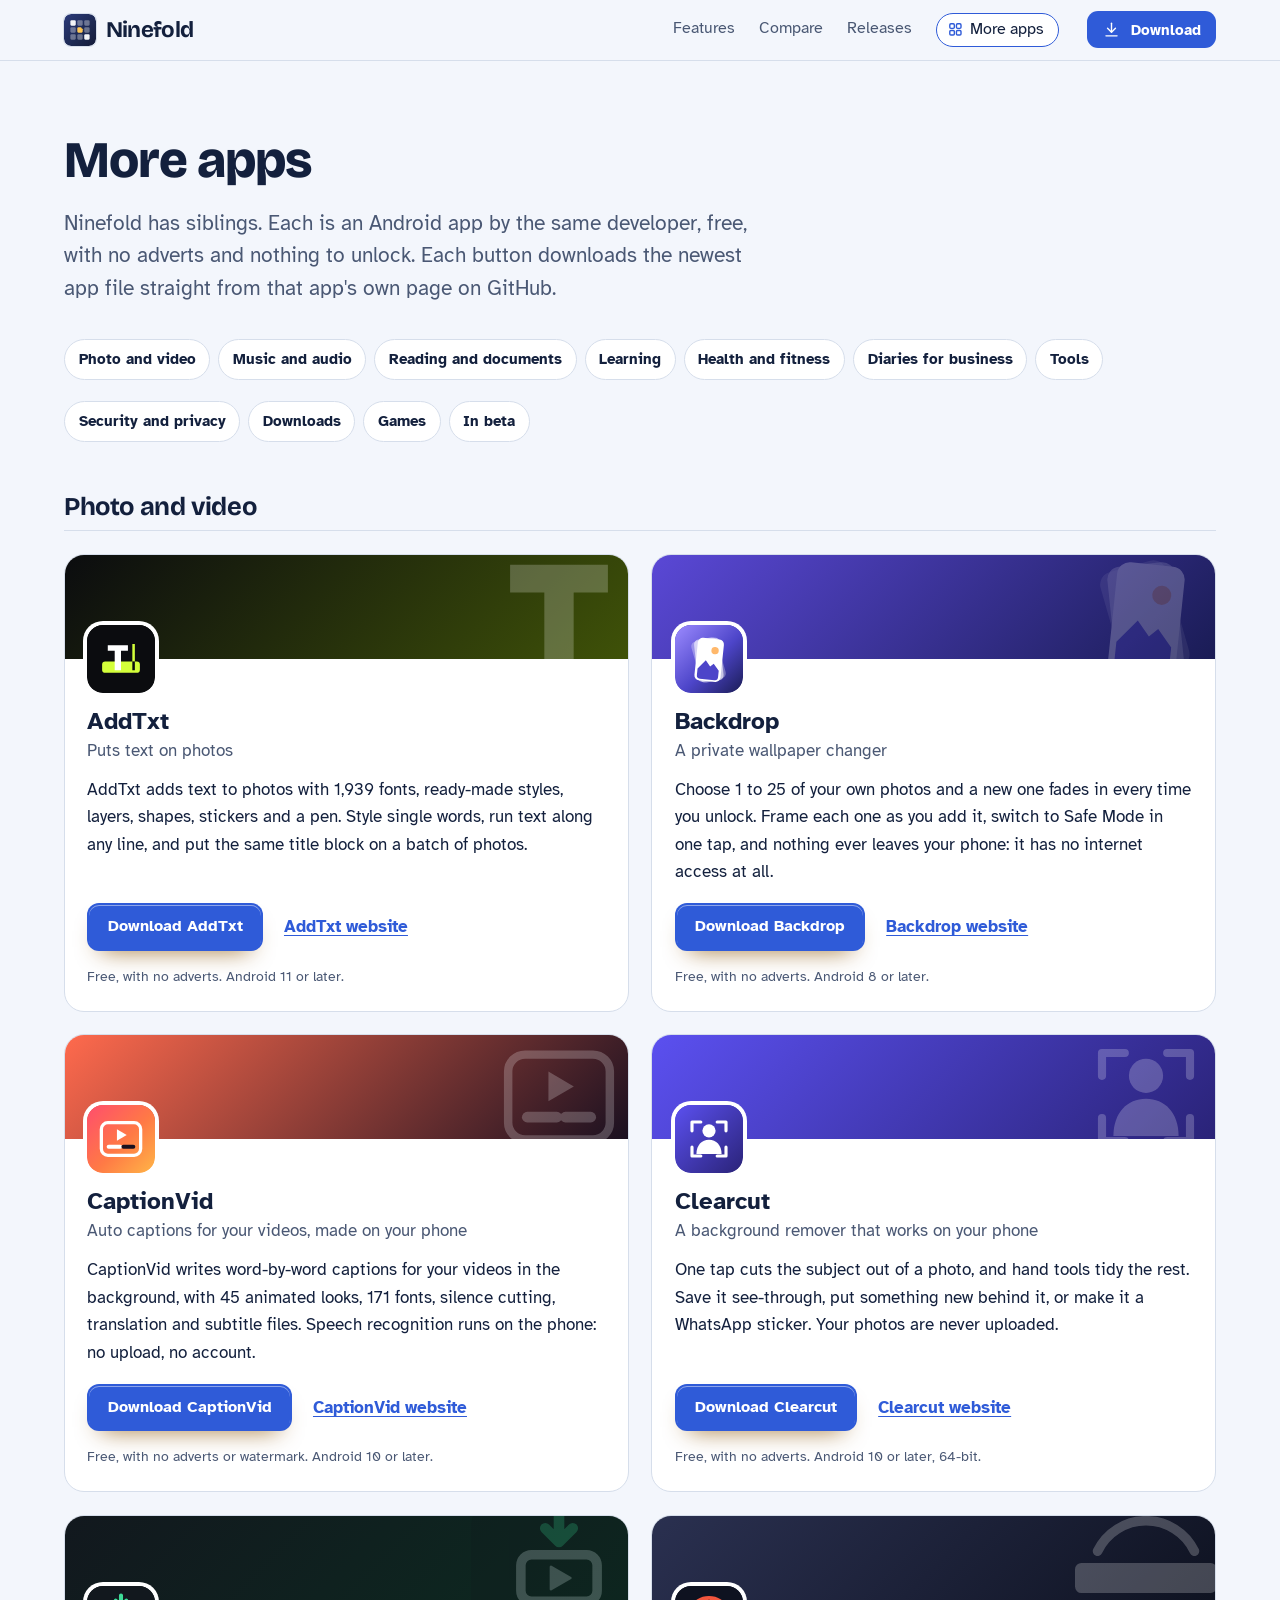
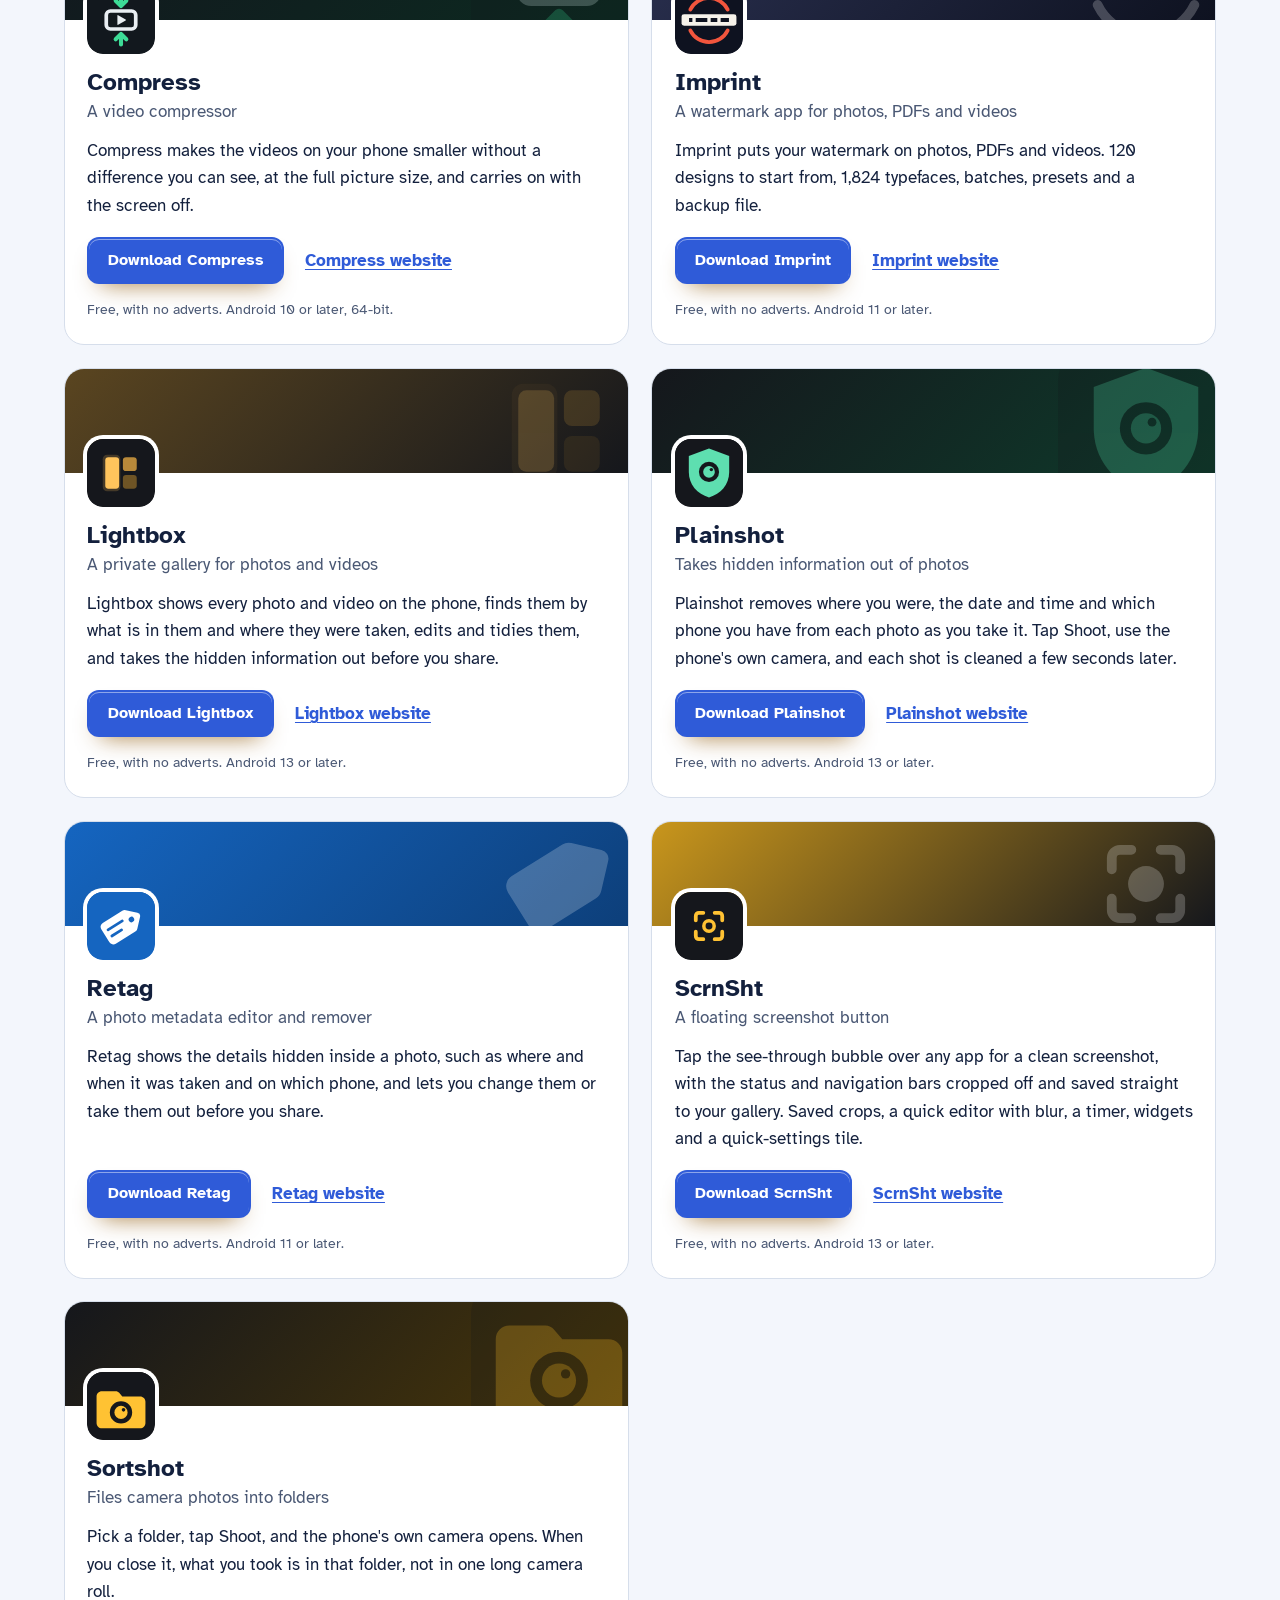
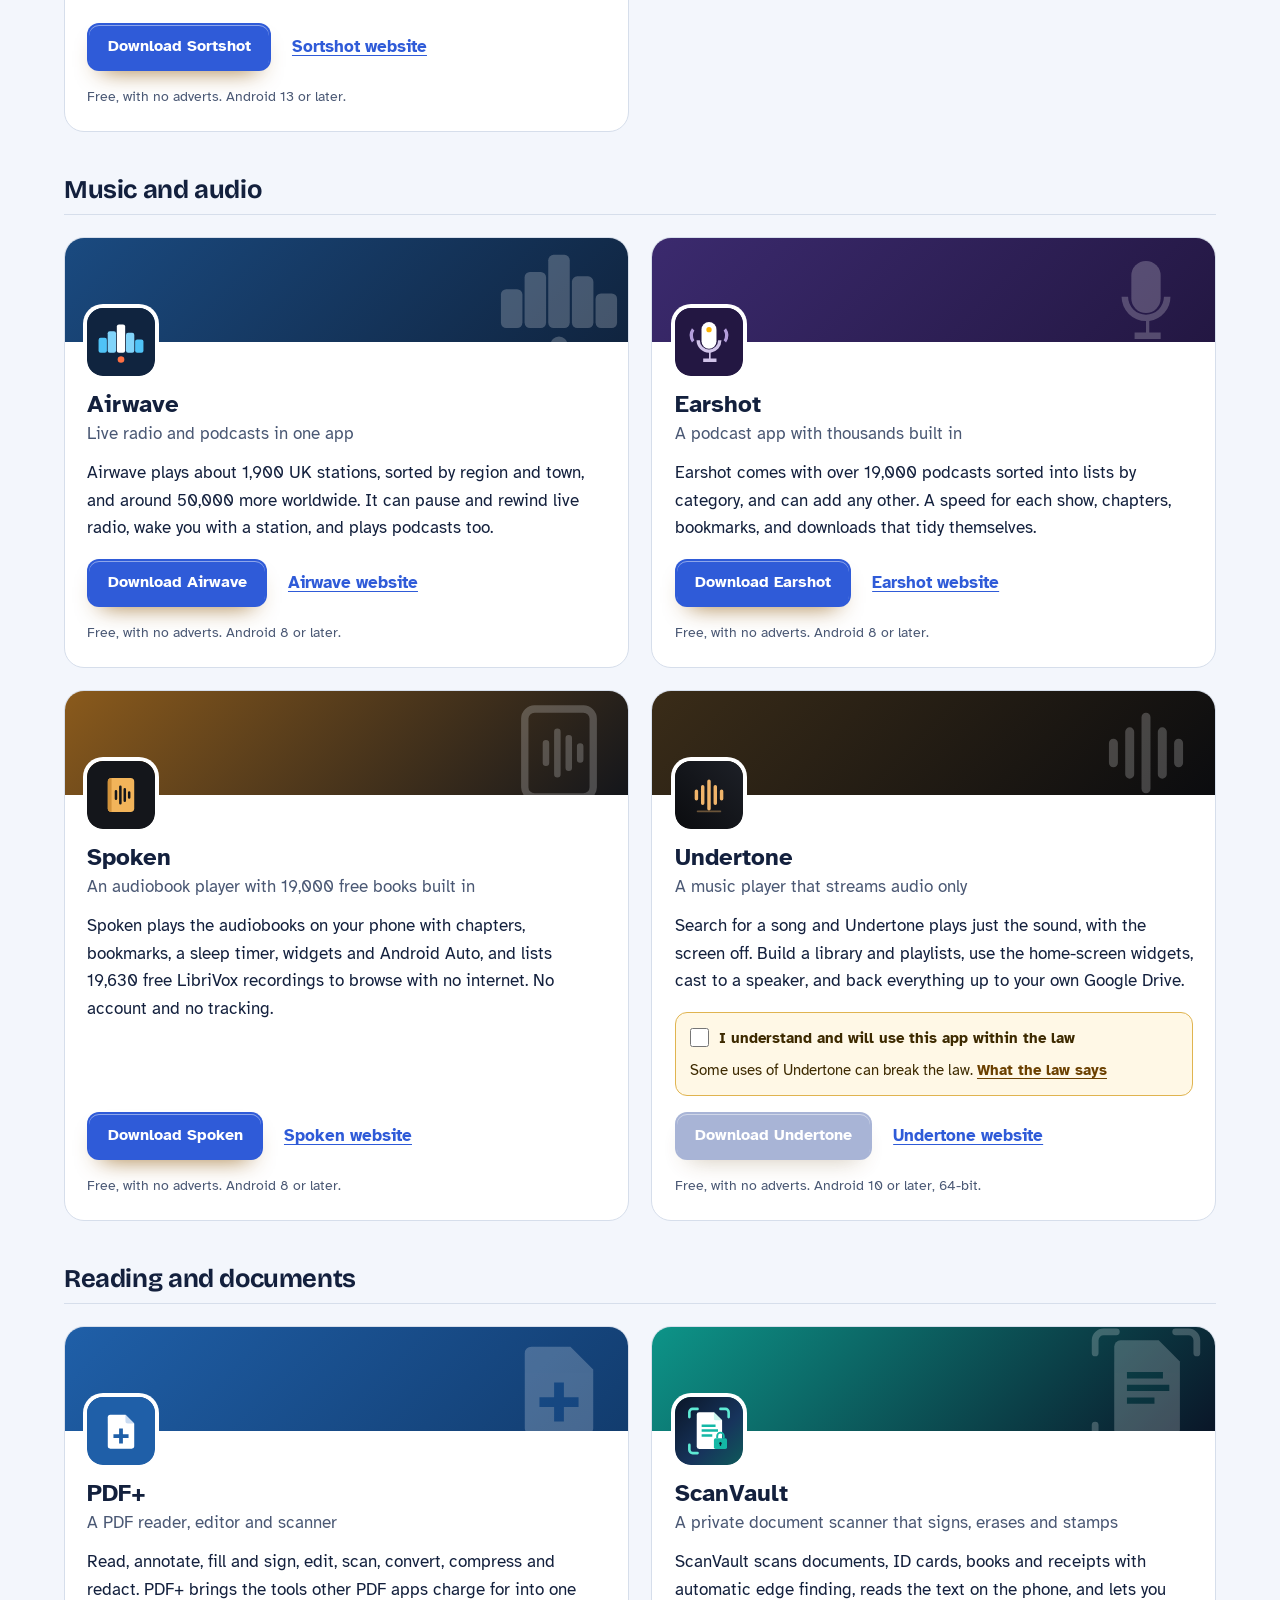
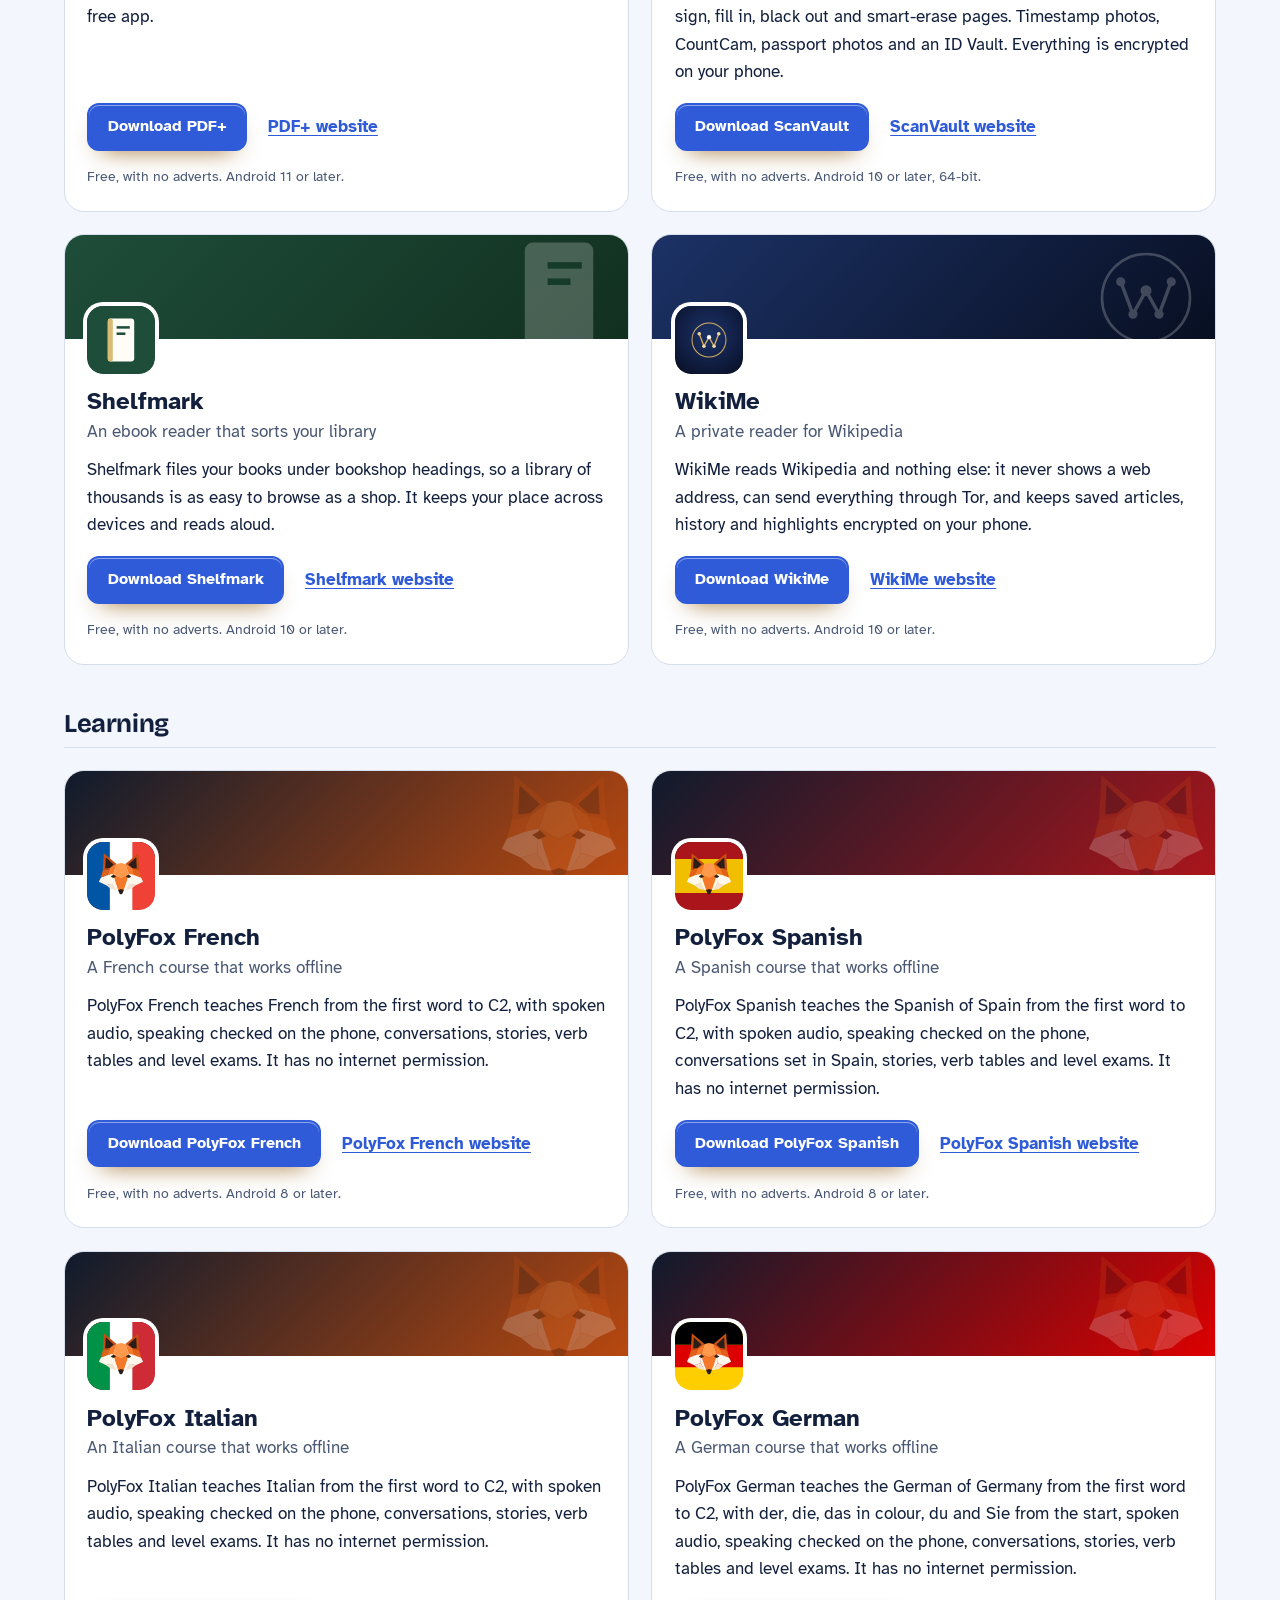
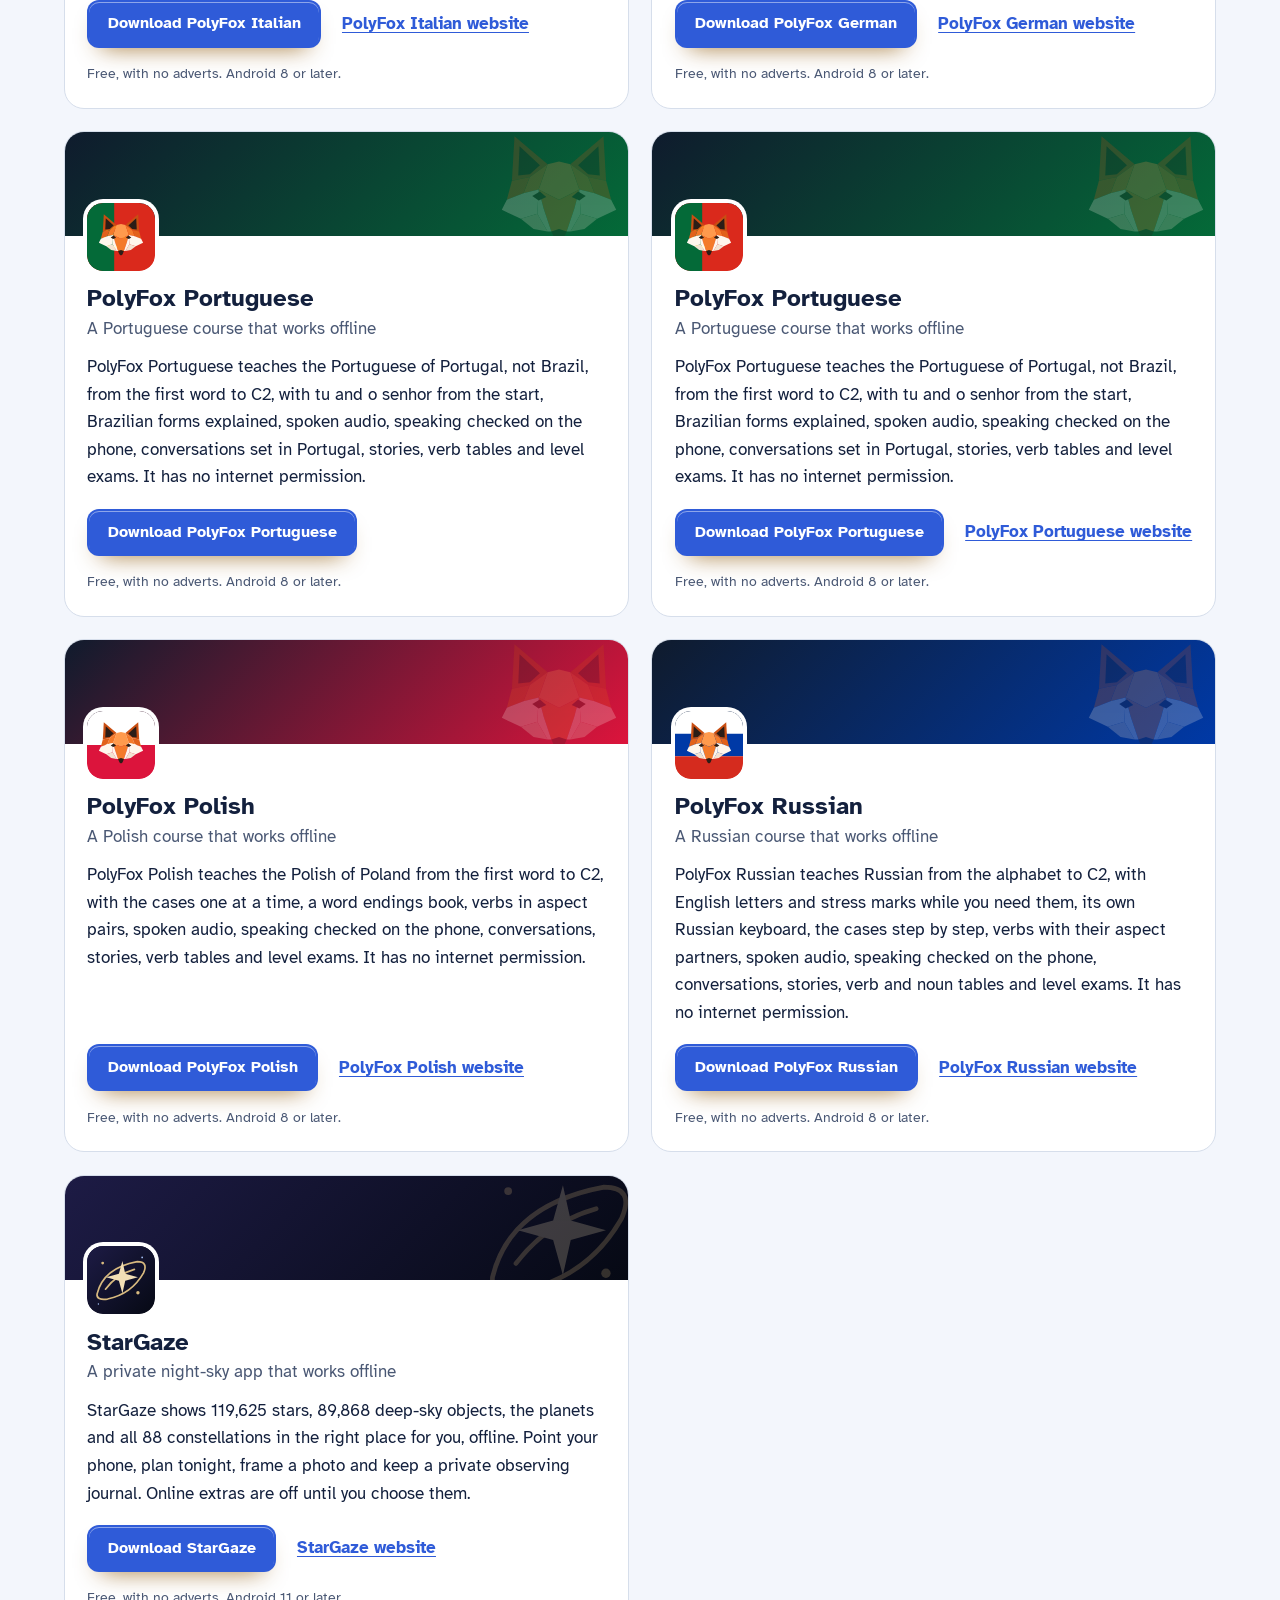
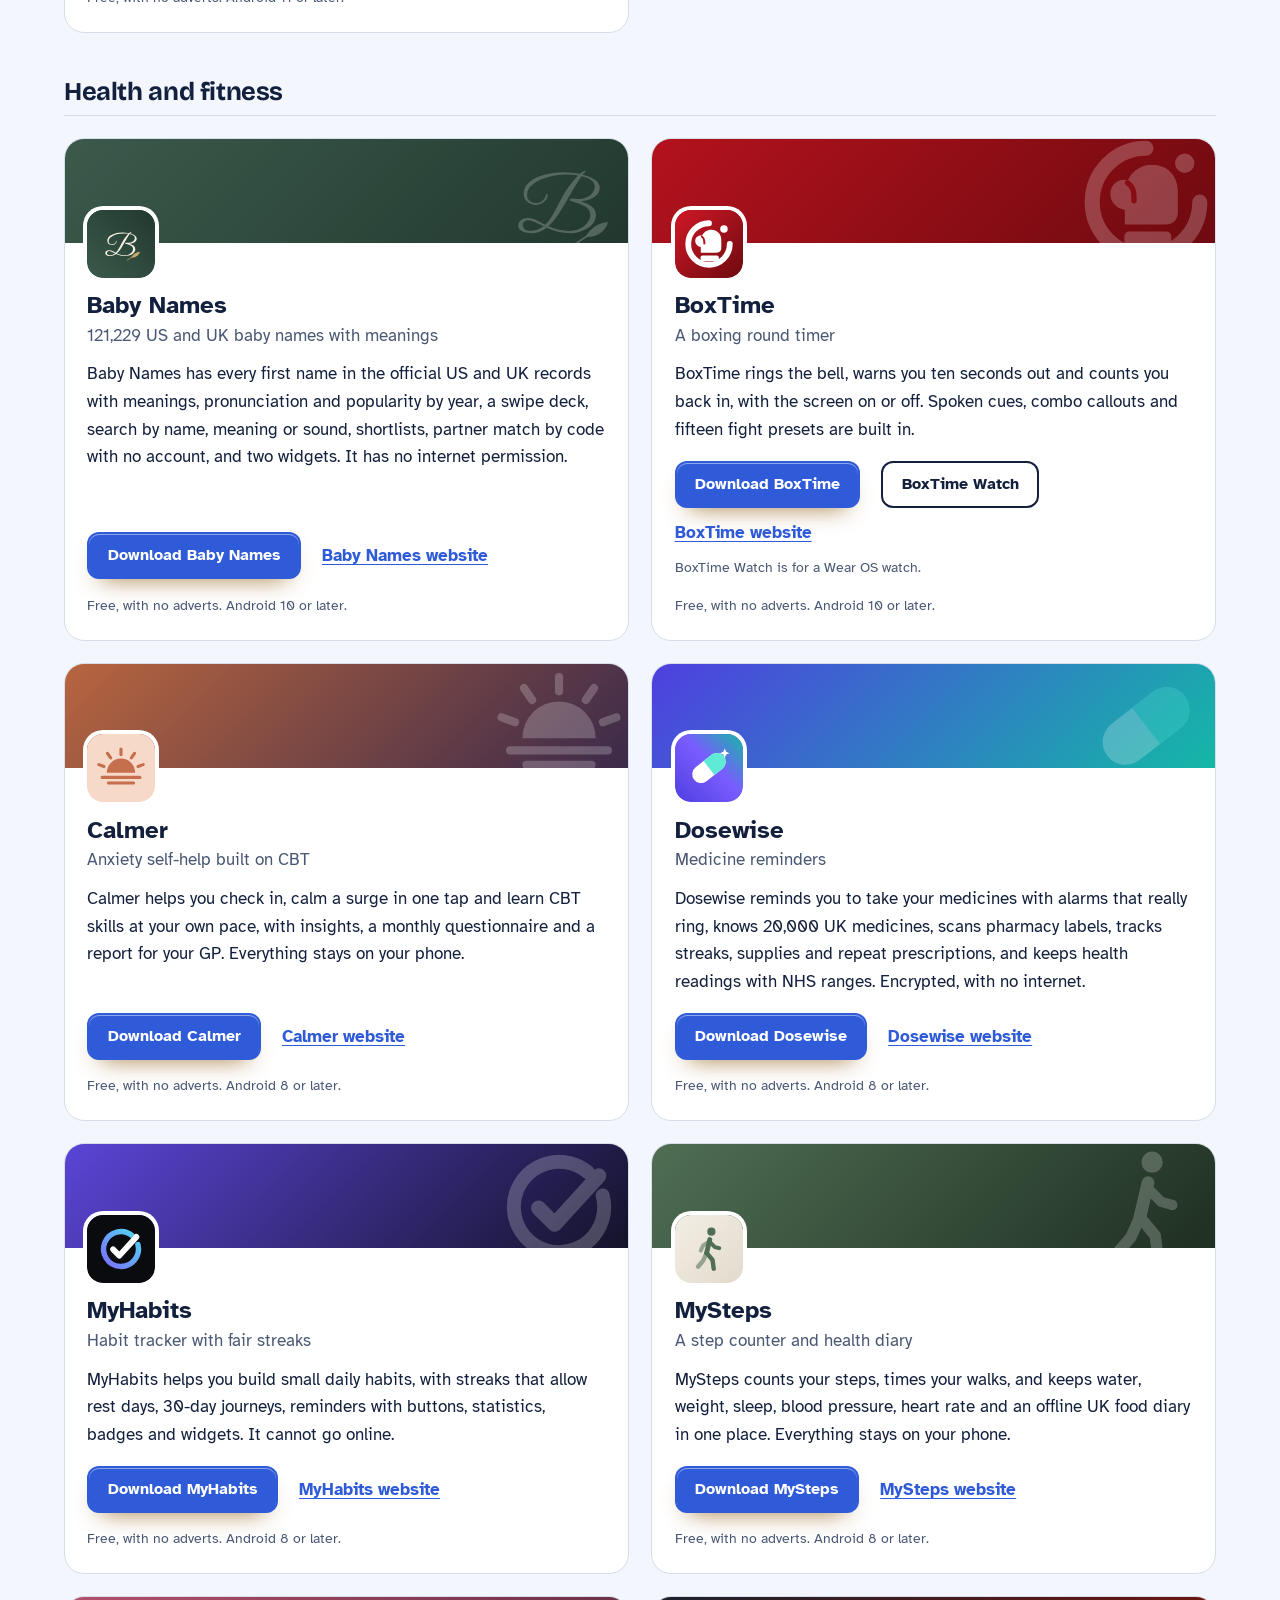
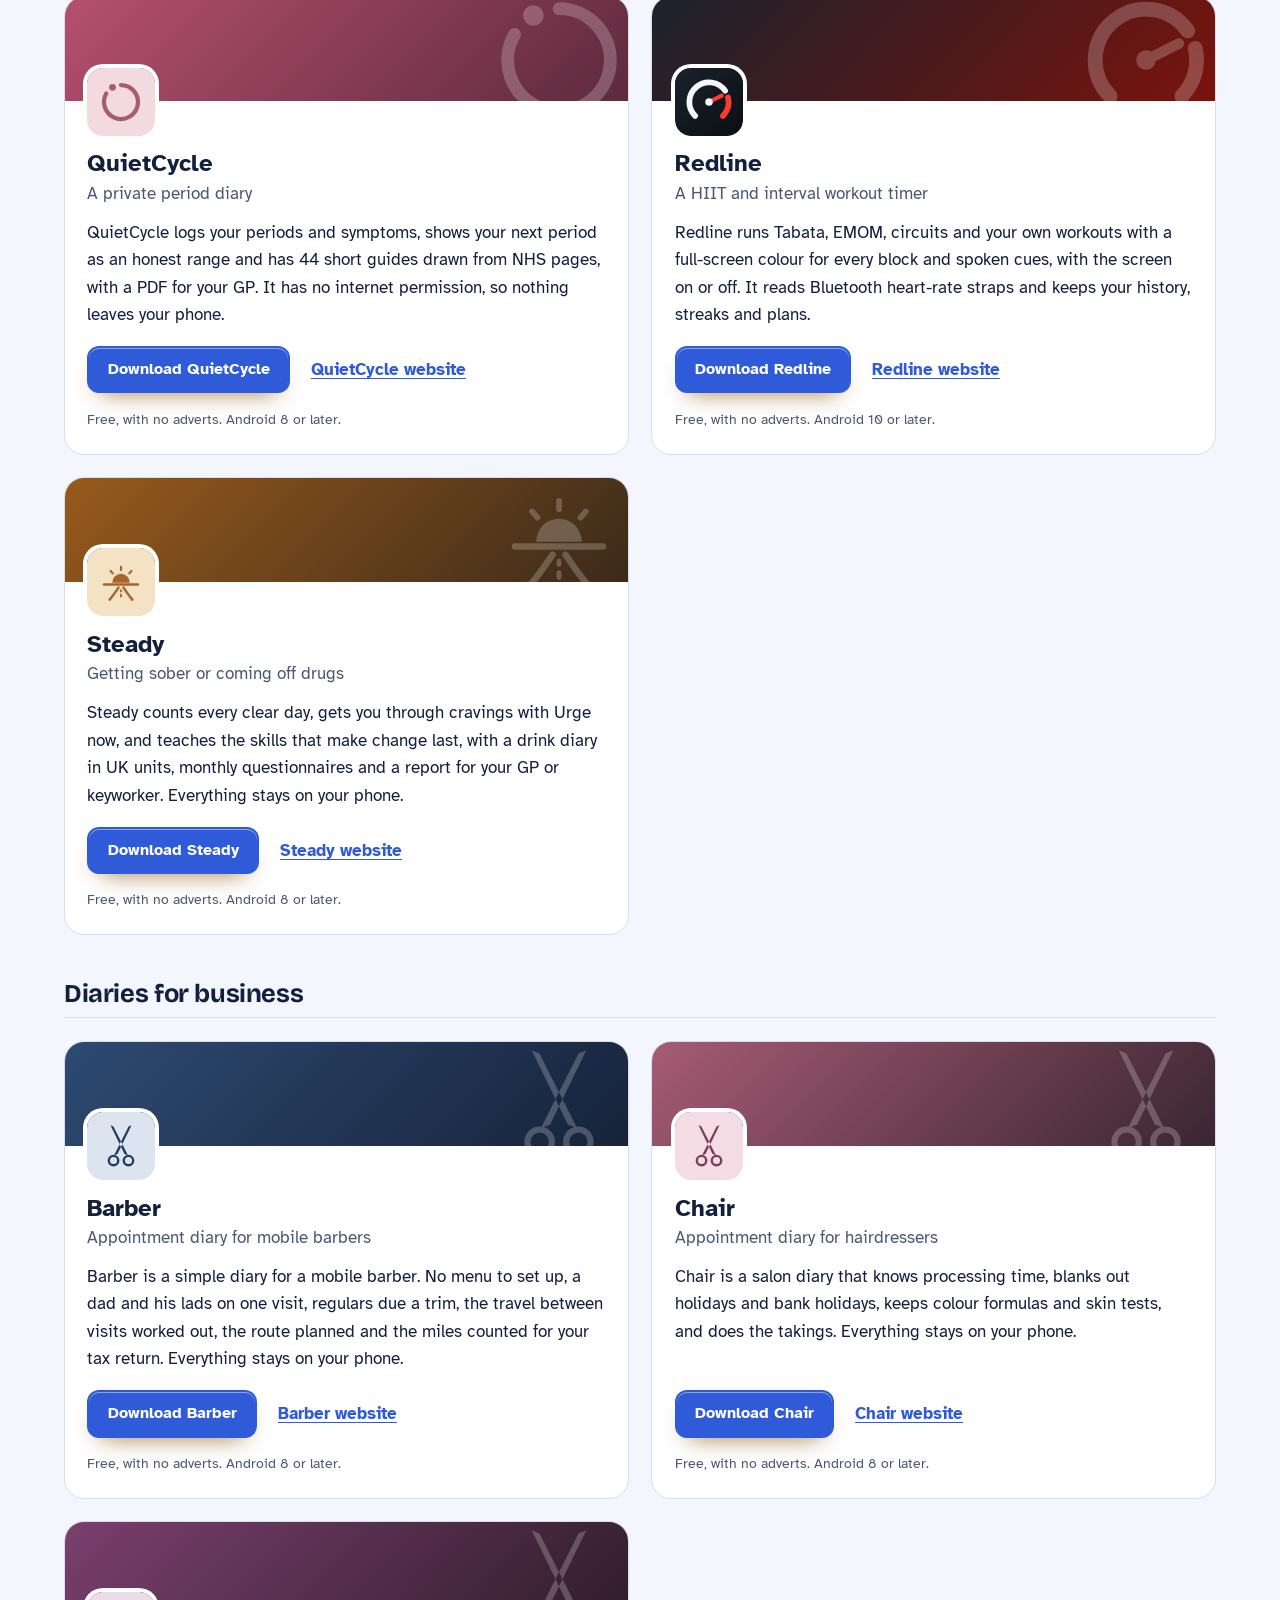
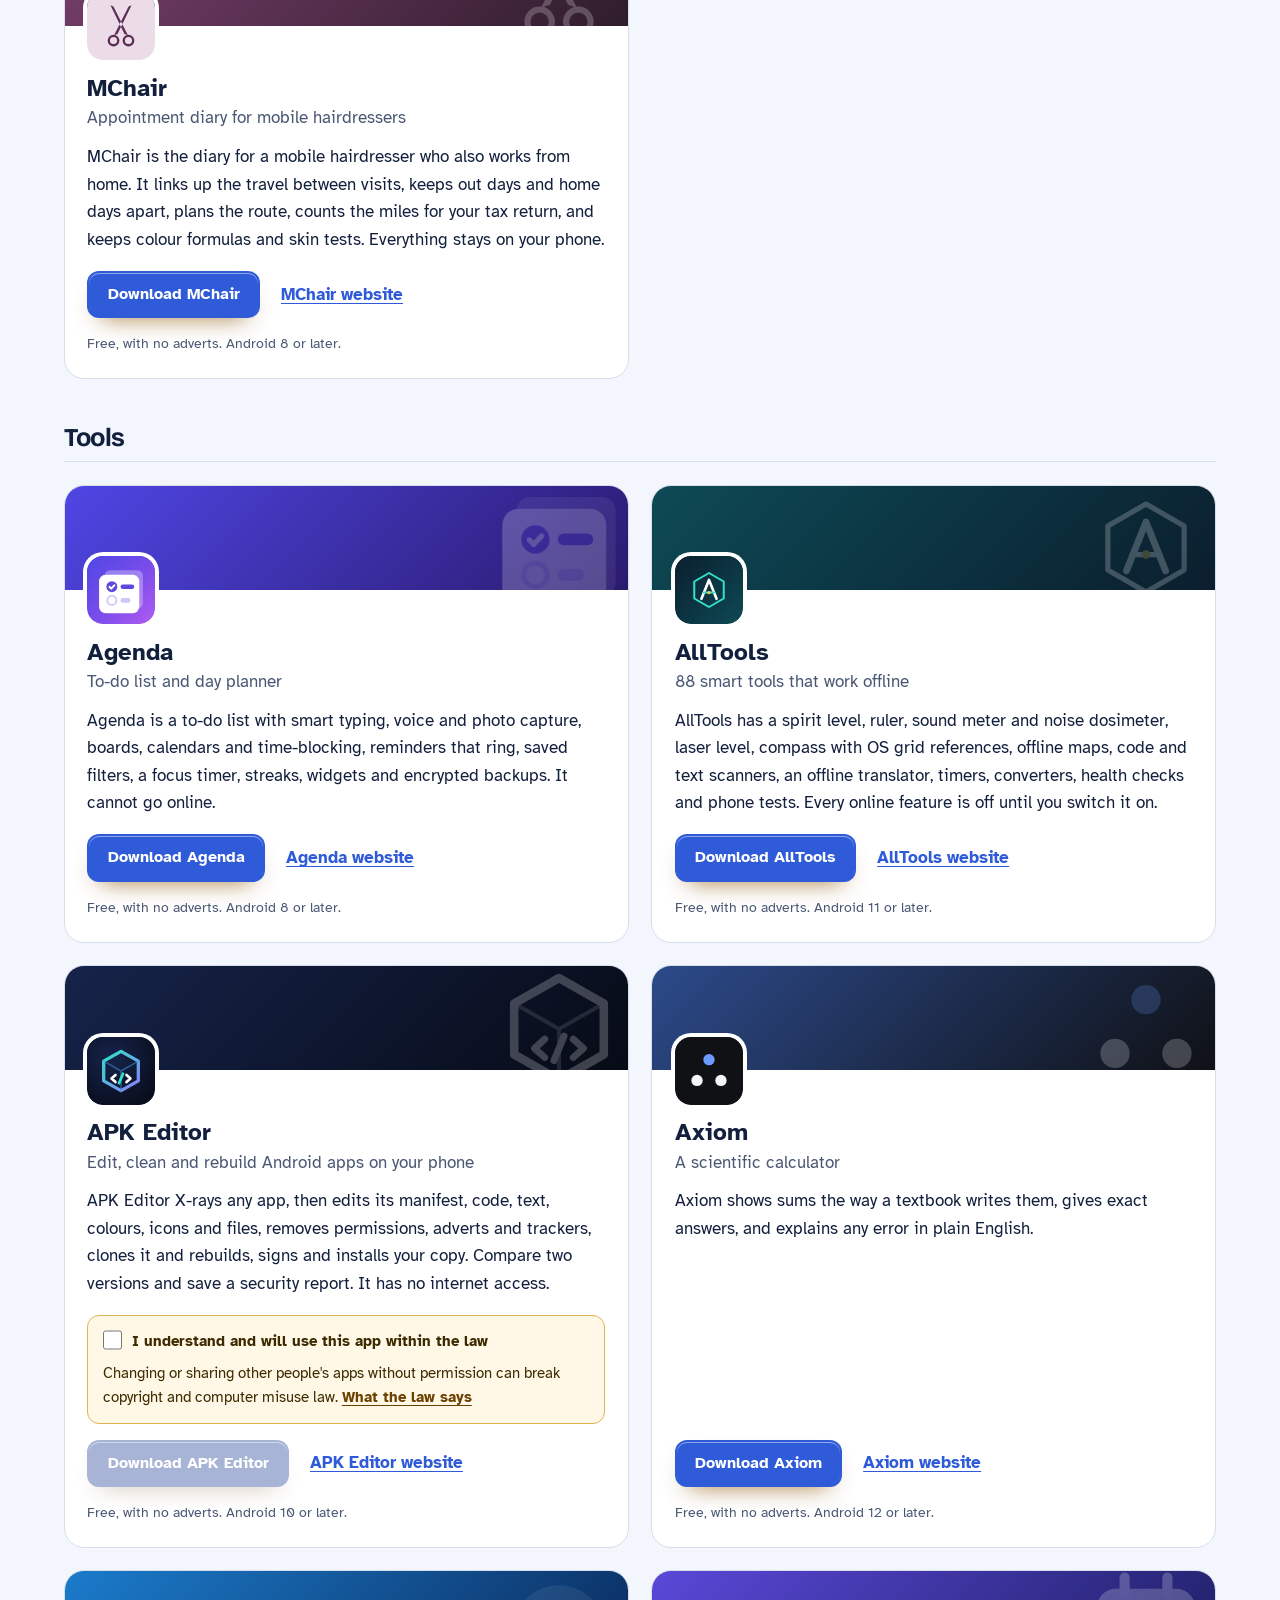
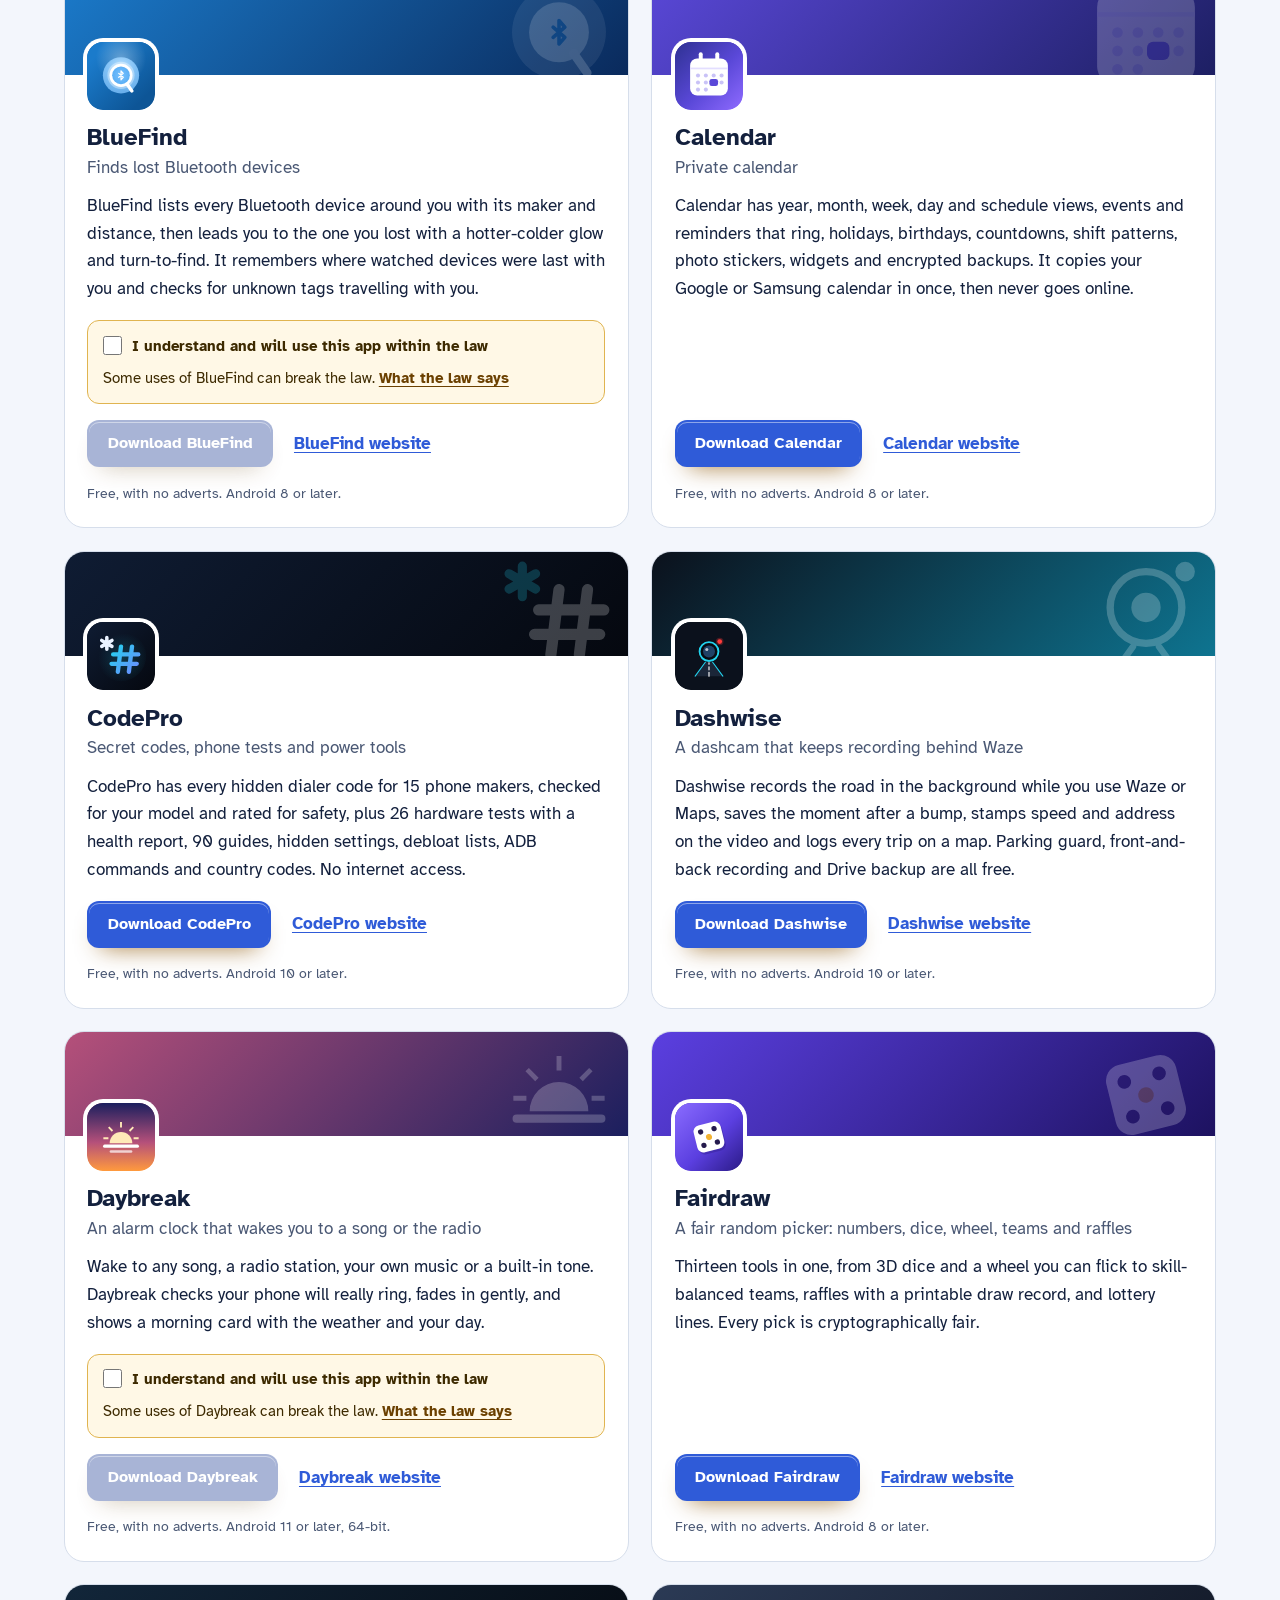
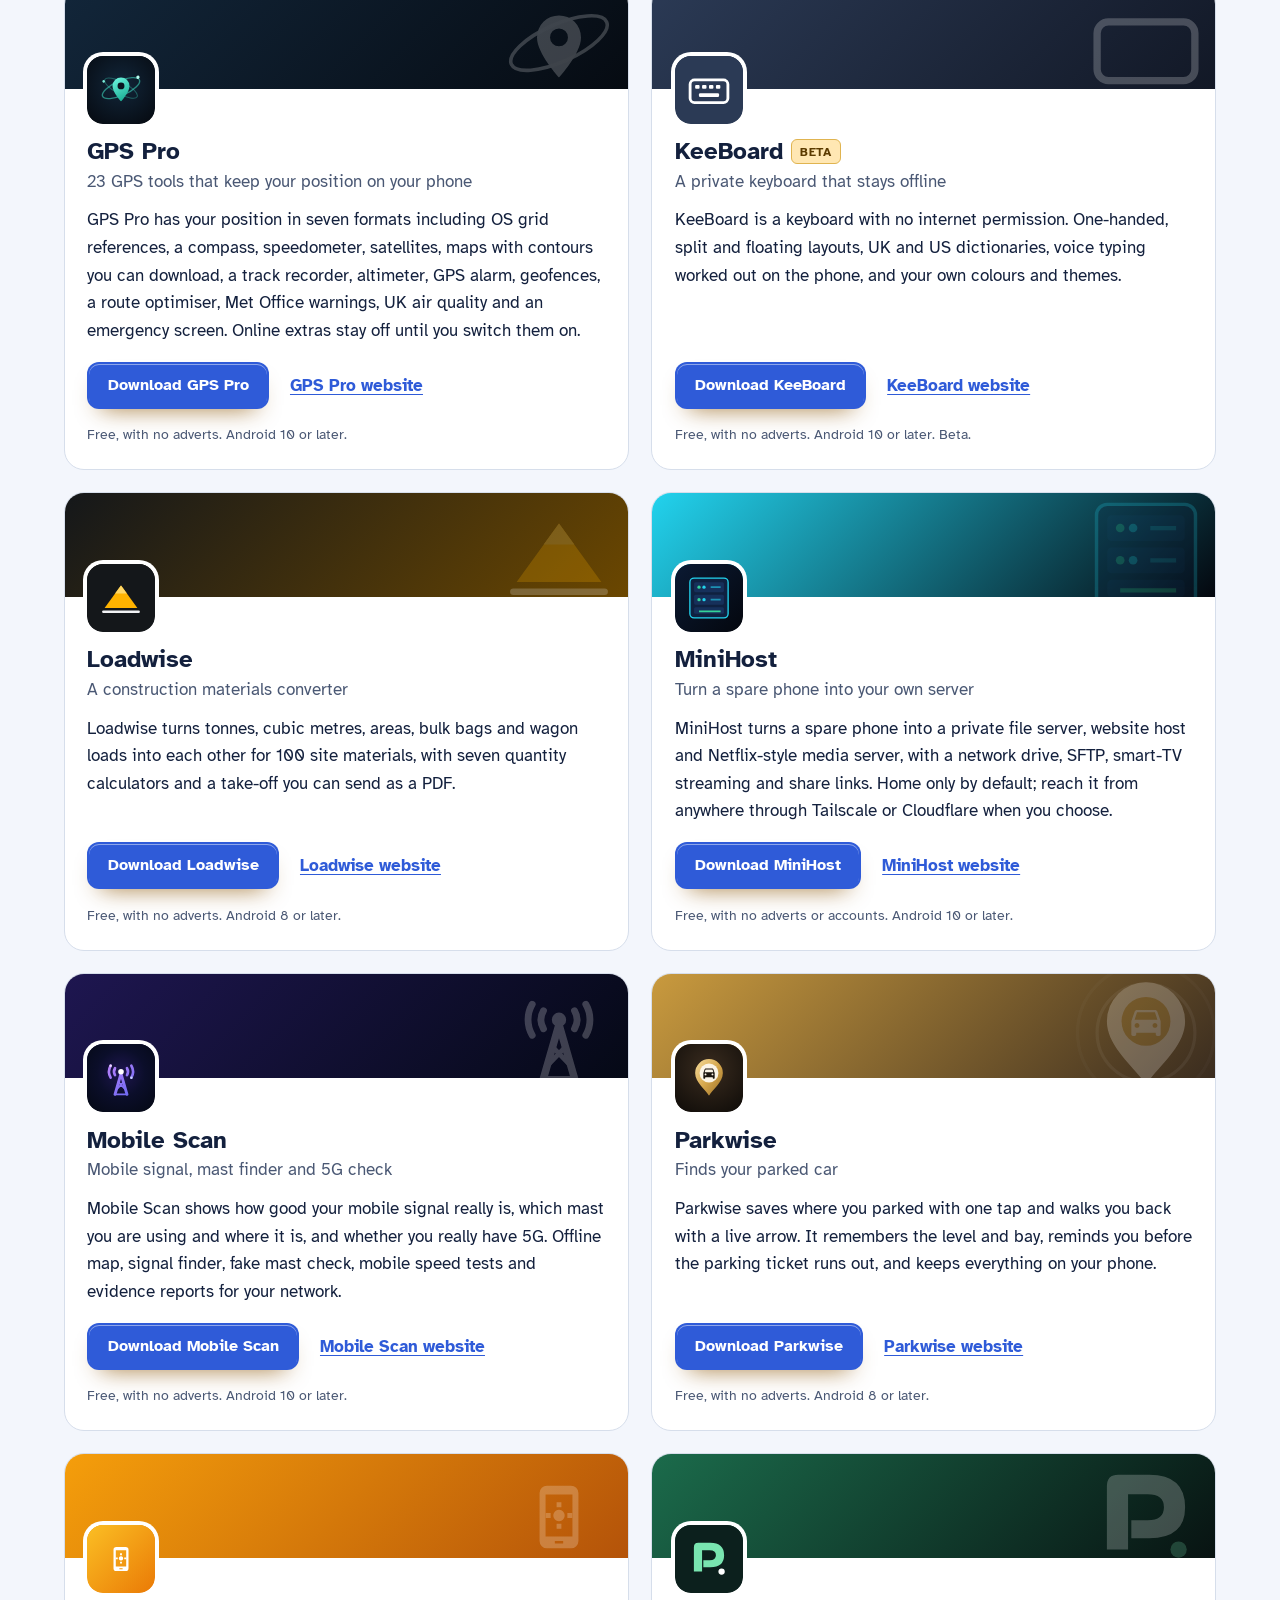
==== commit b6bfc70f: "More apps: add Baby Names" ====
--- a/more-apps.html
+++ b/more-apps.html
@@ -4,7 +4,7 @@
 <meta charset="utf-8">
 <meta name="viewport" content="width=device-width, initial-scale=1">
 <title>More apps from the maker of Ninefold</title>
-<meta name="description" content="All 96 free Android apps from the maker of Ninefold, in one list by category, each with its download and a link to its website.">
+<meta name="description" content="All 97 free Android apps from the maker of Ninefold, in one list by category, each with its download and a link to its website.">
 <meta name="author" content="Jonathan Jackson">
 <link rel="canonical" href="https://customgpter.github.io/ninefold/more-apps.html">
 <meta name="theme-color" content="#f3f6fc" media="(prefers-color-scheme: light)">
@@ -12,7 +12,7 @@
 <meta property="og:type" content="website">
 <meta property="og:site_name" content="Ninefold">
 <meta property="og:title" content="More apps from the maker of Ninefold">
-<meta property="og:description" content="All 96 free Android apps from the maker of Ninefold, in one list by category, each with its download and a link to its website.">
+<meta property="og:description" content="All 97 free Android apps from the maker of Ninefold, in one list by category, each with its download and a link to its website.">
 <meta property="og:url" content="https://customgpter.github.io/ninefold/more-apps.html">
 <meta property="og:image" content="https://customgpter.github.io/ninefold/assets/og.png">
 <meta property="og:image:width" content="1200">
@@ -71,7 +71,7 @@
 <li class="mapp" style="--b:#0f1b2d;--b2:#b8480f"><div class="mapp-cover" aria-hidden="true"><svg viewBox="0 0 108 108"><polygon fill="#C94E12" points="26.7,17.9 47.0,35.1 36.1,42.9 25.1,45.2"/><polygon fill="#C94E12" points="82.9,45.2 71.9,42.9 61.0,35.1 81.3,17.9"/><polygon fill="#2B1D17" points="29.8,24.1 42.3,35.8 36.1,41.3 29.0,42.1"/><polygon fill="#2B1D17" points="79.0,42.1 71.9,41.3 65.7,35.8 78.2,24.1"/><polygon fill="#FF9A4D" points="54.0,33.5 47.0,35.1 41.5,50.7 54.0,56.9"/><polygon fill="#FF9A4D" points="54.0,56.9 66.5,50.7 61.0,35.1 54.0,33.5"/><polygon fill="#F47A2A" points="47.0,35.1 36.1,42.9 32.2,53.0 41.5,50.7"/><polygon fill="#F47A2A" points="66.5,50.7 75.8,53.0 71.9,42.9 61.0,35.1"/><polygon fill="#E2611A" points="36.1,42.9 25.1,45.2 22.0,56.9 32.2,53.0"/><polygon fill="#E2611A" points="75.8,53.0 86.0,56.9 82.9,45.2 71.9,42.9"/><polygon fill="#FFF6EC" points="32.2,53.0 22.0,56.9 18.9,63.1 30.6,68.6 40.7,65.5 41.5,50.7"/><polygon fill="#FFF6EC" points="66.5,50.7 67.3,65.5 77.4,68.6 89.1,63.1 86.0,56.9 75.8,53.0"/><polygon fill="#F3E3D2" points="30.6,68.6 40.7,65.5 47.0,76.4 38.4,74.8"/><polygon fill="#F3E3D2" points="69.6,74.8 61.0,76.4 67.3,65.5 77.4,68.6"/><polygon fill="#F47A2A" points="41.5,50.7 54.0,56.9 54.0,78.0 49.3,76.4 44.6,62.4"/><polygon fill="#F47A2A" points="63.4,62.4 58.7,76.4 54.0,78.0 54.0,56.9 66.5,50.7"/><polygon fill="#FFF6EC" points="41.5,50.7 44.6,62.4 49.3,76.4 47.0,76.4 40.7,65.5"/><polygon fill="#FFF6EC" points="67.3,65.5 61.0,76.4 58.7,76.4 63.4,62.4 66.5,50.7"/><polygon fill="#2B1D17" points="49.3,76.4 54.0,74.8 58.7,76.4 56.3,81.9 54.0,83.4 51.7,81.9"/><polygon fill="#2B1D17" points="37.6,54.6 42.3,51.8 46.2,55.3 41.5,57.3"/><polygon fill="#2B1D17" points="66.5,57.3 61.8,55.3 65.7,51.8 70.4,54.6"/></svg></div><div class="mapp-body"><svg class="mapp-icon" viewBox="0 0 108 108" aria-hidden="true"><rect width="108" height="108" rx="24" fill="#CE2B37"/><path fill="#FFFFFF" d="M36 0H72V108H36Z"/><path fill="#009246" d="M24 0H36V108H24A24 24 0 0 1 0 84V24A24 24 0 0 1 24 0Z"/><polygon fill="#C94E12" points="26.7,17.9 47.0,35.1 36.1,42.9 25.1,45.2"/><polygon fill="#C94E12" points="82.9,45.2 71.9,42.9 61.0,35.1 81.3,17.9"/><polygon fill="#2B1D17" points="29.8,24.1 42.3,35.8 36.1,41.3 29.0,42.1"/><polygon fill="#2B1D17" points="79.0,42.1 71.9,41.3 65.7,35.8 78.2,24.1"/><polygon fill="#FF9A4D" points="54.0,33.5 47.0,35.1 41.5,50.7 54.0,56.9"/><polygon fill="#FF9A4D" points="54.0,56.9 66.5,50.7 61.0,35.1 54.0,33.5"/><polygon fill="#F47A2A" points="47.0,35.1 36.1,42.9 32.2,53.0 41.5,50.7"/><polygon fill="#F47A2A" points="66.5,50.7 75.8,53.0 71.9,42.9 61.0,35.1"/><polygon fill="#E2611A" points="36.1,42.9 25.1,45.2 22.0,56.9 32.2,53.0"/><polygon fill="#E2611A" points="75.8,53.0 86.0,56.9 82.9,45.2 71.9,42.9"/><polygon fill="#FFF6EC" points="32.2,53.0 22.0,56.9 18.9,63.1 30.6,68.6 40.7,65.5 41.5,50.7"/><polygon fill="#FFF6EC" points="66.5,50.7 67.3,65.5 77.4,68.6 89.1,63.1 86.0,56.9 75.8,53.0"/><polygon fill="#F3E3D2" points="30.6,68.6 40.7,65.5 47.0,76.4 38.4,74.8"/><polygon fill="#F3E3D2" points="69.6,74.8 61.0,76.4 67.3,65.5 77.4,68.6"/><polygon fill="#F47A2A" points="41.5,50.7 54.0,56.9 54.0,78.0 49.3,76.4 44.6,62.4"/><polygon fill="#F47A2A" points="63.4,62.4 58.7,76.4 54.0,78.0 54.0,56.9 66.5,50.7"/><polygon fill="#FFF6EC" points="41.5,50.7 44.6,62.4 49.3,76.4 47.0,76.4 40.7,65.5"/><polygon fill="#FFF6EC" points="67.3,65.5 61.0,76.4 58.7,76.4 63.4,62.4 66.5,50.7"/><polygon fill="#2B1D17" points="49.3,76.4 54.0,74.8 58.7,76.4 56.3,81.9 54.0,83.4 51.7,81.9"/><polygon fill="#2B1D17" points="37.6,54.6 42.3,51.8 46.2,55.3 41.5,57.3"/><polygon fill="#2B1D17" points="66.5,57.3 61.8,55.3 65.7,51.8 70.4,54.6"/></svg><h3>PolyFox Italian</h3><p class="mapp-kind">An Italian course that works offline</p><p class="mapp-say">PolyFox Italian teaches Italian from the first word to C2, with spoken audio, speaking checked on the phone, conversations, stories, verb tables and level exams. It has no internet permission.</p><p class="mapp-go"><a class="button" href="https://github.com/CustomGPTer/polyfox-italian/releases/latest/download/PolyFox-Italian.apk">Download PolyFox Italian</a><a class="mapp-site" href="https://customgpter.github.io/polyfox-italian/">PolyFox Italian website</a></p><p class="mapp-needs">Free, with no adverts. Android 8 or later.</p></div></li>
 <li class="mapp" style="--b:#0f1b2d;--b2:#dd0000"><div class="mapp-cover" aria-hidden="true"><svg viewBox="0 0 108 108"><polygon fill="#C94E12" points="26.7,17.9 47.0,35.1 36.1,42.9 25.1,45.2"/><polygon fill="#C94E12" points="82.9,45.2 71.9,42.9 61.0,35.1 81.3,17.9"/><polygon fill="#2B1D17" points="29.8,24.1 42.3,35.8 36.1,41.3 29.0,42.1"/><polygon fill="#2B1D17" points="79.0,42.1 71.9,41.3 65.7,35.8 78.2,24.1"/><polygon fill="#FF9A4D" points="54.0,33.5 47.0,35.1 41.5,50.7 54.0,56.9"/><polygon fill="#FF9A4D" points="54.0,56.9 66.5,50.7 61.0,35.1 54.0,33.5"/><polygon fill="#F47A2A" points="47.0,35.1 36.1,42.9 32.2,53.0 41.5,50.7"/><polygon fill="#F47A2A" points="66.5,50.7 75.8,53.0 71.9,42.9 61.0,35.1"/><polygon fill="#E2611A" points="36.1,42.9 25.1,45.2 22.0,56.9 32.2,53.0"/><polygon fill="#E2611A" points="75.8,53.0 86.0,56.9 82.9,45.2 71.9,42.9"/><polygon fill="#FFF6EC" points="32.2,53.0 22.0,56.9 18.9,63.1 30.6,68.6 40.7,65.5 41.5,50.7"/><polygon fill="#FFF6EC" points="66.5,50.7 67.3,65.5 77.4,68.6 89.1,63.1 86.0,56.9 75.8,53.0"/><polygon fill="#F3E3D2" points="30.6,68.6 40.7,65.5 47.0,76.4 38.4,74.8"/><polygon fill="#F3E3D2" points="69.6,74.8 61.0,76.4 67.3,65.5 77.4,68.6"/><polygon fill="#F47A2A" points="41.5,50.7 54.0,56.9 54.0,78.0 49.3,76.4 44.6,62.4"/><polygon fill="#F47A2A" points="63.4,62.4 58.7,76.4 54.0,78.0 54.0,56.9 66.5,50.7"/><polygon fill="#FFF6EC" points="41.5,50.7 44.6,62.4 49.3,76.4 47.0,76.4 40.7,65.5"/><polygon fill="#FFF6EC" points="67.3,65.5 61.0,76.4 58.7,76.4 63.4,62.4 66.5,50.7"/><polygon fill="#2B1D17" points="49.3,76.4 54.0,74.8 58.7,76.4 56.3,81.9 54.0,83.4 51.7,81.9"/><polygon fill="#2B1D17" points="37.6,54.6 42.3,51.8 46.2,55.3 41.5,57.3"/><polygon fill="#2B1D17" points="66.5,57.3 61.8,55.3 65.7,51.8 70.4,54.6"/></svg></div><div class="mapp-body"><svg class="mapp-icon" viewBox="0 0 108 108" aria-hidden="true"><rect width="108" height="108" rx="24" fill="#FFCE00"/><path fill="#DD0000" d="M0 36H108V72H0Z"/><path fill="#000000" d="M24 0H84A24 24 0 0 1 108 24V36H0V24A24 24 0 0 1 24 0Z"/><polygon fill="#C94E12" points="26.7,17.9 47.0,35.1 36.1,42.9 25.1,45.2"/><polygon fill="#C94E12" points="82.9,45.2 71.9,42.9 61.0,35.1 81.3,17.9"/><polygon fill="#2B1D17" points="29.8,24.1 42.3,35.8 36.1,41.3 29.0,42.1"/><polygon fill="#2B1D17" points="79.0,42.1 71.9,41.3 65.7,35.8 78.2,24.1"/><polygon fill="#FF9A4D" points="54.0,33.5 47.0,35.1 41.5,50.7 54.0,56.9"/><polygon fill="#FF9A4D" points="54.0,56.9 66.5,50.7 61.0,35.1 54.0,33.5"/><polygon fill="#F47A2A" points="47.0,35.1 36.1,42.9 32.2,53.0 41.5,50.7"/><polygon fill="#F47A2A" points="66.5,50.7 75.8,53.0 71.9,42.9 61.0,35.1"/><polygon fill="#E2611A" points="36.1,42.9 25.1,45.2 22.0,56.9 32.2,53.0"/><polygon fill="#E2611A" points="75.8,53.0 86.0,56.9 82.9,45.2 71.9,42.9"/><polygon fill="#FFF6EC" points="32.2,53.0 22.0,56.9 18.9,63.1 30.6,68.6 40.7,65.5 41.5,50.7"/><polygon fill="#FFF6EC" points="66.5,50.7 67.3,65.5 77.4,68.6 89.1,63.1 86.0,56.9 75.8,53.0"/><polygon fill="#F3E3D2" points="30.6,68.6 40.7,65.5 47.0,76.4 38.4,74.8"/><polygon fill="#F3E3D2" points="69.6,74.8 61.0,76.4 67.3,65.5 77.4,68.6"/><polygon fill="#F47A2A" points="41.5,50.7 54.0,56.9 54.0,78.0 49.3,76.4 44.6,62.4"/><polygon fill="#F47A2A" points="63.4,62.4 58.7,76.4 54.0,78.0 54.0,56.9 66.5,50.7"/><polygon fill="#FFF6EC" points="41.5,50.7 44.6,62.4 49.3,76.4 47.0,76.4 40.7,65.5"/><polygon fill="#FFF6EC" points="67.3,65.5 61.0,76.4 58.7,76.4 63.4,62.4 66.5,50.7"/><polygon fill="#2B1D17" points="49.3,76.4 54.0,74.8 58.7,76.4 56.3,81.9 54.0,83.4 51.7,81.9"/><polygon fill="#2B1D17" points="37.6,54.6 42.3,51.8 46.2,55.3 41.5,57.3"/><polygon fill="#2B1D17" points="66.5,57.3 61.8,55.3 65.7,51.8 70.4,54.6"/></svg><h3>PolyFox German</h3><p class="mapp-kind">A German course that works offline</p><p class="mapp-say">PolyFox German teaches the German of Germany from the first word to C2, with der, die, das in colour, du and Sie from the start, spoken audio, speaking checked on the phone, conversations, stories, verb tables and level exams. It has no internet permission.</p><p class="mapp-go"><a class="button" href="https://github.com/CustomGPTer/polyfox-german/releases/latest/download/PolyFoxGerman.apk">Download PolyFox German</a><a class="mapp-site" href="https://customgpter.github.io/polyfox-german/">PolyFox German website</a></p><p class="mapp-needs">Free, with no adverts. Android 8 or later.</p></div></li><li class="mapp" style="--b:#0f1b2d;--b2:#046a38"><div class="mapp-cover" aria-hidden="true"><svg viewBox="0 0 108 108"><polygon fill="#C94E12" points="26.7,17.9 47.0,35.1 36.1,42.9 25.1,45.2"/><polygon fill="#C94E12" points="82.9,45.2 71.9,42.9 61.0,35.1 81.3,17.9"/><polygon fill="#2B1D17" points="29.8,24.1 42.3,35.8 36.1,41.3 29.0,42.1"/><polygon fill="#2B1D17" points="79.0,42.1 71.9,41.3 65.7,35.8 78.2,24.1"/><polygon fill="#FF9A4D" points="54.0,33.5 47.0,35.1 41.5,50.7 54.0,56.9"/><polygon fill="#FF9A4D" points="54.0,56.9 66.5,50.7 61.0,35.1 54.0,33.5"/><polygon fill="#F47A2A" points="47.0,35.1 36.1,42.9 32.2,53.0 41.5,50.7"/><polygon fill="#F47A2A" points="66.5,50.7 75.8,53.0 71.9,42.9 61.0,35.1"/><polygon fill="#E2611A" points="36.1,42.9 25.1,45.2 22.0,56.9 32.2,53.0"/><polygon fill="#E2611A" points="75.8,53.0 86.0,56.9 82.9,45.2 71.9,42.9"/><polygon fill="#FFF6EC" points="32.2,53.0 22.0,56.9 18.9,63.1 30.6,68.6 40.7,65.5 41.5,50.7"/><polygon fill="#FFF6EC" points="66.5,50.7 67.3,65.5 77.4,68.6 89.1,63.1 86.0,56.9 75.8,53.0"/><polygon fill="#F3E3D2" points="30.6,68.6 40.7,65.5 47.0,76.4 38.4,74.8"/><polygon fill="#F3E3D2" points="69.6,74.8 61.0,76.4 67.3,65.5 77.4,68.6"/><polygon fill="#F47A2A" points="41.5,50.7 54.0,56.9 54.0,78.0 49.3,76.4 44.6,62.4"/><polygon fill="#F47A2A" points="63.4,62.4 58.7,76.4 54.0,78.0 54.0,56.9 66.5,50.7"/><polygon fill="#FFF6EC" points="41.5,50.7 44.6,62.4 49.3,76.4 47.0,76.4 40.7,65.5"/><polygon fill="#FFF6EC" points="67.3,65.5 61.0,76.4 58.7,76.4 63.4,62.4 66.5,50.7"/><polygon fill="#2B1D17" points="49.3,76.4 54.0,74.8 58.7,76.4 56.3,81.9 54.0,83.4 51.7,81.9"/><polygon fill="#2B1D17" points="37.6,54.6 42.3,51.8 46.2,55.3 41.5,57.3"/><polygon fill="#2B1D17" points="66.5,57.3 61.8,55.3 65.7,51.8 70.4,54.6"/></svg></div><div class="mapp-body"><svg class="mapp-icon" viewBox="0 0 108 108" aria-hidden="true"><rect width="108" height="108" rx="24" fill="#DA291C"/><path fill="#046A38" d="M24 0H43.2V108H24A24 24 0 0 1 0 84V24A24 24 0 0 1 24 0Z"/><circle cx="43.2" cy="54" r="16" fill="none" stroke="#FFD100" stroke-width="3.2"/><polygon fill="#C94E12" points="26.7,17.9 47.0,35.1 36.1,42.9 25.1,45.2"/><polygon fill="#C94E12" points="82.9,45.2 71.9,42.9 61.0,35.1 81.3,17.9"/><polygon fill="#2B1D17" points="29.8,24.1 42.3,35.8 36.1,41.3 29.0,42.1"/><polygon fill="#2B1D17" points="79.0,42.1 71.9,41.3 65.7,35.8 78.2,24.1"/><polygon fill="#FF9A4D" points="54.0,33.5 47.0,35.1 41.5,50.7 54.0,56.9"/><polygon fill="#FF9A4D" points="54.0,56.9 66.5,50.7 61.0,35.1 54.0,33.5"/><polygon fill="#F47A2A" points="47.0,35.1 36.1,42.9 32.2,53.0 41.5,50.7"/><polygon fill="#F47A2A" points="66.5,50.7 75.8,53.0 71.9,42.9 61.0,35.1"/><polygon fill="#E2611A" points="36.1,42.9 25.1,45.2 22.0,56.9 32.2,53.0"/><polygon fill="#E2611A" points="75.8,53.0 86.0,56.9 82.9,45.2 71.9,42.9"/><polygon fill="#FFF6EC" points="32.2,53.0 22.0,56.9 18.9,63.1 30.6,68.6 40.7,65.5 41.5,50.7"/><polygon fill="#FFF6EC" points="66.5,50.7 67.3,65.5 77.4,68.6 89.1,63.1 86.0,56.9 75.8,53.0"/><polygon fill="#F3E3D2" points="30.6,68.6 40.7,65.5 47.0,76.4 38.4,74.8"/><polygon fill="#F3E3D2" points="69.6,74.8 61.0,76.4 67.3,65.5 77.4,68.6"/><polygon fill="#F47A2A" points="41.5,50.7 54.0,56.9 54.0,78.0 49.3,76.4 44.6,62.4"/><polygon fill="#F47A2A" points="63.4,62.4 58.7,76.4 54.0,78.0 54.0,56.9 66.5,50.7"/><polygon fill="#FFF6EC" points="41.5,50.7 44.6,62.4 49.3,76.4 47.0,76.4 40.7,65.5"/><polygon fill="#FFF6EC" points="67.3,65.5 61.0,76.4 58.7,76.4 63.4,62.4 66.5,50.7"/><polygon fill="#2B1D17" points="49.3,76.4 54.0,74.8 58.7,76.4 56.3,81.9 54.0,83.4 51.7,81.9"/><polygon fill="#2B1D17" points="37.6,54.6 42.3,51.8 46.2,55.3 41.5,57.3"/><polygon fill="#2B1D17" points="66.5,57.3 61.8,55.3 65.7,51.8 70.4,54.6"/></svg><h3>PolyFox Portuguese</h3><p class="mapp-kind">A Portuguese course that works offline</p><p class="mapp-say">PolyFox Portuguese teaches the Portuguese of Portugal, not Brazil, from the first word to C2, with tu and o senhor from the start, Brazilian forms explained, spoken audio, speaking checked on the phone, conversations set in Portugal, stories, verb tables and level exams. It has no internet permission.</p><p class="mapp-go"><a class="button" href="https://github.com/CustomGPTer/polyfox-portuguese/releases/latest/download/PolyFoxPortuguese.apk">Download PolyFox Portuguese</a></p><p class="mapp-needs">Free, with no adverts. Android 8 or later.</p></div></li><li class="mapp" style="--b:#0f1b2d;--b2:#046a38"><div class="mapp-cover" aria-hidden="true"><svg viewBox="0 0 108 108"><polygon fill="#C94E12" points="26.7,17.9 47.0,35.1 36.1,42.9 25.1,45.2"/><polygon fill="#C94E12" points="82.9,45.2 71.9,42.9 61.0,35.1 81.3,17.9"/><polygon fill="#2B1D17" points="29.8,24.1 42.3,35.8 36.1,41.3 29.0,42.1"/><polygon fill="#2B1D17" points="79.0,42.1 71.9,41.3 65.7,35.8 78.2,24.1"/><polygon fill="#FF9A4D" points="54.0,33.5 47.0,35.1 41.5,50.7 54.0,56.9"/><polygon fill="#FF9A4D" points="54.0,56.9 66.5,50.7 61.0,35.1 54.0,33.5"/><polygon fill="#F47A2A" points="47.0,35.1 36.1,42.9 32.2,53.0 41.5,50.7"/><polygon fill="#F47A2A" points="66.5,50.7 75.8,53.0 71.9,42.9 61.0,35.1"/><polygon fill="#E2611A" points="36.1,42.9 25.1,45.2 22.0,56.9 32.2,53.0"/><polygon fill="#E2611A" points="75.8,53.0 86.0,56.9 82.9,45.2 71.9,42.9"/><polygon fill="#FFF6EC" points="32.2,53.0 22.0,56.9 18.9,63.1 30.6,68.6 40.7,65.5 41.5,50.7"/><polygon fill="#FFF6EC" points="66.5,50.7 67.3,65.5 77.4,68.6 89.1,63.1 86.0,56.9 75.8,53.0"/><polygon fill="#F3E3D2" points="30.6,68.6 40.7,65.5 47.0,76.4 38.4,74.8"/><polygon fill="#F3E3D2" points="69.6,74.8 61.0,76.4 67.3,65.5 77.4,68.6"/><polygon fill="#F47A2A" points="41.5,50.7 54.0,56.9 54.0,78.0 49.3,76.4 44.6,62.4"/><polygon fill="#F47A2A" points="63.4,62.4 58.7,76.4 54.0,78.0 54.0,56.9 66.5,50.7"/><polygon fill="#FFF6EC" points="41.5,50.7 44.6,62.4 49.3,76.4 47.0,76.4 40.7,65.5"/><polygon fill="#FFF6EC" points="67.3,65.5 61.0,76.4 58.7,76.4 63.4,62.4 66.5,50.7"/><polygon fill="#2B1D17" points="49.3,76.4 54.0,74.8 58.7,76.4 56.3,81.9 54.0,83.4 51.7,81.9"/><polygon fill="#2B1D17" points="37.6,54.6 42.3,51.8 46.2,55.3 41.5,57.3"/><polygon fill="#2B1D17" points="66.5,57.3 61.8,55.3 65.7,51.8 70.4,54.6"/></svg></div><div class="mapp-body"><svg class="mapp-icon" viewBox="0 0 108 108" aria-hidden="true"><rect width="108" height="108" rx="24" fill="#DA291C"/><path fill="#046A38" d="M24 0H43.2V108H24A24 24 0 0 1 0 84V24A24 24 0 0 1 24 0Z"/><circle cx="43.2" cy="54" r="16" fill="none" stroke="#FFD100" stroke-width="3.2"/><polygon fill="#C94E12" points="26.7,17.9 47.0,35.1 36.1,42.9 25.1,45.2"/><polygon fill="#C94E12" points="82.9,45.2 71.9,42.9 61.0,35.1 81.3,17.9"/><polygon fill="#2B1D17" points="29.8,24.1 42.3,35.8 36.1,41.3 29.0,42.1"/><polygon fill="#2B1D17" points="79.0,42.1 71.9,41.3 65.7,35.8 78.2,24.1"/><polygon fill="#FF9A4D" points="54.0,33.5 47.0,35.1 41.5,50.7 54.0,56.9"/><polygon fill="#FF9A4D" points="54.0,56.9 66.5,50.7 61.0,35.1 54.0,33.5"/><polygon fill="#F47A2A" points="47.0,35.1 36.1,42.9 32.2,53.0 41.5,50.7"/><polygon fill="#F47A2A" points="66.5,50.7 75.8,53.0 71.9,42.9 61.0,35.1"/><polygon fill="#E2611A" points="36.1,42.9 25.1,45.2 22.0,56.9 32.2,53.0"/><polygon fill="#E2611A" points="75.8,53.0 86.0,56.9 82.9,45.2 71.9,42.9"/><polygon fill="#FFF6EC" points="32.2,53.0 22.0,56.9 18.9,63.1 30.6,68.6 40.7,65.5 41.5,50.7"/><polygon fill="#FFF6EC" points="66.5,50.7 67.3,65.5 77.4,68.6 89.1,63.1 86.0,56.9 75.8,53.0"/><polygon fill="#F3E3D2" points="30.6,68.6 40.7,65.5 47.0,76.4 38.4,74.8"/><polygon fill="#F3E3D2" points="69.6,74.8 61.0,76.4 67.3,65.5 77.4,68.6"/><polygon fill="#F47A2A" points="41.5,50.7 54.0,56.9 54.0,78.0 49.3,76.4 44.6,62.4"/><polygon fill="#F47A2A" points="63.4,62.4 58.7,76.4 54.0,78.0 54.0,56.9 66.5,50.7"/><polygon fill="#FFF6EC" points="41.5,50.7 44.6,62.4 49.3,76.4 47.0,76.4 40.7,65.5"/><polygon fill="#FFF6EC" points="67.3,65.5 61.0,76.4 58.7,76.4 63.4,62.4 66.5,50.7"/><polygon fill="#2B1D17" points="49.3,76.4 54.0,74.8 58.7,76.4 56.3,81.9 54.0,83.4 51.7,81.9"/><polygon fill="#2B1D17" points="37.6,54.6 42.3,51.8 46.2,55.3 41.5,57.3"/><polygon fill="#2B1D17" points="66.5,57.3 61.8,55.3 65.7,51.8 70.4,54.6"/></svg><h3>PolyFox Portuguese</h3><p class="mapp-kind">A Portuguese course that works offline</p><p class="mapp-say">PolyFox Portuguese teaches the Portuguese of Portugal, not Brazil, from the first word to C2, with tu and o senhor from the start, Brazilian forms explained, spoken audio, speaking checked on the phone, conversations set in Portugal, stories, verb tables and level exams. It has no internet permission.</p><p class="mapp-go"><a class="button" href="https://github.com/CustomGPTer/polyfox-portuguese/releases/latest/download/PolyFoxPortuguese.apk">Download PolyFox Portuguese</a><a class="mapp-site" href="https://customgpter.github.io/polyfox-portuguese/">PolyFox Portuguese website</a></p><p class="mapp-needs">Free, with no adverts. Android 8 or later.</p></div></li><li class="mapp" style="--b:#0f1b2d;--b2:#dc143c"><div class="mapp-cover" aria-hidden="true"><svg viewBox="0 0 108 108"><polygon fill="#C94E12" points="26.7,17.9 47.0,35.1 36.1,42.9 25.1,45.2"/><polygon fill="#C94E12" points="82.9,45.2 71.9,42.9 61.0,35.1 81.3,17.9"/><polygon fill="#2B1D17" points="29.8,24.1 42.3,35.8 36.1,41.3 29.0,42.1"/><polygon fill="#2B1D17" points="79.0,42.1 71.9,41.3 65.7,35.8 78.2,24.1"/><polygon fill="#FF9A4D" points="54.0,33.5 47.0,35.1 41.5,50.7 54.0,56.9"/><polygon fill="#FF9A4D" points="54.0,56.9 66.5,50.7 61.0,35.1 54.0,33.5"/><polygon fill="#F47A2A" points="47.0,35.1 36.1,42.9 32.2,53.0 41.5,50.7"/><polygon fill="#F47A2A" points="66.5,50.7 75.8,53.0 71.9,42.9 61.0,35.1"/><polygon fill="#E2611A" points="36.1,42.9 25.1,45.2 22.0,56.9 32.2,53.0"/><polygon fill="#E2611A" points="75.8,53.0 86.0,56.9 82.9,45.2 71.9,42.9"/><polygon fill="#FFF6EC" points="32.2,53.0 22.0,56.9 18.9,63.1 30.6,68.6 40.7,65.5 41.5,50.7"/><polygon fill="#FFF6EC" points="66.5,50.7 67.3,65.5 77.4,68.6 89.1,63.1 86.0,56.9 75.8,53.0"/><polygon fill="#F3E3D2" points="30.6,68.6 40.7,65.5 47.0,76.4 38.4,74.8"/><polygon fill="#F3E3D2" points="69.6,74.8 61.0,76.4 67.3,65.5 77.4,68.6"/><polygon fill="#F47A2A" points="41.5,50.7 54.0,56.9 54.0,78.0 49.3,76.4 44.6,62.4"/><polygon fill="#F47A2A" points="63.4,62.4 58.7,76.4 54.0,78.0 54.0,56.9 66.5,50.7"/><polygon fill="#FFF6EC" points="41.5,50.7 44.6,62.4 49.3,76.4 47.0,76.4 40.7,65.5"/><polygon fill="#FFF6EC" points="67.3,65.5 61.0,76.4 58.7,76.4 63.4,62.4 66.5,50.7"/><polygon fill="#2B1D17" points="49.3,76.4 54.0,74.8 58.7,76.4 56.3,81.9 54.0,83.4 51.7,81.9"/><polygon fill="#2B1D17" points="37.6,54.6 42.3,51.8 46.2,55.3 41.5,57.3"/><polygon fill="#2B1D17" points="66.5,57.3 61.8,55.3 65.7,51.8 70.4,54.6"/></svg></div><div class="mapp-body"><svg class="mapp-icon" viewBox="0 0 108 108" aria-hidden="true"><rect width="108" height="108" rx="24" fill="#FFFFFF"/><path fill="#DC143C" d="M0 54H108V84A24 24 0 0 1 84 108H24A24 24 0 0 1 0 84Z"/><polygon fill="#C94E12" points="26.7,17.9 47.0,35.1 36.1,42.9 25.1,45.2"/><polygon fill="#C94E12" points="82.9,45.2 71.9,42.9 61.0,35.1 81.3,17.9"/><polygon fill="#2B1D17" points="29.8,24.1 42.3,35.8 36.1,41.3 29.0,42.1"/><polygon fill="#2B1D17" points="79.0,42.1 71.9,41.3 65.7,35.8 78.2,24.1"/><polygon fill="#FF9A4D" points="54.0,33.5 47.0,35.1 41.5,50.7 54.0,56.9"/><polygon fill="#FF9A4D" points="54.0,56.9 66.5,50.7 61.0,35.1 54.0,33.5"/><polygon fill="#F47A2A" points="47.0,35.1 36.1,42.9 32.2,53.0 41.5,50.7"/><polygon fill="#F47A2A" points="66.5,50.7 75.8,53.0 71.9,42.9 61.0,35.1"/><polygon fill="#E2611A" points="36.1,42.9 25.1,45.2 22.0,56.9 32.2,53.0"/><polygon fill="#E2611A" points="75.8,53.0 86.0,56.9 82.9,45.2 71.9,42.9"/><polygon fill="#FFF6EC" points="32.2,53.0 22.0,56.9 18.9,63.1 30.6,68.6 40.7,65.5 41.5,50.7"/><polygon fill="#FFF6EC" points="66.5,50.7 67.3,65.5 77.4,68.6 89.1,63.1 86.0,56.9 75.8,53.0"/><polygon fill="#F3E3D2" points="30.6,68.6 40.7,65.5 47.0,76.4 38.4,74.8"/><polygon fill="#F3E3D2" points="69.6,74.8 61.0,76.4 67.3,65.5 77.4,68.6"/><polygon fill="#F47A2A" points="41.5,50.7 54.0,56.9 54.0,78.0 49.3,76.4 44.6,62.4"/><polygon fill="#F47A2A" points="63.4,62.4 58.7,76.4 54.0,78.0 54.0,56.9 66.5,50.7"/><polygon fill="#FFF6EC" points="41.5,50.7 44.6,62.4 49.3,76.4 47.0,76.4 40.7,65.5"/><polygon fill="#FFF6EC" points="67.3,65.5 61.0,76.4 58.7,76.4 63.4,62.4 66.5,50.7"/><polygon fill="#2B1D17" points="49.3,76.4 54.0,74.8 58.7,76.4 56.3,81.9 54.0,83.4 51.7,81.9"/><polygon fill="#2B1D17" points="37.6,54.6 42.3,51.8 46.2,55.3 41.5,57.3"/><polygon fill="#2B1D17" points="66.5,57.3 61.8,55.3 65.7,51.8 70.4,54.6"/></svg><h3>PolyFox Polish</h3><p class="mapp-kind">A Polish course that works offline</p><p class="mapp-say">PolyFox Polish teaches the Polish of Poland from the first word to C2, with the cases one at a time, a word endings book, verbs in aspect pairs, spoken audio, speaking checked on the phone, conversations, stories, verb tables and level exams. It has no internet permission.</p><p class="mapp-go"><a class="button" href="https://github.com/CustomGPTer/polyfox-polish/releases/latest/download/PolyFoxPolish.apk">Download PolyFox Polish</a><a class="mapp-site" href="https://customgpter.github.io/polyfox-polish/">PolyFox Polish website</a></p><p class="mapp-needs">Free, with no adverts. Android 8 or later.</p></div></li><li class="mapp" style="--b:#0f1b2d;--b2:#0039a6"><div class="mapp-cover" aria-hidden="true"><svg viewBox="0 0 108 108"><polygon fill="#C94E12" points="26.7,17.9 47.0,35.1 36.1,42.9 25.1,45.2"/><polygon fill="#C94E12" points="82.9,45.2 71.9,42.9 61.0,35.1 81.3,17.9"/><polygon fill="#2B1D17" points="29.8,24.1 42.3,35.8 36.1,41.3 29.0,42.1"/><polygon fill="#2B1D17" points="79.0,42.1 71.9,41.3 65.7,35.8 78.2,24.1"/><polygon fill="#FF9A4D" points="54.0,33.5 47.0,35.1 41.5,50.7 54.0,56.9"/><polygon fill="#FF9A4D" points="54.0,56.9 66.5,50.7 61.0,35.1 54.0,33.5"/><polygon fill="#F47A2A" points="47.0,35.1 36.1,42.9 32.2,53.0 41.5,50.7"/><polygon fill="#F47A2A" points="66.5,50.7 75.8,53.0 71.9,42.9 61.0,35.1"/><polygon fill="#E2611A" points="36.1,42.9 25.1,45.2 22.0,56.9 32.2,53.0"/><polygon fill="#E2611A" points="75.8,53.0 86.0,56.9 82.9,45.2 71.9,42.9"/><polygon fill="#FFF6EC" points="32.2,53.0 22.0,56.9 18.9,63.1 30.6,68.6 40.7,65.5 41.5,50.7"/><polygon fill="#FFF6EC" points="66.5,50.7 67.3,65.5 77.4,68.6 89.1,63.1 86.0,56.9 75.8,53.0"/><polygon fill="#F3E3D2" points="30.6,68.6 40.7,65.5 47.0,76.4 38.4,74.8"/><polygon fill="#F3E3D2" points="69.6,74.8 61.0,76.4 67.3,65.5 77.4,68.6"/><polygon fill="#F47A2A" points="41.5,50.7 54.0,56.9 54.0,78.0 49.3,76.4 44.6,62.4"/><polygon fill="#F47A2A" points="63.4,62.4 58.7,76.4 54.0,78.0 54.0,56.9 66.5,50.7"/><polygon fill="#FFF6EC" points="41.5,50.7 44.6,62.4 49.3,76.4 47.0,76.4 40.7,65.5"/><polygon fill="#FFF6EC" points="67.3,65.5 61.0,76.4 58.7,76.4 63.4,62.4 66.5,50.7"/><polygon fill="#2B1D17" points="49.3,76.4 54.0,74.8 58.7,76.4 56.3,81.9 54.0,83.4 51.7,81.9"/><polygon fill="#2B1D17" points="37.6,54.6 42.3,51.8 46.2,55.3 41.5,57.3"/><polygon fill="#2B1D17" points="66.5,57.3 61.8,55.3 65.7,51.8 70.4,54.6"/></svg></div><div class="mapp-body"><svg class="mapp-icon" viewBox="0 0 108 108" aria-hidden="true"><rect width="108" height="108" rx="24" fill="#FFFFFF"/><path fill="#0039A6" d="M0 36H108V72H0Z"/><path fill="#D52B1E" d="M0 72H108V84A24 24 0 0 1 84 108H24A24 24 0 0 1 0 84Z"/><polygon fill="#C94E12" points="26.7,17.9 47.0,35.1 36.1,42.9 25.1,45.2"/><polygon fill="#C94E12" points="82.9,45.2 71.9,42.9 61.0,35.1 81.3,17.9"/><polygon fill="#2B1D17" points="29.8,24.1 42.3,35.8 36.1,41.3 29.0,42.1"/><polygon fill="#2B1D17" points="79.0,42.1 71.9,41.3 65.7,35.8 78.2,24.1"/><polygon fill="#FF9A4D" points="54.0,33.5 47.0,35.1 41.5,50.7 54.0,56.9"/><polygon fill="#FF9A4D" points="54.0,56.9 66.5,50.7 61.0,35.1 54.0,33.5"/><polygon fill="#F47A2A" points="47.0,35.1 36.1,42.9 32.2,53.0 41.5,50.7"/><polygon fill="#F47A2A" points="66.5,50.7 75.8,53.0 71.9,42.9 61.0,35.1"/><polygon fill="#E2611A" points="36.1,42.9 25.1,45.2 22.0,56.9 32.2,53.0"/><polygon fill="#E2611A" points="75.8,53.0 86.0,56.9 82.9,45.2 71.9,42.9"/><polygon fill="#FFF6EC" points="32.2,53.0 22.0,56.9 18.9,63.1 30.6,68.6 40.7,65.5 41.5,50.7"/><polygon fill="#FFF6EC" points="66.5,50.7 67.3,65.5 77.4,68.6 89.1,63.1 86.0,56.9 75.8,53.0"/><polygon fill="#F3E3D2" points="30.6,68.6 40.7,65.5 47.0,76.4 38.4,74.8"/><polygon fill="#F3E3D2" points="69.6,74.8 61.0,76.4 67.3,65.5 77.4,68.6"/><polygon fill="#F47A2A" points="41.5,50.7 54.0,56.9 54.0,78.0 49.3,76.4 44.6,62.4"/><polygon fill="#F47A2A" points="63.4,62.4 58.7,76.4 54.0,78.0 54.0,56.9 66.5,50.7"/><polygon fill="#FFF6EC" points="41.5,50.7 44.6,62.4 49.3,76.4 47.0,76.4 40.7,65.5"/><polygon fill="#FFF6EC" points="67.3,65.5 61.0,76.4 58.7,76.4 63.4,62.4 66.5,50.7"/><polygon fill="#2B1D17" points="49.3,76.4 54.0,74.8 58.7,76.4 56.3,81.9 54.0,83.4 51.7,81.9"/><polygon fill="#2B1D17" points="37.6,54.6 42.3,51.8 46.2,55.3 41.5,57.3"/><polygon fill="#2B1D17" points="66.5,57.3 61.8,55.3 65.7,51.8 70.4,54.6"/></svg><h3>PolyFox Russian</h3><p class="mapp-kind">A Russian course that works offline</p><p class="mapp-say">PolyFox Russian teaches Russian from the alphabet to C2, with English letters and stress marks while you need them, its own Russian keyboard, the cases step by step, verbs with their aspect partners, spoken audio, speaking checked on the phone, conversations, stories, verb and noun tables and level exams. It has no internet permission.</p><p class="mapp-go"><a class="button" href="https://github.com/CustomGPTer/polyfox-russian/releases/latest/download/PolyFoxRussian.apk">Download PolyFox Russian</a><a class="mapp-site" href="https://customgpter.github.io/polyfox-russian/">PolyFox Russian website</a></p><p class="mapp-needs">Free, with no adverts. Android 8 or later.</p></div></li><li class="mapp" style="--b:#1d1b45;--b2:#060914"><div class="mapp-cover" aria-hidden="true"><svg viewBox="0 0 108 108"><g transform="translate(54 54) scale(1.2) translate(-54 -54)"><path d="M20 74Q29 37 77 28Q93 28 86 44Q69 74 35 81Q19 83 20 74M32 67Q48 46 73 39" stroke="#d8ba7f" stroke-width="2.4" fill="none" stroke-linecap="round"/><path d="m56 27 4 18 18 5-18 5-4 18-5-18-18-5 18-5Z" fill="#f2dfb6"/><circle cx="78" cy="72" r="2.4" fill="#d8ba7f"/><circle cx="28" cy="30" r="2" fill="#d8ba7f"/><circle cx="84" cy="22" r="1.2" fill="#a9c4f9"/><circle cx="22" cy="88" r="1" fill="#a9c4f9"/></g></svg></div><div class="mapp-body"><svg class="mapp-icon" viewBox="0 0 108 108" aria-hidden="true"><defs><linearGradient id="i-stargaze-sgbg" x1="0" y1="0" x2="1" y2="1"><stop offset="0" stop-color="#1d1b45"/><stop offset="1" stop-color="#060914"/></linearGradient></defs><rect width="108" height="108" rx="24" fill="url(#i-stargaze-sgbg)"/><g transform="translate(54 54) scale(1.12) translate(-54 -54)"><path d="M20 74Q29 37 77 28Q93 28 86 44Q69 74 35 81Q19 83 20 74M32 67Q48 46 73 39" stroke="#d8ba7f" stroke-width="2.4" fill="none" stroke-linecap="round"/><path d="m56 27 4 18 18 5-18 5-4 18-5-18-18-5 18-5Z" fill="#f2dfb6"/><circle cx="78" cy="72" r="2.4" fill="#d8ba7f"/><circle cx="28" cy="30" r="2" fill="#d8ba7f"/><circle cx="84" cy="22" r="1.2" fill="#a9c4f9"/><circle cx="22" cy="88" r="1" fill="#a9c4f9"/></g></svg><h3>StarGaze</h3><p class="mapp-kind">A private night-sky app that works offline</p><p class="mapp-say">StarGaze shows 119,625 stars, 89,868 deep-sky objects, the planets and all 88 constellations in the right place for you, offline. Point your phone, plan tonight, frame a photo and keep a private observing journal. Online extras are off until you choose them.</p><p class="mapp-go"><a class="button" href="https://github.com/CustomGPTer/stargaze/releases/latest/download/StarGaze.apk">Download StarGaze</a><a class="mapp-site" href="https://customgpter.github.io/stargaze/">StarGaze website</a></p><p class="mapp-needs">Free, with no adverts. Android 11 or later.</p></div></li></ul></div>
 <div class="mapps-group" role="group" aria-labelledby="apps-health"><h2 class="mapps-cat" id="apps-health">Health and fitness</h2>
-<ul class="mapps"><li class="mapp" style="--b:#b3121d;--b2:#6e0a10"><div class="mapp-cover" aria-hidden="true"><svg viewBox="0 0 108 108"><g transform="translate(54 54) scale(1.32) translate(-54 -54)"><path d="M54 29a25 25 0 1 0 25 25" fill="none" stroke="#fff" stroke-width="7" stroke-linecap="round"/><circle cx="72" cy="36" r="4.5" fill="#fff"/><g transform="translate(54 56) scale(1.12) translate(-54 -56)"><path fill="#fff" d="M47 66.5h15.5a2 2 0 0 1 2 2v2.2a2 2 0 0 1-2 2H47a2 2 0 0 1-2-2v-2.2a2 2 0 0 1 2-2z"/><path fill="#fff" d="M45.2 63.6V57.5c-3.6-.6-6-3.3-6-6.7 0-3.3 2.6-5.8 5.8-5.8.5 0 1 .1 1.5.2C48.3 41.3 52 38.8 56.5 38.8c6.3 0 10.7 4.7 10.7 10.7v9.3c0 2.7-2.1 4.8-4.8 4.8z"/><path d="M46.3 46.2c1.7 1.3 2.7 3.1 2.7 5.3v2.2" fill="none" stroke="#b3121d" stroke-width="2.2" stroke-linecap="round"/></g></g></svg></div><div class="mapp-body"><svg class="mapp-icon" viewBox="0 0 108 108" aria-hidden="true"><defs><linearGradient id="i-boxtime-mapp-bt" x1="0" y1="0" x2="1" y2="1"><stop offset="0" stop-color="#d01826"/><stop offset="1" stop-color="#6e0a10"/></linearGradient></defs><rect width="108" height="108" rx="24" fill="url(#i-boxtime-mapp-bt)"/><g transform="translate(54 54) scale(1.32) translate(-54 -54)"><path d="M54 29a25 25 0 1 0 25 25" fill="none" stroke="#fff" stroke-width="7" stroke-linecap="round"/><circle cx="72" cy="36" r="4.5" fill="#fff"/><g transform="translate(54 56) scale(1.12) translate(-54 -56)"><path fill="#fff" d="M47 66.5h15.5a2 2 0 0 1 2 2v2.2a2 2 0 0 1-2 2H47a2 2 0 0 1-2-2v-2.2a2 2 0 0 1 2-2z"/><path fill="#fff" d="M45.2 63.6V57.5c-3.6-.6-6-3.3-6-6.7 0-3.3 2.6-5.8 5.8-5.8.5 0 1 .1 1.5.2C48.3 41.3 52 38.8 56.5 38.8c6.3 0 10.7 4.7 10.7 10.7v9.3c0 2.7-2.1 4.8-4.8 4.8z"/><path d="M46.3 46.2c1.7 1.3 2.7 3.1 2.7 5.3v2.2" fill="none" stroke="#b3121d" stroke-width="2.2" stroke-linecap="round"/></g></g></svg><h3>BoxTime</h3><p class="mapp-kind">A boxing round timer</p><p class="mapp-say">BoxTime rings the bell, warns you ten seconds out and counts you back in, with the screen on or off. Spoken cues, combo callouts and fifteen fight presets are built in.</p><p class="mapp-go"><a class="button" href="https://github.com/CustomGPTer/boxtime/releases/latest/download/BoxTime.apk">Download BoxTime</a><a class="button ghost" href="https://github.com/CustomGPTer/boxtime/releases/latest/download/BoxTime-Watch.apk">BoxTime Watch</a><a class="mapp-site" href="https://customgpter.github.io/boxtime/">BoxTime website</a></p><p class="mapp-also">BoxTime Watch is for a Wear OS watch.</p><p class="mapp-needs">Free, with no adverts. Android 10 or later.</p></div></li>
+<ul class="mapps"><li class="mapp" style="--b:#3b5a4c;--b2:#22382e"><div class="mapp-cover" aria-hidden="true"><svg viewBox="0 0 108 108"><path fill="#fff" d="M36.72 73.11Q35.7 73.11 34.38 72.9Q33.07 72.69 31.84 72.18Q30.62 71.68 29.81 70.73Q29 69.78 29 68.35Q29 66.64 30.52 65.23Q32.05 63.82 34.82 63.82Q36.86 63.82 38.61 64.49Q40.37 65.16 42.05 66.11Q43.74 67.05 45.54 67.98Q47.85 65.76 49.77 62.48Q51.69 59.2 53.61 55.43Q55.52 51.67 57.77 47.88Q60.01 44.09 62.96 40.76L65.65 37.76Q63.94 37.48 62.09 37.32Q60.24 37.16 58.25 37.16Q55.52 37.16 52.31 37.62Q49.1 38.08 45.94 39.05Q42.77 40.02 40.16 41.5Q37.55 42.98 35.98 45.01Q34.41 47.05 34.41 49.68Q34.41 51.48 35.22 52.54Q36.02 53.61 37.25 54.09Q38.47 54.58 39.72 54.58Q41.8 54.58 43.23 53.63Q44.67 52.68 45.38 51.44Q46.1 50.19 46.1 49.22Q46.1 48.89 46.56 48.89Q47.02 48.89 47.02 49.63Q47.02 51.53 45.87 52.91Q44.71 54.3 42.98 55.04Q41.25 55.78 39.49 55.78Q37.87 55.78 36.19 54.99Q34.5 54.21 33.39 52.64Q32.28 51.07 32.28 48.76Q32.28 45.98 33.85 43.83Q35.42 41.68 38.06 40.16Q40.69 38.63 43.93 37.64Q47.16 36.65 50.46 36.19Q53.77 35.72 56.68 35.72Q59.36 35.72 61.93 35.98Q64.49 36.23 66.75 36.74Q67.4 36.19 68.07 35.77Q68.74 35.35 69.3 35.12Q69.8 34.89 70.13 34.89Q70.5 34.89 70.5 35.17Q70.5 35.31 69.99 35.68Q69.39 36.14 68.95 36.53Q68.51 36.93 68.42 37.11Q73.13 38.31 76.07 40.41Q79 42.52 79 45.38Q79 47.74 77.38 49.52Q75.77 51.3 73.15 52.31Q70.54 53.33 67.59 53.47Q71.74 54.81 74.22 56.93Q76.69 59.06 76.69 62.34Q76.69 64.79 75.28 66.78Q73.87 68.76 71.54 70.17Q69.2 71.58 66.43 72.35Q63.66 73.11 60.93 73.11Q56.63 73.11 53.33 72.23Q50.03 71.35 46.47 69.73Q41.99 73.11 36.72 73.11ZM60.28 71.77Q63.15 71.77 65.51 70.89Q67.86 70.01 69.6 68.58Q71.33 67.15 72.28 65.39Q73.22 63.63 73.22 61.93Q73.22 60.31 72.25 58.81Q71.28 57.3 69.2 56.29Q66.52 54.95 64.49 54.42Q62.46 53.88 61.26 53.42Q60.79 53.19 60.65 53.1Q60.52 53.01 60.52 52.91Q60.52 52.45 60.98 52.17Q61.44 51.9 62.04 51.9Q62.96 51.9 64.03 52.04Q65.09 52.17 66.29 52.17Q69.3 52.17 71.47 50.97Q73.64 49.77 74.82 47.97Q76 46.17 76 44.41Q76 42.42 74.24 40.92Q72.48 39.42 67.86 38.22Q65.55 41.41 63.24 45.36Q60.93 49.31 58.62 53.35Q56.31 57.4 53.95 61Q51.6 64.61 49.24 67.19Q48.69 67.79 48.36 68.09Q48.04 68.39 47.48 68.9Q50.26 70.06 53.58 70.91Q56.91 71.77 60.28 71.77ZM35.79 71.68Q38.38 71.81 40.53 71.05Q42.68 70.29 44.53 68.9Q43.42 68.35 41.71 67.47Q40 66.59 38.24 65.92Q36.49 65.25 35.19 65.25Q33.48 65.25 32.6 66.15Q31.73 67.05 31.73 68.21Q31.73 69.41 32.74 70.5Q33.76 71.58 35.79 71.68Z"/><path fill="#fff" d="M70,75.5 C73.5,69.5 79,66.5 84,66.2 C83,71.2 78,75.8 70,75.5 Z"/><path fill="none" stroke="#fff" stroke-width="1.1" stroke-linecap="round" d="M63.5,80 C67.5,77.5 73.5,73.5 80.5,68.8"/></svg></div><div class="mapp-body"><svg class="mapp-icon" viewBox="0 0 108 108" aria-hidden="true"><defs><linearGradient id="i-babynames-bnbg" x1="0" y1="1" x2="1" y2="0"><stop offset="0" stop-color="#3b5a4c"/><stop offset="1" stop-color="#22382e"/></linearGradient></defs><rect width="108" height="108" rx="24" fill="url(#i-babynames-bnbg)"/><path fill="#F7F1E3" d="M36.72 73.11Q35.7 73.11 34.38 72.9Q33.07 72.69 31.84 72.18Q30.62 71.68 29.81 70.73Q29 69.78 29 68.35Q29 66.64 30.52 65.23Q32.05 63.82 34.82 63.82Q36.86 63.82 38.61 64.49Q40.37 65.16 42.05 66.11Q43.74 67.05 45.54 67.98Q47.85 65.76 49.77 62.48Q51.69 59.2 53.61 55.43Q55.52 51.67 57.77 47.88Q60.01 44.09 62.96 40.76L65.65 37.76Q63.94 37.48 62.09 37.32Q60.24 37.16 58.25 37.16Q55.52 37.16 52.31 37.62Q49.1 38.08 45.94 39.05Q42.77 40.02 40.16 41.5Q37.55 42.98 35.98 45.01Q34.41 47.05 34.41 49.68Q34.41 51.48 35.22 52.54Q36.02 53.61 37.25 54.09Q38.47 54.58 39.72 54.58Q41.8 54.58 43.23 53.63Q44.67 52.68 45.38 51.44Q46.1 50.19 46.1 49.22Q46.1 48.89 46.56 48.89Q47.02 48.89 47.02 49.63Q47.02 51.53 45.87 52.91Q44.71 54.3 42.98 55.04Q41.25 55.78 39.49 55.78Q37.87 55.78 36.19 54.99Q34.5 54.21 33.39 52.64Q32.28 51.07 32.28 48.76Q32.28 45.98 33.85 43.83Q35.42 41.68 38.06 40.16Q40.69 38.63 43.93 37.64Q47.16 36.65 50.46 36.19Q53.77 35.72 56.68 35.72Q59.36 35.72 61.93 35.98Q64.49 36.23 66.75 36.74Q67.4 36.19 68.07 35.77Q68.74 35.35 69.3 35.12Q69.8 34.89 70.13 34.89Q70.5 34.89 70.5 35.17Q70.5 35.31 69.99 35.68Q69.39 36.14 68.95 36.53Q68.51 36.93 68.42 37.11Q73.13 38.31 76.07 40.41Q79 42.52 79 45.38Q79 47.74 77.38 49.52Q75.77 51.3 73.15 52.31Q70.54 53.33 67.59 53.47Q71.74 54.81 74.22 56.93Q76.69 59.06 76.69 62.34Q76.69 64.79 75.28 66.78Q73.87 68.76 71.54 70.17Q69.2 71.58 66.43 72.35Q63.66 73.11 60.93 73.11Q56.63 73.11 53.33 72.23Q50.03 71.35 46.47 69.73Q41.99 73.11 36.72 73.11ZM60.28 71.77Q63.15 71.77 65.51 70.89Q67.86 70.01 69.6 68.58Q71.33 67.15 72.28 65.39Q73.22 63.63 73.22 61.93Q73.22 60.31 72.25 58.81Q71.28 57.3 69.2 56.29Q66.52 54.95 64.49 54.42Q62.46 53.88 61.26 53.42Q60.79 53.19 60.65 53.1Q60.52 53.01 60.52 52.91Q60.52 52.45 60.98 52.17Q61.44 51.9 62.04 51.9Q62.96 51.9 64.03 52.04Q65.09 52.17 66.29 52.17Q69.3 52.17 71.47 50.97Q73.64 49.77 74.82 47.97Q76 46.17 76 44.41Q76 42.42 74.24 40.92Q72.48 39.42 67.86 38.22Q65.55 41.41 63.24 45.36Q60.93 49.31 58.62 53.35Q56.31 57.4 53.95 61Q51.6 64.61 49.24 67.19Q48.69 67.79 48.36 68.09Q48.04 68.39 47.48 68.9Q50.26 70.06 53.58 70.91Q56.91 71.77 60.28 71.77ZM35.79 71.68Q38.38 71.81 40.53 71.05Q42.68 70.29 44.53 68.9Q43.42 68.35 41.71 67.47Q40 66.59 38.24 65.92Q36.49 65.25 35.19 65.25Q33.48 65.25 32.6 66.15Q31.73 67.05 31.73 68.21Q31.73 69.41 32.74 70.5Q33.76 71.58 35.79 71.68Z"/><path fill="#C9A86A" d="M70,75.5 C73.5,69.5 79,66.5 84,66.2 C83,71.2 78,75.8 70,75.5 Z"/><path fill="none" stroke="#C9A86A" stroke-width="1.1" stroke-linecap="round" d="M63.5,80 C67.5,77.5 73.5,73.5 80.5,68.8"/></svg><h3>Baby Names</h3><p class="mapp-kind">121,229 US and UK baby names with meanings</p><p class="mapp-say">Baby Names has every first name in the official US and UK records with meanings, pronunciation and popularity by year, a swipe deck, search by name, meaning or sound, shortlists, partner match by code with no account, and two widgets. It has no internet permission.</p><p class="mapp-go"><a class="button" href="https://github.com/CustomGPTer/babynames/releases/latest/download/BabyNames.apk">Download Baby Names</a><a class="mapp-site" href="https://customgpter.github.io/babynames/">Baby Names website</a></p><p class="mapp-needs">Free, with no adverts. Android 10 or later.</p></div></li><li class="mapp" style="--b:#b3121d;--b2:#6e0a10"><div class="mapp-cover" aria-hidden="true"><svg viewBox="0 0 108 108"><g transform="translate(54 54) scale(1.32) translate(-54 -54)"><path d="M54 29a25 25 0 1 0 25 25" fill="none" stroke="#fff" stroke-width="7" stroke-linecap="round"/><circle cx="72" cy="36" r="4.5" fill="#fff"/><g transform="translate(54 56) scale(1.12) translate(-54 -56)"><path fill="#fff" d="M47 66.5h15.5a2 2 0 0 1 2 2v2.2a2 2 0 0 1-2 2H47a2 2 0 0 1-2-2v-2.2a2 2 0 0 1 2-2z"/><path fill="#fff" d="M45.2 63.6V57.5c-3.6-.6-6-3.3-6-6.7 0-3.3 2.6-5.8 5.8-5.8.5 0 1 .1 1.5.2C48.3 41.3 52 38.8 56.5 38.8c6.3 0 10.7 4.7 10.7 10.7v9.3c0 2.7-2.1 4.8-4.8 4.8z"/><path d="M46.3 46.2c1.7 1.3 2.7 3.1 2.7 5.3v2.2" fill="none" stroke="#b3121d" stroke-width="2.2" stroke-linecap="round"/></g></g></svg></div><div class="mapp-body"><svg class="mapp-icon" viewBox="0 0 108 108" aria-hidden="true"><defs><linearGradient id="i-boxtime-mapp-bt" x1="0" y1="0" x2="1" y2="1"><stop offset="0" stop-color="#d01826"/><stop offset="1" stop-color="#6e0a10"/></linearGradient></defs><rect width="108" height="108" rx="24" fill="url(#i-boxtime-mapp-bt)"/><g transform="translate(54 54) scale(1.32) translate(-54 -54)"><path d="M54 29a25 25 0 1 0 25 25" fill="none" stroke="#fff" stroke-width="7" stroke-linecap="round"/><circle cx="72" cy="36" r="4.5" fill="#fff"/><g transform="translate(54 56) scale(1.12) translate(-54 -56)"><path fill="#fff" d="M47 66.5h15.5a2 2 0 0 1 2 2v2.2a2 2 0 0 1-2 2H47a2 2 0 0 1-2-2v-2.2a2 2 0 0 1 2-2z"/><path fill="#fff" d="M45.2 63.6V57.5c-3.6-.6-6-3.3-6-6.7 0-3.3 2.6-5.8 5.8-5.8.5 0 1 .1 1.5.2C48.3 41.3 52 38.8 56.5 38.8c6.3 0 10.7 4.7 10.7 10.7v9.3c0 2.7-2.1 4.8-4.8 4.8z"/><path d="M46.3 46.2c1.7 1.3 2.7 3.1 2.7 5.3v2.2" fill="none" stroke="#b3121d" stroke-width="2.2" stroke-linecap="round"/></g></g></svg><h3>BoxTime</h3><p class="mapp-kind">A boxing round timer</p><p class="mapp-say">BoxTime rings the bell, warns you ten seconds out and counts you back in, with the screen on or off. Spoken cues, combo callouts and fifteen fight presets are built in.</p><p class="mapp-go"><a class="button" href="https://github.com/CustomGPTer/boxtime/releases/latest/download/BoxTime.apk">Download BoxTime</a><a class="button ghost" href="https://github.com/CustomGPTer/boxtime/releases/latest/download/BoxTime-Watch.apk">BoxTime Watch</a><a class="mapp-site" href="https://customgpter.github.io/boxtime/">BoxTime website</a></p><p class="mapp-also">BoxTime Watch is for a Wear OS watch.</p><p class="mapp-needs">Free, with no adverts. Android 10 or later.</p></div></li>
 <li class="mapp" style="--b:#b8653f;--b2:#3b2a4a"><div class="mapp-cover" aria-hidden="true"><svg viewBox="0 0 108 108"><g transform="translate(54 54) scale(1.25) translate(-54 -56)"><path fill="#fff" d="M36 62a18 18 0 0 1 36 0z"/><path fill="none" stroke="#fff" stroke-width="4" stroke-linecap="round" d="M32.4 54.1 25.8 51.7M40.8 43.2 36.8 37.4M54 39V32M67.2 43.2 71.2 37.4M75.6 54.1 82.2 51.7M30 68H78M38 75H70"/></g></svg></div><div class="mapp-body"><svg class="mapp-icon" viewBox="0 0 108 108" aria-hidden="true"><rect width="108" height="108" rx="24" fill="#F6D9C8"/><g transform="translate(54 54) scale(1.25) translate(-54 -56)"><path fill="#C66F4E" d="M36 62a18 18 0 0 1 36 0z"/><path fill="none" stroke="#C66F4E" stroke-width="4" stroke-linecap="round" d="M32.4 54.1 25.8 51.7M40.8 43.2 36.8 37.4M54 39V32M67.2 43.2 71.2 37.4M75.6 54.1 82.2 51.7M30 68H78M38 75H70"/></g></svg><h3>Calmer</h3><p class="mapp-kind">Anxiety self-help built on CBT</p><p class="mapp-say">Calmer helps you check in, calm a surge in one tap and learn CBT skills at your own pace, with insights, a monthly questionnaire and a report for your GP. Everything stays on your phone.</p><p class="mapp-go"><a class="button" href="https://github.com/CustomGPTer/calmer/releases/latest/download/Calmer.apk">Download Calmer</a><a class="mapp-site" href="https://customgpter.github.io/calmer/">Calmer website</a></p><p class="mapp-needs">Free, with no adverts. Android 8 or later.</p></div></li>
 <li class="mapp" style="--b:#4f3fe0;--b2:#14b8a6"><div class="mapp-cover" aria-hidden="true"><svg viewBox="0 0 108 108"><g transform="rotate(-38 54 54)"><rect x="24" y="40" width="60" height="28" rx="14" fill="#fff"/><path d="M54 40h16a14 14 0 0 1 0 28H54z" fill="#5eead4"/></g></svg></div><div class="mapp-body"><svg class="mapp-icon" viewBox="0 0 108 108" aria-hidden="true"><defs><linearGradient id="i-dosewise-dwg" x1="0" y1="1" x2="1" y2="0"><stop offset="0" stop-color="#4f3fe0"/><stop offset=".55" stop-color="#7a5cff"/><stop offset="1" stop-color="#14b8a6"/></linearGradient></defs><rect width="108" height="108" rx="24" fill="url(#i-dosewise-dwg)"/><g transform="rotate(-38 54 54)"><rect x="24" y="40" width="60" height="28" rx="14" fill="#fff"/><path d="M54 40h16a14 14 0 0 1 0 28H54z" fill="#5eead4"/></g><path d="M79 23l2.2 5.3 5.3 2.2-5.3 2.2L79 38l-2.2-5.3-5.3-2.2 5.3-2.2z" fill="#fff"/></svg><h3>Dosewise</h3><p class="mapp-kind">Medicine reminders</p><p class="mapp-say">Dosewise reminds you to take your medicines with alarms that really ring, knows 20,000 UK medicines, scans pharmacy labels, tracks streaks, supplies and repeat prescriptions, and keeps health readings with NHS ranges. Encrypted, with no internet.</p><p class="mapp-go"><a class="button" href="https://github.com/CustomGPTer/dosewise/releases/latest/download/Dosewise.apk">Download Dosewise</a><a class="mapp-site" href="https://customgpter.github.io/dosewise/">Dosewise website</a></p><p class="mapp-needs">Free, with no adverts. Android 8 or later.</p></div></li>
 <li class="mapp" style="--b:#5a45d6;--b2:#141329"><div class="mapp-cover" aria-hidden="true"><svg viewBox="0 0 108 108"><g transform="translate(54 54) scale(1.32) translate(-54 -54)" fill="none" stroke-linecap="round" stroke-linejoin="round"><path d="M67.5 37.9A21 21 0 1 0 74.3 48.6" stroke="#fff" stroke-width="6.5"/><path d="M44.5 54.5 52 62 72.500 39.500" stroke="#fff" stroke-width="7"/></g></svg></div><div class="mapp-body"><svg class="mapp-icon" viewBox="0 0 108 108" aria-hidden="true"><defs><linearGradient id="i-myhabits-mh-card" x1="0" y1="1" x2="1" y2="0"><stop offset="0" stop-color="#7c6cff"/><stop offset="1" stop-color="#4fd8f0"/></linearGradient></defs><rect width="108" height="108" rx="24" fill="#0a0b0f"/><g transform="translate(54 54) scale(1.32) translate(-54 -54)" fill="none" stroke-linecap="round" stroke-linejoin="round"><path d="M67.5 37.9A21 21 0 1 0 74.3 48.6" stroke="url(#i-myhabits-mh-card)" stroke-width="6.5"/><path d="M44.5 54.5 52 62 72.500 39.500" stroke="#fff" stroke-width="7"/></g></svg><h3>MyHabits</h3><p class="mapp-kind">Habit tracker with fair streaks</p><p class="mapp-say">MyHabits helps you build small daily habits, with streaks that allow rest days, 30-day journeys, reminders with buttons, statistics, badges and widgets. It cannot go online.</p><p class="mapp-go"><a class="button" href="https://github.com/CustomGPTer/myhabits/releases/latest/download/MyHabits.apk">Download MyHabits</a><a class="mapp-site" href="https://customgpter.github.io/myhabits/">MyHabits website</a></p><p class="mapp-needs">Free, with no adverts. Android 8 or later.</p></div></li>
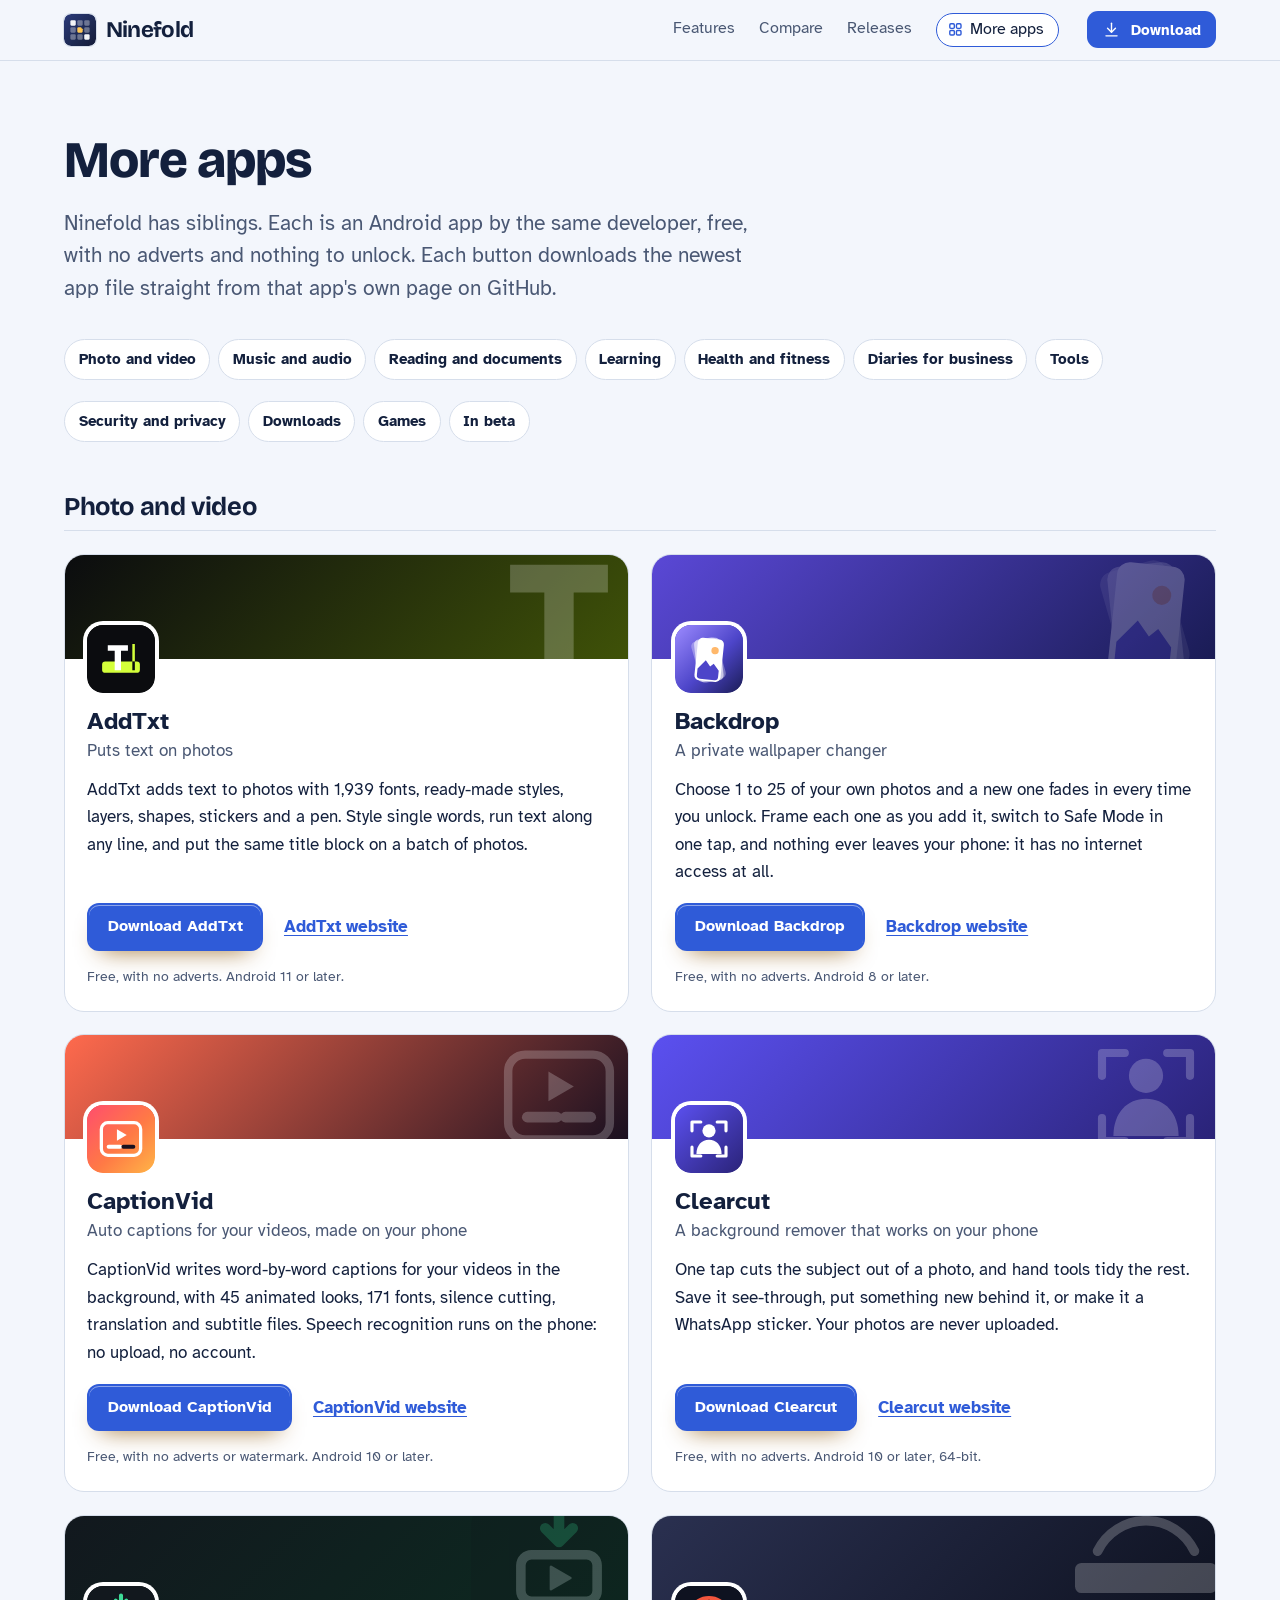
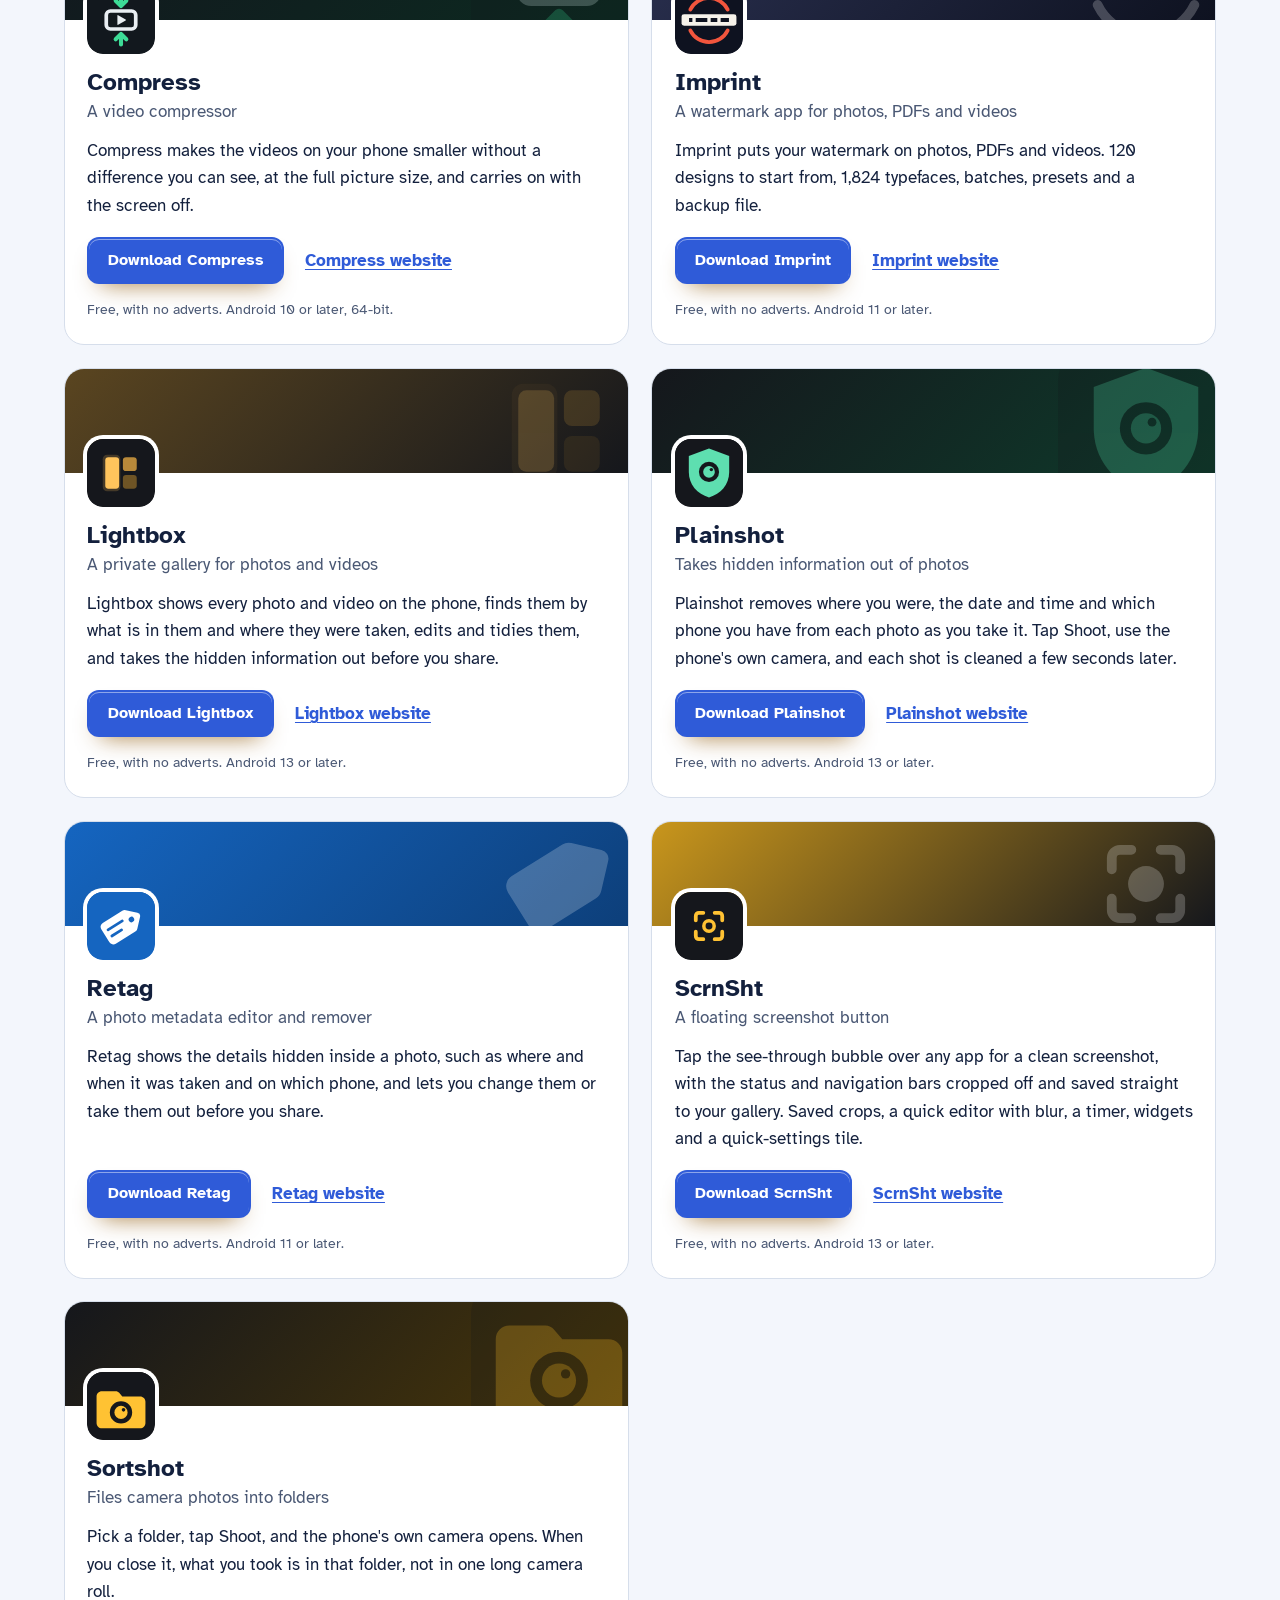
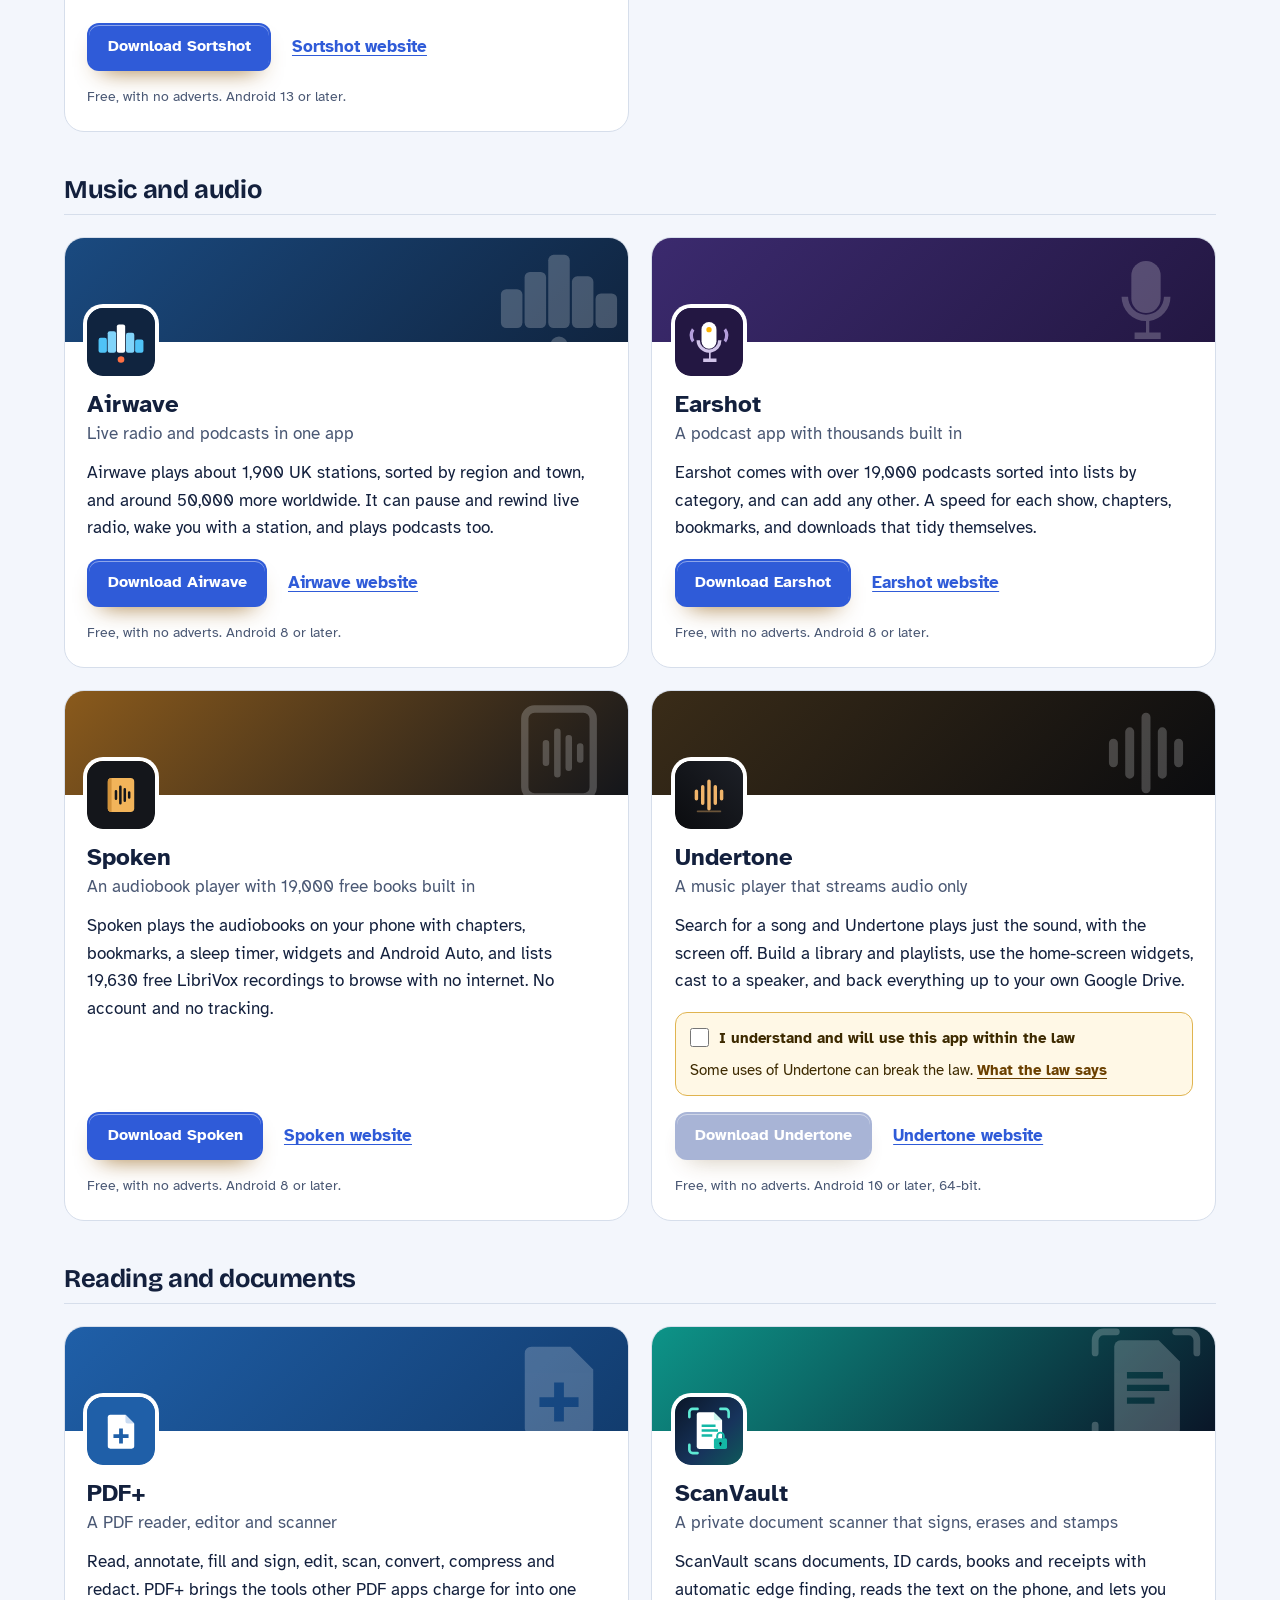
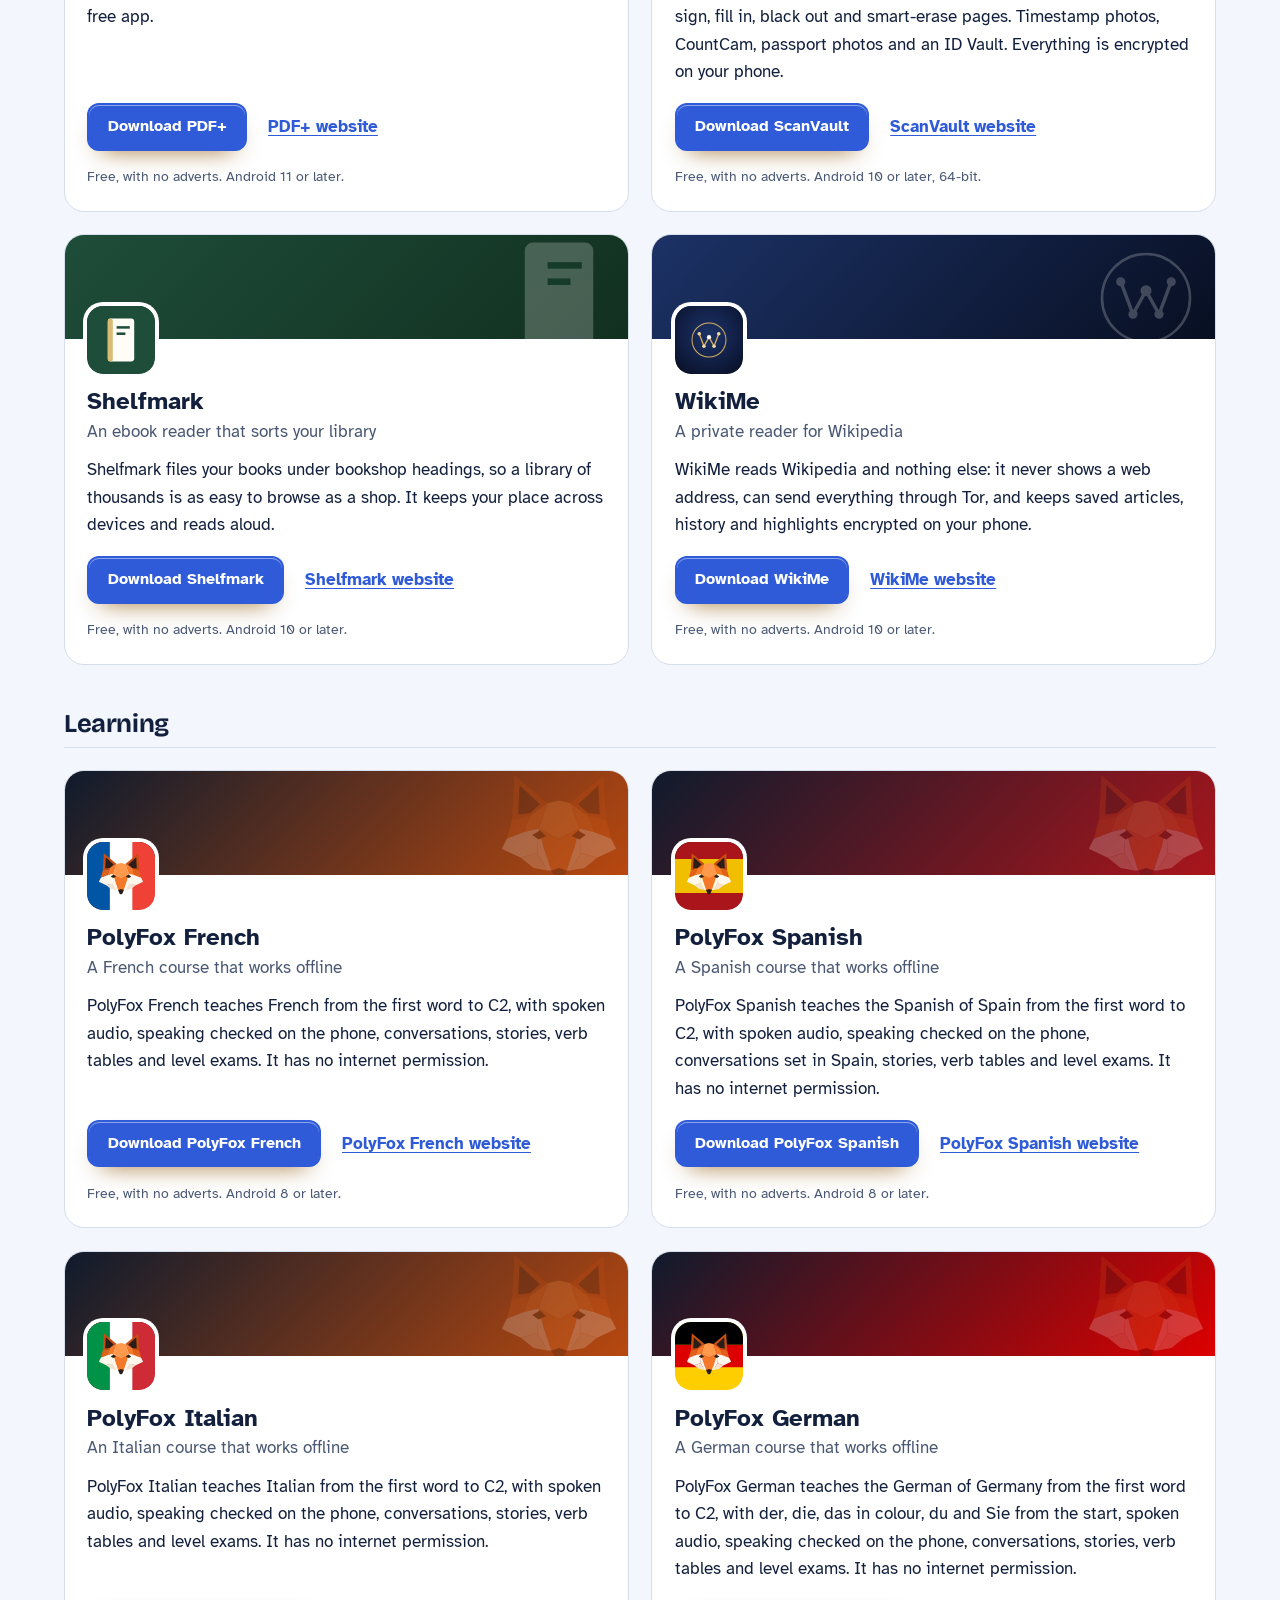
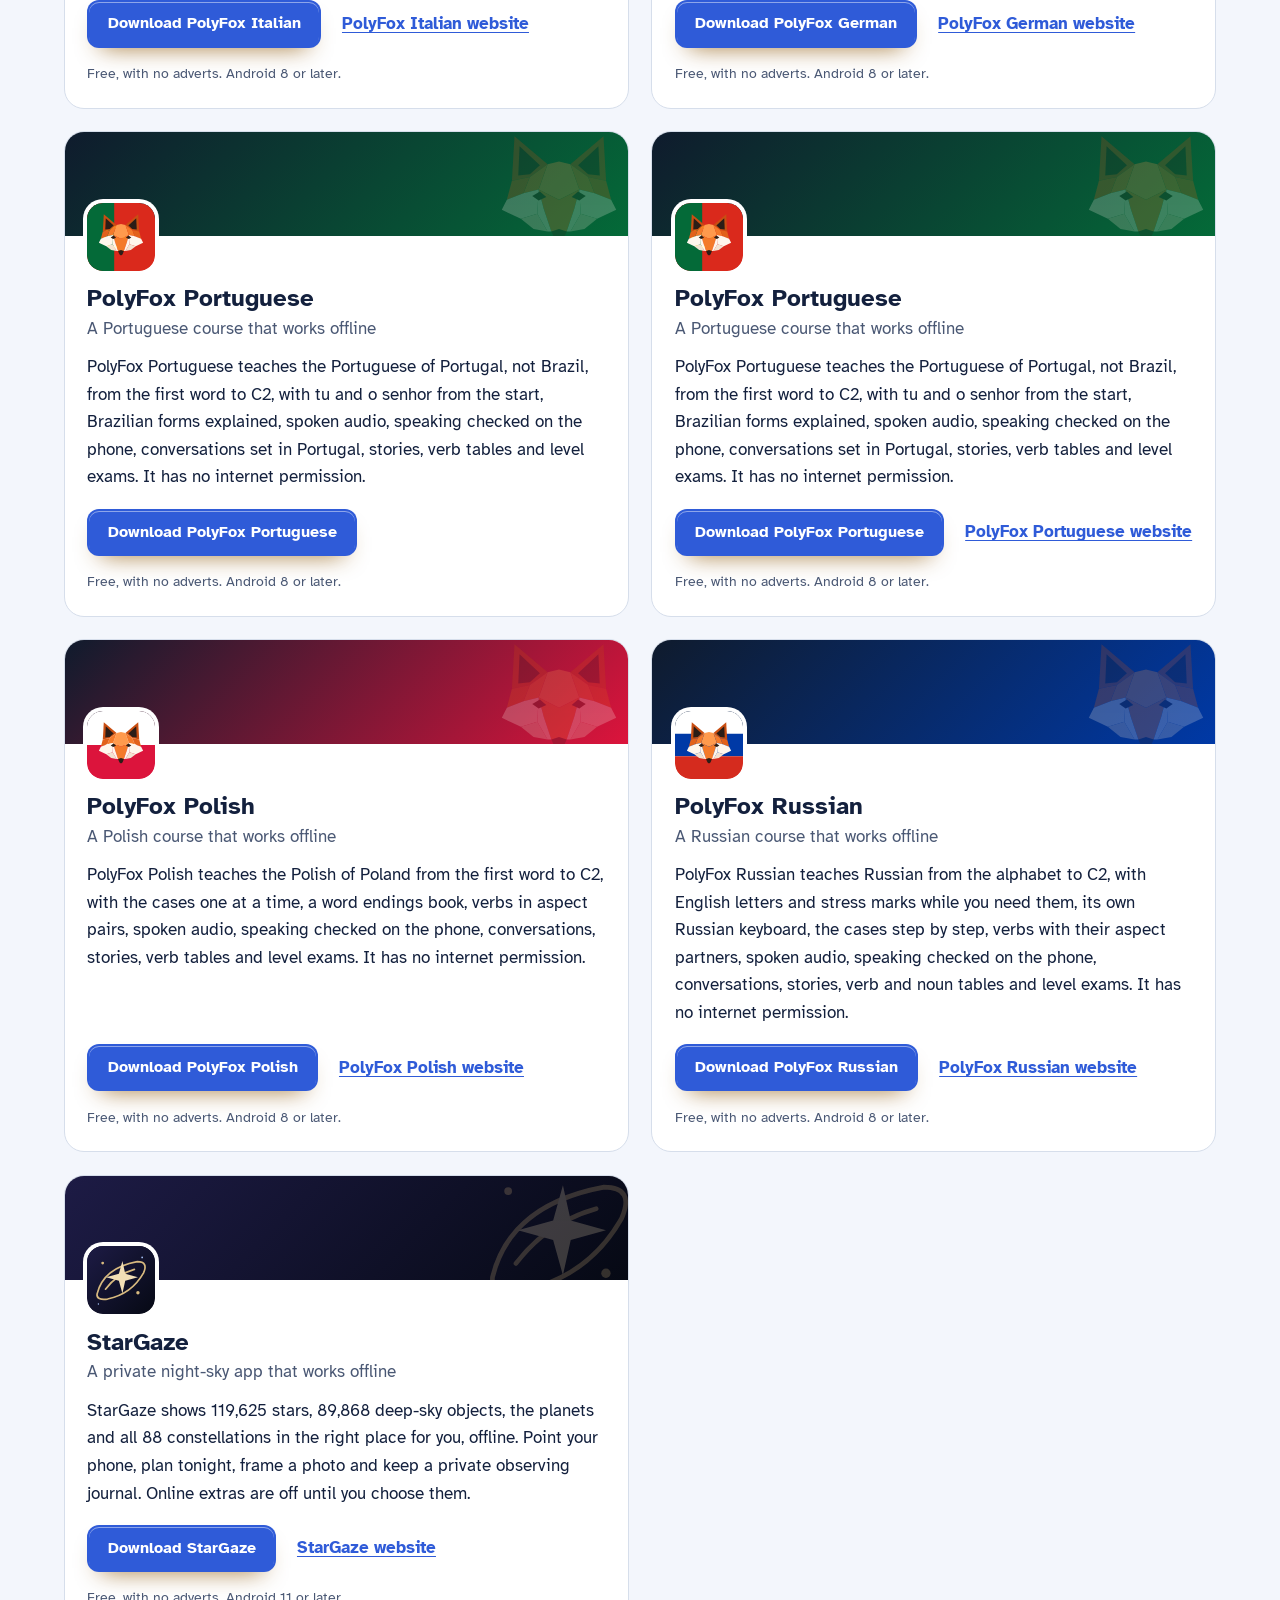
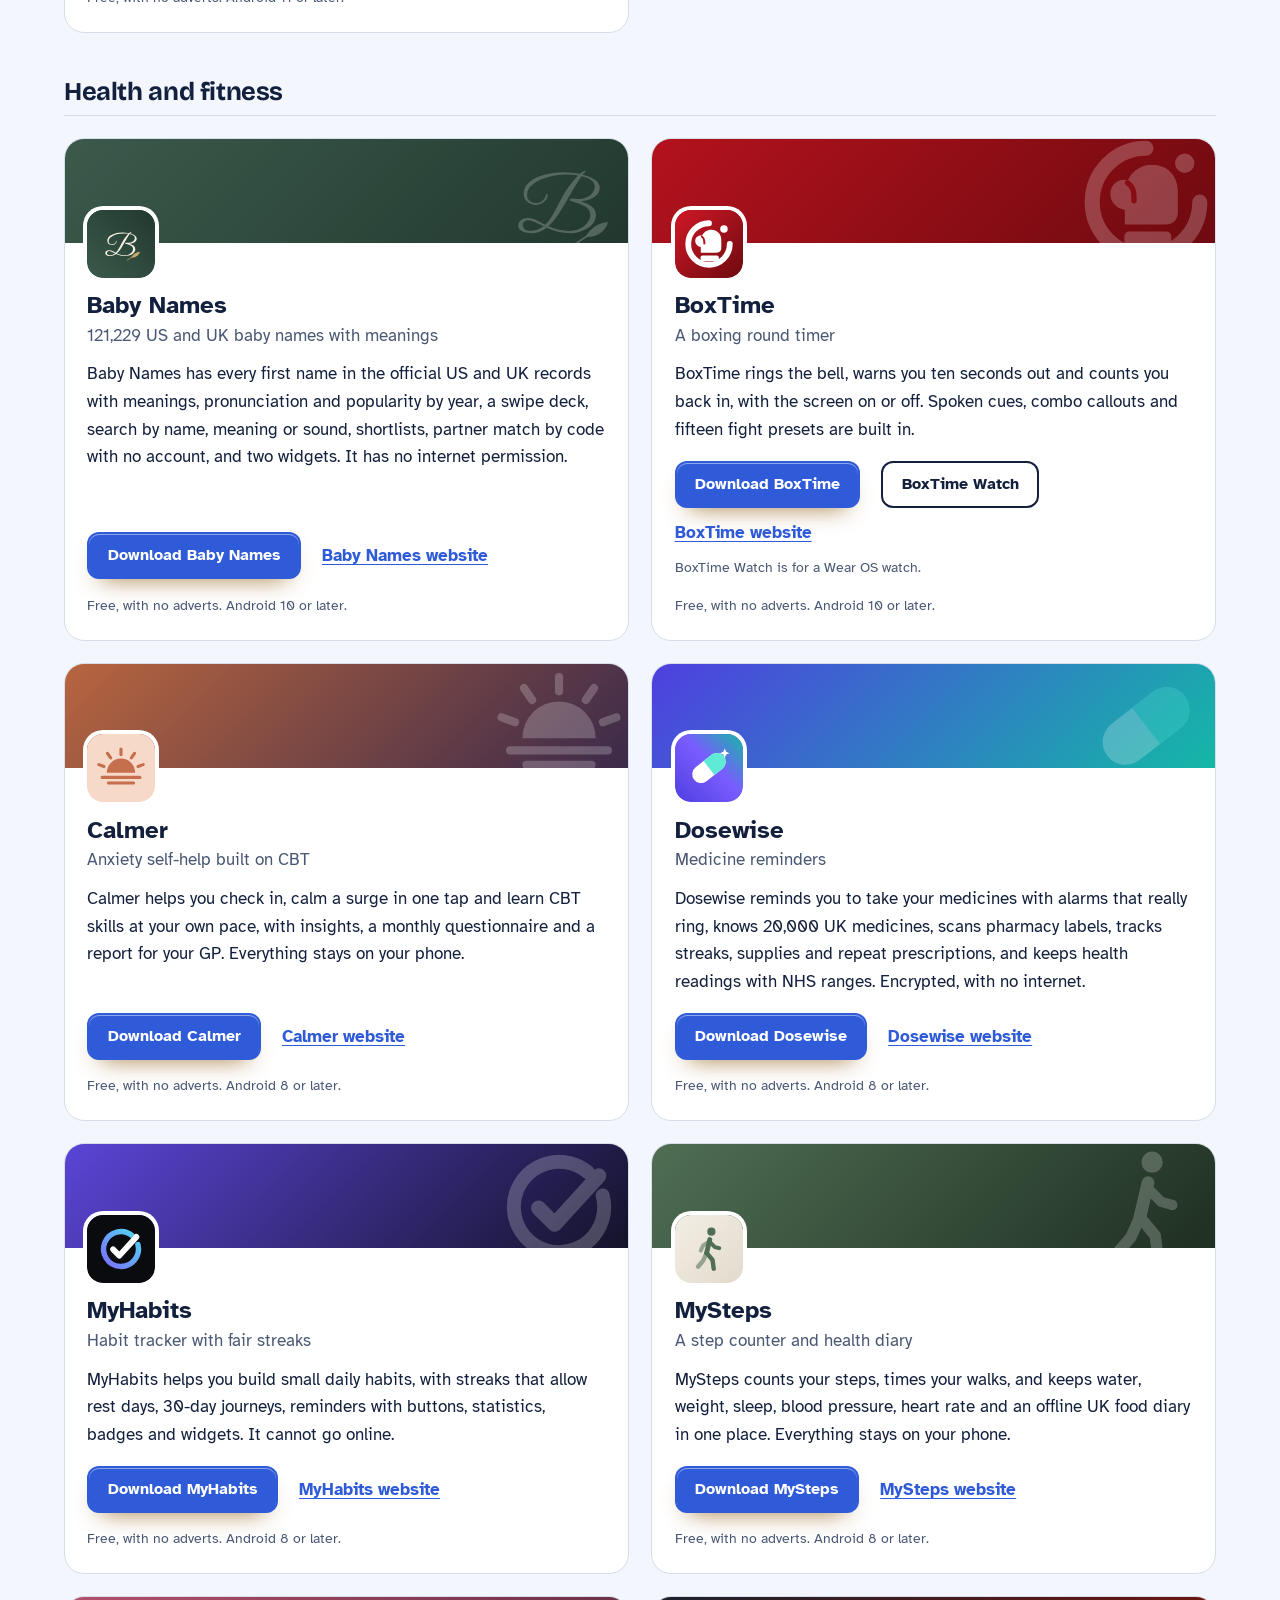
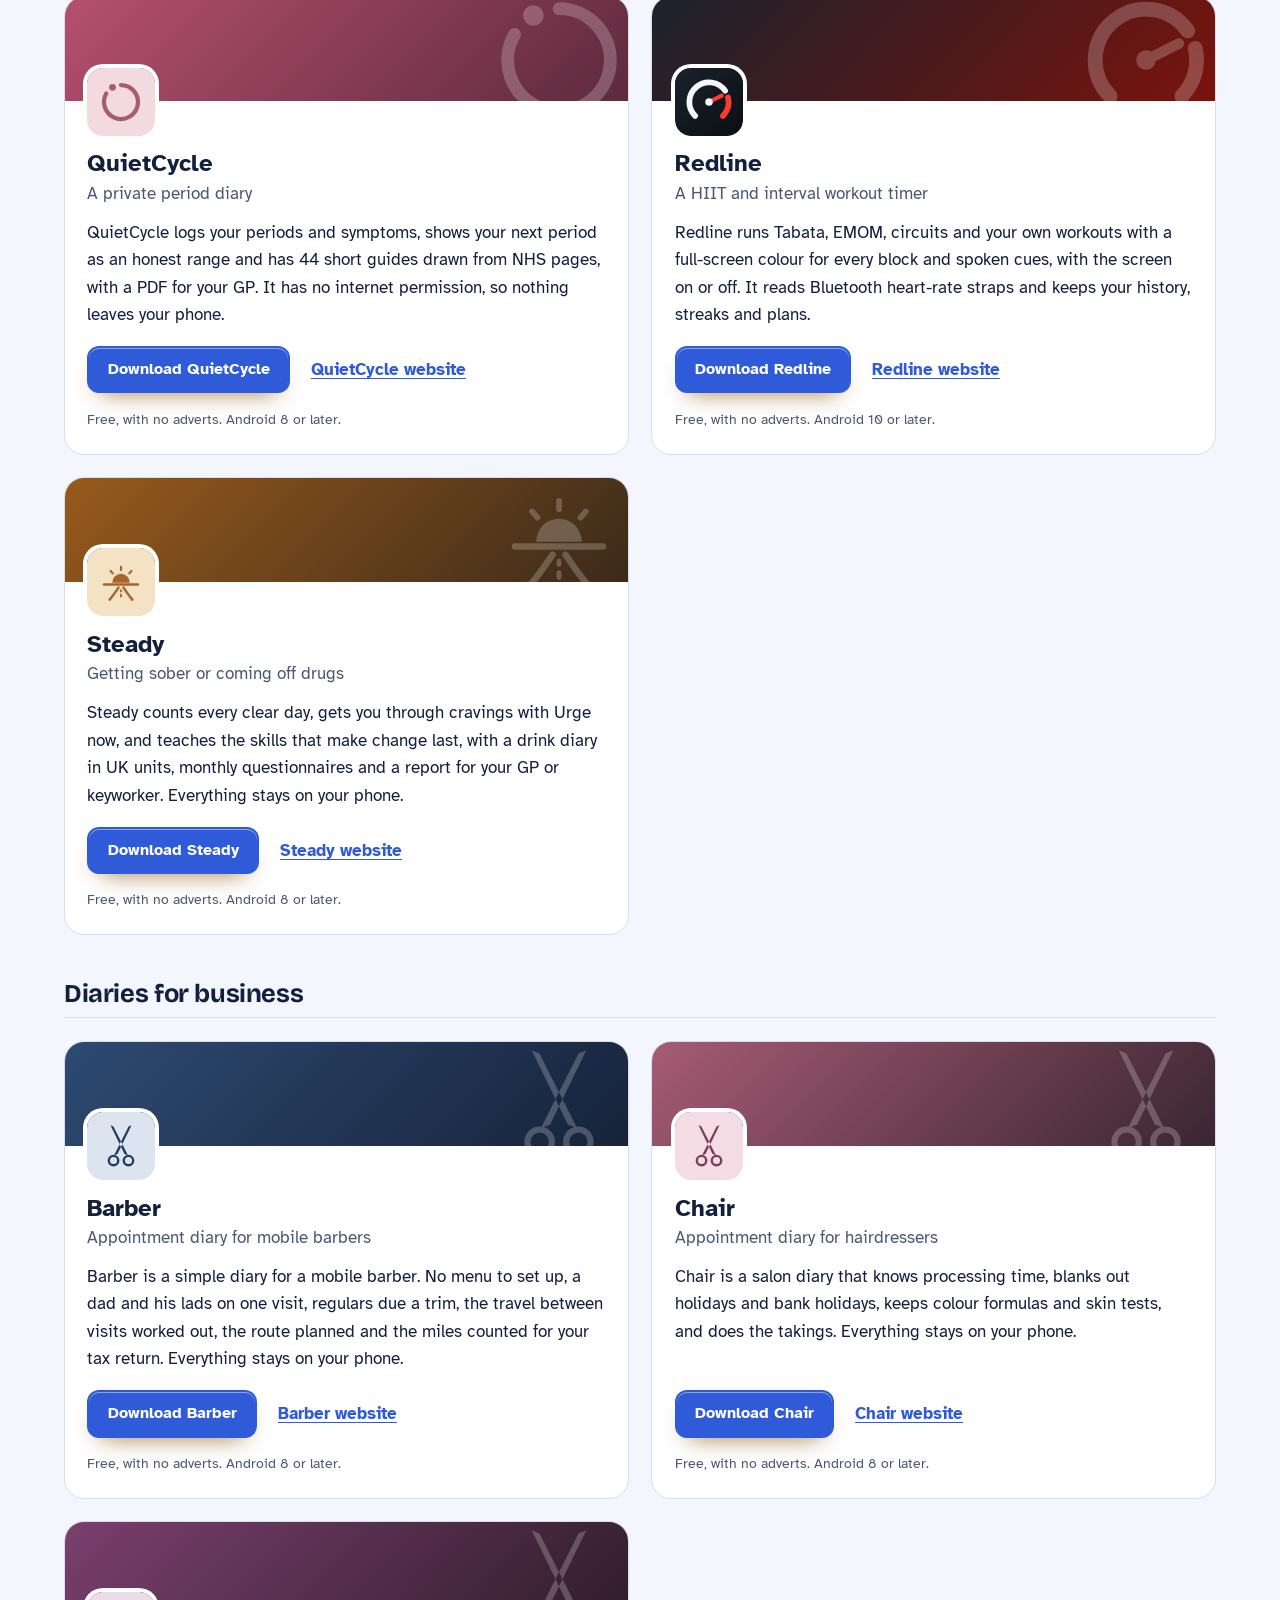
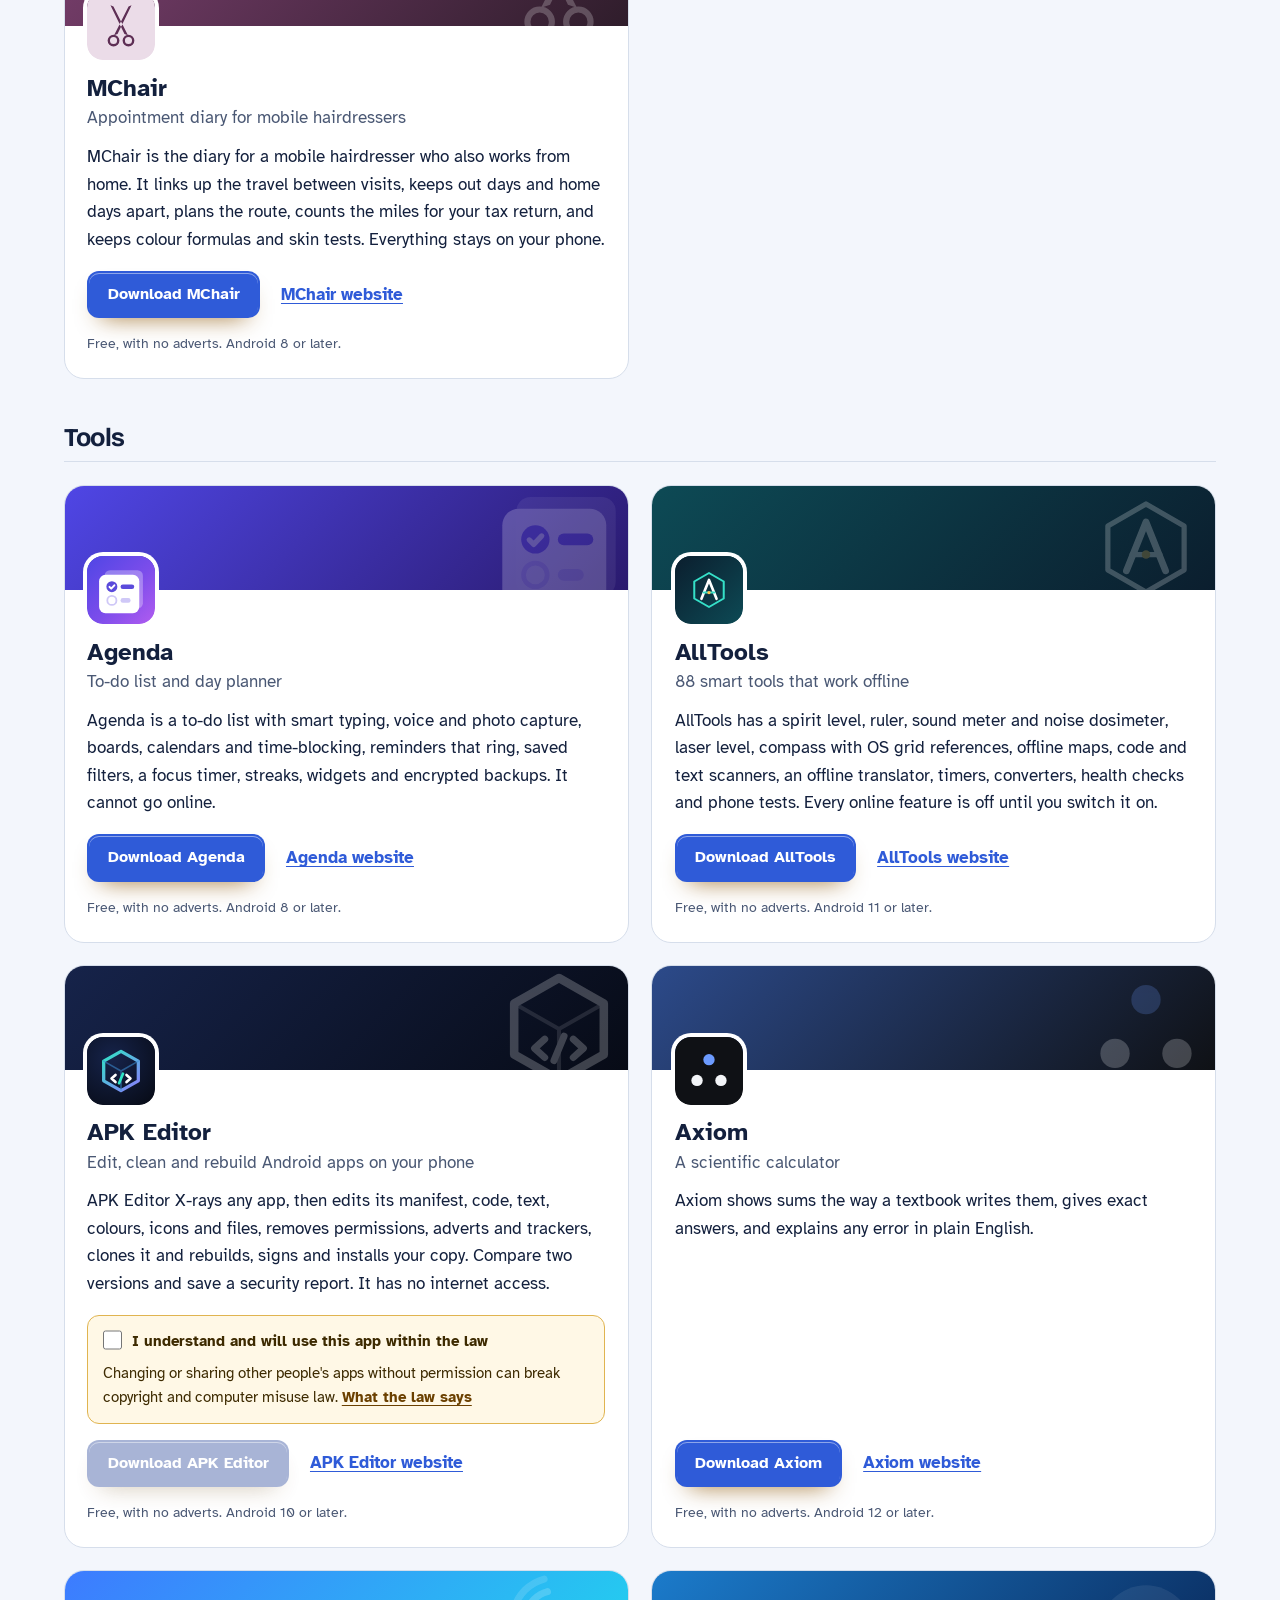
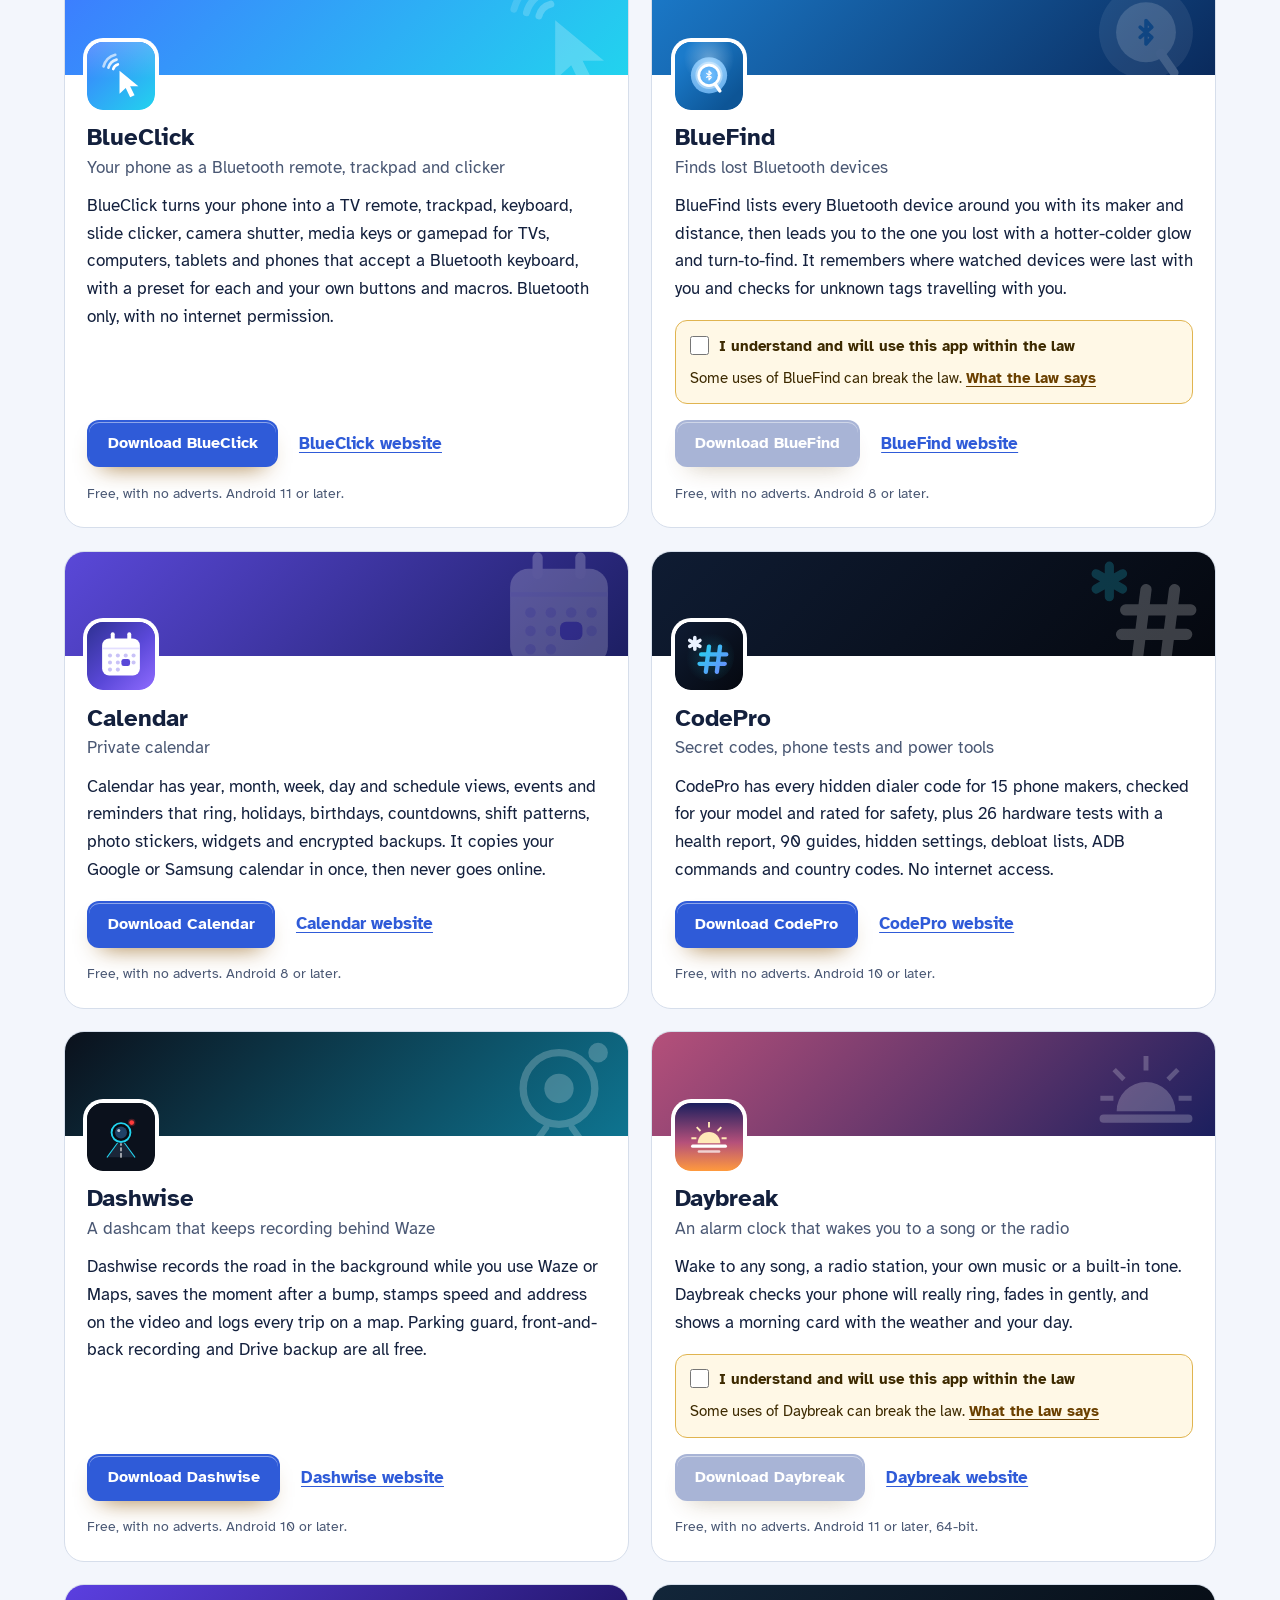
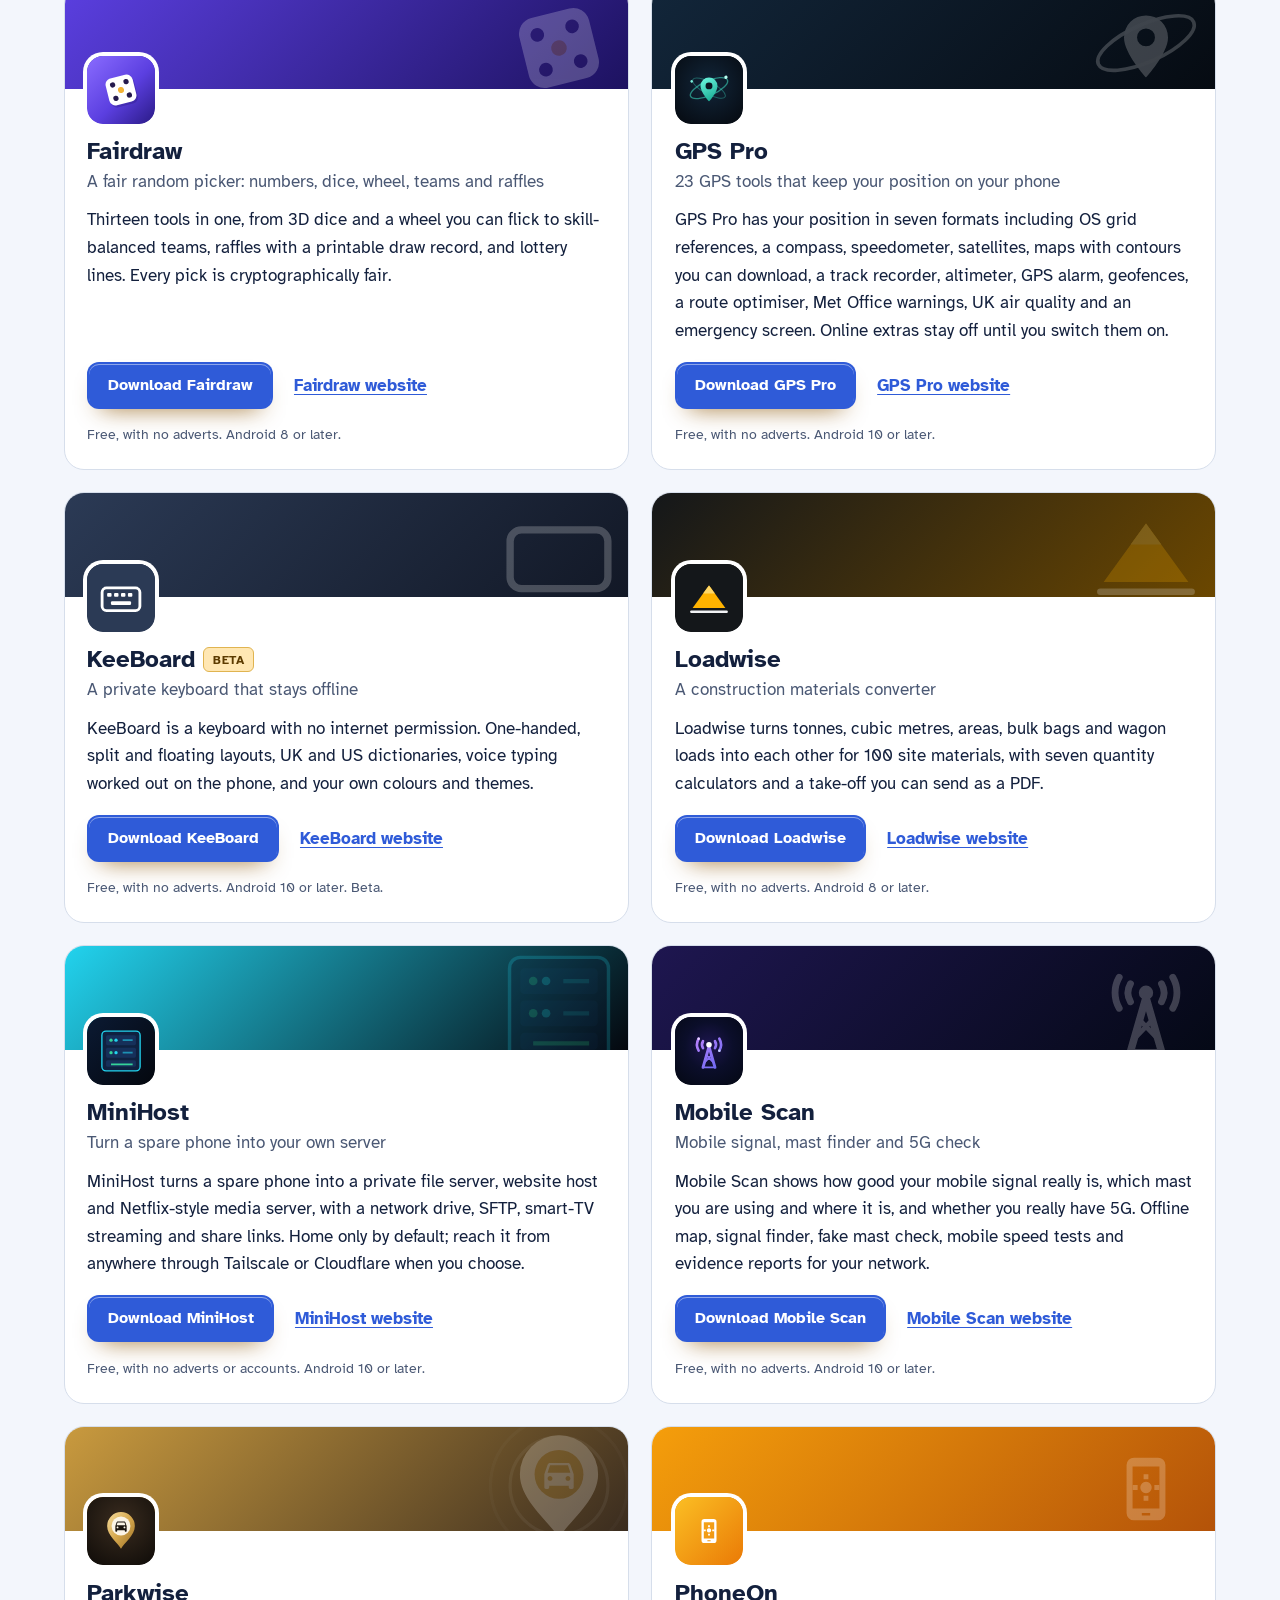
==== commit 84db06c1: "More apps: add BlueClick" ====
--- a/more-apps.html
+++ b/more-apps.html
@@ -4,7 +4,7 @@
 <meta charset="utf-8">
 <meta name="viewport" content="width=device-width, initial-scale=1">
 <title>More apps from the maker of Ninefold</title>
-<meta name="description" content="All 97 free Android apps from the maker of Ninefold, in one list by category, each with its download and a link to its website.">
+<meta name="description" content="All 98 free Android apps from the maker of Ninefold, in one list by category, each with its download and a link to its website.">
 <meta name="author" content="Jonathan Jackson">
 <link rel="canonical" href="https://customgpter.github.io/ninefold/more-apps.html">
 <meta name="theme-color" content="#f3f6fc" media="(prefers-color-scheme: light)">
@@ -12,7 +12,7 @@
 <meta property="og:type" content="website">
 <meta property="og:site_name" content="Ninefold">
 <meta property="og:title" content="More apps from the maker of Ninefold">
-<meta property="og:description" content="All 97 free Android apps from the maker of Ninefold, in one list by category, each with its download and a link to its website.">
+<meta property="og:description" content="All 98 free Android apps from the maker of Ninefold, in one list by category, each with its download and a link to its website.">
 <meta property="og:url" content="https://customgpter.github.io/ninefold/more-apps.html">
 <meta property="og:image" content="https://customgpter.github.io/ninefold/assets/og.png">
 <meta property="og:image:width" content="1200">
@@ -86,7 +86,7 @@
 <div class="mapps-group" role="group" aria-labelledby="apps-tools"><h2 class="mapps-cat" id="apps-tools">Tools</h2>
 <ul class="mapps"><li class="mapp" style="--b:#4f46e5;--b2:#2a1a6e"><div class="mapp-cover" aria-hidden="true"><svg viewBox="0 0 108 108"><g transform="translate(54 56) scale(1.45) translate(-52 -56)"><rect x="34" y="33" width="42" height="42" rx="6" fill="#fff" fill-opacity=".3"/><rect x="28" y="38" width="44" height="42" rx="7" fill="#fff" fill-opacity=".95"/><circle cx="42" cy="51" r="6" fill="#5b4bdb"/><path d="M39.4 51.2l1.9 1.9 3.4-3.6" stroke="#fff" stroke-width="2.2" fill="none" stroke-linecap="round" stroke-linejoin="round"/><rect x="51.5" y="48.5" width="15" height="5" rx="2.5" fill="#5b4bdb"/><circle cx="42" cy="66" r="5" fill="none" stroke="#cfc8f7" stroke-width="2"/><rect x="51.5" y="63.5" width="11" height="5" rx="2.5" fill="#cfc8f7"/></g></svg></div><div class="mapp-body"><svg class="mapp-icon" viewBox="0 0 108 108" aria-hidden="true"><defs><linearGradient id="i-agenda-agi" x1="0" y1="0" x2="1" y2="1"><stop offset="0" stop-color="#4f46e5"/><stop offset=".55" stop-color="#7c4deb"/><stop offset="1" stop-color="#b15cf0"/></linearGradient></defs><rect width="108" height="108" rx="24" fill="url(#i-agenda-agi)"/><g transform="translate(54 56) scale(1.45) translate(-52 -56)"><rect x="34" y="33" width="42" height="42" rx="6" fill="#fff" fill-opacity=".3"/><rect x="28" y="38" width="44" height="42" rx="7" fill="#fff"/><circle cx="42" cy="51" r="6" fill="#5b4bdb"/><path d="M39.4 51.2l1.9 1.9 3.4-3.6" stroke="#fff" stroke-width="2.2" fill="none" stroke-linecap="round" stroke-linejoin="round"/><rect x="51.5" y="48.5" width="15" height="5" rx="2.5" fill="#5b4bdb"/><circle cx="42" cy="66" r="5" fill="none" stroke="#cfc8f7" stroke-width="2"/><rect x="51.5" y="63.5" width="11" height="5" rx="2.5" fill="#cfc8f7"/></g></svg><h3>Agenda</h3><p class="mapp-kind">To-do list and day planner</p><p class="mapp-say">Agenda is a to-do list with smart typing, voice and photo capture, boards, calendars and time-blocking, reminders that ring, saved filters, a focus timer, streaks, widgets and encrypted backups. It cannot go online.</p><p class="mapp-go"><a class="button" href="https://github.com/CustomGPTer/agenda/releases/latest/download/Agenda.apk">Download Agenda</a><a class="mapp-site" href="https://customgpter.github.io/agenda/">Agenda website</a></p><p class="mapp-needs">Free, with no adverts. Android 8 or later.</p></div></li>
 <li class="mapp" style="--b:#0d4a55;--b2:#0b1e2e"><div class="mapp-cover" aria-hidden="true"><svg viewBox="0 0 108 108"><path d="M54 27L77.4 40.5L77.4 67.5L54 81L30.6 67.5L30.6 40.5Z" stroke="#fff" stroke-width="3.2" stroke-linejoin="round" fill="none"/><path d="M42 68L54 38L66 68" stroke="#fff" stroke-width="4.2" stroke-linecap="round" stroke-linejoin="round" fill="none"/><path d="M45.5 58L62.5 58" stroke="#fff" stroke-width="3.2" stroke-linecap="round"/><circle cx="54" cy="58" r="2.6" fill="#ffc24b"/></svg></div><div class="mapp-body"><svg class="mapp-icon" viewBox="0 0 108 108" aria-hidden="true"><defs><linearGradient id="i-alltools-atbg" x1="0" y1="0" x2="1" y2="1"><stop offset="0" stop-color="#0b1e2e"/><stop offset="1" stop-color="#0d4a55"/></linearGradient></defs><rect width="108" height="108" rx="24" fill="url(#i-alltools-atbg)"/><path d="M54 27L77.4 40.5L77.4 67.5L54 81L30.6 67.5L30.6 40.5Z" stroke="#35e0c8" stroke-width="3.2" stroke-linejoin="round" fill="none"/><path d="M42 68L54 38L66 68" stroke="#fff" stroke-width="4.2" stroke-linecap="round" stroke-linejoin="round" fill="none"/><path d="M45.5 58L62.5 58" stroke="#35e0c8" stroke-width="3.2" stroke-linecap="round"/><circle cx="54" cy="58" r="2.6" fill="#ffc24b"/></svg><h3>AllTools</h3><p class="mapp-kind">88 smart tools that work offline</p><p class="mapp-say">AllTools has a spirit level, ruler, sound meter and noise dosimeter, laser level, compass with OS grid references, offline maps, code and text scanners, an offline translator, timers, converters, health checks and phone tests. Every online feature is off until you switch it on.</p><p class="mapp-go"><a class="button" href="https://github.com/CustomGPTer/alltools/releases/latest/download/AllTools.apk">Download AllTools</a><a class="mapp-site" href="https://customgpter.github.io/alltools/">AllTools website</a></p><p class="mapp-needs">Free, with no adverts. Android 11 or later.</p></div></li><li class="mapp is-gated" style="--b:#16234a;--b2:#070b16"><div class="mapp-cover" aria-hidden="true"><svg viewBox="0 0 108 108"><g transform="translate(54 54) scale(1.25) translate(-54 -52)"><path d="M54 27L76 39.5L76 64.5L54 77L32 64.5L32 39.5Z" stroke="#fff" stroke-width="4.2" stroke-linejoin="round" fill="none"/><path d="M32 39.5L54 52L76 39.5M54 52L54 77" stroke="#fff" stroke-width="2" stroke-linecap="round" fill="none" opacity=".5"/><path d="M47 57L42 61.5L47 66M61 57L66 61.5L61 66" stroke="#fff" stroke-width="3.4" stroke-linecap="round" stroke-linejoin="round" fill="none"/><path d="M56.5 55.5L51.5 67.5" stroke="#fff" stroke-width="3.4" stroke-linecap="round"/></g></svg></div><div class="mapp-body"><svg class="mapp-icon" viewBox="0 0 108 108" aria-hidden="true"><defs><radialGradient id="i-apkeditor-aebg" cx="40" cy="34" r="96" gradientUnits="userSpaceOnUse"><stop offset="0" stop-color="#16234a"/><stop offset="1" stop-color="#070b16"/></radialGradient><linearGradient id="i-apkeditor-aehx" x1="32" y1="27" x2="76" y2="77" gradientUnits="userSpaceOnUse"><stop offset="0" stop-color="#2ee6c5"/><stop offset="1" stop-color="#8b7cff"/></linearGradient></defs><rect width="108" height="108" rx="24" fill="url(#i-apkeditor-aebg)"/><g transform="translate(54 54) scale(1.25) translate(-54 -52)"><path d="M54 27L76 39.5L76 64.5L54 77L32 64.5L32 39.5Z" stroke="url(#i-apkeditor-aehx)" stroke-width="4.2" stroke-linejoin="round" fill="none"/><path d="M32 39.5L54 52L76 39.5M54 52L54 77" stroke="#3d8fd6" stroke-width="2" stroke-linecap="round" fill="none" opacity=".55"/><path d="M47 57L42 61.5L47 66M61 57L66 61.5L61 66" stroke="#fff" stroke-width="3.4" stroke-linecap="round" stroke-linejoin="round" fill="none"/><path d="M56.5 55.5L51.5 67.5" stroke="#2ee6c5" stroke-width="3.4" stroke-linecap="round"/></g></svg><h3>APK Editor</h3><p class="mapp-kind">Edit, clean and rebuild Android apps on your phone</p><p class="mapp-say">APK Editor X-rays any app, then edits its manifest, code, text, colours, icons and files, removes permissions, adverts and trackers, clones it and rebuilds, signs and installs your copy. Compare two versions and save a security report. It has no internet access.</p><div class="mapp-law" data-gate><label><input type="checkbox"> I understand and will use this app within the law</label><p>Changing or sharing other people's apps without permission can break copyright and computer misuse law. <a href="https://customgpter.github.io/apkeditor/terms.html#law">What the law says</a></p><noscript><p>Turn on JavaScript to download, or use the <a href="https://customgpter.github.io/apkeditor/">APK Editor website</a>.</p></noscript></div><p class="mapp-go"><a class="button" data-href="https://github.com/CustomGPTer/apkeditor/releases/latest/download/APKEditor.apk" aria-disabled="true" role="link" tabindex="-1">Download APK Editor</a><a class="mapp-site" href="https://customgpter.github.io/apkeditor/">APK Editor website</a></p><p class="mapp-needs">Free, with no adverts. Android 10 or later.</p></div></li><li class="mapp" style="--b:#2c4a8a;--b2:#0f1115"><div class="mapp-cover" aria-hidden="true"><svg viewBox="0 0 108 108"><circle cx="54" cy="36" r="9" fill="#6c9bff"/><circle cx="35" cy="69" r="9" fill="#f3f5f8"/><circle cx="73" cy="69" r="9" fill="#f3f5f8"/></svg></div><div class="mapp-body"><svg class="mapp-icon" viewBox="0 0 108 108" aria-hidden="true"><rect width="108" height="108" rx="24" fill="#0f1115"/><circle cx="54" cy="36" r="9" fill="#6c9bff"/><circle cx="35" cy="69" r="9" fill="#f3f5f8"/><circle cx="73" cy="69" r="9" fill="#f3f5f8"/></svg><h3>Axiom</h3><p class="mapp-kind">A scientific calculator</p><p class="mapp-say">Axiom shows sums the way a textbook writes them, gives exact answers, and explains any error in plain English.</p><p class="mapp-go"><a class="button" href="https://github.com/CustomGPTer/axiom/releases/latest/download/Axiom.apk">Download Axiom</a><a class="mapp-site" href="https://customgpter.github.io/axiom/">Axiom website</a></p><p class="mapp-needs">Free, with no adverts. Android 12 or later.</p></div></li>
-<li class="mapp is-gated" style="--b:#1b7bcb;--b2:#0a2a5c"><div class="mapp-cover" aria-hidden="true"><svg viewBox="0 0 108 108"><circle cx="54" cy="52.92" r="28.8" fill="#fff" fill-opacity=".35"/><path d="M63 65.88L71.28 77.76" stroke="#fff" stroke-width="5.4" stroke-linecap="round"/><circle cx="54" cy="52.92" r="18.36" fill="#fff" fill-opacity=".95"/><path d="M50.4 49.75L57.6 56.09L54 60.12L54 45.72L57.6 49.75L50.4 56.09" fill="none" stroke="#1B7BCB" stroke-width="2.2" stroke-linecap="round" stroke-linejoin="round"/></svg></div><div class="mapp-body"><svg class="mapp-icon" viewBox="0 0 108 108" aria-hidden="true"><defs><linearGradient id="i-bluefind-bfa" gradientUnits="userSpaceOnUse" x1="18" y1="18" x2="90" y2="90"><stop offset="0" stop-color="#1B7BCB"/><stop offset="1" stop-color="#0D5596"/></linearGradient><radialGradient id="i-bluefind-bfb" gradientUnits="userSpaceOnUse" cx="54" cy="26" r="40"><stop offset="0" stop-color="#fff" stop-opacity=".33"/><stop offset="1" stop-color="#fff" stop-opacity="0"/></radialGradient><radialGradient id="i-bluefind-bfc" gradientUnits="userSpaceOnUse" cx="54" cy="39.6" r="39.6"><stop offset="0" stop-color="#B7E0FF"/><stop offset=".6" stop-color="#7FC0F5"/><stop offset="1" stop-color="#6AB0EC"/></radialGradient><radialGradient id="i-bluefind-bfd" gradientUnits="userSpaceOnUse" cx="54" cy="52.92" r="14.4"><stop offset="0" stop-color="#79C3FF"/><stop offset="1" stop-color="#5AAEF5"/></radialGradient></defs><rect width="108" height="108" rx="24" fill="url(#i-bluefind-bfa)"/><rect width="108" height="108" rx="24" fill="url(#i-bluefind-bfb)"/><circle cx="54" cy="52.92" r="28.8" fill="url(#i-bluefind-bfc)"/><circle cx="54" cy="52.92" r="21.6" fill="#fff" fill-opacity=".35"/><path d="M63 65.88L71.28 77.76" stroke="#fff" stroke-width="5.4" stroke-linecap="round"/><circle cx="54" cy="52.92" r="18.36" fill="#fff"/><circle cx="54" cy="52.92" r="14.04" fill="url(#i-bluefind-bfd)"/><path d="M50.4 49.75L57.6 56.09L54 60.12L54 45.72L57.6 49.75L50.4 56.09" fill="none" stroke="#fff" stroke-width="1.87" stroke-linecap="round" stroke-linejoin="round"/></svg><h3>BlueFind</h3><p class="mapp-kind">Finds lost Bluetooth devices</p><p class="mapp-say">BlueFind lists every Bluetooth device around you with its maker and distance, then leads you to the one you lost with a hotter-colder glow and turn-to-find. It remembers where watched devices were last with you and checks for unknown tags travelling with you.</p><div class="mapp-law" data-gate><label><input type="checkbox"> I understand and will use this app within the law</label><p>Some uses of BlueFind can break the law. <a href="https://customgpter.github.io/bluefind/terms.html#law">What the law says</a></p><noscript><p>Turn on JavaScript to download, or use the <a href="https://customgpter.github.io/bluefind/">BlueFind website</a>.</p></noscript></div><p class="mapp-go"><a class="button" data-href="https://github.com/CustomGPTer/bluefind/releases/latest/download/BlueFind.apk" aria-disabled="true" role="link" tabindex="-1">Download BlueFind</a><a class="mapp-site" href="https://customgpter.github.io/bluefind/">BlueFind website</a></p><p class="mapp-needs">Free, with no adverts. Android 8 or later.</p></div></li>
+<li class="mapp" style="--b:#3D7BFF;--b2:#22D3EE"><div class="mapp-cover" aria-hidden="true"><svg viewBox="0 0 108 108"><g transform="translate(54 54) scale(1.3) translate(-54 -54)"><path fill="#fff" d="M52.20 47.52L52.20 75.60L59.76 68.76L65.16 79.92L70.56 77.40L65.16 66.60L75.24 66.60Z"/><g fill="none" stroke="#fff" stroke-width="3.31" stroke-linecap="round"><path d="M44.55 45.47A7.92 7.92 0 0 1 50.15 39.87"/><path opacity=".82" d="M38.64 43.89A14.04 14.04 0 0 1 48.57 33.96"/><path opacity=".64" d="M32.73 42.30A20.16 20.16 0 0 1 46.98 28.05"/></g></g></svg></div><div class="mapp-body"><svg class="mapp-icon" viewBox="0 0 108 108" aria-hidden="true"><defs><linearGradient id="i-blueclick-bcbg" x1="0" y1="0" x2="108" y2="108" gradientUnits="userSpaceOnUse"><stop offset="0" stop-color="#3D7BFF"/><stop offset="1" stop-color="#22D3EE"/></linearGradient><linearGradient id="i-blueclick-bcsh" x1="0" y1="0" x2="0" y2="58" gradientUnits="userSpaceOnUse"><stop offset="0" stop-color="#fff" stop-opacity=".19"/><stop offset="1" stop-color="#fff" stop-opacity="0"/></linearGradient></defs><rect width="108" height="108" rx="24" fill="url(#i-blueclick-bcbg)"/><path d="M0 24A24 24 0 0 1 24 0H84A24 24 0 0 1 108 24V58H0Z" fill="url(#i-blueclick-bcsh)"/><g transform="translate(54 54) scale(1.3) translate(-54 -54)"><path fill="#fff" d="M52.20 47.52L52.20 75.60L59.76 68.76L65.16 79.92L70.56 77.40L65.16 66.60L75.24 66.60Z"/><g fill="none" stroke="#fff" stroke-width="3.31" stroke-linecap="round"><path d="M44.55 45.47A7.92 7.92 0 0 1 50.15 39.87"/><path opacity=".82" d="M38.64 43.89A14.04 14.04 0 0 1 48.57 33.96"/><path opacity=".64" d="M32.73 42.30A20.16 20.16 0 0 1 46.98 28.05"/></g></g></svg><h3>BlueClick</h3><p class="mapp-kind">Your phone as a Bluetooth remote, trackpad and clicker</p><p class="mapp-say">BlueClick turns your phone into a TV remote, trackpad, keyboard, slide clicker, camera shutter, media keys or gamepad for TVs, computers, tablets and phones that accept a Bluetooth keyboard, with a preset for each and your own buttons and macros. Bluetooth only, with no internet permission.</p><p class="mapp-go"><a class="button" href="https://github.com/CustomGPTer/blueclick/releases/latest/download/BlueClick.apk">Download BlueClick</a><a class="mapp-site" href="https://customgpter.github.io/blueclick/">BlueClick website</a></p><p class="mapp-needs">Free, with no adverts. Android 11 or later.</p></div></li><li class="mapp is-gated" style="--b:#1b7bcb;--b2:#0a2a5c"><div class="mapp-cover" aria-hidden="true"><svg viewBox="0 0 108 108"><circle cx="54" cy="52.92" r="28.8" fill="#fff" fill-opacity=".35"/><path d="M63 65.88L71.28 77.76" stroke="#fff" stroke-width="5.4" stroke-linecap="round"/><circle cx="54" cy="52.92" r="18.36" fill="#fff" fill-opacity=".95"/><path d="M50.4 49.75L57.6 56.09L54 60.12L54 45.72L57.6 49.75L50.4 56.09" fill="none" stroke="#1B7BCB" stroke-width="2.2" stroke-linecap="round" stroke-linejoin="round"/></svg></div><div class="mapp-body"><svg class="mapp-icon" viewBox="0 0 108 108" aria-hidden="true"><defs><linearGradient id="i-bluefind-bfa" gradientUnits="userSpaceOnUse" x1="18" y1="18" x2="90" y2="90"><stop offset="0" stop-color="#1B7BCB"/><stop offset="1" stop-color="#0D5596"/></linearGradient><radialGradient id="i-bluefind-bfb" gradientUnits="userSpaceOnUse" cx="54" cy="26" r="40"><stop offset="0" stop-color="#fff" stop-opacity=".33"/><stop offset="1" stop-color="#fff" stop-opacity="0"/></radialGradient><radialGradient id="i-bluefind-bfc" gradientUnits="userSpaceOnUse" cx="54" cy="39.6" r="39.6"><stop offset="0" stop-color="#B7E0FF"/><stop offset=".6" stop-color="#7FC0F5"/><stop offset="1" stop-color="#6AB0EC"/></radialGradient><radialGradient id="i-bluefind-bfd" gradientUnits="userSpaceOnUse" cx="54" cy="52.92" r="14.4"><stop offset="0" stop-color="#79C3FF"/><stop offset="1" stop-color="#5AAEF5"/></radialGradient></defs><rect width="108" height="108" rx="24" fill="url(#i-bluefind-bfa)"/><rect width="108" height="108" rx="24" fill="url(#i-bluefind-bfb)"/><circle cx="54" cy="52.92" r="28.8" fill="url(#i-bluefind-bfc)"/><circle cx="54" cy="52.92" r="21.6" fill="#fff" fill-opacity=".35"/><path d="M63 65.88L71.28 77.76" stroke="#fff" stroke-width="5.4" stroke-linecap="round"/><circle cx="54" cy="52.92" r="18.36" fill="#fff"/><circle cx="54" cy="52.92" r="14.04" fill="url(#i-bluefind-bfd)"/><path d="M50.4 49.75L57.6 56.09L54 60.12L54 45.72L57.6 49.75L50.4 56.09" fill="none" stroke="#fff" stroke-width="1.87" stroke-linecap="round" stroke-linejoin="round"/></svg><h3>BlueFind</h3><p class="mapp-kind">Finds lost Bluetooth devices</p><p class="mapp-say">BlueFind lists every Bluetooth device around you with its maker and distance, then leads you to the one you lost with a hotter-colder glow and turn-to-find. It remembers where watched devices were last with you and checks for unknown tags travelling with you.</p><div class="mapp-law" data-gate><label><input type="checkbox"> I understand and will use this app within the law</label><p>Some uses of BlueFind can break the law. <a href="https://customgpter.github.io/bluefind/terms.html#law">What the law says</a></p><noscript><p>Turn on JavaScript to download, or use the <a href="https://customgpter.github.io/bluefind/">BlueFind website</a>.</p></noscript></div><p class="mapp-go"><a class="button" data-href="https://github.com/CustomGPTer/bluefind/releases/latest/download/BlueFind.apk" aria-disabled="true" role="link" tabindex="-1">Download BlueFind</a><a class="mapp-site" href="https://customgpter.github.io/bluefind/">BlueFind website</a></p><p class="mapp-needs">Free, with no adverts. Android 8 or later.</p></div></li>
 <li class="mapp" style="--b:#5a48d8;--b2:#1d1f63"><div class="mapp-cover" aria-hidden="true"><svg viewBox="0 0 108 108"><g transform="translate(54 55) scale(1.25) translate(-54 -55)"><path d="M39,32 h30 a9,9 0 0 1 9,9 v29 a9,9 0 0 1 -9,9 h-30 a9,9 0 0 1 -9,-9 v-29 a9,9 0 0 1 9,-9 z" fill="#fff" fill-opacity=".95"/><rect x="41" y="24" width="5" height="13" rx="2.5" fill="#fff"/><rect x="62" y="24" width="5" height="13" rx="2.5" fill="#fff"/><rect x="30" y="43.5" width="48" height="2.2" fill="#e3deff"/><g fill="#c9c2f7"><circle cx="40" cy="53.5" r="2.6"/><circle cx="50" cy="53.5" r="2.6"/><circle cx="60" cy="53.5" r="2.6"/><circle cx="70" cy="53.5" r="2.6"/><circle cx="40" cy="62.5" r="2.6"/><circle cx="50" cy="62.5" r="2.6"/><circle cx="70" cy="62.5" r="2.6"/><circle cx="40" cy="71.5" r="2.6"/><circle cx="50" cy="71.5" r="2.6"/></g><rect x="54.5" y="58" width="11" height="9" rx="3" fill="#5a48d8"/></g></svg></div><div class="mapp-body"><svg class="mapp-icon" viewBox="0 0 108 108" aria-hidden="true"><defs><linearGradient id="i-calendar-cli" x1="0" y1="0" x2="1" y2="1"><stop offset="0" stop-color="#2e3192"/><stop offset=".55" stop-color="#5a48d8"/><stop offset="1" stop-color="#8f6bff"/></linearGradient></defs><rect width="108" height="108" rx="24" fill="url(#i-calendar-cli)"/><g transform="translate(54 55) scale(1.25) translate(-54 -55)"><path d="M39,32 h30 a9,9 0 0 1 9,9 v29 a9,9 0 0 1 -9,9 h-30 a9,9 0 0 1 -9,-9 v-29 a9,9 0 0 1 9,-9 z" fill="#fff"/><rect x="41" y="24" width="5" height="13" rx="2.5" fill="#fff"/><rect x="62" y="24" width="5" height="13" rx="2.5" fill="#fff"/><rect x="30" y="43.5" width="48" height="2.2" fill="#e3deff"/><g fill="#c9c2f7"><circle cx="40" cy="53.5" r="2.6"/><circle cx="50" cy="53.5" r="2.6"/><circle cx="60" cy="53.5" r="2.6"/><circle cx="70" cy="53.5" r="2.6"/><circle cx="40" cy="62.5" r="2.6"/><circle cx="50" cy="62.5" r="2.6"/><circle cx="70" cy="62.5" r="2.6"/><circle cx="40" cy="71.5" r="2.6"/><circle cx="50" cy="71.5" r="2.6"/></g><rect x="54.5" y="58" width="11" height="9" rx="3" fill="#5a48d8"/></g></svg><h3>Calendar</h3><p class="mapp-kind">Private calendar</p><p class="mapp-say">Calendar has year, month, week, day and schedule views, events and reminders that ring, holidays, birthdays, countdowns, shift patterns, photo stickers, widgets and encrypted backups. It copies your Google or Samsung calendar in once, then never goes online.</p><p class="mapp-go"><a class="button" href="https://github.com/CustomGPTer/calendar/releases/latest/download/Calendar.apk">Download Calendar</a><a class="mapp-site" href="https://customgpter.github.io/calendar/">Calendar website</a></p><p class="mapp-needs">Free, with no adverts. Android 8 or later.</p></div></li>
 <li class="mapp" style="--b:#0f1c33;--b2:#05080f"><div class="mapp-cover" aria-hidden="true"><svg viewBox="0 0 108 108"><g transform="translate(54 54) scale(1.25) translate(-54 -54)"><path d="M54 42L50 74M68 42L64 74M44 52L76 52M42 64L74 64" fill="none" stroke="#fff" stroke-width="5.5" stroke-linecap="round"/><path d="M36 30.5L36 45.5M29.5 34.25L42.5 41.75M29.5 41.75L42.5 34.25" fill="none" stroke="#22D3EE" stroke-width="4.5" stroke-linecap="round"/></g></svg></div><div class="mapp-body"><svg class="mapp-icon" viewBox="0 0 108 108" aria-hidden="true"><defs><linearGradient id="i-codepro-cpbg" x1="0" y1="0" x2="1" y2="1"><stop offset="0" stop-color="#0F1C33"/><stop offset="1" stop-color="#05080F"/></linearGradient><radialGradient id="i-codepro-cpgl" cx="58" cy="58" r="40" gradientUnits="userSpaceOnUse"><stop offset="0" stop-color="#22D3EE" stop-opacity=".2"/><stop offset="1" stop-color="#22D3EE" stop-opacity="0"/></radialGradient><linearGradient id="i-codepro-cphs" x1="42" y1="42" x2="76" y2="74" gradientUnits="userSpaceOnUse"><stop offset="0" stop-color="#22D3EE"/><stop offset="1" stop-color="#6E8BFF"/></linearGradient></defs><rect width="108" height="108" rx="24" fill="url(#i-codepro-cpbg)"/><circle cx="54" cy="54" r="40" fill="url(#i-codepro-cpgl)"/><g transform="translate(54 54) scale(1.25) translate(-54 -54)"><path d="M54 42L50 74M68 42L64 74M44 52L76 52M42 64L74 64" fill="none" stroke="url(#i-codepro-cphs)" stroke-width="5.5" stroke-linecap="round"/><path d="M36 30.5L36 45.5M29.5 34.25L42.5 41.75M29.5 41.75L42.5 34.25" fill="none" stroke="#EAF2FF" stroke-width="4.5" stroke-linecap="round"/></g></svg><h3>CodePro</h3><p class="mapp-kind">Secret codes, phone tests and power tools</p><p class="mapp-say">CodePro has every hidden dialer code for 15 phone makers, checked for your model and rated for safety, plus 26 hardware tests with a health report, 90 guides, hidden settings, debloat lists, ADB commands and country codes. No internet access.</p><p class="mapp-go"><a class="button" href="https://github.com/CustomGPTer/codepro/releases/latest/download/CodePro.apk">Download CodePro</a><a class="mapp-site" href="https://customgpter.github.io/codepro/">CodePro website</a></p><p class="mapp-needs">Free, with no adverts. Android 10 or later.</p></div></li>
 <li class="mapp" style="--b:#0b111c;--b2:#0e7490"><div class="mapp-cover" aria-hidden="true"><svg viewBox="0 0 108 108"><circle cx="54" cy="50" r="22" fill="none" stroke="#fff" stroke-width="4.5"/><circle cx="54" cy="50" r="9" fill="#fff"/><circle cx="78" cy="28" r="6" fill="#fff"/><path d="M36,88l10,-14M72,88l-10,-14" stroke="#fff" stroke-width="4" stroke-linecap="round"/></svg></div><div class="mapp-body"><svg class="mapp-icon" viewBox="0 0 108 108" aria-hidden="true"><rect width="108" height="108" rx="24" fill="#0B111C"/><path d="M51,60L57,60L76,86L32,86Z" fill="#1B2638"/><path d="M51,60L32,86M57,60L76,86" stroke="#22D3EE" stroke-width="1.6" stroke-linecap="round" fill="none"/><path d="M54,64v3M54,71v5M54,80v6" stroke="#fff" stroke-width="1.8" stroke-linecap="round"/><circle cx="54" cy="47" r="17" fill="#070B12"/><circle cx="54" cy="47" r="15" fill="none" stroke="#22D3EE" stroke-width="3"/><circle cx="54" cy="47" r="9.5" fill="#1F4166"/><circle cx="50.5" cy="43.5" r="2.4" fill="#fff" fill-opacity=".7"/><circle cx="71" cy="31" r="6" fill="#FF3B3B" fill-opacity=".25"/><circle cx="71" cy="31" r="3.8" fill="#FF3B3B"/></svg><h3>Dashwise</h3><p class="mapp-kind">A dashcam that keeps recording behind Waze</p><p class="mapp-say">Dashwise records the road in the background while you use Waze or Maps, saves the moment after a bump, stamps speed and address on the video and logs every trip on a map. Parking guard, front-and-back recording and Drive backup are all free.</p><p class="mapp-go"><a class="button" href="https://github.com/CustomGPTer/dashwise/releases/latest/download/Dashwise.apk">Download Dashwise</a><a class="mapp-site" href="https://customgpter.github.io/dashwise/">Dashwise website</a></p><p class="mapp-needs">Free, with no adverts. Android 10 or later.</p></div></li>
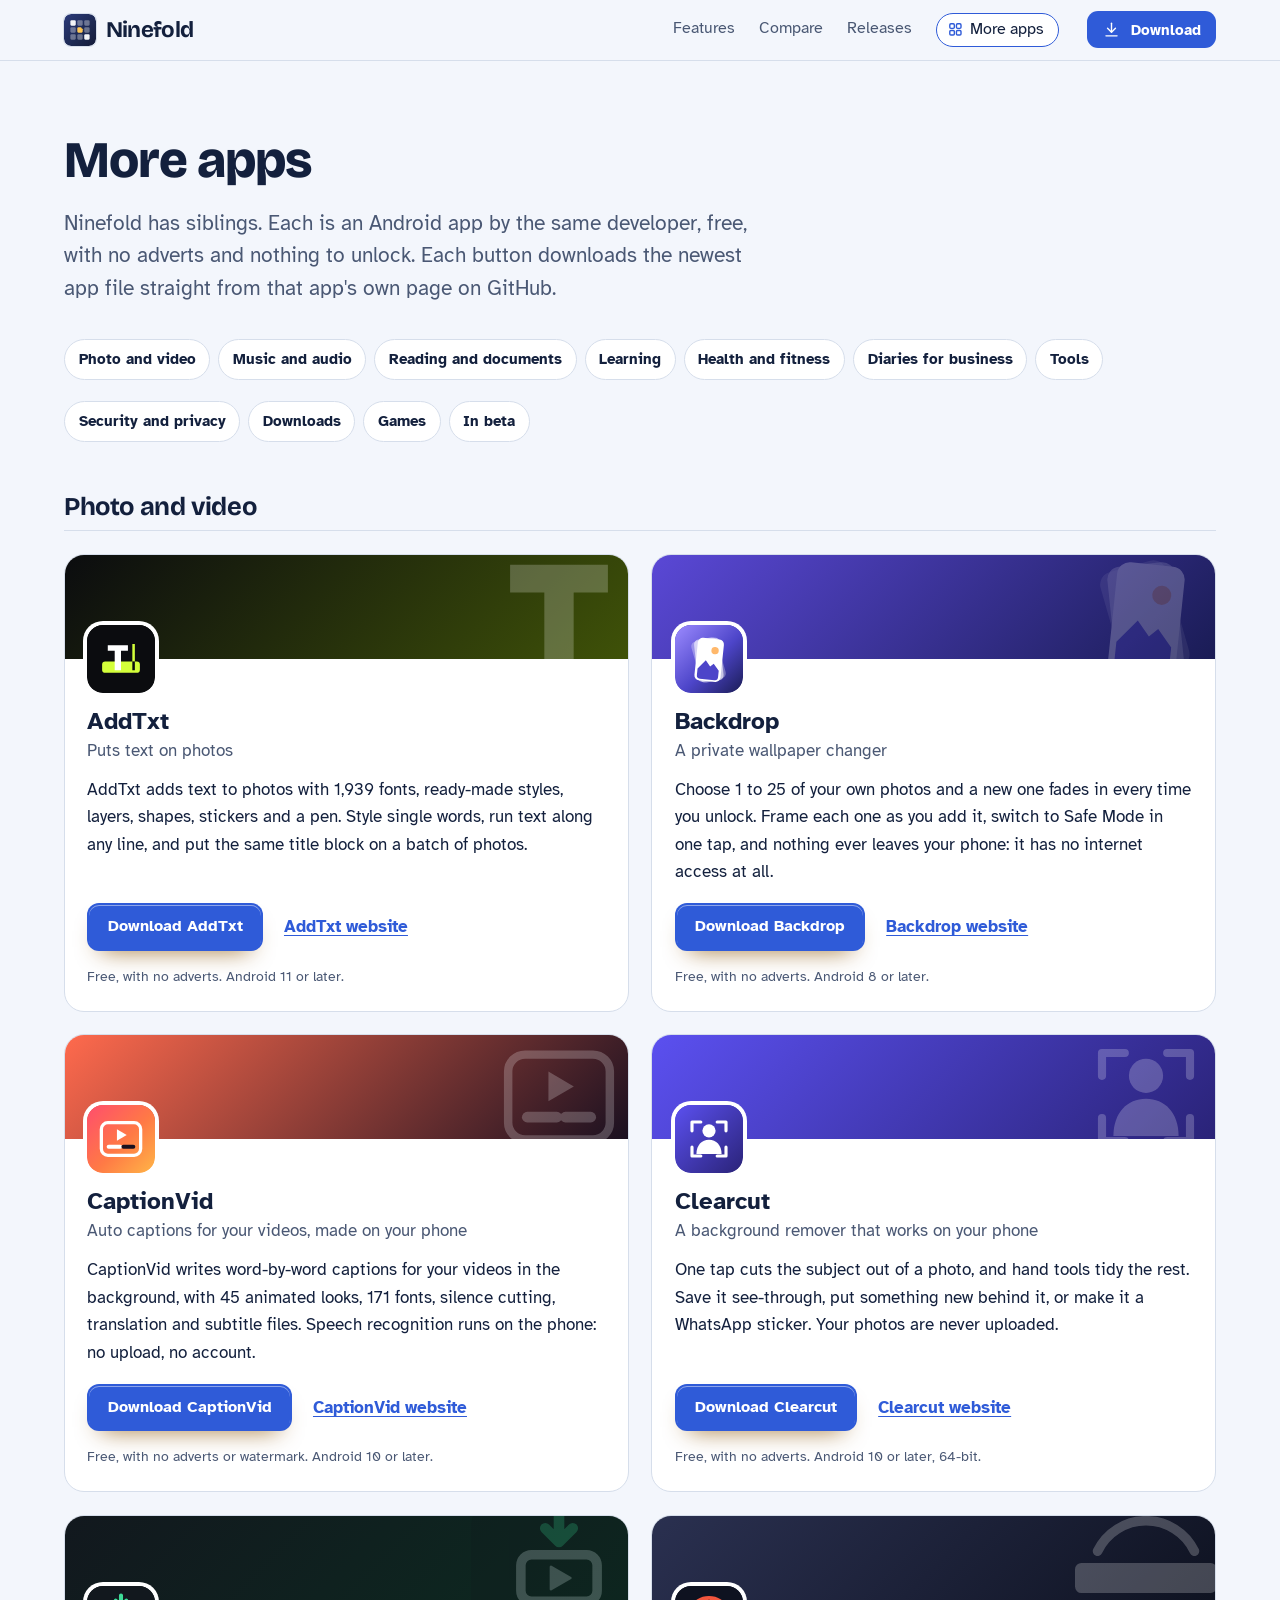
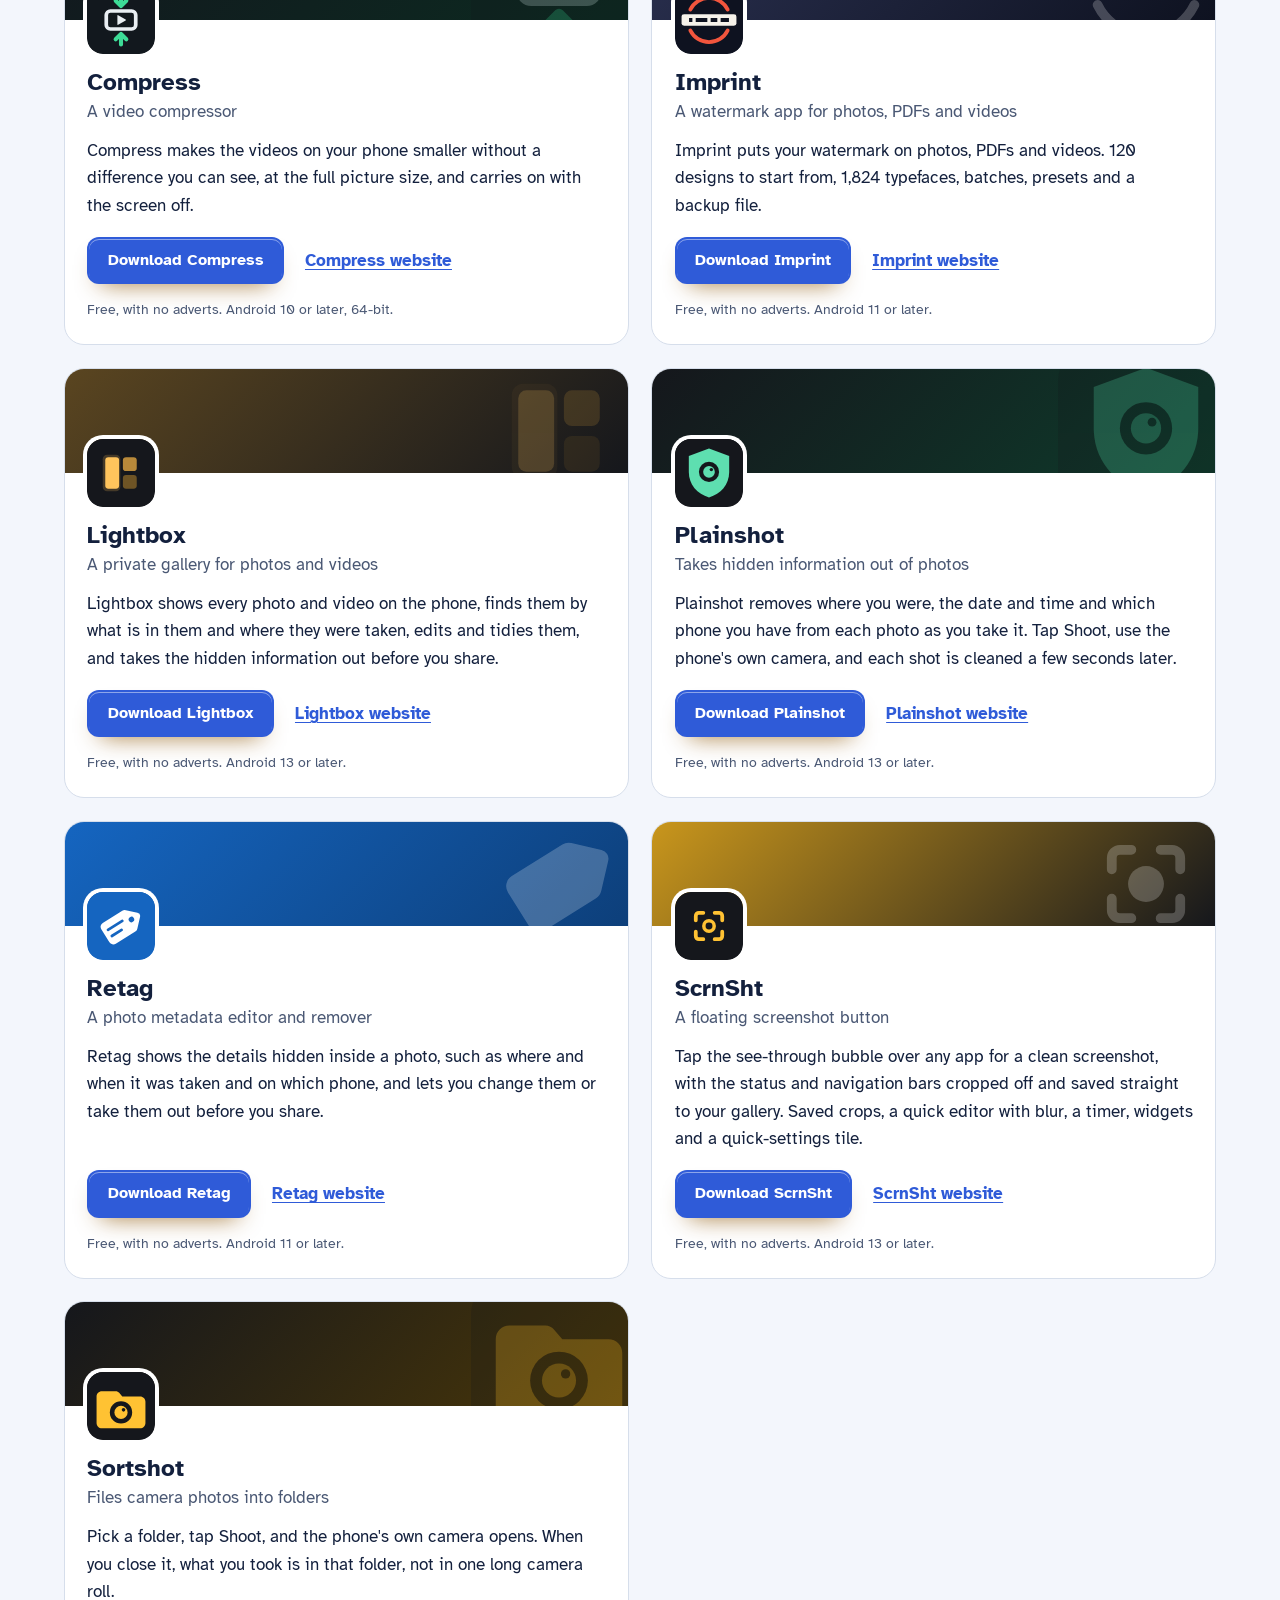
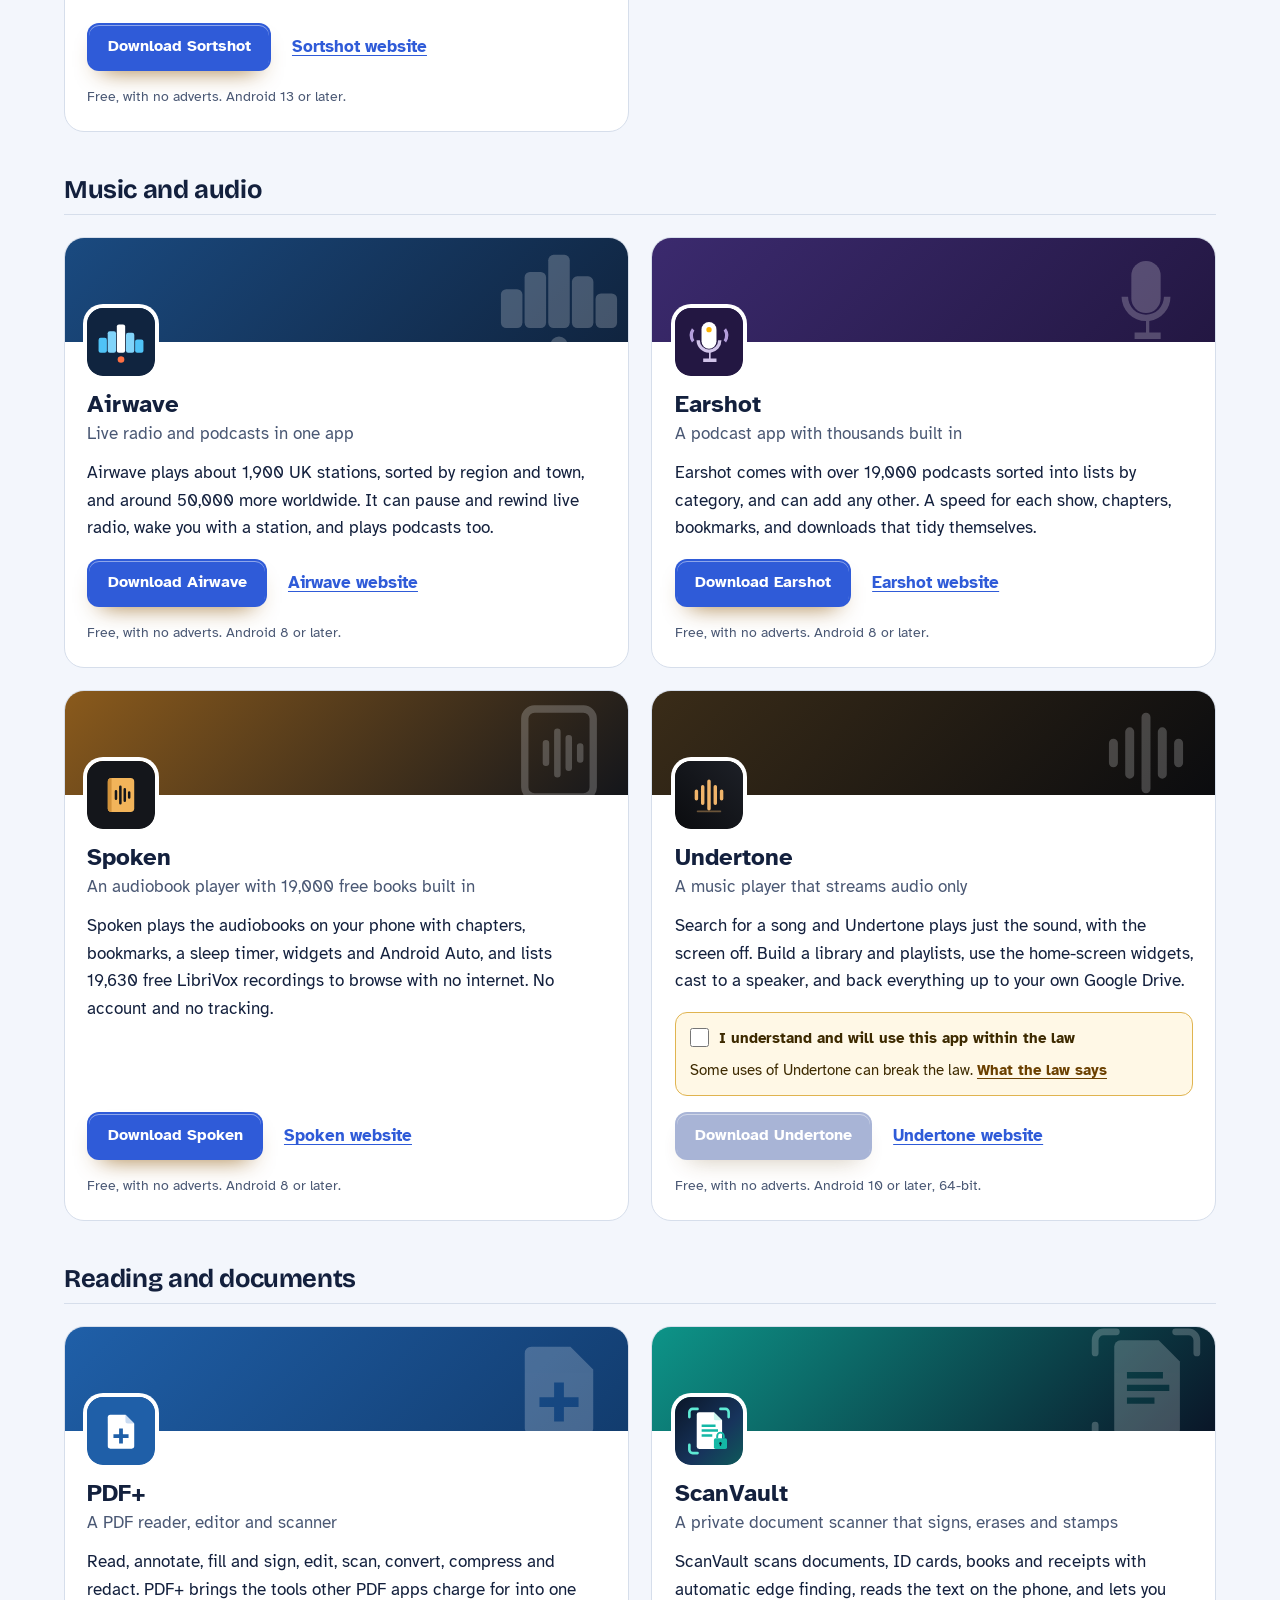
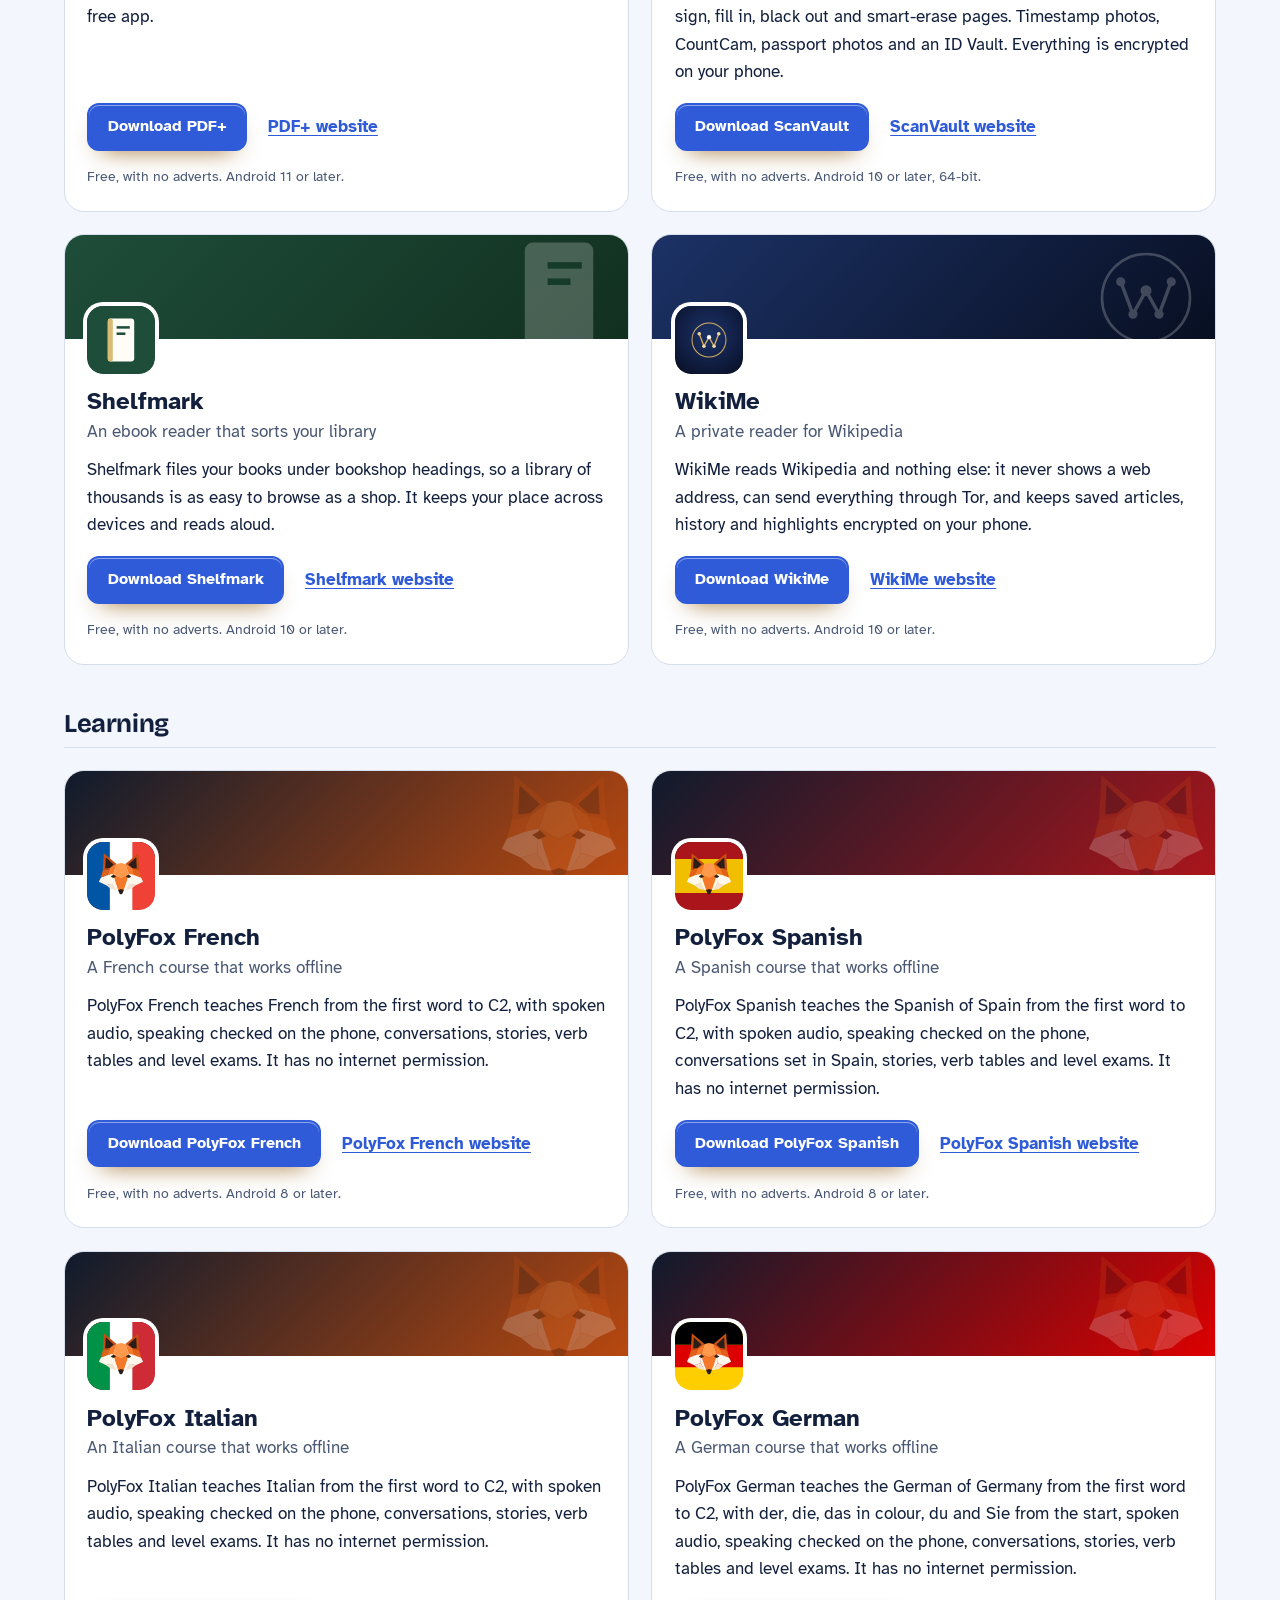
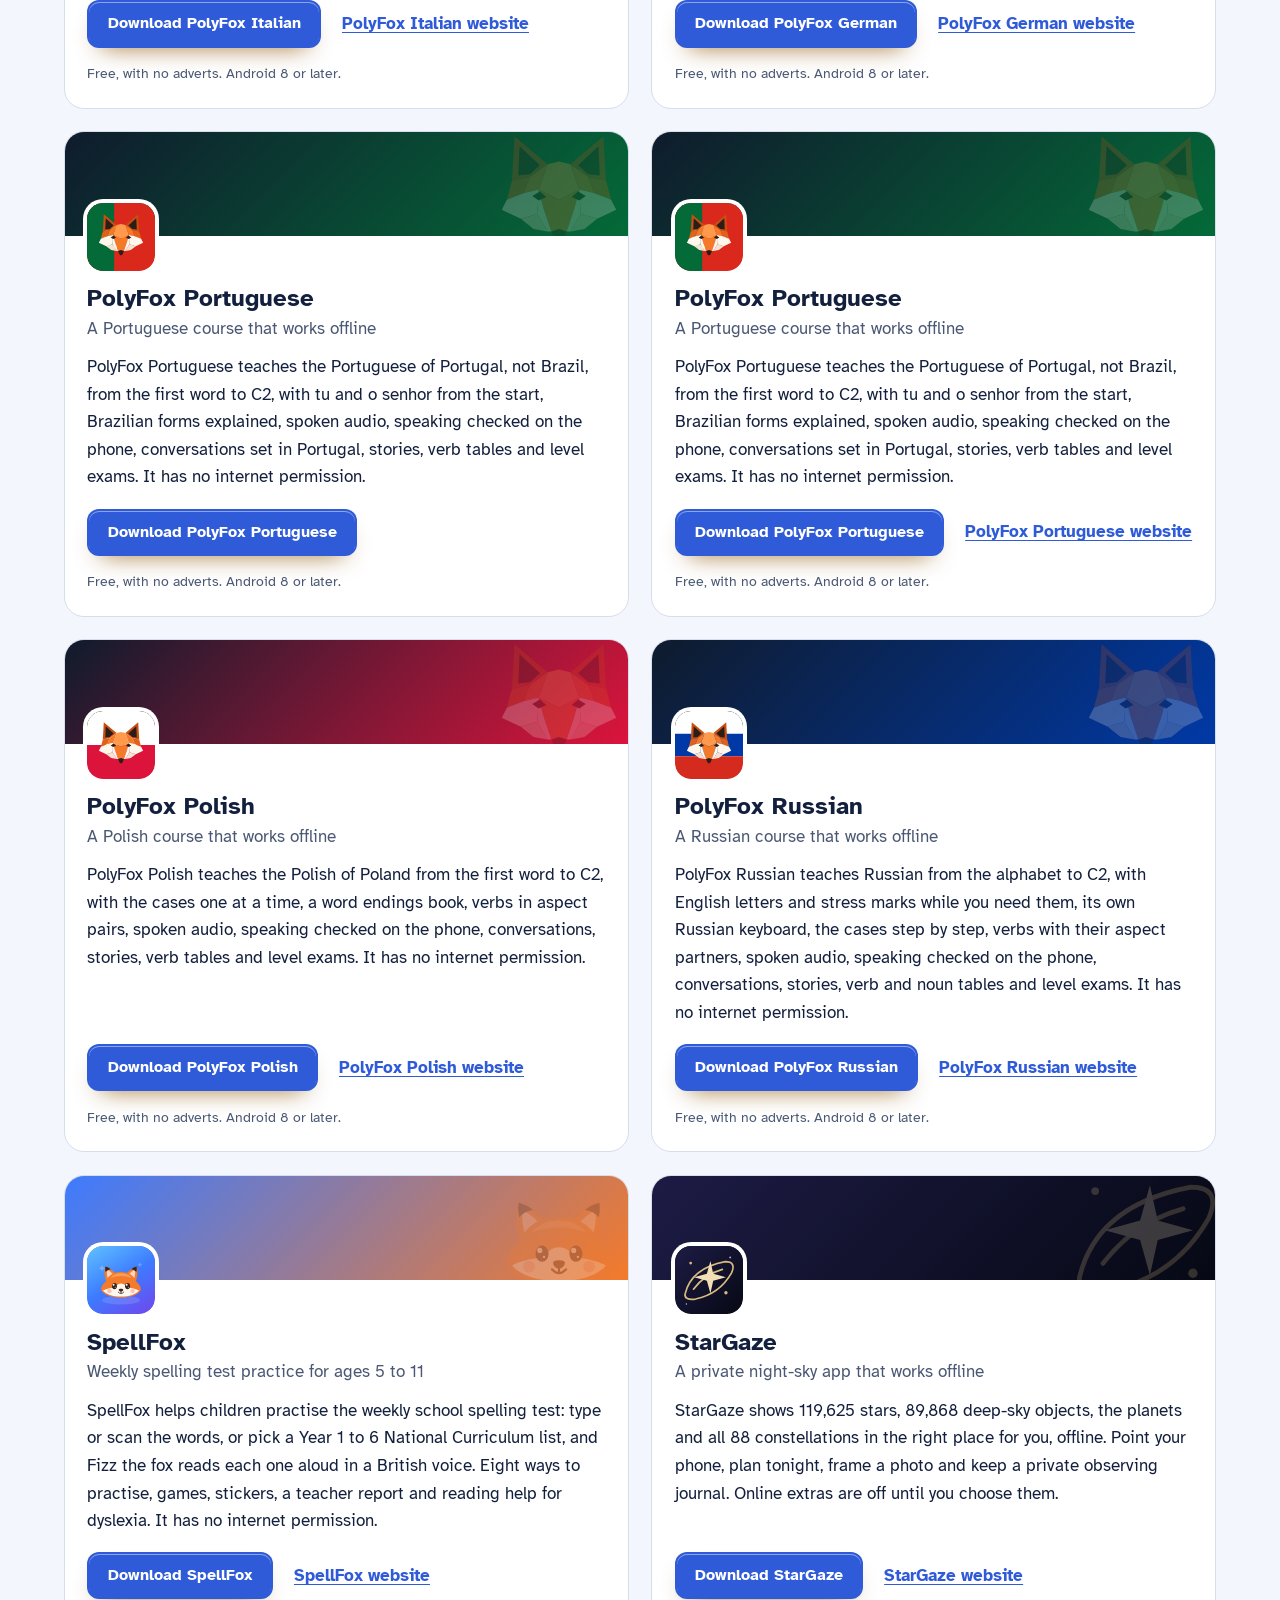
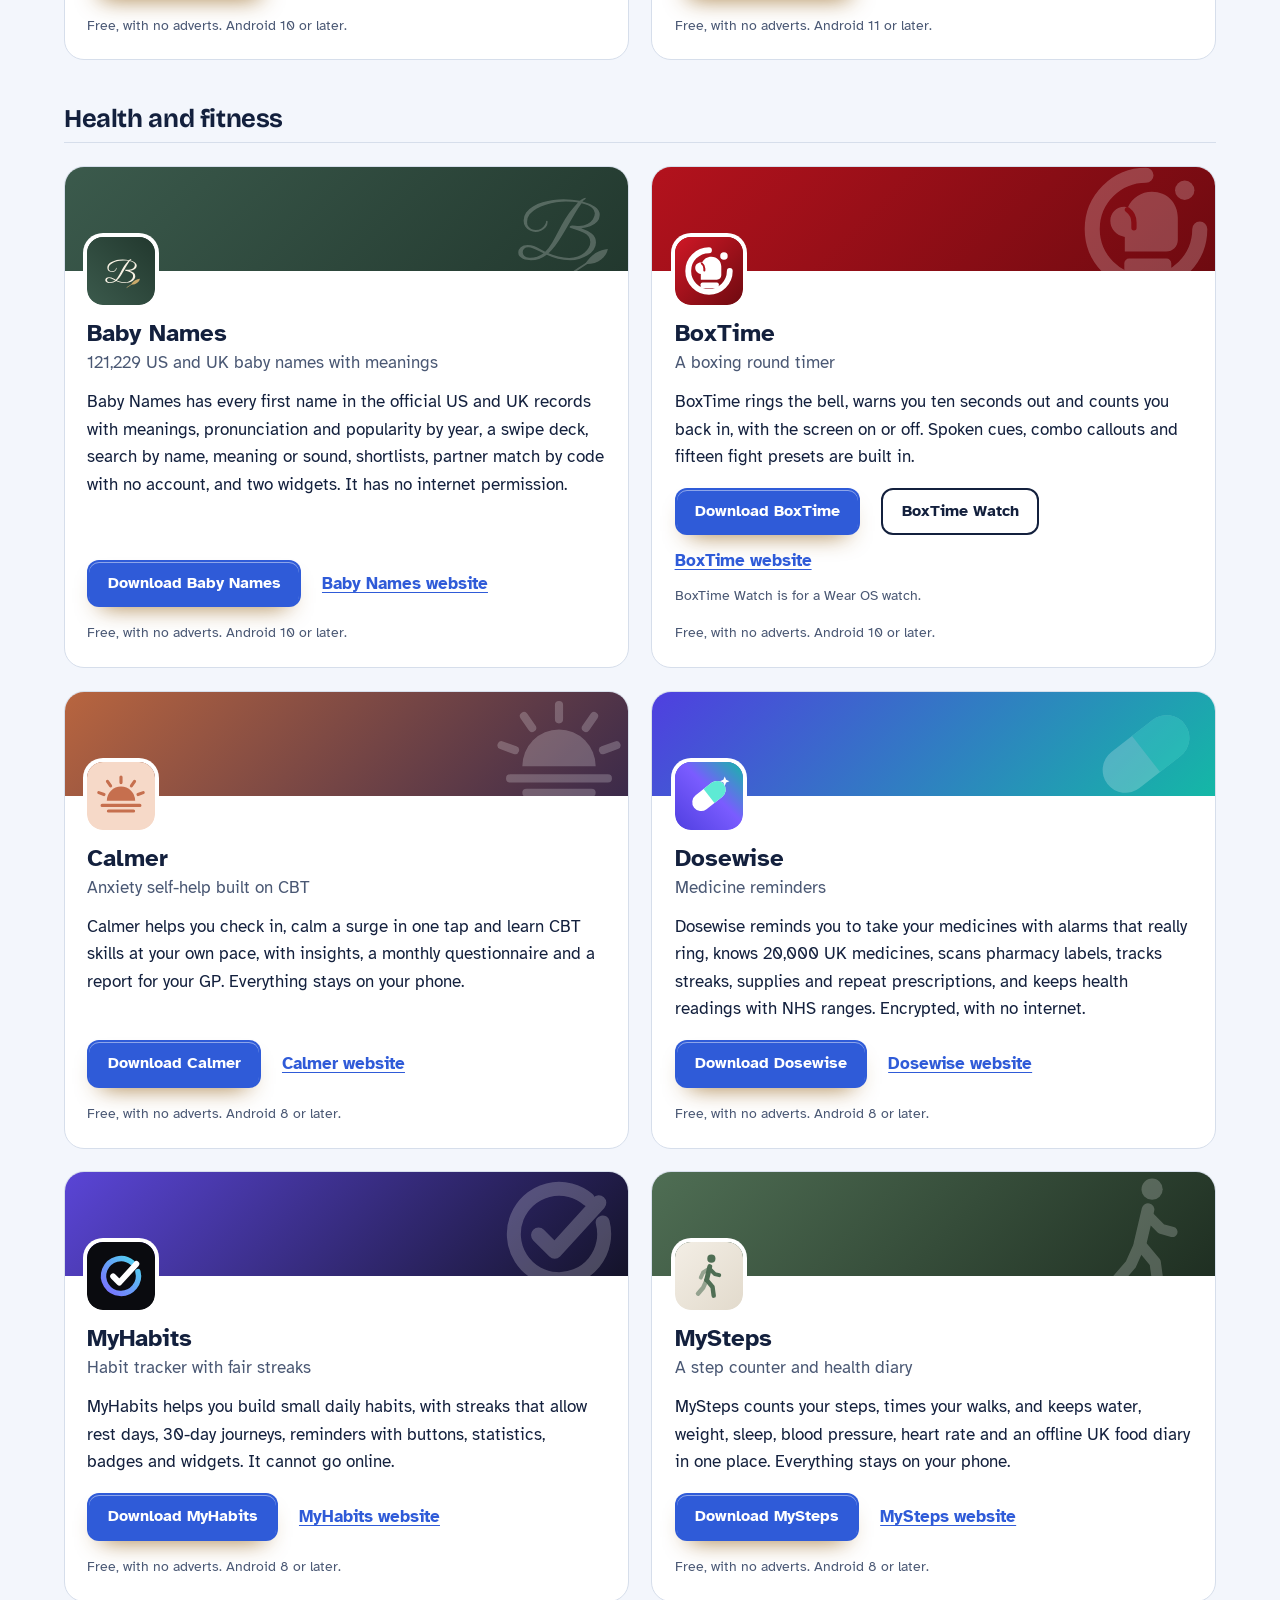
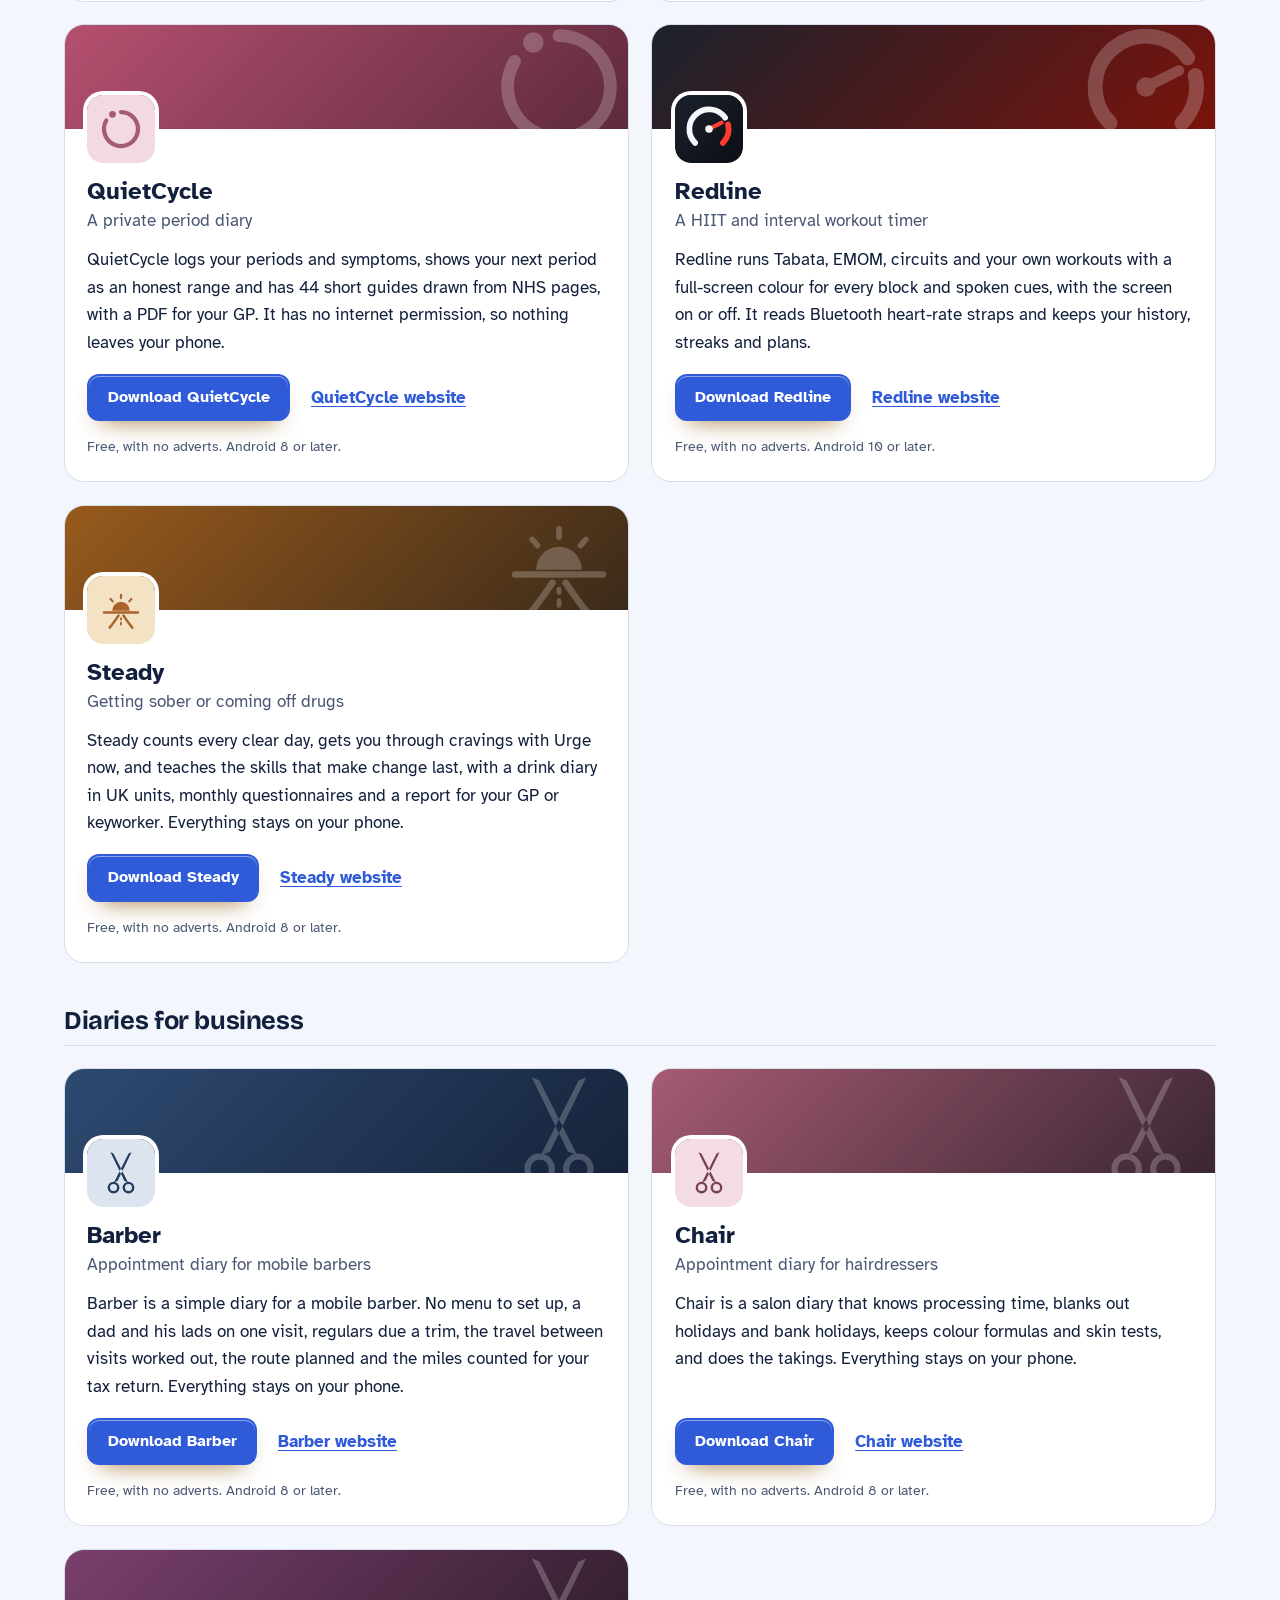
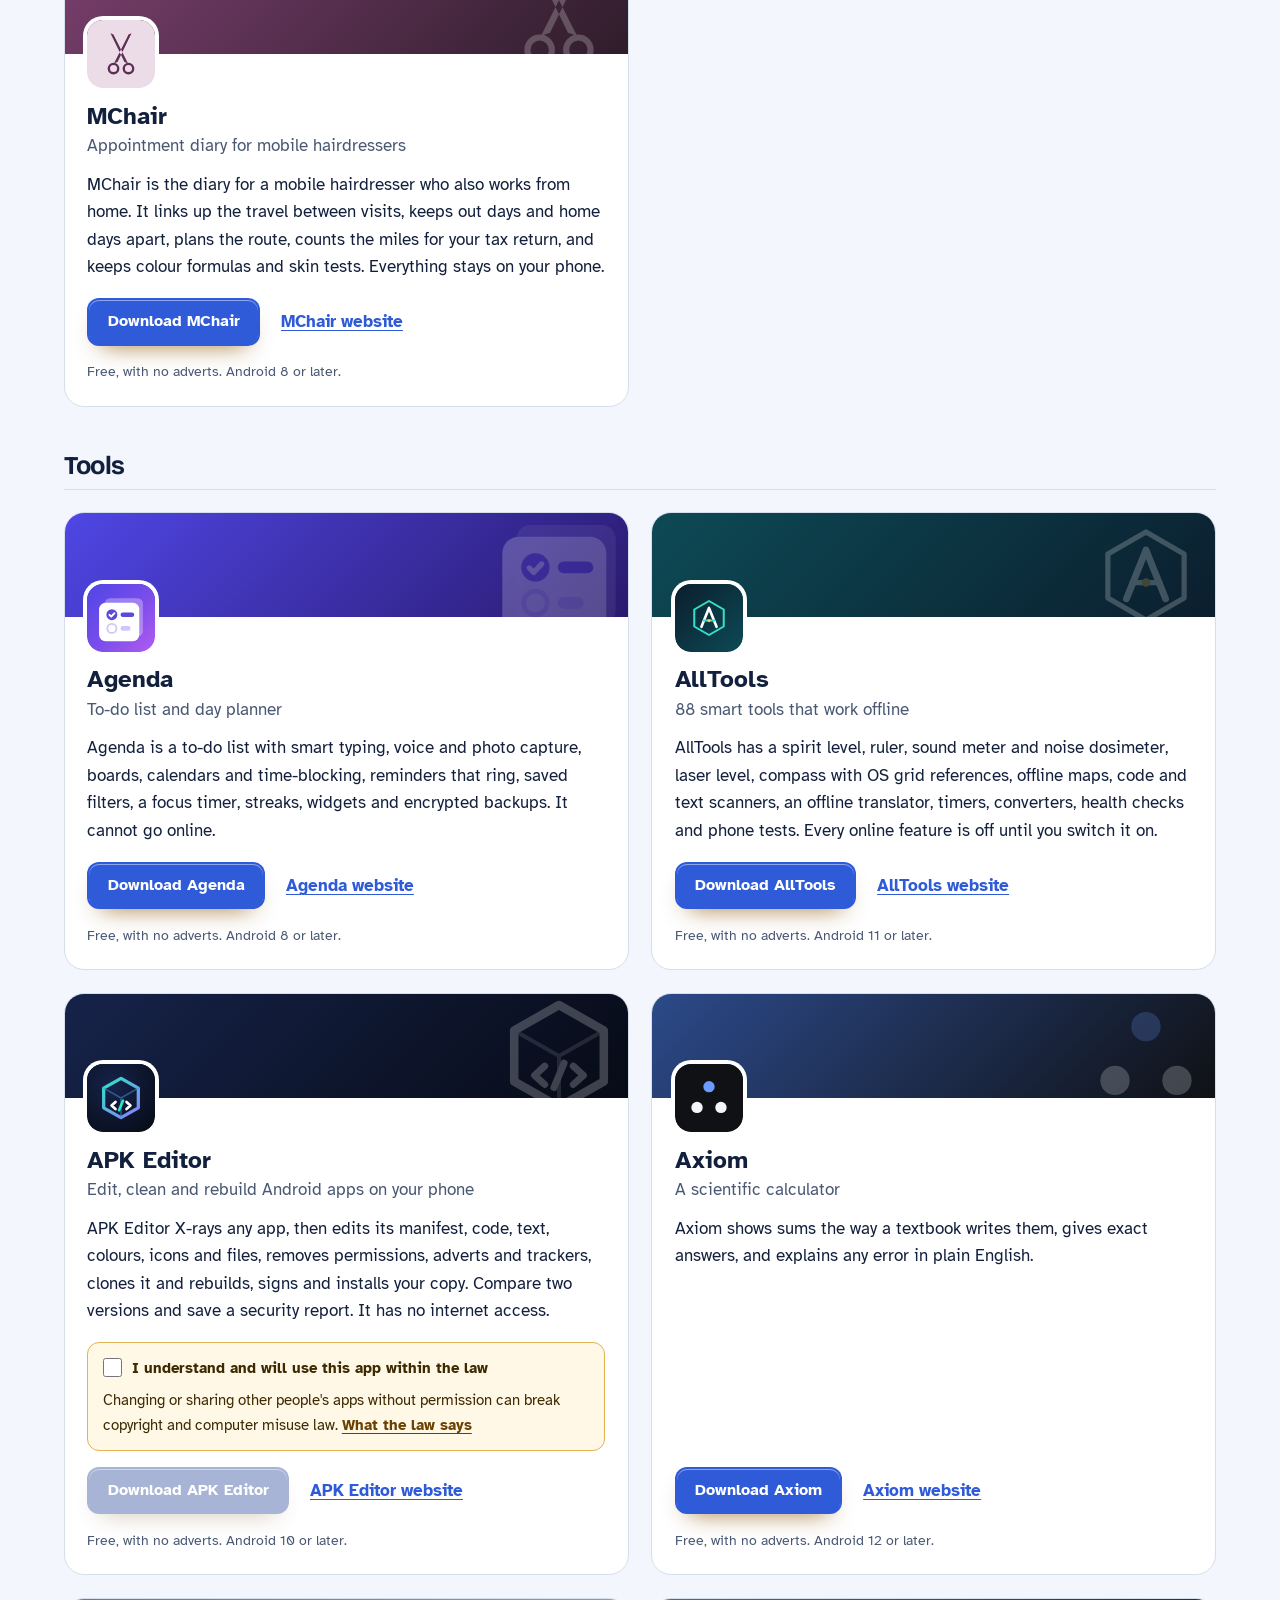
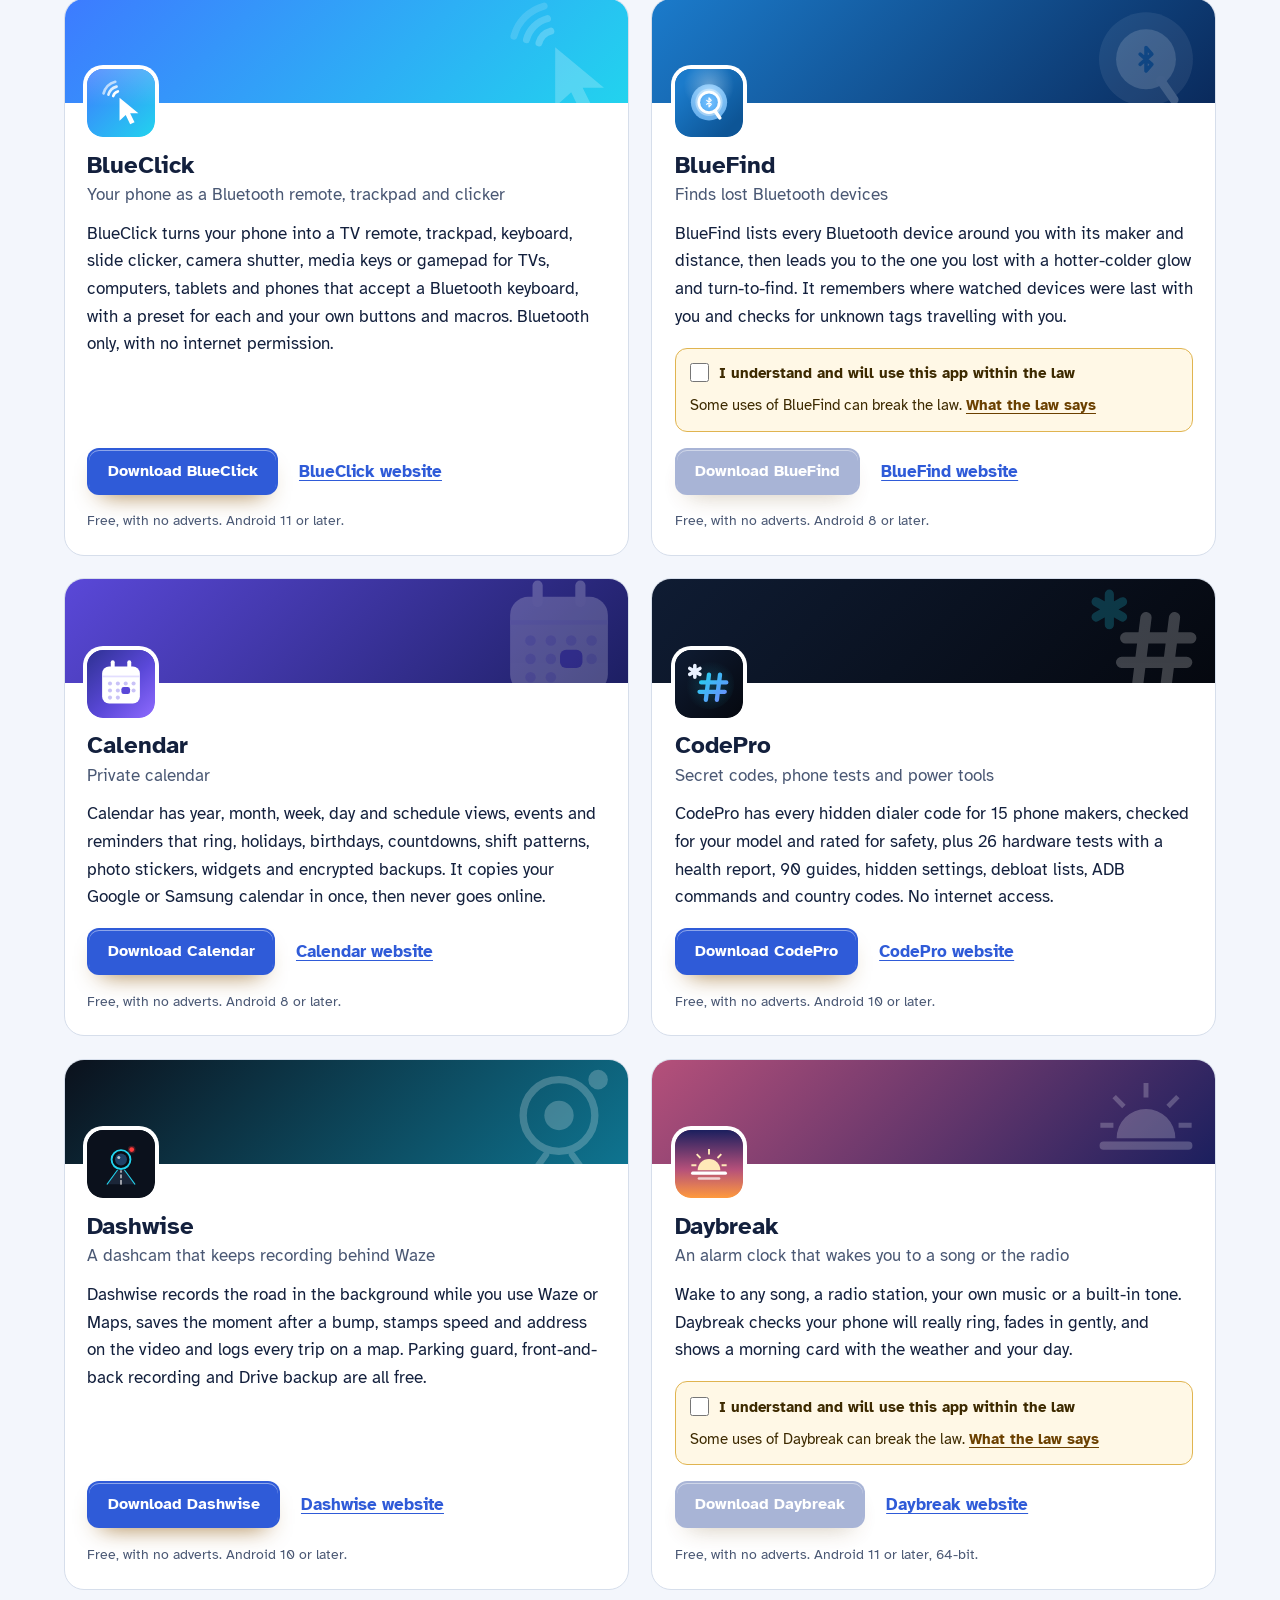
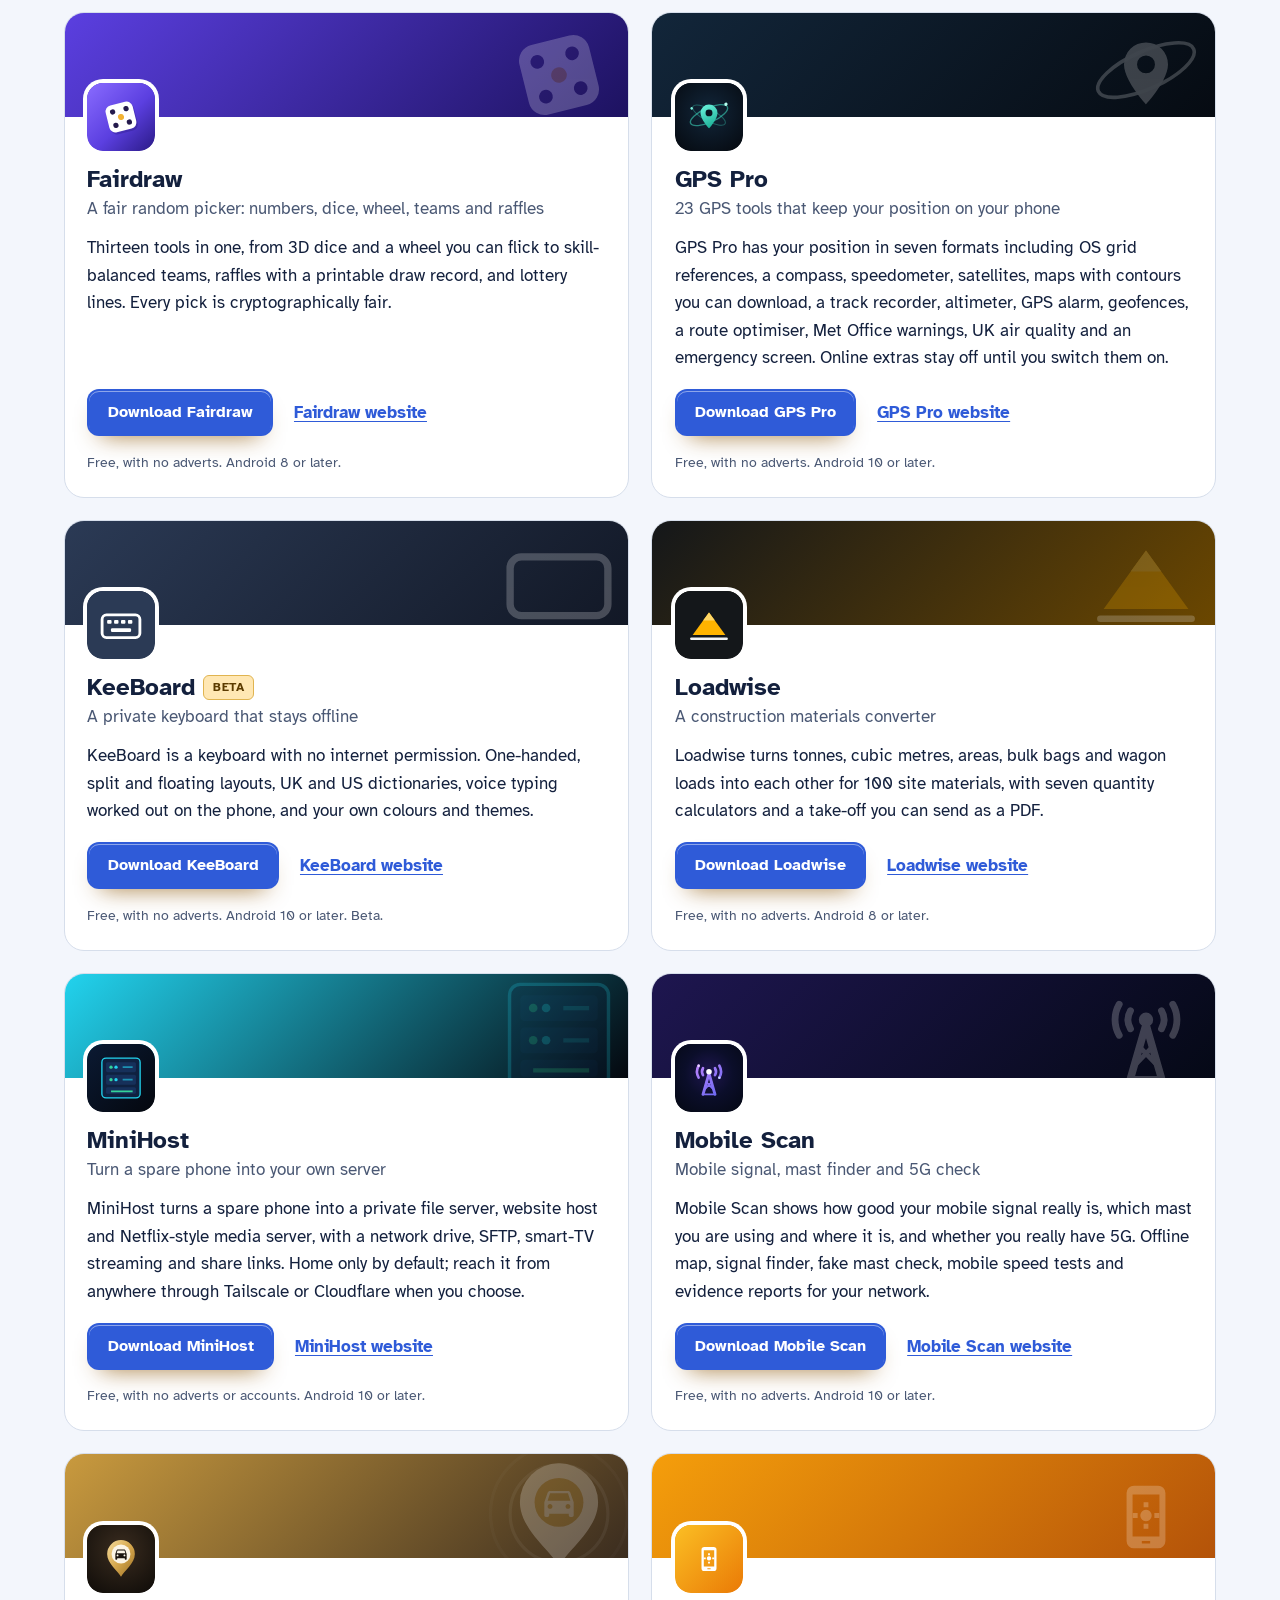
==== commit 646297c5: "More apps: add SpellFox" ====
--- a/more-apps.html
+++ b/more-apps.html
@@ -4,7 +4,7 @@
 <meta charset="utf-8">
 <meta name="viewport" content="width=device-width, initial-scale=1">
 <title>More apps from the maker of Ninefold</title>
-<meta name="description" content="All 98 free Android apps from the maker of Ninefold, in one list by category, each with its download and a link to its website.">
+<meta name="description" content="All 99 free Android apps from the maker of Ninefold, in one list by category, each with its download and a link to its website.">
 <meta name="author" content="Jonathan Jackson">
 <link rel="canonical" href="https://customgpter.github.io/ninefold/more-apps.html">
 <meta name="theme-color" content="#f3f6fc" media="(prefers-color-scheme: light)">
@@ -12,7 +12,7 @@
 <meta property="og:type" content="website">
 <meta property="og:site_name" content="Ninefold">
 <meta property="og:title" content="More apps from the maker of Ninefold">
-<meta property="og:description" content="All 98 free Android apps from the maker of Ninefold, in one list by category, each with its download and a link to its website.">
+<meta property="og:description" content="All 99 free Android apps from the maker of Ninefold, in one list by category, each with its download and a link to its website.">
 <meta property="og:url" content="https://customgpter.github.io/ninefold/more-apps.html">
 <meta property="og:image" content="https://customgpter.github.io/ninefold/assets/og.png">
 <meta property="og:image:width" content="1200">
@@ -69,7 +69,7 @@
 <div class="mapps-group" role="group" aria-labelledby="apps-learning"><h2 class="mapps-cat" id="apps-learning">Learning</h2>
 <ul class="mapps"><li class="mapp" style="--b:#0f1b2d;--b2:#b8480f"><div class="mapp-cover" aria-hidden="true"><svg viewBox="0 0 108 108"><polygon fill="#C94E12" points="26.7,17.9 47.0,35.1 36.1,42.9 25.1,45.2"/><polygon fill="#C94E12" points="82.9,45.2 71.9,42.9 61.0,35.1 81.3,17.9"/><polygon fill="#2B1D17" points="29.8,24.1 42.3,35.8 36.1,41.3 29.0,42.1"/><polygon fill="#2B1D17" points="79.0,42.1 71.9,41.3 65.7,35.8 78.2,24.1"/><polygon fill="#FF9A4D" points="54.0,33.5 47.0,35.1 41.5,50.7 54.0,56.9"/><polygon fill="#FF9A4D" points="54.0,56.9 66.5,50.7 61.0,35.1 54.0,33.5"/><polygon fill="#F47A2A" points="47.0,35.1 36.1,42.9 32.2,53.0 41.5,50.7"/><polygon fill="#F47A2A" points="66.5,50.7 75.8,53.0 71.9,42.9 61.0,35.1"/><polygon fill="#E2611A" points="36.1,42.9 25.1,45.2 22.0,56.9 32.2,53.0"/><polygon fill="#E2611A" points="75.8,53.0 86.0,56.9 82.9,45.2 71.9,42.9"/><polygon fill="#FFF6EC" points="32.2,53.0 22.0,56.9 18.9,63.1 30.6,68.6 40.7,65.5 41.5,50.7"/><polygon fill="#FFF6EC" points="66.5,50.7 67.3,65.5 77.4,68.6 89.1,63.1 86.0,56.9 75.8,53.0"/><polygon fill="#F3E3D2" points="30.6,68.6 40.7,65.5 47.0,76.4 38.4,74.8"/><polygon fill="#F3E3D2" points="69.6,74.8 61.0,76.4 67.3,65.5 77.4,68.6"/><polygon fill="#F47A2A" points="41.5,50.7 54.0,56.9 54.0,78.0 49.3,76.4 44.6,62.4"/><polygon fill="#F47A2A" points="63.4,62.4 58.7,76.4 54.0,78.0 54.0,56.9 66.5,50.7"/><polygon fill="#FFF6EC" points="41.5,50.7 44.6,62.4 49.3,76.4 47.0,76.4 40.7,65.5"/><polygon fill="#FFF6EC" points="67.3,65.5 61.0,76.4 58.7,76.4 63.4,62.4 66.5,50.7"/><polygon fill="#2B1D17" points="49.3,76.4 54.0,74.8 58.7,76.4 56.3,81.9 54.0,83.4 51.7,81.9"/><polygon fill="#2B1D17" points="37.6,54.6 42.3,51.8 46.2,55.3 41.5,57.3"/><polygon fill="#2B1D17" points="66.5,57.3 61.8,55.3 65.7,51.8 70.4,54.6"/></svg></div><div class="mapp-body"><svg class="mapp-icon" viewBox="0 0 108 108" aria-hidden="true"><rect width="108" height="108" rx="24" fill="#EF4135"/><path fill="#FFFFFF" d="M36 0H72V108H36Z"/><path fill="#0055A4" d="M24 0H36V108H24A24 24 0 0 1 0 84V24A24 24 0 0 1 24 0Z"/><polygon fill="#C94E12" points="26.7,17.9 47.0,35.1 36.1,42.9 25.1,45.2"/><polygon fill="#C94E12" points="82.9,45.2 71.9,42.9 61.0,35.1 81.3,17.9"/><polygon fill="#2B1D17" points="29.8,24.1 42.3,35.8 36.1,41.3 29.0,42.1"/><polygon fill="#2B1D17" points="79.0,42.1 71.9,41.3 65.7,35.8 78.2,24.1"/><polygon fill="#FF9A4D" points="54.0,33.5 47.0,35.1 41.5,50.7 54.0,56.9"/><polygon fill="#FF9A4D" points="54.0,56.9 66.5,50.7 61.0,35.1 54.0,33.5"/><polygon fill="#F47A2A" points="47.0,35.1 36.1,42.9 32.2,53.0 41.5,50.7"/><polygon fill="#F47A2A" points="66.5,50.7 75.8,53.0 71.9,42.9 61.0,35.1"/><polygon fill="#E2611A" points="36.1,42.9 25.1,45.2 22.0,56.9 32.2,53.0"/><polygon fill="#E2611A" points="75.8,53.0 86.0,56.9 82.9,45.2 71.9,42.9"/><polygon fill="#FFF6EC" points="32.2,53.0 22.0,56.9 18.9,63.1 30.6,68.6 40.7,65.5 41.5,50.7"/><polygon fill="#FFF6EC" points="66.5,50.7 67.3,65.5 77.4,68.6 89.1,63.1 86.0,56.9 75.8,53.0"/><polygon fill="#F3E3D2" points="30.6,68.6 40.7,65.5 47.0,76.4 38.4,74.8"/><polygon fill="#F3E3D2" points="69.6,74.8 61.0,76.4 67.3,65.5 77.4,68.6"/><polygon fill="#F47A2A" points="41.5,50.7 54.0,56.9 54.0,78.0 49.3,76.4 44.6,62.4"/><polygon fill="#F47A2A" points="63.4,62.4 58.7,76.4 54.0,78.0 54.0,56.9 66.5,50.7"/><polygon fill="#FFF6EC" points="41.5,50.7 44.6,62.4 49.3,76.4 47.0,76.4 40.7,65.5"/><polygon fill="#FFF6EC" points="67.3,65.5 61.0,76.4 58.7,76.4 63.4,62.4 66.5,50.7"/><polygon fill="#2B1D17" points="49.3,76.4 54.0,74.8 58.7,76.4 56.3,81.9 54.0,83.4 51.7,81.9"/><polygon fill="#2B1D17" points="37.6,54.6 42.3,51.8 46.2,55.3 41.5,57.3"/><polygon fill="#2B1D17" points="66.5,57.3 61.8,55.3 65.7,51.8 70.4,54.6"/></svg><h3>PolyFox French</h3><p class="mapp-kind">A French course that works offline</p><p class="mapp-say">PolyFox French teaches French from the first word to C2, with spoken audio, speaking checked on the phone, conversations, stories, verb tables and level exams. It has no internet permission.</p><p class="mapp-go"><a class="button" href="https://github.com/CustomGPTer/polyfox/releases/latest/download/PolyFox.apk">Download PolyFox French</a><a class="mapp-site" href="https://customgpter.github.io/polyfox/">PolyFox French website</a></p><p class="mapp-needs">Free, with no adverts. Android 8 or later.</p></div></li><li class="mapp" style="--b:#0f1b2d;--b2:#aa151b"><div class="mapp-cover" aria-hidden="true"><svg viewBox="0 0 108 108"><polygon fill="#C94E12" points="26.7,17.9 47.0,35.1 36.1,42.9 25.1,45.2"/><polygon fill="#C94E12" points="82.9,45.2 71.9,42.9 61.0,35.1 81.3,17.9"/><polygon fill="#2B1D17" points="29.8,24.1 42.3,35.8 36.1,41.3 29.0,42.1"/><polygon fill="#2B1D17" points="79.0,42.1 71.9,41.3 65.7,35.8 78.2,24.1"/><polygon fill="#FF9A4D" points="54.0,33.5 47.0,35.1 41.5,50.7 54.0,56.9"/><polygon fill="#FF9A4D" points="54.0,56.9 66.5,50.7 61.0,35.1 54.0,33.5"/><polygon fill="#F47A2A" points="47.0,35.1 36.1,42.9 32.2,53.0 41.5,50.7"/><polygon fill="#F47A2A" points="66.5,50.7 75.8,53.0 71.9,42.9 61.0,35.1"/><polygon fill="#E2611A" points="36.1,42.9 25.1,45.2 22.0,56.9 32.2,53.0"/><polygon fill="#E2611A" points="75.8,53.0 86.0,56.9 82.9,45.2 71.9,42.9"/><polygon fill="#FFF6EC" points="32.2,53.0 22.0,56.9 18.9,63.1 30.6,68.6 40.7,65.5 41.5,50.7"/><polygon fill="#FFF6EC" points="66.5,50.7 67.3,65.5 77.4,68.6 89.1,63.1 86.0,56.9 75.8,53.0"/><polygon fill="#F3E3D2" points="30.6,68.6 40.7,65.5 47.0,76.4 38.4,74.8"/><polygon fill="#F3E3D2" points="69.6,74.8 61.0,76.4 67.3,65.5 77.4,68.6"/><polygon fill="#F47A2A" points="41.5,50.7 54.0,56.9 54.0,78.0 49.3,76.4 44.6,62.4"/><polygon fill="#F47A2A" points="63.4,62.4 58.7,76.4 54.0,78.0 54.0,56.9 66.5,50.7"/><polygon fill="#FFF6EC" points="41.5,50.7 44.6,62.4 49.3,76.4 47.0,76.4 40.7,65.5"/><polygon fill="#FFF6EC" points="67.3,65.5 61.0,76.4 58.7,76.4 63.4,62.4 66.5,50.7"/><polygon fill="#2B1D17" points="49.3,76.4 54.0,74.8 58.7,76.4 56.3,81.9 54.0,83.4 51.7,81.9"/><polygon fill="#2B1D17" points="37.6,54.6 42.3,51.8 46.2,55.3 41.5,57.3"/><polygon fill="#2B1D17" points="66.5,57.3 61.8,55.3 65.7,51.8 70.4,54.6"/></svg></div><div class="mapp-body"><svg class="mapp-icon" viewBox="0 0 108 108" aria-hidden="true"><rect width="108" height="108" rx="24" fill="#AA151B"/><path fill="#F1BF00" d="M0 27H108V81H0Z"/><polygon fill="#C94E12" points="26.7,17.9 47.0,35.1 36.1,42.9 25.1,45.2"/><polygon fill="#C94E12" points="82.9,45.2 71.9,42.9 61.0,35.1 81.3,17.9"/><polygon fill="#2B1D17" points="29.8,24.1 42.3,35.8 36.1,41.3 29.0,42.1"/><polygon fill="#2B1D17" points="79.0,42.1 71.9,41.3 65.7,35.8 78.2,24.1"/><polygon fill="#FF9A4D" points="54.0,33.5 47.0,35.1 41.5,50.7 54.0,56.9"/><polygon fill="#FF9A4D" points="54.0,56.9 66.5,50.7 61.0,35.1 54.0,33.5"/><polygon fill="#F47A2A" points="47.0,35.1 36.1,42.9 32.2,53.0 41.5,50.7"/><polygon fill="#F47A2A" points="66.5,50.7 75.8,53.0 71.9,42.9 61.0,35.1"/><polygon fill="#E2611A" points="36.1,42.9 25.1,45.2 22.0,56.9 32.2,53.0"/><polygon fill="#E2611A" points="75.8,53.0 86.0,56.9 82.9,45.2 71.9,42.9"/><polygon fill="#FFF6EC" points="32.2,53.0 22.0,56.9 18.9,63.1 30.6,68.6 40.7,65.5 41.5,50.7"/><polygon fill="#FFF6EC" points="66.5,50.7 67.3,65.5 77.4,68.6 89.1,63.1 86.0,56.9 75.8,53.0"/><polygon fill="#F3E3D2" points="30.6,68.6 40.7,65.5 47.0,76.4 38.4,74.8"/><polygon fill="#F3E3D2" points="69.6,74.8 61.0,76.4 67.3,65.5 77.4,68.6"/><polygon fill="#F47A2A" points="41.5,50.7 54.0,56.9 54.0,78.0 49.3,76.4 44.6,62.4"/><polygon fill="#F47A2A" points="63.4,62.4 58.7,76.4 54.0,78.0 54.0,56.9 66.5,50.7"/><polygon fill="#FFF6EC" points="41.5,50.7 44.6,62.4 49.3,76.4 47.0,76.4 40.7,65.5"/><polygon fill="#FFF6EC" points="67.3,65.5 61.0,76.4 58.7,76.4 63.4,62.4 66.5,50.7"/><polygon fill="#2B1D17" points="49.3,76.4 54.0,74.8 58.7,76.4 56.3,81.9 54.0,83.4 51.7,81.9"/><polygon fill="#2B1D17" points="37.6,54.6 42.3,51.8 46.2,55.3 41.5,57.3"/><polygon fill="#2B1D17" points="66.5,57.3 61.8,55.3 65.7,51.8 70.4,54.6"/></svg><h3>PolyFox Spanish</h3><p class="mapp-kind">A Spanish course that works offline</p><p class="mapp-say">PolyFox Spanish teaches the Spanish of Spain from the first word to C2, with spoken audio, speaking checked on the phone, conversations set in Spain, stories, verb tables and level exams. It has no internet permission.</p><p class="mapp-go"><a class="button" href="https://github.com/CustomGPTer/polyfox-spanish/releases/latest/download/PolyFox.apk">Download PolyFox Spanish</a><a class="mapp-site" href="https://customgpter.github.io/polyfox-spanish/">PolyFox Spanish website</a></p><p class="mapp-needs">Free, with no adverts. Android 8 or later.</p></div></li>
 <li class="mapp" style="--b:#0f1b2d;--b2:#b8480f"><div class="mapp-cover" aria-hidden="true"><svg viewBox="0 0 108 108"><polygon fill="#C94E12" points="26.7,17.9 47.0,35.1 36.1,42.9 25.1,45.2"/><polygon fill="#C94E12" points="82.9,45.2 71.9,42.9 61.0,35.1 81.3,17.9"/><polygon fill="#2B1D17" points="29.8,24.1 42.3,35.8 36.1,41.3 29.0,42.1"/><polygon fill="#2B1D17" points="79.0,42.1 71.9,41.3 65.7,35.8 78.2,24.1"/><polygon fill="#FF9A4D" points="54.0,33.5 47.0,35.1 41.5,50.7 54.0,56.9"/><polygon fill="#FF9A4D" points="54.0,56.9 66.5,50.7 61.0,35.1 54.0,33.5"/><polygon fill="#F47A2A" points="47.0,35.1 36.1,42.9 32.2,53.0 41.5,50.7"/><polygon fill="#F47A2A" points="66.5,50.7 75.8,53.0 71.9,42.9 61.0,35.1"/><polygon fill="#E2611A" points="36.1,42.9 25.1,45.2 22.0,56.9 32.2,53.0"/><polygon fill="#E2611A" points="75.8,53.0 86.0,56.9 82.9,45.2 71.9,42.9"/><polygon fill="#FFF6EC" points="32.2,53.0 22.0,56.9 18.9,63.1 30.6,68.6 40.7,65.5 41.5,50.7"/><polygon fill="#FFF6EC" points="66.5,50.7 67.3,65.5 77.4,68.6 89.1,63.1 86.0,56.9 75.8,53.0"/><polygon fill="#F3E3D2" points="30.6,68.6 40.7,65.5 47.0,76.4 38.4,74.8"/><polygon fill="#F3E3D2" points="69.6,74.8 61.0,76.4 67.3,65.5 77.4,68.6"/><polygon fill="#F47A2A" points="41.5,50.7 54.0,56.9 54.0,78.0 49.3,76.4 44.6,62.4"/><polygon fill="#F47A2A" points="63.4,62.4 58.7,76.4 54.0,78.0 54.0,56.9 66.5,50.7"/><polygon fill="#FFF6EC" points="41.5,50.7 44.6,62.4 49.3,76.4 47.0,76.4 40.7,65.5"/><polygon fill="#FFF6EC" points="67.3,65.5 61.0,76.4 58.7,76.4 63.4,62.4 66.5,50.7"/><polygon fill="#2B1D17" points="49.3,76.4 54.0,74.8 58.7,76.4 56.3,81.9 54.0,83.4 51.7,81.9"/><polygon fill="#2B1D17" points="37.6,54.6 42.3,51.8 46.2,55.3 41.5,57.3"/><polygon fill="#2B1D17" points="66.5,57.3 61.8,55.3 65.7,51.8 70.4,54.6"/></svg></div><div class="mapp-body"><svg class="mapp-icon" viewBox="0 0 108 108" aria-hidden="true"><rect width="108" height="108" rx="24" fill="#CE2B37"/><path fill="#FFFFFF" d="M36 0H72V108H36Z"/><path fill="#009246" d="M24 0H36V108H24A24 24 0 0 1 0 84V24A24 24 0 0 1 24 0Z"/><polygon fill="#C94E12" points="26.7,17.9 47.0,35.1 36.1,42.9 25.1,45.2"/><polygon fill="#C94E12" points="82.9,45.2 71.9,42.9 61.0,35.1 81.3,17.9"/><polygon fill="#2B1D17" points="29.8,24.1 42.3,35.8 36.1,41.3 29.0,42.1"/><polygon fill="#2B1D17" points="79.0,42.1 71.9,41.3 65.7,35.8 78.2,24.1"/><polygon fill="#FF9A4D" points="54.0,33.5 47.0,35.1 41.5,50.7 54.0,56.9"/><polygon fill="#FF9A4D" points="54.0,56.9 66.5,50.7 61.0,35.1 54.0,33.5"/><polygon fill="#F47A2A" points="47.0,35.1 36.1,42.9 32.2,53.0 41.5,50.7"/><polygon fill="#F47A2A" points="66.5,50.7 75.8,53.0 71.9,42.9 61.0,35.1"/><polygon fill="#E2611A" points="36.1,42.9 25.1,45.2 22.0,56.9 32.2,53.0"/><polygon fill="#E2611A" points="75.8,53.0 86.0,56.9 82.9,45.2 71.9,42.9"/><polygon fill="#FFF6EC" points="32.2,53.0 22.0,56.9 18.9,63.1 30.6,68.6 40.7,65.5 41.5,50.7"/><polygon fill="#FFF6EC" points="66.5,50.7 67.3,65.5 77.4,68.6 89.1,63.1 86.0,56.9 75.8,53.0"/><polygon fill="#F3E3D2" points="30.6,68.6 40.7,65.5 47.0,76.4 38.4,74.8"/><polygon fill="#F3E3D2" points="69.6,74.8 61.0,76.4 67.3,65.5 77.4,68.6"/><polygon fill="#F47A2A" points="41.5,50.7 54.0,56.9 54.0,78.0 49.3,76.4 44.6,62.4"/><polygon fill="#F47A2A" points="63.4,62.4 58.7,76.4 54.0,78.0 54.0,56.9 66.5,50.7"/><polygon fill="#FFF6EC" points="41.5,50.7 44.6,62.4 49.3,76.4 47.0,76.4 40.7,65.5"/><polygon fill="#FFF6EC" points="67.3,65.5 61.0,76.4 58.7,76.4 63.4,62.4 66.5,50.7"/><polygon fill="#2B1D17" points="49.3,76.4 54.0,74.8 58.7,76.4 56.3,81.9 54.0,83.4 51.7,81.9"/><polygon fill="#2B1D17" points="37.6,54.6 42.3,51.8 46.2,55.3 41.5,57.3"/><polygon fill="#2B1D17" points="66.5,57.3 61.8,55.3 65.7,51.8 70.4,54.6"/></svg><h3>PolyFox Italian</h3><p class="mapp-kind">An Italian course that works offline</p><p class="mapp-say">PolyFox Italian teaches Italian from the first word to C2, with spoken audio, speaking checked on the phone, conversations, stories, verb tables and level exams. It has no internet permission.</p><p class="mapp-go"><a class="button" href="https://github.com/CustomGPTer/polyfox-italian/releases/latest/download/PolyFox-Italian.apk">Download PolyFox Italian</a><a class="mapp-site" href="https://customgpter.github.io/polyfox-italian/">PolyFox Italian website</a></p><p class="mapp-needs">Free, with no adverts. Android 8 or later.</p></div></li>
-<li class="mapp" style="--b:#0f1b2d;--b2:#dd0000"><div class="mapp-cover" aria-hidden="true"><svg viewBox="0 0 108 108"><polygon fill="#C94E12" points="26.7,17.9 47.0,35.1 36.1,42.9 25.1,45.2"/><polygon fill="#C94E12" points="82.9,45.2 71.9,42.9 61.0,35.1 81.3,17.9"/><polygon fill="#2B1D17" points="29.8,24.1 42.3,35.8 36.1,41.3 29.0,42.1"/><polygon fill="#2B1D17" points="79.0,42.1 71.9,41.3 65.7,35.8 78.2,24.1"/><polygon fill="#FF9A4D" points="54.0,33.5 47.0,35.1 41.5,50.7 54.0,56.9"/><polygon fill="#FF9A4D" points="54.0,56.9 66.5,50.7 61.0,35.1 54.0,33.5"/><polygon fill="#F47A2A" points="47.0,35.1 36.1,42.9 32.2,53.0 41.5,50.7"/><polygon fill="#F47A2A" points="66.5,50.7 75.8,53.0 71.9,42.9 61.0,35.1"/><polygon fill="#E2611A" points="36.1,42.9 25.1,45.2 22.0,56.9 32.2,53.0"/><polygon fill="#E2611A" points="75.8,53.0 86.0,56.9 82.9,45.2 71.9,42.9"/><polygon fill="#FFF6EC" points="32.2,53.0 22.0,56.9 18.9,63.1 30.6,68.6 40.7,65.5 41.5,50.7"/><polygon fill="#FFF6EC" points="66.5,50.7 67.3,65.5 77.4,68.6 89.1,63.1 86.0,56.9 75.8,53.0"/><polygon fill="#F3E3D2" points="30.6,68.6 40.7,65.5 47.0,76.4 38.4,74.8"/><polygon fill="#F3E3D2" points="69.6,74.8 61.0,76.4 67.3,65.5 77.4,68.6"/><polygon fill="#F47A2A" points="41.5,50.7 54.0,56.9 54.0,78.0 49.3,76.4 44.6,62.4"/><polygon fill="#F47A2A" points="63.4,62.4 58.7,76.4 54.0,78.0 54.0,56.9 66.5,50.7"/><polygon fill="#FFF6EC" points="41.5,50.7 44.6,62.4 49.3,76.4 47.0,76.4 40.7,65.5"/><polygon fill="#FFF6EC" points="67.3,65.5 61.0,76.4 58.7,76.4 63.4,62.4 66.5,50.7"/><polygon fill="#2B1D17" points="49.3,76.4 54.0,74.8 58.7,76.4 56.3,81.9 54.0,83.4 51.7,81.9"/><polygon fill="#2B1D17" points="37.6,54.6 42.3,51.8 46.2,55.3 41.5,57.3"/><polygon fill="#2B1D17" points="66.5,57.3 61.8,55.3 65.7,51.8 70.4,54.6"/></svg></div><div class="mapp-body"><svg class="mapp-icon" viewBox="0 0 108 108" aria-hidden="true"><rect width="108" height="108" rx="24" fill="#FFCE00"/><path fill="#DD0000" d="M0 36H108V72H0Z"/><path fill="#000000" d="M24 0H84A24 24 0 0 1 108 24V36H0V24A24 24 0 0 1 24 0Z"/><polygon fill="#C94E12" points="26.7,17.9 47.0,35.1 36.1,42.9 25.1,45.2"/><polygon fill="#C94E12" points="82.9,45.2 71.9,42.9 61.0,35.1 81.3,17.9"/><polygon fill="#2B1D17" points="29.8,24.1 42.3,35.8 36.1,41.3 29.0,42.1"/><polygon fill="#2B1D17" points="79.0,42.1 71.9,41.3 65.7,35.8 78.2,24.1"/><polygon fill="#FF9A4D" points="54.0,33.5 47.0,35.1 41.5,50.7 54.0,56.9"/><polygon fill="#FF9A4D" points="54.0,56.9 66.5,50.7 61.0,35.1 54.0,33.5"/><polygon fill="#F47A2A" points="47.0,35.1 36.1,42.9 32.2,53.0 41.5,50.7"/><polygon fill="#F47A2A" points="66.5,50.7 75.8,53.0 71.9,42.9 61.0,35.1"/><polygon fill="#E2611A" points="36.1,42.9 25.1,45.2 22.0,56.9 32.2,53.0"/><polygon fill="#E2611A" points="75.8,53.0 86.0,56.9 82.9,45.2 71.9,42.9"/><polygon fill="#FFF6EC" points="32.2,53.0 22.0,56.9 18.9,63.1 30.6,68.6 40.7,65.5 41.5,50.7"/><polygon fill="#FFF6EC" points="66.5,50.7 67.3,65.5 77.4,68.6 89.1,63.1 86.0,56.9 75.8,53.0"/><polygon fill="#F3E3D2" points="30.6,68.6 40.7,65.5 47.0,76.4 38.4,74.8"/><polygon fill="#F3E3D2" points="69.6,74.8 61.0,76.4 67.3,65.5 77.4,68.6"/><polygon fill="#F47A2A" points="41.5,50.7 54.0,56.9 54.0,78.0 49.3,76.4 44.6,62.4"/><polygon fill="#F47A2A" points="63.4,62.4 58.7,76.4 54.0,78.0 54.0,56.9 66.5,50.7"/><polygon fill="#FFF6EC" points="41.5,50.7 44.6,62.4 49.3,76.4 47.0,76.4 40.7,65.5"/><polygon fill="#FFF6EC" points="67.3,65.5 61.0,76.4 58.7,76.4 63.4,62.4 66.5,50.7"/><polygon fill="#2B1D17" points="49.3,76.4 54.0,74.8 58.7,76.4 56.3,81.9 54.0,83.4 51.7,81.9"/><polygon fill="#2B1D17" points="37.6,54.6 42.3,51.8 46.2,55.3 41.5,57.3"/><polygon fill="#2B1D17" points="66.5,57.3 61.8,55.3 65.7,51.8 70.4,54.6"/></svg><h3>PolyFox German</h3><p class="mapp-kind">A German course that works offline</p><p class="mapp-say">PolyFox German teaches the German of Germany from the first word to C2, with der, die, das in colour, du and Sie from the start, spoken audio, speaking checked on the phone, conversations, stories, verb tables and level exams. It has no internet permission.</p><p class="mapp-go"><a class="button" href="https://github.com/CustomGPTer/polyfox-german/releases/latest/download/PolyFoxGerman.apk">Download PolyFox German</a><a class="mapp-site" href="https://customgpter.github.io/polyfox-german/">PolyFox German website</a></p><p class="mapp-needs">Free, with no adverts. Android 8 or later.</p></div></li><li class="mapp" style="--b:#0f1b2d;--b2:#046a38"><div class="mapp-cover" aria-hidden="true"><svg viewBox="0 0 108 108"><polygon fill="#C94E12" points="26.7,17.9 47.0,35.1 36.1,42.9 25.1,45.2"/><polygon fill="#C94E12" points="82.9,45.2 71.9,42.9 61.0,35.1 81.3,17.9"/><polygon fill="#2B1D17" points="29.8,24.1 42.3,35.8 36.1,41.3 29.0,42.1"/><polygon fill="#2B1D17" points="79.0,42.1 71.9,41.3 65.7,35.8 78.2,24.1"/><polygon fill="#FF9A4D" points="54.0,33.5 47.0,35.1 41.5,50.7 54.0,56.9"/><polygon fill="#FF9A4D" points="54.0,56.9 66.5,50.7 61.0,35.1 54.0,33.5"/><polygon fill="#F47A2A" points="47.0,35.1 36.1,42.9 32.2,53.0 41.5,50.7"/><polygon fill="#F47A2A" points="66.5,50.7 75.8,53.0 71.9,42.9 61.0,35.1"/><polygon fill="#E2611A" points="36.1,42.9 25.1,45.2 22.0,56.9 32.2,53.0"/><polygon fill="#E2611A" points="75.8,53.0 86.0,56.9 82.9,45.2 71.9,42.9"/><polygon fill="#FFF6EC" points="32.2,53.0 22.0,56.9 18.9,63.1 30.6,68.6 40.7,65.5 41.5,50.7"/><polygon fill="#FFF6EC" points="66.5,50.7 67.3,65.5 77.4,68.6 89.1,63.1 86.0,56.9 75.8,53.0"/><polygon fill="#F3E3D2" points="30.6,68.6 40.7,65.5 47.0,76.4 38.4,74.8"/><polygon fill="#F3E3D2" points="69.6,74.8 61.0,76.4 67.3,65.5 77.4,68.6"/><polygon fill="#F47A2A" points="41.5,50.7 54.0,56.9 54.0,78.0 49.3,76.4 44.6,62.4"/><polygon fill="#F47A2A" points="63.4,62.4 58.7,76.4 54.0,78.0 54.0,56.9 66.5,50.7"/><polygon fill="#FFF6EC" points="41.5,50.7 44.6,62.4 49.3,76.4 47.0,76.4 40.7,65.5"/><polygon fill="#FFF6EC" points="67.3,65.5 61.0,76.4 58.7,76.4 63.4,62.4 66.5,50.7"/><polygon fill="#2B1D17" points="49.3,76.4 54.0,74.8 58.7,76.4 56.3,81.9 54.0,83.4 51.7,81.9"/><polygon fill="#2B1D17" points="37.6,54.6 42.3,51.8 46.2,55.3 41.5,57.3"/><polygon fill="#2B1D17" points="66.5,57.3 61.8,55.3 65.7,51.8 70.4,54.6"/></svg></div><div class="mapp-body"><svg class="mapp-icon" viewBox="0 0 108 108" aria-hidden="true"><rect width="108" height="108" rx="24" fill="#DA291C"/><path fill="#046A38" d="M24 0H43.2V108H24A24 24 0 0 1 0 84V24A24 24 0 0 1 24 0Z"/><circle cx="43.2" cy="54" r="16" fill="none" stroke="#FFD100" stroke-width="3.2"/><polygon fill="#C94E12" points="26.7,17.9 47.0,35.1 36.1,42.9 25.1,45.2"/><polygon fill="#C94E12" points="82.9,45.2 71.9,42.9 61.0,35.1 81.3,17.9"/><polygon fill="#2B1D17" points="29.8,24.1 42.3,35.8 36.1,41.3 29.0,42.1"/><polygon fill="#2B1D17" points="79.0,42.1 71.9,41.3 65.7,35.8 78.2,24.1"/><polygon fill="#FF9A4D" points="54.0,33.5 47.0,35.1 41.5,50.7 54.0,56.9"/><polygon fill="#FF9A4D" points="54.0,56.9 66.5,50.7 61.0,35.1 54.0,33.5"/><polygon fill="#F47A2A" points="47.0,35.1 36.1,42.9 32.2,53.0 41.5,50.7"/><polygon fill="#F47A2A" points="66.5,50.7 75.8,53.0 71.9,42.9 61.0,35.1"/><polygon fill="#E2611A" points="36.1,42.9 25.1,45.2 22.0,56.9 32.2,53.0"/><polygon fill="#E2611A" points="75.8,53.0 86.0,56.9 82.9,45.2 71.9,42.9"/><polygon fill="#FFF6EC" points="32.2,53.0 22.0,56.9 18.9,63.1 30.6,68.6 40.7,65.5 41.5,50.7"/><polygon fill="#FFF6EC" points="66.5,50.7 67.3,65.5 77.4,68.6 89.1,63.1 86.0,56.9 75.8,53.0"/><polygon fill="#F3E3D2" points="30.6,68.6 40.7,65.5 47.0,76.4 38.4,74.8"/><polygon fill="#F3E3D2" points="69.6,74.8 61.0,76.4 67.3,65.5 77.4,68.6"/><polygon fill="#F47A2A" points="41.5,50.7 54.0,56.9 54.0,78.0 49.3,76.4 44.6,62.4"/><polygon fill="#F47A2A" points="63.4,62.4 58.7,76.4 54.0,78.0 54.0,56.9 66.5,50.7"/><polygon fill="#FFF6EC" points="41.5,50.7 44.6,62.4 49.3,76.4 47.0,76.4 40.7,65.5"/><polygon fill="#FFF6EC" points="67.3,65.5 61.0,76.4 58.7,76.4 63.4,62.4 66.5,50.7"/><polygon fill="#2B1D17" points="49.3,76.4 54.0,74.8 58.7,76.4 56.3,81.9 54.0,83.4 51.7,81.9"/><polygon fill="#2B1D17" points="37.6,54.6 42.3,51.8 46.2,55.3 41.5,57.3"/><polygon fill="#2B1D17" points="66.5,57.3 61.8,55.3 65.7,51.8 70.4,54.6"/></svg><h3>PolyFox Portuguese</h3><p class="mapp-kind">A Portuguese course that works offline</p><p class="mapp-say">PolyFox Portuguese teaches the Portuguese of Portugal, not Brazil, from the first word to C2, with tu and o senhor from the start, Brazilian forms explained, spoken audio, speaking checked on the phone, conversations set in Portugal, stories, verb tables and level exams. It has no internet permission.</p><p class="mapp-go"><a class="button" href="https://github.com/CustomGPTer/polyfox-portuguese/releases/latest/download/PolyFoxPortuguese.apk">Download PolyFox Portuguese</a></p><p class="mapp-needs">Free, with no adverts. Android 8 or later.</p></div></li><li class="mapp" style="--b:#0f1b2d;--b2:#046a38"><div class="mapp-cover" aria-hidden="true"><svg viewBox="0 0 108 108"><polygon fill="#C94E12" points="26.7,17.9 47.0,35.1 36.1,42.9 25.1,45.2"/><polygon fill="#C94E12" points="82.9,45.2 71.9,42.9 61.0,35.1 81.3,17.9"/><polygon fill="#2B1D17" points="29.8,24.1 42.3,35.8 36.1,41.3 29.0,42.1"/><polygon fill="#2B1D17" points="79.0,42.1 71.9,41.3 65.7,35.8 78.2,24.1"/><polygon fill="#FF9A4D" points="54.0,33.5 47.0,35.1 41.5,50.7 54.0,56.9"/><polygon fill="#FF9A4D" points="54.0,56.9 66.5,50.7 61.0,35.1 54.0,33.5"/><polygon fill="#F47A2A" points="47.0,35.1 36.1,42.9 32.2,53.0 41.5,50.7"/><polygon fill="#F47A2A" points="66.5,50.7 75.8,53.0 71.9,42.9 61.0,35.1"/><polygon fill="#E2611A" points="36.1,42.9 25.1,45.2 22.0,56.9 32.2,53.0"/><polygon fill="#E2611A" points="75.8,53.0 86.0,56.9 82.9,45.2 71.9,42.9"/><polygon fill="#FFF6EC" points="32.2,53.0 22.0,56.9 18.9,63.1 30.6,68.6 40.7,65.5 41.5,50.7"/><polygon fill="#FFF6EC" points="66.5,50.7 67.3,65.5 77.4,68.6 89.1,63.1 86.0,56.9 75.8,53.0"/><polygon fill="#F3E3D2" points="30.6,68.6 40.7,65.5 47.0,76.4 38.4,74.8"/><polygon fill="#F3E3D2" points="69.6,74.8 61.0,76.4 67.3,65.5 77.4,68.6"/><polygon fill="#F47A2A" points="41.5,50.7 54.0,56.9 54.0,78.0 49.3,76.4 44.6,62.4"/><polygon fill="#F47A2A" points="63.4,62.4 58.7,76.4 54.0,78.0 54.0,56.9 66.5,50.7"/><polygon fill="#FFF6EC" points="41.5,50.7 44.6,62.4 49.3,76.4 47.0,76.4 40.7,65.5"/><polygon fill="#FFF6EC" points="67.3,65.5 61.0,76.4 58.7,76.4 63.4,62.4 66.5,50.7"/><polygon fill="#2B1D17" points="49.3,76.4 54.0,74.8 58.7,76.4 56.3,81.9 54.0,83.4 51.7,81.9"/><polygon fill="#2B1D17" points="37.6,54.6 42.3,51.8 46.2,55.3 41.5,57.3"/><polygon fill="#2B1D17" points="66.5,57.3 61.8,55.3 65.7,51.8 70.4,54.6"/></svg></div><div class="mapp-body"><svg class="mapp-icon" viewBox="0 0 108 108" aria-hidden="true"><rect width="108" height="108" rx="24" fill="#DA291C"/><path fill="#046A38" d="M24 0H43.2V108H24A24 24 0 0 1 0 84V24A24 24 0 0 1 24 0Z"/><circle cx="43.2" cy="54" r="16" fill="none" stroke="#FFD100" stroke-width="3.2"/><polygon fill="#C94E12" points="26.7,17.9 47.0,35.1 36.1,42.9 25.1,45.2"/><polygon fill="#C94E12" points="82.9,45.2 71.9,42.9 61.0,35.1 81.3,17.9"/><polygon fill="#2B1D17" points="29.8,24.1 42.3,35.8 36.1,41.3 29.0,42.1"/><polygon fill="#2B1D17" points="79.0,42.1 71.9,41.3 65.7,35.8 78.2,24.1"/><polygon fill="#FF9A4D" points="54.0,33.5 47.0,35.1 41.5,50.7 54.0,56.9"/><polygon fill="#FF9A4D" points="54.0,56.9 66.5,50.7 61.0,35.1 54.0,33.5"/><polygon fill="#F47A2A" points="47.0,35.1 36.1,42.9 32.2,53.0 41.5,50.7"/><polygon fill="#F47A2A" points="66.5,50.7 75.8,53.0 71.9,42.9 61.0,35.1"/><polygon fill="#E2611A" points="36.1,42.9 25.1,45.2 22.0,56.9 32.2,53.0"/><polygon fill="#E2611A" points="75.8,53.0 86.0,56.9 82.9,45.2 71.9,42.9"/><polygon fill="#FFF6EC" points="32.2,53.0 22.0,56.9 18.9,63.1 30.6,68.6 40.7,65.5 41.5,50.7"/><polygon fill="#FFF6EC" points="66.5,50.7 67.3,65.5 77.4,68.6 89.1,63.1 86.0,56.9 75.8,53.0"/><polygon fill="#F3E3D2" points="30.6,68.6 40.7,65.5 47.0,76.4 38.4,74.8"/><polygon fill="#F3E3D2" points="69.6,74.8 61.0,76.4 67.3,65.5 77.4,68.6"/><polygon fill="#F47A2A" points="41.5,50.7 54.0,56.9 54.0,78.0 49.3,76.4 44.6,62.4"/><polygon fill="#F47A2A" points="63.4,62.4 58.7,76.4 54.0,78.0 54.0,56.9 66.5,50.7"/><polygon fill="#FFF6EC" points="41.5,50.7 44.6,62.4 49.3,76.4 47.0,76.4 40.7,65.5"/><polygon fill="#FFF6EC" points="67.3,65.5 61.0,76.4 58.7,76.4 63.4,62.4 66.5,50.7"/><polygon fill="#2B1D17" points="49.3,76.4 54.0,74.8 58.7,76.4 56.3,81.9 54.0,83.4 51.7,81.9"/><polygon fill="#2B1D17" points="37.6,54.6 42.3,51.8 46.2,55.3 41.5,57.3"/><polygon fill="#2B1D17" points="66.5,57.3 61.8,55.3 65.7,51.8 70.4,54.6"/></svg><h3>PolyFox Portuguese</h3><p class="mapp-kind">A Portuguese course that works offline</p><p class="mapp-say">PolyFox Portuguese teaches the Portuguese of Portugal, not Brazil, from the first word to C2, with tu and o senhor from the start, Brazilian forms explained, spoken audio, speaking checked on the phone, conversations set in Portugal, stories, verb tables and level exams. It has no internet permission.</p><p class="mapp-go"><a class="button" href="https://github.com/CustomGPTer/polyfox-portuguese/releases/latest/download/PolyFoxPortuguese.apk">Download PolyFox Portuguese</a><a class="mapp-site" href="https://customgpter.github.io/polyfox-portuguese/">PolyFox Portuguese website</a></p><p class="mapp-needs">Free, with no adverts. Android 8 or later.</p></div></li><li class="mapp" style="--b:#0f1b2d;--b2:#dc143c"><div class="mapp-cover" aria-hidden="true"><svg viewBox="0 0 108 108"><polygon fill="#C94E12" points="26.7,17.9 47.0,35.1 36.1,42.9 25.1,45.2"/><polygon fill="#C94E12" points="82.9,45.2 71.9,42.9 61.0,35.1 81.3,17.9"/><polygon fill="#2B1D17" points="29.8,24.1 42.3,35.8 36.1,41.3 29.0,42.1"/><polygon fill="#2B1D17" points="79.0,42.1 71.9,41.3 65.7,35.8 78.2,24.1"/><polygon fill="#FF9A4D" points="54.0,33.5 47.0,35.1 41.5,50.7 54.0,56.9"/><polygon fill="#FF9A4D" points="54.0,56.9 66.5,50.7 61.0,35.1 54.0,33.5"/><polygon fill="#F47A2A" points="47.0,35.1 36.1,42.9 32.2,53.0 41.5,50.7"/><polygon fill="#F47A2A" points="66.5,50.7 75.8,53.0 71.9,42.9 61.0,35.1"/><polygon fill="#E2611A" points="36.1,42.9 25.1,45.2 22.0,56.9 32.2,53.0"/><polygon fill="#E2611A" points="75.8,53.0 86.0,56.9 82.9,45.2 71.9,42.9"/><polygon fill="#FFF6EC" points="32.2,53.0 22.0,56.9 18.9,63.1 30.6,68.6 40.7,65.5 41.5,50.7"/><polygon fill="#FFF6EC" points="66.5,50.7 67.3,65.5 77.4,68.6 89.1,63.1 86.0,56.9 75.8,53.0"/><polygon fill="#F3E3D2" points="30.6,68.6 40.7,65.5 47.0,76.4 38.4,74.8"/><polygon fill="#F3E3D2" points="69.6,74.8 61.0,76.4 67.3,65.5 77.4,68.6"/><polygon fill="#F47A2A" points="41.5,50.7 54.0,56.9 54.0,78.0 49.3,76.4 44.6,62.4"/><polygon fill="#F47A2A" points="63.4,62.4 58.7,76.4 54.0,78.0 54.0,56.9 66.5,50.7"/><polygon fill="#FFF6EC" points="41.5,50.7 44.6,62.4 49.3,76.4 47.0,76.4 40.7,65.5"/><polygon fill="#FFF6EC" points="67.3,65.5 61.0,76.4 58.7,76.4 63.4,62.4 66.5,50.7"/><polygon fill="#2B1D17" points="49.3,76.4 54.0,74.8 58.7,76.4 56.3,81.9 54.0,83.4 51.7,81.9"/><polygon fill="#2B1D17" points="37.6,54.6 42.3,51.8 46.2,55.3 41.5,57.3"/><polygon fill="#2B1D17" points="66.5,57.3 61.8,55.3 65.7,51.8 70.4,54.6"/></svg></div><div class="mapp-body"><svg class="mapp-icon" viewBox="0 0 108 108" aria-hidden="true"><rect width="108" height="108" rx="24" fill="#FFFFFF"/><path fill="#DC143C" d="M0 54H108V84A24 24 0 0 1 84 108H24A24 24 0 0 1 0 84Z"/><polygon fill="#C94E12" points="26.7,17.9 47.0,35.1 36.1,42.9 25.1,45.2"/><polygon fill="#C94E12" points="82.9,45.2 71.9,42.9 61.0,35.1 81.3,17.9"/><polygon fill="#2B1D17" points="29.8,24.1 42.3,35.8 36.1,41.3 29.0,42.1"/><polygon fill="#2B1D17" points="79.0,42.1 71.9,41.3 65.7,35.8 78.2,24.1"/><polygon fill="#FF9A4D" points="54.0,33.5 47.0,35.1 41.5,50.7 54.0,56.9"/><polygon fill="#FF9A4D" points="54.0,56.9 66.5,50.7 61.0,35.1 54.0,33.5"/><polygon fill="#F47A2A" points="47.0,35.1 36.1,42.9 32.2,53.0 41.5,50.7"/><polygon fill="#F47A2A" points="66.5,50.7 75.8,53.0 71.9,42.9 61.0,35.1"/><polygon fill="#E2611A" points="36.1,42.9 25.1,45.2 22.0,56.9 32.2,53.0"/><polygon fill="#E2611A" points="75.8,53.0 86.0,56.9 82.9,45.2 71.9,42.9"/><polygon fill="#FFF6EC" points="32.2,53.0 22.0,56.9 18.9,63.1 30.6,68.6 40.7,65.5 41.5,50.7"/><polygon fill="#FFF6EC" points="66.5,50.7 67.3,65.5 77.4,68.6 89.1,63.1 86.0,56.9 75.8,53.0"/><polygon fill="#F3E3D2" points="30.6,68.6 40.7,65.5 47.0,76.4 38.4,74.8"/><polygon fill="#F3E3D2" points="69.6,74.8 61.0,76.4 67.3,65.5 77.4,68.6"/><polygon fill="#F47A2A" points="41.5,50.7 54.0,56.9 54.0,78.0 49.3,76.4 44.6,62.4"/><polygon fill="#F47A2A" points="63.4,62.4 58.7,76.4 54.0,78.0 54.0,56.9 66.5,50.7"/><polygon fill="#FFF6EC" points="41.5,50.7 44.6,62.4 49.3,76.4 47.0,76.4 40.7,65.5"/><polygon fill="#FFF6EC" points="67.3,65.5 61.0,76.4 58.7,76.4 63.4,62.4 66.5,50.7"/><polygon fill="#2B1D17" points="49.3,76.4 54.0,74.8 58.7,76.4 56.3,81.9 54.0,83.4 51.7,81.9"/><polygon fill="#2B1D17" points="37.6,54.6 42.3,51.8 46.2,55.3 41.5,57.3"/><polygon fill="#2B1D17" points="66.5,57.3 61.8,55.3 65.7,51.8 70.4,54.6"/></svg><h3>PolyFox Polish</h3><p class="mapp-kind">A Polish course that works offline</p><p class="mapp-say">PolyFox Polish teaches the Polish of Poland from the first word to C2, with the cases one at a time, a word endings book, verbs in aspect pairs, spoken audio, speaking checked on the phone, conversations, stories, verb tables and level exams. It has no internet permission.</p><p class="mapp-go"><a class="button" href="https://github.com/CustomGPTer/polyfox-polish/releases/latest/download/PolyFoxPolish.apk">Download PolyFox Polish</a><a class="mapp-site" href="https://customgpter.github.io/polyfox-polish/">PolyFox Polish website</a></p><p class="mapp-needs">Free, with no adverts. Android 8 or later.</p></div></li><li class="mapp" style="--b:#0f1b2d;--b2:#0039a6"><div class="mapp-cover" aria-hidden="true"><svg viewBox="0 0 108 108"><polygon fill="#C94E12" points="26.7,17.9 47.0,35.1 36.1,42.9 25.1,45.2"/><polygon fill="#C94E12" points="82.9,45.2 71.9,42.9 61.0,35.1 81.3,17.9"/><polygon fill="#2B1D17" points="29.8,24.1 42.3,35.8 36.1,41.3 29.0,42.1"/><polygon fill="#2B1D17" points="79.0,42.1 71.9,41.3 65.7,35.8 78.2,24.1"/><polygon fill="#FF9A4D" points="54.0,33.5 47.0,35.1 41.5,50.7 54.0,56.9"/><polygon fill="#FF9A4D" points="54.0,56.9 66.5,50.7 61.0,35.1 54.0,33.5"/><polygon fill="#F47A2A" points="47.0,35.1 36.1,42.9 32.2,53.0 41.5,50.7"/><polygon fill="#F47A2A" points="66.5,50.7 75.8,53.0 71.9,42.9 61.0,35.1"/><polygon fill="#E2611A" points="36.1,42.9 25.1,45.2 22.0,56.9 32.2,53.0"/><polygon fill="#E2611A" points="75.8,53.0 86.0,56.9 82.9,45.2 71.9,42.9"/><polygon fill="#FFF6EC" points="32.2,53.0 22.0,56.9 18.9,63.1 30.6,68.6 40.7,65.5 41.5,50.7"/><polygon fill="#FFF6EC" points="66.5,50.7 67.3,65.5 77.4,68.6 89.1,63.1 86.0,56.9 75.8,53.0"/><polygon fill="#F3E3D2" points="30.6,68.6 40.7,65.5 47.0,76.4 38.4,74.8"/><polygon fill="#F3E3D2" points="69.6,74.8 61.0,76.4 67.3,65.5 77.4,68.6"/><polygon fill="#F47A2A" points="41.5,50.7 54.0,56.9 54.0,78.0 49.3,76.4 44.6,62.4"/><polygon fill="#F47A2A" points="63.4,62.4 58.7,76.4 54.0,78.0 54.0,56.9 66.5,50.7"/><polygon fill="#FFF6EC" points="41.5,50.7 44.6,62.4 49.3,76.4 47.0,76.4 40.7,65.5"/><polygon fill="#FFF6EC" points="67.3,65.5 61.0,76.4 58.7,76.4 63.4,62.4 66.5,50.7"/><polygon fill="#2B1D17" points="49.3,76.4 54.0,74.8 58.7,76.4 56.3,81.9 54.0,83.4 51.7,81.9"/><polygon fill="#2B1D17" points="37.6,54.6 42.3,51.8 46.2,55.3 41.5,57.3"/><polygon fill="#2B1D17" points="66.5,57.3 61.8,55.3 65.7,51.8 70.4,54.6"/></svg></div><div class="mapp-body"><svg class="mapp-icon" viewBox="0 0 108 108" aria-hidden="true"><rect width="108" height="108" rx="24" fill="#FFFFFF"/><path fill="#0039A6" d="M0 36H108V72H0Z"/><path fill="#D52B1E" d="M0 72H108V84A24 24 0 0 1 84 108H24A24 24 0 0 1 0 84Z"/><polygon fill="#C94E12" points="26.7,17.9 47.0,35.1 36.1,42.9 25.1,45.2"/><polygon fill="#C94E12" points="82.9,45.2 71.9,42.9 61.0,35.1 81.3,17.9"/><polygon fill="#2B1D17" points="29.8,24.1 42.3,35.8 36.1,41.3 29.0,42.1"/><polygon fill="#2B1D17" points="79.0,42.1 71.9,41.3 65.7,35.8 78.2,24.1"/><polygon fill="#FF9A4D" points="54.0,33.5 47.0,35.1 41.5,50.7 54.0,56.9"/><polygon fill="#FF9A4D" points="54.0,56.9 66.5,50.7 61.0,35.1 54.0,33.5"/><polygon fill="#F47A2A" points="47.0,35.1 36.1,42.9 32.2,53.0 41.5,50.7"/><polygon fill="#F47A2A" points="66.5,50.7 75.8,53.0 71.9,42.9 61.0,35.1"/><polygon fill="#E2611A" points="36.1,42.9 25.1,45.2 22.0,56.9 32.2,53.0"/><polygon fill="#E2611A" points="75.8,53.0 86.0,56.9 82.9,45.2 71.9,42.9"/><polygon fill="#FFF6EC" points="32.2,53.0 22.0,56.9 18.9,63.1 30.6,68.6 40.7,65.5 41.5,50.7"/><polygon fill="#FFF6EC" points="66.5,50.7 67.3,65.5 77.4,68.6 89.1,63.1 86.0,56.9 75.8,53.0"/><polygon fill="#F3E3D2" points="30.6,68.6 40.7,65.5 47.0,76.4 38.4,74.8"/><polygon fill="#F3E3D2" points="69.6,74.8 61.0,76.4 67.3,65.5 77.4,68.6"/><polygon fill="#F47A2A" points="41.5,50.7 54.0,56.9 54.0,78.0 49.3,76.4 44.6,62.4"/><polygon fill="#F47A2A" points="63.4,62.4 58.7,76.4 54.0,78.0 54.0,56.9 66.5,50.7"/><polygon fill="#FFF6EC" points="41.5,50.7 44.6,62.4 49.3,76.4 47.0,76.4 40.7,65.5"/><polygon fill="#FFF6EC" points="67.3,65.5 61.0,76.4 58.7,76.4 63.4,62.4 66.5,50.7"/><polygon fill="#2B1D17" points="49.3,76.4 54.0,74.8 58.7,76.4 56.3,81.9 54.0,83.4 51.7,81.9"/><polygon fill="#2B1D17" points="37.6,54.6 42.3,51.8 46.2,55.3 41.5,57.3"/><polygon fill="#2B1D17" points="66.5,57.3 61.8,55.3 65.7,51.8 70.4,54.6"/></svg><h3>PolyFox Russian</h3><p class="mapp-kind">A Russian course that works offline</p><p class="mapp-say">PolyFox Russian teaches Russian from the alphabet to C2, with English letters and stress marks while you need them, its own Russian keyboard, the cases step by step, verbs with their aspect partners, spoken audio, speaking checked on the phone, conversations, stories, verb and noun tables and level exams. It has no internet permission.</p><p class="mapp-go"><a class="button" href="https://github.com/CustomGPTer/polyfox-russian/releases/latest/download/PolyFoxRussian.apk">Download PolyFox Russian</a><a class="mapp-site" href="https://customgpter.github.io/polyfox-russian/">PolyFox Russian website</a></p><p class="mapp-needs">Free, with no adverts. Android 8 or later.</p></div></li><li class="mapp" style="--b:#1d1b45;--b2:#060914"><div class="mapp-cover" aria-hidden="true"><svg viewBox="0 0 108 108"><g transform="translate(54 54) scale(1.2) translate(-54 -54)"><path d="M20 74Q29 37 77 28Q93 28 86 44Q69 74 35 81Q19 83 20 74M32 67Q48 46 73 39" stroke="#d8ba7f" stroke-width="2.4" fill="none" stroke-linecap="round"/><path d="m56 27 4 18 18 5-18 5-4 18-5-18-18-5 18-5Z" fill="#f2dfb6"/><circle cx="78" cy="72" r="2.4" fill="#d8ba7f"/><circle cx="28" cy="30" r="2" fill="#d8ba7f"/><circle cx="84" cy="22" r="1.2" fill="#a9c4f9"/><circle cx="22" cy="88" r="1" fill="#a9c4f9"/></g></svg></div><div class="mapp-body"><svg class="mapp-icon" viewBox="0 0 108 108" aria-hidden="true"><defs><linearGradient id="i-stargaze-sgbg" x1="0" y1="0" x2="1" y2="1"><stop offset="0" stop-color="#1d1b45"/><stop offset="1" stop-color="#060914"/></linearGradient></defs><rect width="108" height="108" rx="24" fill="url(#i-stargaze-sgbg)"/><g transform="translate(54 54) scale(1.12) translate(-54 -54)"><path d="M20 74Q29 37 77 28Q93 28 86 44Q69 74 35 81Q19 83 20 74M32 67Q48 46 73 39" stroke="#d8ba7f" stroke-width="2.4" fill="none" stroke-linecap="round"/><path d="m56 27 4 18 18 5-18 5-4 18-5-18-18-5 18-5Z" fill="#f2dfb6"/><circle cx="78" cy="72" r="2.4" fill="#d8ba7f"/><circle cx="28" cy="30" r="2" fill="#d8ba7f"/><circle cx="84" cy="22" r="1.2" fill="#a9c4f9"/><circle cx="22" cy="88" r="1" fill="#a9c4f9"/></g></svg><h3>StarGaze</h3><p class="mapp-kind">A private night-sky app that works offline</p><p class="mapp-say">StarGaze shows 119,625 stars, 89,868 deep-sky objects, the planets and all 88 constellations in the right place for you, offline. Point your phone, plan tonight, frame a photo and keep a private observing journal. Online extras are off until you choose them.</p><p class="mapp-go"><a class="button" href="https://github.com/CustomGPTer/stargaze/releases/latest/download/StarGaze.apk">Download StarGaze</a><a class="mapp-site" href="https://customgpter.github.io/stargaze/">StarGaze website</a></p><p class="mapp-needs">Free, with no adverts. Android 11 or later.</p></div></li></ul></div>
+<li class="mapp" style="--b:#0f1b2d;--b2:#dd0000"><div class="mapp-cover" aria-hidden="true"><svg viewBox="0 0 108 108"><polygon fill="#C94E12" points="26.7,17.9 47.0,35.1 36.1,42.9 25.1,45.2"/><polygon fill="#C94E12" points="82.9,45.2 71.9,42.9 61.0,35.1 81.3,17.9"/><polygon fill="#2B1D17" points="29.8,24.1 42.3,35.8 36.1,41.3 29.0,42.1"/><polygon fill="#2B1D17" points="79.0,42.1 71.9,41.3 65.7,35.8 78.2,24.1"/><polygon fill="#FF9A4D" points="54.0,33.5 47.0,35.1 41.5,50.7 54.0,56.9"/><polygon fill="#FF9A4D" points="54.0,56.9 66.5,50.7 61.0,35.1 54.0,33.5"/><polygon fill="#F47A2A" points="47.0,35.1 36.1,42.9 32.2,53.0 41.5,50.7"/><polygon fill="#F47A2A" points="66.5,50.7 75.8,53.0 71.9,42.9 61.0,35.1"/><polygon fill="#E2611A" points="36.1,42.9 25.1,45.2 22.0,56.9 32.2,53.0"/><polygon fill="#E2611A" points="75.8,53.0 86.0,56.9 82.9,45.2 71.9,42.9"/><polygon fill="#FFF6EC" points="32.2,53.0 22.0,56.9 18.9,63.1 30.6,68.6 40.7,65.5 41.5,50.7"/><polygon fill="#FFF6EC" points="66.5,50.7 67.3,65.5 77.4,68.6 89.1,63.1 86.0,56.9 75.8,53.0"/><polygon fill="#F3E3D2" points="30.6,68.6 40.7,65.5 47.0,76.4 38.4,74.8"/><polygon fill="#F3E3D2" points="69.6,74.8 61.0,76.4 67.3,65.5 77.4,68.6"/><polygon fill="#F47A2A" points="41.5,50.7 54.0,56.9 54.0,78.0 49.3,76.4 44.6,62.4"/><polygon fill="#F47A2A" points="63.4,62.4 58.7,76.4 54.0,78.0 54.0,56.9 66.5,50.7"/><polygon fill="#FFF6EC" points="41.5,50.7 44.6,62.4 49.3,76.4 47.0,76.4 40.7,65.5"/><polygon fill="#FFF6EC" points="67.3,65.5 61.0,76.4 58.7,76.4 63.4,62.4 66.5,50.7"/><polygon fill="#2B1D17" points="49.3,76.4 54.0,74.8 58.7,76.4 56.3,81.9 54.0,83.4 51.7,81.9"/><polygon fill="#2B1D17" points="37.6,54.6 42.3,51.8 46.2,55.3 41.5,57.3"/><polygon fill="#2B1D17" points="66.5,57.3 61.8,55.3 65.7,51.8 70.4,54.6"/></svg></div><div class="mapp-body"><svg class="mapp-icon" viewBox="0 0 108 108" aria-hidden="true"><rect width="108" height="108" rx="24" fill="#FFCE00"/><path fill="#DD0000" d="M0 36H108V72H0Z"/><path fill="#000000" d="M24 0H84A24 24 0 0 1 108 24V36H0V24A24 24 0 0 1 24 0Z"/><polygon fill="#C94E12" points="26.7,17.9 47.0,35.1 36.1,42.9 25.1,45.2"/><polygon fill="#C94E12" points="82.9,45.2 71.9,42.9 61.0,35.1 81.3,17.9"/><polygon fill="#2B1D17" points="29.8,24.1 42.3,35.8 36.1,41.3 29.0,42.1"/><polygon fill="#2B1D17" points="79.0,42.1 71.9,41.3 65.7,35.8 78.2,24.1"/><polygon fill="#FF9A4D" points="54.0,33.5 47.0,35.1 41.5,50.7 54.0,56.9"/><polygon fill="#FF9A4D" points="54.0,56.9 66.5,50.7 61.0,35.1 54.0,33.5"/><polygon fill="#F47A2A" points="47.0,35.1 36.1,42.9 32.2,53.0 41.5,50.7"/><polygon fill="#F47A2A" points="66.5,50.7 75.8,53.0 71.9,42.9 61.0,35.1"/><polygon fill="#E2611A" points="36.1,42.9 25.1,45.2 22.0,56.9 32.2,53.0"/><polygon fill="#E2611A" points="75.8,53.0 86.0,56.9 82.9,45.2 71.9,42.9"/><polygon fill="#FFF6EC" points="32.2,53.0 22.0,56.9 18.9,63.1 30.6,68.6 40.7,65.5 41.5,50.7"/><polygon fill="#FFF6EC" points="66.5,50.7 67.3,65.5 77.4,68.6 89.1,63.1 86.0,56.9 75.8,53.0"/><polygon fill="#F3E3D2" points="30.6,68.6 40.7,65.5 47.0,76.4 38.4,74.8"/><polygon fill="#F3E3D2" points="69.6,74.8 61.0,76.4 67.3,65.5 77.4,68.6"/><polygon fill="#F47A2A" points="41.5,50.7 54.0,56.9 54.0,78.0 49.3,76.4 44.6,62.4"/><polygon fill="#F47A2A" points="63.4,62.4 58.7,76.4 54.0,78.0 54.0,56.9 66.5,50.7"/><polygon fill="#FFF6EC" points="41.5,50.7 44.6,62.4 49.3,76.4 47.0,76.4 40.7,65.5"/><polygon fill="#FFF6EC" points="67.3,65.5 61.0,76.4 58.7,76.4 63.4,62.4 66.5,50.7"/><polygon fill="#2B1D17" points="49.3,76.4 54.0,74.8 58.7,76.4 56.3,81.9 54.0,83.4 51.7,81.9"/><polygon fill="#2B1D17" points="37.6,54.6 42.3,51.8 46.2,55.3 41.5,57.3"/><polygon fill="#2B1D17" points="66.5,57.3 61.8,55.3 65.7,51.8 70.4,54.6"/></svg><h3>PolyFox German</h3><p class="mapp-kind">A German course that works offline</p><p class="mapp-say">PolyFox German teaches the German of Germany from the first word to C2, with der, die, das in colour, du and Sie from the start, spoken audio, speaking checked on the phone, conversations, stories, verb tables and level exams. It has no internet permission.</p><p class="mapp-go"><a class="button" href="https://github.com/CustomGPTer/polyfox-german/releases/latest/download/PolyFoxGerman.apk">Download PolyFox German</a><a class="mapp-site" href="https://customgpter.github.io/polyfox-german/">PolyFox German website</a></p><p class="mapp-needs">Free, with no adverts. Android 8 or later.</p></div></li><li class="mapp" style="--b:#0f1b2d;--b2:#046a38"><div class="mapp-cover" aria-hidden="true"><svg viewBox="0 0 108 108"><polygon fill="#C94E12" points="26.7,17.9 47.0,35.1 36.1,42.9 25.1,45.2"/><polygon fill="#C94E12" points="82.9,45.2 71.9,42.9 61.0,35.1 81.3,17.9"/><polygon fill="#2B1D17" points="29.8,24.1 42.3,35.8 36.1,41.3 29.0,42.1"/><polygon fill="#2B1D17" points="79.0,42.1 71.9,41.3 65.7,35.8 78.2,24.1"/><polygon fill="#FF9A4D" points="54.0,33.5 47.0,35.1 41.5,50.7 54.0,56.9"/><polygon fill="#FF9A4D" points="54.0,56.9 66.5,50.7 61.0,35.1 54.0,33.5"/><polygon fill="#F47A2A" points="47.0,35.1 36.1,42.9 32.2,53.0 41.5,50.7"/><polygon fill="#F47A2A" points="66.5,50.7 75.8,53.0 71.9,42.9 61.0,35.1"/><polygon fill="#E2611A" points="36.1,42.9 25.1,45.2 22.0,56.9 32.2,53.0"/><polygon fill="#E2611A" points="75.8,53.0 86.0,56.9 82.9,45.2 71.9,42.9"/><polygon fill="#FFF6EC" points="32.2,53.0 22.0,56.9 18.9,63.1 30.6,68.6 40.7,65.5 41.5,50.7"/><polygon fill="#FFF6EC" points="66.5,50.7 67.3,65.5 77.4,68.6 89.1,63.1 86.0,56.9 75.8,53.0"/><polygon fill="#F3E3D2" points="30.6,68.6 40.7,65.5 47.0,76.4 38.4,74.8"/><polygon fill="#F3E3D2" points="69.6,74.8 61.0,76.4 67.3,65.5 77.4,68.6"/><polygon fill="#F47A2A" points="41.5,50.7 54.0,56.9 54.0,78.0 49.3,76.4 44.6,62.4"/><polygon fill="#F47A2A" points="63.4,62.4 58.7,76.4 54.0,78.0 54.0,56.9 66.5,50.7"/><polygon fill="#FFF6EC" points="41.5,50.7 44.6,62.4 49.3,76.4 47.0,76.4 40.7,65.5"/><polygon fill="#FFF6EC" points="67.3,65.5 61.0,76.4 58.7,76.4 63.4,62.4 66.5,50.7"/><polygon fill="#2B1D17" points="49.3,76.4 54.0,74.8 58.7,76.4 56.3,81.9 54.0,83.4 51.7,81.9"/><polygon fill="#2B1D17" points="37.6,54.6 42.3,51.8 46.2,55.3 41.5,57.3"/><polygon fill="#2B1D17" points="66.5,57.3 61.8,55.3 65.7,51.8 70.4,54.6"/></svg></div><div class="mapp-body"><svg class="mapp-icon" viewBox="0 0 108 108" aria-hidden="true"><rect width="108" height="108" rx="24" fill="#DA291C"/><path fill="#046A38" d="M24 0H43.2V108H24A24 24 0 0 1 0 84V24A24 24 0 0 1 24 0Z"/><circle cx="43.2" cy="54" r="16" fill="none" stroke="#FFD100" stroke-width="3.2"/><polygon fill="#C94E12" points="26.7,17.9 47.0,35.1 36.1,42.9 25.1,45.2"/><polygon fill="#C94E12" points="82.9,45.2 71.9,42.9 61.0,35.1 81.3,17.9"/><polygon fill="#2B1D17" points="29.8,24.1 42.3,35.8 36.1,41.3 29.0,42.1"/><polygon fill="#2B1D17" points="79.0,42.1 71.9,41.3 65.7,35.8 78.2,24.1"/><polygon fill="#FF9A4D" points="54.0,33.5 47.0,35.1 41.5,50.7 54.0,56.9"/><polygon fill="#FF9A4D" points="54.0,56.9 66.5,50.7 61.0,35.1 54.0,33.5"/><polygon fill="#F47A2A" points="47.0,35.1 36.1,42.9 32.2,53.0 41.5,50.7"/><polygon fill="#F47A2A" points="66.5,50.7 75.8,53.0 71.9,42.9 61.0,35.1"/><polygon fill="#E2611A" points="36.1,42.9 25.1,45.2 22.0,56.9 32.2,53.0"/><polygon fill="#E2611A" points="75.8,53.0 86.0,56.9 82.9,45.2 71.9,42.9"/><polygon fill="#FFF6EC" points="32.2,53.0 22.0,56.9 18.9,63.1 30.6,68.6 40.7,65.5 41.5,50.7"/><polygon fill="#FFF6EC" points="66.5,50.7 67.3,65.5 77.4,68.6 89.1,63.1 86.0,56.9 75.8,53.0"/><polygon fill="#F3E3D2" points="30.6,68.6 40.7,65.5 47.0,76.4 38.4,74.8"/><polygon fill="#F3E3D2" points="69.6,74.8 61.0,76.4 67.3,65.5 77.4,68.6"/><polygon fill="#F47A2A" points="41.5,50.7 54.0,56.9 54.0,78.0 49.3,76.4 44.6,62.4"/><polygon fill="#F47A2A" points="63.4,62.4 58.7,76.4 54.0,78.0 54.0,56.9 66.5,50.7"/><polygon fill="#FFF6EC" points="41.5,50.7 44.6,62.4 49.3,76.4 47.0,76.4 40.7,65.5"/><polygon fill="#FFF6EC" points="67.3,65.5 61.0,76.4 58.7,76.4 63.4,62.4 66.5,50.7"/><polygon fill="#2B1D17" points="49.3,76.4 54.0,74.8 58.7,76.4 56.3,81.9 54.0,83.4 51.7,81.9"/><polygon fill="#2B1D17" points="37.6,54.6 42.3,51.8 46.2,55.3 41.5,57.3"/><polygon fill="#2B1D17" points="66.5,57.3 61.8,55.3 65.7,51.8 70.4,54.6"/></svg><h3>PolyFox Portuguese</h3><p class="mapp-kind">A Portuguese course that works offline</p><p class="mapp-say">PolyFox Portuguese teaches the Portuguese of Portugal, not Brazil, from the first word to C2, with tu and o senhor from the start, Brazilian forms explained, spoken audio, speaking checked on the phone, conversations set in Portugal, stories, verb tables and level exams. It has no internet permission.</p><p class="mapp-go"><a class="button" href="https://github.com/CustomGPTer/polyfox-portuguese/releases/latest/download/PolyFoxPortuguese.apk">Download PolyFox Portuguese</a></p><p class="mapp-needs">Free, with no adverts. Android 8 or later.</p></div></li><li class="mapp" style="--b:#0f1b2d;--b2:#046a38"><div class="mapp-cover" aria-hidden="true"><svg viewBox="0 0 108 108"><polygon fill="#C94E12" points="26.7,17.9 47.0,35.1 36.1,42.9 25.1,45.2"/><polygon fill="#C94E12" points="82.9,45.2 71.9,42.9 61.0,35.1 81.3,17.9"/><polygon fill="#2B1D17" points="29.8,24.1 42.3,35.8 36.1,41.3 29.0,42.1"/><polygon fill="#2B1D17" points="79.0,42.1 71.9,41.3 65.7,35.8 78.2,24.1"/><polygon fill="#FF9A4D" points="54.0,33.5 47.0,35.1 41.5,50.7 54.0,56.9"/><polygon fill="#FF9A4D" points="54.0,56.9 66.5,50.7 61.0,35.1 54.0,33.5"/><polygon fill="#F47A2A" points="47.0,35.1 36.1,42.9 32.2,53.0 41.5,50.7"/><polygon fill="#F47A2A" points="66.5,50.7 75.8,53.0 71.9,42.9 61.0,35.1"/><polygon fill="#E2611A" points="36.1,42.9 25.1,45.2 22.0,56.9 32.2,53.0"/><polygon fill="#E2611A" points="75.8,53.0 86.0,56.9 82.9,45.2 71.9,42.9"/><polygon fill="#FFF6EC" points="32.2,53.0 22.0,56.9 18.9,63.1 30.6,68.6 40.7,65.5 41.5,50.7"/><polygon fill="#FFF6EC" points="66.5,50.7 67.3,65.5 77.4,68.6 89.1,63.1 86.0,56.9 75.8,53.0"/><polygon fill="#F3E3D2" points="30.6,68.6 40.7,65.5 47.0,76.4 38.4,74.8"/><polygon fill="#F3E3D2" points="69.6,74.8 61.0,76.4 67.3,65.5 77.4,68.6"/><polygon fill="#F47A2A" points="41.5,50.7 54.0,56.9 54.0,78.0 49.3,76.4 44.6,62.4"/><polygon fill="#F47A2A" points="63.4,62.4 58.7,76.4 54.0,78.0 54.0,56.9 66.5,50.7"/><polygon fill="#FFF6EC" points="41.5,50.7 44.6,62.4 49.3,76.4 47.0,76.4 40.7,65.5"/><polygon fill="#FFF6EC" points="67.3,65.5 61.0,76.4 58.7,76.4 63.4,62.4 66.5,50.7"/><polygon fill="#2B1D17" points="49.3,76.4 54.0,74.8 58.7,76.4 56.3,81.9 54.0,83.4 51.7,81.9"/><polygon fill="#2B1D17" points="37.6,54.6 42.3,51.8 46.2,55.3 41.5,57.3"/><polygon fill="#2B1D17" points="66.5,57.3 61.8,55.3 65.7,51.8 70.4,54.6"/></svg></div><div class="mapp-body"><svg class="mapp-icon" viewBox="0 0 108 108" aria-hidden="true"><rect width="108" height="108" rx="24" fill="#DA291C"/><path fill="#046A38" d="M24 0H43.2V108H24A24 24 0 0 1 0 84V24A24 24 0 0 1 24 0Z"/><circle cx="43.2" cy="54" r="16" fill="none" stroke="#FFD100" stroke-width="3.2"/><polygon fill="#C94E12" points="26.7,17.9 47.0,35.1 36.1,42.9 25.1,45.2"/><polygon fill="#C94E12" points="82.9,45.2 71.9,42.9 61.0,35.1 81.3,17.9"/><polygon fill="#2B1D17" points="29.8,24.1 42.3,35.8 36.1,41.3 29.0,42.1"/><polygon fill="#2B1D17" points="79.0,42.1 71.9,41.3 65.7,35.8 78.2,24.1"/><polygon fill="#FF9A4D" points="54.0,33.5 47.0,35.1 41.5,50.7 54.0,56.9"/><polygon fill="#FF9A4D" points="54.0,56.9 66.5,50.7 61.0,35.1 54.0,33.5"/><polygon fill="#F47A2A" points="47.0,35.1 36.1,42.9 32.2,53.0 41.5,50.7"/><polygon fill="#F47A2A" points="66.5,50.7 75.8,53.0 71.9,42.9 61.0,35.1"/><polygon fill="#E2611A" points="36.1,42.9 25.1,45.2 22.0,56.9 32.2,53.0"/><polygon fill="#E2611A" points="75.8,53.0 86.0,56.9 82.9,45.2 71.9,42.9"/><polygon fill="#FFF6EC" points="32.2,53.0 22.0,56.9 18.9,63.1 30.6,68.6 40.7,65.5 41.5,50.7"/><polygon fill="#FFF6EC" points="66.5,50.7 67.3,65.5 77.4,68.6 89.1,63.1 86.0,56.9 75.8,53.0"/><polygon fill="#F3E3D2" points="30.6,68.6 40.7,65.5 47.0,76.4 38.4,74.8"/><polygon fill="#F3E3D2" points="69.6,74.8 61.0,76.4 67.3,65.5 77.4,68.6"/><polygon fill="#F47A2A" points="41.5,50.7 54.0,56.9 54.0,78.0 49.3,76.4 44.6,62.4"/><polygon fill="#F47A2A" points="63.4,62.4 58.7,76.4 54.0,78.0 54.0,56.9 66.5,50.7"/><polygon fill="#FFF6EC" points="41.5,50.7 44.6,62.4 49.3,76.4 47.0,76.4 40.7,65.5"/><polygon fill="#FFF6EC" points="67.3,65.5 61.0,76.4 58.7,76.4 63.4,62.4 66.5,50.7"/><polygon fill="#2B1D17" points="49.3,76.4 54.0,74.8 58.7,76.4 56.3,81.9 54.0,83.4 51.7,81.9"/><polygon fill="#2B1D17" points="37.6,54.6 42.3,51.8 46.2,55.3 41.5,57.3"/><polygon fill="#2B1D17" points="66.5,57.3 61.8,55.3 65.7,51.8 70.4,54.6"/></svg><h3>PolyFox Portuguese</h3><p class="mapp-kind">A Portuguese course that works offline</p><p class="mapp-say">PolyFox Portuguese teaches the Portuguese of Portugal, not Brazil, from the first word to C2, with tu and o senhor from the start, Brazilian forms explained, spoken audio, speaking checked on the phone, conversations set in Portugal, stories, verb tables and level exams. It has no internet permission.</p><p class="mapp-go"><a class="button" href="https://github.com/CustomGPTer/polyfox-portuguese/releases/latest/download/PolyFoxPortuguese.apk">Download PolyFox Portuguese</a><a class="mapp-site" href="https://customgpter.github.io/polyfox-portuguese/">PolyFox Portuguese website</a></p><p class="mapp-needs">Free, with no adverts. Android 8 or later.</p></div></li><li class="mapp" style="--b:#0f1b2d;--b2:#dc143c"><div class="mapp-cover" aria-hidden="true"><svg viewBox="0 0 108 108"><polygon fill="#C94E12" points="26.7,17.9 47.0,35.1 36.1,42.9 25.1,45.2"/><polygon fill="#C94E12" points="82.9,45.2 71.9,42.9 61.0,35.1 81.3,17.9"/><polygon fill="#2B1D17" points="29.8,24.1 42.3,35.8 36.1,41.3 29.0,42.1"/><polygon fill="#2B1D17" points="79.0,42.1 71.9,41.3 65.7,35.8 78.2,24.1"/><polygon fill="#FF9A4D" points="54.0,33.5 47.0,35.1 41.5,50.7 54.0,56.9"/><polygon fill="#FF9A4D" points="54.0,56.9 66.5,50.7 61.0,35.1 54.0,33.5"/><polygon fill="#F47A2A" points="47.0,35.1 36.1,42.9 32.2,53.0 41.5,50.7"/><polygon fill="#F47A2A" points="66.5,50.7 75.8,53.0 71.9,42.9 61.0,35.1"/><polygon fill="#E2611A" points="36.1,42.9 25.1,45.2 22.0,56.9 32.2,53.0"/><polygon fill="#E2611A" points="75.8,53.0 86.0,56.9 82.9,45.2 71.9,42.9"/><polygon fill="#FFF6EC" points="32.2,53.0 22.0,56.9 18.9,63.1 30.6,68.6 40.7,65.5 41.5,50.7"/><polygon fill="#FFF6EC" points="66.5,50.7 67.3,65.5 77.4,68.6 89.1,63.1 86.0,56.9 75.8,53.0"/><polygon fill="#F3E3D2" points="30.6,68.6 40.7,65.5 47.0,76.4 38.4,74.8"/><polygon fill="#F3E3D2" points="69.6,74.8 61.0,76.4 67.3,65.5 77.4,68.6"/><polygon fill="#F47A2A" points="41.5,50.7 54.0,56.9 54.0,78.0 49.3,76.4 44.6,62.4"/><polygon fill="#F47A2A" points="63.4,62.4 58.7,76.4 54.0,78.0 54.0,56.9 66.5,50.7"/><polygon fill="#FFF6EC" points="41.5,50.7 44.6,62.4 49.3,76.4 47.0,76.4 40.7,65.5"/><polygon fill="#FFF6EC" points="67.3,65.5 61.0,76.4 58.7,76.4 63.4,62.4 66.5,50.7"/><polygon fill="#2B1D17" points="49.3,76.4 54.0,74.8 58.7,76.4 56.3,81.9 54.0,83.4 51.7,81.9"/><polygon fill="#2B1D17" points="37.6,54.6 42.3,51.8 46.2,55.3 41.5,57.3"/><polygon fill="#2B1D17" points="66.5,57.3 61.8,55.3 65.7,51.8 70.4,54.6"/></svg></div><div class="mapp-body"><svg class="mapp-icon" viewBox="0 0 108 108" aria-hidden="true"><rect width="108" height="108" rx="24" fill="#FFFFFF"/><path fill="#DC143C" d="M0 54H108V84A24 24 0 0 1 84 108H24A24 24 0 0 1 0 84Z"/><polygon fill="#C94E12" points="26.7,17.9 47.0,35.1 36.1,42.9 25.1,45.2"/><polygon fill="#C94E12" points="82.9,45.2 71.9,42.9 61.0,35.1 81.3,17.9"/><polygon fill="#2B1D17" points="29.8,24.1 42.3,35.8 36.1,41.3 29.0,42.1"/><polygon fill="#2B1D17" points="79.0,42.1 71.9,41.3 65.7,35.8 78.2,24.1"/><polygon fill="#FF9A4D" points="54.0,33.5 47.0,35.1 41.5,50.7 54.0,56.9"/><polygon fill="#FF9A4D" points="54.0,56.9 66.5,50.7 61.0,35.1 54.0,33.5"/><polygon fill="#F47A2A" points="47.0,35.1 36.1,42.9 32.2,53.0 41.5,50.7"/><polygon fill="#F47A2A" points="66.5,50.7 75.8,53.0 71.9,42.9 61.0,35.1"/><polygon fill="#E2611A" points="36.1,42.9 25.1,45.2 22.0,56.9 32.2,53.0"/><polygon fill="#E2611A" points="75.8,53.0 86.0,56.9 82.9,45.2 71.9,42.9"/><polygon fill="#FFF6EC" points="32.2,53.0 22.0,56.9 18.9,63.1 30.6,68.6 40.7,65.5 41.5,50.7"/><polygon fill="#FFF6EC" points="66.5,50.7 67.3,65.5 77.4,68.6 89.1,63.1 86.0,56.9 75.8,53.0"/><polygon fill="#F3E3D2" points="30.6,68.6 40.7,65.5 47.0,76.4 38.4,74.8"/><polygon fill="#F3E3D2" points="69.6,74.8 61.0,76.4 67.3,65.5 77.4,68.6"/><polygon fill="#F47A2A" points="41.5,50.7 54.0,56.9 54.0,78.0 49.3,76.4 44.6,62.4"/><polygon fill="#F47A2A" points="63.4,62.4 58.7,76.4 54.0,78.0 54.0,56.9 66.5,50.7"/><polygon fill="#FFF6EC" points="41.5,50.7 44.6,62.4 49.3,76.4 47.0,76.4 40.7,65.5"/><polygon fill="#FFF6EC" points="67.3,65.5 61.0,76.4 58.7,76.4 63.4,62.4 66.5,50.7"/><polygon fill="#2B1D17" points="49.3,76.4 54.0,74.8 58.7,76.4 56.3,81.9 54.0,83.4 51.7,81.9"/><polygon fill="#2B1D17" points="37.6,54.6 42.3,51.8 46.2,55.3 41.5,57.3"/><polygon fill="#2B1D17" points="66.5,57.3 61.8,55.3 65.7,51.8 70.4,54.6"/></svg><h3>PolyFox Polish</h3><p class="mapp-kind">A Polish course that works offline</p><p class="mapp-say">PolyFox Polish teaches the Polish of Poland from the first word to C2, with the cases one at a time, a word endings book, verbs in aspect pairs, spoken audio, speaking checked on the phone, conversations, stories, verb tables and level exams. It has no internet permission.</p><p class="mapp-go"><a class="button" href="https://github.com/CustomGPTer/polyfox-polish/releases/latest/download/PolyFoxPolish.apk">Download PolyFox Polish</a><a class="mapp-site" href="https://customgpter.github.io/polyfox-polish/">PolyFox Polish website</a></p><p class="mapp-needs">Free, with no adverts. Android 8 or later.</p></div></li><li class="mapp" style="--b:#0f1b2d;--b2:#0039a6"><div class="mapp-cover" aria-hidden="true"><svg viewBox="0 0 108 108"><polygon fill="#C94E12" points="26.7,17.9 47.0,35.1 36.1,42.9 25.1,45.2"/><polygon fill="#C94E12" points="82.9,45.2 71.9,42.9 61.0,35.1 81.3,17.9"/><polygon fill="#2B1D17" points="29.8,24.1 42.3,35.8 36.1,41.3 29.0,42.1"/><polygon fill="#2B1D17" points="79.0,42.1 71.9,41.3 65.7,35.8 78.2,24.1"/><polygon fill="#FF9A4D" points="54.0,33.5 47.0,35.1 41.5,50.7 54.0,56.9"/><polygon fill="#FF9A4D" points="54.0,56.9 66.5,50.7 61.0,35.1 54.0,33.5"/><polygon fill="#F47A2A" points="47.0,35.1 36.1,42.9 32.2,53.0 41.5,50.7"/><polygon fill="#F47A2A" points="66.5,50.7 75.8,53.0 71.9,42.9 61.0,35.1"/><polygon fill="#E2611A" points="36.1,42.9 25.1,45.2 22.0,56.9 32.2,53.0"/><polygon fill="#E2611A" points="75.8,53.0 86.0,56.9 82.9,45.2 71.9,42.9"/><polygon fill="#FFF6EC" points="32.2,53.0 22.0,56.9 18.9,63.1 30.6,68.6 40.7,65.5 41.5,50.7"/><polygon fill="#FFF6EC" points="66.5,50.7 67.3,65.5 77.4,68.6 89.1,63.1 86.0,56.9 75.8,53.0"/><polygon fill="#F3E3D2" points="30.6,68.6 40.7,65.5 47.0,76.4 38.4,74.8"/><polygon fill="#F3E3D2" points="69.6,74.8 61.0,76.4 67.3,65.5 77.4,68.6"/><polygon fill="#F47A2A" points="41.5,50.7 54.0,56.9 54.0,78.0 49.3,76.4 44.6,62.4"/><polygon fill="#F47A2A" points="63.4,62.4 58.7,76.4 54.0,78.0 54.0,56.9 66.5,50.7"/><polygon fill="#FFF6EC" points="41.5,50.7 44.6,62.4 49.3,76.4 47.0,76.4 40.7,65.5"/><polygon fill="#FFF6EC" points="67.3,65.5 61.0,76.4 58.7,76.4 63.4,62.4 66.5,50.7"/><polygon fill="#2B1D17" points="49.3,76.4 54.0,74.8 58.7,76.4 56.3,81.9 54.0,83.4 51.7,81.9"/><polygon fill="#2B1D17" points="37.6,54.6 42.3,51.8 46.2,55.3 41.5,57.3"/><polygon fill="#2B1D17" points="66.5,57.3 61.8,55.3 65.7,51.8 70.4,54.6"/></svg></div><div class="mapp-body"><svg class="mapp-icon" viewBox="0 0 108 108" aria-hidden="true"><rect width="108" height="108" rx="24" fill="#FFFFFF"/><path fill="#0039A6" d="M0 36H108V72H0Z"/><path fill="#D52B1E" d="M0 72H108V84A24 24 0 0 1 84 108H24A24 24 0 0 1 0 84Z"/><polygon fill="#C94E12" points="26.7,17.9 47.0,35.1 36.1,42.9 25.1,45.2"/><polygon fill="#C94E12" points="82.9,45.2 71.9,42.9 61.0,35.1 81.3,17.9"/><polygon fill="#2B1D17" points="29.8,24.1 42.3,35.8 36.1,41.3 29.0,42.1"/><polygon fill="#2B1D17" points="79.0,42.1 71.9,41.3 65.7,35.8 78.2,24.1"/><polygon fill="#FF9A4D" points="54.0,33.5 47.0,35.1 41.5,50.7 54.0,56.9"/><polygon fill="#FF9A4D" points="54.0,56.9 66.5,50.7 61.0,35.1 54.0,33.5"/><polygon fill="#F47A2A" points="47.0,35.1 36.1,42.9 32.2,53.0 41.5,50.7"/><polygon fill="#F47A2A" points="66.5,50.7 75.8,53.0 71.9,42.9 61.0,35.1"/><polygon fill="#E2611A" points="36.1,42.9 25.1,45.2 22.0,56.9 32.2,53.0"/><polygon fill="#E2611A" points="75.8,53.0 86.0,56.9 82.9,45.2 71.9,42.9"/><polygon fill="#FFF6EC" points="32.2,53.0 22.0,56.9 18.9,63.1 30.6,68.6 40.7,65.5 41.5,50.7"/><polygon fill="#FFF6EC" points="66.5,50.7 67.3,65.5 77.4,68.6 89.1,63.1 86.0,56.9 75.8,53.0"/><polygon fill="#F3E3D2" points="30.6,68.6 40.7,65.5 47.0,76.4 38.4,74.8"/><polygon fill="#F3E3D2" points="69.6,74.8 61.0,76.4 67.3,65.5 77.4,68.6"/><polygon fill="#F47A2A" points="41.5,50.7 54.0,56.9 54.0,78.0 49.3,76.4 44.6,62.4"/><polygon fill="#F47A2A" points="63.4,62.4 58.7,76.4 54.0,78.0 54.0,56.9 66.5,50.7"/><polygon fill="#FFF6EC" points="41.5,50.7 44.6,62.4 49.3,76.4 47.0,76.4 40.7,65.5"/><polygon fill="#FFF6EC" points="67.3,65.5 61.0,76.4 58.7,76.4 63.4,62.4 66.5,50.7"/><polygon fill="#2B1D17" points="49.3,76.4 54.0,74.8 58.7,76.4 56.3,81.9 54.0,83.4 51.7,81.9"/><polygon fill="#2B1D17" points="37.6,54.6 42.3,51.8 46.2,55.3 41.5,57.3"/><polygon fill="#2B1D17" points="66.5,57.3 61.8,55.3 65.7,51.8 70.4,54.6"/></svg><h3>PolyFox Russian</h3><p class="mapp-kind">A Russian course that works offline</p><p class="mapp-say">PolyFox Russian teaches Russian from the alphabet to C2, with English letters and stress marks while you need them, its own Russian keyboard, the cases step by step, verbs with their aspect partners, spoken audio, speaking checked on the phone, conversations, stories, verb and noun tables and level exams. It has no internet permission.</p><p class="mapp-go"><a class="button" href="https://github.com/CustomGPTer/polyfox-russian/releases/latest/download/PolyFoxRussian.apk">Download PolyFox Russian</a><a class="mapp-site" href="https://customgpter.github.io/polyfox-russian/">PolyFox Russian website</a></p><p class="mapp-needs">Free, with no adverts. Android 8 or later.</p></div></li><li class="mapp" style="--b:#3D7BFF;--b2:#F47A2A"><div class="mapp-cover" aria-hidden="true"><svg viewBox="0 0 108 108"><g transform="translate(14.00 29.20) scale(0.4)"><path fill="#F47B2B" d="M44,74 C34,52 32,26 38,8 C56,14 76,30 86,46 Z"/><path fill="#FFD3BD" d="M50,62 C44,46 42,32 45,20 C56,26 68,36 74,46 Z"/><path fill="#3B2418" d="M38,8 C46,10 54,14 60,19 C52,20 44,24 39,30 C37,22 37,15 38,8 Z"/><path fill="#F47B2B" d="M156,74 C166,52 168,26 162,8 C144,14 124,30 114,46 Z"/><path fill="#FFD3BD" d="M150,62 C156,46 158,32 155,20 C144,26 132,36 126,46 Z"/><path fill="#3B2418" d="M162,8 C154,10 146,14 140,19 C148,20 156,24 161,30 C163,22 163,15 162,8 Z"/><path fill="#F47B2B" d="M100,30 C130,30 152,44 160,68 C172,78 182,92 178,104 C168,122 134,132 100,132 C66,132 32,122 22,104 C18,92 28,78 40,68 C48,44 70,30 100,30 Z"/><path fill="#FF9D4F" d="M100,35 C118,35 134,42 142,54 C130,49 116,46 100,46 C84,46 70,49 58,54 C66,42 82,35 100,35 Z"/><path fill="#FFF8EF" d="M100,76 C112,76 120,86 128,92 C142,94 158,97 172,104 C160,119 132,128 100,128 C68,128 40,119 28,104 C42,97 58,94 72,92 C80,86 88,76 100,76 Z"/><path fill="#3B2418" d="M64,86 a10,12.5 0 1,0 20,0 a10,12.5 0 1,0 -20,0 Z"/><path fill="#FFFFFF" d="M66.5,81 a4,4 0 1,0 8,0 a4,4 0 1,0 -8,0 Z"/><path fill="#FFFFFF" d="M75.2,91 a1.8,1.8 0 1,0 3.6,0 a1.8,1.8 0 1,0 -3.6,0 Z"/><path fill="#3B2418" d="M116,86 a10,12.5 0 1,0 20,0 a10,12.5 0 1,0 -20,0 Z"/><path fill="#FFFFFF" d="M118.5,81 a4,4 0 1,0 8,0 a4,4 0 1,0 -8,0 Z"/><path fill="#FFFFFF" d="M127.2,91 a1.8,1.8 0 1,0 3.6,0 a1.8,1.8 0 1,0 -3.6,0 Z"/><path fill="#FF8E7C" fill-opacity="0.50" d="M45,106 a9,9 0 1,0 18,0 a9,9 0 1,0 -18,0 Z"/><path fill="#FF8E7C" fill-opacity="0.50" d="M137,106 a9,9 0 1,0 18,0 a9,9 0 1,0 -18,0 Z"/><path fill="#3B2418" d="M91,100 C91,95 109,95 109,100 C109,105 104,109 100,109 C96,109 91,105 91,100 Z"/><path fill="none" stroke="#3B2418" stroke-width="3.2" stroke-linecap="round" d="M100,109 L100,113.5 M89,110 Q100,122 111,110"/></g></svg></div><div class="mapp-body"><svg class="mapp-icon" viewBox="0 0 108 108" aria-hidden="true"><defs><linearGradient id="i-spellfox-sfbg" x1="20" y1="0" x2="88" y2="108" gradientUnits="userSpaceOnUse"><stop offset="0" stop-color="#5BB8FF"/><stop offset=".5" stop-color="#3D7BFF"/><stop offset="1" stop-color="#6A4DF0"/></linearGradient></defs><rect width="108" height="108" rx="24" fill="url(#i-spellfox-sfbg)"/><path fill="#fff" fill-opacity=".13" d="M54,86 m-30,0 a30,7 0 1,0 60,0 a30,7 0 1,0 -60,0"/><path fill="#fff" fill-opacity=".25" d="M24,30 l1.6,3.6 3.6,1.6 -3.6,1.6 -1.6,3.6 -1.6,-3.6 -3.6,-1.6 3.6,-1.6z"/><path fill="#fff" fill-opacity=".25" d="M84,26 l1.2,2.7 2.7,1.2 -2.7,1.2 -1.2,2.7 -1.2,-2.7 -2.7,-1.2 2.7,-1.2z"/><g transform="translate(14.00 29.20) scale(0.4)"><path fill="#F47B2B" d="M44,74 C34,52 32,26 38,8 C56,14 76,30 86,46 Z"/><path fill="#FFD3BD" d="M50,62 C44,46 42,32 45,20 C56,26 68,36 74,46 Z"/><path fill="#3B2418" d="M38,8 C46,10 54,14 60,19 C52,20 44,24 39,30 C37,22 37,15 38,8 Z"/><path fill="#F47B2B" d="M156,74 C166,52 168,26 162,8 C144,14 124,30 114,46 Z"/><path fill="#FFD3BD" d="M150,62 C156,46 158,32 155,20 C144,26 132,36 126,46 Z"/><path fill="#3B2418" d="M162,8 C154,10 146,14 140,19 C148,20 156,24 161,30 C163,22 163,15 162,8 Z"/><path fill="#F47B2B" d="M100,30 C130,30 152,44 160,68 C172,78 182,92 178,104 C168,122 134,132 100,132 C66,132 32,122 22,104 C18,92 28,78 40,68 C48,44 70,30 100,30 Z"/><path fill="#FF9D4F" d="M100,35 C118,35 134,42 142,54 C130,49 116,46 100,46 C84,46 70,49 58,54 C66,42 82,35 100,35 Z"/><path fill="#FFF8EF" d="M100,76 C112,76 120,86 128,92 C142,94 158,97 172,104 C160,119 132,128 100,128 C68,128 40,119 28,104 C42,97 58,94 72,92 C80,86 88,76 100,76 Z"/><path fill="#3B2418" d="M64,86 a10,12.5 0 1,0 20,0 a10,12.5 0 1,0 -20,0 Z"/><path fill="#FFFFFF" d="M66.5,81 a4,4 0 1,0 8,0 a4,4 0 1,0 -8,0 Z"/><path fill="#FFFFFF" d="M75.2,91 a1.8,1.8 0 1,0 3.6,0 a1.8,1.8 0 1,0 -3.6,0 Z"/><path fill="#3B2418" d="M116,86 a10,12.5 0 1,0 20,0 a10,12.5 0 1,0 -20,0 Z"/><path fill="#FFFFFF" d="M118.5,81 a4,4 0 1,0 8,0 a4,4 0 1,0 -8,0 Z"/><path fill="#FFFFFF" d="M127.2,91 a1.8,1.8 0 1,0 3.6,0 a1.8,1.8 0 1,0 -3.6,0 Z"/><path fill="#FF8E7C" fill-opacity="0.50" d="M45,106 a9,9 0 1,0 18,0 a9,9 0 1,0 -18,0 Z"/><path fill="#FF8E7C" fill-opacity="0.50" d="M137,106 a9,9 0 1,0 18,0 a9,9 0 1,0 -18,0 Z"/><path fill="#3B2418" d="M91,100 C91,95 109,95 109,100 C109,105 104,109 100,109 C96,109 91,105 91,100 Z"/><path fill="none" stroke="#3B2418" stroke-width="3.2" stroke-linecap="round" d="M100,109 L100,113.5 M89,110 Q100,122 111,110"/></g></svg><h3>SpellFox</h3><p class="mapp-kind">Weekly spelling test practice for ages 5 to 11</p><p class="mapp-say">SpellFox helps children practise the weekly school spelling test: type or scan the words, or pick a Year 1 to 6 National Curriculum list, and Fizz the fox reads each one aloud in a British voice. Eight ways to practise, games, stickers, a teacher report and reading help for dyslexia. It has no internet permission.</p><p class="mapp-go"><a class="button" href="https://github.com/CustomGPTer/spellfox/releases/latest/download/SpellFox.apk">Download SpellFox</a><a class="mapp-site" href="https://customgpter.github.io/spellfox/">SpellFox website</a></p><p class="mapp-needs">Free, with no adverts. Android 10 or later.</p></div></li><li class="mapp" style="--b:#1d1b45;--b2:#060914"><div class="mapp-cover" aria-hidden="true"><svg viewBox="0 0 108 108"><g transform="translate(54 54) scale(1.2) translate(-54 -54)"><path d="M20 74Q29 37 77 28Q93 28 86 44Q69 74 35 81Q19 83 20 74M32 67Q48 46 73 39" stroke="#d8ba7f" stroke-width="2.4" fill="none" stroke-linecap="round"/><path d="m56 27 4 18 18 5-18 5-4 18-5-18-18-5 18-5Z" fill="#f2dfb6"/><circle cx="78" cy="72" r="2.4" fill="#d8ba7f"/><circle cx="28" cy="30" r="2" fill="#d8ba7f"/><circle cx="84" cy="22" r="1.2" fill="#a9c4f9"/><circle cx="22" cy="88" r="1" fill="#a9c4f9"/></g></svg></div><div class="mapp-body"><svg class="mapp-icon" viewBox="0 0 108 108" aria-hidden="true"><defs><linearGradient id="i-stargaze-sgbg" x1="0" y1="0" x2="1" y2="1"><stop offset="0" stop-color="#1d1b45"/><stop offset="1" stop-color="#060914"/></linearGradient></defs><rect width="108" height="108" rx="24" fill="url(#i-stargaze-sgbg)"/><g transform="translate(54 54) scale(1.12) translate(-54 -54)"><path d="M20 74Q29 37 77 28Q93 28 86 44Q69 74 35 81Q19 83 20 74M32 67Q48 46 73 39" stroke="#d8ba7f" stroke-width="2.4" fill="none" stroke-linecap="round"/><path d="m56 27 4 18 18 5-18 5-4 18-5-18-18-5 18-5Z" fill="#f2dfb6"/><circle cx="78" cy="72" r="2.4" fill="#d8ba7f"/><circle cx="28" cy="30" r="2" fill="#d8ba7f"/><circle cx="84" cy="22" r="1.2" fill="#a9c4f9"/><circle cx="22" cy="88" r="1" fill="#a9c4f9"/></g></svg><h3>StarGaze</h3><p class="mapp-kind">A private night-sky app that works offline</p><p class="mapp-say">StarGaze shows 119,625 stars, 89,868 deep-sky objects, the planets and all 88 constellations in the right place for you, offline. Point your phone, plan tonight, frame a photo and keep a private observing journal. Online extras are off until you choose them.</p><p class="mapp-go"><a class="button" href="https://github.com/CustomGPTer/stargaze/releases/latest/download/StarGaze.apk">Download StarGaze</a><a class="mapp-site" href="https://customgpter.github.io/stargaze/">StarGaze website</a></p><p class="mapp-needs">Free, with no adverts. Android 11 or later.</p></div></li></ul></div>
 <div class="mapps-group" role="group" aria-labelledby="apps-health"><h2 class="mapps-cat" id="apps-health">Health and fitness</h2>
 <ul class="mapps"><li class="mapp" style="--b:#3b5a4c;--b2:#22382e"><div class="mapp-cover" aria-hidden="true"><svg viewBox="0 0 108 108"><path fill="#fff" d="M36.72 73.11Q35.7 73.11 34.38 72.9Q33.07 72.69 31.84 72.18Q30.62 71.68 29.81 70.73Q29 69.78 29 68.35Q29 66.64 30.52 65.23Q32.05 63.82 34.82 63.82Q36.86 63.82 38.61 64.49Q40.37 65.16 42.05 66.11Q43.74 67.05 45.54 67.98Q47.85 65.76 49.77 62.48Q51.69 59.2 53.61 55.43Q55.52 51.67 57.77 47.88Q60.01 44.09 62.96 40.76L65.65 37.76Q63.94 37.48 62.09 37.32Q60.24 37.16 58.25 37.16Q55.52 37.16 52.31 37.62Q49.1 38.08 45.94 39.05Q42.77 40.02 40.16 41.5Q37.55 42.98 35.98 45.01Q34.41 47.05 34.41 49.68Q34.41 51.48 35.22 52.54Q36.02 53.61 37.25 54.09Q38.47 54.58 39.72 54.58Q41.8 54.58 43.23 53.63Q44.67 52.68 45.38 51.44Q46.1 50.19 46.1 49.22Q46.1 48.89 46.56 48.89Q47.02 48.89 47.02 49.63Q47.02 51.53 45.87 52.91Q44.71 54.3 42.98 55.04Q41.25 55.78 39.49 55.78Q37.87 55.78 36.19 54.99Q34.5 54.21 33.39 52.64Q32.28 51.07 32.28 48.76Q32.28 45.98 33.85 43.83Q35.42 41.68 38.06 40.16Q40.69 38.63 43.93 37.64Q47.16 36.65 50.46 36.19Q53.77 35.72 56.68 35.72Q59.36 35.72 61.93 35.98Q64.49 36.23 66.75 36.74Q67.4 36.19 68.07 35.77Q68.74 35.35 69.3 35.12Q69.8 34.89 70.13 34.89Q70.5 34.89 70.5 35.17Q70.5 35.31 69.99 35.68Q69.39 36.14 68.95 36.53Q68.51 36.93 68.42 37.11Q73.13 38.31 76.07 40.41Q79 42.52 79 45.38Q79 47.74 77.38 49.52Q75.77 51.3 73.15 52.31Q70.54 53.33 67.59 53.47Q71.74 54.81 74.22 56.93Q76.69 59.06 76.69 62.34Q76.69 64.79 75.28 66.78Q73.87 68.76 71.54 70.17Q69.2 71.58 66.43 72.35Q63.66 73.11 60.93 73.11Q56.63 73.11 53.33 72.23Q50.03 71.35 46.47 69.73Q41.99 73.11 36.72 73.11ZM60.28 71.77Q63.15 71.77 65.51 70.89Q67.86 70.01 69.6 68.58Q71.33 67.15 72.28 65.39Q73.22 63.63 73.22 61.93Q73.22 60.31 72.25 58.81Q71.28 57.3 69.2 56.29Q66.52 54.95 64.49 54.42Q62.46 53.88 61.26 53.42Q60.79 53.19 60.65 53.1Q60.52 53.01 60.52 52.91Q60.52 52.45 60.98 52.17Q61.44 51.9 62.04 51.9Q62.96 51.9 64.03 52.04Q65.09 52.17 66.29 52.17Q69.3 52.17 71.47 50.97Q73.64 49.77 74.82 47.97Q76 46.17 76 44.41Q76 42.42 74.24 40.92Q72.48 39.42 67.86 38.22Q65.55 41.41 63.24 45.36Q60.93 49.31 58.62 53.35Q56.31 57.4 53.95 61Q51.6 64.61 49.24 67.19Q48.69 67.79 48.36 68.09Q48.04 68.39 47.48 68.9Q50.26 70.06 53.58 70.91Q56.91 71.77 60.28 71.77ZM35.79 71.68Q38.38 71.81 40.53 71.05Q42.68 70.29 44.53 68.9Q43.42 68.35 41.71 67.47Q40 66.59 38.24 65.92Q36.49 65.25 35.19 65.25Q33.48 65.25 32.6 66.15Q31.73 67.05 31.73 68.21Q31.73 69.41 32.74 70.5Q33.76 71.58 35.79 71.68Z"/><path fill="#fff" d="M70,75.5 C73.5,69.5 79,66.5 84,66.2 C83,71.2 78,75.8 70,75.5 Z"/><path fill="none" stroke="#fff" stroke-width="1.1" stroke-linecap="round" d="M63.5,80 C67.5,77.5 73.5,73.5 80.5,68.8"/></svg></div><div class="mapp-body"><svg class="mapp-icon" viewBox="0 0 108 108" aria-hidden="true"><defs><linearGradient id="i-babynames-bnbg" x1="0" y1="1" x2="1" y2="0"><stop offset="0" stop-color="#3b5a4c"/><stop offset="1" stop-color="#22382e"/></linearGradient></defs><rect width="108" height="108" rx="24" fill="url(#i-babynames-bnbg)"/><path fill="#F7F1E3" d="M36.72 73.11Q35.7 73.11 34.38 72.9Q33.07 72.69 31.84 72.18Q30.62 71.68 29.81 70.73Q29 69.78 29 68.35Q29 66.64 30.52 65.23Q32.05 63.82 34.82 63.82Q36.86 63.82 38.61 64.49Q40.37 65.16 42.05 66.11Q43.74 67.05 45.54 67.98Q47.85 65.76 49.77 62.48Q51.69 59.2 53.61 55.43Q55.52 51.67 57.77 47.88Q60.01 44.09 62.96 40.76L65.65 37.76Q63.94 37.48 62.09 37.32Q60.24 37.16 58.25 37.16Q55.52 37.16 52.31 37.62Q49.1 38.08 45.94 39.05Q42.77 40.02 40.16 41.5Q37.55 42.98 35.98 45.01Q34.41 47.05 34.41 49.68Q34.41 51.48 35.22 52.54Q36.02 53.61 37.25 54.09Q38.47 54.58 39.72 54.58Q41.8 54.58 43.23 53.63Q44.67 52.68 45.38 51.44Q46.1 50.19 46.1 49.22Q46.1 48.89 46.56 48.89Q47.02 48.89 47.02 49.63Q47.02 51.53 45.87 52.91Q44.71 54.3 42.98 55.04Q41.25 55.78 39.49 55.78Q37.87 55.78 36.19 54.99Q34.5 54.21 33.39 52.64Q32.28 51.07 32.28 48.76Q32.28 45.98 33.85 43.83Q35.42 41.68 38.06 40.16Q40.69 38.63 43.93 37.64Q47.16 36.65 50.46 36.19Q53.77 35.72 56.68 35.72Q59.36 35.72 61.93 35.98Q64.49 36.23 66.75 36.74Q67.4 36.19 68.07 35.77Q68.74 35.35 69.3 35.12Q69.8 34.89 70.13 34.89Q70.5 34.89 70.5 35.17Q70.5 35.31 69.99 35.68Q69.39 36.14 68.95 36.53Q68.51 36.93 68.42 37.11Q73.13 38.31 76.07 40.41Q79 42.52 79 45.38Q79 47.74 77.38 49.52Q75.77 51.3 73.15 52.31Q70.54 53.33 67.59 53.47Q71.74 54.81 74.22 56.93Q76.69 59.06 76.69 62.34Q76.69 64.79 75.28 66.78Q73.87 68.76 71.54 70.17Q69.2 71.58 66.43 72.35Q63.66 73.11 60.93 73.11Q56.63 73.11 53.33 72.23Q50.03 71.35 46.47 69.73Q41.99 73.11 36.72 73.11ZM60.28 71.77Q63.15 71.77 65.51 70.89Q67.86 70.01 69.6 68.58Q71.33 67.15 72.28 65.39Q73.22 63.63 73.22 61.93Q73.22 60.31 72.25 58.81Q71.28 57.3 69.2 56.29Q66.52 54.95 64.49 54.42Q62.46 53.88 61.26 53.42Q60.79 53.19 60.65 53.1Q60.52 53.01 60.52 52.91Q60.52 52.45 60.98 52.17Q61.44 51.9 62.04 51.9Q62.96 51.9 64.03 52.04Q65.09 52.17 66.29 52.17Q69.3 52.17 71.47 50.97Q73.64 49.77 74.82 47.97Q76 46.17 76 44.41Q76 42.42 74.24 40.92Q72.48 39.42 67.86 38.22Q65.55 41.41 63.24 45.36Q60.93 49.31 58.62 53.35Q56.31 57.4 53.95 61Q51.6 64.61 49.24 67.19Q48.69 67.79 48.36 68.09Q48.04 68.39 47.48 68.9Q50.26 70.06 53.58 70.91Q56.91 71.77 60.28 71.77ZM35.79 71.68Q38.38 71.81 40.53 71.05Q42.68 70.29 44.53 68.9Q43.42 68.35 41.71 67.47Q40 66.59 38.24 65.92Q36.49 65.25 35.19 65.25Q33.48 65.25 32.6 66.15Q31.73 67.05 31.73 68.21Q31.73 69.41 32.74 70.5Q33.76 71.58 35.79 71.68Z"/><path fill="#C9A86A" d="M70,75.5 C73.5,69.5 79,66.5 84,66.2 C83,71.2 78,75.8 70,75.5 Z"/><path fill="none" stroke="#C9A86A" stroke-width="1.1" stroke-linecap="round" d="M63.5,80 C67.5,77.5 73.5,73.5 80.5,68.8"/></svg><h3>Baby Names</h3><p class="mapp-kind">121,229 US and UK baby names with meanings</p><p class="mapp-say">Baby Names has every first name in the official US and UK records with meanings, pronunciation and popularity by year, a swipe deck, search by name, meaning or sound, shortlists, partner match by code with no account, and two widgets. It has no internet permission.</p><p class="mapp-go"><a class="button" href="https://github.com/CustomGPTer/babynames/releases/latest/download/BabyNames.apk">Download Baby Names</a><a class="mapp-site" href="https://customgpter.github.io/babynames/">Baby Names website</a></p><p class="mapp-needs">Free, with no adverts. Android 10 or later.</p></div></li><li class="mapp" style="--b:#b3121d;--b2:#6e0a10"><div class="mapp-cover" aria-hidden="true"><svg viewBox="0 0 108 108"><g transform="translate(54 54) scale(1.32) translate(-54 -54)"><path d="M54 29a25 25 0 1 0 25 25" fill="none" stroke="#fff" stroke-width="7" stroke-linecap="round"/><circle cx="72" cy="36" r="4.5" fill="#fff"/><g transform="translate(54 56) scale(1.12) translate(-54 -56)"><path fill="#fff" d="M47 66.5h15.5a2 2 0 0 1 2 2v2.2a2 2 0 0 1-2 2H47a2 2 0 0 1-2-2v-2.2a2 2 0 0 1 2-2z"/><path fill="#fff" d="M45.2 63.6V57.5c-3.6-.6-6-3.3-6-6.7 0-3.3 2.6-5.8 5.8-5.8.5 0 1 .1 1.5.2C48.3 41.3 52 38.8 56.5 38.8c6.3 0 10.7 4.7 10.7 10.7v9.3c0 2.7-2.1 4.8-4.8 4.8z"/><path d="M46.3 46.2c1.7 1.3 2.7 3.1 2.7 5.3v2.2" fill="none" stroke="#b3121d" stroke-width="2.2" stroke-linecap="round"/></g></g></svg></div><div class="mapp-body"><svg class="mapp-icon" viewBox="0 0 108 108" aria-hidden="true"><defs><linearGradient id="i-boxtime-mapp-bt" x1="0" y1="0" x2="1" y2="1"><stop offset="0" stop-color="#d01826"/><stop offset="1" stop-color="#6e0a10"/></linearGradient></defs><rect width="108" height="108" rx="24" fill="url(#i-boxtime-mapp-bt)"/><g transform="translate(54 54) scale(1.32) translate(-54 -54)"><path d="M54 29a25 25 0 1 0 25 25" fill="none" stroke="#fff" stroke-width="7" stroke-linecap="round"/><circle cx="72" cy="36" r="4.5" fill="#fff"/><g transform="translate(54 56) scale(1.12) translate(-54 -56)"><path fill="#fff" d="M47 66.5h15.5a2 2 0 0 1 2 2v2.2a2 2 0 0 1-2 2H47a2 2 0 0 1-2-2v-2.2a2 2 0 0 1 2-2z"/><path fill="#fff" d="M45.2 63.6V57.5c-3.6-.6-6-3.3-6-6.7 0-3.3 2.6-5.8 5.8-5.8.5 0 1 .1 1.5.2C48.3 41.3 52 38.8 56.5 38.8c6.3 0 10.7 4.7 10.7 10.7v9.3c0 2.7-2.1 4.8-4.8 4.8z"/><path d="M46.3 46.2c1.7 1.3 2.7 3.1 2.7 5.3v2.2" fill="none" stroke="#b3121d" stroke-width="2.2" stroke-linecap="round"/></g></g></svg><h3>BoxTime</h3><p class="mapp-kind">A boxing round timer</p><p class="mapp-say">BoxTime rings the bell, warns you ten seconds out and counts you back in, with the screen on or off. Spoken cues, combo callouts and fifteen fight presets are built in.</p><p class="mapp-go"><a class="button" href="https://github.com/CustomGPTer/boxtime/releases/latest/download/BoxTime.apk">Download BoxTime</a><a class="button ghost" href="https://github.com/CustomGPTer/boxtime/releases/latest/download/BoxTime-Watch.apk">BoxTime Watch</a><a class="mapp-site" href="https://customgpter.github.io/boxtime/">BoxTime website</a></p><p class="mapp-also">BoxTime Watch is for a Wear OS watch.</p><p class="mapp-needs">Free, with no adverts. Android 10 or later.</p></div></li>
 <li class="mapp" style="--b:#b8653f;--b2:#3b2a4a"><div class="mapp-cover" aria-hidden="true"><svg viewBox="0 0 108 108"><g transform="translate(54 54) scale(1.25) translate(-54 -56)"><path fill="#fff" d="M36 62a18 18 0 0 1 36 0z"/><path fill="none" stroke="#fff" stroke-width="4" stroke-linecap="round" d="M32.4 54.1 25.8 51.7M40.8 43.2 36.8 37.4M54 39V32M67.2 43.2 71.2 37.4M75.6 54.1 82.2 51.7M30 68H78M38 75H70"/></g></svg></div><div class="mapp-body"><svg class="mapp-icon" viewBox="0 0 108 108" aria-hidden="true"><rect width="108" height="108" rx="24" fill="#F6D9C8"/><g transform="translate(54 54) scale(1.25) translate(-54 -56)"><path fill="#C66F4E" d="M36 62a18 18 0 0 1 36 0z"/><path fill="none" stroke="#C66F4E" stroke-width="4" stroke-linecap="round" d="M32.4 54.1 25.8 51.7M40.8 43.2 36.8 37.4M54 39V32M67.2 43.2 71.2 37.4M75.6 54.1 82.2 51.7M30 68H78M38 75H70"/></g></svg><h3>Calmer</h3><p class="mapp-kind">Anxiety self-help built on CBT</p><p class="mapp-say">Calmer helps you check in, calm a surge in one tap and learn CBT skills at your own pace, with insights, a monthly questionnaire and a report for your GP. Everything stays on your phone.</p><p class="mapp-go"><a class="button" href="https://github.com/CustomGPTer/calmer/releases/latest/download/Calmer.apk">Download Calmer</a><a class="mapp-site" href="https://customgpter.github.io/calmer/">Calmer website</a></p><p class="mapp-needs">Free, with no adverts. Android 8 or later.</p></div></li>
